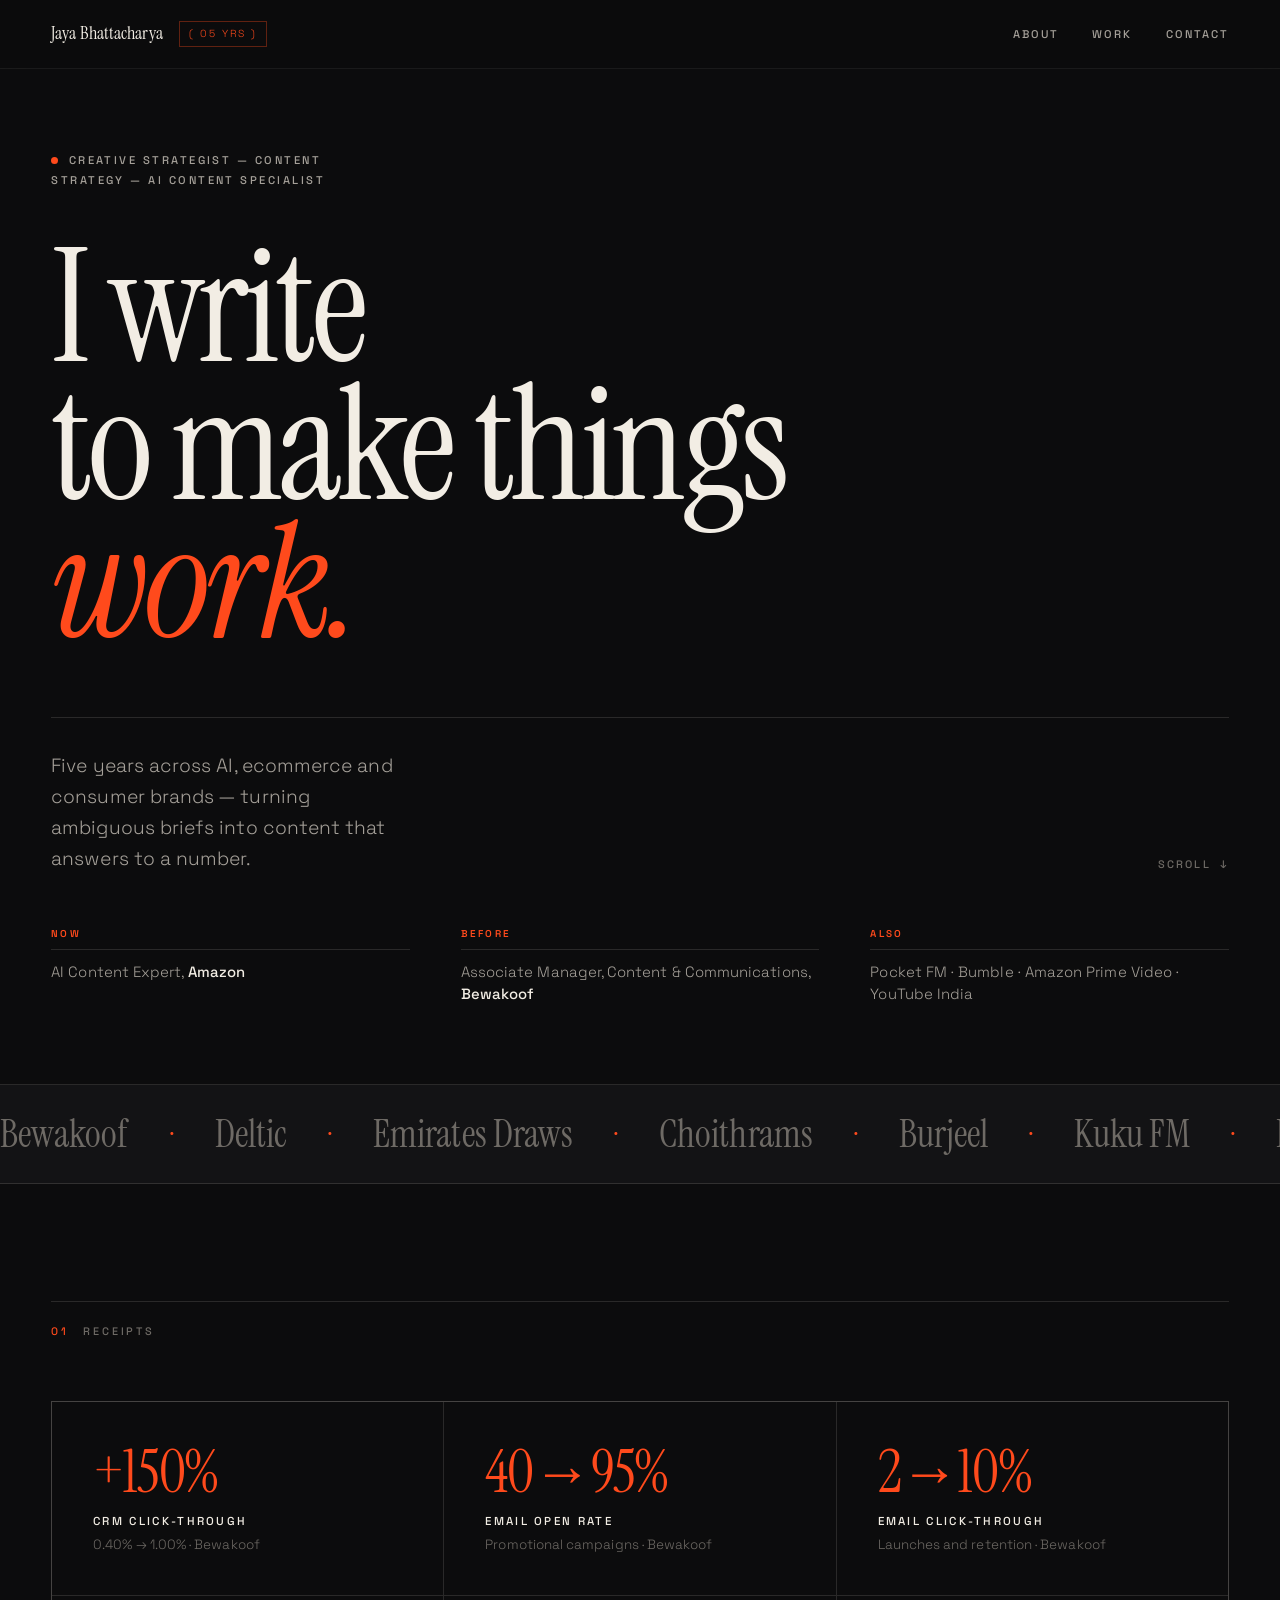
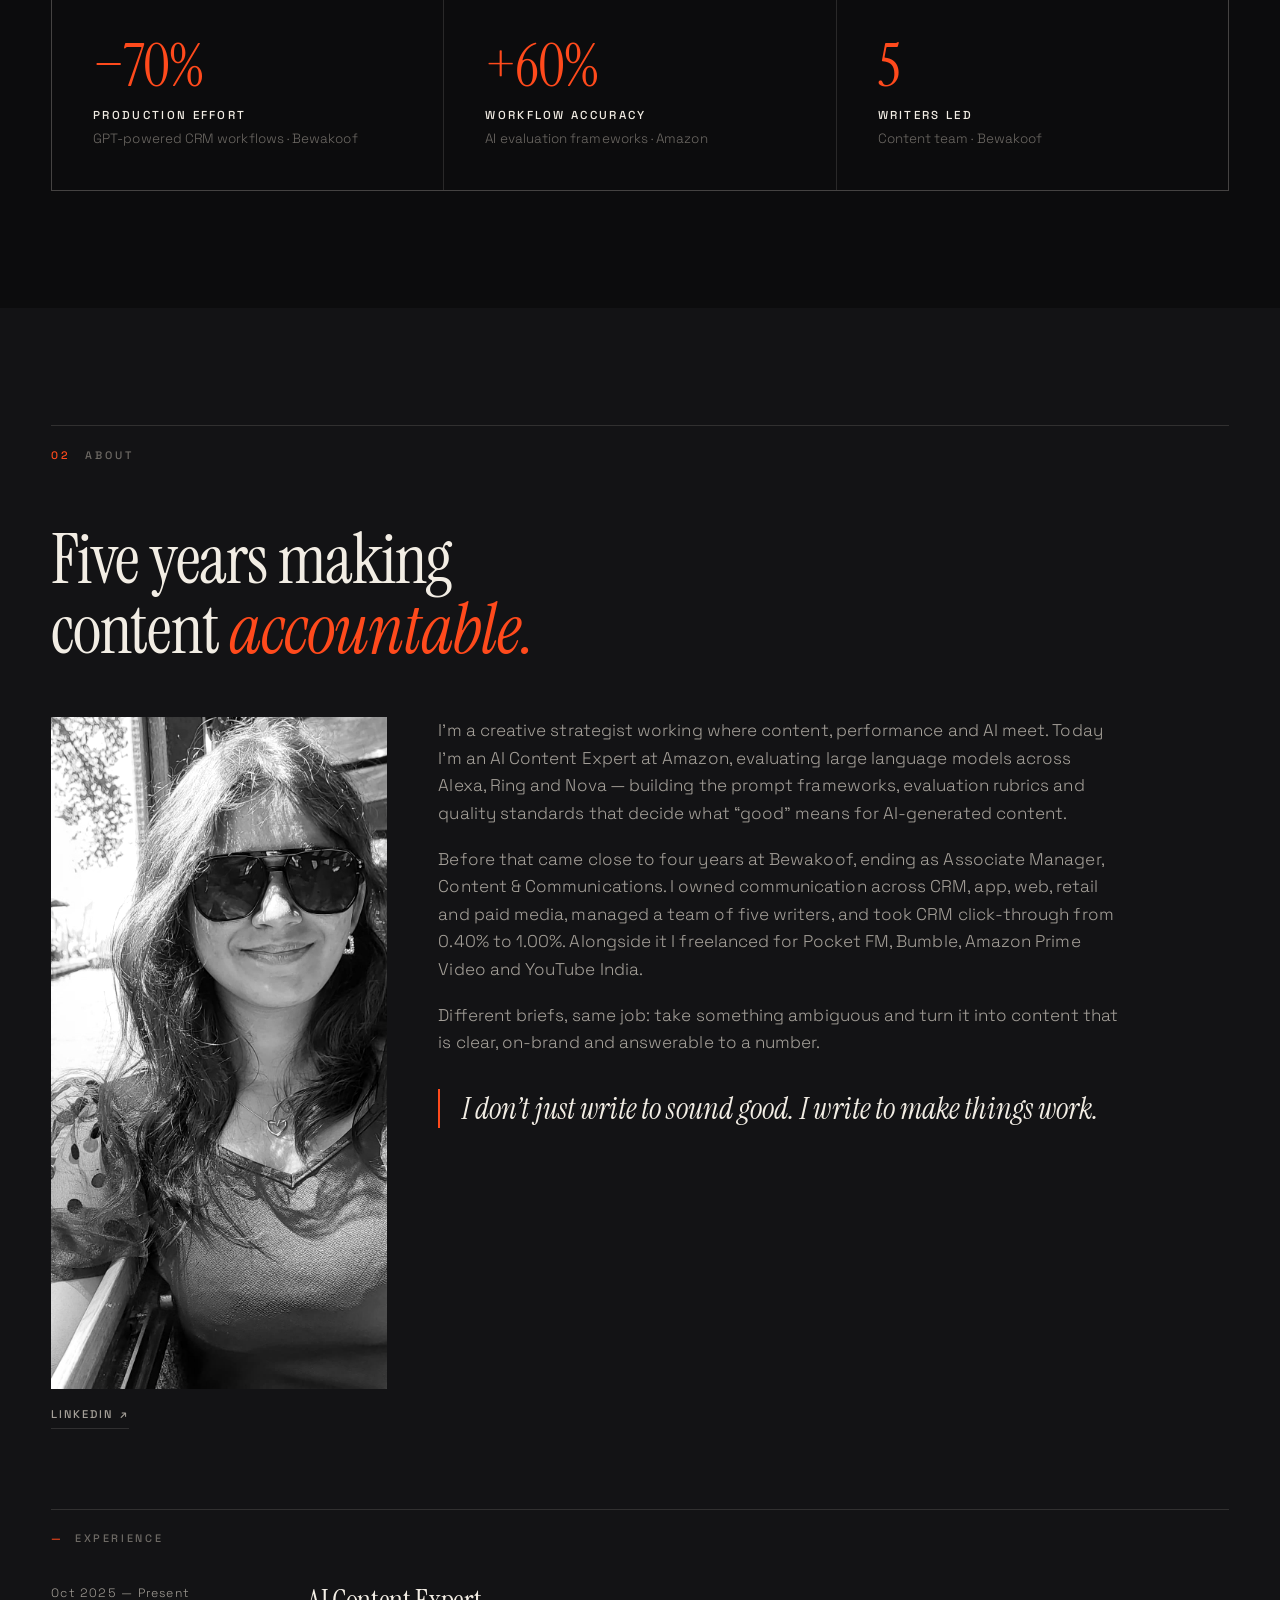
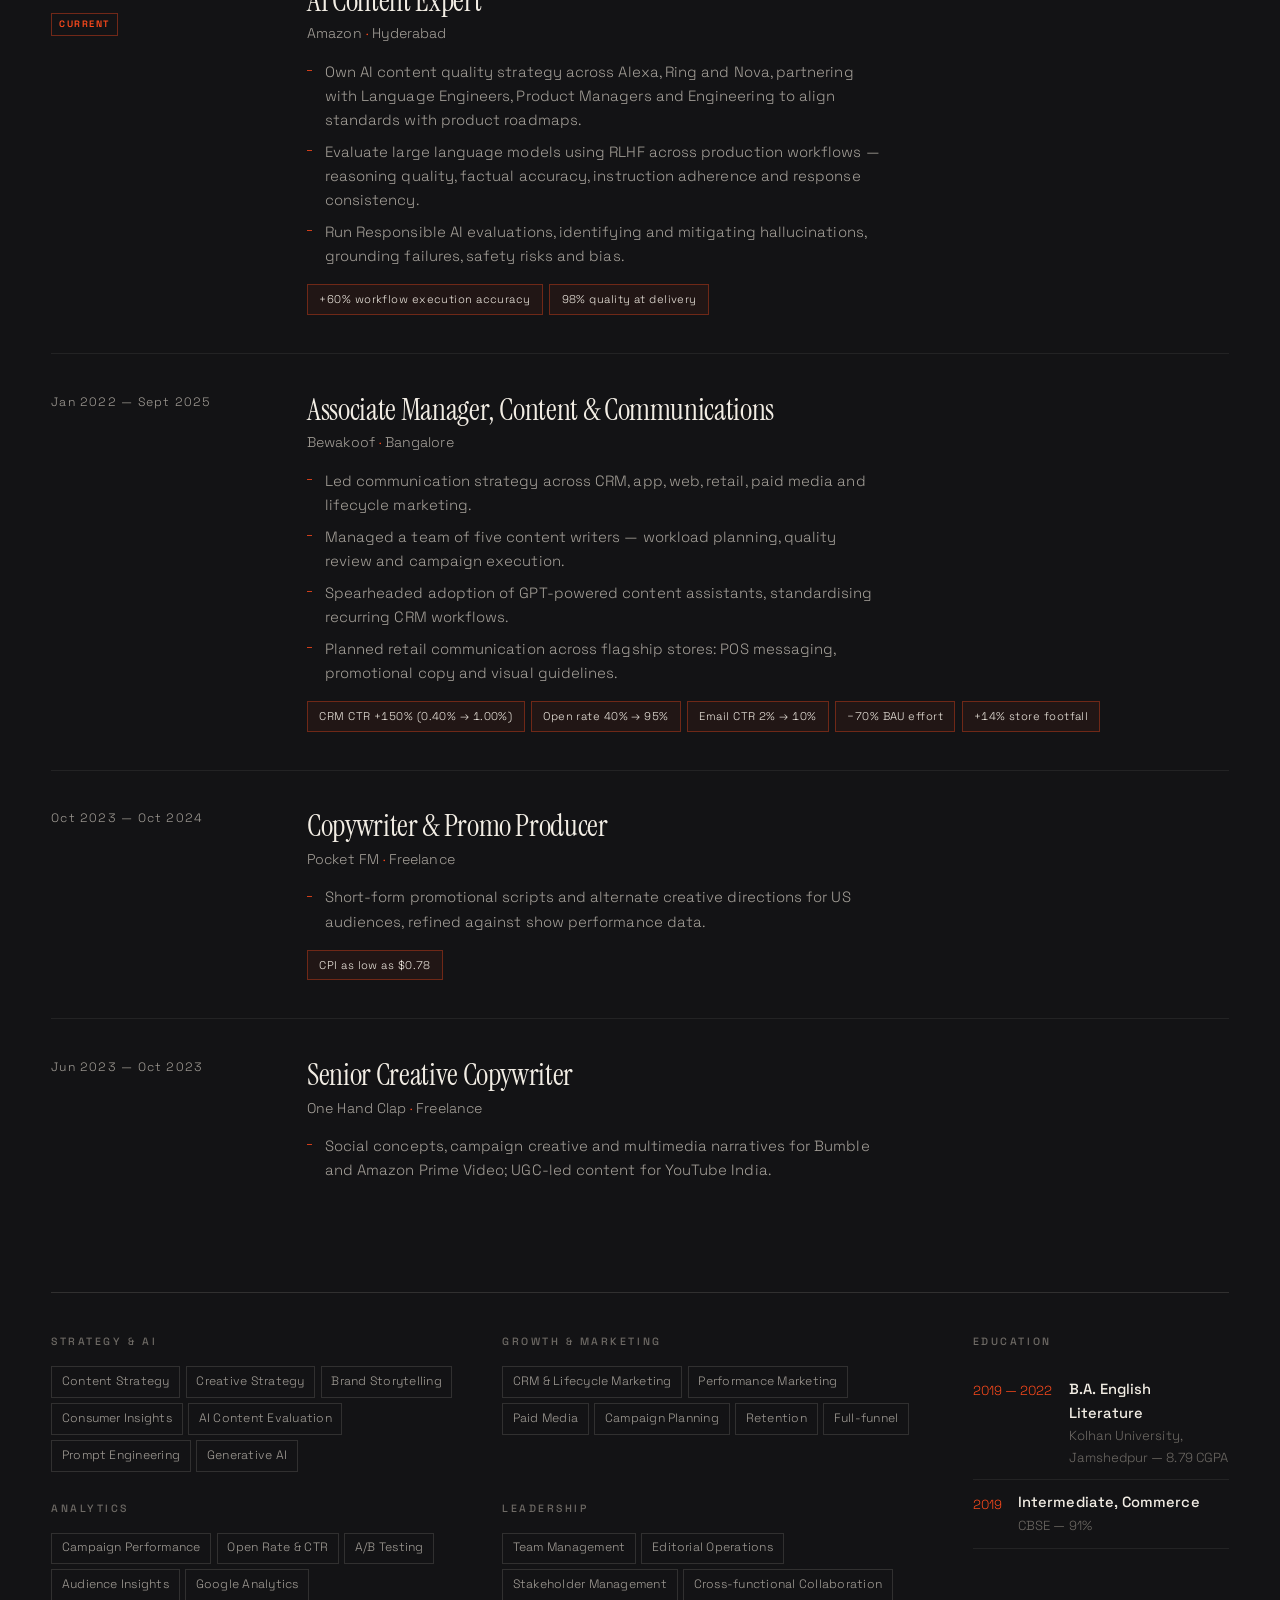
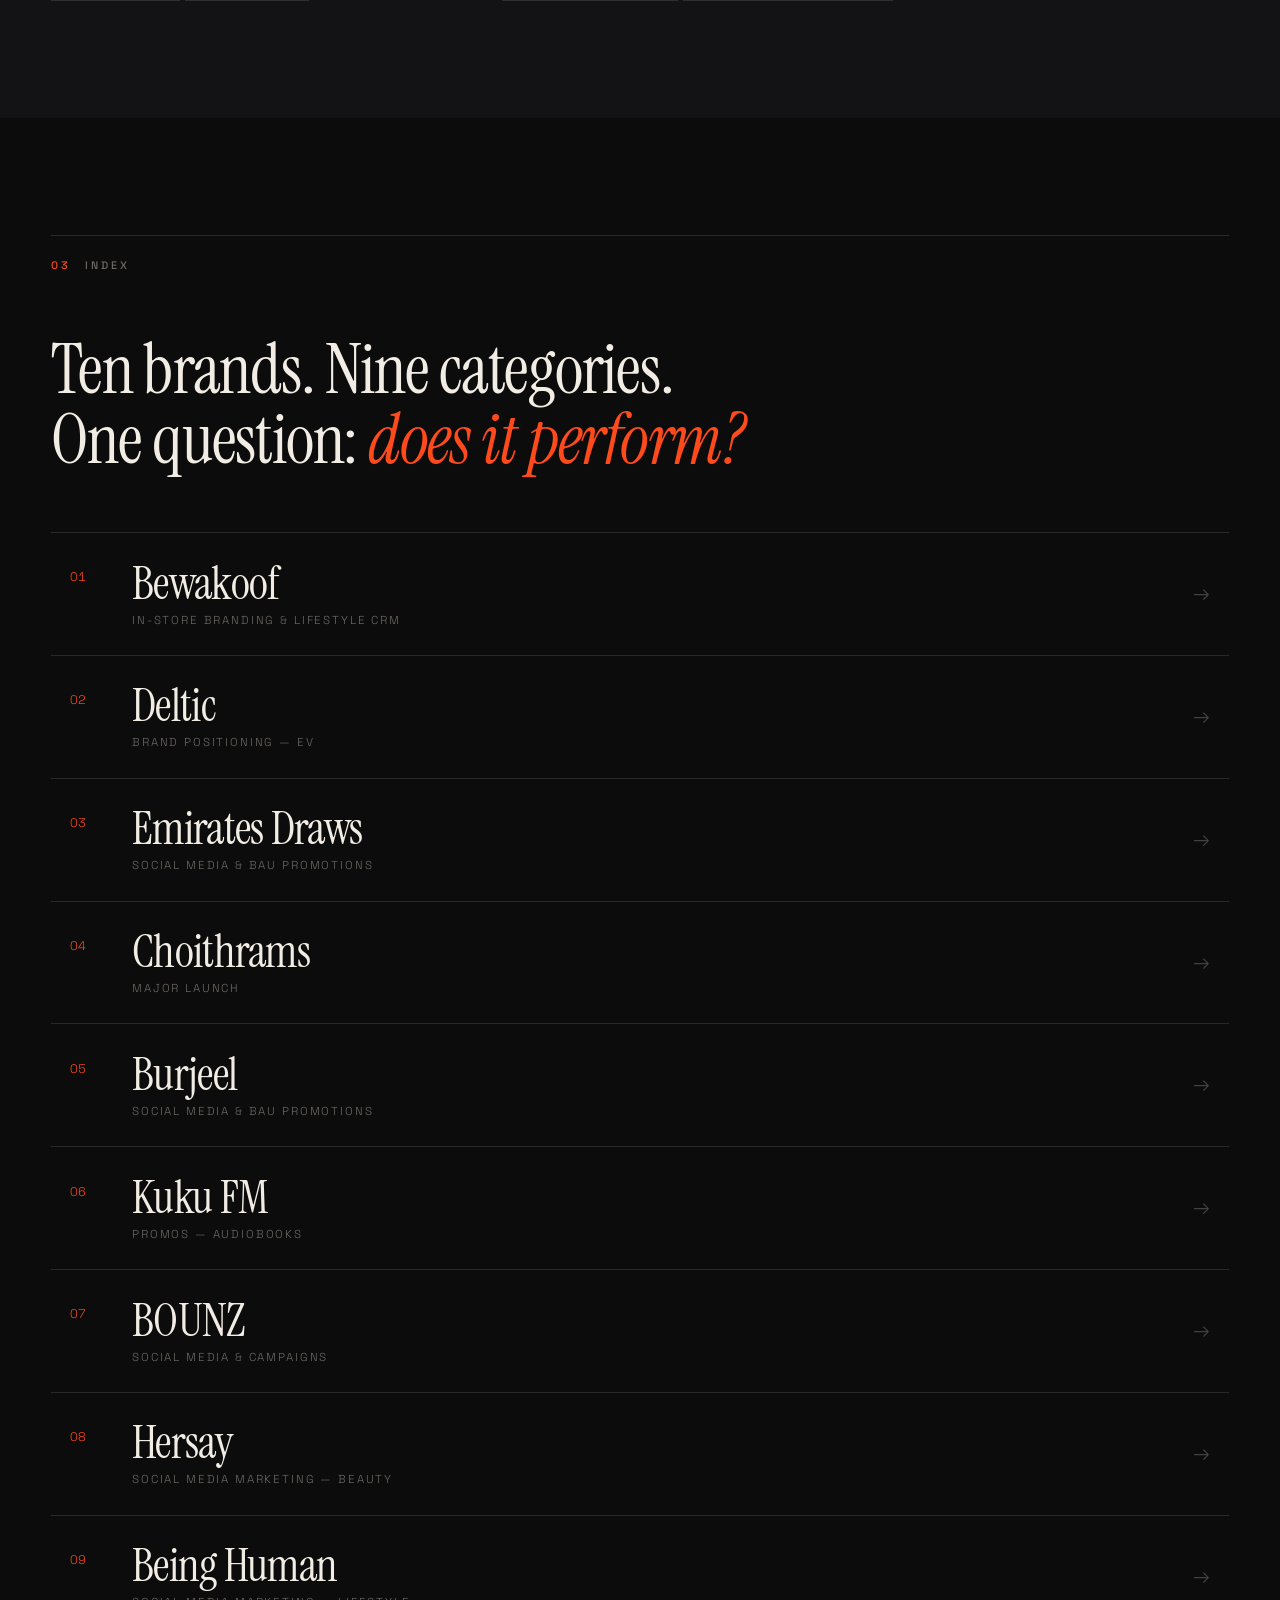
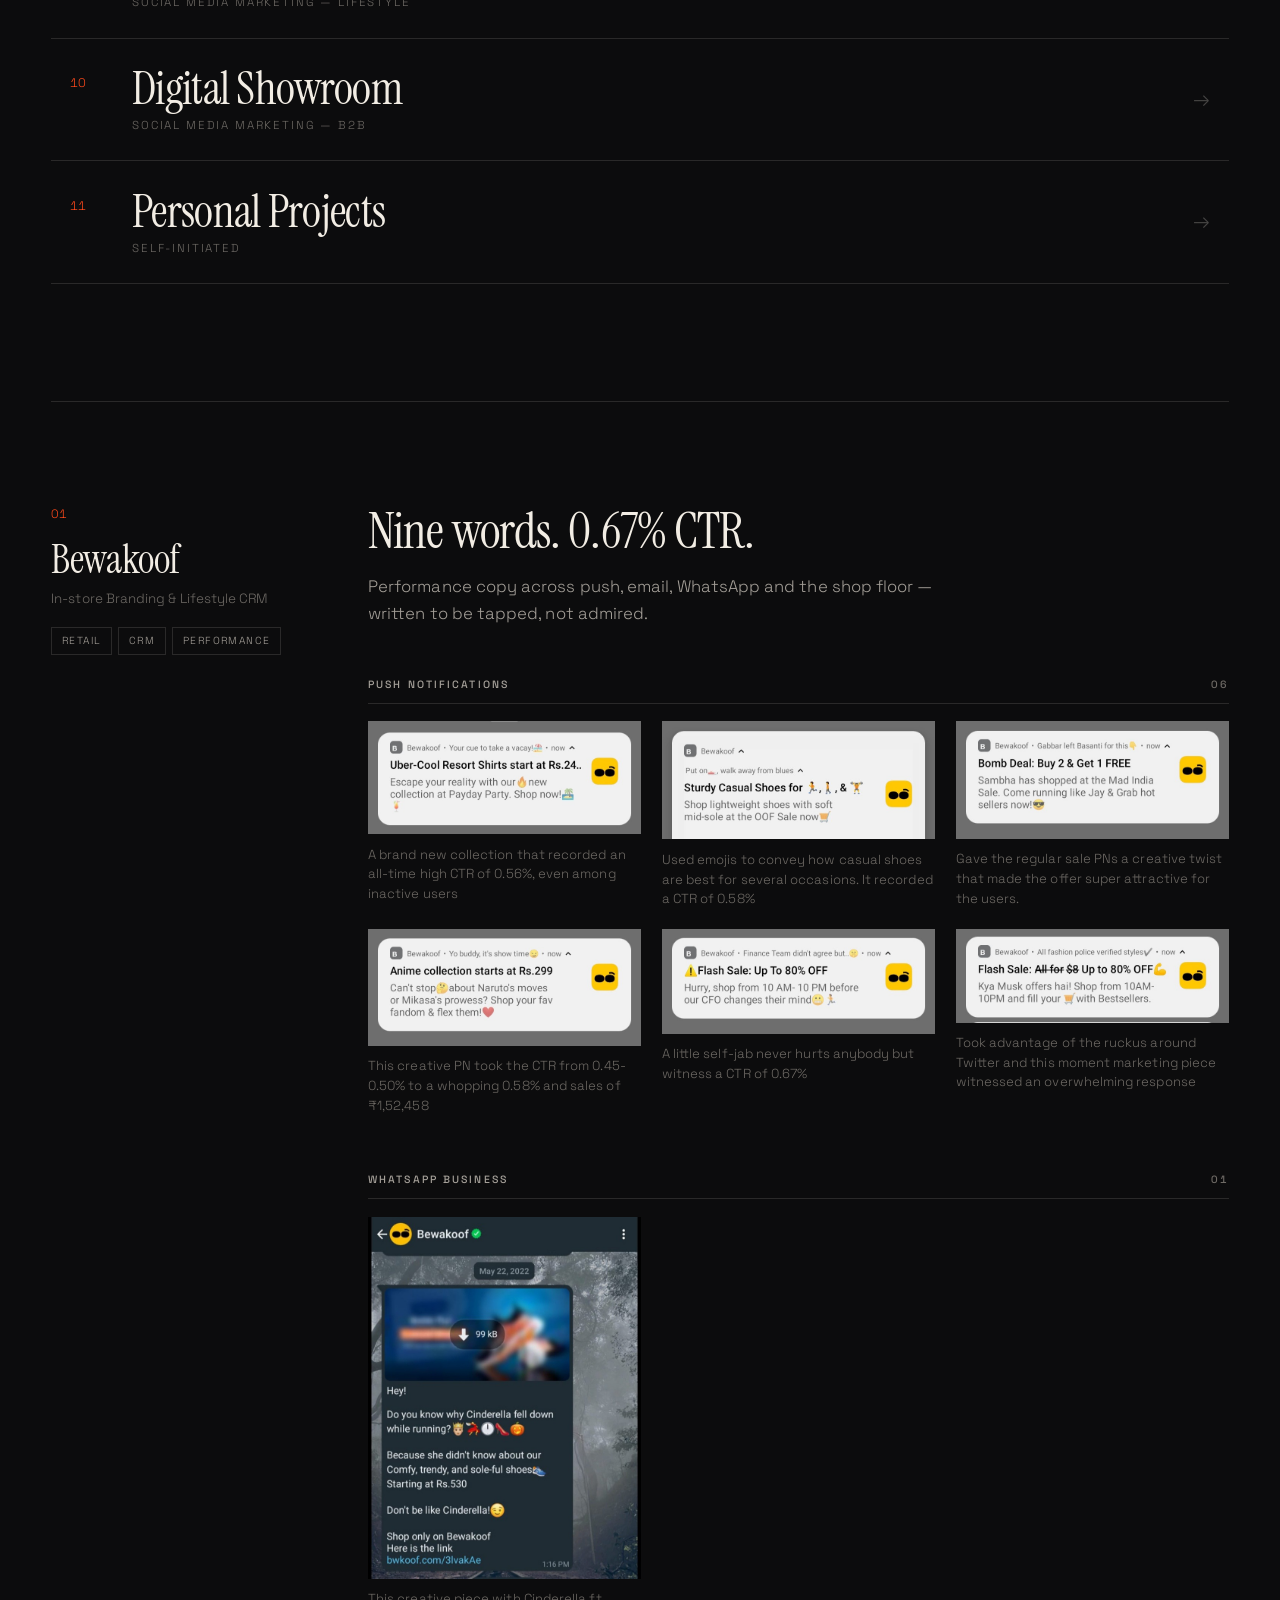
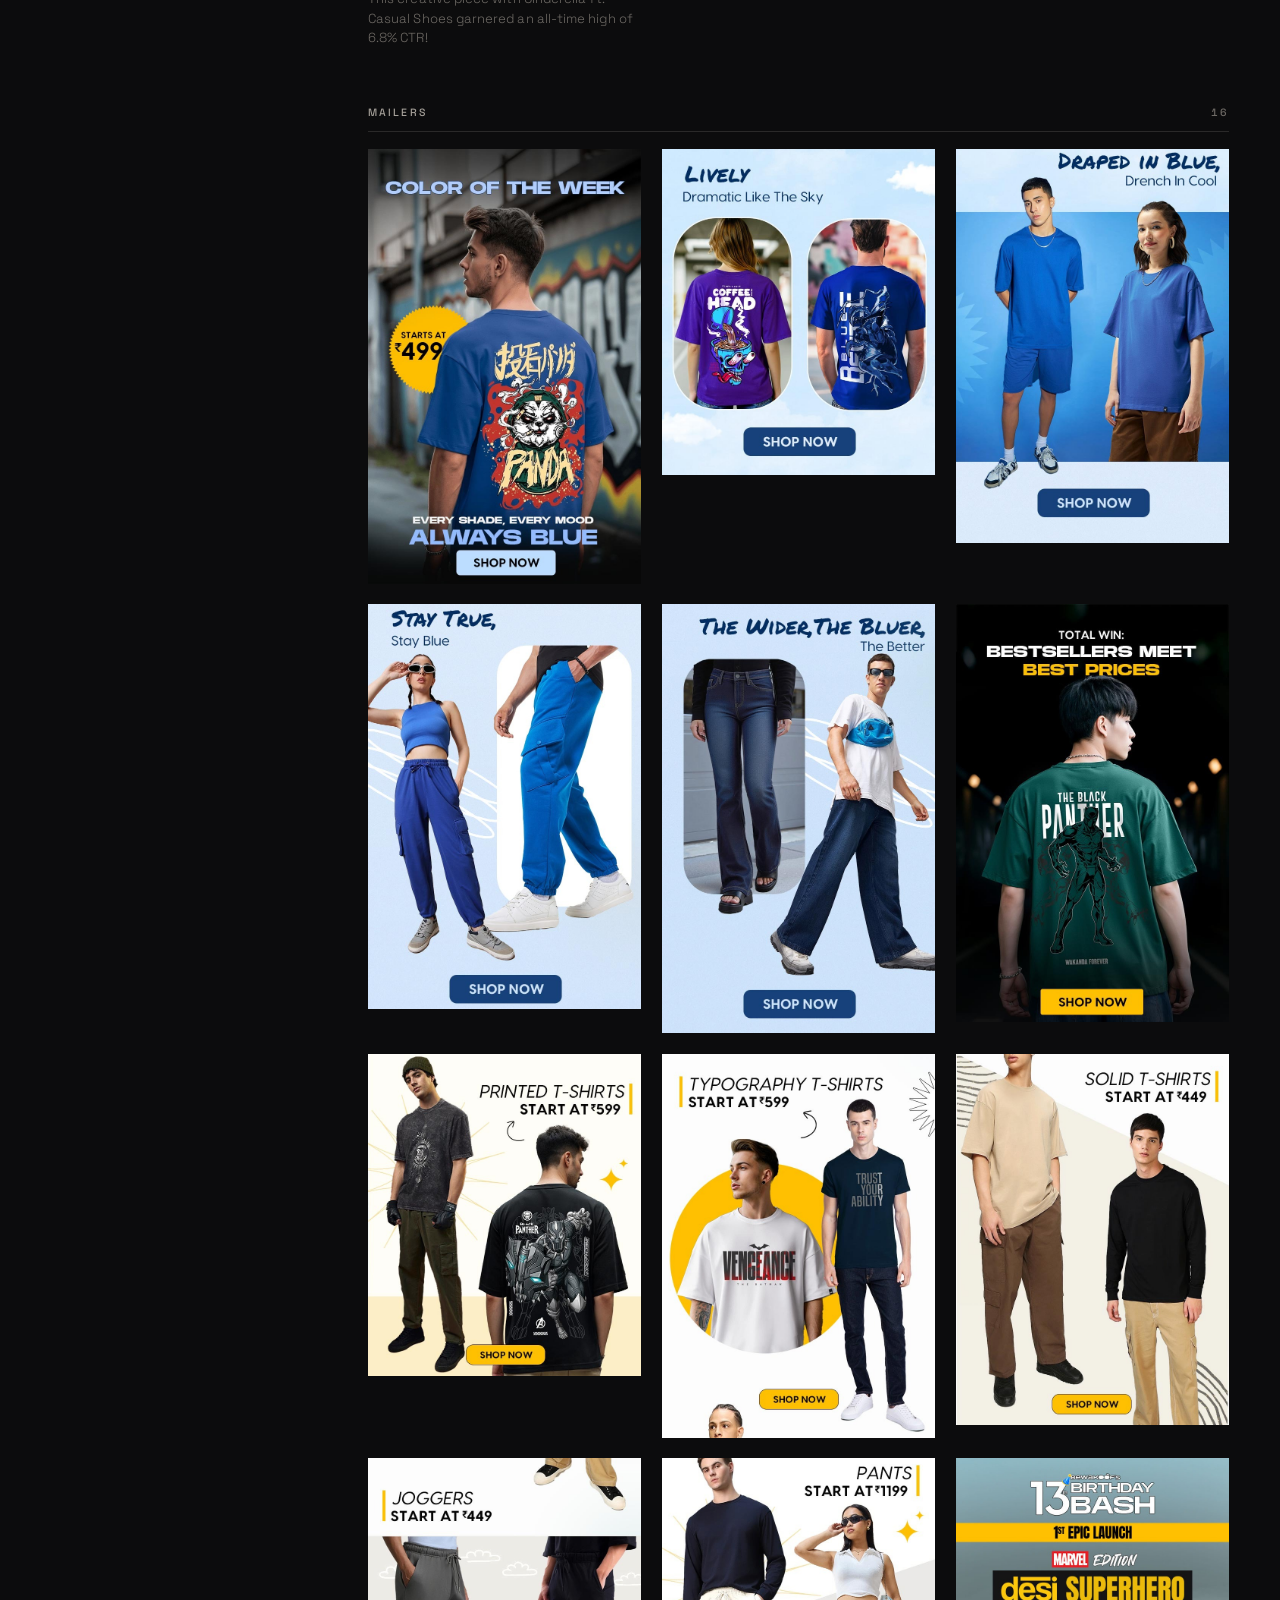
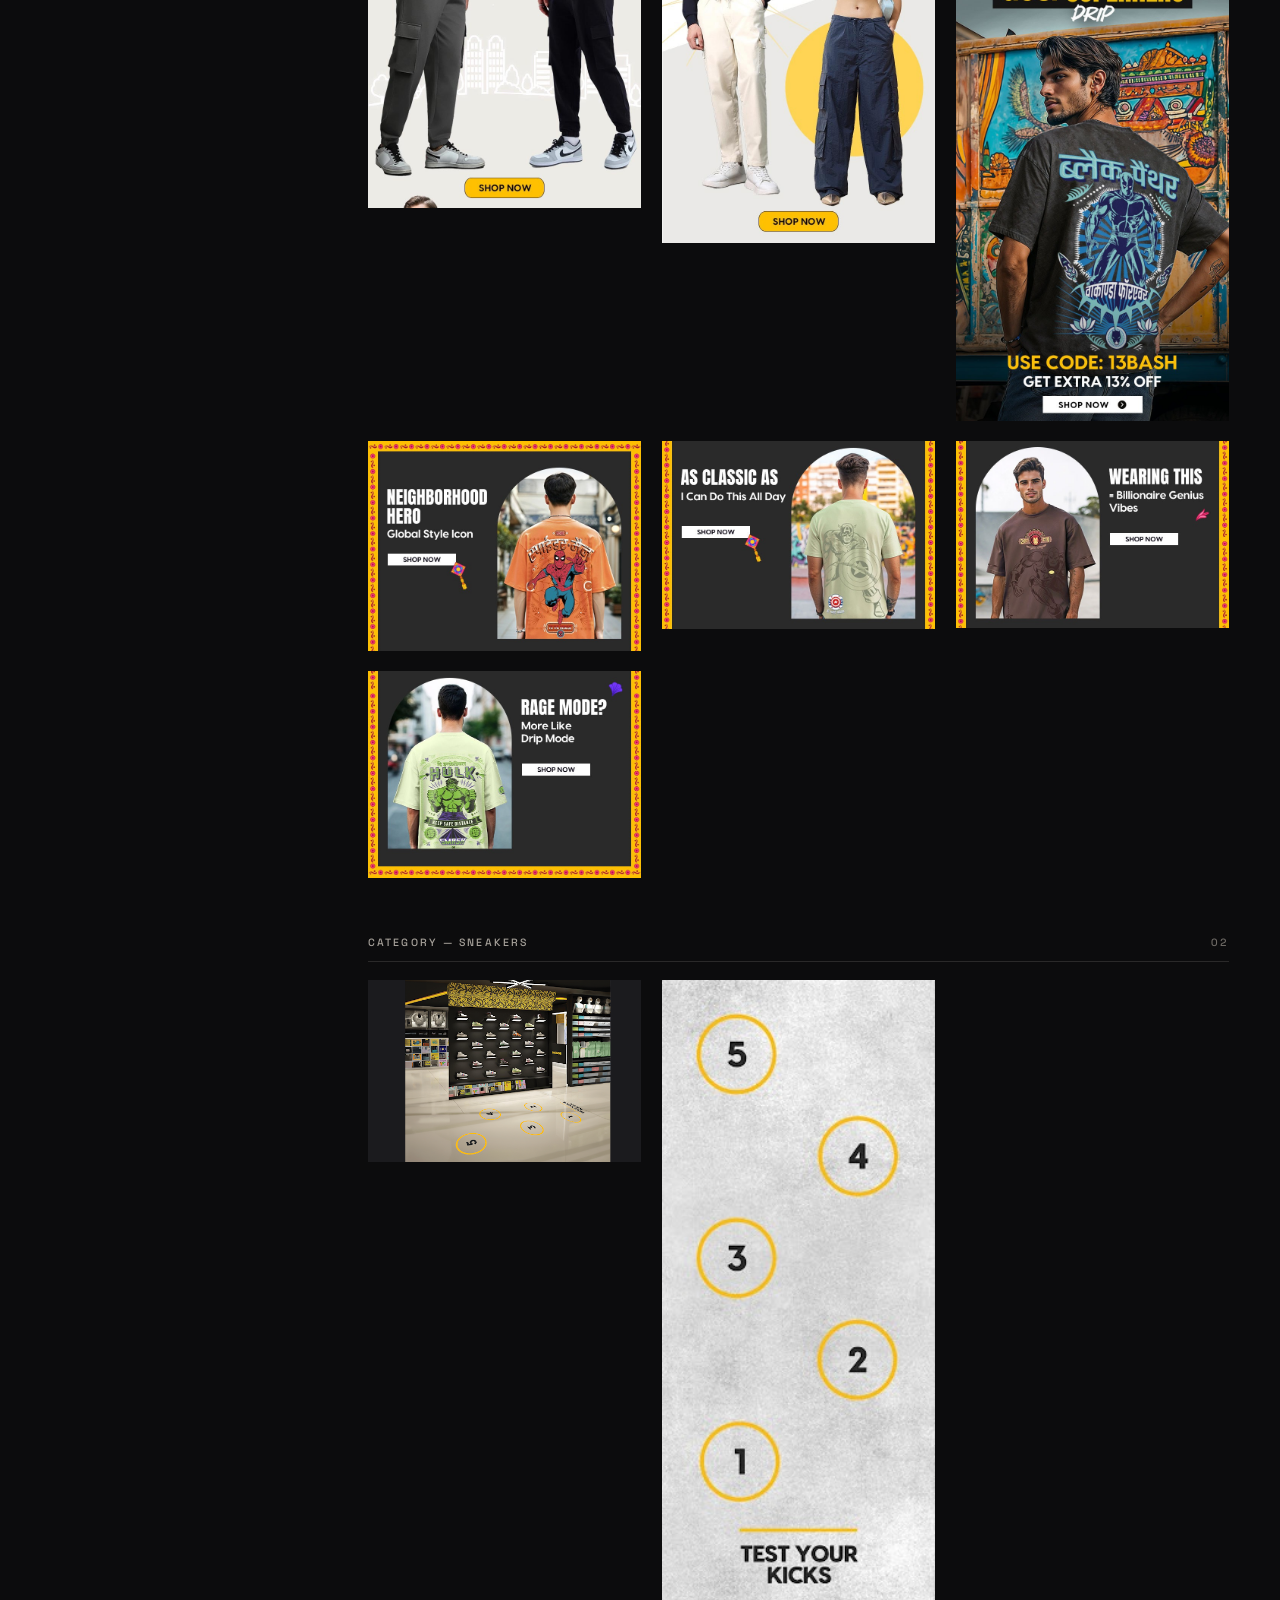
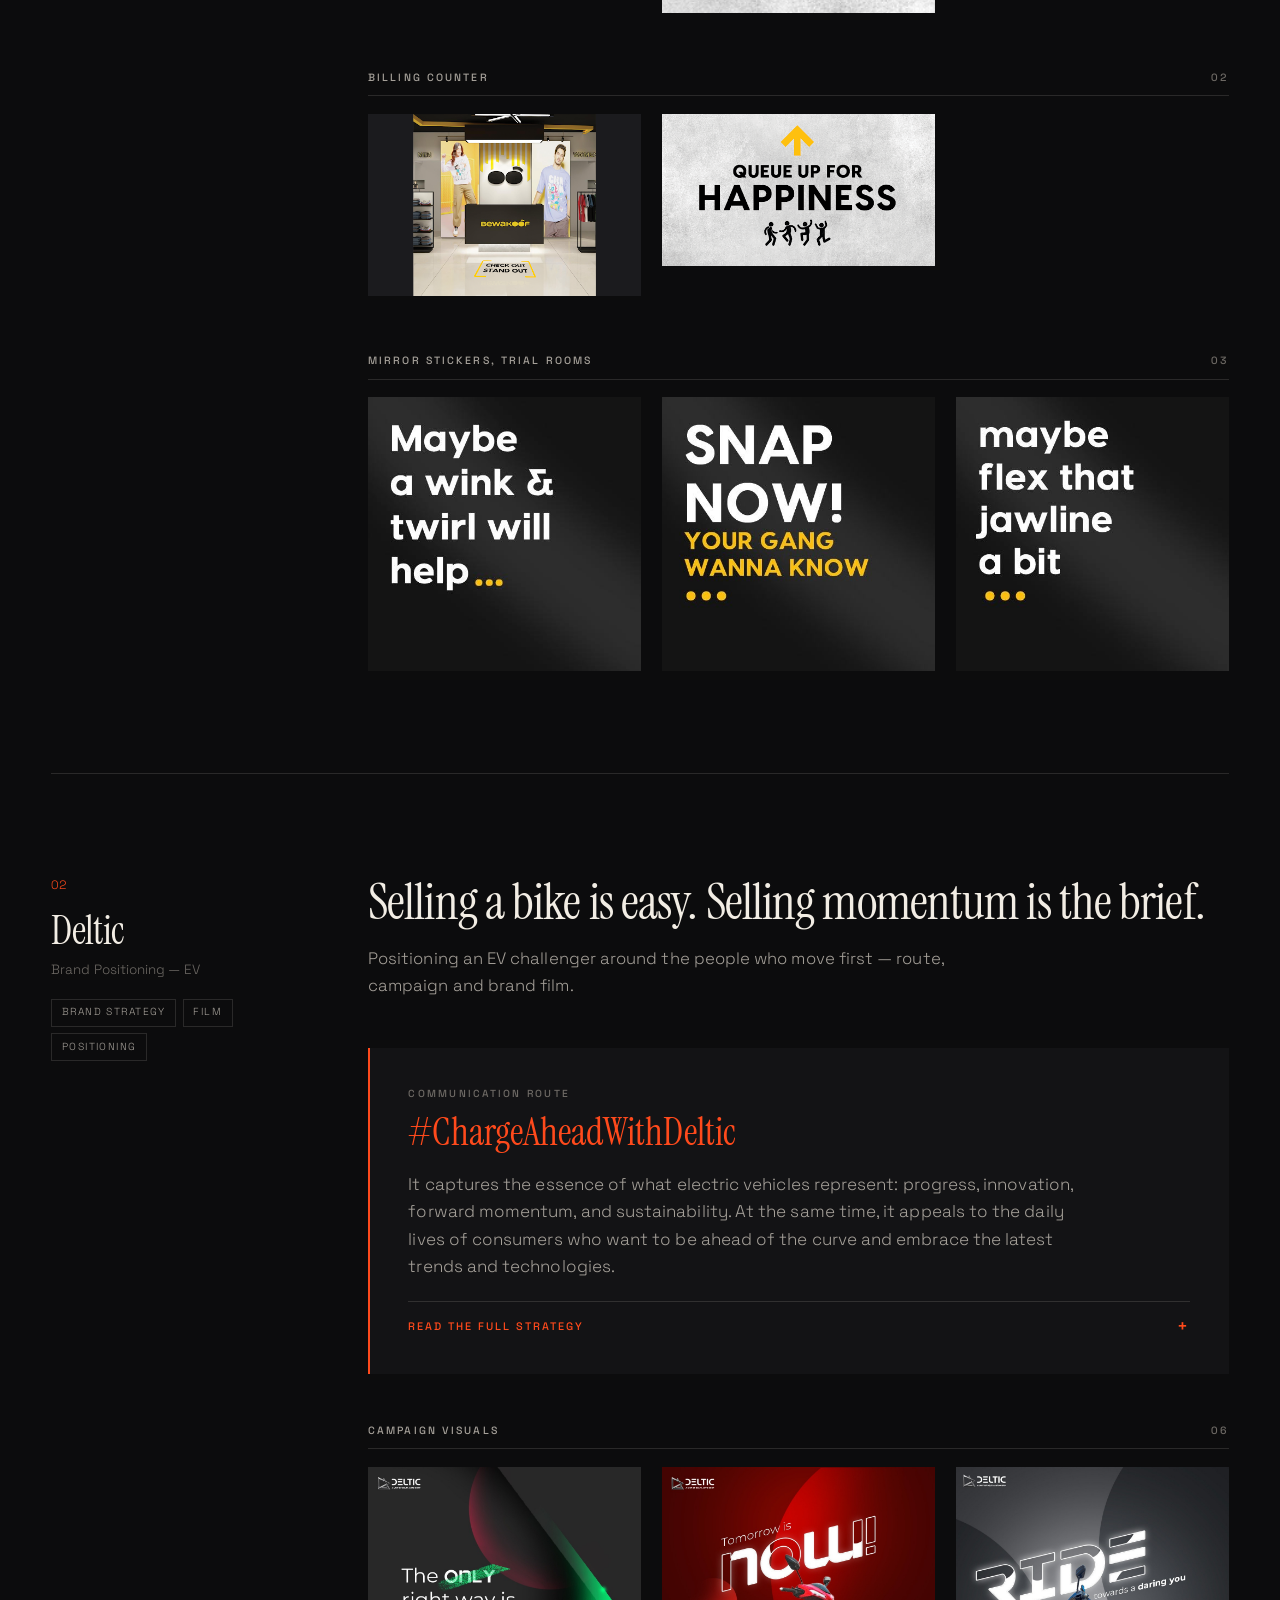
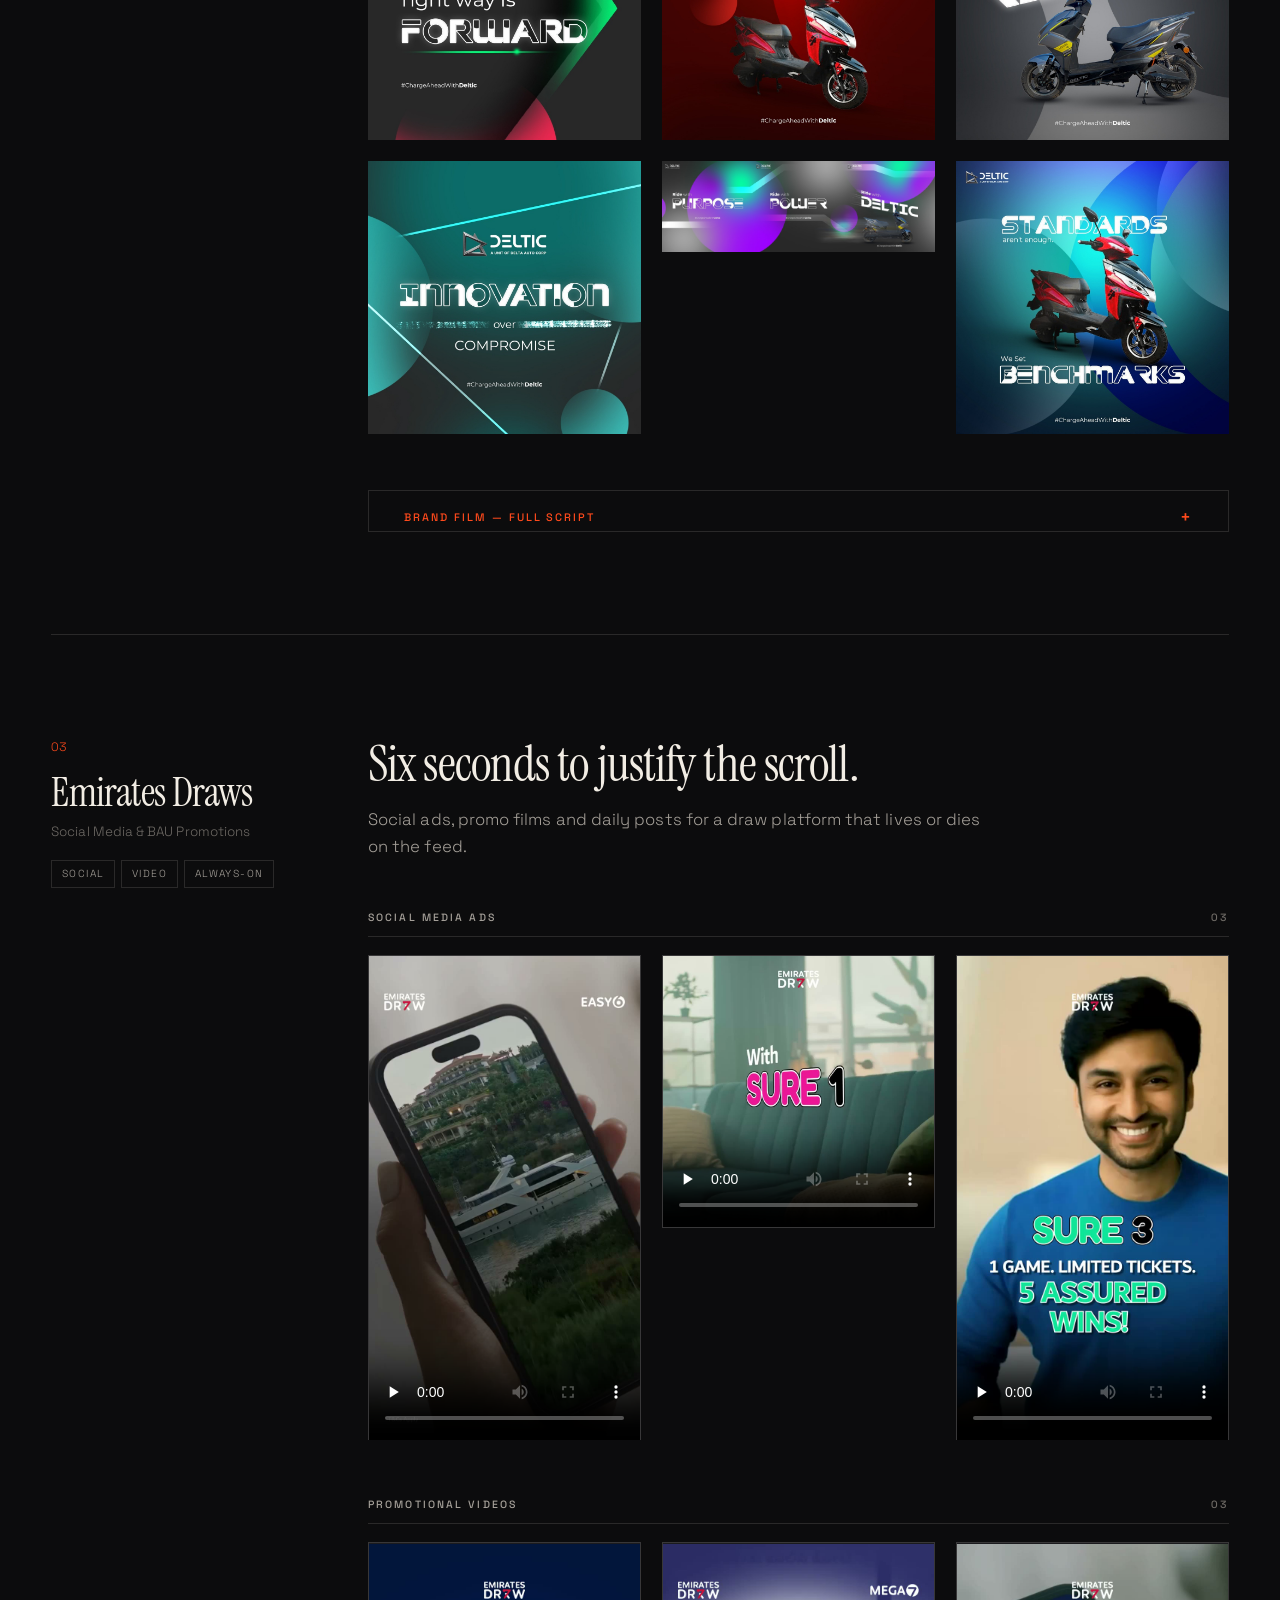
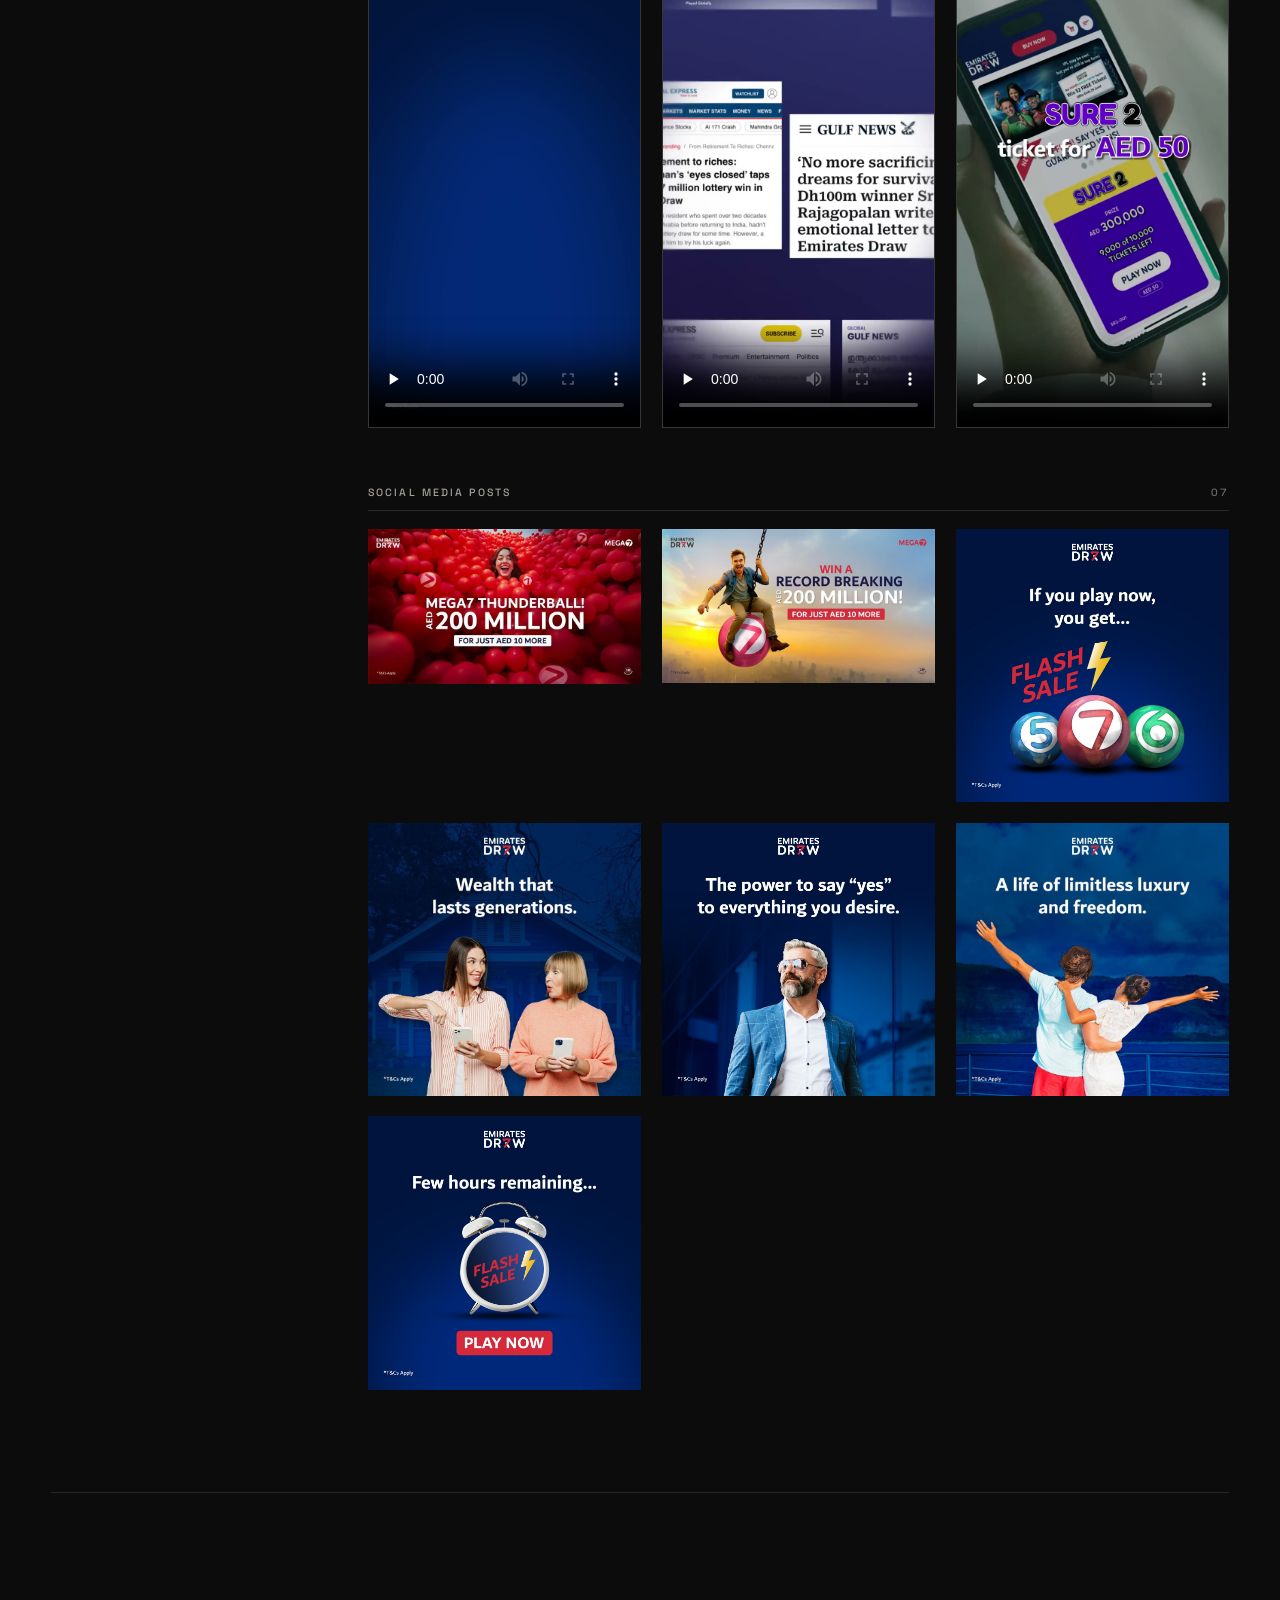
==== index.html @ 38e4e0e8 "Reposition for seniority; résumé-grade metrics; restore schooling Hero now leads with the actual tit" ====
<!DOCTYPE html>
<html lang="en">
<head>
<meta charset="utf-8">
<meta name="viewport" content="width=device-width, initial-scale=1">
<title>Jaya Bhattacharya — Creative Strategist &amp; AI Content Specialist</title>
<meta name="description" content="Creative strategist with five years across AI, ecommerce and consumer brands. AI Content Expert at Amazon; previously Associate Manager, Content &amp; Communications at Bewakoof, where CRM click-through rose 150%.">
<meta name="author" content="Jaya Bhattacharya">
<meta name="theme-color" content="#0C0C0D">
<meta property="og:title" content="Jaya Bhattacharya — Creative Strategist &amp; AI Content Specialist">
<meta property="og:description" content="I write to make things work. Five years across AI, ecommerce and consumer brands — content that answers to a number.">
<meta property="og:type" content="website">
<meta property="og:url" content="https://jayabht.github.io/">
<meta property="og:image" content="https://jayabht.github.io/assets/img/jaya-portrait.jpg">
<meta name="twitter:card" content="summary_large_image">
<link rel="icon" href="data:image/svg+xml,&lt;svg xmlns=%22http://www.w3.org/2000/svg%22 viewBox=%220 0 100 100%22&gt;&lt;rect width=%22100%22 height=%22100%22 fill=%22%230C0C0D%22/&gt;&lt;text y=%22.78em%22 x=%2250%22 text-anchor=%22middle%22 font-size=%2276%22 font-family=%22Georgia,serif%22 font-style=%22italic%22 fill=%22%23FF4A1C%22&gt;J&lt;/text&gt;&lt;/svg&gt;">
<link rel="preconnect" href="https://fonts.googleapis.com">
<link rel="preconnect" href="https://fonts.gstatic.com" crossorigin>
<link href="https://fonts.googleapis.com/css2?family=Instrument+Serif:ital@0;1&family=Space+Grotesk:wght@300;400;500;600;700&display=swap" rel="stylesheet">
<link rel="stylesheet" href="style.css">
</head>
<body>
<a class="skip" href="#work">Skip to work</a>

<header class="bar">
  <div class="bar__in">
    <a class="bar__name" href="#top">Jaya&nbsp;Bhattacharya</a>
    <span class="bar__yrs">( 05&nbsp;YRS )</span>
    <nav class="bar__nav">
      <a href="#about">About</a>
      <a href="#work">Work</a>
      <a href="#contact">Contact</a>
    </nav>
  </div>
</header>

<main id="top">

  <section class="hero">
    <div class="shell">
      <p class="hero__eyebrow"><span class="pulse" aria-hidden="true"></span>Creative Strategist &mdash; Content Strategy &mdash; AI Content Specialist</p>
      <h1 class="hero__h1">I write<br>to make things<br><em>work.</em></h1>
      <div class="hero__foot">
        <p class="hero__sub">Five years across AI, ecommerce and consumer brands &mdash; turning ambiguous briefs into content that answers to a number.</p>
        <a class="hero__cue" href="#stats"><span>Scroll</span><span aria-hidden="true">&darr;</span></a>
      </div>
      <dl class="creds">
        <div>
          <dt>Now</dt>
          <dd>AI Content Expert, <strong>Amazon</strong></dd>
        </div>
        <div>
          <dt>Before</dt>
          <dd>Associate Manager, Content &amp; Communications, <strong>Bewakoof</strong></dd>
        </div>
        <div>
          <dt>Also</dt>
          <dd>Pocket FM &middot; Bumble &middot; Amazon Prime Video &middot; YouTube India</dd>
        </div>
      </dl>
    </div>
  </section>

  <div class="marquee" aria-hidden="true">
    <div class="marquee__track"><span>Bewakoof</span><span class="dot" aria-hidden="true">&bull;</span><span>Deltic</span><span class="dot" aria-hidden="true">&bull;</span><span>Emirates Draws</span><span class="dot" aria-hidden="true">&bull;</span><span>Choithrams</span><span class="dot" aria-hidden="true">&bull;</span><span>Burjeel</span><span class="dot" aria-hidden="true">&bull;</span><span>Kuku FM</span><span class="dot" aria-hidden="true">&bull;</span><span>BOUNZ</span><span class="dot" aria-hidden="true">&bull;</span><span>Hersay</span><span class="dot" aria-hidden="true">&bull;</span><span>Being Human</span><span class="dot" aria-hidden="true">&bull;</span><span>Digital Showroom</span><span class="dot" aria-hidden="true">&bull;</span><span>Bewakoof</span><span class="dot" aria-hidden="true">&bull;</span><span>Deltic</span><span class="dot" aria-hidden="true">&bull;</span><span>Emirates Draws</span><span class="dot" aria-hidden="true">&bull;</span><span>Choithrams</span><span class="dot" aria-hidden="true">&bull;</span><span>Burjeel</span><span class="dot" aria-hidden="true">&bull;</span><span>Kuku FM</span><span class="dot" aria-hidden="true">&bull;</span><span>BOUNZ</span><span class="dot" aria-hidden="true">&bull;</span><span>Hersay</span><span class="dot" aria-hidden="true">&bull;</span><span>Being Human</span><span class="dot" aria-hidden="true">&bull;</span><span>Digital Showroom</span><span class="dot" aria-hidden="true">&bull;</span></div>
  </div>

  <section class="stats" id="stats">
    <div class="shell">
      <p class="rule-label"><span>01</span> Receipts</p>
      <div class="stats__grid">
          <div class="stat reveal">
            <p class="stat__fig">+150%</p>
            <p class="stat__label">CRM click-through</p>
            <p class="stat__note">0.40% → 1.00% · Bewakoof</p>
          </div>
          <div class="stat reveal">
            <p class="stat__fig">40→95%</p>
            <p class="stat__label">Email open rate</p>
            <p class="stat__note">Promotional campaigns · Bewakoof</p>
          </div>
          <div class="stat reveal">
            <p class="stat__fig">2→10%</p>
            <p class="stat__label">Email click-through</p>
            <p class="stat__note">Launches and retention · Bewakoof</p>
          </div>
          <div class="stat reveal">
            <p class="stat__fig">−70%</p>
            <p class="stat__label">Production effort</p>
            <p class="stat__note">GPT-powered CRM workflows · Bewakoof</p>
          </div>
          <div class="stat reveal">
            <p class="stat__fig">+60%</p>
            <p class="stat__label">Workflow accuracy</p>
            <p class="stat__note">AI evaluation frameworks · Amazon</p>
          </div>
          <div class="stat reveal">
            <p class="stat__fig">5</p>
            <p class="stat__label">Writers led</p>
            <p class="stat__note">Content team · Bewakoof</p>
          </div>
      </div>
    </div>
  </section>

  <section class="about" id="about">
    <div class="shell">
      <p class="rule-label"><span>02</span> About</p>
      <div class="about__grid">
        <div class="about__lead">
          <h2 class="h-display reveal">Five years making<br>content <em>accountable.</em></h2>
        </div>
        <div class="about__media reveal">
          <img src="assets/img/jaya-portrait.jpg" alt="Jaya Bhattacharya" loading="lazy" decoding="async">
          <a class="about__li" href="https://linkedin.com/in/jaya-bhattacharya/" target="_blank" rel="noopener">
            LinkedIn <span aria-hidden="true">&#8599;</span>
          </a>
        </div>
        <div class="about__text reveal">
          <p>I&rsquo;m a creative strategist working where content, performance and AI meet. Today I&rsquo;m an AI Content Expert at Amazon, evaluating large language models across Alexa, Ring and Nova &mdash; building the prompt frameworks, evaluation rubrics and quality standards that decide what &ldquo;good&rdquo; means for AI-generated content.</p>
          <p>Before that came close to four years at Bewakoof, ending as Associate Manager, Content &amp; Communications. I owned communication across CRM, app, web, retail and paid media, managed a team of five writers, and took CRM click-through from 0.40% to 1.00%. Alongside it I freelanced for Pocket FM, Bumble, Amazon Prime Video and YouTube India.</p>
          <p>Different briefs, same job: take something ambiguous and turn it into content that is clear, on-brand and answerable to a number.</p>
          <p class="about__kicker">I don&rsquo;t just write to sound good. I write to make things work.</p>
        </div>
      </div>

      <h3 class="sub-label"><span>&mdash;</span> Experience</h3>
      <ol class="xplist">
        <li class="xp reveal">
          <div class="xp__when">
            <span class="xp__dates">Oct 2025 — Present</span>
            <span class="xp__now">Current</span>
          </div>
          <div class="xp__what">
            <h4 class="xp__role">AI Content Expert</h4>
            <p class="xp__org">Amazon <span>&middot;</span> Hyderabad</p>
            <ul class="xp__points">
              <li>Own AI content quality strategy across Alexa, Ring and Nova, partnering with Language Engineers, Product Managers and Engineering to align standards with product roadmaps.</li>
              <li>Evaluate large language models using RLHF across production workflows — reasoning quality, factual accuracy, instruction adherence and response consistency.</li>
              <li>Run Responsible AI evaluations, identifying and mitigating hallucinations, grounding failures, safety risks and bias.</li>
            </ul>
            <ul class="xp__metrics"><li>+60% workflow execution accuracy</li><li>98% quality at delivery</li></ul>
          </div>
        </li>
        <li class="xp reveal">
          <div class="xp__when">
            <span class="xp__dates">Jan 2022 — Sept 2025</span>
            
          </div>
          <div class="xp__what">
            <h4 class="xp__role">Associate Manager, Content &amp; Communications</h4>
            <p class="xp__org">Bewakoof <span>&middot;</span> Bangalore</p>
            <ul class="xp__points">
              <li>Led communication strategy across CRM, app, web, retail, paid media and lifecycle marketing.</li>
              <li>Managed a team of five content writers — workload planning, quality review and campaign execution.</li>
              <li>Spearheaded adoption of GPT-powered content assistants, standardising recurring CRM workflows.</li>
              <li>Planned retail communication across flagship stores: POS messaging, promotional copy and visual guidelines.</li>
            </ul>
            <ul class="xp__metrics"><li>CRM CTR +150% (0.40% → 1.00%)</li><li>Open rate 40% → 95%</li><li>Email CTR 2% → 10%</li><li>−70% BAU effort</li><li>+14% store footfall</li></ul>
          </div>
        </li>
        <li class="xp reveal">
          <div class="xp__when">
            <span class="xp__dates">Oct 2023 — Oct 2024</span>
            
          </div>
          <div class="xp__what">
            <h4 class="xp__role">Copywriter &amp; Promo Producer</h4>
            <p class="xp__org">Pocket FM <span>&middot;</span> Freelance</p>
            <ul class="xp__points">
              <li>Short-form promotional scripts and alternate creative directions for US audiences, refined against show performance data.</li>
            </ul>
            <ul class="xp__metrics"><li>CPI as low as $0.78</li></ul>
          </div>
        </li>
        <li class="xp reveal">
          <div class="xp__when">
            <span class="xp__dates">Jun 2023 — Oct 2023</span>
            
          </div>
          <div class="xp__what">
            <h4 class="xp__role">Senior Creative Copywriter</h4>
            <p class="xp__org">One Hand Clap <span>&middot;</span> Freelance</p>
            <ul class="xp__points">
              <li>Social concepts, campaign creative and multimedia narratives for Bumble and Amazon Prime Video; UGC-led content for YouTube India.</li>
            </ul>
            
          </div>
        </li>
      </ol>

      <div class="about__foot">
        <div class="complist">
          <div class="comp">
            <h4 class="mini">Strategy &amp; AI</h4>
            <ul><li>Content Strategy</li><li>Creative Strategy</li><li>Brand Storytelling</li><li>Consumer Insights</li><li>AI Content Evaluation</li><li>Prompt Engineering</li><li>Generative AI</li></ul>
          </div>
          <div class="comp">
            <h4 class="mini">Growth &amp; Marketing</h4>
            <ul><li>CRM &amp; Lifecycle Marketing</li><li>Performance Marketing</li><li>Paid Media</li><li>Campaign Planning</li><li>Retention</li><li>Full-funnel</li></ul>
          </div>
          <div class="comp">
            <h4 class="mini">Analytics</h4>
            <ul><li>Campaign Performance</li><li>Open Rate &amp; CTR</li><li>A/B Testing</li><li>Audience Insights</li><li>Google Analytics</li></ul>
          </div>
          <div class="comp">
            <h4 class="mini">Leadership</h4>
            <ul><li>Team Management</li><li>Editorial Operations</li><li>Stakeholder Management</li><li>Cross-functional Collaboration</li></ul>
          </div>
        </div>
        <div class="edublock">
          <h4 class="mini">Education</h4>
          <ul class="edu">
            <li>
              <span class="edu__year">2019 — 2022</span>
              <span class="edu__what"><strong>B.A. English Literature</strong><em>Kolhan University, Jamshedpur — 8.79 CGPA</em></span>
            </li>
            <li>
              <span class="edu__year">2019</span>
              <span class="edu__what"><strong>Intermediate, Commerce</strong><em>CBSE — 91%</em></span>
            </li>
          </ul>
        </div>
      </div>
    </div>
  </section>

  <section class="index" id="work">
    <div class="shell">
      <p class="rule-label"><span>03</span> Index</p>
      <h2 class="h-display reveal">Ten brands. Nine categories.<br>One question: <em>does it perform?</em></h2>
      <nav class="idxlist">
        <a class="idx" href="#bewakoof">
          <span class="idx__num">01</span>
          <span class="idx__client">Bewakoof</span>
          <span class="idx__scope">In-store Branding &amp; Lifestyle CRM</span>
          <span class="idx__go" aria-hidden="true">&rarr;</span>
        </a>
        <a class="idx" href="#deltic">
          <span class="idx__num">02</span>
          <span class="idx__client">Deltic</span>
          <span class="idx__scope">Brand Positioning — EV</span>
          <span class="idx__go" aria-hidden="true">&rarr;</span>
        </a>
        <a class="idx" href="#emirates-draws">
          <span class="idx__num">03</span>
          <span class="idx__client">Emirates Draws</span>
          <span class="idx__scope">Social Media &amp; BAU Promotions</span>
          <span class="idx__go" aria-hidden="true">&rarr;</span>
        </a>
        <a class="idx" href="#choithrams">
          <span class="idx__num">04</span>
          <span class="idx__client">Choithrams</span>
          <span class="idx__scope">Major Launch</span>
          <span class="idx__go" aria-hidden="true">&rarr;</span>
        </a>
        <a class="idx" href="#burjeel">
          <span class="idx__num">05</span>
          <span class="idx__client">Burjeel</span>
          <span class="idx__scope">Social Media &amp; BAU Promotions</span>
          <span class="idx__go" aria-hidden="true">&rarr;</span>
        </a>
        <a class="idx" href="#kuku-fm">
          <span class="idx__num">06</span>
          <span class="idx__client">Kuku FM</span>
          <span class="idx__scope">Promos — Audiobooks</span>
          <span class="idx__go" aria-hidden="true">&rarr;</span>
        </a>
        <a class="idx" href="#bounz">
          <span class="idx__num">07</span>
          <span class="idx__client">BOUNZ</span>
          <span class="idx__scope">Social Media &amp; Campaigns</span>
          <span class="idx__go" aria-hidden="true">&rarr;</span>
        </a>
        <a class="idx" href="#hersay">
          <span class="idx__num">08</span>
          <span class="idx__client">Hersay</span>
          <span class="idx__scope">Social Media Marketing — Beauty</span>
          <span class="idx__go" aria-hidden="true">&rarr;</span>
        </a>
        <a class="idx" href="#being-human">
          <span class="idx__num">09</span>
          <span class="idx__client">Being Human</span>
          <span class="idx__scope">Social Media Marketing — Lifestyle</span>
          <span class="idx__go" aria-hidden="true">&rarr;</span>
        </a>
        <a class="idx" href="#digital-showroom">
          <span class="idx__num">10</span>
          <span class="idx__client">Digital Showroom</span>
          <span class="idx__scope">Social Media Marketing — B2B</span>
          <span class="idx__go" aria-hidden="true">&rarr;</span>
        </a>
        <a class="idx" href="#personal">
          <span class="idx__num">11</span>
          <span class="idx__client">Personal Projects</span>
          <span class="idx__scope">Self-initiated</span>
          <span class="idx__go" aria-hidden="true">&rarr;</span>
        </a>
      </nav>
    </div>
  </section>

  <section class="work">
    <div class="shell">

  <article class="project" id="bewakoof">
    <div class="project__meta">
      <span class="project__num">01</span>
      <h3 class="project__client">Bewakoof</h3>
      <p class="project__scope">In-store Branding &amp; Lifestyle CRM</p>
      <ul class="taglist"><li>Retail</li><li>CRM</li><li>Performance</li></ul>
    </div>
    <div class="project__body">
      <h2 class="project__headline reveal">Nine words. 0.67% CTR.</h2>
      <p class="project__sub reveal">Performance copy across push, email, WhatsApp and the shop floor — written to be tapped, not admired.</p>
      <div class="block">
        <h4 class="block__label"><span>Push Notifications</span><span class="block__count">06</span></h4>
        <div class="grid">
        <figure class="tile reveal">
          <button class="tile__btn" type="button" data-full="assets/img/58d0db9386009faa02a0d352a8b1f387.jpg">
            <img src="assets/img/58d0db9386009faa02a0d352a8b1f387.jpg" alt="Bewakoof — Push Notifications" loading="lazy" decoding="async" style="aspect-ratio:720/297">
          </button>
          <figcaption>A brand new collection that recorded an all-time high CTR of 0.56%, even among inactive users</figcaption>
        </figure>
        <figure class="tile reveal">
          <button class="tile__btn" type="button" data-full="assets/img/e93f6045145274ce2dd7b686d6b3ae6c.jpg">
            <img src="assets/img/e93f6045145274ce2dd7b686d6b3ae6c.jpg" alt="Bewakoof — Push Notifications" loading="lazy" decoding="async" style="aspect-ratio:720/311">
          </button>
          <figcaption>Used emojis to convey how casual shoes are best for several occasions. It recorded a CTR of 0.58%</figcaption>
        </figure>
        <figure class="tile reveal">
          <button class="tile__btn" type="button" data-full="assets/img/ea45c13f7957bdb225a169721e536285.jpg">
            <img src="assets/img/ea45c13f7957bdb225a169721e536285.jpg" alt="Bewakoof — Push Notifications" loading="lazy" decoding="async" style="aspect-ratio:720/310">
          </button>
          <figcaption>Gave the regular sale PNs a creative twist that made the offer super attractive for the users.</figcaption>
        </figure>
        <figure class="tile reveal">
          <button class="tile__btn" type="button" data-full="assets/img/c30b31b14a3ca5cabb938956149c0659.jpg">
            <img src="assets/img/c30b31b14a3ca5cabb938956149c0659.jpg" alt="Bewakoof — Push Notifications" loading="lazy" decoding="async" style="aspect-ratio:720/307">
          </button>
          <figcaption>This creative PN took the CTR from 0.45-0.50% to a whopping 0.58% and sales of ₹1,52,458</figcaption>
        </figure>
        <figure class="tile reveal">
          <button class="tile__btn" type="button" data-full="assets/img/81d19fe4a34dcac3f78adfca06a4153f.jpg">
            <img src="assets/img/81d19fe4a34dcac3f78adfca06a4153f.jpg" alt="Bewakoof — Push Notifications" loading="lazy" decoding="async" style="aspect-ratio:720/275">
          </button>
          <figcaption>A little self-jab never hurts anybody but witness a CTR of 0.67%</figcaption>
        </figure>
        <figure class="tile reveal">
          <button class="tile__btn" type="button" data-full="assets/img/291739852d945892a0418af734d50bf0.jpg">
            <img src="assets/img/291739852d945892a0418af734d50bf0.jpg" alt="Bewakoof — Push Notifications" loading="lazy" decoding="async" style="aspect-ratio:720/246">
          </button>
          <figcaption>Took advantage of the ruckus around Twitter and this moment marketing piece witnessed an overwhelming response</figcaption>
        </figure>
        </div>
      </div>
      <div class="block">
        <h4 class="block__label"><span>WhatsApp Business</span><span class="block__count">01</span></h4>
        <div class="grid">
        <figure class="tile reveal">
          <button class="tile__btn" type="button" data-full="assets/img/f32532ac72bde9e3da8265035a0c9eba.jpg">
            <img src="assets/img/f32532ac72bde9e3da8265035a0c9eba.jpg" alt="Bewakoof — WhatsApp Business" loading="lazy" decoding="async" style="aspect-ratio:720/954">
          </button>
          <figcaption>This creative piece with Cinderella ft. Casual Shoes  garnered an all-time high of 6.8% CTR!</figcaption>
        </figure>
        </div>
      </div>
      <div class="block">
        <h4 class="block__label"><span>Mailers</span><span class="block__count">16</span></h4>
        <div class="grid">
        <figure class="tile reveal">
          <button class="tile__btn" type="button" data-full="assets/img/09213d273dcb21d2d27fc2102676641a.jpg">
            <img src="assets/img/09213d273dcb21d2d27fc2102676641a.jpg" alt="Bewakoof — Mailers" loading="lazy" decoding="async" style="aspect-ratio:720/1144">
          </button>
        </figure>
        <figure class="tile reveal">
          <button class="tile__btn" type="button" data-full="assets/img/ea99169e7bb624a1095bdc211e4cc7e3.jpg">
            <img src="assets/img/ea99169e7bb624a1095bdc211e4cc7e3.jpg" alt="Bewakoof — Mailers" loading="lazy" decoding="async" style="aspect-ratio:720/857">
          </button>
        </figure>
        <figure class="tile reveal">
          <button class="tile__btn" type="button" data-full="assets/img/b23959ead4e6cd7cd4f4c0cb0110109a.jpg">
            <img src="assets/img/b23959ead4e6cd7cd4f4c0cb0110109a.jpg" alt="Bewakoof — Mailers" loading="lazy" decoding="async" style="aspect-ratio:720/1038">
          </button>
        </figure>
        <figure class="tile reveal">
          <button class="tile__btn" type="button" data-full="assets/img/57cf1d3ddbb9f4b70df7786bb6da79fc.jpg">
            <img src="assets/img/57cf1d3ddbb9f4b70df7786bb6da79fc.jpg" alt="Bewakoof — Mailers" loading="lazy" decoding="async" style="aspect-ratio:720/1067">
          </button>
        </figure>
        <figure class="tile reveal">
          <button class="tile__btn" type="button" data-full="assets/img/27831b2d4b9be8d2b1e0d9436f602b1c.jpg">
            <img src="assets/img/27831b2d4b9be8d2b1e0d9436f602b1c.jpg" alt="Bewakoof — Mailers" loading="lazy" decoding="async" style="aspect-ratio:720/1131">
          </button>
        </figure>
        <figure class="tile reveal">
          <button class="tile__btn" type="button" data-full="assets/img/2fef42deca1b3851a1ce91e9369497ea.jpg">
            <img src="assets/img/2fef42deca1b3851a1ce91e9369497ea.jpg" alt="Bewakoof — Mailers" loading="lazy" decoding="async" style="aspect-ratio:720/1101">
          </button>
        </figure>
        <figure class="tile reveal">
          <button class="tile__btn" type="button" data-full="assets/img/ca45850cc2a073d3b3c060081c4adb5b.jpg">
            <img src="assets/img/ca45850cc2a073d3b3c060081c4adb5b.jpg" alt="Bewakoof — Mailers" loading="lazy" decoding="async" style="aspect-ratio:720/849">
          </button>
        </figure>
        <figure class="tile reveal">
          <button class="tile__btn" type="button" data-full="assets/img/d5a40f3f4734459ac56f18e79a658090.jpg">
            <img src="assets/img/d5a40f3f4734459ac56f18e79a658090.jpg" alt="Bewakoof — Mailers" loading="lazy" decoding="async" style="aspect-ratio:720/1012">
          </button>
        </figure>
        <figure class="tile reveal">
          <button class="tile__btn" type="button" data-full="assets/img/986bd70720b05b6fe228db5c0239b2f4.jpg">
            <img src="assets/img/986bd70720b05b6fe228db5c0239b2f4.jpg" alt="Bewakoof — Mailers" loading="lazy" decoding="async" style="aspect-ratio:720/978">
          </button>
        </figure>
        <figure class="tile reveal">
          <button class="tile__btn" type="button" data-full="assets/img/0140ecca022482e240c4a130942eb941.jpg">
            <img src="assets/img/0140ecca022482e240c4a130942eb941.jpg" alt="Bewakoof — Mailers" loading="lazy" decoding="async" style="aspect-ratio:720/921">
          </button>
        </figure>
        <figure class="tile reveal">
          <button class="tile__btn" type="button" data-full="assets/img/ca36cda1c00a1243e963ad992b19f8a0.jpg">
            <img src="assets/img/ca36cda1c00a1243e963ad992b19f8a0.jpg" alt="Bewakoof — Mailers" loading="lazy" decoding="async" style="aspect-ratio:720/1013">
          </button>
        </figure>
        <figure class="tile reveal">
          <button class="tile__btn" type="button" data-full="assets/img/9319d9a8dd2ee7e2b15572cd9e42bb2f.jpg">
            <img src="assets/img/9319d9a8dd2ee7e2b15572cd9e42bb2f.jpg" alt="Bewakoof — Mailers" loading="lazy" decoding="async" style="aspect-ratio:720/1482">
          </button>
        </figure>
        <figure class="tile reveal">
          <button class="tile__btn" type="button" data-full="assets/img/f5eb0ba72cb6b43c2af1a3f1841c3132.jpg">
            <img src="assets/img/f5eb0ba72cb6b43c2af1a3f1841c3132.jpg" alt="Bewakoof — Mailers" loading="lazy" decoding="async" style="aspect-ratio:720/552">
          </button>
        </figure>
        <figure class="tile reveal">
          <button class="tile__btn" type="button" data-full="assets/img/cd9a43d46676c0fd9f4571fbbbbd937d.jpg">
            <img src="assets/img/cd9a43d46676c0fd9f4571fbbbbd937d.jpg" alt="Bewakoof — Mailers" loading="lazy" decoding="async" style="aspect-ratio:720/495">
          </button>
        </figure>
        <figure class="tile reveal">
          <button class="tile__btn" type="button" data-full="assets/img/72d3c5209c6cee1a320e2d024210d255.jpg">
            <img src="assets/img/72d3c5209c6cee1a320e2d024210d255.jpg" alt="Bewakoof — Mailers" loading="lazy" decoding="async" style="aspect-ratio:720/491">
          </button>
        </figure>
        <figure class="tile reveal">
          <button class="tile__btn" type="button" data-full="assets/img/851691aa35d7c2168334c93779917b3b.jpg">
            <img src="assets/img/851691aa35d7c2168334c93779917b3b.jpg" alt="Bewakoof — Mailers" loading="lazy" decoding="async" style="aspect-ratio:720/545">
          </button>
        </figure>
        </div>
      </div>
      <div class="block">
        <h4 class="block__label"><span>Category — Sneakers</span><span class="block__count">02</span></h4>
        <div class="grid">
        <figure class="tile reveal">
          <button class="tile__btn" type="button" data-full="assets/img/cd5b27e37f6134f6bef740bbacf8a5c2.png">
            <img src="assets/img/cd5b27e37f6134f6bef740bbacf8a5c2.png" alt="Bewakoof — Category — Sneakers" loading="lazy" decoding="async" style="aspect-ratio:512/341">
          </button>
        </figure>
        <figure class="tile reveal">
          <button class="tile__btn" type="button" data-full="assets/img/3b505e35a3e1383772e07d25d894df66.jpg">
            <img src="assets/img/3b505e35a3e1383772e07d25d894df66.jpg" alt="Bewakoof — Category — Sneakers" loading="lazy" decoding="async" style="aspect-ratio:221/512">
          </button>
        </figure>
        </div>
      </div>
      <div class="block">
        <h4 class="block__label"><span>Billing Counter</span><span class="block__count">02</span></h4>
        <div class="grid">
        <figure class="tile reveal">
          <button class="tile__btn" type="button" data-full="assets/img/a9ebd0912c63559134e4240d47d79021.png">
            <img src="assets/img/a9ebd0912c63559134e4240d47d79021.png" alt="Bewakoof — Billing Counter" loading="lazy" decoding="async" style="aspect-ratio:512/341">
          </button>
        </figure>
        <figure class="tile reveal">
          <button class="tile__btn" type="button" data-full="assets/img/bede381b20508c0dfc12c5d5ef0586d9.png">
            <img src="assets/img/bede381b20508c0dfc12c5d5ef0586d9.png" alt="Bewakoof — Billing Counter" loading="lazy" decoding="async" style="aspect-ratio:512/284">
          </button>
        </figure>
        </div>
      </div>
      <div class="block">
        <h4 class="block__label"><span>Mirror Stickers, Trial Rooms</span><span class="block__count">03</span></h4>
        <div class="grid">
        <figure class="tile reveal">
          <button class="tile__btn" type="button" data-full="assets/img/01890e6405b1caa53b5594d5efe5fa62.jpg">
            <img src="assets/img/01890e6405b1caa53b5594d5efe5fa62.jpg" alt="Bewakoof — Mirror Stickers, Trial Rooms" loading="lazy" decoding="async" style="aspect-ratio:500/500">
          </button>
        </figure>
        <figure class="tile reveal">
          <button class="tile__btn" type="button" data-full="assets/img/e73cd4a341a1387f8b5b4c41d0642c3f.jpg">
            <img src="assets/img/e73cd4a341a1387f8b5b4c41d0642c3f.jpg" alt="Bewakoof — Mirror Stickers, Trial Rooms" loading="lazy" decoding="async" style="aspect-ratio:500/500">
          </button>
        </figure>
        <figure class="tile reveal">
          <button class="tile__btn" type="button" data-full="assets/img/5261a2e1582c8eac35c86a997c997a97.jpg">
            <img src="assets/img/5261a2e1582c8eac35c86a997c997a97.jpg" alt="Bewakoof — Mirror Stickers, Trial Rooms" loading="lazy" decoding="async" style="aspect-ratio:500/500">
          </button>
        </figure>
        </div>
      </div>
    </div>
  </article>

  <article class="project" id="deltic">
    <div class="project__meta">
      <span class="project__num">02</span>
      <h3 class="project__client">Deltic</h3>
      <p class="project__scope">Brand Positioning — EV</p>
      <ul class="taglist"><li>Brand Strategy</li><li>Film</li><li>Positioning</li></ul>
    </div>
    <div class="project__body">
      <h2 class="project__headline reveal">Selling a bike is easy. Selling momentum is the brief.</h2>
      <p class="project__sub reveal">Positioning an EV challenger around the people who move first — route, campaign and brand film.</p>
      <div class="callout reveal">
        <p class="callout__kicker">Communication Route</p>
        <p class="callout__hook">#ChargeAheadWithDeltic</p>
        <p>It captures the essence of what electric vehicles represent: progress, innovation, forward momentum, and sustainability. At the same time, it appeals to the daily lives of consumers who want to be ahead of the curve and embrace the latest trends and technologies.</p>
        <details class="disclose">
          <summary>Read the full strategy</summary>
          <div class="disclose__body">
        <p>Who are we talking to when we say “charge ahead”?</p>
        <p>It can be applied to a variety of situations, from personal growth and development to professional success and achievement. People who embody this spirit are often seen as go-getters, innovators, and leaders. They are the ones who are willing to take risks, push boundaries, and explore new horizons. By aligning ourselves with this mentality, we can position Deltic as a brand that is not just about selling electric vehicles but also about empowering people to charge ahead in their lives.</p>
        <p>Moreover, the hashtag&#x27;s relevance to daily life is clear: electric vehicles are no longer a niche product for early adopters. By using the &quot;#ChargeAheadWithDeltic&quot; hashtag, the brand is positioning itself as the top choice for consumers who want to be part of this transition and reap the rewards of driving an electric vehicle.</p>
          </div>
        </details>
      </div>
      <div class="block">
        <h4 class="block__label"><span>Campaign Visuals</span><span class="block__count">06</span></h4>
        <div class="grid">
        <figure class="tile reveal">
          <button class="tile__btn" type="button" data-full="assets/img/1c6747ed98481f865385ff1f7e919c5d.jpg">
            <img src="assets/img/1c6747ed98481f865385ff1f7e919c5d.jpg" alt="Deltic — Campaign Visuals" loading="lazy" decoding="async" style="aspect-ratio:1000/1000">
          </button>
        </figure>
        <figure class="tile reveal">
          <button class="tile__btn" type="button" data-full="assets/img/e85dd5ca4aa4a41e28c2ac0e19cf3539.jpg">
            <img src="assets/img/e85dd5ca4aa4a41e28c2ac0e19cf3539.jpg" alt="Deltic — Campaign Visuals" loading="lazy" decoding="async" style="aspect-ratio:1000/1000">
          </button>
        </figure>
        <figure class="tile reveal">
          <button class="tile__btn" type="button" data-full="assets/img/ce5d8cacc4447026c98ae79f0ae3b418.jpg">
            <img src="assets/img/ce5d8cacc4447026c98ae79f0ae3b418.jpg" alt="Deltic — Campaign Visuals" loading="lazy" decoding="async" style="aspect-ratio:1000/1000">
          </button>
        </figure>
        <figure class="tile reveal">
          <button class="tile__btn" type="button" data-full="assets/img/2d66e73fb0953cefb30b62b99606ce11.jpg">
            <img src="assets/img/2d66e73fb0953cefb30b62b99606ce11.jpg" alt="Deltic — Campaign Visuals" loading="lazy" decoding="async" style="aspect-ratio:1000/1000">
          </button>
        </figure>
        <figure class="tile reveal">
          <button class="tile__btn" type="button" data-full="assets/img/c584c743ed2010b208277d29a8393565.jpg">
            <img src="assets/img/c584c743ed2010b208277d29a8393565.jpg" alt="Deltic — Campaign Visuals" loading="lazy" decoding="async" style="aspect-ratio:1600/533">
          </button>
        </figure>
        <figure class="tile reveal">
          <button class="tile__btn" type="button" data-full="assets/img/1552fcfd60ced85a4e295b19b03f6244.jpg">
            <img src="assets/img/1552fcfd60ced85a4e295b19b03f6244.jpg" alt="Deltic — Campaign Visuals" loading="lazy" decoding="async" style="aspect-ratio:1000/1000">
          </button>
        </figure>
        </div>
      </div>
      <details class="disclose disclose--framed reveal">
        <summary>Brand Film — full script</summary>
        <div class="disclose__body script">
        <p>Insight: It’s a known belief that children learn from their parents. Therefore, it’s the parent’s responsibility to set the ideal example for their kids.</p>
        <p>The screen opens with a kid learning about “change” in his online class.</p>
        <p>The teacher shares with the students a famous quote from Gandhiji.</p>
        <p>The screen zooms out &amp; the background faded. His father comes to focus, talking on his phone.</p>
        <p>Father: Sir, jo steps liya hai usse change hojaega pattern.</p>
        <p>Boss (distant voice from phone): Itna confidently keh rahe ho, test ke time mein it didn’t work the way you imagined.</p>
        <p>Father: Sir, meri baat toh suniye…</p>
        <p>&lt;call gets disconnected&gt;</p>
        <p>Cut to a shot of the father going out of the house in an urgent manner.</p>
        <p>The kid follows him with inquisitiveness in his eyes &amp; asks if he can join him. Dad shrugs &amp; says “Hop on”</p>
        <p>&lt;Show montages of the dad going to a far-off beach to clean the surroundings while the kid observes him intently&gt;</p>
        <p>&lt;Shots of him driving to his mother’s house to feed her medicine while the kid watches him&gt;</p>
        <p>&lt;Finally, he drives to his office to fix the coding issue while the kid waits while sipping juice.&gt;</p>
        <p>Dad: Hey, buddy, chalein kya?</p>
        <p>Kid &lt;nods eagerly, he’s in full awe of his dad&gt;</p>
        <p>&lt;Shot of home&gt;</p>
        <p>We can see the kid appearing for his public speaking assessment- Who’s the ideal changemaker?</p>
        <p>Kid- For me, the ideal changemaker is the one who charges ahead despite the things that hold him back. I’m lucky to know someone like that, my dad!</p>
        <p>&lt;Cut to a shot of his dad preparing his Deltic bike again for a ride&gt;</p>
        <p>Outro copy:</p>
        <p>Deltic</p>
        <p>Ride that Powers you</p>
        <p>And inspires the next gen.</p>
        <p>#ChargeAheadWithDeltic</p>
        </div>
      </details>
    </div>
  </article>

  <article class="project" id="emirates-draws">
    <div class="project__meta">
      <span class="project__num">03</span>
      <h3 class="project__client">Emirates Draws</h3>
      <p class="project__scope">Social Media &amp; BAU Promotions</p>
      <ul class="taglist"><li>Social</li><li>Video</li><li>Always-on</li></ul>
    </div>
    <div class="project__body">
      <h2 class="project__headline reveal">Six seconds to justify the scroll.</h2>
      <p class="project__sub reveal">Social ads, promo films and daily posts for a draw platform that lives or dies on the feed.</p>
      <div class="block">
        <h4 class="block__label"><span>Social Media Ads</span><span class="block__count">03</span></h4>
        <div class="grid">
        <figure class="tile tile--video reveal">
          <video controls preload="none" playsinline poster="assets/video/52de0cf0ba5cbcf75faf46efb002420a.jpg" style="aspect-ratio:720/1280">
            <source src="assets/video/52de0cf0ba5cbcf75faf46efb002420a.mp4" type="video/mp4">
          </video>
        </figure>
        <figure class="tile tile--video reveal">
          <video controls preload="none" playsinline poster="assets/video/00c5b9040153ccaf971c1fd24c286513.jpg" style="aspect-ratio:1080/1080">
            <source src="assets/video/00c5b9040153ccaf971c1fd24c286513.mp4" type="video/mp4">
          </video>
        </figure>
        <figure class="tile tile--video reveal">
          <video controls preload="none" playsinline poster="assets/video/ea008b475f80032aaaea233e62212246.jpg" style="aspect-ratio:720/1280">
            <source src="assets/video/ea008b475f80032aaaea233e62212246.mp4" type="video/mp4">
          </video>
        </figure>
        </div>
      </div>
      <div class="block">
        <h4 class="block__label"><span>Promotional Videos</span><span class="block__count">03</span></h4>
        <div class="grid">
        <figure class="tile tile--video reveal">
          <video controls preload="none" playsinline poster="assets/video/6b12e357556a6dfeb910f95bc44eaeee.jpg" style="aspect-ratio:720/1280">
            <source src="assets/video/6b12e357556a6dfeb910f95bc44eaeee.mp4" type="video/mp4">
          </video>
        </figure>
        <figure class="tile tile--video reveal">
          <video controls preload="none" playsinline poster="assets/video/76985e334dc7735d50fbc002f43b748e.jpg" style="aspect-ratio:720/1280">
            <source src="assets/video/76985e334dc7735d50fbc002f43b748e.mp4" type="video/mp4">
          </video>
        </figure>
        <figure class="tile tile--video reveal">
          <video controls preload="none" playsinline poster="assets/video/a03f97c99a470541baecb58f30c64742.jpg" style="aspect-ratio:720/1280">
            <source src="assets/video/a03f97c99a470541baecb58f30c64742.mp4" type="video/mp4">
          </video>
        </figure>
        </div>
      </div>
      <div class="block">
        <h4 class="block__label"><span>Social Media Posts</span><span class="block__count">07</span></h4>
        <div class="grid">
        <figure class="tile reveal">
          <button class="tile__btn" type="button" data-full="assets/img/a31d745b144e44f8c25e3e13dc81ac34.jpg">
            <img src="assets/img/a31d745b144e44f8c25e3e13dc81ac34.jpg" alt="Emirates Draws — Social Media Posts" loading="lazy" decoding="async" style="aspect-ratio:800/453">
          </button>
        </figure>
        <figure class="tile reveal">
          <button class="tile__btn" type="button" data-full="assets/img/6b54eb95178a234aeab7dcac50d9cf94.jpg">
            <img src="assets/img/6b54eb95178a234aeab7dcac50d9cf94.jpg" alt="Emirates Draws — Social Media Posts" loading="lazy" decoding="async" style="aspect-ratio:800/450">
          </button>
        </figure>
        <figure class="tile reveal">
          <button class="tile__btn" type="button" data-full="assets/img/7d085eb98987a83c719bcca955f879a5.jpg">
            <img src="assets/img/7d085eb98987a83c719bcca955f879a5.jpg" alt="Emirates Draws — Social Media Posts" loading="lazy" decoding="async" style="aspect-ratio:1080/1080">
          </button>
        </figure>
        <figure class="tile reveal">
          <button class="tile__btn" type="button" data-full="assets/img/a9b82752f01bedd360f304288127202f.jpg">
            <img src="assets/img/a9b82752f01bedd360f304288127202f.jpg" alt="Emirates Draws — Social Media Posts" loading="lazy" decoding="async" style="aspect-ratio:800/800">
          </button>
        </figure>
        <figure class="tile reveal">
          <button class="tile__btn" type="button" data-full="assets/img/eaed3bd7e9df90692d87c0078ad776f9.jpg">
            <img src="assets/img/eaed3bd7e9df90692d87c0078ad776f9.jpg" alt="Emirates Draws — Social Media Posts" loading="lazy" decoding="async" style="aspect-ratio:1080/1080">
          </button>
        </figure>
        <figure class="tile reveal">
          <button class="tile__btn" type="button" data-full="assets/img/25f3f2a50d958562124009b0f86742c4.jpg">
            <img src="assets/img/25f3f2a50d958562124009b0f86742c4.jpg" alt="Emirates Draws — Social Media Posts" loading="lazy" decoding="async" style="aspect-ratio:800/800">
          </button>
        </figure>
        <figure class="tile reveal">
          <button class="tile__btn" type="button" data-full="assets/img/5cebe57e20c0425d762c27772070b278.jpg">
            <img src="assets/img/5cebe57e20c0425d762c27772070b278.jpg" alt="Emirates Draws — Social Media Posts" loading="lazy" decoding="async" style="aspect-ratio:1080/1080">
          </button>
        </figure>
        </div>
      </div>
    </div>
  </article>

  <article class="project" id="choithrams">
    <div class="project__meta">
      <span class="project__num">04</span>
      <h3 class="project__client">Choithrams</h3>
      <p class="project__scope">Major Launch</p>
      <ul class="taglist"><li>Retail</li><li>Film</li><li>In-store</li></ul>
    </div>
    <div class="project__body">
      <h2 class="project__headline reveal">A flagship launch, told on screen.</h2>
      <p class="project__sub reveal">Corporate film and in-store video for a supermarket opening — script to shelf.</p>
      <div class="block">
        <h4 class="block__label"><span>Corporate Video</span><span class="block__count">01</span></h4>
        <div class="grid">
        <figure class="tile tile--video reveal">
          <video controls preload="none" playsinline poster="assets/video/fc555657031e6a9fbfb700cca513748b.jpg" style="aspect-ratio:1280/720">
            <source src="assets/video/fc555657031e6a9fbfb700cca513748b.mp4" type="video/mp4">
          </video>
        </figure>
        </div>
      </div>
      <div class="block">
        <h4 class="block__label"><span>In-store Videos</span><span class="block__count">03</span></h4>
        <div class="grid">
        <figure class="tile tile--video reveal">
          <video controls preload="none" playsinline poster="assets/video/ec3ba624727c2e04169c5c208c0a07fb.jpg" style="aspect-ratio:1280/720">
            <source src="assets/video/ec3ba624727c2e04169c5c208c0a07fb.mp4" type="video/mp4">
          </video>
        </figure>
        <figure class="tile tile--video reveal">
          <video controls preload="none" playsinline poster="assets/video/c35942ddaecc7d5a9492af455f0be1cf.jpg" style="aspect-ratio:1280/640">
            <source src="assets/video/c35942ddaecc7d5a9492af455f0be1cf.mp4" type="video/mp4">
          </video>
        </figure>
        <figure class="tile tile--video reveal">
          <video controls preload="none" playsinline poster="assets/video/49e4fa27998a94724ee08cf064cb9109.jpg" style="aspect-ratio:1280/196">
            <source src="assets/video/49e4fa27998a94724ee08cf064cb9109.mp4" type="video/mp4">
          </video>
        </figure>
        </div>
      </div>
    </div>
  </article>

  <article class="project" id="burjeel">
    <div class="project__meta">
      <span class="project__num">05</span>
      <h3 class="project__client">Burjeel</h3>
      <p class="project__scope">Social Media &amp; BAU Promotions</p>
      <ul class="taglist"><li>Healthcare</li><li>Social</li></ul>
    </div>
    <div class="project__body">
      <h2 class="project__headline reveal">Healthcare that sounds human.</h2>
      <p class="project__sub reveal">Daily social for a hospital group — clinical accuracy without the clinical tone.</p>
      <div class="block">
        <h4 class="block__label"><span>Social Media Posts</span><span class="block__count">05</span></h4>
        <div class="grid">
        <figure class="tile reveal">
          <button class="tile__btn" type="button" data-full="assets/img/35c8fb76182d070fcde92300bb2ba6ab.png">
            <img src="assets/img/35c8fb76182d070fcde92300bb2ba6ab.png" alt="Burjeel — Social Media Posts" loading="lazy" decoding="async" style="aspect-ratio:1080/1080">
          </button>
        </figure>
        <figure class="tile reveal">
          <button class="tile__btn" type="button" data-full="assets/img/81ee0408afbc84e7c9a7b4312445655e.png">
            <img src="assets/img/81ee0408afbc84e7c9a7b4312445655e.png" alt="Burjeel — Social Media Posts" loading="lazy" decoding="async" style="aspect-ratio:1080/1080">
          </button>
        </figure>
        <figure class="tile reveal">
          <button class="tile__btn" type="button" data-full="assets/img/df6cb9f442342ee3cf4dd77078babcbc.jpg">
            <img src="assets/img/df6cb9f442342ee3cf4dd77078babcbc.jpg" alt="Burjeel — Social Media Posts" loading="lazy" decoding="async" style="aspect-ratio:800/800">
          </button>
        </figure>
        <figure class="tile reveal">
          <button class="tile__btn" type="button" data-full="assets/img/446dbed1c6ac933b02220cc6d431a562.png">
            <img src="assets/img/446dbed1c6ac933b02220cc6d431a562.png" alt="Burjeel — Social Media Posts" loading="lazy" decoding="async" style="aspect-ratio:1617/936">
          </button>
        </figure>
        <figure class="tile reveal">
          <button class="tile__btn" type="button" data-full="assets/img/3f549ef3dff7e6018a732ee707766157.jpg">
            <img src="assets/img/3f549ef3dff7e6018a732ee707766157.jpg" alt="Burjeel — Social Media Posts" loading="lazy" decoding="async" style="aspect-ratio:800/347">
          </button>
        </figure>
        </div>
      </div>
    </div>
  </article>

  <article class="project" id="kuku-fm">
    <div class="project__meta">
      <span class="project__num">06</span>
      <h3 class="project__client">Kuku FM</h3>
      <p class="project__scope">Promos — Audiobooks</p>
      <ul class="taglist"><li>Audio</li><li>Promo</li><li>Film</li></ul>
    </div>
    <div class="project__body">
      <h2 class="project__headline reveal">Making audio visible in a silent scroll.</h2>
      <p class="project__sub reveal">Promo films for an audiobook platform, written for people watching with the sound off.</p>
      <div class="block">
        <h4 class="block__label"><span>Promo Films</span><span class="block__count">02</span></h4>
        <div class="grid">
        <figure class="tile tile--video reveal">
          <video controls preload="none" playsinline poster="assets/video/1901f487ec25c66565706fb6433761d6.jpg" style="aspect-ratio:1080/1080">
            <source src="assets/video/1901f487ec25c66565706fb6433761d6.mp4" type="video/mp4">
          </video>
        </figure>
        <figure class="tile tile--video reveal">
          <video controls preload="none" playsinline poster="assets/video/3004f1247b7eba40c3a7166d5ab7703e.jpg" style="aspect-ratio:1080/1080">
            <source src="assets/video/3004f1247b7eba40c3a7166d5ab7703e.mp4" type="video/mp4">
          </video>
        </figure>
        </div>
      </div>
    </div>
  </article>

  <article class="project" id="bounz">
    <div class="project__meta">
      <span class="project__num">07</span>
      <h3 class="project__client">BOUNZ</h3>
      <p class="project__scope">Social Media &amp; Campaigns</p>
      <ul class="taglist"><li>Loyalty</li><li>CRM</li><li>Email</li></ul>
    </div>
    <div class="project__body">
      <h2 class="project__headline reveal">In-app and inbox, working the same room.</h2>
      <p class="project__sub reveal">Loyalty communication built to earn the tap, not just the impression.</p>
      <div class="block">
        <h4 class="block__label"><span>In-App Messaging</span><span class="block__count">01</span></h4>
        <div class="grid">
        <figure class="tile reveal">
          <button class="tile__btn" type="button" data-full="assets/img/914a22e71a37e1312a694e60221c3d29.jpg">
            <img src="assets/img/914a22e71a37e1312a694e60221c3d29.jpg" alt="BOUNZ — In-App Messaging" loading="lazy" decoding="async" style="aspect-ratio:800/405">
          </button>
        </figure>
        </div>
      </div>
      <div class="block">
        <h4 class="block__label"><span>Topical Emailer</span><span class="block__count">04</span></h4>
        <div class="grid">
        <figure class="tile reveal">
          <button class="tile__btn" type="button" data-full="assets/img/5f94c3a8e6c81609b298fe7de322836c.jpg">
            <img src="assets/img/5f94c3a8e6c81609b298fe7de322836c.jpg" alt="BOUNZ — Topical Emailer" loading="lazy" decoding="async" style="aspect-ratio:640/800">
          </button>
        </figure>
        <figure class="tile reveal">
          <button class="tile__btn" type="button" data-full="assets/img/0ddba9487a5d58e8225cbabed1cae70a.jpg">
            <img src="assets/img/0ddba9487a5d58e8225cbabed1cae70a.jpg" alt="BOUNZ — Topical Emailer" loading="lazy" decoding="async" style="aspect-ratio:640/800">
          </button>
        </figure>
        <figure class="tile reveal">
          <button class="tile__btn" type="button" data-full="assets/img/ef879d7178722cbc66557f13c52edca3.jpg">
            <img src="assets/img/ef879d7178722cbc66557f13c52edca3.jpg" alt="BOUNZ — Topical Emailer" loading="lazy" decoding="async" style="aspect-ratio:640/800">
          </button>
        </figure>
        <figure class="tile reveal">
          <button class="tile__btn" type="button" data-full="assets/img/99407b7142b3cdb97980555fd2fecadc.jpg">
            <img src="assets/img/99407b7142b3cdb97980555fd2fecadc.jpg" alt="BOUNZ — Topical Emailer" loading="lazy" decoding="async" style="aspect-ratio:640/800">
          </button>
        </figure>
        </div>
      </div>
    </div>
  </article>

  <article class="project" id="hersay">
    <div class="project__meta">
      <span class="project__num">08</span>
      <h3 class="project__client">Hersay</h3>
      <p class="project__scope">Social Media Marketing — Beauty</p>
      <ul class="taglist"><li>Beauty</li><li>Social</li><li>Launch</li></ul>
    </div>
    <div class="project__body">
      <h2 class="project__headline reveal">Beauty copy without the beauty clichés.</h2>
      <p class="project__sub reveal">Launch grids and campaign creative for a brand talking to women who&#x27;ve heard it all.</p>
      <div class="block">
        <h4 class="block__label"><span>Social Media Creatives</span><span class="block__count">03</span></h4>
        <div class="grid">
        <figure class="tile tile--video reveal">
          <video controls preload="none" playsinline poster="assets/video/de3dc3401a1fb54fc7201dd71b1c4376.jpg" style="aspect-ratio:720/1280">
            <source src="assets/video/de3dc3401a1fb54fc7201dd71b1c4376.mp4" type="video/mp4">
          </video>
        </figure>
        <figure class="tile reveal">
          <button class="tile__btn" type="button" data-full="assets/img/9d9050727738c0a67f61a4087481b3d0.jpg">
            <img src="assets/img/9d9050727738c0a67f61a4087481b3d0.jpg" alt="Hersay — Social Media Creatives" loading="lazy" decoding="async" style="aspect-ratio:1080/1080">
          </button>
        </figure>
        <figure class="tile tile--video reveal">
          <video controls preload="none" playsinline poster="assets/video/e1763685fab27f52bd749cd759ad5fe9.jpg" style="aspect-ratio:1080/1080">
            <source src="assets/video/e1763685fab27f52bd749cd759ad5fe9.mp4" type="video/mp4">
          </video>
        </figure>
        </div>
      </div>
      <div class="block">
        <h4 class="block__label"><span>Product Launch — Grid Post</span><span class="block__count">06</span></h4>
        <div class="grid">
        <figure class="tile reveal">
          <button class="tile__btn" type="button" data-full="assets/img/d68ceabffc3247b044c5c5f78496a2b2.jpg">
            <img src="assets/img/d68ceabffc3247b044c5c5f78496a2b2.jpg" alt="Hersay — Product Launch — Grid Post" loading="lazy" decoding="async" style="aspect-ratio:1080/1080">
          </button>
        </figure>
        <figure class="tile reveal">
          <button class="tile__btn" type="button" data-full="assets/img/4d65f685ceed77c5bd832516131bfa6e.jpg">
            <img src="assets/img/4d65f685ceed77c5bd832516131bfa6e.jpg" alt="Hersay — Product Launch — Grid Post" loading="lazy" decoding="async" style="aspect-ratio:1080/1080">
          </button>
        </figure>
        <figure class="tile reveal">
          <button class="tile__btn" type="button" data-full="assets/img/47b89e05fa07b07be0b6e604ca22118c.jpg">
            <img src="assets/img/47b89e05fa07b07be0b6e604ca22118c.jpg" alt="Hersay — Product Launch — Grid Post" loading="lazy" decoding="async" style="aspect-ratio:1080/1080">
          </button>
        </figure>
        <figure class="tile reveal">
          <button class="tile__btn" type="button" data-full="assets/img/3012cb40446634335921c633a99d79bb.jpg">
            <img src="assets/img/3012cb40446634335921c633a99d79bb.jpg" alt="Hersay — Product Launch — Grid Post" loading="lazy" decoding="async" style="aspect-ratio:1080/1080">
          </button>
        </figure>
        <figure class="tile reveal">
          <button class="tile__btn" type="button" data-full="assets/img/7bac77f69361819305e24922188f1299.jpg">
            <img src="assets/img/7bac77f69361819305e24922188f1299.jpg" alt="Hersay — Product Launch — Grid Post" loading="lazy" decoding="async" style="aspect-ratio:1080/1080">
          </button>
        </figure>
        <figure class="tile reveal">
          <button class="tile__btn" type="button" data-full="assets/img/994161eaa5d27f10e73ebf2e3007b9cf.jpg">
            <img src="assets/img/994161eaa5d27f10e73ebf2e3007b9cf.jpg" alt="Hersay — Product Launch — Grid Post" loading="lazy" decoding="async" style="aspect-ratio:1080/1080">
          </button>
        </figure>
        </div>
      </div>
      <div class="block">
        <h4 class="block__label"><span>Campaign — Women&#x27;s Day</span><span class="block__count">01</span></h4>
        <div class="grid">
        <figure class="tile tile--video reveal">
          <video controls preload="none" playsinline poster="assets/video/1cb2391866a95c13f5180578dc3ca717.jpg" style="aspect-ratio:1280/720">
            <source src="assets/video/1cb2391866a95c13f5180578dc3ca717.mp4" type="video/mp4">
          </video>
        </figure>
        </div>
      </div>
    </div>
  </article>

  <article class="project" id="being-human">
    <div class="project__meta">
      <span class="project__num">09</span>
      <h3 class="project__client">Being Human</h3>
      <p class="project__scope">Social Media Marketing — Lifestyle</p>
      <ul class="taglist"><li>Lifestyle</li><li>Campaigns</li></ul>
    </div>
    <div class="project__body">
      <h2 class="project__headline reveal">Occasion marketing that isn&#x27;t wallpaper.</h2>
      <p class="project__sub reveal">Campaign grids for Friendship Day and Father&#x27;s Day — the calendar dates every brand crowds into.</p>
      <div class="block">
        <h4 class="block__label"><span>Campaign — Friendship Day</span><span class="block__count">06</span></h4>
        <div class="grid">
        <figure class="tile reveal">
          <button class="tile__btn" type="button" data-full="assets/img/f75ed86c090199f6303b073a1a91b206.jpg">
            <img src="assets/img/f75ed86c090199f6303b073a1a91b206.jpg" alt="Being Human — Campaign — Friendship Day" loading="lazy" decoding="async" style="aspect-ratio:1080/1080">
          </button>
        </figure>
        <figure class="tile reveal">
          <button class="tile__btn" type="button" data-full="assets/img/e4ca4d16d1b5aedbe6c3476ca4f15f03.jpg">
            <img src="assets/img/e4ca4d16d1b5aedbe6c3476ca4f15f03.jpg" alt="Being Human — Campaign — Friendship Day" loading="lazy" decoding="async" style="aspect-ratio:1080/1080">
          </button>
        </figure>
        <figure class="tile reveal">
          <button class="tile__btn" type="button" data-full="assets/img/20683a9a2d96a1920241a21e7f762a25.jpg">
            <img src="assets/img/20683a9a2d96a1920241a21e7f762a25.jpg" alt="Being Human — Campaign — Friendship Day" loading="lazy" decoding="async" style="aspect-ratio:1080/1080">
          </button>
        </figure>
        <figure class="tile tile--video reveal">
          <video controls preload="none" playsinline poster="assets/video/b8dddb23ed57ab34047d2f887d4a46c8.jpg" style="aspect-ratio:720/1280">
            <source src="assets/video/b8dddb23ed57ab34047d2f887d4a46c8.mp4" type="video/mp4">
          </video>
        </figure>
        <figure class="tile reveal">
          <button class="tile__btn" type="button" data-full="assets/img/67b35cff7b781f0c3371ac0a386ebaec.jpg">
            <img src="assets/img/67b35cff7b781f0c3371ac0a386ebaec.jpg" alt="Being Human — Campaign — Friendship Day" loading="lazy" decoding="async" style="aspect-ratio:1080/1080">
          </button>
        </figure>
        <figure class="tile reveal">
          <button class="tile__btn" type="button" data-full="assets/img/a6dcbd8650dfbf9892b1cb214688bbbe.jpg">
            <img src="assets/img/a6dcbd8650dfbf9892b1cb214688bbbe.jpg" alt="Being Human — Campaign — Friendship Day" loading="lazy" decoding="async" style="aspect-ratio:1080/1080">
          </button>
        </figure>
        </div>
      </div>
      <div class="block">
        <h4 class="block__label"><span>Campaign — Father&#x27;s Day</span><span class="block__count">09</span></h4>
        <div class="grid">
        <figure class="tile reveal">
          <button class="tile__btn" type="button" data-full="assets/img/4933c4bacf9dc95de0b2c4318a46a9ee.jpg">
            <img src="assets/img/4933c4bacf9dc95de0b2c4318a46a9ee.jpg" alt="Being Human — Campaign — Father&#x27;s Day" loading="lazy" decoding="async" style="aspect-ratio:1080/1080">
          </button>
        </figure>
        <figure class="tile reveal">
          <button class="tile__btn" type="button" data-full="assets/img/fbc1ff71a98effa86c60bcd32169e396.jpg">
            <img src="assets/img/fbc1ff71a98effa86c60bcd32169e396.jpg" alt="Being Human — Campaign — Father&#x27;s Day" loading="lazy" decoding="async" style="aspect-ratio:1080/1080">
          </button>
        </figure>
        <figure class="tile reveal">
          <button class="tile__btn" type="button" data-full="assets/img/038f5d285c4c49ab6ce7e64156bc658a.jpg">
            <img src="assets/img/038f5d285c4c49ab6ce7e64156bc658a.jpg" alt="Being Human — Campaign — Father&#x27;s Day" loading="lazy" decoding="async" style="aspect-ratio:1080/1080">
          </button>
        </figure>
        <figure class="tile reveal">
          <button class="tile__btn" type="button" data-full="assets/img/8a09674b3121702c2322553fce77f6cc.jpg">
            <img src="assets/img/8a09674b3121702c2322553fce77f6cc.jpg" alt="Being Human — Campaign — Father&#x27;s Day" loading="lazy" decoding="async" style="aspect-ratio:1080/1080">
          </button>
        </figure>
        <figure class="tile reveal">
          <button class="tile__btn" type="button" data-full="assets/img/0b198c2e8f1b7531138cd83d5681548c.jpg">
            <img src="assets/img/0b198c2e8f1b7531138cd83d5681548c.jpg" alt="Being Human — Campaign — Father&#x27;s Day" loading="lazy" decoding="async" style="aspect-ratio:1080/1080">
          </button>
        </figure>
        <figure class="tile reveal">
          <button class="tile__btn" type="button" data-full="assets/img/77e4a03cce48bb654fb32472bc5e58f1.jpg">
            <img src="assets/img/77e4a03cce48bb654fb32472bc5e58f1.jpg" alt="Being Human — Campaign — Father&#x27;s Day" loading="lazy" decoding="async" style="aspect-ratio:1080/1080">
          </button>
        </figure>
        <figure class="tile reveal">
          <button class="tile__btn" type="button" data-full="assets/img/395a9216261ba4462e290f27c7dc8a1e.jpg">
            <img src="assets/img/395a9216261ba4462e290f27c7dc8a1e.jpg" alt="Being Human — Campaign — Father&#x27;s Day" loading="lazy" decoding="async" style="aspect-ratio:1080/1080">
          </button>
        </figure>
        <figure class="tile reveal">
          <button class="tile__btn" type="button" data-full="assets/img/296b9b8f663db6959fc25ac30161d93a.jpg">
            <img src="assets/img/296b9b8f663db6959fc25ac30161d93a.jpg" alt="Being Human — Campaign — Father&#x27;s Day" loading="lazy" decoding="async" style="aspect-ratio:1080/1080">
          </button>
        </figure>
        <figure class="tile reveal">
          <button class="tile__btn" type="button" data-full="assets/img/257be69211a37491c9d8aae4123dc99e.jpg">
            <img src="assets/img/257be69211a37491c9d8aae4123dc99e.jpg" alt="Being Human — Campaign — Father&#x27;s Day" loading="lazy" decoding="async" style="aspect-ratio:1080/1080">
          </button>
        </figure>
        </div>
      </div>
    </div>
  </article>

  <article class="project" id="digital-showroom">
    <div class="project__meta">
      <span class="project__num">10</span>
      <h3 class="project__client">Digital Showroom</h3>
      <p class="project__scope">Social Media Marketing — B2B</p>
      <ul class="taglist"><li>B2B</li><li>Campaigns</li><li>Topicals</li></ul>
    </div>
    <div class="project__body">
      <h2 class="project__headline reveal">B2B, minus the boredom tax.</h2>
      <p class="project__sub reveal">Festival campaigns and topicals for a seller platform — including a Diwali film built on one image.</p>
      <div class="block">
        <h4 class="block__label"><span>Campaign — Children&#x27;s Day</span><span class="block__count">02</span></h4>
        <div class="grid">
        <figure class="tile reveal">
          <button class="tile__btn" type="button" data-full="assets/img/f2da95fe2723f671ac5824898696b46a.png">
            <img src="assets/img/f2da95fe2723f671ac5824898696b46a.png" alt="Digital Showroom — Campaign — Children&#x27;s Day" loading="lazy" decoding="async" style="aspect-ratio:1080/1080">
          </button>
        </figure>
        <figure class="tile reveal">
          <button class="tile__btn" type="button" data-full="assets/img/80bfb9f13587727c412f3f1baaf53b44.png">
            <img src="assets/img/80bfb9f13587727c412f3f1baaf53b44.png" alt="Digital Showroom — Campaign — Children&#x27;s Day" loading="lazy" decoding="async" style="aspect-ratio:1080/1080">
          </button>
        </figure>
        </div>
      </div>
      <div class="block">
        <h4 class="block__label"><span>Campaign — Diwali</span><span class="block__count">01</span></h4>
        <div class="grid">
        <figure class="tile reveal">
          <button class="tile__btn" type="button" data-full="assets/img/13299d0f847a38f7e43b093eace609d7.png">
            <img src="assets/img/13299d0f847a38f7e43b093eace609d7.png" alt="Digital Showroom — Campaign — Diwali" loading="lazy" decoding="async" style="aspect-ratio:1080/1080">
          </button>
          <figcaption>Spark In The Dark
A small diya seller was thrased by a big candle and diya store owner and he had to sit down in a darkly lit street waiting for customers. No body comes through the street, the poor man looks at the business owner smiling while getting order updates on his phone. His interest is piqued and he&#x27;s hopeful of the &quot;spark in the dark&quot;,</figcaption>
        </figure>
        </div>
      </div>
      <div class="block">
        <h4 class="block__label"><span>Topicals</span><span class="block__count">03</span></h4>
        <div class="grid">
        <figure class="tile reveal">
          <button class="tile__btn" type="button" data-full="assets/img/deacdf85edd6e4b285b8a4f7a2bb45e0.png">
            <img src="assets/img/deacdf85edd6e4b285b8a4f7a2bb45e0.png" alt="Digital Showroom — Topicals" loading="lazy" decoding="async" style="aspect-ratio:1080/1080">
          </button>
        </figure>
        <figure class="tile reveal">
          <button class="tile__btn" type="button" data-full="assets/img/6d96e72980af00dc0778a5830c127f38.jpg">
            <img src="assets/img/6d96e72980af00dc0778a5830c127f38.jpg" alt="Digital Showroom — Topicals" loading="lazy" decoding="async" style="aspect-ratio:1080/1080">
          </button>
        </figure>
        <figure class="tile reveal">
          <button class="tile__btn" type="button" data-full="assets/img/d5ea71bdb8f05a574a6a80f8f198ea88.jpg">
            <img src="assets/img/d5ea71bdb8f05a574a6a80f8f198ea88.jpg" alt="Digital Showroom — Topicals" loading="lazy" decoding="async" style="aspect-ratio:1080/1080">
          </button>
        </figure>
        </div>
      </div>
    </div>
  </article>

  <article class="project" id="personal">
    <div class="project__meta">
      <span class="project__num">11</span>
      <h3 class="project__client">Personal Projects</h3>
      <p class="project__scope">Self-initiated</p>
      <ul class="taglist"><li>Spec</li><li>Concepts</li></ul>
    </div>
    <div class="project__body">
      <h2 class="project__headline reveal">Written because I wanted to.</h2>
      <p class="project__sub reveal">Self-initiated concepts, spec work and the ideas that didn&#x27;t wait for a brief.</p>
      <div class="block">
        <h4 class="block__label"><span>Selected Pieces</span><span class="block__count">08</span></h4>
        <div class="grid">
        <figure class="tile reveal">
          <button class="tile__btn" type="button" data-full="assets/img/098032004c09a7e293b6868cc828d12f.png">
            <img src="assets/img/098032004c09a7e293b6868cc828d12f.png" alt="Personal Projects — Selected Pieces" loading="lazy" decoding="async" style="aspect-ratio:1080/1080">
          </button>
        </figure>
        <figure class="tile reveal">
          <button class="tile__btn" type="button" data-full="assets/img/498af3ad5d0657b8b103bdea78d48e9f.png">
            <img src="assets/img/498af3ad5d0657b8b103bdea78d48e9f.png" alt="Personal Projects — Selected Pieces" loading="lazy" decoding="async" style="aspect-ratio:1080/1080">
          </button>
        </figure>
        <figure class="tile reveal">
          <button class="tile__btn" type="button" data-full="assets/img/3508731ab574f3434b73b368cfb5124e.png">
            <img src="assets/img/3508731ab574f3434b73b368cfb5124e.png" alt="Personal Projects — Selected Pieces" loading="lazy" decoding="async" style="aspect-ratio:1080/1080">
          </button>
        </figure>
        <figure class="tile reveal">
          <button class="tile__btn" type="button" data-full="assets/img/72e2a6a29a7fc9518f0231936232ab9e.png">
            <img src="assets/img/72e2a6a29a7fc9518f0231936232ab9e.png" alt="Personal Projects — Selected Pieces" loading="lazy" decoding="async" style="aspect-ratio:1080/1080">
          </button>
        </figure>
        <figure class="tile reveal">
          <button class="tile__btn" type="button" data-full="assets/img/78e9546d0cb44e13400f79135367e101.png">
            <img src="assets/img/78e9546d0cb44e13400f79135367e101.png" alt="Personal Projects — Selected Pieces" loading="lazy" decoding="async" style="aspect-ratio:1080/1080">
          </button>
        </figure>
        <figure class="tile reveal">
          <button class="tile__btn" type="button" data-full="assets/img/928d3162da2bfe6caae573f04ffd64d1.png">
            <img src="assets/img/928d3162da2bfe6caae573f04ffd64d1.png" alt="Personal Projects — Selected Pieces" loading="lazy" decoding="async" style="aspect-ratio:1080/1080">
          </button>
        </figure>
        <figure class="tile reveal">
          <button class="tile__btn" type="button" data-full="assets/img/28787ae534fb16ae2a7cf6973811a627.png">
            <img src="assets/img/28787ae534fb16ae2a7cf6973811a627.png" alt="Personal Projects — Selected Pieces" loading="lazy" decoding="async" style="aspect-ratio:1130/1600">
          </button>
        </figure>
        <figure class="tile reveal">
          <button class="tile__btn" type="button" data-full="assets/img/0eb32a74e26995b5b4ffd76a36f55a08.png">
            <img src="assets/img/0eb32a74e26995b5b4ffd76a36f55a08.png" alt="Personal Projects — Selected Pieces" loading="lazy" decoding="async" style="aspect-ratio:1080/1080">
          </button>
        </figure>
        </div>
      </div>
    </div>
  </article>

    </div>
  </section>

  <section class="contact" id="contact">
    <div class="shell">
      <p class="rule-label"><span>04</span> Contact</p>
      <h2 class="contact__h">Let&rsquo;s put this<br><em>to work.</em></h2>
      <p class="contact__sub">Freelance, contract or full-time. Tell me what needs to move.</p>
      <div class="contact__links">
        <a class="clink" href="mailto:jayab002@gmail.com">
          <span class="clink__label">Email</span>
          <span class="clink__val">jayab002@gmail.com</span>
        </a>
        <a class="clink" href="tel:+916201156885">
          <span class="clink__label">Call / Text</span>
          <span class="clink__val">+91 62011 56885</span>
        </a>
        <a class="clink" href="https://linkedin.com/in/jaya-bhattacharya/" target="_blank" rel="noopener">
          <span class="clink__label">LinkedIn</span>
          <span class="clink__val">/in/jaya-bhattacharya</span>
        </a>
      </div>
    </div>
  </section>

</main>

<footer class="foot">
  <div class="shell foot__in">
    <span>&copy; <span id="year">2026</span> Jaya Bhattacharya</span>
    <span>Creative Strategist &mdash; AI Content Specialist</span>
    <a href="#top">Back to top &uarr;</a>
  </div>
</footer>

<div class="lb" id="lightbox" hidden>
  <button class="lb__x" type="button" aria-label="Close">&times;</button>
  <img id="lightboxImg" src="" alt="">
</div>

<script src="script.js"></script>
</body>
</html>
---- style.css ----
/* =================================================================
   Jaya Bhattacharya — editorial noir
   ================================================================= */

:root {
  --ink:       #0C0C0D;
  --ink-2:     #131315;
  --ink-3:     #1B1B1E;
  --bone:      #F2EDE4;
  --bone-dim:  #A5A099;
  --bone-faint:#6E6A65;
  --signal:    #FF4A1C;
  --line:      rgba(242, 237, 228, .13);
  --line-2:    rgba(242, 237, 228, .07);

  --serif: "Instrument Serif", Georgia, "Times New Roman", serif;
  --sans:  "Space Grotesk", -apple-system, BlinkMacSystemFont, "Segoe UI", Helvetica, Arial, sans-serif;

  --shell: 1440px;
  --gut: clamp(1.15rem, 4vw, 4.5rem);
  --sect: clamp(5rem, 13vh, 11rem);
}

*, *::before, *::after { box-sizing: border-box; }

html {
  scroll-behavior: smooth;
  scroll-padding-top: 4.5rem;
  -webkit-text-size-adjust: 100%;
}

body {
  margin: 0;
  background: var(--ink);
  color: var(--bone);
  font-family: var(--sans);
  font-size: clamp(15px, .55vw + 13px, 17px);
  font-weight: 300;
  line-height: 1.62;
  letter-spacing: .004em;
  -webkit-font-smoothing: antialiased;
  -moz-osx-font-smoothing: grayscale;
  overflow-x: hidden;
}

img, video { display: block; max-width: 100%; }
a { color: inherit; }
::selection { background: var(--signal); color: #fff; }

.shell { width: min(100% - 2 * var(--gut), var(--shell)); margin-inline: auto; }

.skip {
  position: absolute; left: -9999px; top: 0; z-index: 200;
  background: var(--signal); color: #fff; padding: .8rem 1.4rem;
  font-size: .8rem; letter-spacing: .1em; text-transform: uppercase;
}
.skip:focus { left: 0; }
:focus-visible { outline: 2px solid var(--signal); outline-offset: 4px; }

/* ---------------------------------------------------------- display type */
.h-display {
  font-family: var(--serif);
  font-weight: 400;
  font-size: clamp(2.1rem, 5.4vw, 5rem);
  line-height: 1.02;
  letter-spacing: -.018em;
  margin: 0 0 clamp(2rem, 5vw, 3.5rem);
}
.h-display em { font-style: italic; color: var(--signal); }

/* section rule label:  ── 01 · ABOUT ─────────────────── */
.rule-label {
  display: flex; align-items: center; gap: .9rem;
  margin: 0 0 clamp(2.25rem, 5vw, 3.75rem);
  padding-top: 1.35rem;
  border-top: 1px solid var(--line);
  font-size: .68rem; font-weight: 500;
  text-transform: uppercase; letter-spacing: .26em;
  color: var(--bone-faint);
}
.rule-label span:first-child { color: var(--signal); }

.mini {
  margin: 0 0 1rem;
  font-size: .66rem; font-weight: 500;
  text-transform: uppercase; letter-spacing: .24em;
  color: var(--bone-faint);
}

/* ---------------------------------------------------------------- topbar */
.bar {
  position: sticky; top: 0; z-index: 90;
  background: rgba(12, 12, 13, .72);
  backdrop-filter: saturate(160%) blur(14px);
  -webkit-backdrop-filter: saturate(160%) blur(14px);
  border-bottom: 1px solid var(--line-2);
}
.bar__in {
  width: min(100% - 2 * var(--gut), var(--shell));
  margin-inline: auto;
  display: flex; align-items: center; gap: 1rem;
  min-height: 4.25rem;
}
.bar__name {
  font-family: var(--serif); font-size: 1.15rem; letter-spacing: .005em;
  text-decoration: none;
}
.bar__yrs {
  font-size: .64rem; letter-spacing: .2em; color: var(--signal);
  padding: .25rem .55rem; border: 1px solid rgba(255, 74, 28, .35);
}
.bar__nav { margin-left: auto; display: flex; gap: clamp(1rem, 2.6vw, 2.4rem); }
.bar__nav a {
  text-decoration: none; font-size: .7rem; font-weight: 500;
  text-transform: uppercase; letter-spacing: .18em; color: var(--bone-dim);
  padding-block: .3rem; position: relative;
}
.bar__nav a::after {
  content: ""; position: absolute; left: 0; right: 100%; bottom: 0;
  height: 1px; background: var(--signal); transition: right .35s cubic-bezier(.22,1,.36,1);
}
.bar__nav a:hover { color: var(--bone); }
.bar__nav a:hover::after { right: 0; }
@media (max-width: 620px) {
  .bar__yrs { display: none; }
  .bar__name { font-size: 1rem; }
  .bar__nav { gap: .95rem; }
  .bar__nav a { font-size: .62rem; letter-spacing: .1em; }
}
@media (max-width: 380px) { .bar__name { font-size: .92rem; } .bar__nav { gap: .75rem; } }

/* ------------------------------------------------------------------ hero */
.hero {
  min-height: clamp(34rem, 92svh, 60rem);
  display: flex; align-items: center;
  padding-block: clamp(3rem, 9vh, 6rem);
  position: relative;
}
.hero::after {
  content: ""; position: absolute; inset: auto 0 0 0; height: 1px;
  background: var(--line);
}
.hero__eyebrow {
  margin: 0 0 clamp(1.75rem, 4vw, 3rem);
  font-size: .7rem; font-weight: 500; line-height: 1.8;
  text-transform: uppercase; letter-spacing: .22em; color: var(--bone-dim);
  max-width: 46ch;
}
@media (max-width: 620px) {
  .hero__eyebrow { font-size: .63rem; letter-spacing: .14em; }
}
.pulse {
  display: inline-block; vertical-align: middle;
  width: 7px; height: 7px; border-radius: 50%;
  margin-right: .65rem; margin-bottom: .12em;
  background: var(--signal);
  box-shadow: 0 0 0 0 rgba(255, 74, 28, .6);
  animation: pulse 2.6s infinite;
}
@keyframes pulse {
  0%   { box-shadow: 0 0 0 0 rgba(255, 74, 28, .55); }
  70%  { box-shadow: 0 0 0 11px rgba(255, 74, 28, 0); }
  100% { box-shadow: 0 0 0 0 rgba(255, 74, 28, 0); }
}
.hero__h1 {
  font-family: var(--serif); font-weight: 400;
  font-size: clamp(3.1rem, 12.4vw, 12rem);
  line-height: .87;
  letter-spacing: -.028em;
  margin: 0 0 clamp(2.25rem, 6vw, 4rem);
  text-wrap: balance;
}
.hero__h1 em { font-style: italic; color: var(--signal); }
.hero__foot {
  display: flex; flex-wrap: wrap; align-items: flex-end;
  justify-content: space-between; gap: 1.5rem;
  padding-top: clamp(1.25rem, 3vw, 2rem);
  border-top: 1px solid var(--line);
}
.hero__sub {
  margin: 0; max-width: 30ch;
  font-size: clamp(1rem, 1.5vw, 1.28rem); color: var(--bone-dim);
}
.hero__cue {
  display: inline-flex; align-items: center; gap: .55rem;
  text-decoration: none; font-size: .68rem; font-weight: 500;
  text-transform: uppercase; letter-spacing: .2em; color: var(--bone-faint);
}
.hero__cue span:last-child { animation: bob 2.2s ease-in-out infinite; }
@keyframes bob { 0%,100% { transform: translateY(0); } 50% { transform: translateY(5px); } }
.hero__cue:hover { color: var(--signal); }

/* credentials strip */
.creds {
  display: grid; gap: 1.25rem clamp(1.5rem, 4vw, 3.5rem);
  margin: clamp(2rem, 4.5vw, 3.25rem) 0 0; padding: 0;
}
@media (min-width: 780px) { .creds { grid-template-columns: repeat(3, minmax(0, 1fr)); } }
.creds dt {
  font-size: .62rem; font-weight: 600;
  text-transform: uppercase; letter-spacing: .22em; color: var(--signal);
  margin-bottom: .45rem;
}
.creds dd {
  margin: 0; font-size: .93rem; line-height: 1.45; color: var(--bone-dim);
  padding-top: .7rem; border-top: 1px solid var(--line);
}
.creds dd strong { color: var(--bone); font-weight: 500; }

/* --------------------------------------------------------------- marquee */
.marquee {
  overflow: hidden; border-bottom: 1px solid var(--line);
  padding-block: 1.1rem; background: var(--ink-2);
}
.marquee__track {
  display: flex; align-items: center; gap: 2.5rem; width: max-content;
  animation: slide 42s linear infinite;
  font-family: var(--serif); font-size: clamp(1.4rem, 3.2vw, 2.4rem);
  color: var(--bone-faint); white-space: nowrap;
}
.marquee__track .dot { color: var(--signal); font-size: .5em; }
@keyframes slide { to { transform: translateX(-50%); } }

/* ----------------------------------------------------------------- stats */
.stats { padding-block: var(--sect); }
.stats__grid {
  display: grid; gap: 1px; background: var(--line);
  border: 1px solid var(--line);
  grid-template-columns: minmax(0, 1fr);
}
@media (min-width: 600px) { .stats__grid { grid-template-columns: repeat(2, minmax(0, 1fr)); } }
@media (min-width: 1000px) { .stats__grid { grid-template-columns: repeat(3, minmax(0, 1fr)); } }
.stat { background: var(--ink); padding: clamp(1.5rem, 3.2vw, 2.6rem); }
.stat__fig {
  font-family: var(--serif); font-size: clamp(2.2rem, 4.6vw, 3.7rem);
  line-height: 1; letter-spacing: -.02em; margin: 0 0 .6rem; color: var(--signal);
  font-variant-numeric: tabular-nums;
}
.stat__label {
  margin: 0 0 .3rem; font-size: .72rem; font-weight: 500;
  text-transform: uppercase; letter-spacing: .2em;
}
.stat__note { margin: 0; font-size: .84rem; color: var(--bone-faint); line-height: 1.45; }

/* ----------------------------------------------------------------- about */
.about { padding-block: var(--sect); background: var(--ink-2); }
.about__grid { display: grid; gap: clamp(2rem, 4vw, 3.5rem); }
@media (min-width: 900px) {
  .about__grid { grid-template-columns: minmax(0, 21rem) minmax(0, 1fr); align-items: start; }
  .about__lead { grid-column: 1 / -1; }
  .about__media { position: sticky; top: 6rem; }
}
.about__lead .h-display { margin-bottom: 0; }
.about__media img { width: 100%; filter: grayscale(1) contrast(1.06); transition: filter .5s; }
.about__media:hover img { filter: grayscale(0) contrast(1); }
.about__text p { margin: 0 0 1.15rem; max-width: 62ch; color: var(--bone-dim); }
.about__kicker {
  font-family: var(--serif); font-style: italic;
  font-size: clamp(1.3rem, 2.5vw, 1.9rem); line-height: 1.3;
  color: var(--bone) !important;
  border-left: 2px solid var(--signal);
  padding-left: 1.35rem; margin: 2rem 0 2.75rem !important;
}
.about__li {
  display: inline-flex; align-items: center; gap: .4rem; margin-top: 1rem;
  text-decoration: none; font-size: .7rem; font-weight: 500;
  text-transform: uppercase; letter-spacing: .18em; color: var(--bone-dim);
  border-bottom: 1px solid var(--line); padding-bottom: .3rem;
  transition: color .25s, border-color .25s;
}
.about__li:hover { color: var(--signal); border-color: var(--signal); }

/* sub-heading inside a section */
.sub-label {
  display: flex; align-items: center; gap: .7rem;
  margin: clamp(3rem, 7vw, 5rem) 0 clamp(1.5rem, 3vw, 2.25rem);
  padding-top: 1.25rem; border-top: 1px solid var(--line);
  font-size: .68rem; font-weight: 500;
  text-transform: uppercase; letter-spacing: .24em; color: var(--bone-faint);
}
.sub-label span { color: var(--signal); }

/* experience timeline */
.xplist { list-style: none; margin: 0; padding: 0; }
.xp {
  display: grid; gap: .6rem clamp(1.5rem, 4vw, 3rem);
  padding: clamp(1.6rem, 3.5vw, 2.4rem) 0;
  border-top: 1px solid var(--line-2);
}
.xp:first-child { border-top: 0; padding-top: 0; }
@media (min-width: 860px) {
  .xp { grid-template-columns: minmax(0, 13rem) minmax(0, 1fr); }
}
.xp__when {
  display: flex; flex-wrap: wrap; align-items: baseline; align-content: flex-start;
  align-self: start; gap: .6rem;
}
.xp__dates {
  font-size: .76rem; letter-spacing: .1em; color: var(--bone-dim);
  font-variant-numeric: tabular-nums; white-space: nowrap;
}
.xp__now {
  font-size: .58rem; font-weight: 600; letter-spacing: .16em; text-transform: uppercase;
  color: var(--signal); border: 1px solid rgba(255, 74, 28, .4); padding: .18rem .45rem;
}
.xp__role {
  font-family: var(--serif); font-weight: 400;
  font-size: clamp(1.25rem, 2.6vw, 1.85rem); line-height: 1.15;
  letter-spacing: -.012em; margin: 0 0 .3rem;
}
.xp__org { margin: 0 0 .9rem; font-size: .88rem; color: var(--bone-dim); }
.xp__org span { color: var(--signal); }
.xp__points { list-style: none; margin: 0; padding: 0; }
.xp__points li {
  position: relative; padding-left: 1.1rem; margin-bottom: .5rem;
  font-size: .93rem; color: var(--bone-dim); max-width: 64ch;
}
.xp__points li::before {
  content: ""; position: absolute; left: 0; top: .68em;
  width: 5px; height: 1px; background: var(--signal); opacity: .8;
}
.xp__metrics {
  list-style: none; display: flex; flex-wrap: wrap; gap: .4rem;
  margin: 1rem 0 0; padding: 0;
}
.xp__metrics li {
  font-size: .7rem; letter-spacing: .04em; font-variant-numeric: tabular-nums;
  padding: .32rem .7rem; color: var(--bone);
  border: 1px solid rgba(255, 74, 28, .35); background: rgba(255, 74, 28, .06);
}

/* competencies + education */
.about__foot {
  display: grid; gap: clamp(2rem, 4vw, 3rem);
  margin-top: clamp(2.5rem, 6vw, 4rem);
  padding-top: clamp(1.75rem, 4vw, 2.5rem);
  border-top: 1px solid var(--line);
}
@media (min-width: 900px) { .about__foot { grid-template-columns: minmax(0, 1fr) minmax(0, 16rem); } }
.complist { display: grid; gap: 1.75rem; }
@media (min-width: 640px) { .complist { grid-template-columns: 1fr 1fr; } }
.comp ul { list-style: none; margin: 0; padding: 0; display: flex; flex-wrap: wrap; gap: .35rem; }
.comp li {
  font-size: .76rem; letter-spacing: .02em; color: var(--bone-dim);
  border: 1px solid var(--line); padding: .3rem .6rem;
}
.edu { list-style: none; margin: 0; padding: 0; }
.edu li { display: flex; gap: 1rem; padding: .7rem 0; border-bottom: 1px solid var(--line-2); }
.edu__year { color: var(--signal); font-size: .82rem; padding-top: .15rem; flex: none; }
.edu__what { display: flex; flex-direction: column; }
.edu__what strong { font-weight: 500; font-size: .92rem; }
.edu__what em { font-style: normal; font-size: .82rem; color: var(--bone-faint); }

/* ----------------------------------------------------------------- index */
.index { padding-block: var(--sect); }
.idxlist { border-top: 1px solid var(--line); }
.idx {
  display: grid; align-items: center; gap: .2rem 1.25rem;
  grid-template-columns: 2.6rem minmax(0, 1fr) auto;
  padding: clamp(1rem, 2.2vw, 1.6rem) clamp(.5rem, 1.5vw, 1.25rem);
  border-bottom: 1px solid var(--line);
  text-decoration: none; position: relative; isolation: isolate;
  transition: color .3s, padding-left .35s cubic-bezier(.22,1,.36,1);
}
.idx::before {
  content: ""; position: absolute; inset: 0; z-index: -1;
  background: var(--signal); transform: scaleY(0); transform-origin: bottom;
  transition: transform .38s cubic-bezier(.22,1,.36,1);
}
.idx:hover::before, .idx:focus-visible::before { transform: scaleY(1); transform-origin: top; }
.idx:hover, .idx:focus-visible { color: #fff; padding-left: clamp(1.1rem, 2.6vw, 2.1rem); }
.idx__num {
  grid-column: 1; grid-row: 1; align-self: start; padding-top: .55rem;
  font-size: .78rem; color: var(--signal); font-variant-numeric: tabular-nums;
}
.idx:hover .idx__num { color: #fff; }
.idx__client {
  grid-column: 2; grid-row: 1;
  font-family: var(--serif); font-size: clamp(1.5rem, 3.6vw, 2.9rem);
  line-height: 1.06; letter-spacing: -.015em;
}
.idx__scope {
  grid-column: 2; grid-row: 2;
  font-size: .72rem; letter-spacing: .16em;
  text-transform: uppercase; color: var(--bone-faint);
}
.idx:hover .idx__scope { color: rgba(255, 255, 255, .82); }
.idx__go {
  grid-column: 3; grid-row: 1 / span 2; justify-self: end;
  font-size: 1.3rem; opacity: .25; transition: opacity .3s, transform .3s;
}
.idx:hover .idx__go { opacity: 1; transform: translateX(5px); }

/* ------------------------------------------------------------------ work */
.work { padding-bottom: var(--sect); }
.project {
  display: grid; gap: clamp(1.75rem, 3.5vw, 3.5rem);
  padding-block: clamp(3.5rem, 8vw, 7rem);
  border-top: 1px solid var(--line);
  scroll-margin-top: 5rem;
}
@media (min-width: 1000px) {
  .project { grid-template-columns: minmax(0, 17rem) minmax(0, 1fr); align-items: start; }
  .project__meta { position: sticky; top: 6.5rem; }
}
.project__num {
  display: block; font-size: .76rem; color: var(--signal);
  margin-bottom: .9rem; font-variant-numeric: tabular-nums;
}
.project__client {
  font-family: var(--serif); font-weight: 400;
  font-size: clamp(1.7rem, 3.4vw, 2.5rem); line-height: 1.04;
  letter-spacing: -.015em; margin: 0 0 .45rem;
}
.project__scope { margin: 0 0 1.1rem; font-size: .84rem; color: var(--bone-faint); }
.taglist { list-style: none; margin: 0; padding: 0; display: flex; flex-wrap: wrap; gap: .4rem; }
.taglist li {
  font-size: .64rem; text-transform: uppercase; letter-spacing: .14em;
  padding: .3rem .6rem; border: 1px solid var(--line); color: var(--bone-dim);
}
.project__headline {
  font-family: var(--serif); font-weight: 400;
  font-size: clamp(1.65rem, 3.9vw, 3.1rem); line-height: 1.08;
  letter-spacing: -.018em; margin: 0 0 1rem; text-wrap: balance;
}
.project__sub {
  margin: 0 0 clamp(2rem, 4vw, 3rem); max-width: 56ch;
  font-size: clamp(.98rem, 1.3vw, 1.12rem); color: var(--bone-dim);
}

.block { margin-bottom: clamp(2.25rem, 4.5vw, 3.5rem); }
.block:last-child { margin-bottom: 0; }
.block__label {
  display: flex; align-items: center; justify-content: space-between; gap: 1rem;
  margin: 0 0 1.1rem; padding-bottom: .6rem;
  border-bottom: 1px solid var(--line);
  font-size: .66rem; font-weight: 500;
  text-transform: uppercase; letter-spacing: .2em; color: var(--bone-dim);
}
.block__count { color: var(--bone-faint); font-variant-numeric: tabular-nums; }

.grid {
  display: grid; gap: clamp(.7rem, 1.6vw, 1.35rem);
  grid-template-columns: repeat(auto-fill, minmax(min(100%, 15.5rem), 1fr));
}
.tile { margin: 0; }
.tile__btn {
  display: block; width: 100%; padding: 0; border: 0; cursor: zoom-in;
  background: var(--ink-3); overflow: hidden; line-height: 0;
}
.tile img, .tile video { width: 100%; height: auto; background: var(--ink-3); }
.tile img { transition: transform .55s cubic-bezier(.22,1,.36,1), opacity .3s; }
.tile__btn:hover img { transform: scale(1.04); opacity: .88; }
.tile--video video { border: 1px solid var(--line); }
.tile figcaption {
  margin-top: .65rem; font-size: .82rem; line-height: 1.5; color: var(--bone-faint);
}

/* callout / disclosures */
.callout {
  background: var(--ink-2); border-left: 2px solid var(--signal);
  padding: clamp(1.4rem, 3.2vw, 2.4rem);
  margin-bottom: clamp(2rem, 4vw, 3rem);
}
.callout__kicker {
  margin: 0 0 .5rem; font-size: .64rem; font-weight: 500;
  text-transform: uppercase; letter-spacing: .22em; color: var(--bone-faint);
}
.callout__hook {
  font-family: var(--serif); font-size: clamp(1.5rem, 3.4vw, 2.4rem);
  line-height: 1.1; margin: 0 0 1.1rem; color: var(--signal);
}
.callout p:not([class]) { margin: 0 0 1rem; max-width: 62ch; color: var(--bone-dim); }

.disclose { margin-top: 1.25rem; border-top: 1px solid var(--line); padding-top: 1rem; }
.disclose--framed {
  margin-top: clamp(2rem, 4vw, 3rem); border: 1px solid var(--line); border-top: 1px solid var(--line);
  padding: 1.1rem clamp(1.2rem, 3vw, 2.2rem) .3rem;
}
.disclose summary {
  cursor: pointer; list-style: none;
  font-size: .68rem; font-weight: 500;
  text-transform: uppercase; letter-spacing: .18em; color: var(--signal);
  display: flex; align-items: center; gap: .6rem;
}
.disclose summary::-webkit-details-marker { display: none; }
.disclose summary::after {
  content: "+"; margin-left: auto; font-size: 1.1rem; line-height: 1;
  transition: transform .3s;
}
.disclose[open] summary::after { content: "\2013"; }
.disclose summary:hover { color: var(--bone); }
.disclose__body { padding: 1.4rem 0 .8rem; }
.disclose__body p { margin: 0 0 1rem; max-width: 62ch; color: var(--bone-dim); }
.script p { font-size: .94rem; }
.script p:first-child {
  font-family: var(--serif); font-size: 1.18rem; color: var(--bone); line-height: 1.4;
}

/* --------------------------------------------------------------- contact */
.contact {
  padding-block: clamp(5rem, 15vh, 12rem);
  border-top: 1px solid var(--line); background: var(--ink-2);
}
.contact__h {
  font-family: var(--serif); font-weight: 400;
  font-size: clamp(3rem, 12vw, 11rem); line-height: .88;
  letter-spacing: -.028em; margin: 0 0 1.75rem;
}
.contact__h em { font-style: italic; color: var(--signal); }
.contact__sub {
  margin: 0 0 clamp(2.5rem, 6vw, 4rem); max-width: 40ch;
  font-size: clamp(1rem, 1.5vw, 1.2rem); color: var(--bone-dim);
}
.contact__links { display: grid; gap: 1px; background: var(--line); border: 1px solid var(--line); }
@media (min-width: 700px) { .contact__links { grid-template-columns: 1fr 1fr; } }
.clink {
  background: var(--ink-2); padding: clamp(1.4rem, 3vw, 2.2rem);
  text-decoration: none; display: block; transition: background .3s, color .3s;
}
.clink:hover { background: var(--signal); color: #fff; }
.clink__label {
  display: block; font-size: .64rem; font-weight: 500;
  text-transform: uppercase; letter-spacing: .22em; color: var(--bone-faint);
  margin-bottom: .5rem;
}
.clink:hover .clink__label { color: rgba(255, 255, 255, .8); }
.clink__val {
  display: block; font-family: var(--serif);
  font-size: clamp(1.15rem, 2.6vw, 1.9rem); line-height: 1.2; word-break: break-word;
}

/* ---------------------------------------------------------------- footer */
.foot { border-top: 1px solid var(--line); }
.foot__in {
  display: flex; flex-wrap: wrap; gap: .75rem 2rem;
  justify-content: space-between; padding-block: 1.85rem;
  font-size: .74rem; letter-spacing: .08em; color: var(--bone-faint);
}
.foot__in a { text-decoration: none; }
.foot__in a:hover { color: var(--signal); }

/* -------------------------------------------------------------- lightbox */
.lb {
  position: fixed; inset: 0; z-index: 200;
  background: rgba(8, 8, 9, .95);
  display: flex; align-items: center; justify-content: center;
  padding: clamp(1rem, 4vw, 3.5rem); cursor: zoom-out;
  animation: fade .22s ease;
}
@keyframes fade { from { opacity: 0; } }
.lb[hidden] { display: none; }
.lb img { max-width: 100%; max-height: 100%; width: auto; height: auto; object-fit: contain; }
.lb__x {
  position: absolute; top: .75rem; right: 1.1rem;
  background: none; border: 0; color: var(--bone);
  font-size: 2.6rem; line-height: 1; cursor: pointer; padding: .2rem .5rem;
}
.lb__x:hover { color: var(--signal); }

/* ---------------------------------------------------------- scroll reveal */
.reveal {
  opacity: 0; transform: translateY(22px);
  transition: opacity .75s cubic-bezier(.22,1,.36,1), transform .75s cubic-bezier(.22,1,.36,1);
}
.reveal.in { opacity: 1; transform: none; }

@media (prefers-reduced-motion: reduce) {
  html { scroll-behavior: auto; }
  *, *::before, *::after {
    animation-duration: .01ms !important; animation-iteration-count: 1 !important;
    transition-duration: .01ms !important;
  }
  .reveal { opacity: 1; transform: none; }
  .marquee__track { animation: none; }
}
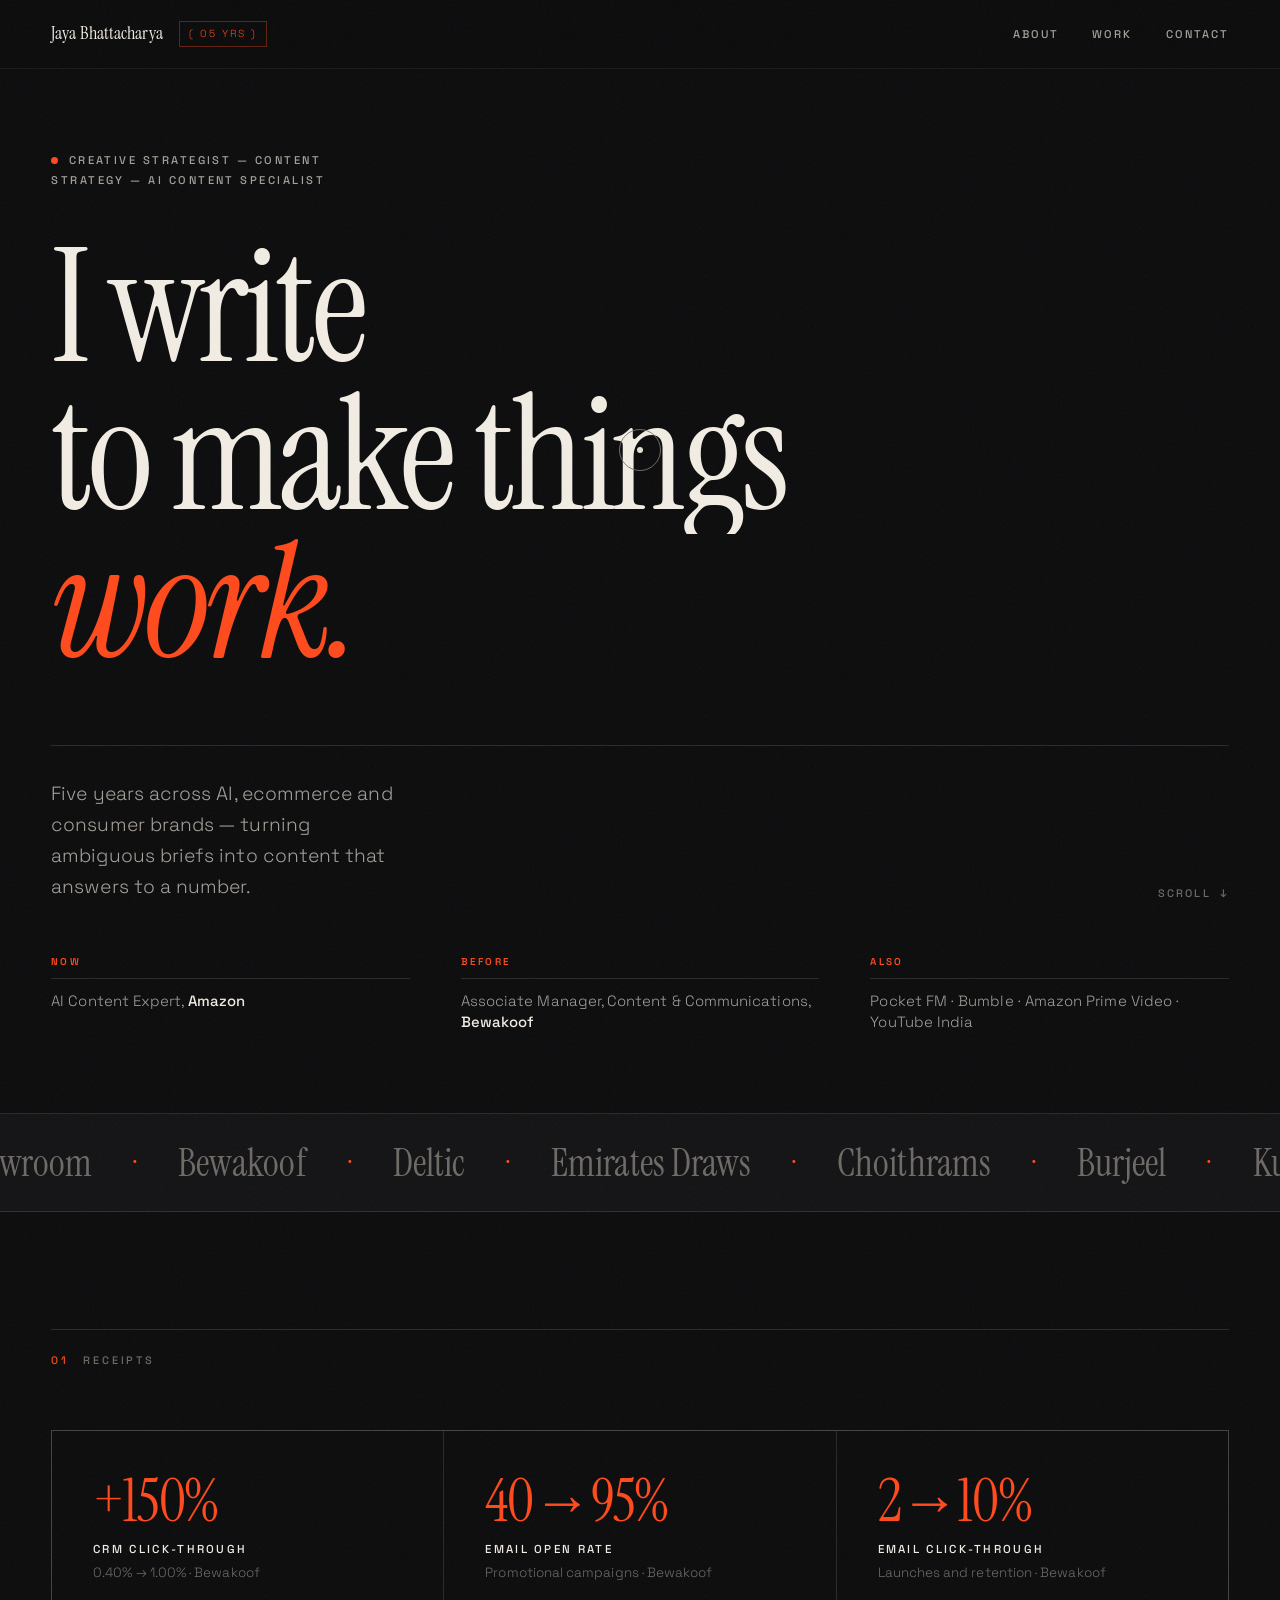
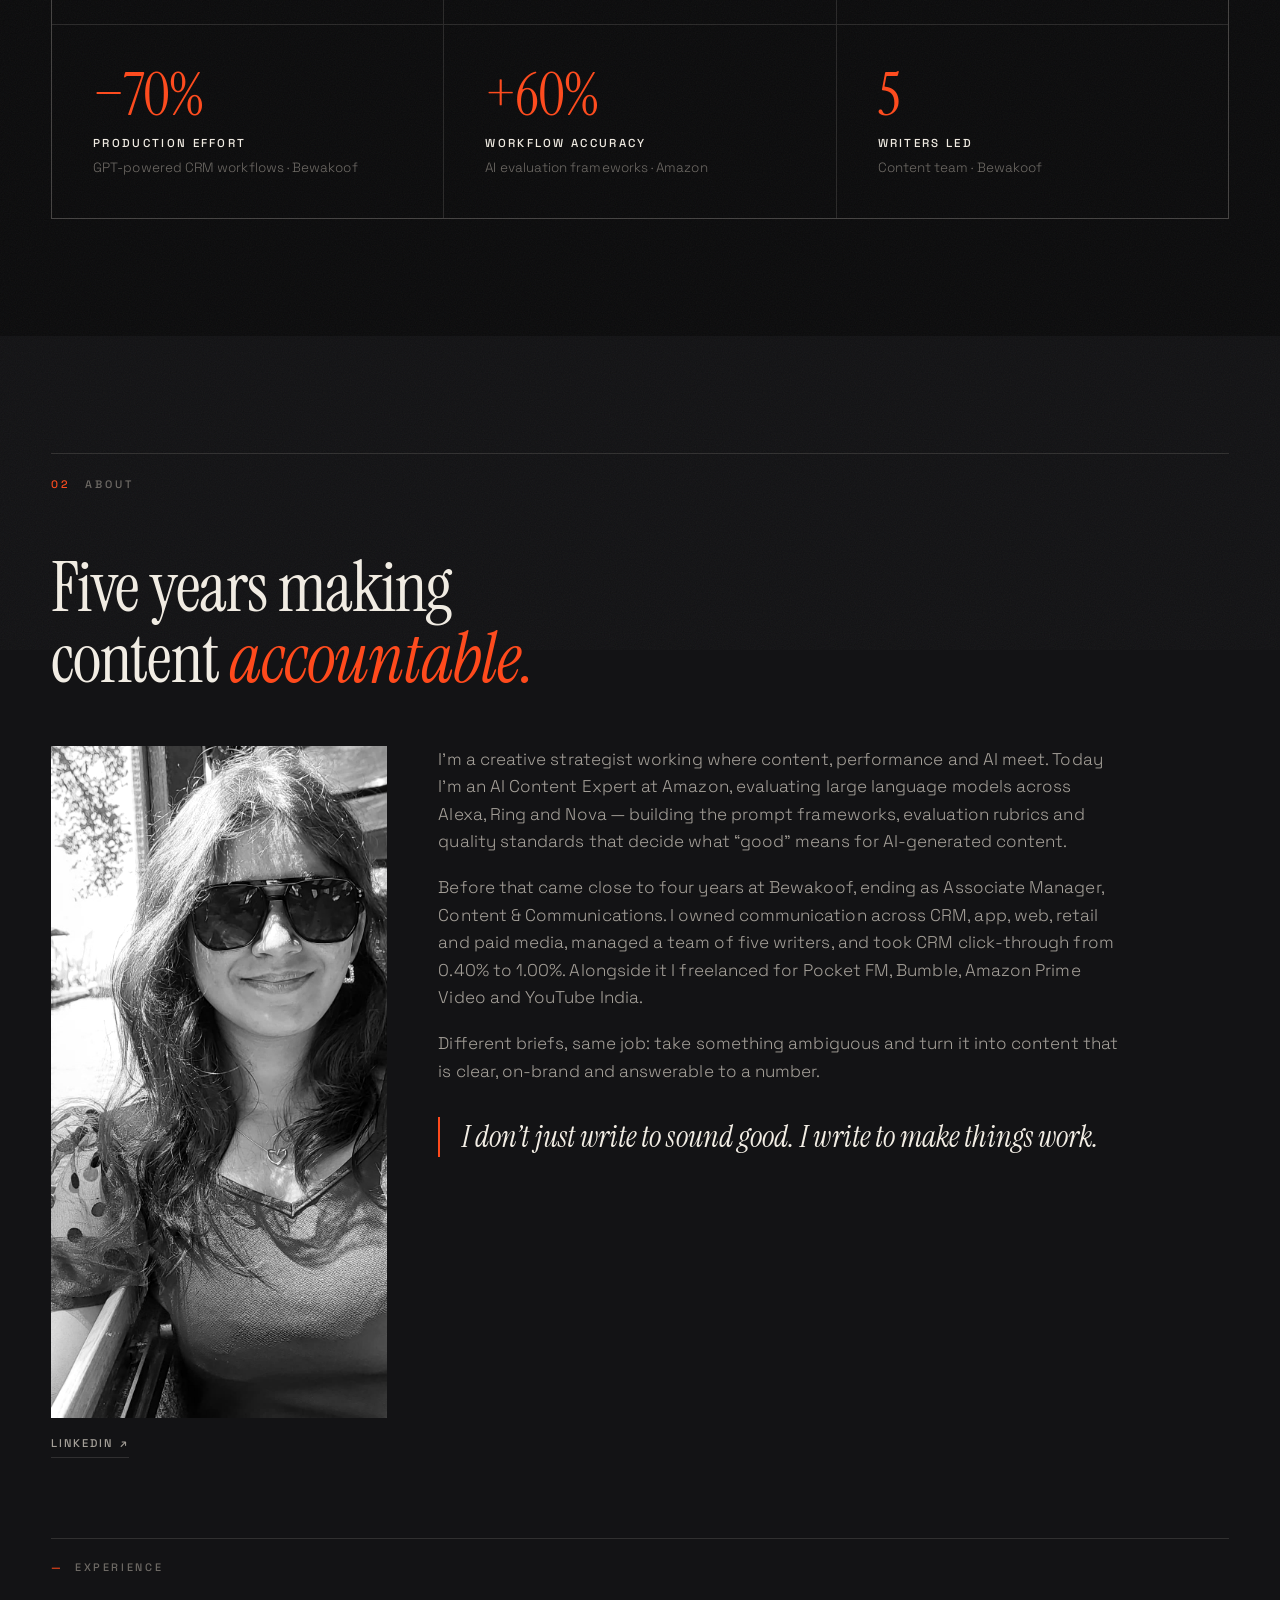
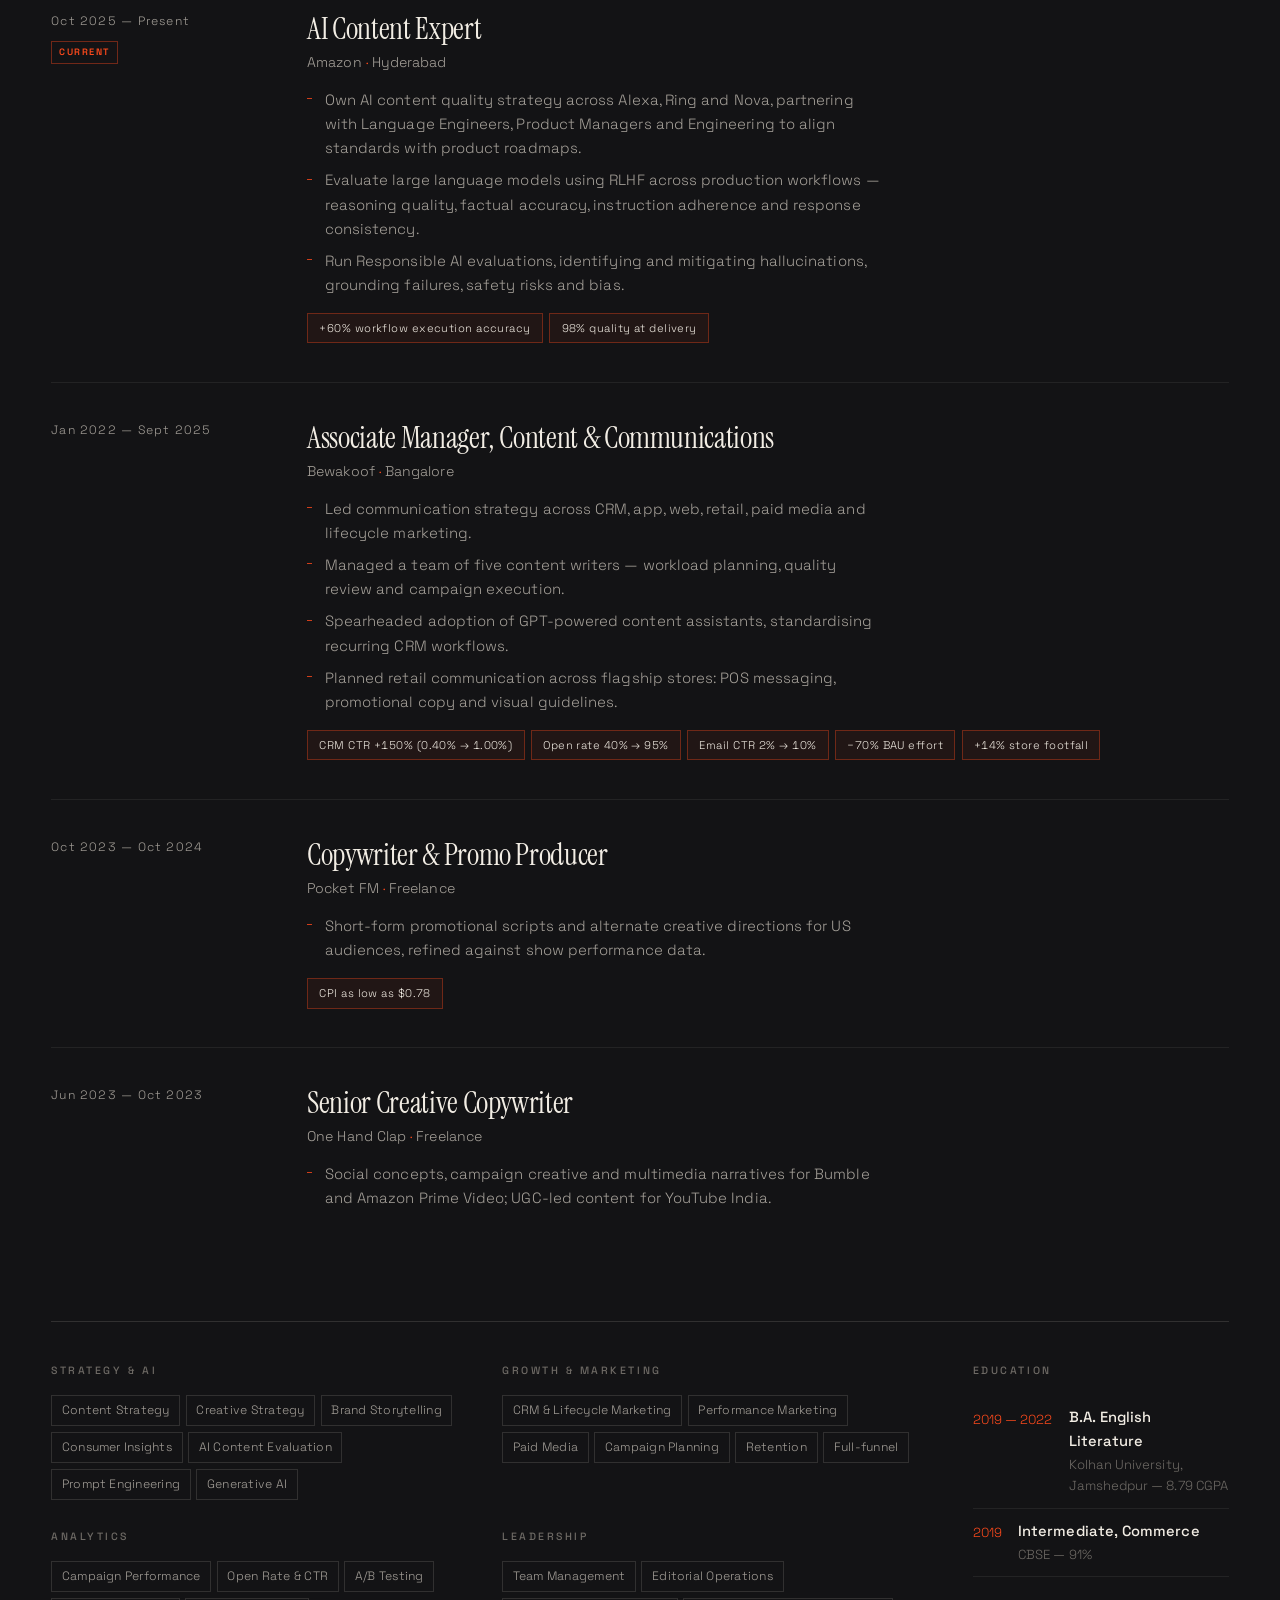
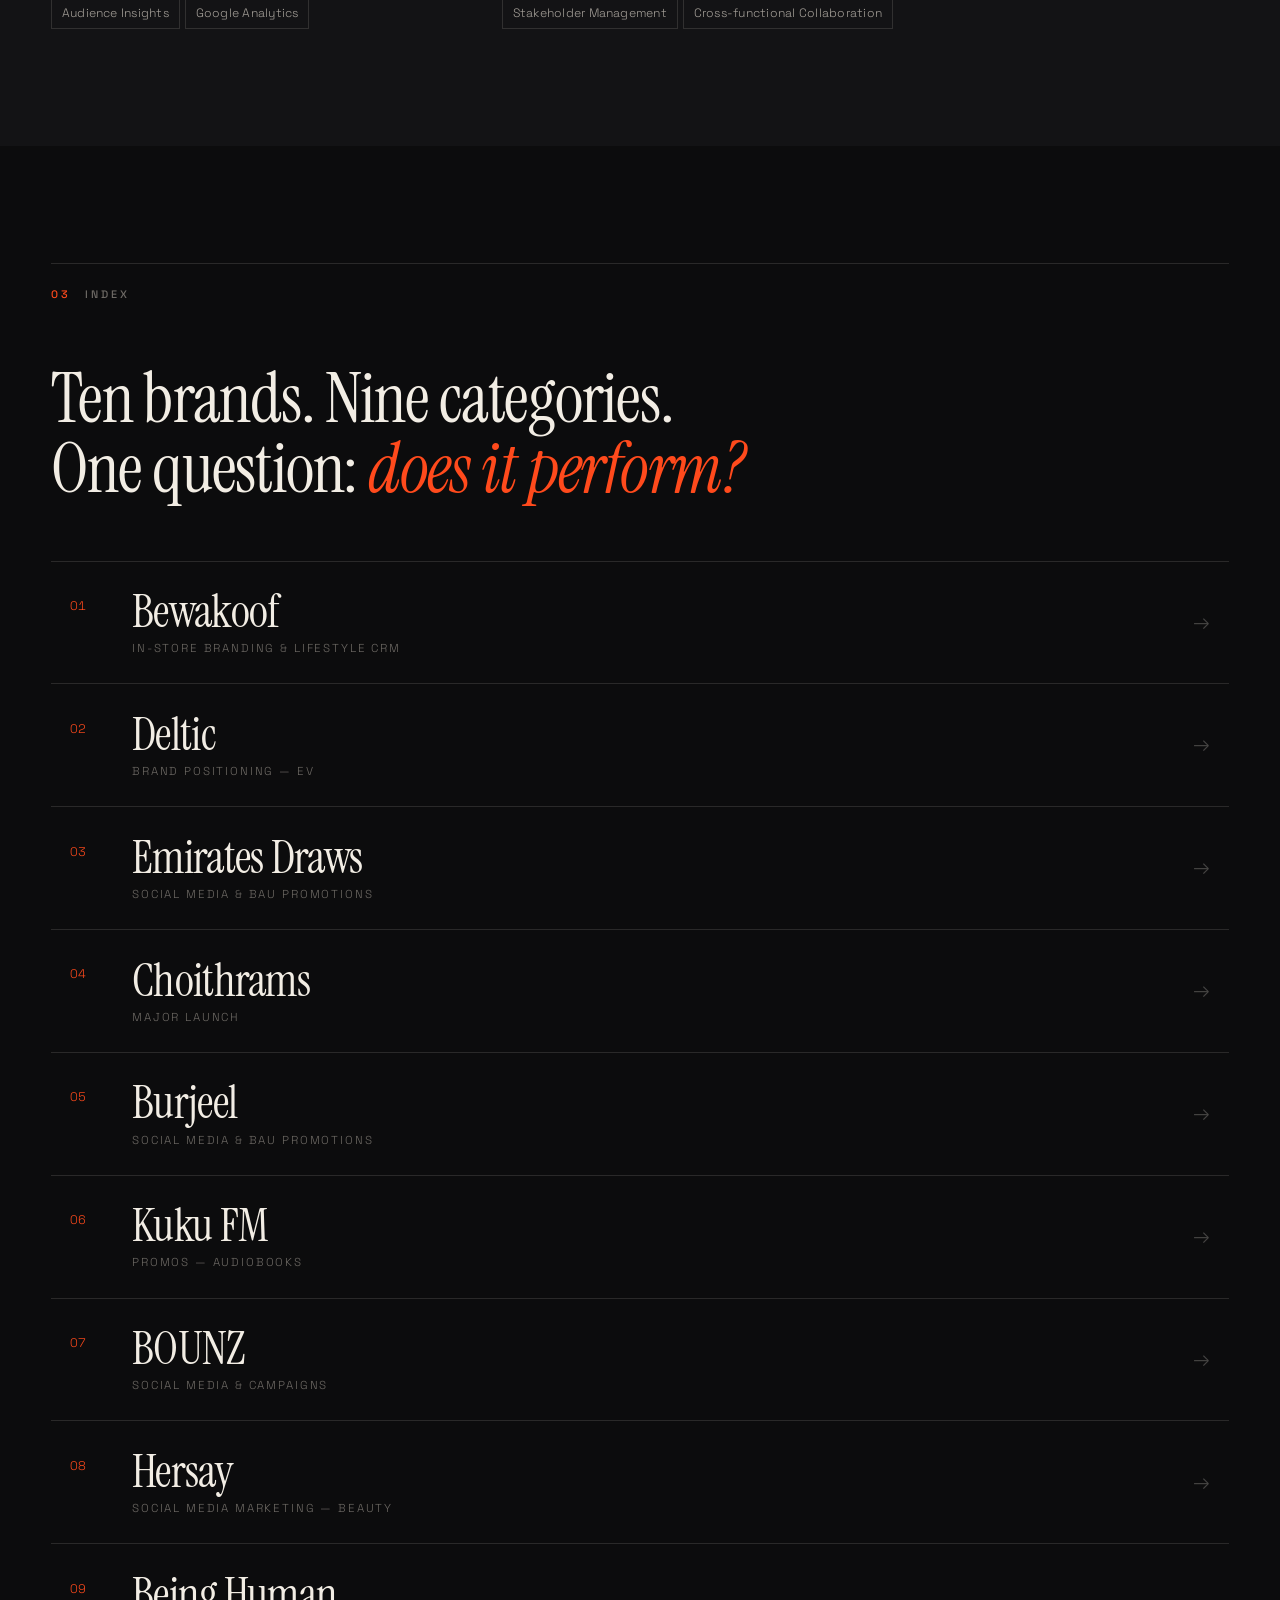
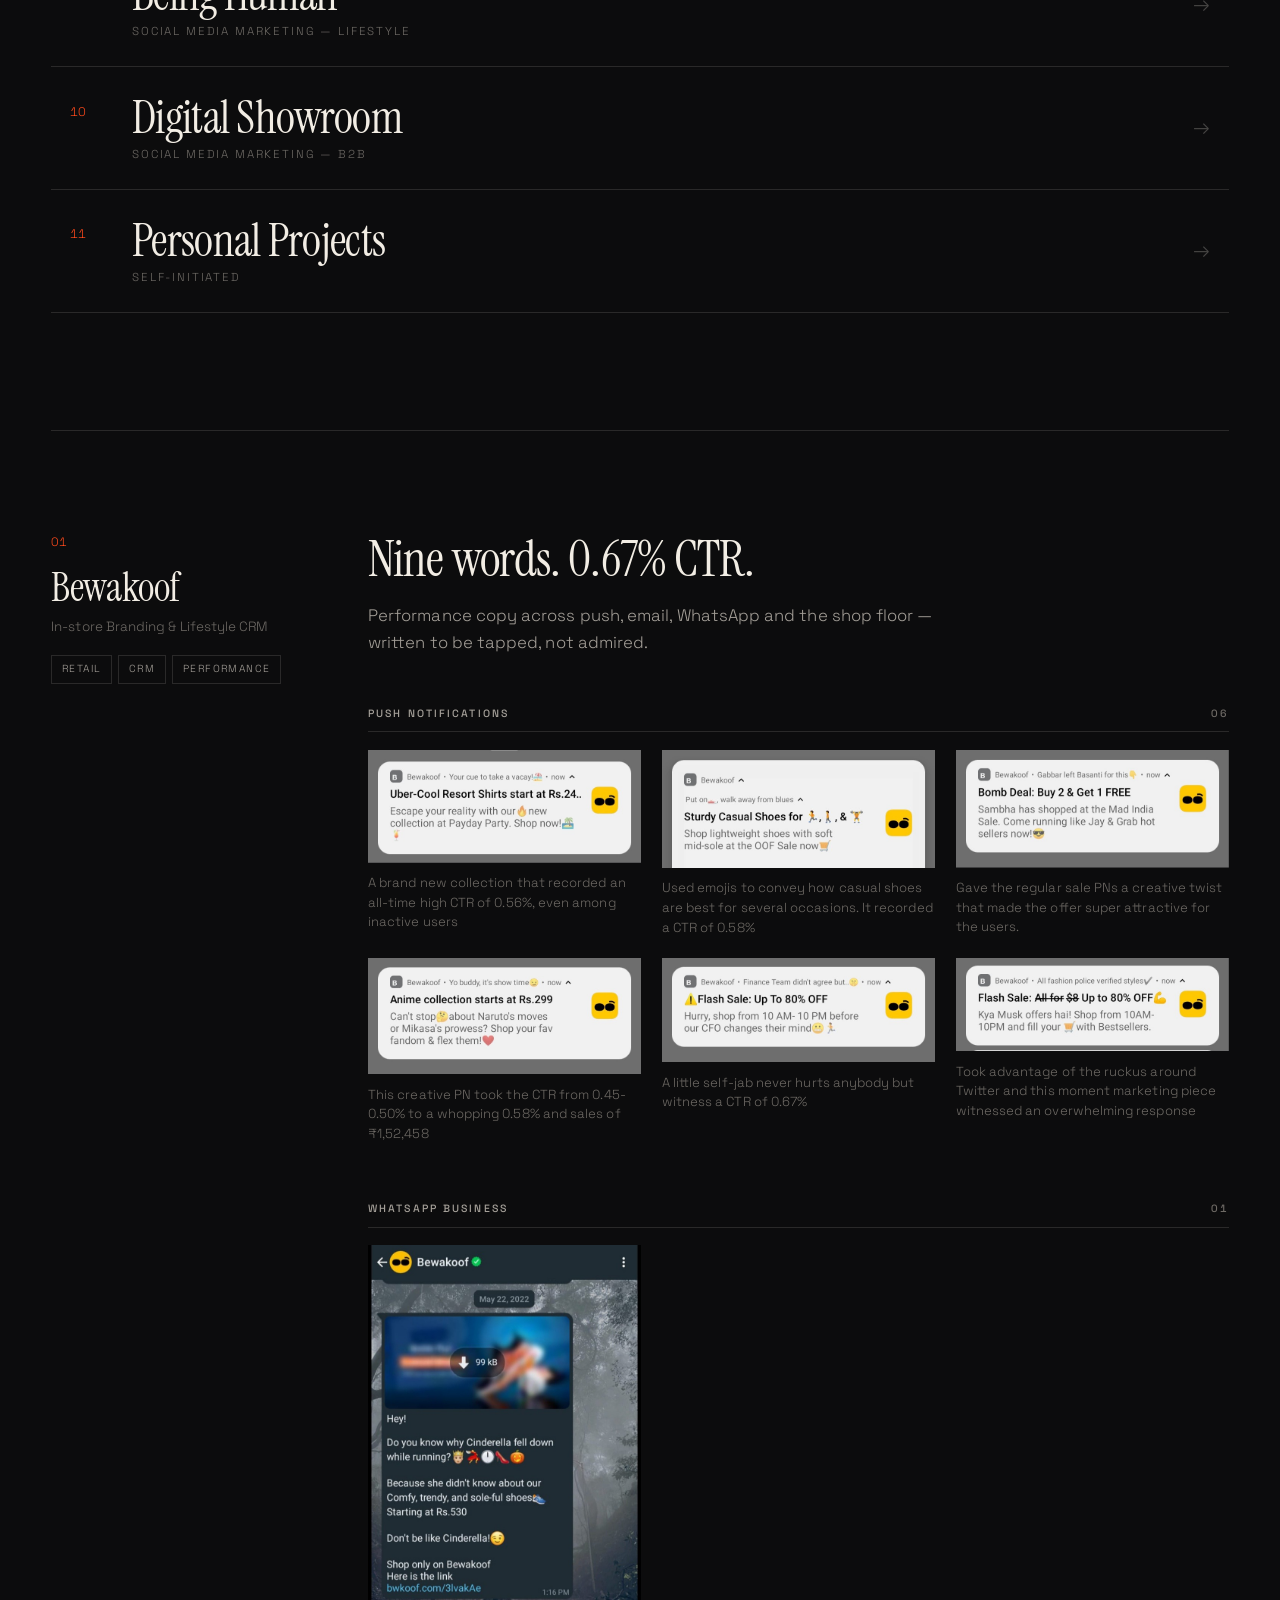
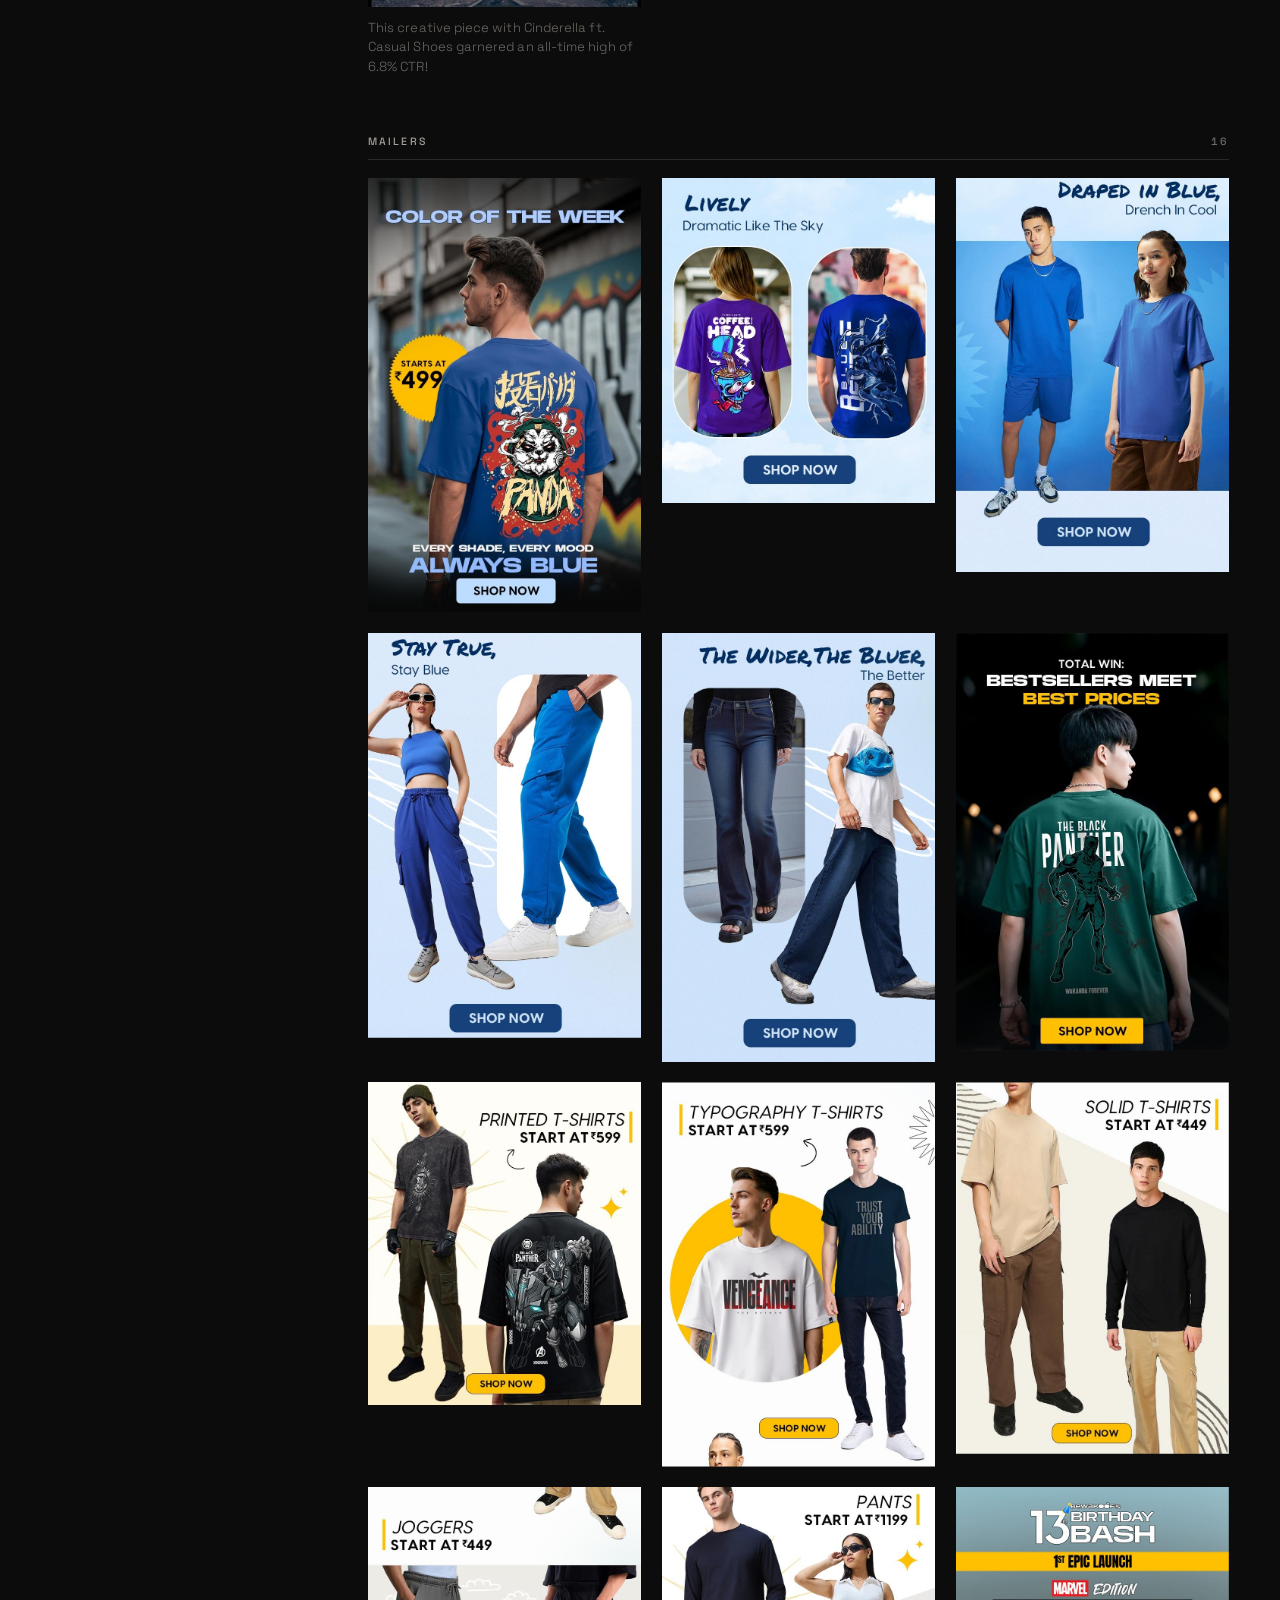
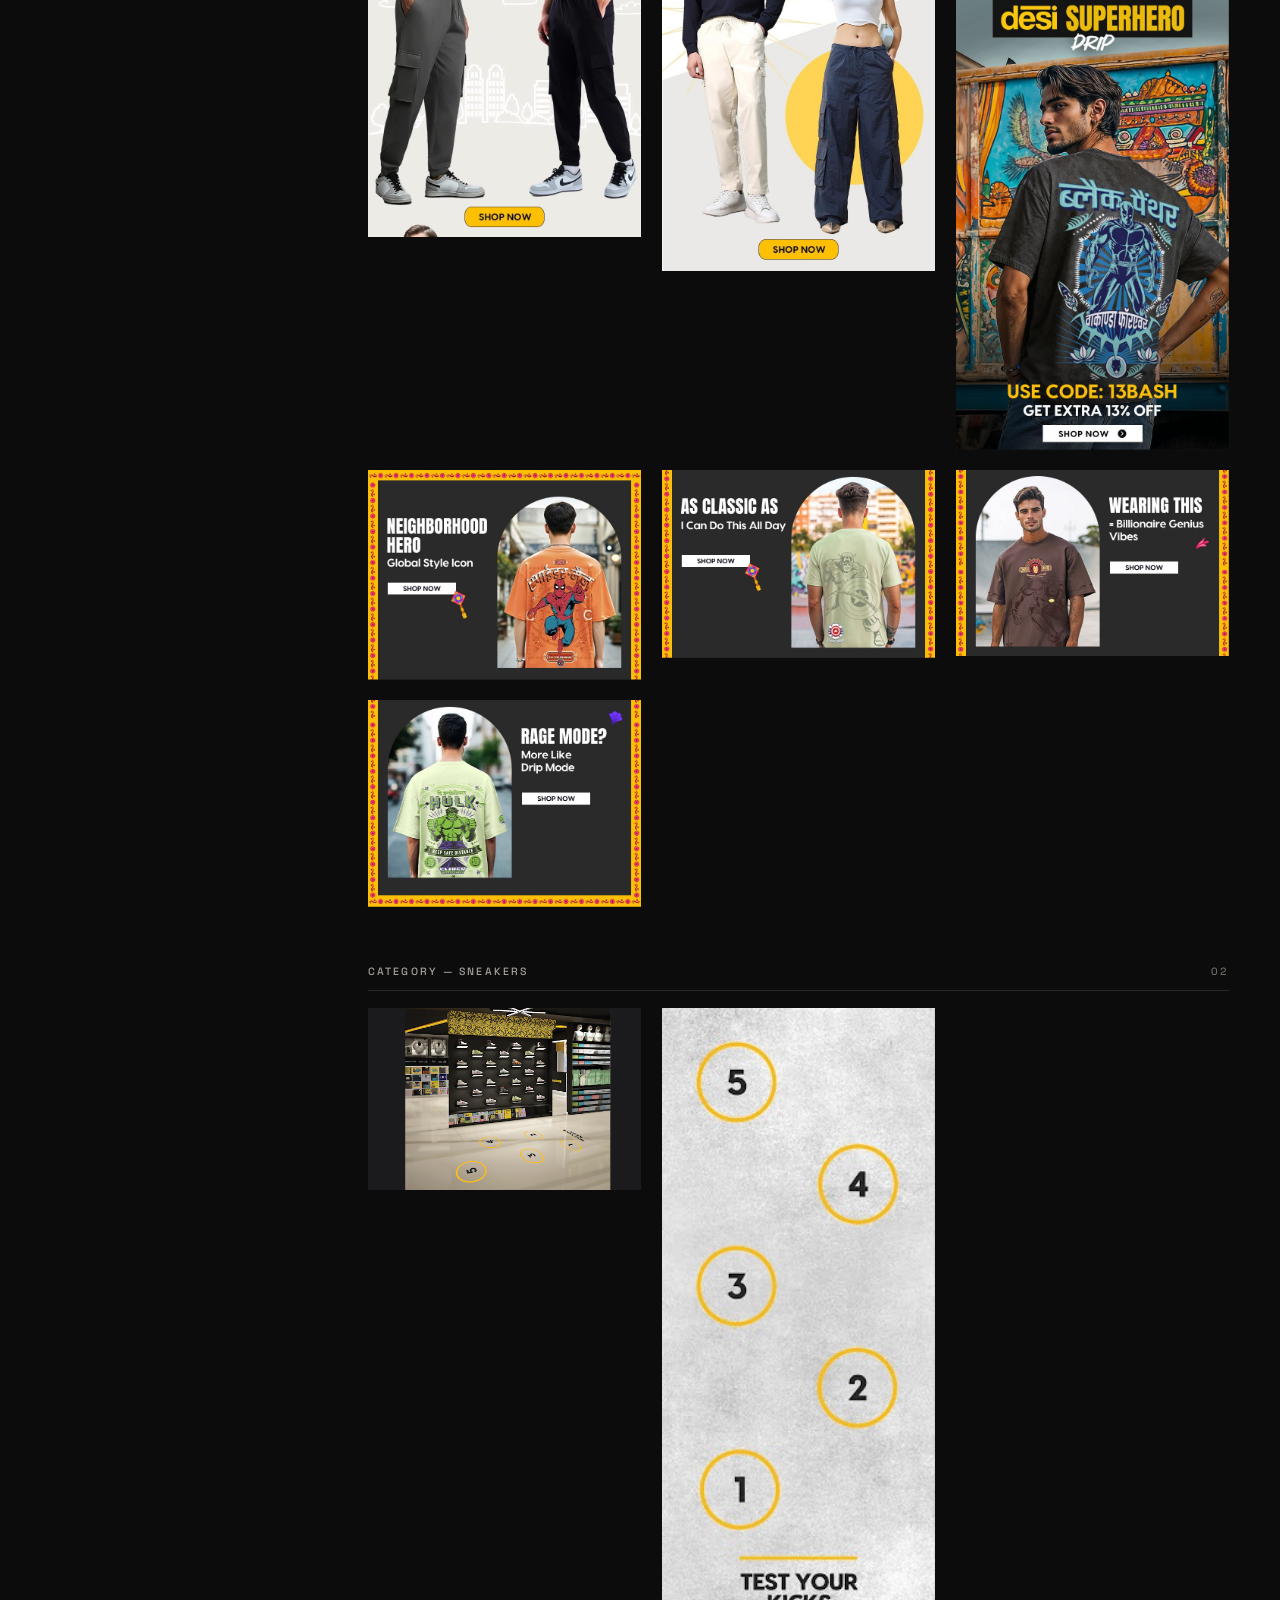
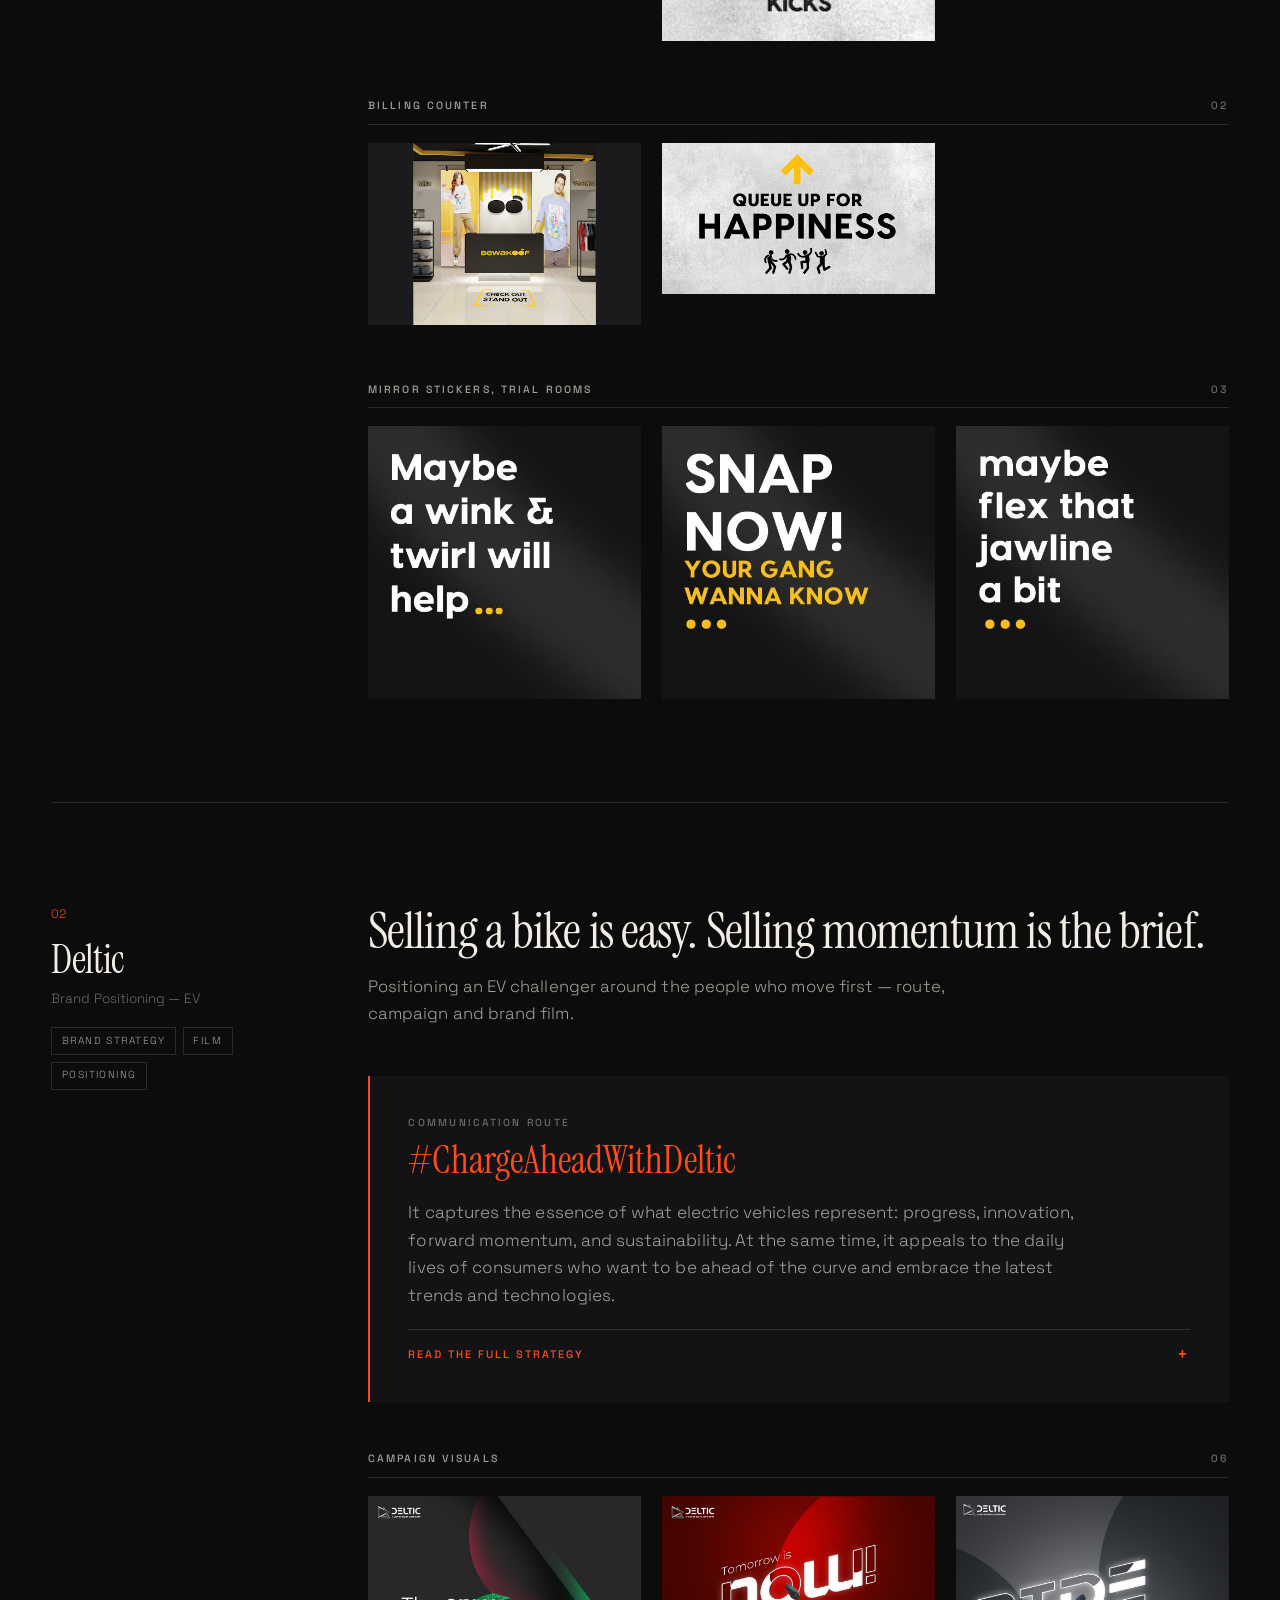
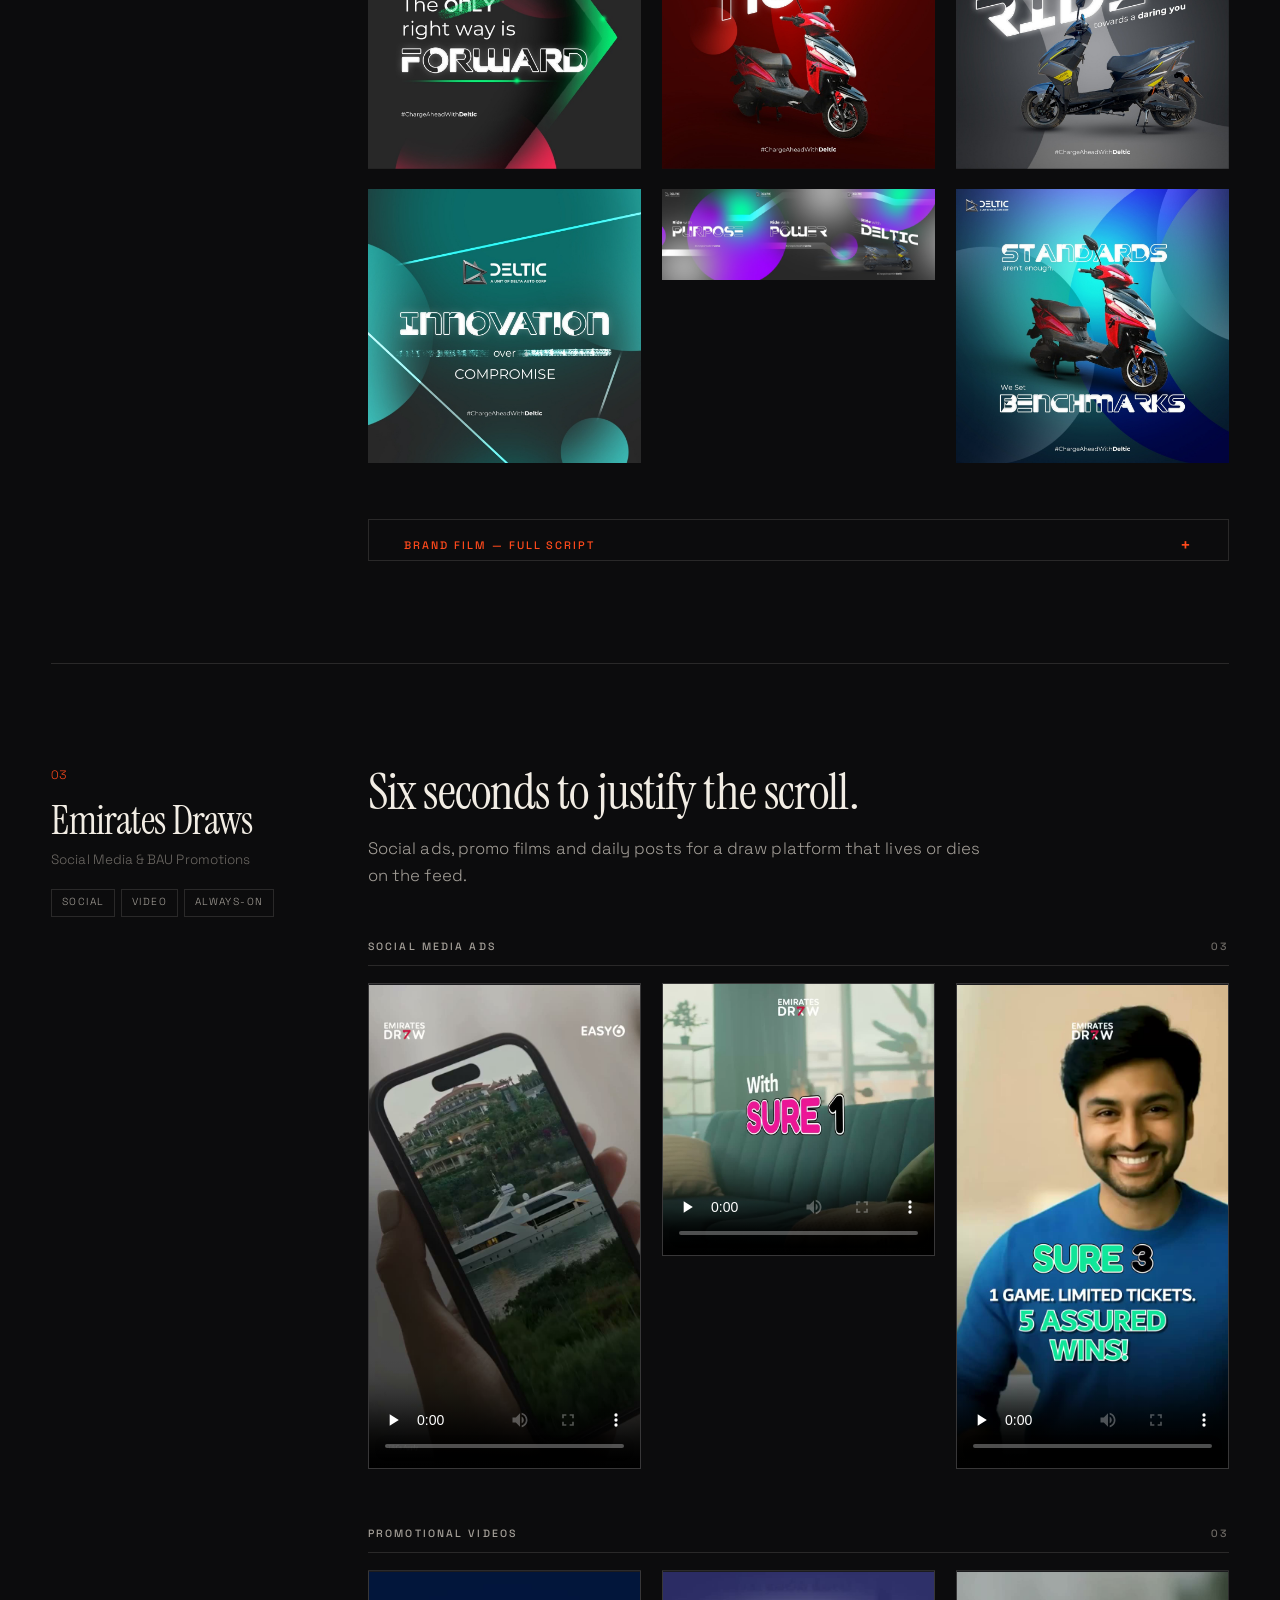
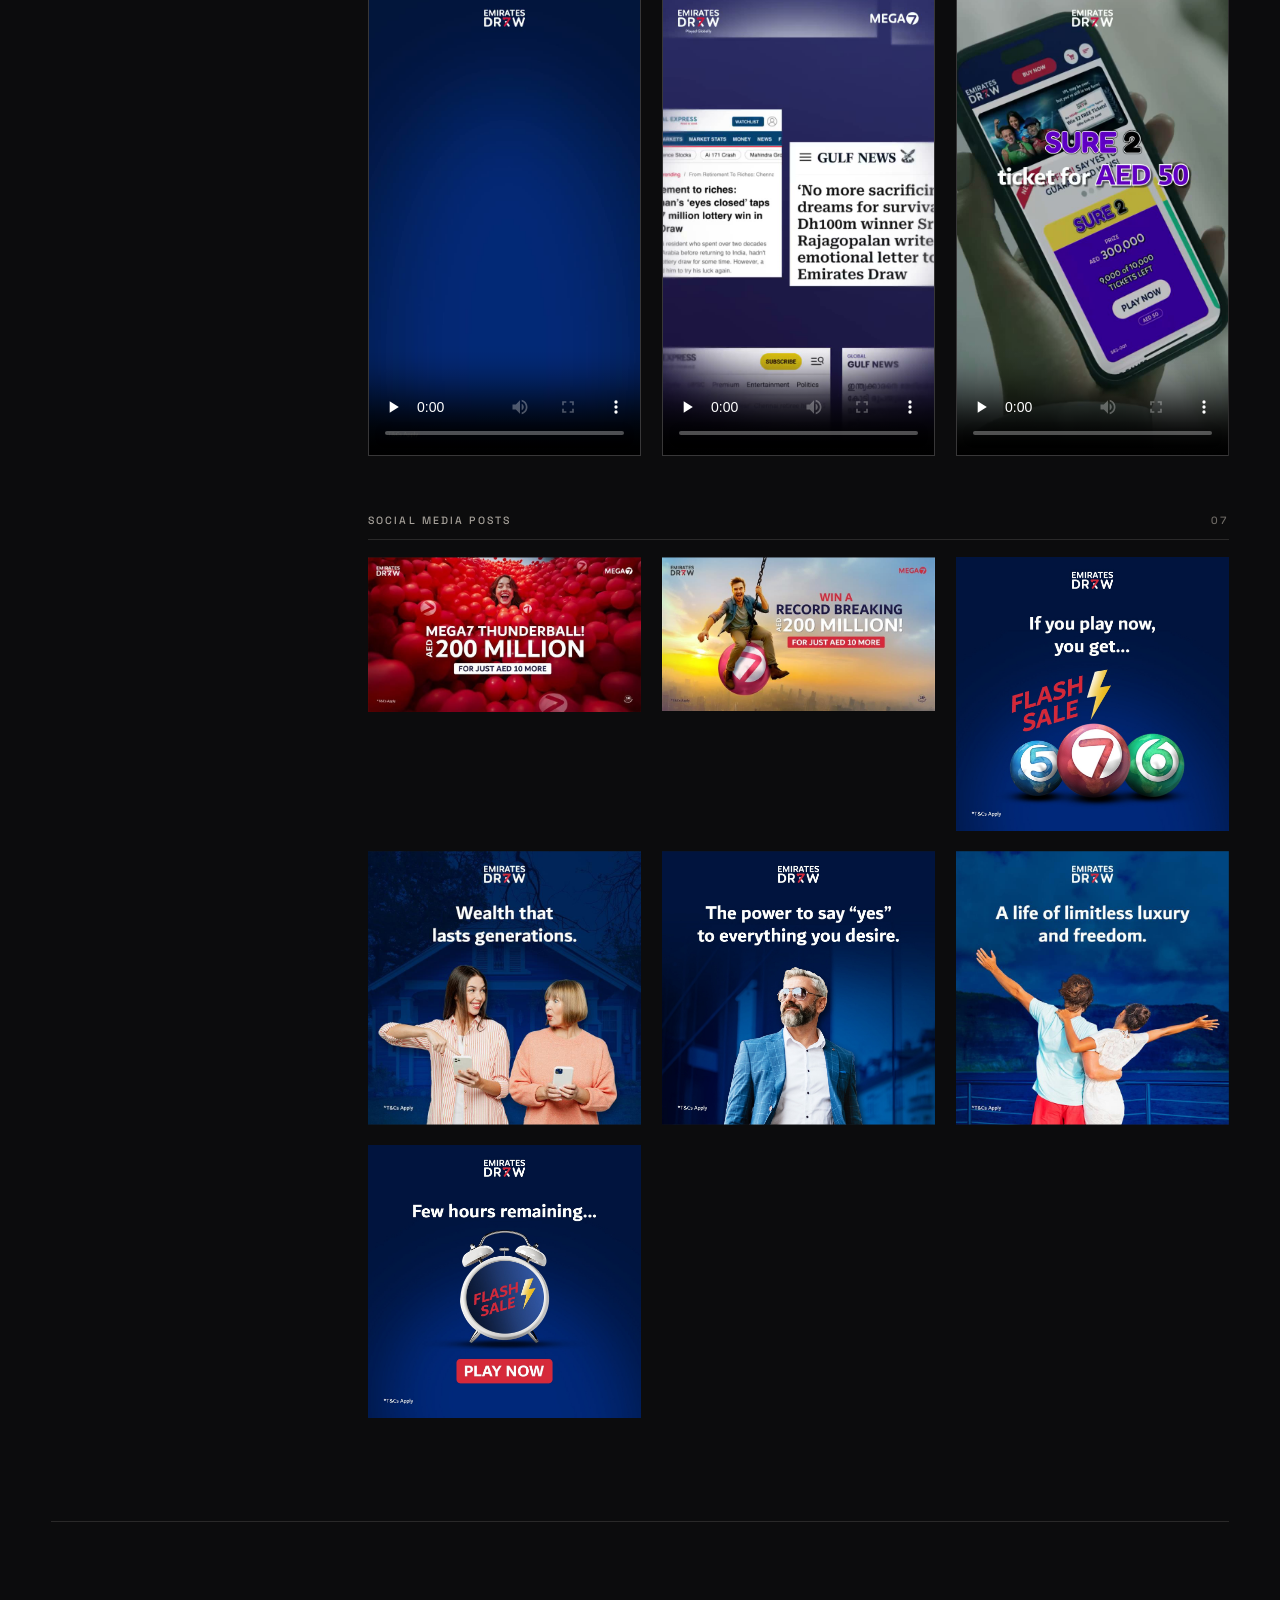
==== commit 0db5922a: "Make it move: cursor, previews, kinetic type, count-ups The site read like a well-set document rathe" ====
--- a/index.html
+++ b/index.html
@@ -22,6 +22,14 @@
 <body>
 <a class="skip" href="#work">Skip to work</a>
 
+<div class="grain" aria-hidden="true"></div>
+<div class="progress" aria-hidden="true"><span></span></div>
+<div class="cursor" aria-hidden="true">
+  <div class="cursor__ring"><span class="cursor__label"></span></div>
+  <div class="cursor__dot"></div>
+</div>
+<div class="peek" aria-hidden="true"><img src="" alt=""></div>
+
 <header class="bar">
   <div class="bar__in">
     <a class="bar__name" href="#top">Jaya&nbsp;Bhattacharya</a>
@@ -36,10 +44,15 @@
 
 <main id="top">
 
-  <section class="hero">
+  <section class="hero" id="hero">
+    <div class="hero__glow" aria-hidden="true"></div>
     <div class="shell">
       <p class="hero__eyebrow"><span class="pulse" aria-hidden="true"></span>Creative Strategist &mdash; Content Strategy &mdash; AI Content Specialist</p>
-      <h1 class="hero__h1">I write<br>to make things<br><em>work.</em></h1>
+      <h1 class="hero__h1">
+        <span class="ln"><span>I write</span></span>
+        <span class="ln"><span>to make things</span></span>
+        <span class="ln"><span><em>work.</em></span></span>
+      </h1>
       <div class="hero__foot">
         <p class="hero__sub">Five years across AI, ecommerce and consumer brands &mdash; turning ambiguous briefs into content that answers to a number.</p>
         <a class="hero__cue" href="#stats"><span>Scroll</span><span aria-hidden="true">&darr;</span></a>
@@ -70,32 +83,32 @@
       <p class="rule-label"><span>01</span> Receipts</p>
       <div class="stats__grid">
           <div class="stat reveal">
-            <p class="stat__fig">+150%</p>
+            <p class="stat__fig" data-count="+150%">+150%</p>
             <p class="stat__label">CRM click-through</p>
             <p class="stat__note">0.40% → 1.00% · Bewakoof</p>
           </div>
           <div class="stat reveal">
-            <p class="stat__fig">40→95%</p>
+            <p class="stat__fig" data-count="40→95%">40→95%</p>
             <p class="stat__label">Email open rate</p>
             <p class="stat__note">Promotional campaigns · Bewakoof</p>
           </div>
           <div class="stat reveal">
-            <p class="stat__fig">2→10%</p>
+            <p class="stat__fig" data-count="2→10%">2→10%</p>
             <p class="stat__label">Email click-through</p>
             <p class="stat__note">Launches and retention · Bewakoof</p>
           </div>
           <div class="stat reveal">
-            <p class="stat__fig">−70%</p>
+            <p class="stat__fig" data-count="−70%">−70%</p>
             <p class="stat__label">Production effort</p>
             <p class="stat__note">GPT-powered CRM workflows · Bewakoof</p>
           </div>
           <div class="stat reveal">
-            <p class="stat__fig">+60%</p>
+            <p class="stat__fig" data-count="+60%">+60%</p>
             <p class="stat__label">Workflow accuracy</p>
             <p class="stat__note">AI evaluation frameworks · Amazon</p>
           </div>
           <div class="stat reveal">
-            <p class="stat__fig">5</p>
+            <p class="stat__fig" data-count="5">5</p>
             <p class="stat__label">Writers led</p>
             <p class="stat__note">Content team · Bewakoof</p>
           </div>
@@ -230,69 +243,69 @@
       <p class="rule-label"><span>03</span> Index</p>
       <h2 class="h-display reveal">Ten brands. Nine categories.<br>One question: <em>does it perform?</em></h2>
       <nav class="idxlist">
-        <a class="idx" href="#bewakoof">
+        <a class="idx" href="#bewakoof" data-thumb="assets/img/58d0db9386009faa02a0d352a8b1f387.jpg" data-cursor="Open">
           <span class="idx__num">01</span>
-          <span class="idx__client">Bewakoof</span>
+          <span class="idx__client" data-text="Bewakoof">Bewakoof</span>
           <span class="idx__scope">In-store Branding &amp; Lifestyle CRM</span>
           <span class="idx__go" aria-hidden="true">&rarr;</span>
         </a>
-        <a class="idx" href="#deltic">
+        <a class="idx" href="#deltic" data-thumb="assets/img/1c6747ed98481f865385ff1f7e919c5d.jpg" data-cursor="Open">
           <span class="idx__num">02</span>
-          <span class="idx__client">Deltic</span>
+          <span class="idx__client" data-text="Deltic">Deltic</span>
           <span class="idx__scope">Brand Positioning — EV</span>
           <span class="idx__go" aria-hidden="true">&rarr;</span>
         </a>
-        <a class="idx" href="#emirates-draws">
+        <a class="idx" href="#emirates-draws" data-thumb="assets/video/52de0cf0ba5cbcf75faf46efb002420a.jpg" data-cursor="Open">
           <span class="idx__num">03</span>
-          <span class="idx__client">Emirates Draws</span>
+          <span class="idx__client" data-text="Emirates Draws">Emirates Draws</span>
           <span class="idx__scope">Social Media &amp; BAU Promotions</span>
           <span class="idx__go" aria-hidden="true">&rarr;</span>
         </a>
-        <a class="idx" href="#choithrams">
+        <a class="idx" href="#choithrams" data-thumb="assets/video/fc555657031e6a9fbfb700cca513748b.jpg" data-cursor="Open">
           <span class="idx__num">04</span>
-          <span class="idx__client">Choithrams</span>
+          <span class="idx__client" data-text="Choithrams">Choithrams</span>
           <span class="idx__scope">Major Launch</span>
           <span class="idx__go" aria-hidden="true">&rarr;</span>
         </a>
-        <a class="idx" href="#burjeel">
+        <a class="idx" href="#burjeel" data-thumb="assets/img/35c8fb76182d070fcde92300bb2ba6ab.png" data-cursor="Open">
           <span class="idx__num">05</span>
-          <span class="idx__client">Burjeel</span>
+          <span class="idx__client" data-text="Burjeel">Burjeel</span>
           <span class="idx__scope">Social Media &amp; BAU Promotions</span>
           <span class="idx__go" aria-hidden="true">&rarr;</span>
         </a>
-        <a class="idx" href="#kuku-fm">
+        <a class="idx" href="#kuku-fm" data-thumb="assets/video/1901f487ec25c66565706fb6433761d6.jpg" data-cursor="Open">
           <span class="idx__num">06</span>
-          <span class="idx__client">Kuku FM</span>
+          <span class="idx__client" data-text="Kuku FM">Kuku FM</span>
           <span class="idx__scope">Promos — Audiobooks</span>
           <span class="idx__go" aria-hidden="true">&rarr;</span>
         </a>
-        <a class="idx" href="#bounz">
+        <a class="idx" href="#bounz" data-thumb="assets/img/914a22e71a37e1312a694e60221c3d29.jpg" data-cursor="Open">
           <span class="idx__num">07</span>
-          <span class="idx__client">BOUNZ</span>
+          <span class="idx__client" data-text="BOUNZ">BOUNZ</span>
           <span class="idx__scope">Social Media &amp; Campaigns</span>
           <span class="idx__go" aria-hidden="true">&rarr;</span>
         </a>
-        <a class="idx" href="#hersay">
+        <a class="idx" href="#hersay" data-thumb="assets/video/de3dc3401a1fb54fc7201dd71b1c4376.jpg" data-cursor="Open">
           <span class="idx__num">08</span>
-          <span class="idx__client">Hersay</span>
+          <span class="idx__client" data-text="Hersay">Hersay</span>
           <span class="idx__scope">Social Media Marketing — Beauty</span>
           <span class="idx__go" aria-hidden="true">&rarr;</span>
         </a>
-        <a class="idx" href="#being-human">
+        <a class="idx" href="#being-human" data-thumb="assets/img/f75ed86c090199f6303b073a1a91b206.jpg" data-cursor="Open">
           <span class="idx__num">09</span>
-          <span class="idx__client">Being Human</span>
+          <span class="idx__client" data-text="Being Human">Being Human</span>
           <span class="idx__scope">Social Media Marketing — Lifestyle</span>
           <span class="idx__go" aria-hidden="true">&rarr;</span>
         </a>
-        <a class="idx" href="#digital-showroom">
+        <a class="idx" href="#digital-showroom" data-thumb="assets/img/f2da95fe2723f671ac5824898696b46a.png" data-cursor="Open">
           <span class="idx__num">10</span>
-          <span class="idx__client">Digital Showroom</span>
+          <span class="idx__client" data-text="Digital Showroom">Digital Showroom</span>
           <span class="idx__scope">Social Media Marketing — B2B</span>
           <span class="idx__go" aria-hidden="true">&rarr;</span>
         </a>
-        <a class="idx" href="#personal">
+        <a class="idx" href="#personal" data-thumb="assets/img/098032004c09a7e293b6868cc828d12f.png" data-cursor="Open">
           <span class="idx__num">11</span>
-          <span class="idx__client">Personal Projects</span>
+          <span class="idx__client" data-text="Personal Projects">Personal Projects</span>
           <span class="idx__scope">Self-initiated</span>
           <span class="idx__go" aria-hidden="true">&rarr;</span>
         </a>
@@ -317,37 +330,37 @@
         <h4 class="block__label"><span>Push Notifications</span><span class="block__count">06</span></h4>
         <div class="grid">
         <figure class="tile reveal">
-          <button class="tile__btn" type="button" data-full="assets/img/58d0db9386009faa02a0d352a8b1f387.jpg">
+          <button class="tile__btn" type="button" data-full="assets/img/58d0db9386009faa02a0d352a8b1f387.jpg" data-cursor="View">
             <img src="assets/img/58d0db9386009faa02a0d352a8b1f387.jpg" alt="Bewakoof — Push Notifications" loading="lazy" decoding="async" style="aspect-ratio:720/297">
           </button>
           <figcaption>A brand new collection that recorded an all-time high CTR of 0.56%, even among inactive users</figcaption>
         </figure>
         <figure class="tile reveal">
-          <button class="tile__btn" type="button" data-full="assets/img/e93f6045145274ce2dd7b686d6b3ae6c.jpg">
+          <button class="tile__btn" type="button" data-full="assets/img/e93f6045145274ce2dd7b686d6b3ae6c.jpg" data-cursor="View">
             <img src="assets/img/e93f6045145274ce2dd7b686d6b3ae6c.jpg" alt="Bewakoof — Push Notifications" loading="lazy" decoding="async" style="aspect-ratio:720/311">
           </button>
           <figcaption>Used emojis to convey how casual shoes are best for several occasions. It recorded a CTR of 0.58%</figcaption>
         </figure>
         <figure class="tile reveal">
-          <button class="tile__btn" type="button" data-full="assets/img/ea45c13f7957bdb225a169721e536285.jpg">
+          <button class="tile__btn" type="button" data-full="assets/img/ea45c13f7957bdb225a169721e536285.jpg" data-cursor="View">
             <img src="assets/img/ea45c13f7957bdb225a169721e536285.jpg" alt="Bewakoof — Push Notifications" loading="lazy" decoding="async" style="aspect-ratio:720/310">
           </button>
           <figcaption>Gave the regular sale PNs a creative twist that made the offer super attractive for the users.</figcaption>
         </figure>
         <figure class="tile reveal">
-          <button class="tile__btn" type="button" data-full="assets/img/c30b31b14a3ca5cabb938956149c0659.jpg">
+          <button class="tile__btn" type="button" data-full="assets/img/c30b31b14a3ca5cabb938956149c0659.jpg" data-cursor="View">
             <img src="assets/img/c30b31b14a3ca5cabb938956149c0659.jpg" alt="Bewakoof — Push Notifications" loading="lazy" decoding="async" style="aspect-ratio:720/307">
           </button>
           <figcaption>This creative PN took the CTR from 0.45-0.50% to a whopping 0.58% and sales of ₹1,52,458</figcaption>
         </figure>
         <figure class="tile reveal">
-          <button class="tile__btn" type="button" data-full="assets/img/81d19fe4a34dcac3f78adfca06a4153f.jpg">
+          <button class="tile__btn" type="button" data-full="assets/img/81d19fe4a34dcac3f78adfca06a4153f.jpg" data-cursor="View">
             <img src="assets/img/81d19fe4a34dcac3f78adfca06a4153f.jpg" alt="Bewakoof — Push Notifications" loading="lazy" decoding="async" style="aspect-ratio:720/275">
           </button>
           <figcaption>A little self-jab never hurts anybody but witness a CTR of 0.67%</figcaption>
         </figure>
         <figure class="tile reveal">
-          <button class="tile__btn" type="button" data-full="assets/img/291739852d945892a0418af734d50bf0.jpg">
+          <button class="tile__btn" type="button" data-full="assets/img/291739852d945892a0418af734d50bf0.jpg" data-cursor="View">
             <img src="assets/img/291739852d945892a0418af734d50bf0.jpg" alt="Bewakoof — Push Notifications" loading="lazy" decoding="async" style="aspect-ratio:720/246">
           </button>
           <figcaption>Took advantage of the ruckus around Twitter and this moment marketing piece witnessed an overwhelming response</figcaption>
@@ -358,7 +371,7 @@
         <h4 class="block__label"><span>WhatsApp Business</span><span class="block__count">01</span></h4>
         <div class="grid">
         <figure class="tile reveal">
-          <button class="tile__btn" type="button" data-full="assets/img/f32532ac72bde9e3da8265035a0c9eba.jpg">
+          <button class="tile__btn" type="button" data-full="assets/img/f32532ac72bde9e3da8265035a0c9eba.jpg" data-cursor="View">
             <img src="assets/img/f32532ac72bde9e3da8265035a0c9eba.jpg" alt="Bewakoof — WhatsApp Business" loading="lazy" decoding="async" style="aspect-ratio:720/954">
           </button>
           <figcaption>This creative piece with Cinderella ft. Casual Shoes  garnered an all-time high of 6.8% CTR!</figcaption>
@@ -369,82 +382,82 @@
         <h4 class="block__label"><span>Mailers</span><span class="block__count">16</span></h4>
         <div class="grid">
         <figure class="tile reveal">
-          <button class="tile__btn" type="button" data-full="assets/img/09213d273dcb21d2d27fc2102676641a.jpg">
+          <button class="tile__btn" type="button" data-full="assets/img/09213d273dcb21d2d27fc2102676641a.jpg" data-cursor="View">
             <img src="assets/img/09213d273dcb21d2d27fc2102676641a.jpg" alt="Bewakoof — Mailers" loading="lazy" decoding="async" style="aspect-ratio:720/1144">
           </button>
         </figure>
         <figure class="tile reveal">
-          <button class="tile__btn" type="button" data-full="assets/img/ea99169e7bb624a1095bdc211e4cc7e3.jpg">
+          <button class="tile__btn" type="button" data-full="assets/img/ea99169e7bb624a1095bdc211e4cc7e3.jpg" data-cursor="View">
             <img src="assets/img/ea99169e7bb624a1095bdc211e4cc7e3.jpg" alt="Bewakoof — Mailers" loading="lazy" decoding="async" style="aspect-ratio:720/857">
           </button>
         </figure>
         <figure class="tile reveal">
-          <button class="tile__btn" type="button" data-full="assets/img/b23959ead4e6cd7cd4f4c0cb0110109a.jpg">
+          <button class="tile__btn" type="button" data-full="assets/img/b23959ead4e6cd7cd4f4c0cb0110109a.jpg" data-cursor="View">
             <img src="assets/img/b23959ead4e6cd7cd4f4c0cb0110109a.jpg" alt="Bewakoof — Mailers" loading="lazy" decoding="async" style="aspect-ratio:720/1038">
           </button>
         </figure>
         <figure class="tile reveal">
-          <button class="tile__btn" type="button" data-full="assets/img/57cf1d3ddbb9f4b70df7786bb6da79fc.jpg">
+          <button class="tile__btn" type="button" data-full="assets/img/57cf1d3ddbb9f4b70df7786bb6da79fc.jpg" data-cursor="View">
             <img src="assets/img/57cf1d3ddbb9f4b70df7786bb6da79fc.jpg" alt="Bewakoof — Mailers" loading="lazy" decoding="async" style="aspect-ratio:720/1067">
           </button>
         </figure>
         <figure class="tile reveal">
-          <button class="tile__btn" type="button" data-full="assets/img/27831b2d4b9be8d2b1e0d9436f602b1c.jpg">
+          <button class="tile__btn" type="button" data-full="assets/img/27831b2d4b9be8d2b1e0d9436f602b1c.jpg" data-cursor="View">
             <img src="assets/img/27831b2d4b9be8d2b1e0d9436f602b1c.jpg" alt="Bewakoof — Mailers" loading="lazy" decoding="async" style="aspect-ratio:720/1131">
           </button>
         </figure>
         <figure class="tile reveal">
-          <button class="tile__btn" type="button" data-full="assets/img/2fef42deca1b3851a1ce91e9369497ea.jpg">
+          <button class="tile__btn" type="button" data-full="assets/img/2fef42deca1b3851a1ce91e9369497ea.jpg" data-cursor="View">
             <img src="assets/img/2fef42deca1b3851a1ce91e9369497ea.jpg" alt="Bewakoof — Mailers" loading="lazy" decoding="async" style="aspect-ratio:720/1101">
           </button>
         </figure>
         <figure class="tile reveal">
-          <button class="tile__btn" type="button" data-full="assets/img/ca45850cc2a073d3b3c060081c4adb5b.jpg">
+          <button class="tile__btn" type="button" data-full="assets/img/ca45850cc2a073d3b3c060081c4adb5b.jpg" data-cursor="View">
             <img src="assets/img/ca45850cc2a073d3b3c060081c4adb5b.jpg" alt="Bewakoof — Mailers" loading="lazy" decoding="async" style="aspect-ratio:720/849">
           </button>
         </figure>
         <figure class="tile reveal">
-          <button class="tile__btn" type="button" data-full="assets/img/d5a40f3f4734459ac56f18e79a658090.jpg">
+          <button class="tile__btn" type="button" data-full="assets/img/d5a40f3f4734459ac56f18e79a658090.jpg" data-cursor="View">
             <img src="assets/img/d5a40f3f4734459ac56f18e79a658090.jpg" alt="Bewakoof — Mailers" loading="lazy" decoding="async" style="aspect-ratio:720/1012">
           </button>
         </figure>
         <figure class="tile reveal">
-          <button class="tile__btn" type="button" data-full="assets/img/986bd70720b05b6fe228db5c0239b2f4.jpg">
+          <button class="tile__btn" type="button" data-full="assets/img/986bd70720b05b6fe228db5c0239b2f4.jpg" data-cursor="View">
             <img src="assets/img/986bd70720b05b6fe228db5c0239b2f4.jpg" alt="Bewakoof — Mailers" loading="lazy" decoding="async" style="aspect-ratio:720/978">
           </button>
         </figure>
         <figure class="tile reveal">
-          <button class="tile__btn" type="button" data-full="assets/img/0140ecca022482e240c4a130942eb941.jpg">
+          <button class="tile__btn" type="button" data-full="assets/img/0140ecca022482e240c4a130942eb941.jpg" data-cursor="View">
             <img src="assets/img/0140ecca022482e240c4a130942eb941.jpg" alt="Bewakoof — Mailers" loading="lazy" decoding="async" style="aspect-ratio:720/921">
           </button>
         </figure>
         <figure class="tile reveal">
-          <button class="tile__btn" type="button" data-full="assets/img/ca36cda1c00a1243e963ad992b19f8a0.jpg">
+          <button class="tile__btn" type="button" data-full="assets/img/ca36cda1c00a1243e963ad992b19f8a0.jpg" data-cursor="View">
             <img src="assets/img/ca36cda1c00a1243e963ad992b19f8a0.jpg" alt="Bewakoof — Mailers" loading="lazy" decoding="async" style="aspect-ratio:720/1013">
           </button>
         </figure>
         <figure class="tile reveal">
-          <button class="tile__btn" type="button" data-full="assets/img/9319d9a8dd2ee7e2b15572cd9e42bb2f.jpg">
+          <button class="tile__btn" type="button" data-full="assets/img/9319d9a8dd2ee7e2b15572cd9e42bb2f.jpg" data-cursor="View">
             <img src="assets/img/9319d9a8dd2ee7e2b15572cd9e42bb2f.jpg" alt="Bewakoof — Mailers" loading="lazy" decoding="async" style="aspect-ratio:720/1482">
           </button>
         </figure>
         <figure class="tile reveal">
-          <button class="tile__btn" type="button" data-full="assets/img/f5eb0ba72cb6b43c2af1a3f1841c3132.jpg">
+          <button class="tile__btn" type="button" data-full="assets/img/f5eb0ba72cb6b43c2af1a3f1841c3132.jpg" data-cursor="View">
             <img src="assets/img/f5eb0ba72cb6b43c2af1a3f1841c3132.jpg" alt="Bewakoof — Mailers" loading="lazy" decoding="async" style="aspect-ratio:720/552">
           </button>
         </figure>
         <figure class="tile reveal">
-          <button class="tile__btn" type="button" data-full="assets/img/cd9a43d46676c0fd9f4571fbbbbd937d.jpg">
+          <button class="tile__btn" type="button" data-full="assets/img/cd9a43d46676c0fd9f4571fbbbbd937d.jpg" data-cursor="View">
             <img src="assets/img/cd9a43d46676c0fd9f4571fbbbbd937d.jpg" alt="Bewakoof — Mailers" loading="lazy" decoding="async" style="aspect-ratio:720/495">
           </button>
         </figure>
         <figure class="tile reveal">
-          <button class="tile__btn" type="button" data-full="assets/img/72d3c5209c6cee1a320e2d024210d255.jpg">
+          <button class="tile__btn" type="button" data-full="assets/img/72d3c5209c6cee1a320e2d024210d255.jpg" data-cursor="View">
             <img src="assets/img/72d3c5209c6cee1a320e2d024210d255.jpg" alt="Bewakoof — Mailers" loading="lazy" decoding="async" style="aspect-ratio:720/491">
           </button>
         </figure>
         <figure class="tile reveal">
-          <button class="tile__btn" type="button" data-full="assets/img/851691aa35d7c2168334c93779917b3b.jpg">
+          <button class="tile__btn" type="button" data-full="assets/img/851691aa35d7c2168334c93779917b3b.jpg" data-cursor="View">
             <img src="assets/img/851691aa35d7c2168334c93779917b3b.jpg" alt="Bewakoof — Mailers" loading="lazy" decoding="async" style="aspect-ratio:720/545">
           </button>
         </figure>
@@ -454,12 +467,12 @@
         <h4 class="block__label"><span>Category — Sneakers</span><span class="block__count">02</span></h4>
         <div class="grid">
         <figure class="tile reveal">
-          <button class="tile__btn" type="button" data-full="assets/img/cd5b27e37f6134f6bef740bbacf8a5c2.png">
+          <button class="tile__btn" type="button" data-full="assets/img/cd5b27e37f6134f6bef740bbacf8a5c2.png" data-cursor="View">
             <img src="assets/img/cd5b27e37f6134f6bef740bbacf8a5c2.png" alt="Bewakoof — Category — Sneakers" loading="lazy" decoding="async" style="aspect-ratio:512/341">
           </button>
         </figure>
         <figure class="tile reveal">
-          <button class="tile__btn" type="button" data-full="assets/img/3b505e35a3e1383772e07d25d894df66.jpg">
+          <button class="tile__btn" type="button" data-full="assets/img/3b505e35a3e1383772e07d25d894df66.jpg" data-cursor="View">
             <img src="assets/img/3b505e35a3e1383772e07d25d894df66.jpg" alt="Bewakoof — Category — Sneakers" loading="lazy" decoding="async" style="aspect-ratio:221/512">
           </button>
         </figure>
@@ -469,12 +482,12 @@
         <h4 class="block__label"><span>Billing Counter</span><span class="block__count">02</span></h4>
         <div class="grid">
         <figure class="tile reveal">
-          <button class="tile__btn" type="button" data-full="assets/img/a9ebd0912c63559134e4240d47d79021.png">
+          <button class="tile__btn" type="button" data-full="assets/img/a9ebd0912c63559134e4240d47d79021.png" data-cursor="View">
             <img src="assets/img/a9ebd0912c63559134e4240d47d79021.png" alt="Bewakoof — Billing Counter" loading="lazy" decoding="async" style="aspect-ratio:512/341">
           </button>
         </figure>
         <figure class="tile reveal">
-          <button class="tile__btn" type="button" data-full="assets/img/bede381b20508c0dfc12c5d5ef0586d9.png">
+          <button class="tile__btn" type="button" data-full="assets/img/bede381b20508c0dfc12c5d5ef0586d9.png" data-cursor="View">
             <img src="assets/img/bede381b20508c0dfc12c5d5ef0586d9.png" alt="Bewakoof — Billing Counter" loading="lazy" decoding="async" style="aspect-ratio:512/284">
           </button>
         </figure>
@@ -484,17 +497,17 @@
         <h4 class="block__label"><span>Mirror Stickers, Trial Rooms</span><span class="block__count">03</span></h4>
         <div class="grid">
         <figure class="tile reveal">
-          <button class="tile__btn" type="button" data-full="assets/img/01890e6405b1caa53b5594d5efe5fa62.jpg">
+          <button class="tile__btn" type="button" data-full="assets/img/01890e6405b1caa53b5594d5efe5fa62.jpg" data-cursor="View">
             <img src="assets/img/01890e6405b1caa53b5594d5efe5fa62.jpg" alt="Bewakoof — Mirror Stickers, Trial Rooms" loading="lazy" decoding="async" style="aspect-ratio:500/500">
           </button>
         </figure>
         <figure class="tile reveal">
-          <button class="tile__btn" type="button" data-full="assets/img/e73cd4a341a1387f8b5b4c41d0642c3f.jpg">
+          <button class="tile__btn" type="button" data-full="assets/img/e73cd4a341a1387f8b5b4c41d0642c3f.jpg" data-cursor="View">
             <img src="assets/img/e73cd4a341a1387f8b5b4c41d0642c3f.jpg" alt="Bewakoof — Mirror Stickers, Trial Rooms" loading="lazy" decoding="async" style="aspect-ratio:500/500">
           </button>
         </figure>
         <figure class="tile reveal">
-          <button class="tile__btn" type="button" data-full="assets/img/5261a2e1582c8eac35c86a997c997a97.jpg">
+          <button class="tile__btn" type="button" data-full="assets/img/5261a2e1582c8eac35c86a997c997a97.jpg" data-cursor="View">
             <img src="assets/img/5261a2e1582c8eac35c86a997c997a97.jpg" alt="Bewakoof — Mirror Stickers, Trial Rooms" loading="lazy" decoding="async" style="aspect-ratio:500/500">
           </button>
         </figure>
@@ -530,32 +543,32 @@
         <h4 class="block__label"><span>Campaign Visuals</span><span class="block__count">06</span></h4>
         <div class="grid">
         <figure class="tile reveal">
-          <button class="tile__btn" type="button" data-full="assets/img/1c6747ed98481f865385ff1f7e919c5d.jpg">
+          <button class="tile__btn" type="button" data-full="assets/img/1c6747ed98481f865385ff1f7e919c5d.jpg" data-cursor="View">
             <img src="assets/img/1c6747ed98481f865385ff1f7e919c5d.jpg" alt="Deltic — Campaign Visuals" loading="lazy" decoding="async" style="aspect-ratio:1000/1000">
           </button>
         </figure>
         <figure class="tile reveal">
-          <button class="tile__btn" type="button" data-full="assets/img/e85dd5ca4aa4a41e28c2ac0e19cf3539.jpg">
+          <button class="tile__btn" type="button" data-full="assets/img/e85dd5ca4aa4a41e28c2ac0e19cf3539.jpg" data-cursor="View">
             <img src="assets/img/e85dd5ca4aa4a41e28c2ac0e19cf3539.jpg" alt="Deltic — Campaign Visuals" loading="lazy" decoding="async" style="aspect-ratio:1000/1000">
           </button>
         </figure>
         <figure class="tile reveal">
-          <button class="tile__btn" type="button" data-full="assets/img/ce5d8cacc4447026c98ae79f0ae3b418.jpg">
+          <button class="tile__btn" type="button" data-full="assets/img/ce5d8cacc4447026c98ae79f0ae3b418.jpg" data-cursor="View">
             <img src="assets/img/ce5d8cacc4447026c98ae79f0ae3b418.jpg" alt="Deltic — Campaign Visuals" loading="lazy" decoding="async" style="aspect-ratio:1000/1000">
           </button>
         </figure>
         <figure class="tile reveal">
-          <button class="tile__btn" type="button" data-full="assets/img/2d66e73fb0953cefb30b62b99606ce11.jpg">
+          <button class="tile__btn" type="button" data-full="assets/img/2d66e73fb0953cefb30b62b99606ce11.jpg" data-cursor="View">
             <img src="assets/img/2d66e73fb0953cefb30b62b99606ce11.jpg" alt="Deltic — Campaign Visuals" loading="lazy" decoding="async" style="aspect-ratio:1000/1000">
           </button>
         </figure>
         <figure class="tile reveal">
-          <button class="tile__btn" type="button" data-full="assets/img/c584c743ed2010b208277d29a8393565.jpg">
+          <button class="tile__btn" type="button" data-full="assets/img/c584c743ed2010b208277d29a8393565.jpg" data-cursor="View">
             <img src="assets/img/c584c743ed2010b208277d29a8393565.jpg" alt="Deltic — Campaign Visuals" loading="lazy" decoding="async" style="aspect-ratio:1600/533">
           </button>
         </figure>
         <figure class="tile reveal">
-          <button class="tile__btn" type="button" data-full="assets/img/1552fcfd60ced85a4e295b19b03f6244.jpg">
+          <button class="tile__btn" type="button" data-full="assets/img/1552fcfd60ced85a4e295b19b03f6244.jpg" data-cursor="View">
             <img src="assets/img/1552fcfd60ced85a4e295b19b03f6244.jpg" alt="Deltic — Campaign Visuals" loading="lazy" decoding="async" style="aspect-ratio:1000/1000">
           </button>
         </figure>
@@ -606,17 +619,17 @@
       <div class="block">
         <h4 class="block__label"><span>Social Media Ads</span><span class="block__count">03</span></h4>
         <div class="grid">
-        <figure class="tile tile--video reveal">
+        <figure class="tile tile--video reveal" data-cursor="Play">
           <video controls preload="none" playsinline poster="assets/video/52de0cf0ba5cbcf75faf46efb002420a.jpg" style="aspect-ratio:720/1280">
             <source src="assets/video/52de0cf0ba5cbcf75faf46efb002420a.mp4" type="video/mp4">
           </video>
         </figure>
-        <figure class="tile tile--video reveal">
+        <figure class="tile tile--video reveal" data-cursor="Play">
           <video controls preload="none" playsinline poster="assets/video/00c5b9040153ccaf971c1fd24c286513.jpg" style="aspect-ratio:1080/1080">
             <source src="assets/video/00c5b9040153ccaf971c1fd24c286513.mp4" type="video/mp4">
           </video>
         </figure>
-        <figure class="tile tile--video reveal">
+        <figure class="tile tile--video reveal" data-cursor="Play">
           <video controls preload="none" playsinline poster="assets/video/ea008b475f80032aaaea233e62212246.jpg" style="aspect-ratio:720/1280">
             <source src="assets/video/ea008b475f80032aaaea233e62212246.mp4" type="video/mp4">
           </video>
@@ -626,17 +639,17 @@
       <div class="block">
         <h4 class="block__label"><span>Promotional Videos</span><span class="block__count">03</span></h4>
         <div class="grid">
-        <figure class="tile tile--video reveal">
+        <figure class="tile tile--video reveal" data-cursor="Play">
           <video controls preload="none" playsinline poster="assets/video/6b12e357556a6dfeb910f95bc44eaeee.jpg" style="aspect-ratio:720/1280">
             <source src="assets/video/6b12e357556a6dfeb910f95bc44eaeee.mp4" type="video/mp4">
           </video>
         </figure>
-        <figure class="tile tile--video reveal">
+        <figure class="tile tile--video reveal" data-cursor="Play">
           <video controls preload="none" playsinline poster="assets/video/76985e334dc7735d50fbc002f43b748e.jpg" style="aspect-ratio:720/1280">
             <source src="assets/video/76985e334dc7735d50fbc002f43b748e.mp4" type="video/mp4">
           </video>
         </figure>
-        <figure class="tile tile--video reveal">
+        <figure class="tile tile--video reveal" data-cursor="Play">
           <video controls preload="none" playsinline poster="assets/video/a03f97c99a470541baecb58f30c64742.jpg" style="aspect-ratio:720/1280">
             <source src="assets/video/a03f97c99a470541baecb58f30c64742.mp4" type="video/mp4">
           </video>
@@ -647,37 +660,37 @@
         <h4 class="block__label"><span>Social Media Posts</span><span class="block__count">07</span></h4>
         <div class="grid">
         <figure class="tile reveal">
-          <button class="tile__btn" type="button" data-full="assets/img/a31d745b144e44f8c25e3e13dc81ac34.jpg">
+          <button class="tile__btn" type="button" data-full="assets/img/a31d745b144e44f8c25e3e13dc81ac34.jpg" data-cursor="View">
             <img src="assets/img/a31d745b144e44f8c25e3e13dc81ac34.jpg" alt="Emirates Draws — Social Media Posts" loading="lazy" decoding="async" style="aspect-ratio:800/453">
           </button>
         </figure>
         <figure class="tile reveal">
-          <button class="tile__btn" type="button" data-full="assets/img/6b54eb95178a234aeab7dcac50d9cf94.jpg">
+          <button class="tile__btn" type="button" data-full="assets/img/6b54eb95178a234aeab7dcac50d9cf94.jpg" data-cursor="View">
             <img src="assets/img/6b54eb95178a234aeab7dcac50d9cf94.jpg" alt="Emirates Draws — Social Media Posts" loading="lazy" decoding="async" style="aspect-ratio:800/450">
           </button>
         </figure>
         <figure class="tile reveal">
-          <button class="tile__btn" type="button" data-full="assets/img/7d085eb98987a83c719bcca955f879a5.jpg">
+          <button class="tile__btn" type="button" data-full="assets/img/7d085eb98987a83c719bcca955f879a5.jpg" data-cursor="View">
             <img src="assets/img/7d085eb98987a83c719bcca955f879a5.jpg" alt="Emirates Draws — Social Media Posts" loading="lazy" decoding="async" style="aspect-ratio:1080/1080">
           </button>
         </figure>
         <figure class="tile reveal">
-          <button class="tile__btn" type="button" data-full="assets/img/a9b82752f01bedd360f304288127202f.jpg">
+          <button class="tile__btn" type="button" data-full="assets/img/a9b82752f01bedd360f304288127202f.jpg" data-cursor="View">
             <img src="assets/img/a9b82752f01bedd360f304288127202f.jpg" alt="Emirates Draws — Social Media Posts" loading="lazy" decoding="async" style="aspect-ratio:800/800">
           </button>
         </figure>
         <figure class="tile reveal">
-          <button class="tile__btn" type="button" data-full="assets/img/eaed3bd7e9df90692d87c0078ad776f9.jpg">
+          <button class="tile__btn" type="button" data-full="assets/img/eaed3bd7e9df90692d87c0078ad776f9.jpg" data-cursor="View">
             <img src="assets/img/eaed3bd7e9df90692d87c0078ad776f9.jpg" alt="Emirates Draws — Social Media Posts" loading="lazy" decoding="async" style="aspect-ratio:1080/1080">
           </button>
         </figure>
         <figure class="tile reveal">
-          <button class="tile__btn" type="button" data-full="assets/img/25f3f2a50d958562124009b0f86742c4.jpg">
+          <button class="tile__btn" type="button" data-full="assets/img/25f3f2a50d958562124009b0f86742c4.jpg" data-cursor="View">
             <img src="assets/img/25f3f2a50d958562124009b0f86742c4.jpg" alt="Emirates Draws — Social Media Posts" loading="lazy" decoding="async" style="aspect-ratio:800/800">
           </button>
         </figure>
         <figure class="tile reveal">
-          <button class="tile__btn" type="button" data-full="assets/img/5cebe57e20c0425d762c27772070b278.jpg">
+          <button class="tile__btn" type="button" data-full="assets/img/5cebe57e20c0425d762c27772070b278.jpg" data-cursor="View">
             <img src="assets/img/5cebe57e20c0425d762c27772070b278.jpg" alt="Emirates Draws — Social Media Posts" loading="lazy" decoding="async" style="aspect-ratio:1080/1080">
           </button>
         </figure>
@@ -699,7 +712,7 @@
       <div class="block">
         <h4 class="block__label"><span>Corporate Video</span><span class="block__count">01</span></h4>
         <div class="grid">
-        <figure class="tile tile--video reveal">
+        <figure class="tile tile--video reveal" data-cursor="Play">
           <video controls preload="none" playsinline poster="assets/video/fc555657031e6a9fbfb700cca513748b.jpg" style="aspect-ratio:1280/720">
             <source src="assets/video/fc555657031e6a9fbfb700cca513748b.mp4" type="video/mp4">
           </video>
@@ -709,17 +722,17 @@
       <div class="block">
         <h4 class="block__label"><span>In-store Videos</span><span class="block__count">03</span></h4>
         <div class="grid">
-        <figure class="tile tile--video reveal">
+        <figure class="tile tile--video reveal" data-cursor="Play">
           <video controls preload="none" playsinline poster="assets/video/ec3ba624727c2e04169c5c208c0a07fb.jpg" style="aspect-ratio:1280/720">
             <source src="assets/video/ec3ba624727c2e04169c5c208c0a07fb.mp4" type="video/mp4">
           </video>
         </figure>
-        <figure class="tile tile--video reveal">
+        <figure class="tile tile--video reveal" data-cursor="Play">
           <video controls preload="none" playsinline poster="assets/video/c35942ddaecc7d5a9492af455f0be1cf.jpg" style="aspect-ratio:1280/640">
             <source src="assets/video/c35942ddaecc7d5a9492af455f0be1cf.mp4" type="video/mp4">
           </video>
         </figure>
-        <figure class="tile tile--video reveal">
+        <figure class="tile tile--video reveal" data-cursor="Play">
           <video controls preload="none" playsinline poster="assets/video/49e4fa27998a94724ee08cf064cb9109.jpg" style="aspect-ratio:1280/196">
             <source src="assets/video/49e4fa27998a94724ee08cf064cb9109.mp4" type="video/mp4">
           </video>
@@ -743,27 +756,27 @@
         <h4 class="block__label"><span>Social Media Posts</span><span class="block__count">05</span></h4>
         <div class="grid">
         <figure class="tile reveal">
-          <button class="tile__btn" type="button" data-full="assets/img/35c8fb76182d070fcde92300bb2ba6ab.png">
+          <button class="tile__btn" type="button" data-full="assets/img/35c8fb76182d070fcde92300bb2ba6ab.png" data-cursor="View">
             <img src="assets/img/35c8fb76182d070fcde92300bb2ba6ab.png" alt="Burjeel — Social Media Posts" loading="lazy" decoding="async" style="aspect-ratio:1080/1080">
           </button>
         </figure>
         <figure class="tile reveal">
-          <button class="tile__btn" type="button" data-full="assets/img/81ee0408afbc84e7c9a7b4312445655e.png">
+          <button class="tile__btn" type="button" data-full="assets/img/81ee0408afbc84e7c9a7b4312445655e.png" data-cursor="View">
             <img src="assets/img/81ee0408afbc84e7c9a7b4312445655e.png" alt="Burjeel — Social Media Posts" loading="lazy" decoding="async" style="aspect-ratio:1080/1080">
           </button>
         </figure>
         <figure class="tile reveal">
-          <button class="tile__btn" type="button" data-full="assets/img/df6cb9f442342ee3cf4dd77078babcbc.jpg">
+          <button class="tile__btn" type="button" data-full="assets/img/df6cb9f442342ee3cf4dd77078babcbc.jpg" data-cursor="View">
             <img src="assets/img/df6cb9f442342ee3cf4dd77078babcbc.jpg" alt="Burjeel — Social Media Posts" loading="lazy" decoding="async" style="aspect-ratio:800/800">
           </button>
         </figure>
         <figure class="tile reveal">
-          <button class="tile__btn" type="button" data-full="assets/img/446dbed1c6ac933b02220cc6d431a562.png">
+          <button class="tile__btn" type="button" data-full="assets/img/446dbed1c6ac933b02220cc6d431a562.png" data-cursor="View">
             <img src="assets/img/446dbed1c6ac933b02220cc6d431a562.png" alt="Burjeel — Social Media Posts" loading="lazy" decoding="async" style="aspect-ratio:1617/936">
           </button>
         </figure>
         <figure class="tile reveal">
-          <button class="tile__btn" type="button" data-full="assets/img/3f549ef3dff7e6018a732ee707766157.jpg">
+          <button class="tile__btn" type="button" data-full="assets/img/3f549ef3dff7e6018a732ee707766157.jpg" data-cursor="View">
             <img src="assets/img/3f549ef3dff7e6018a732ee707766157.jpg" alt="Burjeel — Social Media Posts" loading="lazy" decoding="async" style="aspect-ratio:800/347">
           </button>
         </figure>
@@ -785,12 +798,12 @@
       <div class="block">
         <h4 class="block__label"><span>Promo Films</span><span class="block__count">02</span></h4>
         <div class="grid">
-        <figure class="tile tile--video reveal">
+        <figure class="tile tile--video reveal" data-cursor="Play">
           <video controls preload="none" playsinline poster="assets/video/1901f487ec25c66565706fb6433761d6.jpg" style="aspect-ratio:1080/1080">
             <source src="assets/video/1901f487ec25c66565706fb6433761d6.mp4" type="video/mp4">
           </video>
         </figure>
-        <figure class="tile tile--video reveal">
+        <figure class="tile tile--video reveal" data-cursor="Play">
           <video controls preload="none" playsinline poster="assets/video/3004f1247b7eba40c3a7166d5ab7703e.jpg" style="aspect-ratio:1080/1080">
             <source src="assets/video/3004f1247b7eba40c3a7166d5ab7703e.mp4" type="video/mp4">
           </video>
@@ -814,7 +827,7 @@
         <h4 class="block__label"><span>In-App Messaging</span><span class="block__count">01</span></h4>
         <div class="grid">
         <figure class="tile reveal">
-          <button class="tile__btn" type="button" data-full="assets/img/914a22e71a37e1312a694e60221c3d29.jpg">
+          <button class="tile__btn" type="button" data-full="assets/img/914a22e71a37e1312a694e60221c3d29.jpg" data-cursor="View">
             <img src="assets/img/914a22e71a37e1312a694e60221c3d29.jpg" alt="BOUNZ — In-App Messaging" loading="lazy" decoding="async" style="aspect-ratio:800/405">
           </button>
         </figure>
@@ -824,22 +837,22 @@
         <h4 class="block__label"><span>Topical Emailer</span><span class="block__count">04</span></h4>
         <div class="grid">
         <figure class="tile reveal">
-          <button class="tile__btn" type="button" data-full="assets/img/5f94c3a8e6c81609b298fe7de322836c.jpg">
+          <button class="tile__btn" type="button" data-full="assets/img/5f94c3a8e6c81609b298fe7de322836c.jpg" data-cursor="View">
             <img src="assets/img/5f94c3a8e6c81609b298fe7de322836c.jpg" alt="BOUNZ — Topical Emailer" loading="lazy" decoding="async" style="aspect-ratio:640/800">
           </button>
         </figure>
         <figure class="tile reveal">
-          <button class="tile__btn" type="button" data-full="assets/img/0ddba9487a5d58e8225cbabed1cae70a.jpg">
+          <button class="tile__btn" type="button" data-full="assets/img/0ddba9487a5d58e8225cbabed1cae70a.jpg" data-cursor="View">
             <img src="assets/img/0ddba9487a5d58e8225cbabed1cae70a.jpg" alt="BOUNZ — Topical Emailer" loading="lazy" decoding="async" style="aspect-ratio:640/800">
           </button>
         </figure>
         <figure class="tile reveal">
-          <button class="tile__btn" type="button" data-full="assets/img/ef879d7178722cbc66557f13c52edca3.jpg">
+          <button class="tile__btn" type="button" data-full="assets/img/ef879d7178722cbc66557f13c52edca3.jpg" data-cursor="View">
             <img src="assets/img/ef879d7178722cbc66557f13c52edca3.jpg" alt="BOUNZ — Topical Emailer" loading="lazy" decoding="async" style="aspect-ratio:640/800">
           </button>
         </figure>
         <figure class="tile reveal">
-          <button class="tile__btn" type="button" data-full="assets/img/99407b7142b3cdb97980555fd2fecadc.jpg">
+          <button class="tile__btn" type="button" data-full="assets/img/99407b7142b3cdb97980555fd2fecadc.jpg" data-cursor="View">
             <img src="assets/img/99407b7142b3cdb97980555fd2fecadc.jpg" alt="BOUNZ — Topical Emailer" loading="lazy" decoding="async" style="aspect-ratio:640/800">
           </button>
         </figure>
@@ -861,17 +874,17 @@
       <div class="block">
         <h4 class="block__label"><span>Social Media Creatives</span><span class="block__count">03</span></h4>
         <div class="grid">
-        <figure class="tile tile--video reveal">
+        <figure class="tile tile--video reveal" data-cursor="Play">
           <video controls preload="none" playsinline poster="assets/video/de3dc3401a1fb54fc7201dd71b1c4376.jpg" style="aspect-ratio:720/1280">
             <source src="assets/video/de3dc3401a1fb54fc7201dd71b1c4376.mp4" type="video/mp4">
           </video>
         </figure>
         <figure class="tile reveal">
-          <button class="tile__btn" type="button" data-full="assets/img/9d9050727738c0a67f61a4087481b3d0.jpg">
+          <button class="tile__btn" type="button" data-full="assets/img/9d9050727738c0a67f61a4087481b3d0.jpg" data-cursor="View">
             <img src="assets/img/9d9050727738c0a67f61a4087481b3d0.jpg" alt="Hersay — Social Media Creatives" loading="lazy" decoding="async" style="aspect-ratio:1080/1080">
           </button>
         </figure>
-        <figure class="tile tile--video reveal">
+        <figure class="tile tile--video reveal" data-cursor="Play">
           <video controls preload="none" playsinline poster="assets/video/e1763685fab27f52bd749cd759ad5fe9.jpg" style="aspect-ratio:1080/1080">
             <source src="assets/video/e1763685fab27f52bd749cd759ad5fe9.mp4" type="video/mp4">
           </video>
@@ -882,32 +895,32 @@
         <h4 class="block__label"><span>Product Launch — Grid Post</span><span class="block__count">06</span></h4>
         <div class="grid">
         <figure class="tile reveal">
-          <button class="tile__btn" type="button" data-full="assets/img/d68ceabffc3247b044c5c5f78496a2b2.jpg">
+          <button class="tile__btn" type="button" data-full="assets/img/d68ceabffc3247b044c5c5f78496a2b2.jpg" data-cursor="View">
             <img src="assets/img/d68ceabffc3247b044c5c5f78496a2b2.jpg" alt="Hersay — Product Launch — Grid Post" loading="lazy" decoding="async" style="aspect-ratio:1080/1080">
           </button>
         </figure>
         <figure class="tile reveal">
-          <button class="tile__btn" type="button" data-full="assets/img/4d65f685ceed77c5bd832516131bfa6e.jpg">
+          <button class="tile__btn" type="button" data-full="assets/img/4d65f685ceed77c5bd832516131bfa6e.jpg" data-cursor="View">
             <img src="assets/img/4d65f685ceed77c5bd832516131bfa6e.jpg" alt="Hersay — Product Launch — Grid Post" loading="lazy" decoding="async" style="aspect-ratio:1080/1080">
           </button>
         </figure>
         <figure class="tile reveal">
-          <button class="tile__btn" type="button" data-full="assets/img/47b89e05fa07b07be0b6e604ca22118c.jpg">
+          <button class="tile__btn" type="button" data-full="assets/img/47b89e05fa07b07be0b6e604ca22118c.jpg" data-cursor="View">
             <img src="assets/img/47b89e05fa07b07be0b6e604ca22118c.jpg" alt="Hersay — Product Launch — Grid Post" loading="lazy" decoding="async" style="aspect-ratio:1080/1080">
           </button>
         </figure>
         <figure class="tile reveal">
-          <button class="tile__btn" type="button" data-full="assets/img/3012cb40446634335921c633a99d79bb.jpg">
+          <button class="tile__btn" type="button" data-full="assets/img/3012cb40446634335921c633a99d79bb.jpg" data-cursor="View">
             <img src="assets/img/3012cb40446634335921c633a99d79bb.jpg" alt="Hersay — Product Launch — Grid Post" loading="lazy" decoding="async" style="aspect-ratio:1080/1080">
           </button>
         </figure>
         <figure class="tile reveal">
-          <button class="tile__btn" type="button" data-full="assets/img/7bac77f69361819305e24922188f1299.jpg">
+          <button class="tile__btn" type="button" data-full="assets/img/7bac77f69361819305e24922188f1299.jpg" data-cursor="View">
             <img src="assets/img/7bac77f69361819305e24922188f1299.jpg" alt="Hersay — Product Launch — Grid Post" loading="lazy" decoding="async" style="aspect-ratio:1080/1080">
           </button>
         </figure>
         <figure class="tile reveal">
-          <button class="tile__btn" type="button" data-full="assets/img/994161eaa5d27f10e73ebf2e3007b9cf.jpg">
+          <button class="tile__btn" type="button" data-full="assets/img/994161eaa5d27f10e73ebf2e3007b9cf.jpg" data-cursor="View">
             <img src="assets/img/994161eaa5d27f10e73ebf2e3007b9cf.jpg" alt="Hersay — Product Launch — Grid Post" loading="lazy" decoding="async" style="aspect-ratio:1080/1080">
           </button>
         </figure>
@@ -916,7 +929,7 @@
       <div class="block">
         <h4 class="block__label"><span>Campaign — Women&#x27;s Day</span><span class="block__count">01</span></h4>
         <div class="grid">
-        <figure class="tile tile--video reveal">
+        <figure class="tile tile--video reveal" data-cursor="Play">
           <video controls preload="none" playsinline poster="assets/video/1cb2391866a95c13f5180578dc3ca717.jpg" style="aspect-ratio:1280/720">
             <source src="assets/video/1cb2391866a95c13f5180578dc3ca717.mp4" type="video/mp4">
           </video>
@@ -940,32 +953,32 @@
         <h4 class="block__label"><span>Campaign — Friendship Day</span><span class="block__count">06</span></h4>
         <div class="grid">
         <figure class="tile reveal">
-          <button class="tile__btn" type="button" data-full="assets/img/f75ed86c090199f6303b073a1a91b206.jpg">
+          <button class="tile__btn" type="button" data-full="assets/img/f75ed86c090199f6303b073a1a91b206.jpg" data-cursor="View">
             <img src="assets/img/f75ed86c090199f6303b073a1a91b206.jpg" alt="Being Human — Campaign — Friendship Day" loading="lazy" decoding="async" style="aspect-ratio:1080/1080">
           </button>
         </figure>
         <figure class="tile reveal">
-          <button class="tile__btn" type="button" data-full="assets/img/e4ca4d16d1b5aedbe6c3476ca4f15f03.jpg">
+          <button class="tile__btn" type="button" data-full="assets/img/e4ca4d16d1b5aedbe6c3476ca4f15f03.jpg" data-cursor="View">
             <img src="assets/img/e4ca4d16d1b5aedbe6c3476ca4f15f03.jpg" alt="Being Human — Campaign — Friendship Day" loading="lazy" decoding="async" style="aspect-ratio:1080/1080">
           </button>
         </figure>
         <figure class="tile reveal">
-          <button class="tile__btn" type="button" data-full="assets/img/20683a9a2d96a1920241a21e7f762a25.jpg">
+          <button class="tile__btn" type="button" data-full="assets/img/20683a9a2d96a1920241a21e7f762a25.jpg" data-cursor="View">
             <img src="assets/img/20683a9a2d96a1920241a21e7f762a25.jpg" alt="Being Human — Campaign — Friendship Day" loading="lazy" decoding="async" style="aspect-ratio:1080/1080">
           </button>
         </figure>
-        <figure class="tile tile--video reveal">
+        <figure class="tile tile--video reveal" data-cursor="Play">
           <video controls preload="none" playsinline poster="assets/video/b8dddb23ed57ab34047d2f887d4a46c8.jpg" style="aspect-ratio:720/1280">
             <source src="assets/video/b8dddb23ed57ab34047d2f887d4a46c8.mp4" type="video/mp4">
           </video>
         </figure>
         <figure class="tile reveal">
-          <button class="tile__btn" type="button" data-full="assets/img/67b35cff7b781f0c3371ac0a386ebaec.jpg">
+          <button class="tile__btn" type="button" data-full="assets/img/67b35cff7b781f0c3371ac0a386ebaec.jpg" data-cursor="View">
             <img src="assets/img/67b35cff7b781f0c3371ac0a386ebaec.jpg" alt="Being Human — Campaign — Friendship Day" loading="lazy" decoding="async" style="aspect-ratio:1080/1080">
           </button>
         </figure>
         <figure class="tile reveal">
-          <button class="tile__btn" type="button" data-full="assets/img/a6dcbd8650dfbf9892b1cb214688bbbe.jpg">
+          <button class="tile__btn" type="button" data-full="assets/img/a6dcbd8650dfbf9892b1cb214688bbbe.jpg" data-cursor="View">
             <img src="assets/img/a6dcbd8650dfbf9892b1cb214688bbbe.jpg" alt="Being Human — Campaign — Friendship Day" loading="lazy" decoding="async" style="aspect-ratio:1080/1080">
           </button>
         </figure>
@@ -975,47 +988,47 @@
         <h4 class="block__label"><span>Campaign — Father&#x27;s Day</span><span class="block__count">09</span></h4>
         <div class="grid">
         <figure class="tile reveal">
-          <button class="tile__btn" type="button" data-full="assets/img/4933c4bacf9dc95de0b2c4318a46a9ee.jpg">
+          <button class="tile__btn" type="button" data-full="assets/img/4933c4bacf9dc95de0b2c4318a46a9ee.jpg" data-cursor="View">
             <img src="assets/img/4933c4bacf9dc95de0b2c4318a46a9ee.jpg" alt="Being Human — Campaign — Father&#x27;s Day" loading="lazy" decoding="async" style="aspect-ratio:1080/1080">
           </button>
         </figure>
         <figure class="tile reveal">
-          <button class="tile__btn" type="button" data-full="assets/img/fbc1ff71a98effa86c60bcd32169e396.jpg">
+          <button class="tile__btn" type="button" data-full="assets/img/fbc1ff71a98effa86c60bcd32169e396.jpg" data-cursor="View">
             <img src="assets/img/fbc1ff71a98effa86c60bcd32169e396.jpg" alt="Being Human — Campaign — Father&#x27;s Day" loading="lazy" decoding="async" style="aspect-ratio:1080/1080">
           </button>
         </figure>
         <figure class="tile reveal">
-          <button class="tile__btn" type="button" data-full="assets/img/038f5d285c4c49ab6ce7e64156bc658a.jpg">
+          <button class="tile__btn" type="button" data-full="assets/img/038f5d285c4c49ab6ce7e64156bc658a.jpg" data-cursor="View">
             <img src="assets/img/038f5d285c4c49ab6ce7e64156bc658a.jpg" alt="Being Human — Campaign — Father&#x27;s Day" loading="lazy" decoding="async" style="aspect-ratio:1080/1080">
           </button>
         </figure>
         <figure class="tile reveal">
-          <button class="tile__btn" type="button" data-full="assets/img/8a09674b3121702c2322553fce77f6cc.jpg">
+          <button class="tile__btn" type="button" data-full="assets/img/8a09674b3121702c2322553fce77f6cc.jpg" data-cursor="View">
             <img src="assets/img/8a09674b3121702c2322553fce77f6cc.jpg" alt="Being Human — Campaign — Father&#x27;s Day" loading="lazy" decoding="async" style="aspect-ratio:1080/1080">
           </button>
         </figure>
         <figure class="tile reveal">
-          <button class="tile__btn" type="button" data-full="assets/img/0b198c2e8f1b7531138cd83d5681548c.jpg">
+          <button class="tile__btn" type="button" data-full="assets/img/0b198c2e8f1b7531138cd83d5681548c.jpg" data-cursor="View">
             <img src="assets/img/0b198c2e8f1b7531138cd83d5681548c.jpg" alt="Being Human — Campaign — Father&#x27;s Day" loading="lazy" decoding="async" style="aspect-ratio:1080/1080">
           </button>
         </figure>
         <figure class="tile reveal">
-          <button class="tile__btn" type="button" data-full="assets/img/77e4a03cce48bb654fb32472bc5e58f1.jpg">
+          <button class="tile__btn" type="button" data-full="assets/img/77e4a03cce48bb654fb32472bc5e58f1.jpg" data-cursor="View">
             <img src="assets/img/77e4a03cce48bb654fb32472bc5e58f1.jpg" alt="Being Human — Campaign — Father&#x27;s Day" loading="lazy" decoding="async" style="aspect-ratio:1080/1080">
           </button>
         </figure>
         <figure class="tile reveal">
-          <button class="tile__btn" type="button" data-full="assets/img/395a9216261ba4462e290f27c7dc8a1e.jpg">
+          <button class="tile__btn" type="button" data-full="assets/img/395a9216261ba4462e290f27c7dc8a1e.jpg" data-cursor="View">
             <img src="assets/img/395a9216261ba4462e290f27c7dc8a1e.jpg" alt="Being Human — Campaign — Father&#x27;s Day" loading="lazy" decoding="async" style="aspect-ratio:1080/1080">
           </button>
         </figure>
         <figure class="tile reveal">
-          <button class="tile__btn" type="button" data-full="assets/img/296b9b8f663db6959fc25ac30161d93a.jpg">
+          <button class="tile__btn" type="button" data-full="assets/img/296b9b8f663db6959fc25ac30161d93a.jpg" data-cursor="View">
             <img src="assets/img/296b9b8f663db6959fc25ac30161d93a.jpg" alt="Being Human — Campaign — Father&#x27;s Day" loading="lazy" decoding="async" style="aspect-ratio:1080/1080">
           </button>
         </figure>
         <figure class="tile reveal">
-          <button class="tile__btn" type="button" data-full="assets/img/257be69211a37491c9d8aae4123dc99e.jpg">
+          <button class="tile__btn" type="button" data-full="assets/img/257be69211a37491c9d8aae4123dc99e.jpg" data-cursor="View">
             <img src="assets/img/257be69211a37491c9d8aae4123dc99e.jpg" alt="Being Human — Campaign — Father&#x27;s Day" loading="lazy" decoding="async" style="aspect-ratio:1080/1080">
           </button>
         </figure>
@@ -1038,12 +1051,12 @@
         <h4 class="block__label"><span>Campaign — Children&#x27;s Day</span><span class="block__count">02</span></h4>
         <div class="grid">
         <figure class="tile reveal">
-          <button class="tile__btn" type="button" data-full="assets/img/f2da95fe2723f671ac5824898696b46a.png">
+          <button class="tile__btn" type="button" data-full="assets/img/f2da95fe2723f671ac5824898696b46a.png" data-cursor="View">
             <img src="assets/img/f2da95fe2723f671ac5824898696b46a.png" alt="Digital Showroom — Campaign — Children&#x27;s Day" loading="lazy" decoding="async" style="aspect-ratio:1080/1080">
           </button>
         </figure>
         <figure class="tile reveal">
-          <button class="tile__btn" type="button" data-full="assets/img/80bfb9f13587727c412f3f1baaf53b44.png">
+          <button class="tile__btn" type="button" data-full="assets/img/80bfb9f13587727c412f3f1baaf53b44.png" data-cursor="View">
             <img src="assets/img/80bfb9f13587727c412f3f1baaf53b44.png" alt="Digital Showroom — Campaign — Children&#x27;s Day" loading="lazy" decoding="async" style="aspect-ratio:1080/1080">
           </button>
         </figure>
@@ -1053,7 +1066,7 @@
         <h4 class="block__label"><span>Campaign — Diwali</span><span class="block__count">01</span></h4>
         <div class="grid">
         <figure class="tile reveal">
-          <button class="tile__btn" type="button" data-full="assets/img/13299d0f847a38f7e43b093eace609d7.png">
+          <button class="tile__btn" type="button" data-full="assets/img/13299d0f847a38f7e43b093eace609d7.png" data-cursor="View">
             <img src="assets/img/13299d0f847a38f7e43b093eace609d7.png" alt="Digital Showroom — Campaign — Diwali" loading="lazy" decoding="async" style="aspect-ratio:1080/1080">
           </button>
           <figcaption>Spark In The Dark
@@ -1065,17 +1078,17 @@
         <h4 class="block__label"><span>Topicals</span><span class="block__count">03</span></h4>
         <div class="grid">
         <figure class="tile reveal">
-          <button class="tile__btn" type="button" data-full="assets/img/deacdf85edd6e4b285b8a4f7a2bb45e0.png">
+          <button class="tile__btn" type="button" data-full="assets/img/deacdf85edd6e4b285b8a4f7a2bb45e0.png" data-cursor="View">
             <img src="assets/img/deacdf85edd6e4b285b8a4f7a2bb45e0.png" alt="Digital Showroom — Topicals" loading="lazy" decoding="async" style="aspect-ratio:1080/1080">
           </button>
         </figure>
         <figure class="tile reveal">
-          <button class="tile__btn" type="button" data-full="assets/img/6d96e72980af00dc0778a5830c127f38.jpg">
+          <button class="tile__btn" type="button" data-full="assets/img/6d96e72980af00dc0778a5830c127f38.jpg" data-cursor="View">
             <img src="assets/img/6d96e72980af00dc0778a5830c127f38.jpg" alt="Digital Showroom — Topicals" loading="lazy" decoding="async" style="aspect-ratio:1080/1080">
           </button>
         </figure>
         <figure class="tile reveal">
-          <button class="tile__btn" type="button" data-full="assets/img/d5ea71bdb8f05a574a6a80f8f198ea88.jpg">
+          <button class="tile__btn" type="button" data-full="assets/img/d5ea71bdb8f05a574a6a80f8f198ea88.jpg" data-cursor="View">
             <img src="assets/img/d5ea71bdb8f05a574a6a80f8f198ea88.jpg" alt="Digital Showroom — Topicals" loading="lazy" decoding="async" style="aspect-ratio:1080/1080">
           </button>
         </figure>
@@ -1098,42 +1111,42 @@
         <h4 class="block__label"><span>Selected Pieces</span><span class="block__count">08</span></h4>
         <div class="grid">
         <figure class="tile reveal">
-          <button class="tile__btn" type="button" data-full="assets/img/098032004c09a7e293b6868cc828d12f.png">
+          <button class="tile__btn" type="button" data-full="assets/img/098032004c09a7e293b6868cc828d12f.png" data-cursor="View">
             <img src="assets/img/098032004c09a7e293b6868cc828d12f.png" alt="Personal Projects — Selected Pieces" loading="lazy" decoding="async" style="aspect-ratio:1080/1080">
           </button>
         </figure>
         <figure class="tile reveal">
-          <button class="tile__btn" type="button" data-full="assets/img/498af3ad5d0657b8b103bdea78d48e9f.png">
+          <button class="tile__btn" type="button" data-full="assets/img/498af3ad5d0657b8b103bdea78d48e9f.png" data-cursor="View">
             <img src="assets/img/498af3ad5d0657b8b103bdea78d48e9f.png" alt="Personal Projects — Selected Pieces" loading="lazy" decoding="async" style="aspect-ratio:1080/1080">
           </button>
         </figure>
         <figure class="tile reveal">
-          <button class="tile__btn" type="button" data-full="assets/img/3508731ab574f3434b73b368cfb5124e.png">
+          <button class="tile__btn" type="button" data-full="assets/img/3508731ab574f3434b73b368cfb5124e.png" data-cursor="View">
             <img src="assets/img/3508731ab574f3434b73b368cfb5124e.png" alt="Personal Projects — Selected Pieces" loading="lazy" decoding="async" style="aspect-ratio:1080/1080">
           </button>
         </figure>
         <figure class="tile reveal">
-          <button class="tile__btn" type="button" data-full="assets/img/72e2a6a29a7fc9518f0231936232ab9e.png">
+          <button class="tile__btn" type="button" data-full="assets/img/72e2a6a29a7fc9518f0231936232ab9e.png" data-cursor="View">
             <img src="assets/img/72e2a6a29a7fc9518f0231936232ab9e.png" alt="Personal Projects — Selected Pieces" loading="lazy" decoding="async" style="aspect-ratio:1080/1080">
           </button>
         </figure>
         <figure class="tile reveal">
-          <button class="tile__btn" type="button" data-full="assets/img/78e9546d0cb44e13400f79135367e101.png">
+          <button class="tile__btn" type="button" data-full="assets/img/78e9546d0cb44e13400f79135367e101.png" data-cursor="View">
             <img src="assets/img/78e9546d0cb44e13400f79135367e101.png" alt="Personal Projects — Selected Pieces" loading="lazy" decoding="async" style="aspect-ratio:1080/1080">
           </button>
         </figure>
         <figure class="tile reveal">
-          <button class="tile__btn" type="button" data-full="assets/img/928d3162da2bfe6caae573f04ffd64d1.png">
+          <button class="tile__btn" type="button" data-full="assets/img/928d3162da2bfe6caae573f04ffd64d1.png" data-cursor="View">
             <img src="assets/img/928d3162da2bfe6caae573f04ffd64d1.png" alt="Personal Projects — Selected Pieces" loading="lazy" decoding="async" style="aspect-ratio:1080/1080">
           </button>
         </figure>
         <figure class="tile reveal">
-          <button class="tile__btn" type="button" data-full="assets/img/28787ae534fb16ae2a7cf6973811a627.png">
+          <button class="tile__btn" type="button" data-full="assets/img/28787ae534fb16ae2a7cf6973811a627.png" data-cursor="View">
             <img src="assets/img/28787ae534fb16ae2a7cf6973811a627.png" alt="Personal Projects — Selected Pieces" loading="lazy" decoding="async" style="aspect-ratio:1130/1600">
           </button>
         </figure>
         <figure class="tile reveal">
-          <button class="tile__btn" type="button" data-full="assets/img/0eb32a74e26995b5b4ffd76a36f55a08.png">
+          <button class="tile__btn" type="button" data-full="assets/img/0eb32a74e26995b5b4ffd76a36f55a08.png" data-cursor="View">
             <img src="assets/img/0eb32a74e26995b5b4ffd76a36f55a08.png" alt="Personal Projects — Selected Pieces" loading="lazy" decoding="async" style="aspect-ratio:1080/1080">
           </button>
         </figure>
@@ -1179,7 +1192,12 @@
 
 <div class="lb" id="lightbox" hidden>
   <button class="lb__x" type="button" aria-label="Close">&times;</button>
-  <img id="lightboxImg" src="" alt="">
+  <button class="lb__nav lb__nav--prev" type="button" aria-label="Previous">&larr;</button>
+  <figure class="lb__stage">
+    <img id="lightboxImg" src="" alt="">
+    <figcaption class="lb__cap"><span class="lb__count"></span><span class="lb__text"></span></figcaption>
+  </figure>
+  <button class="lb__nav lb__nav--next" type="button" aria-label="Next">&rarr;</button>
 </div>
 
 <script src="script.js"></script>
--- a/style.css
+++ b/style.css
@@ -49,8 +49,84 @@
 
 .shell { width: min(100% - 2 * var(--gut), var(--shell)); margin-inline: auto; }
 
+/* ============================================================ atmosphere */
+
+/* film grain — gives the flat black a printed texture */
+.grain {
+  position: fixed; inset: -150%; z-index: 300; pointer-events: none;
+  opacity: .045; will-change: transform;
+  background-image: url("data:image/svg+xml,%3Csvg xmlns='http://www.w3.org/2000/svg' width='220' height='220'%3E%3Cfilter id='n'%3E%3CfeTurbulence type='fractalNoise' baseFrequency='.85' numOctaves='3'/%3E%3C/filter%3E%3Crect width='100%25' height='100%25' filter='url(%23n)'/%3E%3C/svg%3E");
+  animation: grain 900ms steps(4) infinite;
+}
+@keyframes grain {
+  0%   { transform: translate(0, 0); }
+  25%  { transform: translate(-3%, 2%); }
+  50%  { transform: translate(2%, -3%); }
+  75%  { transform: translate(-2%, -2%); }
+  100% { transform: translate(3%, 3%); }
+}
+
+/* scroll progress */
+.progress {
+  position: fixed; top: 0; left: 0; right: 0; height: 2px; z-index: 120;
+  pointer-events: none; background: transparent;
+}
+.progress span {
+  display: block; height: 100%; width: 100%; background: var(--signal);
+  transform: scaleX(0); transform-origin: 0 50%;
+}
+
+/* custom cursor — desktop pointers only */
+.cursor { display: none; }
+@media (hover: hover) and (pointer: fine) {
+  .cursor {
+    display: block; position: fixed; top: 0; left: 0; z-index: 310;
+    pointer-events: none; mix-blend-mode: difference;
+  }
+  .cursor__dot, .cursor__ring {
+    position: absolute; top: 0; left: 0; border-radius: 50%;
+    transform: translate(-50%, -50%);
+  }
+  .cursor__dot { width: 6px; height: 6px; background: var(--bone); }
+  .cursor__ring {
+    width: 42px; height: 42px; border: 1px solid rgba(242, 237, 228, .45);
+    display: grid; place-items: center;
+    transition: width .3s cubic-bezier(.22,1,.36,1), height .3s cubic-bezier(.22,1,.36,1),
+                background .3s, border-color .3s;
+  }
+  .cursor__label {
+    font-size: .58rem; font-weight: 600; letter-spacing: .14em;
+    text-transform: uppercase; color: var(--bone); opacity: 0;
+    transition: opacity .25s; white-space: nowrap;
+  }
+  .cursor.is-active .cursor__ring {
+    width: 78px; height: 78px; background: rgba(242, 237, 228, .1);
+    border-color: rgba(242, 237, 228, .8);
+  }
+  .cursor.is-active .cursor__label { opacity: 1; }
+  .cursor.is-active .cursor__dot { opacity: 0; }
+  .cursor.is-hidden { opacity: 0; }
+  /* hide the native pointer where our own stands in */
+  body.has-cursor, body.has-cursor a, body.has-cursor button { cursor: none; }
+}
+
+/* index hover preview that trails the pointer */
+.peek { display: none; }
+@media (hover: hover) and (pointer: fine) {
+  .peek {
+    display: block; position: fixed; top: 0; left: 0; z-index: 305;
+    width: clamp(11rem, 17vw, 17rem); aspect-ratio: 4 / 3;
+    pointer-events: none; opacity: 0; overflow: hidden;
+    transform: translate(-50%, -50%) scale(.9) rotate(-3deg);
+    transition: opacity .32s cubic-bezier(.22,1,.36,1), transform .32s cubic-bezier(.22,1,.36,1);
+    box-shadow: 0 30px 60px -30px rgba(0, 0, 0, .9);
+  }
+  .peek.is-on { opacity: 1; transform: translate(-50%, -50%) scale(1) rotate(-2deg); }
+  .peek img { width: 100%; height: 100%; object-fit: cover; }
+}
+
 .skip {
-  position: absolute; left: -9999px; top: 0; z-index: 200;
+  position: absolute; left: -9999px; top: 0; z-index: 320;
   background: var(--signal); color: #fff; padding: .8rem 1.4rem;
   font-size: .8rem; letter-spacing: .1em; text-transform: uppercase;
 }
@@ -168,9 +244,42 @@
   line-height: .87;
   letter-spacing: -.028em;
   margin: 0 0 clamp(2.25rem, 6vw, 4rem);
-  text-wrap: balance;
 }
 .hero__h1 em { font-style: italic; color: var(--signal); }
+/* each line masked, then wiped upward on load */
+.hero__h1 .ln { display: block; overflow: hidden; padding-bottom: .06em; }
+.hero__h1 .ln > span { display: block; }
+html.js .hero__h1 .ln > span {
+  transform: translateY(105%);
+  transition: transform 1.05s cubic-bezier(.16, 1, .3, 1);
+}
+html.js .is-ready .hero__h1 .ln > span { transform: translateY(0); }
+.hero__h1 .ln:nth-child(2) > span { transition-delay: .11s; }
+.hero__h1 .ln:nth-child(3) > span { transition-delay: .22s; }
+
+/* soft spotlight that follows the pointer across the hero */
+.hero__glow {
+  position: absolute; inset: 0; pointer-events: none; z-index: 0;
+  opacity: 0; transition: opacity .6s;
+  background: radial-gradient(38rem 38rem at var(--mx, 50%) var(--my, 40%),
+              rgba(255, 74, 28, .13), transparent 62%);
+}
+.hero:hover .hero__glow { opacity: 1; }
+.hero .shell { position: relative; z-index: 1; }
+
+/* stagger the rest of the hero in behind the headline */
+html.js .hero__eyebrow, html.js .hero__foot, html.js .creds {
+  opacity: 0; transform: translateY(14px);
+  transition: opacity .85s cubic-bezier(.22,1,.36,1), transform .85s cubic-bezier(.22,1,.36,1);
+}
+html.js .is-ready .hero__eyebrow,
+html.js .is-ready .hero__foot,
+html.js .is-ready .creds {
+  opacity: 1; transform: none;
+}
+.hero__eyebrow { transition-delay: .05s; }
+.hero__foot { transition-delay: .42s; }
+.creds { transition-delay: .54s; }
 .hero__foot {
   display: flex; flex-wrap: wrap; align-items: flex-end;
   justify-content: space-between; gap: 1.5rem;
@@ -542,28 +651,72 @@
 
 /* -------------------------------------------------------------- lightbox */
 .lb {
-  position: fixed; inset: 0; z-index: 200;
-  background: rgba(8, 8, 9, .95);
-  display: flex; align-items: center; justify-content: center;
-  padding: clamp(1rem, 4vw, 3.5rem); cursor: zoom-out;
-  animation: fade .22s ease;
+  position: fixed; inset: 0; z-index: 250;
+  background: rgba(8, 8, 9, .96);
+  display: grid; grid-template-columns: auto minmax(0, 1fr) auto;
+  align-items: center; gap: clamp(.5rem, 2vw, 2rem);
+  padding: clamp(1rem, 4vw, 3.5rem);
+  animation: fade .25s ease;
 }
 @keyframes fade { from { opacity: 0; } }
 .lb[hidden] { display: none; }
-.lb img { max-width: 100%; max-height: 100%; width: auto; height: auto; object-fit: contain; }
+.lb__stage {
+  margin: 0; display: flex; flex-direction: column; align-items: center;
+  gap: 1rem; min-width: 0; max-height: 100%;
+}
+.lb img {
+  max-width: 100%; max-height: min(76vh, 100%);
+  width: auto; height: auto; object-fit: contain;
+  animation: pop .4s cubic-bezier(.22,1,.36,1);
+}
+@keyframes pop { from { opacity: 0; transform: scale(.97); } }
+.lb__cap {
+  display: flex; flex-wrap: wrap; align-items: baseline; gap: .9rem;
+  justify-content: center; text-align: center;
+  font-size: .84rem; color: var(--bone-faint); max-width: 60ch;
+}
+.lb__count { color: var(--signal); font-variant-numeric: tabular-nums; letter-spacing: .1em; }
+.lb__x, .lb__nav {
+  background: none; border: 1px solid var(--line); color: var(--bone);
+  cursor: pointer; transition: background .25s, border-color .25s, color .25s;
+}
 .lb__x {
-  position: absolute; top: .75rem; right: 1.1rem;
-  background: none; border: 0; color: var(--bone);
-  font-size: 2.6rem; line-height: 1; cursor: pointer; padding: .2rem .5rem;
-}
-.lb__x:hover { color: var(--signal); }
+  position: absolute; top: 1rem; right: 1.15rem; z-index: 2;
+  width: 2.6rem; height: 2.6rem; font-size: 1.5rem; line-height: 1; border-radius: 50%;
+}
+.lb__nav { width: 3.1rem; height: 3.1rem; border-radius: 50%; font-size: 1.1rem; }
+.lb__x:hover, .lb__nav:hover { background: var(--signal); border-color: var(--signal); color: #fff; }
+.lb__nav[disabled] { opacity: .25; cursor: default; }
+.lb__nav[disabled]:hover { background: none; border-color: var(--line); color: var(--bone); }
+@media (max-width: 640px) {
+  .lb { grid-template-columns: minmax(0, 1fr); }
+  .lb__nav { position: absolute; bottom: 1.2rem; }
+  .lb__nav--prev { left: 25%; }
+  .lb__nav--next { right: 25%; }
+}
 
 /* ---------------------------------------------------------- scroll reveal */
-.reveal {
-  opacity: 0; transform: translateY(22px);
-  transition: opacity .75s cubic-bezier(.22,1,.36,1), transform .75s cubic-bezier(.22,1,.36,1);
-}
-.reveal.in { opacity: 1; transform: none; }
+html.js .reveal {
+  opacity: 0; transform: translateY(24px);
+  transition: opacity .8s cubic-bezier(.22,1,.36,1), transform .8s cubic-bezier(.22,1,.36,1);
+}
+html.js .reveal.in { opacity: 1; transform: none; }
+
+/* image tiles wipe open instead of simply fading */
+html.js .tile.reveal { transform: none; opacity: 1; }
+html.js .tile.reveal .tile__btn, html.js .tile.reveal video {
+  clip-path: inset(0 0 100% 0);
+  transition: clip-path 1s cubic-bezier(.16, 1, .3, 1);
+}
+html.js .tile.reveal img { transform: scale(1.14); }
+html.js .tile.reveal.in .tile__btn, html.js .tile.reveal.in video { clip-path: inset(0 0 0 0); }
+html.js .tile.reveal.in img { transform: scale(1); }
+html.js .tile.reveal figcaption { opacity: 0; transition: opacity .6s .25s; }
+html.js .tile.reveal.in figcaption { opacity: 1; }
+
+/* topbar retracts on scroll-down, returns on scroll-up */
+.bar { transition: transform .45s cubic-bezier(.22,1,.36,1); }
+.bar.is-tucked { transform: translateY(-102%); }
 
 @media (prefers-reduced-motion: reduce) {
   html { scroll-behavior: auto; }
@@ -573,4 +726,11 @@
   }
   .reveal { opacity: 1; transform: none; }
   .marquee__track { animation: none; }
-}
+  .grain { display: none; }
+  .hero__h1 .ln > span { transform: none; }
+  .hero__eyebrow, .hero__foot, .creds { opacity: 1; transform: none; }
+  .tile.reveal .tile__btn, .tile.reveal video { clip-path: none; }
+  .tile.reveal img { transform: none; }
+  .tile.reveal figcaption { opacity: 1; }
+  .bar.is-tucked { transform: none; }
+}
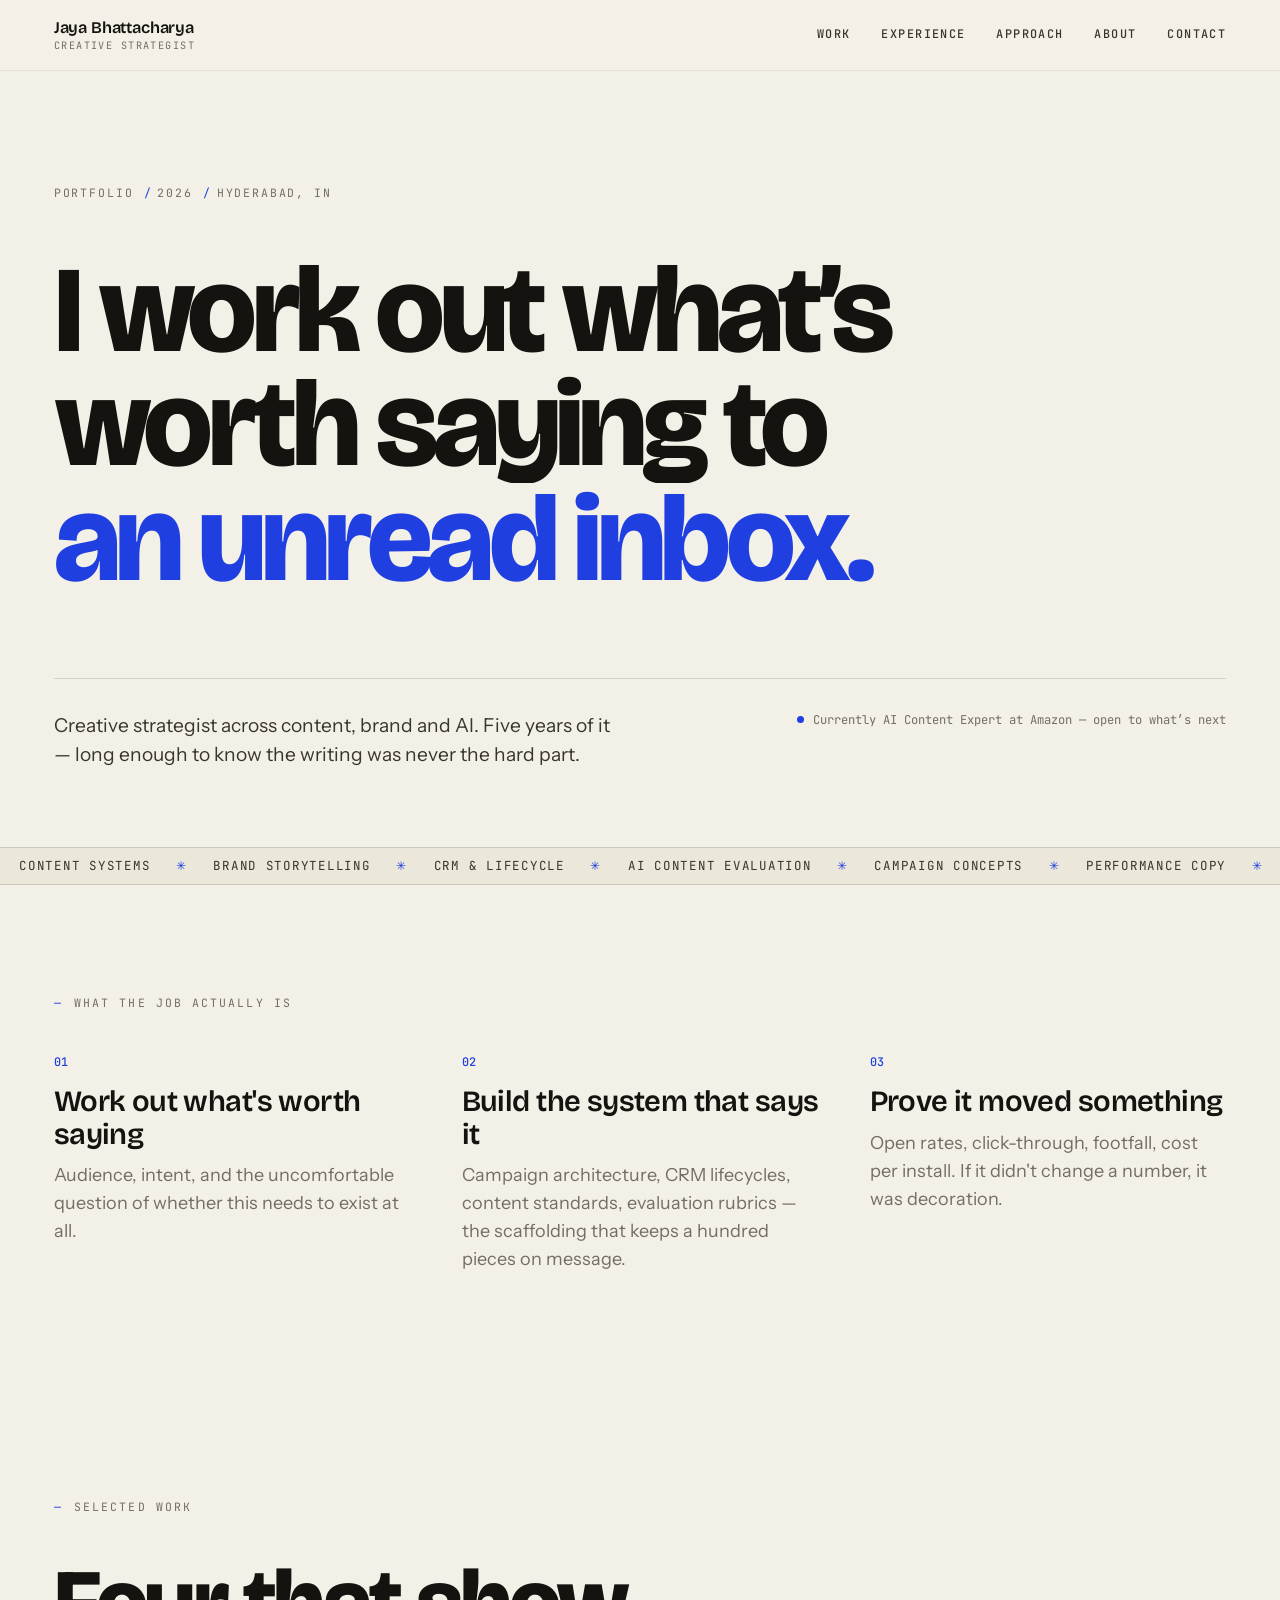
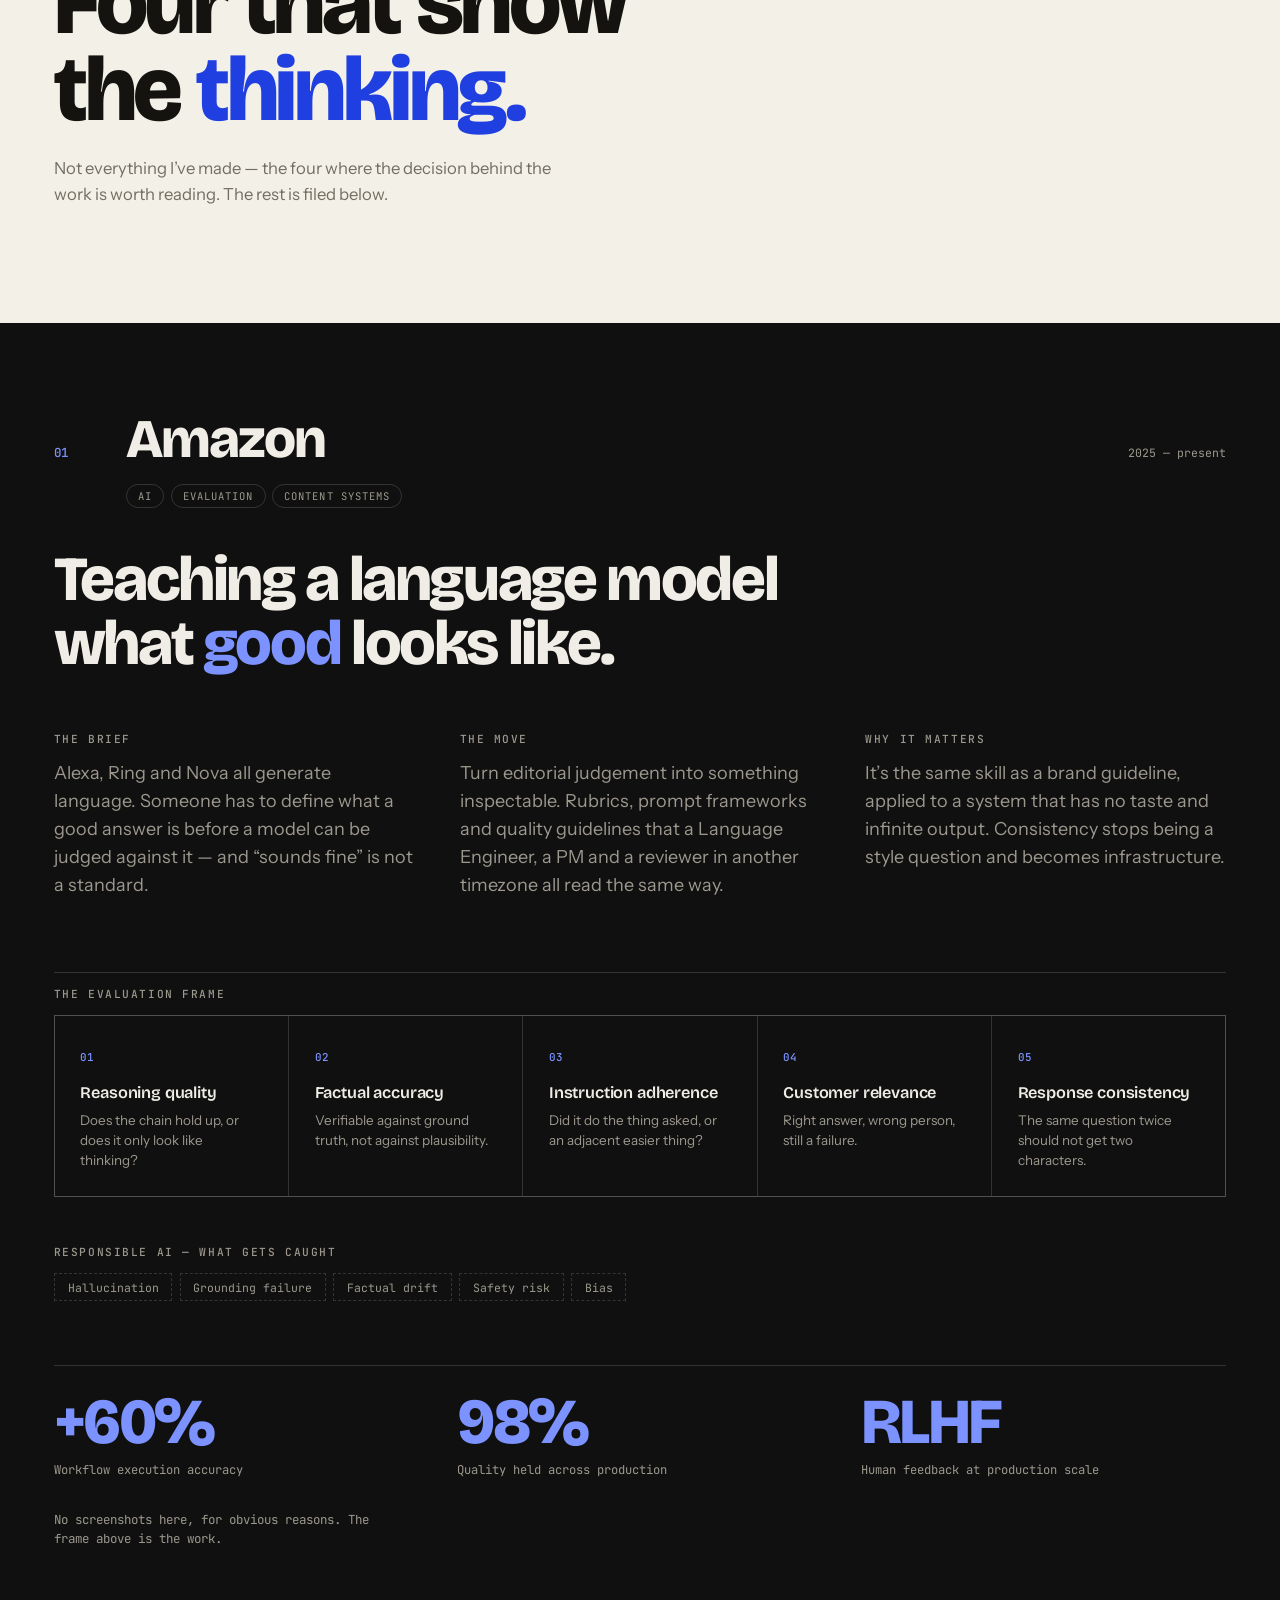
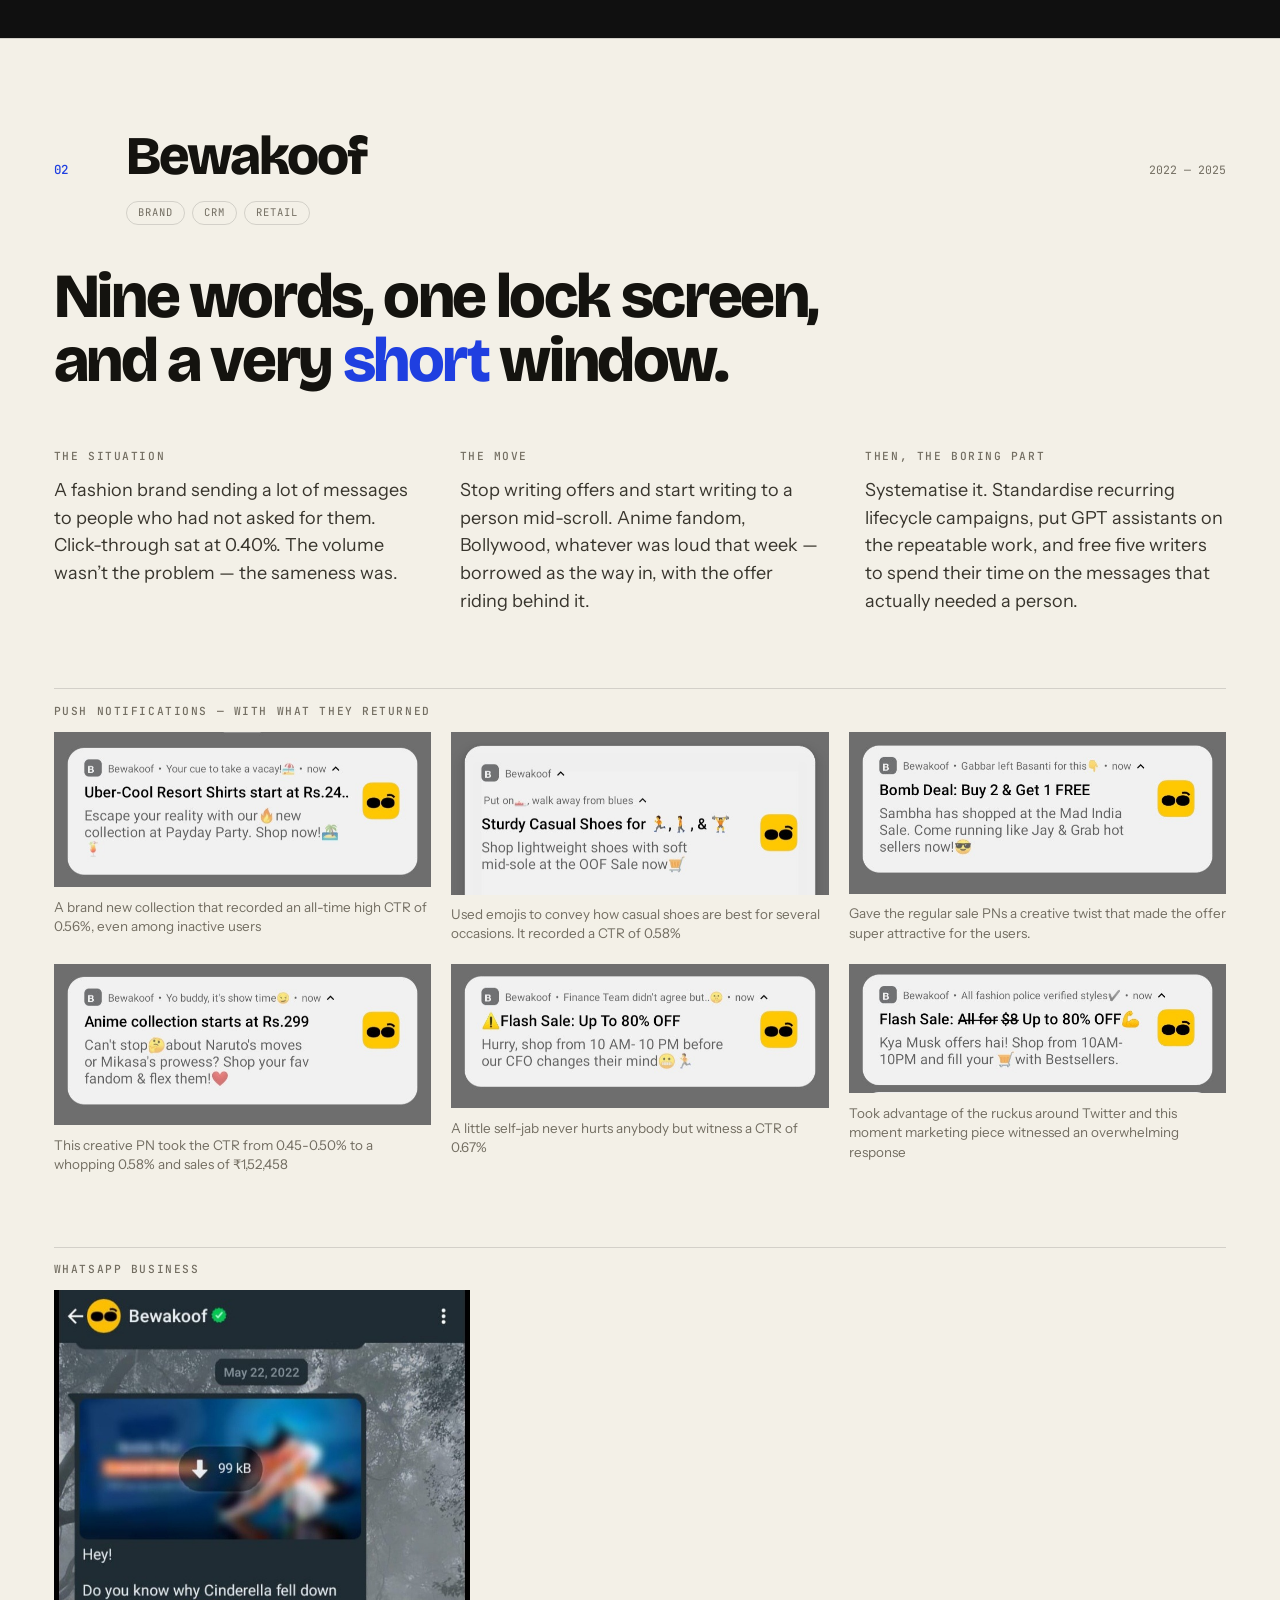
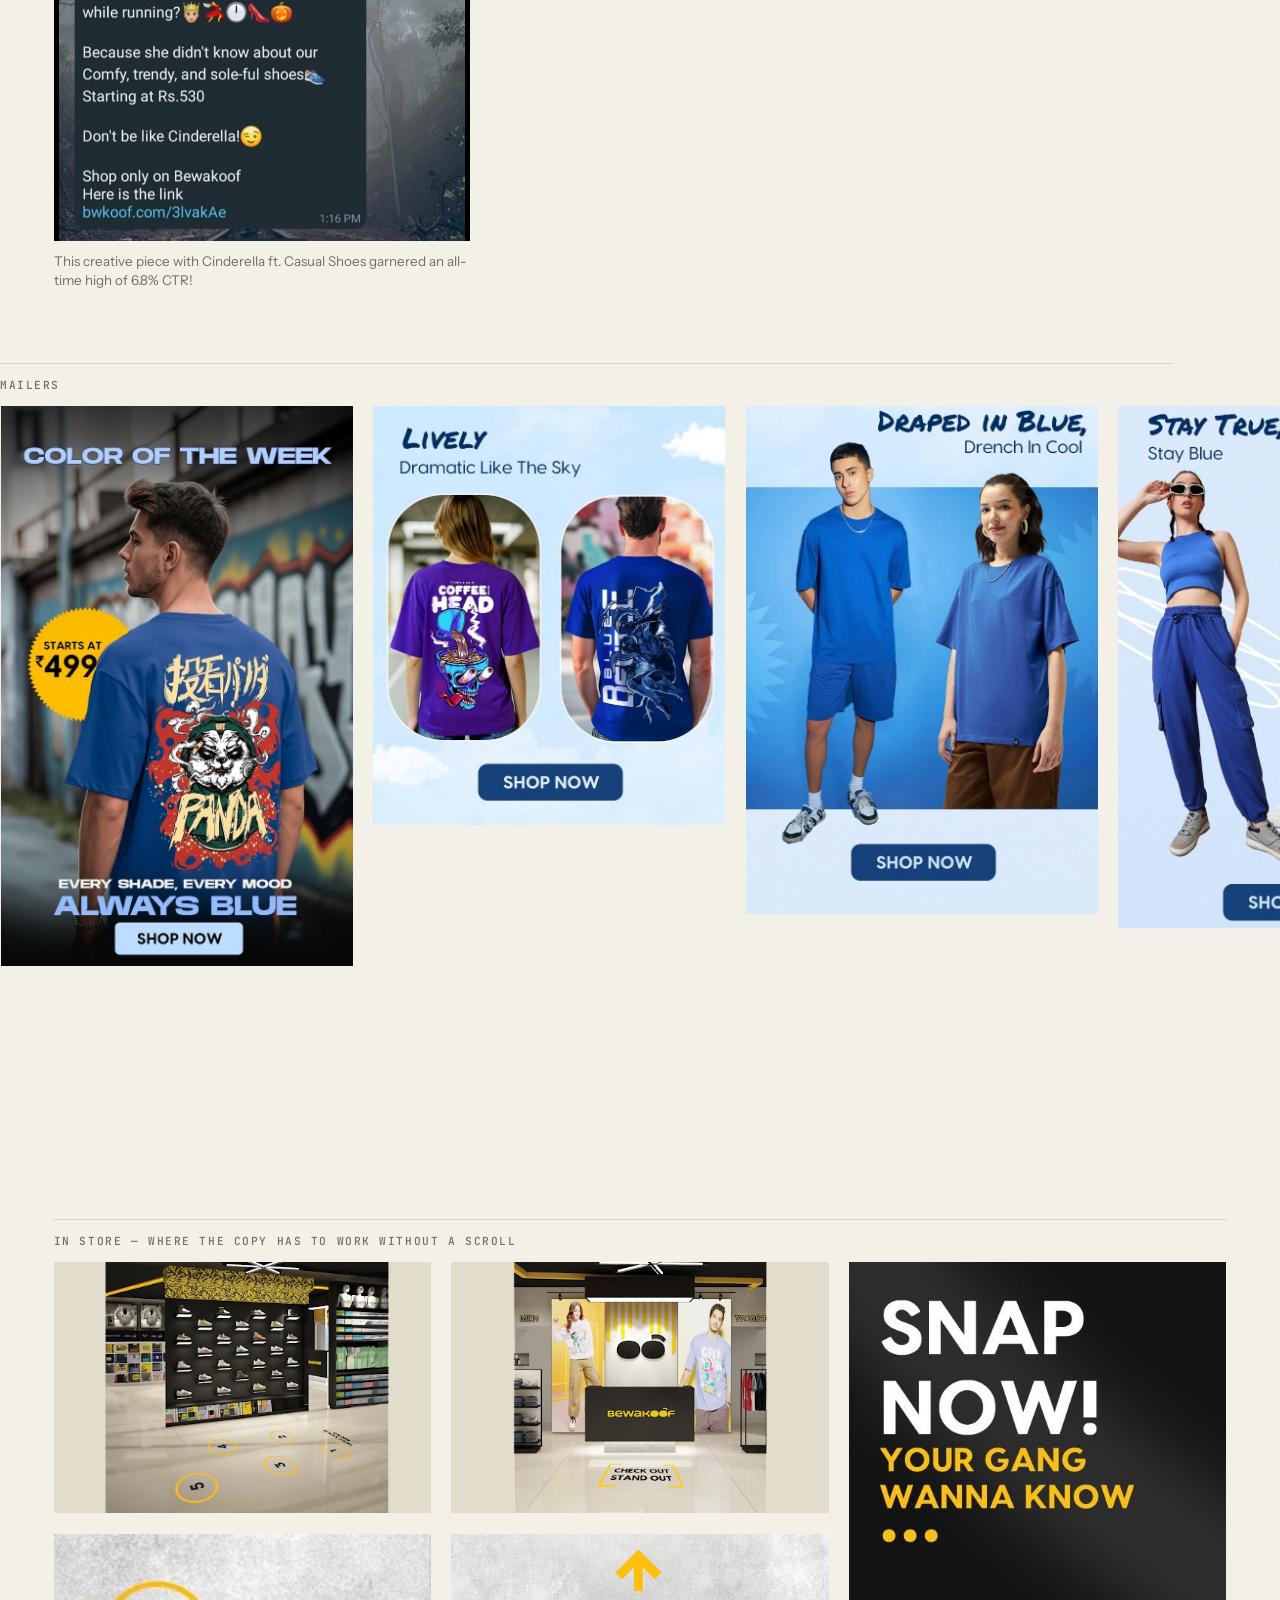
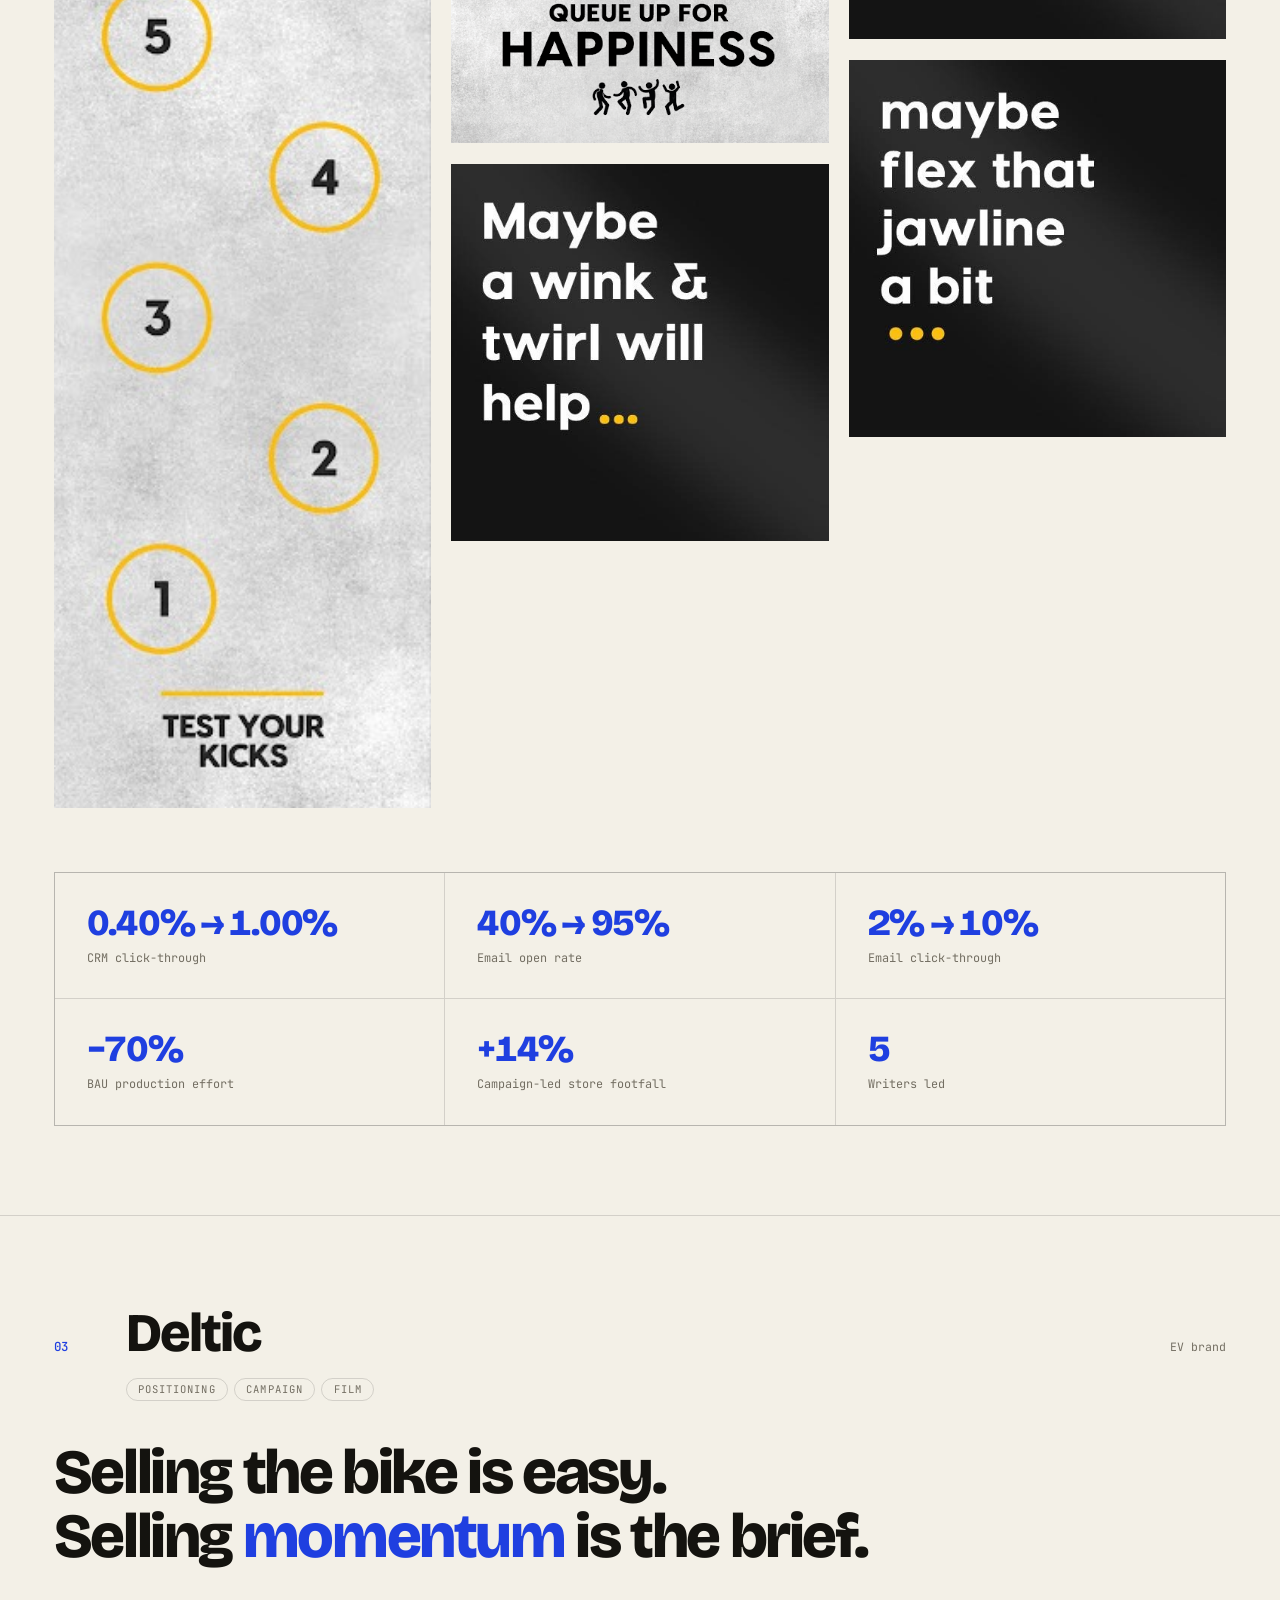
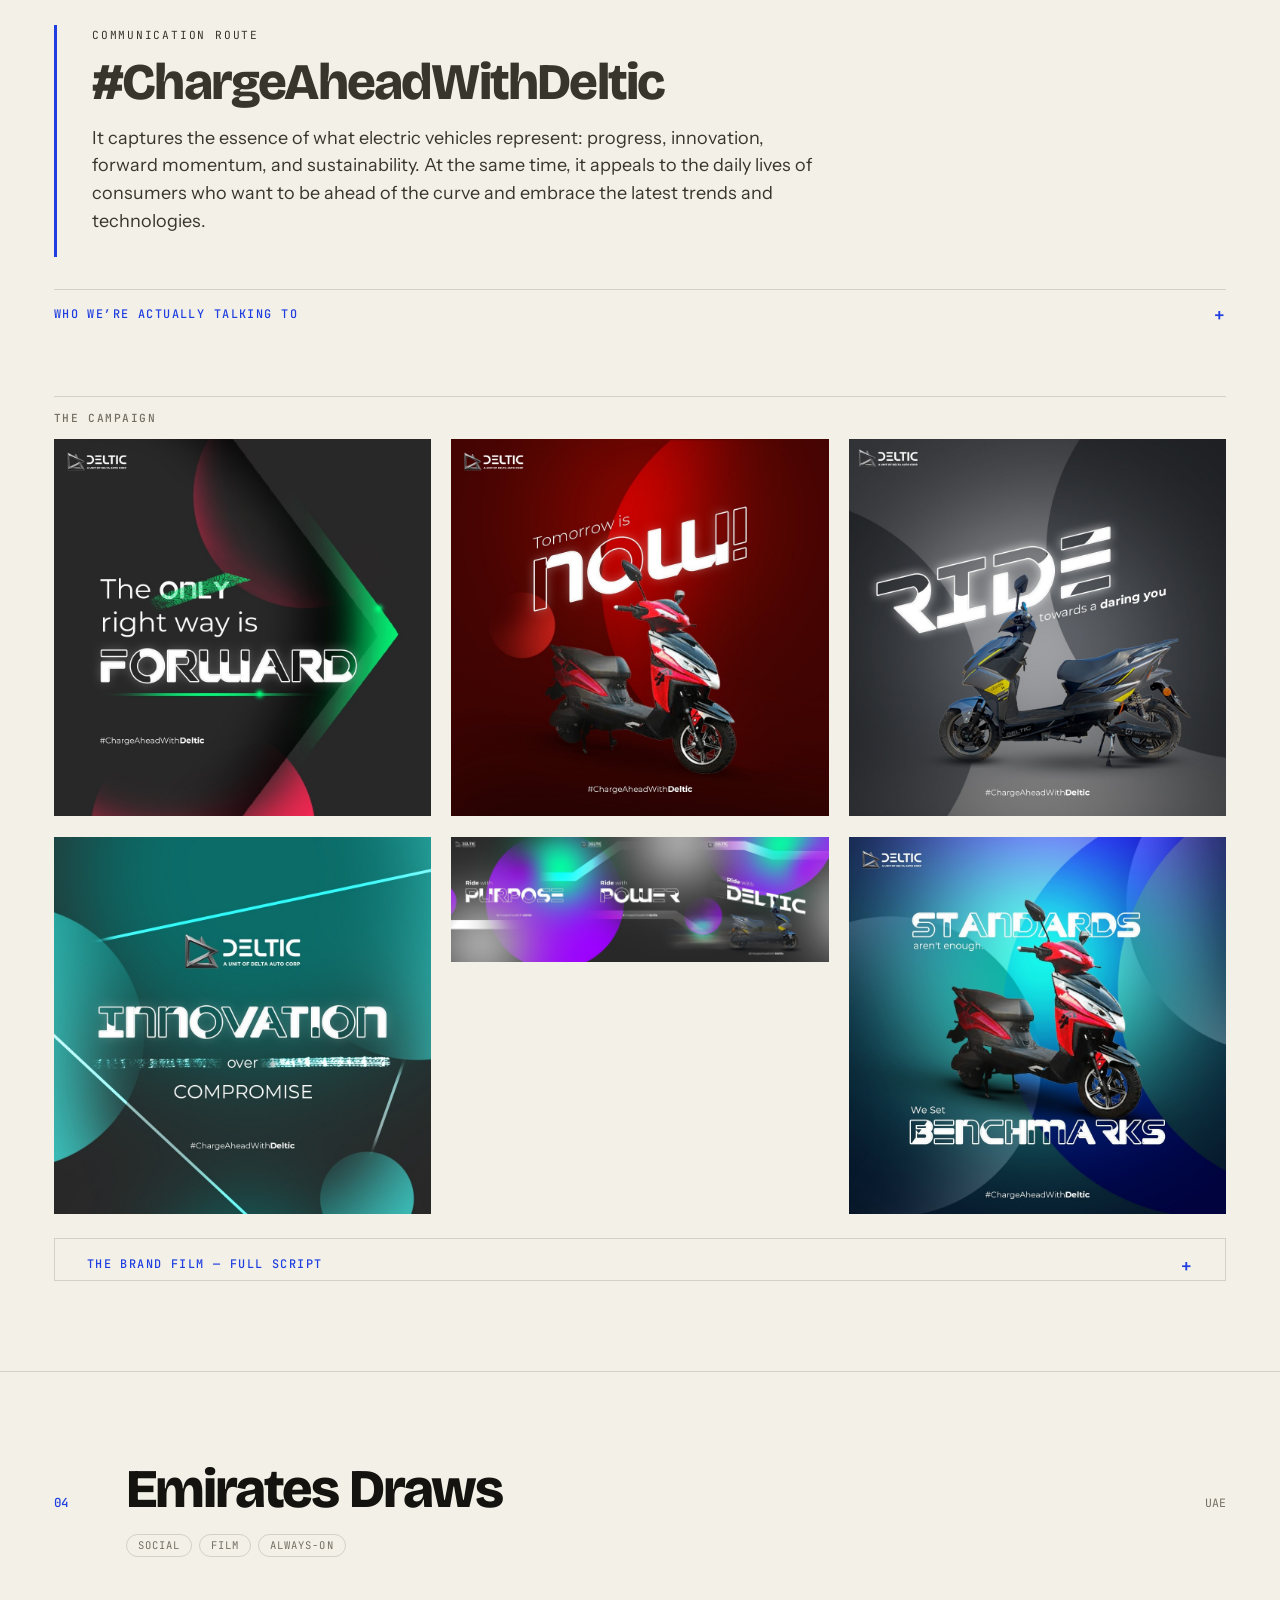
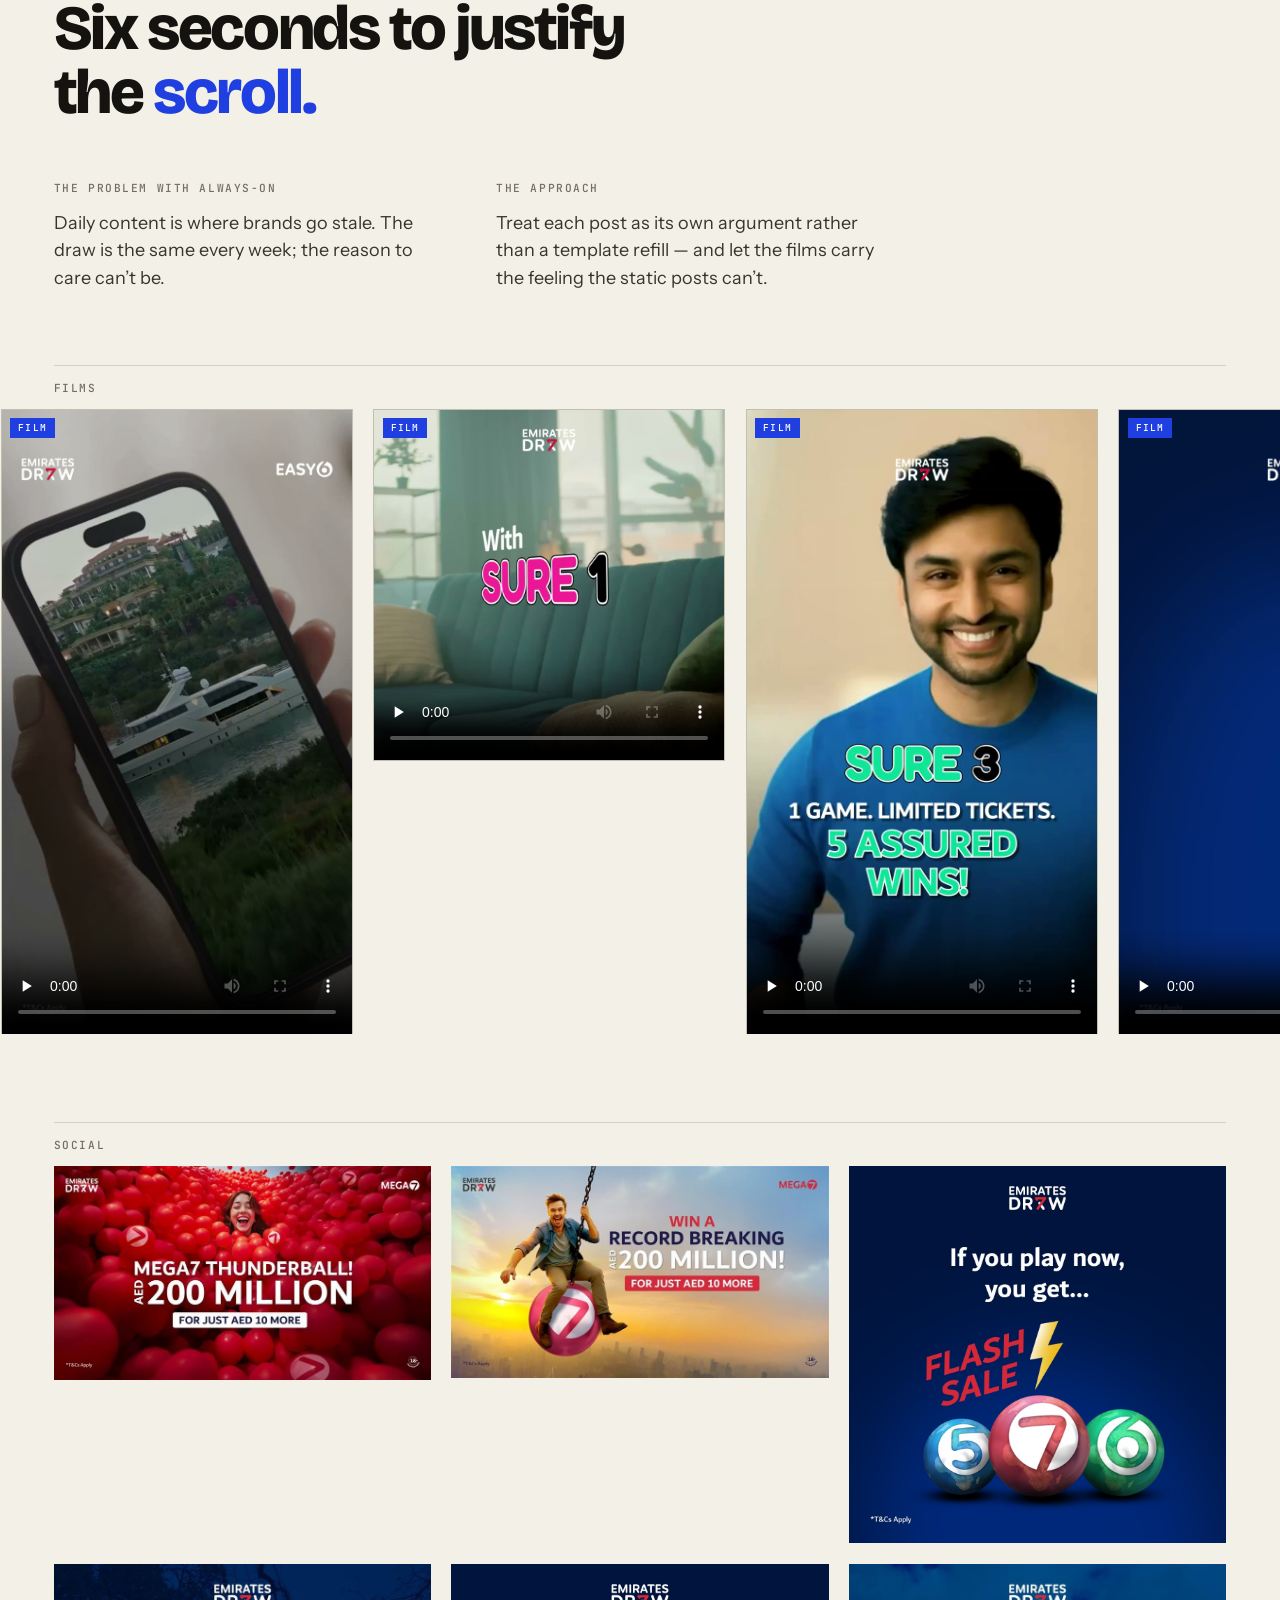
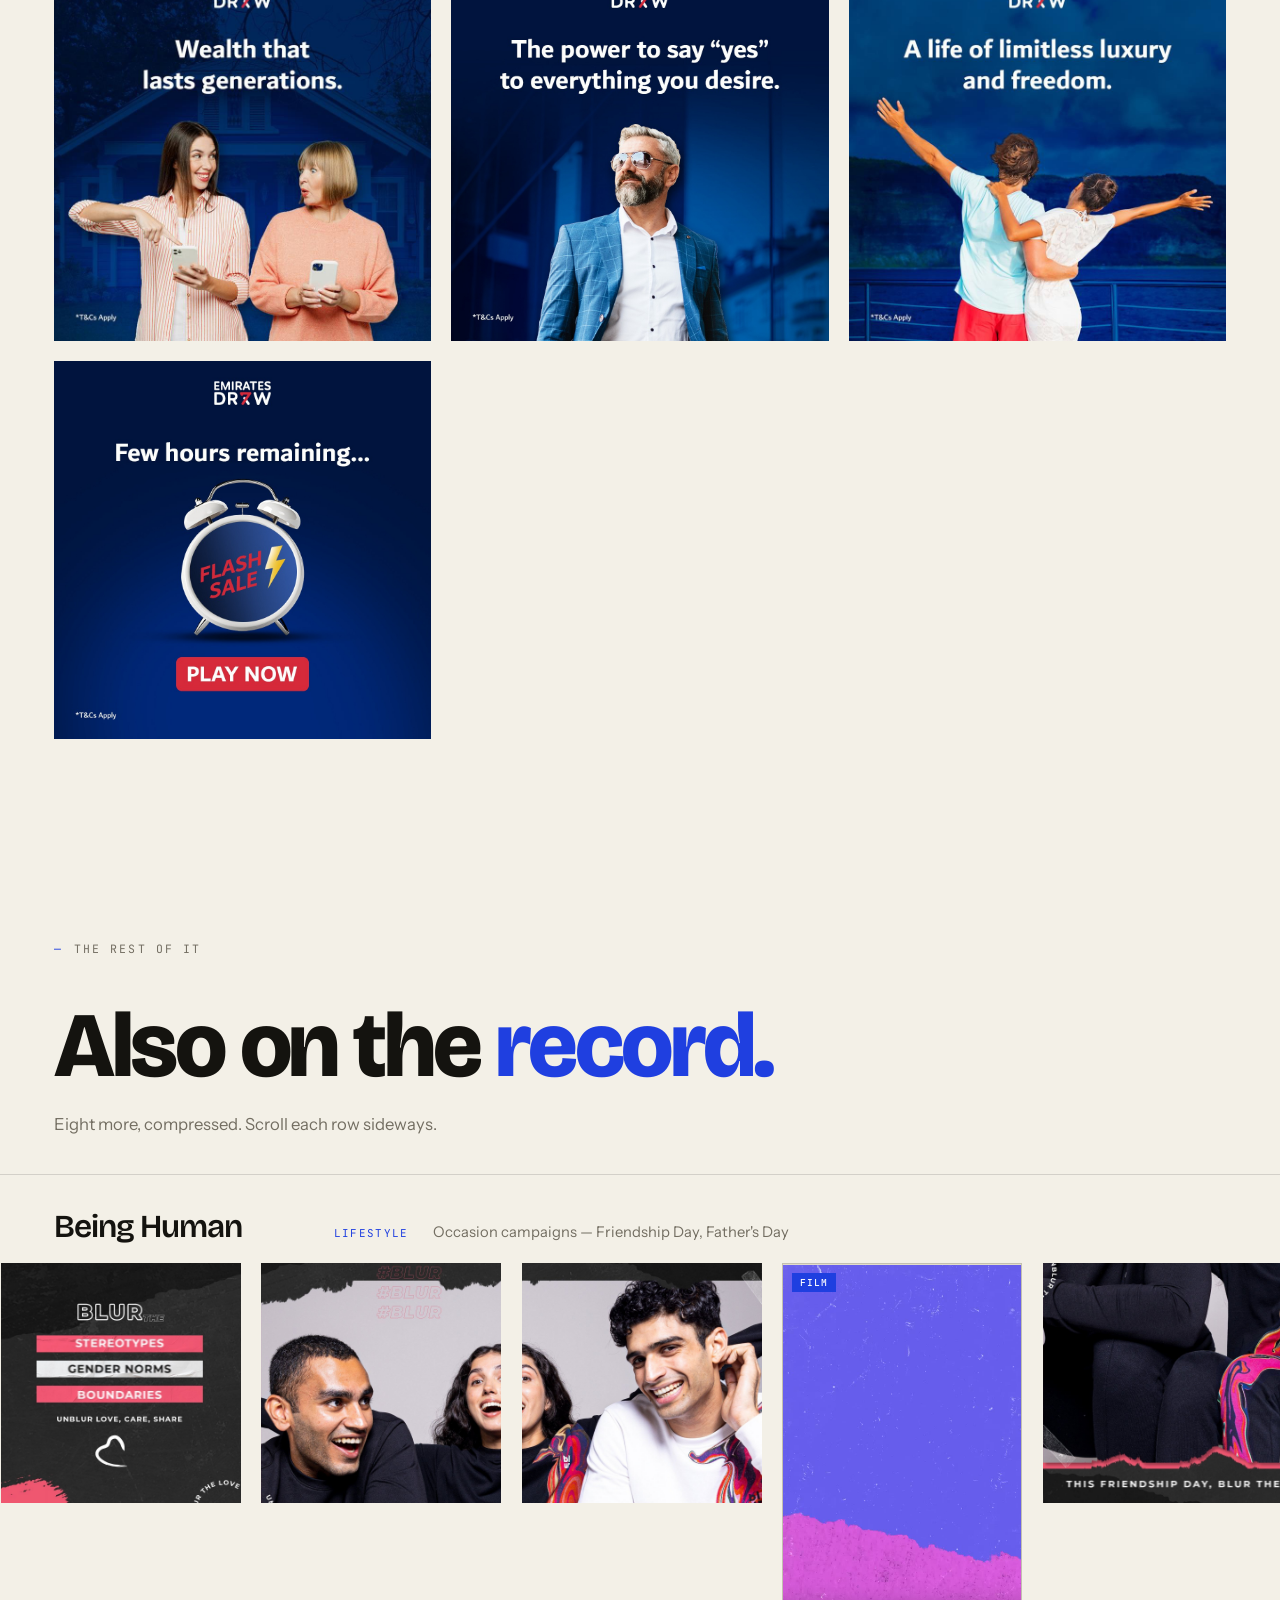
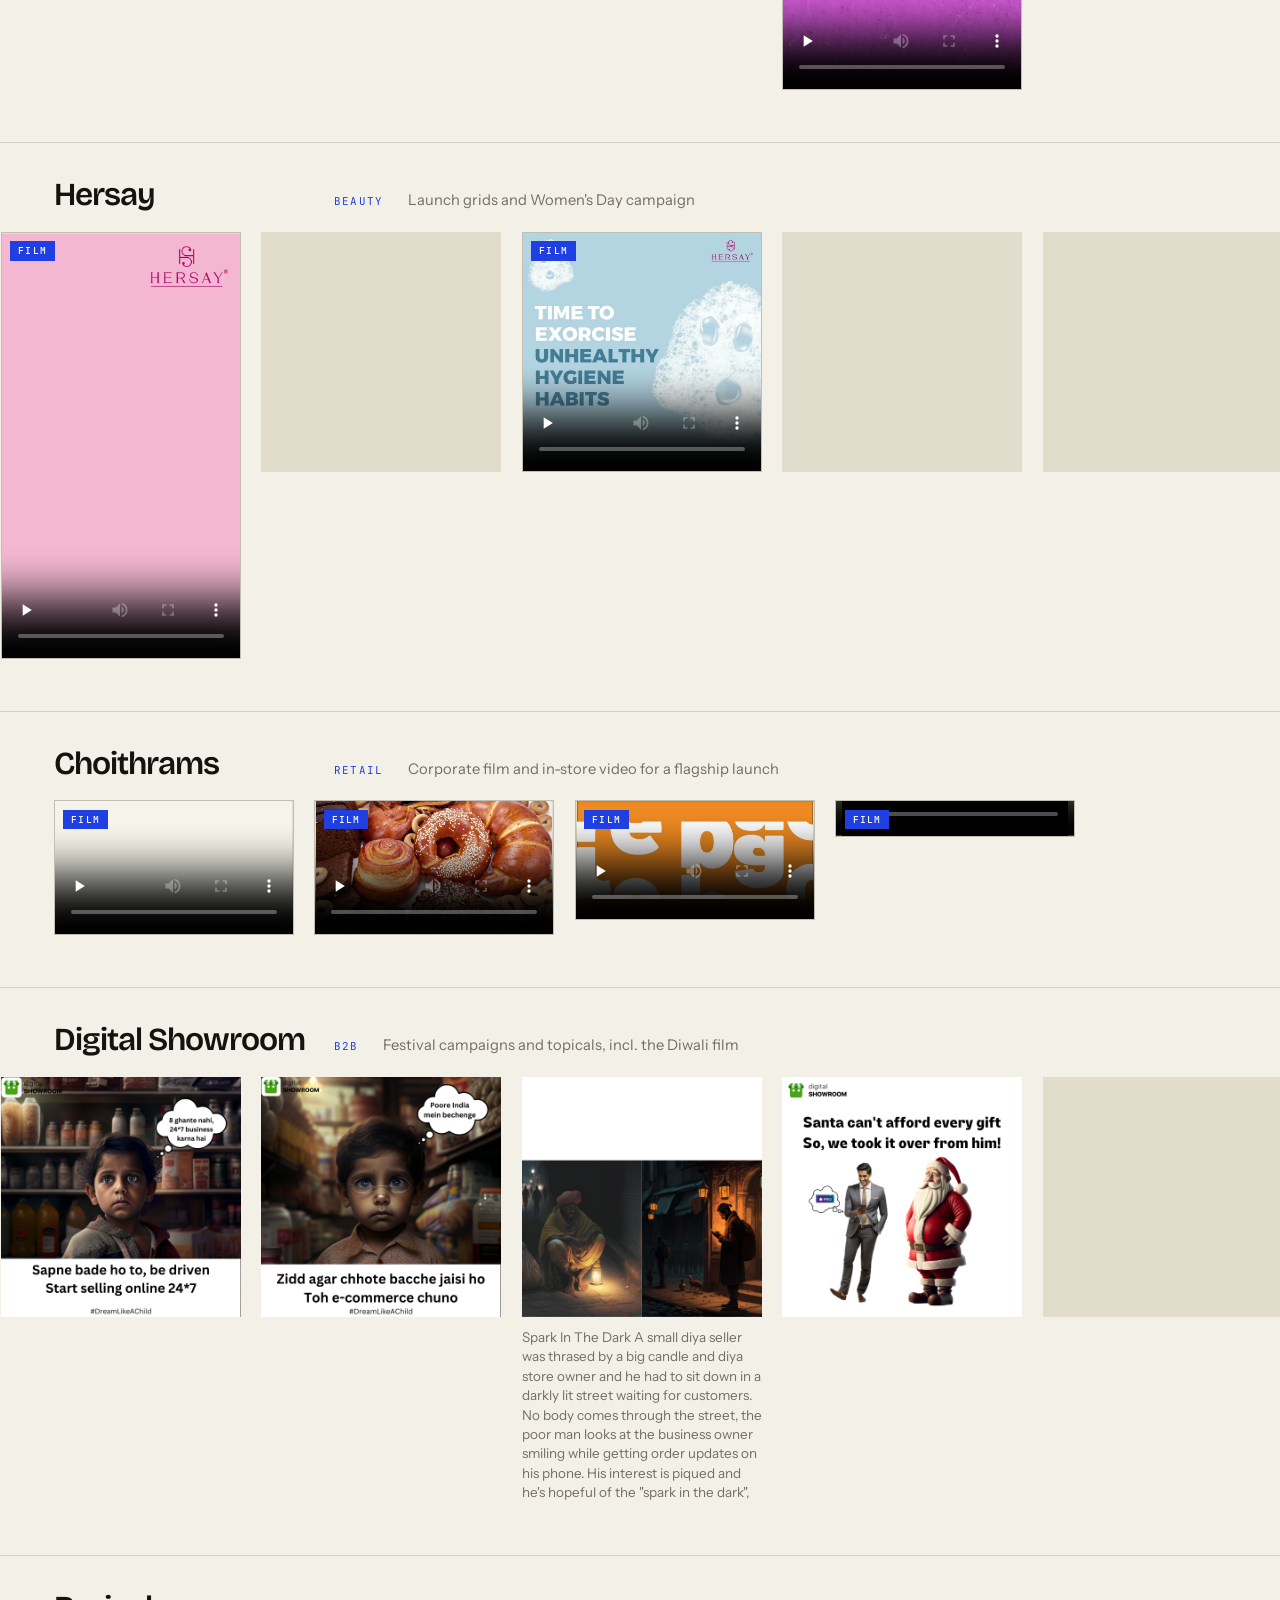
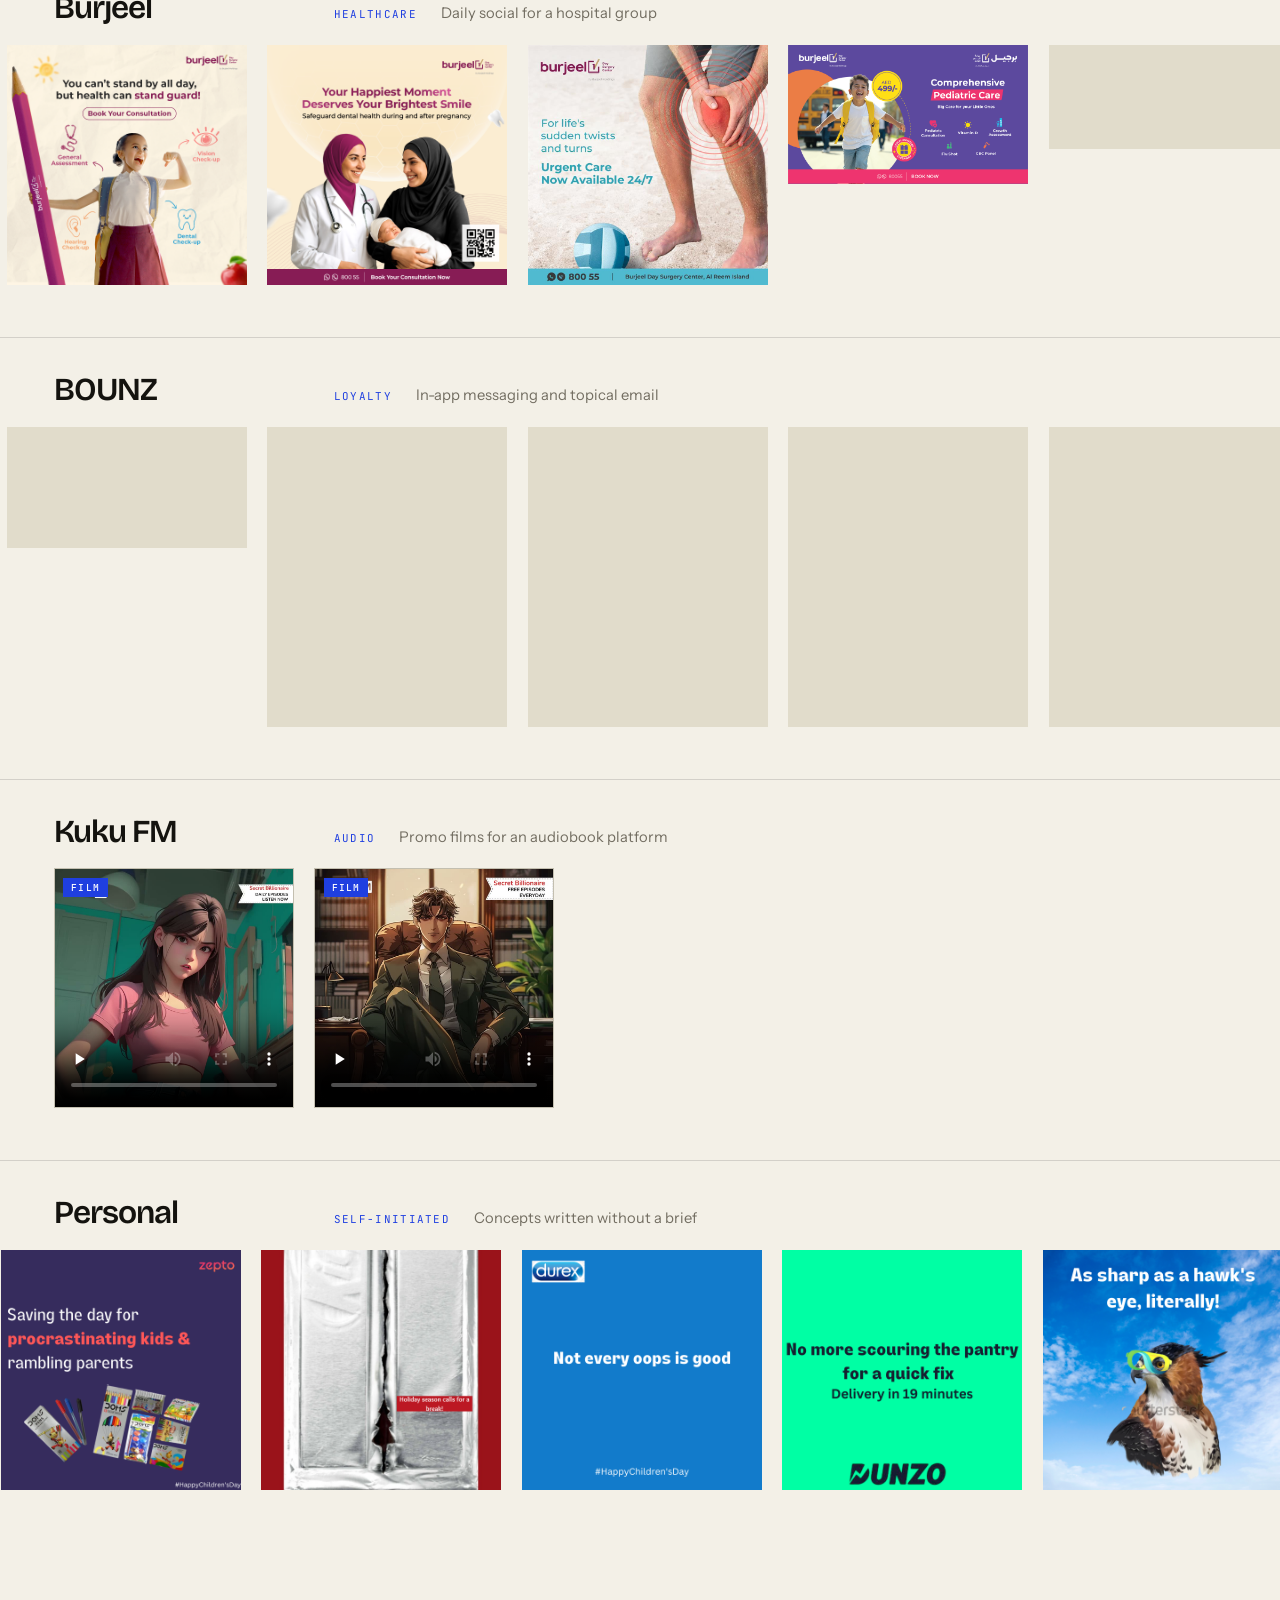
==== commit 8660c304: "Rebuild for 2026: curated, editorial, paper and one blue Full redesign, not a reskin. The previous s" ====
--- a/index.html
+++ b/index.html
@@ -3,580 +3,492 @@
 <head>
 <meta charset="utf-8">
 <meta name="viewport" content="width=device-width, initial-scale=1">
-<title>Jaya Bhattacharya — Creative Strategist &amp; AI Content Specialist</title>
-<meta name="description" content="Creative strategist with five years across AI, ecommerce and consumer brands. AI Content Expert at Amazon; previously Associate Manager, Content &amp; Communications at Bewakoof, where CRM click-through rose 150%.">
+<title>Jaya Bhattacharya — Creative Strategist</title>
+<meta name="description" content="Creative strategist working across content, brand and AI. Currently setting content quality standards for language models at Amazon; previously ran content and communications at Bewakoof, where CRM click-through went from 0.40% to 1.00%.">
 <meta name="author" content="Jaya Bhattacharya">
-<meta name="theme-color" content="#0C0C0D">
-<meta property="og:title" content="Jaya Bhattacharya — Creative Strategist &amp; AI Content Specialist">
-<meta property="og:description" content="I write to make things work. Five years across AI, ecommerce and consumer brands — content that answers to a number.">
+<meta name="theme-color" content="#F3F0E7">
+<link rel="canonical" href="https://jayabht.github.io/">
 <meta property="og:type" content="website">
 <meta property="og:url" content="https://jayabht.github.io/">
+<meta property="og:title" content="Jaya Bhattacharya — Creative Strategist">
+<meta property="og:description" content="I work out what's worth saying — to a lock screen, a shop window, or a language model.">
 <meta property="og:image" content="https://jayabht.github.io/assets/img/jaya-portrait.jpg">
 <meta name="twitter:card" content="summary_large_image">
-<link rel="icon" href="data:image/svg+xml,&lt;svg xmlns=%22http://www.w3.org/2000/svg%22 viewBox=%220 0 100 100%22&gt;&lt;rect width=%22100%22 height=%22100%22 fill=%22%230C0C0D%22/&gt;&lt;text y=%22.78em%22 x=%2250%22 text-anchor=%22middle%22 font-size=%2276%22 font-family=%22Georgia,serif%22 font-style=%22italic%22 fill=%22%23FF4A1C%22&gt;J&lt;/text&gt;&lt;/svg&gt;">
+<link rel="icon" href="data:image/svg+xml,&lt;svg xmlns=%22http://www.w3.org/2000/svg%22 viewBox=%220 0 100 100%22&gt;&lt;rect width=%22100%22 height=%22100%22 fill=%22%23F3F0E7%22/&gt;&lt;text y=%22.82em%22 x=%2250%22 text-anchor=%22middle%22 font-size=%2286%22 font-family=%22Georgia,serif%22 font-weight=%22700%22 fill=%22%231F3FE0%22&gt;J&lt;/text&gt;&lt;/svg&gt;">
 <link rel="preconnect" href="https://fonts.googleapis.com">
 <link rel="preconnect" href="https://fonts.gstatic.com" crossorigin>
-<link href="https://fonts.googleapis.com/css2?family=Instrument+Serif:ital@0;1&family=Space+Grotesk:wght@300;400;500;600;700&display=swap" rel="stylesheet">
+<link href="https://fonts.googleapis.com/css2?family=Bricolage+Grotesque:opsz,wght@12..96,400;12..96,600;12..96,800&family=Instrument+Sans:ital,wght@0,400;0,500;0,600;1,400&family=JetBrains+Mono:wght@400;500&display=swap" rel="stylesheet">
 <link rel="stylesheet" href="style.css">
+<script type="application/ld+json">{"@context": "https://schema.org", "@type": "Person", "name": "Jaya Bhattacharya", "jobTitle": "Creative Strategist", "email": "mailto:jayab002@gmail.com", "url": "https://jayabht.github.io/", "image": "https://jayabht.github.io/assets/img/jaya-portrait.jpg", "sameAs": ["https://linkedin.com/in/jaya-bhattacharya/"], "worksFor": {"@type": "Organization", "name": "Amazon"}, "alumniOf": {"@type": "CollegeOrUniversity", "name": "Kolhan University"}, "knowsAbout": ["Creative Strategy", "Content Strategy", "Brand Storytelling", "AI Content Evaluation", "Content Systems", "CRM Marketing"]}</script>
 </head>
 <body>
 <a class="skip" href="#work">Skip to work</a>
 
-<div class="grain" aria-hidden="true"></div>
-<div class="progress" aria-hidden="true"><span></span></div>
-<div class="cursor" aria-hidden="true">
-  <div class="cursor__ring"><span class="cursor__label"></span></div>
-  <div class="cursor__dot"></div>
+<header class="nav">
+  <div class="nav__in">
+    <a class="nav__me" href="#top">
+      <span class="nav__nm">Jaya Bhattacharya</span>
+      <span class="nav__rl">Creative Strategist</span>
+    </a>
+    <nav class="nav__links" aria-label="Primary">
+        <a href="#work">Work</a>
+        <a href="#experience">Experience</a>
+        <a href="#approach">Approach</a>
+        <a href="#about">About</a>
+        <a href="#contact">Contact</a>
+    </nav>
+    <button class="nav__btn" type="button" aria-expanded="false" aria-controls="menu">
+      <span class="nav__btn-t" data-open="Menu" data-close="Close">Menu</span>
+    </button>
+  </div>
+</header>
+
+<div class="menu" id="menu" hidden>
+  <nav aria-label="Mobile">
+    <ul>
+      <li><a href="#work"><span class="menu__n">01</span>Work</a></li>
+      <li><a href="#experience"><span class="menu__n">02</span>Experience</a></li>
+      <li><a href="#approach"><span class="menu__n">03</span>Approach</a></li>
+      <li><a href="#about"><span class="menu__n">04</span>About</a></li>
+      <li><a href="#contact"><span class="menu__n">05</span>Contact</a></li>
+    </ul>
+  </nav>
+  <div class="menu__foot">
+    <a href="mailto:jayab002@gmail.com">jayab002@gmail.com</a>
+    <a href="https://linkedin.com/in/jaya-bhattacharya/" target="_blank" rel="noopener">LinkedIn</a>
+  </div>
 </div>
-<div class="peek" aria-hidden="true"><img src="" alt=""></div>
-
-<header class="bar">
-  <div class="bar__in">
-    <a class="bar__name" href="#top">Jaya&nbsp;Bhattacharya</a>
-    <span class="bar__yrs">( 05&nbsp;YRS )</span>
-    <nav class="bar__nav">
-      <a href="#about">About</a>
-      <a href="#work">Work</a>
-      <a href="#contact">Contact</a>
-    </nav>
-  </div>
-</header>
 
 <main id="top">
 
-  <section class="hero" id="hero">
-    <div class="hero__glow" aria-hidden="true"></div>
-    <div class="shell">
-      <p class="hero__eyebrow"><span class="pulse" aria-hidden="true"></span>Creative Strategist &mdash; Content Strategy &mdash; AI Content Specialist</p>
+  <!-- ============================================================ hero -->
+  <section class="hero">
+    <div class="wrap">
+      <p class="hero__meta">
+        <span>Portfolio</span><span>2026</span><span>Hyderabad, IN</span>
+      </p>
       <h1 class="hero__h1">
-        <span class="ln"><span>I write</span></span>
-        <span class="ln"><span>to make things</span></span>
-        <span class="ln"><span><em>work.</em></span></span>
+        <span class="vh">I work out what&rsquo;s worth saying to a lock screen, an unread inbox, a shop window, a language model, or an endless scroll.</span>
+        <span aria-hidden="true">
+          <span class="hero__l">I work out what&rsquo;s</span>
+          <span class="hero__l">worth saying to</span>
+          <span class="hero__l rot">
+          <span class="rot__i is-on">a lock screen.</span>
+          <span class="rot__i">an unread inbox.</span>
+          <span class="rot__i">a shop window.</span>
+          <span class="rot__i">a language model.</span>
+          <span class="rot__i">an endless scroll.</span>
+          </span>
+        </span>
       </h1>
-      <div class="hero__foot">
-        <p class="hero__sub">Five years across AI, ecommerce and consumer brands &mdash; turning ambiguous briefs into content that answers to a number.</p>
-        <a class="hero__cue" href="#stats"><span>Scroll</span><span aria-hidden="true">&darr;</span></a>
-      </div>
-      <dl class="creds">
-        <div>
-          <dt>Now</dt>
-          <dd>AI Content Expert, <strong>Amazon</strong></dd>
-        </div>
-        <div>
-          <dt>Before</dt>
-          <dd>Associate Manager, Content &amp; Communications, <strong>Bewakoof</strong></dd>
-        </div>
-        <div>
-          <dt>Also</dt>
-          <dd>Pocket FM &middot; Bumble &middot; Amazon Prime Video &middot; YouTube India</dd>
-        </div>
-      </dl>
+      <div class="hero__base">
+        <p class="hero__sub">Creative strategist across content, brand and AI. Five years of it &mdash; long enough to know the writing was never the hard part.</p>
+        <p class="hero__now"><span class="dot" aria-hidden="true"></span>Currently AI Content Expert at Amazon &mdash; open to what&rsquo;s next</p>
+      </div>
     </div>
   </section>
 
-  <div class="marquee" aria-hidden="true">
-    <div class="marquee__track"><span>Bewakoof</span><span class="dot" aria-hidden="true">&bull;</span><span>Deltic</span><span class="dot" aria-hidden="true">&bull;</span><span>Emirates Draws</span><span class="dot" aria-hidden="true">&bull;</span><span>Choithrams</span><span class="dot" aria-hidden="true">&bull;</span><span>Burjeel</span><span class="dot" aria-hidden="true">&bull;</span><span>Kuku FM</span><span class="dot" aria-hidden="true">&bull;</span><span>BOUNZ</span><span class="dot" aria-hidden="true">&bull;</span><span>Hersay</span><span class="dot" aria-hidden="true">&bull;</span><span>Being Human</span><span class="dot" aria-hidden="true">&bull;</span><span>Digital Showroom</span><span class="dot" aria-hidden="true">&bull;</span><span>Bewakoof</span><span class="dot" aria-hidden="true">&bull;</span><span>Deltic</span><span class="dot" aria-hidden="true">&bull;</span><span>Emirates Draws</span><span class="dot" aria-hidden="true">&bull;</span><span>Choithrams</span><span class="dot" aria-hidden="true">&bull;</span><span>Burjeel</span><span class="dot" aria-hidden="true">&bull;</span><span>Kuku FM</span><span class="dot" aria-hidden="true">&bull;</span><span>BOUNZ</span><span class="dot" aria-hidden="true">&bull;</span><span>Hersay</span><span class="dot" aria-hidden="true">&bull;</span><span>Being Human</span><span class="dot" aria-hidden="true">&bull;</span><span>Digital Showroom</span><span class="dot" aria-hidden="true">&bull;</span></div>
-  </div>
-
-  <section class="stats" id="stats">
-    <div class="shell">
-      <p class="rule-label"><span>01</span> Receipts</p>
-      <div class="stats__grid">
-          <div class="stat reveal">
-            <p class="stat__fig" data-count="+150%">+150%</p>
-            <p class="stat__label">CRM click-through</p>
-            <p class="stat__note">0.40% → 1.00% · Bewakoof</p>
-          </div>
-          <div class="stat reveal">
-            <p class="stat__fig" data-count="40→95%">40→95%</p>
-            <p class="stat__label">Email open rate</p>
-            <p class="stat__note">Promotional campaigns · Bewakoof</p>
-          </div>
-          <div class="stat reveal">
-            <p class="stat__fig" data-count="2→10%">2→10%</p>
-            <p class="stat__label">Email click-through</p>
-            <p class="stat__note">Launches and retention · Bewakoof</p>
-          </div>
-          <div class="stat reveal">
-            <p class="stat__fig" data-count="−70%">−70%</p>
-            <p class="stat__label">Production effort</p>
-            <p class="stat__note">GPT-powered CRM workflows · Bewakoof</p>
-          </div>
-          <div class="stat reveal">
-            <p class="stat__fig" data-count="+60%">+60%</p>
-            <p class="stat__label">Workflow accuracy</p>
-            <p class="stat__note">AI evaluation frameworks · Amazon</p>
-          </div>
-          <div class="stat reveal">
-            <p class="stat__fig" data-count="5">5</p>
-            <p class="stat__label">Writers led</p>
-            <p class="stat__note">Content team · Bewakoof</p>
-          </div>
+  <div class="tick" aria-hidden="true"><div class="tick__t"><span>Creative strategy</span><span class="tick__d">✳</span><span>Content systems</span><span class="tick__d">✳</span><span>Brand storytelling</span><span class="tick__d">✳</span><span>CRM &amp; lifecycle</span><span class="tick__d">✳</span><span>AI content evaluation</span><span class="tick__d">✳</span><span>Campaign concepts</span><span class="tick__d">✳</span><span>Performance copy</span><span class="tick__d">✳</span><span>Prompt frameworks</span><span class="tick__d">✳</span><span>Creative strategy</span><span class="tick__d">✳</span><span>Content systems</span><span class="tick__d">✳</span><span>Brand storytelling</span><span class="tick__d">✳</span><span>CRM &amp; lifecycle</span><span class="tick__d">✳</span><span>AI content evaluation</span><span class="tick__d">✳</span><span>Campaign concepts</span><span class="tick__d">✳</span><span>Performance copy</span><span class="tick__d">✳</span><span>Prompt frameworks</span><span class="tick__d">✳</span></div></div>
+
+  <!-- ============================================================ does -->
+  <section class="does">
+    <div class="wrap">
+      <p class="lab"><span>&#8212;</span> What the job actually is</p>
+      <div class="does__grid">
+      <div class="does__item reveal">
+        <span class="num">01</span>
+        <h3>Work out what&#x27;s worth saying</h3>
+        <p>Audience, intent, and the uncomfortable question of whether this needs to exist at all.</p>
+      </div>
+      <div class="does__item reveal">
+        <span class="num">02</span>
+        <h3>Build the system that says it</h3>
+        <p>Campaign architecture, CRM lifecycles, content standards, evaluation rubrics — the scaffolding that keeps a hundred pieces on message.</p>
+      </div>
+      <div class="does__item reveal">
+        <span class="num">03</span>
+        <h3>Prove it moved something</h3>
+        <p>Open rates, click-through, footfall, cost per install. If it didn&#x27;t change a number, it was decoration.</p>
+      </div>
       </div>
     </div>
   </section>
 
-  <section class="about" id="about">
-    <div class="shell">
-      <p class="rule-label"><span>02</span> About</p>
-      <div class="about__grid">
-        <div class="about__lead">
-          <h2 class="h-display reveal">Five years making<br>content <em>accountable.</em></h2>
-        </div>
-        <div class="about__media reveal">
-          <img src="assets/img/jaya-portrait.jpg" alt="Jaya Bhattacharya" loading="lazy" decoding="async">
-          <a class="about__li" href="https://linkedin.com/in/jaya-bhattacharya/" target="_blank" rel="noopener">
-            LinkedIn <span aria-hidden="true">&#8599;</span>
-          </a>
-        </div>
-        <div class="about__text reveal">
-          <p>I&rsquo;m a creative strategist working where content, performance and AI meet. Today I&rsquo;m an AI Content Expert at Amazon, evaluating large language models across Alexa, Ring and Nova &mdash; building the prompt frameworks, evaluation rubrics and quality standards that decide what &ldquo;good&rdquo; means for AI-generated content.</p>
-          <p>Before that came close to four years at Bewakoof, ending as Associate Manager, Content &amp; Communications. I owned communication across CRM, app, web, retail and paid media, managed a team of five writers, and took CRM click-through from 0.40% to 1.00%. Alongside it I freelanced for Pocket FM, Bumble, Amazon Prime Video and YouTube India.</p>
-          <p>Different briefs, same job: take something ambiguous and turn it into content that is clear, on-brand and answerable to a number.</p>
-          <p class="about__kicker">I don&rsquo;t just write to sound good. I write to make things work.</p>
-        </div>
-      </div>
-
-      <h3 class="sub-label"><span>&mdash;</span> Experience</h3>
-      <ol class="xplist">
-        <li class="xp reveal">
-          <div class="xp__when">
-            <span class="xp__dates">Oct 2025 — Present</span>
-            <span class="xp__now">Current</span>
-          </div>
-          <div class="xp__what">
-            <h4 class="xp__role">AI Content Expert</h4>
-            <p class="xp__org">Amazon <span>&middot;</span> Hyderabad</p>
-            <ul class="xp__points">
-              <li>Own AI content quality strategy across Alexa, Ring and Nova, partnering with Language Engineers, Product Managers and Engineering to align standards with product roadmaps.</li>
-              <li>Evaluate large language models using RLHF across production workflows — reasoning quality, factual accuracy, instruction adherence and response consistency.</li>
-              <li>Run Responsible AI evaluations, identifying and mitigating hallucinations, grounding failures, safety risks and bias.</li>
-            </ul>
-            <ul class="xp__metrics"><li>+60% workflow execution accuracy</li><li>98% quality at delivery</li></ul>
-          </div>
-        </li>
-        <li class="xp reveal">
-          <div class="xp__when">
-            <span class="xp__dates">Jan 2022 — Sept 2025</span>
-            
-          </div>
-          <div class="xp__what">
-            <h4 class="xp__role">Associate Manager, Content &amp; Communications</h4>
-            <p class="xp__org">Bewakoof <span>&middot;</span> Bangalore</p>
-            <ul class="xp__points">
-              <li>Led communication strategy across CRM, app, web, retail, paid media and lifecycle marketing.</li>
-              <li>Managed a team of five content writers — workload planning, quality review and campaign execution.</li>
-              <li>Spearheaded adoption of GPT-powered content assistants, standardising recurring CRM workflows.</li>
-              <li>Planned retail communication across flagship stores: POS messaging, promotional copy and visual guidelines.</li>
-            </ul>
-            <ul class="xp__metrics"><li>CRM CTR +150% (0.40% → 1.00%)</li><li>Open rate 40% → 95%</li><li>Email CTR 2% → 10%</li><li>−70% BAU effort</li><li>+14% store footfall</li></ul>
-          </div>
-        </li>
-        <li class="xp reveal">
-          <div class="xp__when">
-            <span class="xp__dates">Oct 2023 — Oct 2024</span>
-            
-          </div>
-          <div class="xp__what">
-            <h4 class="xp__role">Copywriter &amp; Promo Producer</h4>
-            <p class="xp__org">Pocket FM <span>&middot;</span> Freelance</p>
-            <ul class="xp__points">
-              <li>Short-form promotional scripts and alternate creative directions for US audiences, refined against show performance data.</li>
-            </ul>
-            <ul class="xp__metrics"><li>CPI as low as $0.78</li></ul>
-          </div>
-        </li>
-        <li class="xp reveal">
-          <div class="xp__when">
-            <span class="xp__dates">Jun 2023 — Oct 2023</span>
-            
-          </div>
-          <div class="xp__what">
-            <h4 class="xp__role">Senior Creative Copywriter</h4>
-            <p class="xp__org">One Hand Clap <span>&middot;</span> Freelance</p>
-            <ul class="xp__points">
-              <li>Social concepts, campaign creative and multimedia narratives for Bumble and Amazon Prime Video; UGC-led content for YouTube India.</li>
-            </ul>
-            
-          </div>
-        </li>
-      </ol>
-
-      <div class="about__foot">
-        <div class="complist">
-          <div class="comp">
-            <h4 class="mini">Strategy &amp; AI</h4>
-            <ul><li>Content Strategy</li><li>Creative Strategy</li><li>Brand Storytelling</li><li>Consumer Insights</li><li>AI Content Evaluation</li><li>Prompt Engineering</li><li>Generative AI</li></ul>
-          </div>
-          <div class="comp">
-            <h4 class="mini">Growth &amp; Marketing</h4>
-            <ul><li>CRM &amp; Lifecycle Marketing</li><li>Performance Marketing</li><li>Paid Media</li><li>Campaign Planning</li><li>Retention</li><li>Full-funnel</li></ul>
-          </div>
-          <div class="comp">
-            <h4 class="mini">Analytics</h4>
-            <ul><li>Campaign Performance</li><li>Open Rate &amp; CTR</li><li>A/B Testing</li><li>Audience Insights</li><li>Google Analytics</li></ul>
-          </div>
-          <div class="comp">
-            <h4 class="mini">Leadership</h4>
-            <ul><li>Team Management</li><li>Editorial Operations</li><li>Stakeholder Management</li><li>Cross-functional Collaboration</li></ul>
-          </div>
-        </div>
-        <div class="edublock">
-          <h4 class="mini">Education</h4>
-          <ul class="edu">
-            <li>
-              <span class="edu__year">2019 — 2022</span>
-              <span class="edu__what"><strong>B.A. English Literature</strong><em>Kolhan University, Jamshedpur — 8.79 CGPA</em></span>
-            </li>
-            <li>
-              <span class="edu__year">2019</span>
-              <span class="edu__what"><strong>Intermediate, Commerce</strong><em>CBSE — 91%</em></span>
-            </li>
-          </ul>
-        </div>
-      </div>
+  <!-- ============================================================ work -->
+  <section class="sec" id="work">
+    <div class="wrap">
+      <p class="lab"><span>&#8212;</span> Selected work</p>
+      <h2 class="big reveal">Four that show<br>the <em>thinking.</em></h2>
+      <p class="dek reveal">Not everything I&rsquo;ve made &mdash; the four where the decision behind the work is worth reading. The rest is filed below.</p>
     </div>
   </section>
 
-  <section class="index" id="work">
-    <div class="shell">
-      <p class="rule-label"><span>03</span> Index</p>
-      <h2 class="h-display reveal">Ten brands. Nine categories.<br>One question: <em>does it perform?</em></h2>
-      <nav class="idxlist">
-        <a class="idx" href="#bewakoof" data-thumb="assets/img/58d0db9386009faa02a0d352a8b1f387.jpg" data-cursor="Open">
-          <span class="idx__num">01</span>
-          <span class="idx__client" data-text="Bewakoof">Bewakoof</span>
-          <span class="idx__scope">In-store Branding &amp; Lifestyle CRM</span>
-          <span class="idx__go" aria-hidden="true">&rarr;</span>
-        </a>
-        <a class="idx" href="#deltic" data-thumb="assets/img/1c6747ed98481f865385ff1f7e919c5d.jpg" data-cursor="Open">
-          <span class="idx__num">02</span>
-          <span class="idx__client" data-text="Deltic">Deltic</span>
-          <span class="idx__scope">Brand Positioning — EV</span>
-          <span class="idx__go" aria-hidden="true">&rarr;</span>
-        </a>
-        <a class="idx" href="#emirates-draws" data-thumb="assets/video/52de0cf0ba5cbcf75faf46efb002420a.jpg" data-cursor="Open">
-          <span class="idx__num">03</span>
-          <span class="idx__client" data-text="Emirates Draws">Emirates Draws</span>
-          <span class="idx__scope">Social Media &amp; BAU Promotions</span>
-          <span class="idx__go" aria-hidden="true">&rarr;</span>
-        </a>
-        <a class="idx" href="#choithrams" data-thumb="assets/video/fc555657031e6a9fbfb700cca513748b.jpg" data-cursor="Open">
-          <span class="idx__num">04</span>
-          <span class="idx__client" data-text="Choithrams">Choithrams</span>
-          <span class="idx__scope">Major Launch</span>
-          <span class="idx__go" aria-hidden="true">&rarr;</span>
-        </a>
-        <a class="idx" href="#burjeel" data-thumb="assets/img/35c8fb76182d070fcde92300bb2ba6ab.png" data-cursor="Open">
-          <span class="idx__num">05</span>
-          <span class="idx__client" data-text="Burjeel">Burjeel</span>
-          <span class="idx__scope">Social Media &amp; BAU Promotions</span>
-          <span class="idx__go" aria-hidden="true">&rarr;</span>
-        </a>
-        <a class="idx" href="#kuku-fm" data-thumb="assets/video/1901f487ec25c66565706fb6433761d6.jpg" data-cursor="Open">
-          <span class="idx__num">06</span>
-          <span class="idx__client" data-text="Kuku FM">Kuku FM</span>
-          <span class="idx__scope">Promos — Audiobooks</span>
-          <span class="idx__go" aria-hidden="true">&rarr;</span>
-        </a>
-        <a class="idx" href="#bounz" data-thumb="assets/img/914a22e71a37e1312a694e60221c3d29.jpg" data-cursor="Open">
-          <span class="idx__num">07</span>
-          <span class="idx__client" data-text="BOUNZ">BOUNZ</span>
-          <span class="idx__scope">Social Media &amp; Campaigns</span>
-          <span class="idx__go" aria-hidden="true">&rarr;</span>
-        </a>
-        <a class="idx" href="#hersay" data-thumb="assets/video/de3dc3401a1fb54fc7201dd71b1c4376.jpg" data-cursor="Open">
-          <span class="idx__num">08</span>
-          <span class="idx__client" data-text="Hersay">Hersay</span>
-          <span class="idx__scope">Social Media Marketing — Beauty</span>
-          <span class="idx__go" aria-hidden="true">&rarr;</span>
-        </a>
-        <a class="idx" href="#being-human" data-thumb="assets/img/f75ed86c090199f6303b073a1a91b206.jpg" data-cursor="Open">
-          <span class="idx__num">09</span>
-          <span class="idx__client" data-text="Being Human">Being Human</span>
-          <span class="idx__scope">Social Media Marketing — Lifestyle</span>
-          <span class="idx__go" aria-hidden="true">&rarr;</span>
-        </a>
-        <a class="idx" href="#digital-showroom" data-thumb="assets/img/f2da95fe2723f671ac5824898696b46a.png" data-cursor="Open">
-          <span class="idx__num">10</span>
-          <span class="idx__client" data-text="Digital Showroom">Digital Showroom</span>
-          <span class="idx__scope">Social Media Marketing — B2B</span>
-          <span class="idx__go" aria-hidden="true">&rarr;</span>
-        </a>
-        <a class="idx" href="#personal" data-thumb="assets/img/098032004c09a7e293b6868cc828d12f.png" data-cursor="Open">
-          <span class="idx__num">11</span>
-          <span class="idx__client" data-text="Personal Projects">Personal Projects</span>
-          <span class="idx__scope">Self-initiated</span>
-          <span class="idx__go" aria-hidden="true">&rarr;</span>
-        </a>
-      </nav>
-    </div>
-  </section>
-
-  <section class="work">
-    <div class="shell">
-
-  <article class="project" id="bewakoof">
-    <div class="project__meta">
-      <span class="project__num">01</span>
-      <h3 class="project__client">Bewakoof</h3>
-      <p class="project__scope">In-store Branding &amp; Lifestyle CRM</p>
-      <ul class="taglist"><li>Retail</li><li>CRM</li><li>Performance</li></ul>
-    </div>
-    <div class="project__body">
-      <h2 class="project__headline reveal">Nine words. 0.67% CTR.</h2>
-      <p class="project__sub reveal">Performance copy across push, email, WhatsApp and the shop floor — written to be tapped, not admired.</p>
-      <div class="block">
-        <h4 class="block__label"><span>Push Notifications</span><span class="block__count">06</span></h4>
-        <div class="grid">
-        <figure class="tile reveal">
-          <button class="tile__btn" type="button" data-full="assets/img/58d0db9386009faa02a0d352a8b1f387.jpg" data-cursor="View">
-            <img src="assets/img/58d0db9386009faa02a0d352a8b1f387.jpg" alt="Bewakoof — Push Notifications" loading="lazy" decoding="async" style="aspect-ratio:720/297">
-          </button>
-          <figcaption>A brand new collection that recorded an all-time high CTR of 0.56%, even among inactive users</figcaption>
-        </figure>
-        <figure class="tile reveal">
-          <button class="tile__btn" type="button" data-full="assets/img/e93f6045145274ce2dd7b686d6b3ae6c.jpg" data-cursor="View">
-            <img src="assets/img/e93f6045145274ce2dd7b686d6b3ae6c.jpg" alt="Bewakoof — Push Notifications" loading="lazy" decoding="async" style="aspect-ratio:720/311">
-          </button>
-          <figcaption>Used emojis to convey how casual shoes are best for several occasions. It recorded a CTR of 0.58%</figcaption>
-        </figure>
-        <figure class="tile reveal">
-          <button class="tile__btn" type="button" data-full="assets/img/ea45c13f7957bdb225a169721e536285.jpg" data-cursor="View">
-            <img src="assets/img/ea45c13f7957bdb225a169721e536285.jpg" alt="Bewakoof — Push Notifications" loading="lazy" decoding="async" style="aspect-ratio:720/310">
-          </button>
-          <figcaption>Gave the regular sale PNs a creative twist that made the offer super attractive for the users.</figcaption>
-        </figure>
-        <figure class="tile reveal">
-          <button class="tile__btn" type="button" data-full="assets/img/c30b31b14a3ca5cabb938956149c0659.jpg" data-cursor="View">
-            <img src="assets/img/c30b31b14a3ca5cabb938956149c0659.jpg" alt="Bewakoof — Push Notifications" loading="lazy" decoding="async" style="aspect-ratio:720/307">
-          </button>
-          <figcaption>This creative PN took the CTR from 0.45-0.50% to a whopping 0.58% and sales of ₹1,52,458</figcaption>
-        </figure>
-        <figure class="tile reveal">
-          <button class="tile__btn" type="button" data-full="assets/img/81d19fe4a34dcac3f78adfca06a4153f.jpg" data-cursor="View">
-            <img src="assets/img/81d19fe4a34dcac3f78adfca06a4153f.jpg" alt="Bewakoof — Push Notifications" loading="lazy" decoding="async" style="aspect-ratio:720/275">
-          </button>
-          <figcaption>A little self-jab never hurts anybody but witness a CTR of 0.67%</figcaption>
-        </figure>
-        <figure class="tile reveal">
-          <button class="tile__btn" type="button" data-full="assets/img/291739852d945892a0418af734d50bf0.jpg" data-cursor="View">
-            <img src="assets/img/291739852d945892a0418af734d50bf0.jpg" alt="Bewakoof — Push Notifications" loading="lazy" decoding="async" style="aspect-ratio:720/246">
-          </button>
-          <figcaption>Took advantage of the ruckus around Twitter and this moment marketing piece witnessed an overwhelming response</figcaption>
-        </figure>
-        </div>
-      </div>
-      <div class="block">
-        <h4 class="block__label"><span>WhatsApp Business</span><span class="block__count">01</span></h4>
-        <div class="grid">
-        <figure class="tile reveal">
-          <button class="tile__btn" type="button" data-full="assets/img/f32532ac72bde9e3da8265035a0c9eba.jpg" data-cursor="View">
-            <img src="assets/img/f32532ac72bde9e3da8265035a0c9eba.jpg" alt="Bewakoof — WhatsApp Business" loading="lazy" decoding="async" style="aspect-ratio:720/954">
-          </button>
-          <figcaption>This creative piece with Cinderella ft. Casual Shoes  garnered an all-time high of 6.8% CTR!</figcaption>
-        </figure>
-        </div>
-      </div>
-      <div class="block">
-        <h4 class="block__label"><span>Mailers</span><span class="block__count">16</span></h4>
-        <div class="grid">
-        <figure class="tile reveal">
-          <button class="tile__btn" type="button" data-full="assets/img/09213d273dcb21d2d27fc2102676641a.jpg" data-cursor="View">
-            <img src="assets/img/09213d273dcb21d2d27fc2102676641a.jpg" alt="Bewakoof — Mailers" loading="lazy" decoding="async" style="aspect-ratio:720/1144">
-          </button>
-        </figure>
-        <figure class="tile reveal">
-          <button class="tile__btn" type="button" data-full="assets/img/ea99169e7bb624a1095bdc211e4cc7e3.jpg" data-cursor="View">
-            <img src="assets/img/ea99169e7bb624a1095bdc211e4cc7e3.jpg" alt="Bewakoof — Mailers" loading="lazy" decoding="async" style="aspect-ratio:720/857">
-          </button>
-        </figure>
-        <figure class="tile reveal">
-          <button class="tile__btn" type="button" data-full="assets/img/b23959ead4e6cd7cd4f4c0cb0110109a.jpg" data-cursor="View">
-            <img src="assets/img/b23959ead4e6cd7cd4f4c0cb0110109a.jpg" alt="Bewakoof — Mailers" loading="lazy" decoding="async" style="aspect-ratio:720/1038">
-          </button>
-        </figure>
-        <figure class="tile reveal">
-          <button class="tile__btn" type="button" data-full="assets/img/57cf1d3ddbb9f4b70df7786bb6da79fc.jpg" data-cursor="View">
-            <img src="assets/img/57cf1d3ddbb9f4b70df7786bb6da79fc.jpg" alt="Bewakoof — Mailers" loading="lazy" decoding="async" style="aspect-ratio:720/1067">
-          </button>
-        </figure>
-        <figure class="tile reveal">
-          <button class="tile__btn" type="button" data-full="assets/img/27831b2d4b9be8d2b1e0d9436f602b1c.jpg" data-cursor="View">
-            <img src="assets/img/27831b2d4b9be8d2b1e0d9436f602b1c.jpg" alt="Bewakoof — Mailers" loading="lazy" decoding="async" style="aspect-ratio:720/1131">
-          </button>
-        </figure>
-        <figure class="tile reveal">
-          <button class="tile__btn" type="button" data-full="assets/img/2fef42deca1b3851a1ce91e9369497ea.jpg" data-cursor="View">
-            <img src="assets/img/2fef42deca1b3851a1ce91e9369497ea.jpg" alt="Bewakoof — Mailers" loading="lazy" decoding="async" style="aspect-ratio:720/1101">
-          </button>
-        </figure>
-        <figure class="tile reveal">
-          <button class="tile__btn" type="button" data-full="assets/img/ca45850cc2a073d3b3c060081c4adb5b.jpg" data-cursor="View">
-            <img src="assets/img/ca45850cc2a073d3b3c060081c4adb5b.jpg" alt="Bewakoof — Mailers" loading="lazy" decoding="async" style="aspect-ratio:720/849">
-          </button>
-        </figure>
-        <figure class="tile reveal">
-          <button class="tile__btn" type="button" data-full="assets/img/d5a40f3f4734459ac56f18e79a658090.jpg" data-cursor="View">
-            <img src="assets/img/d5a40f3f4734459ac56f18e79a658090.jpg" alt="Bewakoof — Mailers" loading="lazy" decoding="async" style="aspect-ratio:720/1012">
-          </button>
-        </figure>
-        <figure class="tile reveal">
-          <button class="tile__btn" type="button" data-full="assets/img/986bd70720b05b6fe228db5c0239b2f4.jpg" data-cursor="View">
-            <img src="assets/img/986bd70720b05b6fe228db5c0239b2f4.jpg" alt="Bewakoof — Mailers" loading="lazy" decoding="async" style="aspect-ratio:720/978">
-          </button>
-        </figure>
-        <figure class="tile reveal">
-          <button class="tile__btn" type="button" data-full="assets/img/0140ecca022482e240c4a130942eb941.jpg" data-cursor="View">
-            <img src="assets/img/0140ecca022482e240c4a130942eb941.jpg" alt="Bewakoof — Mailers" loading="lazy" decoding="async" style="aspect-ratio:720/921">
-          </button>
-        </figure>
-        <figure class="tile reveal">
-          <button class="tile__btn" type="button" data-full="assets/img/ca36cda1c00a1243e963ad992b19f8a0.jpg" data-cursor="View">
-            <img src="assets/img/ca36cda1c00a1243e963ad992b19f8a0.jpg" alt="Bewakoof — Mailers" loading="lazy" decoding="async" style="aspect-ratio:720/1013">
-          </button>
-        </figure>
-        <figure class="tile reveal">
-          <button class="tile__btn" type="button" data-full="assets/img/9319d9a8dd2ee7e2b15572cd9e42bb2f.jpg" data-cursor="View">
-            <img src="assets/img/9319d9a8dd2ee7e2b15572cd9e42bb2f.jpg" alt="Bewakoof — Mailers" loading="lazy" decoding="async" style="aspect-ratio:720/1482">
-          </button>
-        </figure>
-        <figure class="tile reveal">
-          <button class="tile__btn" type="button" data-full="assets/img/f5eb0ba72cb6b43c2af1a3f1841c3132.jpg" data-cursor="View">
-            <img src="assets/img/f5eb0ba72cb6b43c2af1a3f1841c3132.jpg" alt="Bewakoof — Mailers" loading="lazy" decoding="async" style="aspect-ratio:720/552">
-          </button>
-        </figure>
-        <figure class="tile reveal">
-          <button class="tile__btn" type="button" data-full="assets/img/cd9a43d46676c0fd9f4571fbbbbd937d.jpg" data-cursor="View">
-            <img src="assets/img/cd9a43d46676c0fd9f4571fbbbbd937d.jpg" alt="Bewakoof — Mailers" loading="lazy" decoding="async" style="aspect-ratio:720/495">
-          </button>
-        </figure>
-        <figure class="tile reveal">
-          <button class="tile__btn" type="button" data-full="assets/img/72d3c5209c6cee1a320e2d024210d255.jpg" data-cursor="View">
-            <img src="assets/img/72d3c5209c6cee1a320e2d024210d255.jpg" alt="Bewakoof — Mailers" loading="lazy" decoding="async" style="aspect-ratio:720/491">
-          </button>
-        </figure>
-        <figure class="tile reveal">
-          <button class="tile__btn" type="button" data-full="assets/img/851691aa35d7c2168334c93779917b3b.jpg" data-cursor="View">
-            <img src="assets/img/851691aa35d7c2168334c93779917b3b.jpg" alt="Bewakoof — Mailers" loading="lazy" decoding="async" style="aspect-ratio:720/545">
-          </button>
-        </figure>
-        </div>
-      </div>
-      <div class="block">
-        <h4 class="block__label"><span>Category — Sneakers</span><span class="block__count">02</span></h4>
-        <div class="grid">
-        <figure class="tile reveal">
-          <button class="tile__btn" type="button" data-full="assets/img/cd5b27e37f6134f6bef740bbacf8a5c2.png" data-cursor="View">
-            <img src="assets/img/cd5b27e37f6134f6bef740bbacf8a5c2.png" alt="Bewakoof — Category — Sneakers" loading="lazy" decoding="async" style="aspect-ratio:512/341">
-          </button>
-        </figure>
-        <figure class="tile reveal">
-          <button class="tile__btn" type="button" data-full="assets/img/3b505e35a3e1383772e07d25d894df66.jpg" data-cursor="View">
-            <img src="assets/img/3b505e35a3e1383772e07d25d894df66.jpg" alt="Bewakoof — Category — Sneakers" loading="lazy" decoding="async" style="aspect-ratio:221/512">
-          </button>
-        </figure>
-        </div>
-      </div>
-      <div class="block">
-        <h4 class="block__label"><span>Billing Counter</span><span class="block__count">02</span></h4>
-        <div class="grid">
-        <figure class="tile reveal">
-          <button class="tile__btn" type="button" data-full="assets/img/a9ebd0912c63559134e4240d47d79021.png" data-cursor="View">
-            <img src="assets/img/a9ebd0912c63559134e4240d47d79021.png" alt="Bewakoof — Billing Counter" loading="lazy" decoding="async" style="aspect-ratio:512/341">
-          </button>
-        </figure>
-        <figure class="tile reveal">
-          <button class="tile__btn" type="button" data-full="assets/img/bede381b20508c0dfc12c5d5ef0586d9.png" data-cursor="View">
-            <img src="assets/img/bede381b20508c0dfc12c5d5ef0586d9.png" alt="Bewakoof — Billing Counter" loading="lazy" decoding="async" style="aspect-ratio:512/284">
-          </button>
-        </figure>
-        </div>
-      </div>
-      <div class="block">
-        <h4 class="block__label"><span>Mirror Stickers, Trial Rooms</span><span class="block__count">03</span></h4>
-        <div class="grid">
-        <figure class="tile reveal">
-          <button class="tile__btn" type="button" data-full="assets/img/01890e6405b1caa53b5594d5efe5fa62.jpg" data-cursor="View">
-            <img src="assets/img/01890e6405b1caa53b5594d5efe5fa62.jpg" alt="Bewakoof — Mirror Stickers, Trial Rooms" loading="lazy" decoding="async" style="aspect-ratio:500/500">
-          </button>
-        </figure>
-        <figure class="tile reveal">
-          <button class="tile__btn" type="button" data-full="assets/img/e73cd4a341a1387f8b5b4c41d0642c3f.jpg" data-cursor="View">
-            <img src="assets/img/e73cd4a341a1387f8b5b4c41d0642c3f.jpg" alt="Bewakoof — Mirror Stickers, Trial Rooms" loading="lazy" decoding="async" style="aspect-ratio:500/500">
-          </button>
-        </figure>
-        <figure class="tile reveal">
-          <button class="tile__btn" type="button" data-full="assets/img/5261a2e1582c8eac35c86a997c997a97.jpg" data-cursor="View">
-            <img src="assets/img/5261a2e1582c8eac35c86a997c997a97.jpg" alt="Bewakoof — Mirror Stickers, Trial Rooms" loading="lazy" decoding="async" style="aspect-ratio:500/500">
-          </button>
-        </figure>
-        </div>
-      </div>
+  <!-- ---------------------------------------------------------- Amazon -->
+  <article class="case case--dark" id="amazon">
+    <div class="wrap">
+      <header class="case__head">
+        <span class="case__n">01</span>
+        <h3 class="case__cl">Amazon</h3>
+        <ul class="case__tags"><li>AI</li><li>Evaluation</li><li>Content systems</li></ul>
+        <p class="case__yr">2025 &mdash; present</p>
+      </header>
+      <p class="case__hook reveal">Teaching a language model<br>what <em>good</em> looks like.</p>
+
+      <div class="case__cols">
+        <div class="reveal">
+          <h4 class="mini">The brief</h4>
+          <p>Alexa, Ring and Nova all generate language. Someone has to define what a good answer is before a model can be judged against it &mdash; and &ldquo;sounds fine&rdquo; is not a standard.</p>
+        </div>
+        <div class="reveal">
+          <h4 class="mini">The move</h4>
+          <p>Turn editorial judgement into something inspectable. Rubrics, prompt frameworks and quality guidelines that a Language Engineer, a PM and a reviewer in another timezone all read the same way.</p>
+        </div>
+        <div class="reveal">
+          <h4 class="mini">Why it matters</h4>
+          <p>It&rsquo;s the same skill as a brand guideline, applied to a system that has no taste and infinite output. Consistency stops being a style question and becomes infrastructure.</p>
+        </div>
+      </div>
+
+      <h4 class="mini mini--rule">The evaluation frame</h4>
+      <div class="rubric">
+        <div class="rub reveal">
+          <span class="rub__n">01</span>
+          <h4>Reasoning quality</h4>
+          <p>Does the chain hold up, or does it only look like thinking?</p>
+        </div>
+        <div class="rub reveal">
+          <span class="rub__n">02</span>
+          <h4>Factual accuracy</h4>
+          <p>Verifiable against ground truth, not against plausibility.</p>
+        </div>
+        <div class="rub reveal">
+          <span class="rub__n">03</span>
+          <h4>Instruction adherence</h4>
+          <p>Did it do the thing asked, or an adjacent easier thing?</p>
+        </div>
+        <div class="rub reveal">
+          <span class="rub__n">04</span>
+          <h4>Customer relevance</h4>
+          <p>Right answer, wrong person, still a failure.</p>
+        </div>
+        <div class="rub reveal">
+          <span class="rub__n">05</span>
+          <h4>Response consistency</h4>
+          <p>The same question twice should not get two characters.</p>
+        </div>
+      </div>
+
+      <div class="rai reveal">
+        <h4 class="mini">Responsible AI &mdash; what gets caught</h4>
+        <ul class="rai__list"><li>Hallucination</li><li>Grounding failure</li><li>Factual drift</li><li>Safety risk</li><li>Bias</li></ul>
+      </div>
+
+      <div class="case__res">
+        <div class="reveal"><p class="res__f" data-count="+60%">+60%</p><p class="res__l">Workflow execution accuracy</p></div>
+        <div class="reveal"><p class="res__f" data-count="98%">98%</p><p class="res__l">Quality held across production</p></div>
+        <div class="reveal"><p class="res__f">RLHF</p><p class="res__l">Human feedback at production scale</p></div>
+      </div>
+      <p class="case__note reveal">No screenshots here, for obvious reasons. The frame above is the work.</p>
     </div>
   </article>
 
-  <article class="project" id="deltic">
-    <div class="project__meta">
-      <span class="project__num">02</span>
-      <h3 class="project__client">Deltic</h3>
-      <p class="project__scope">Brand Positioning — EV</p>
-      <ul class="taglist"><li>Brand Strategy</li><li>Film</li><li>Positioning</li></ul>
-    </div>
-    <div class="project__body">
-      <h2 class="project__headline reveal">Selling a bike is easy. Selling momentum is the brief.</h2>
-      <p class="project__sub reveal">Positioning an EV challenger around the people who move first — route, campaign and brand film.</p>
-      <div class="callout reveal">
-        <p class="callout__kicker">Communication Route</p>
-        <p class="callout__hook">#ChargeAheadWithDeltic</p>
+  <!-- -------------------------------------------------------- Bewakoof -->
+  <article class="case" id="bewakoof">
+    <div class="wrap">
+      <header class="case__head">
+        <span class="case__n">02</span>
+        <h3 class="case__cl">Bewakoof</h3>
+        <ul class="case__tags"><li>Brand</li><li>CRM</li><li>Retail</li></ul>
+        <p class="case__yr">2022 &mdash; 2025</p>
+      </header>
+      <p class="case__hook reveal">Nine words, one lock screen,<br>and a very <em>short</em> window.</p>
+
+      <div class="case__cols">
+        <div class="reveal">
+          <h4 class="mini">The situation</h4>
+          <p>A fashion brand sending a lot of messages to people who had not asked for them. Click-through sat at 0.40%. The volume wasn&rsquo;t the problem &mdash; the sameness was.</p>
+        </div>
+        <div class="reveal">
+          <h4 class="mini">The move</h4>
+          <p>Stop writing offers and start writing to a person mid-scroll. Anime fandom, Bollywood, whatever was loud that week &mdash; borrowed as the way in, with the offer riding behind it.</p>
+        </div>
+        <div class="reveal">
+          <h4 class="mini">Then, the boring part</h4>
+          <p>Systematise it. Standardise recurring lifecycle campaigns, put GPT assistants on the repeatable work, and free five writers to spend their time on the messages that actually needed a person.</p>
+        </div>
+      </div>
+    </div>
+
+    <div class="wrap">
+      <h4 class="mini mini--rule">Push notifications &mdash; with what they returned</h4>
+      <div class="grid grid--3">
+    <figure class="shot">
+      <button type="button" class="shot__btn" data-full="assets/img/58d0db9386009faa02a0d352a8b1f387.jpg">
+        <img src="assets/img/58d0db9386009faa02a0d352a8b1f387.jpg" alt="Bewakoof push notification" loading="lazy" decoding="async" style="aspect-ratio:720/297">
+      </button>
+      <figcaption>A brand new collection that recorded an all-time high CTR of 0.56%, even among inactive users</figcaption>
+    </figure>
+    <figure class="shot">
+      <button type="button" class="shot__btn" data-full="assets/img/e93f6045145274ce2dd7b686d6b3ae6c.jpg">
+        <img src="assets/img/e93f6045145274ce2dd7b686d6b3ae6c.jpg" alt="Bewakoof push notification" loading="lazy" decoding="async" style="aspect-ratio:720/311">
+      </button>
+      <figcaption>Used emojis to convey how casual shoes are best for several occasions. It recorded a CTR of 0.58%</figcaption>
+    </figure>
+    <figure class="shot">
+      <button type="button" class="shot__btn" data-full="assets/img/ea45c13f7957bdb225a169721e536285.jpg">
+        <img src="assets/img/ea45c13f7957bdb225a169721e536285.jpg" alt="Bewakoof push notification" loading="lazy" decoding="async" style="aspect-ratio:720/310">
+      </button>
+      <figcaption>Gave the regular sale PNs a creative twist that made the offer super attractive for the users.</figcaption>
+    </figure>
+    <figure class="shot">
+      <button type="button" class="shot__btn" data-full="assets/img/c30b31b14a3ca5cabb938956149c0659.jpg">
+        <img src="assets/img/c30b31b14a3ca5cabb938956149c0659.jpg" alt="Bewakoof push notification" loading="lazy" decoding="async" style="aspect-ratio:720/307">
+      </button>
+      <figcaption>This creative PN took the CTR from 0.45-0.50% to a whopping 0.58% and sales of ₹1,52,458</figcaption>
+    </figure>
+    <figure class="shot">
+      <button type="button" class="shot__btn" data-full="assets/img/81d19fe4a34dcac3f78adfca06a4153f.jpg">
+        <img src="assets/img/81d19fe4a34dcac3f78adfca06a4153f.jpg" alt="Bewakoof push notification" loading="lazy" decoding="async" style="aspect-ratio:720/275">
+      </button>
+      <figcaption>A little self-jab never hurts anybody but witness a CTR of 0.67%</figcaption>
+    </figure>
+    <figure class="shot">
+      <button type="button" class="shot__btn" data-full="assets/img/291739852d945892a0418af734d50bf0.jpg">
+        <img src="assets/img/291739852d945892a0418af734d50bf0.jpg" alt="Bewakoof push notification" loading="lazy" decoding="async" style="aspect-ratio:720/246">
+      </button>
+      <figcaption>Took advantage of the ruckus around Twitter and this moment marketing piece witnessed an overwhelming response</figcaption>
+    </figure>
+      </div>
+
+      <h4 class="mini mini--rule">WhatsApp Business</h4>
+      <div class="grid grid--3 grid--lead">
+    <figure class="shot">
+      <button type="button" class="shot__btn" data-full="assets/img/f32532ac72bde9e3da8265035a0c9eba.jpg">
+        <img src="assets/img/f32532ac72bde9e3da8265035a0c9eba.jpg" alt="Bewakoof WhatsApp Business message" loading="lazy" decoding="async" style="aspect-ratio:720/954">
+      </button>
+      <figcaption>This creative piece with Cinderella ft. Casual Shoes  garnered an all-time high of 6.8% CTR!</figcaption>
+    </figure>
+      </div>
+    </div>
+
+    <h4 class="mini mini--rule wrap">Mailers</h4>
+  <div class="row" data-drag>
+    <figure class="shot">
+      <button type="button" class="shot__btn" data-full="assets/img/09213d273dcb21d2d27fc2102676641a.jpg">
+        <img src="assets/img/09213d273dcb21d2d27fc2102676641a.jpg" alt="Bewakoof mailer" loading="lazy" decoding="async" style="aspect-ratio:720/1144">
+      </button>
+    </figure>
+    <figure class="shot">
+      <button type="button" class="shot__btn" data-full="assets/img/ea99169e7bb624a1095bdc211e4cc7e3.jpg">
+        <img src="assets/img/ea99169e7bb624a1095bdc211e4cc7e3.jpg" alt="Bewakoof mailer" loading="lazy" decoding="async" style="aspect-ratio:720/857">
+      </button>
+    </figure>
+    <figure class="shot">
+      <button type="button" class="shot__btn" data-full="assets/img/b23959ead4e6cd7cd4f4c0cb0110109a.jpg">
+        <img src="assets/img/b23959ead4e6cd7cd4f4c0cb0110109a.jpg" alt="Bewakoof mailer" loading="lazy" decoding="async" style="aspect-ratio:720/1038">
+      </button>
+    </figure>
+    <figure class="shot">
+      <button type="button" class="shot__btn" data-full="assets/img/57cf1d3ddbb9f4b70df7786bb6da79fc.jpg">
+        <img src="assets/img/57cf1d3ddbb9f4b70df7786bb6da79fc.jpg" alt="Bewakoof mailer" loading="lazy" decoding="async" style="aspect-ratio:720/1067">
+      </button>
+    </figure>
+    <figure class="shot">
+      <button type="button" class="shot__btn" data-full="assets/img/27831b2d4b9be8d2b1e0d9436f602b1c.jpg">
+        <img src="assets/img/27831b2d4b9be8d2b1e0d9436f602b1c.jpg" alt="Bewakoof mailer" loading="lazy" decoding="async" style="aspect-ratio:720/1131">
+      </button>
+    </figure>
+    <figure class="shot">
+      <button type="button" class="shot__btn" data-full="assets/img/2fef42deca1b3851a1ce91e9369497ea.jpg">
+        <img src="assets/img/2fef42deca1b3851a1ce91e9369497ea.jpg" alt="Bewakoof mailer" loading="lazy" decoding="async" style="aspect-ratio:720/1101">
+      </button>
+    </figure>
+    <figure class="shot">
+      <button type="button" class="shot__btn" data-full="assets/img/ca45850cc2a073d3b3c060081c4adb5b.jpg">
+        <img src="assets/img/ca45850cc2a073d3b3c060081c4adb5b.jpg" alt="Bewakoof mailer" loading="lazy" decoding="async" style="aspect-ratio:720/849">
+      </button>
+    </figure>
+    <figure class="shot">
+      <button type="button" class="shot__btn" data-full="assets/img/d5a40f3f4734459ac56f18e79a658090.jpg">
+        <img src="assets/img/d5a40f3f4734459ac56f18e79a658090.jpg" alt="Bewakoof mailer" loading="lazy" decoding="async" style="aspect-ratio:720/1012">
+      </button>
+    </figure>
+    <figure class="shot">
+      <button type="button" class="shot__btn" data-full="assets/img/986bd70720b05b6fe228db5c0239b2f4.jpg">
+        <img src="assets/img/986bd70720b05b6fe228db5c0239b2f4.jpg" alt="Bewakoof mailer" loading="lazy" decoding="async" style="aspect-ratio:720/978">
+      </button>
+    </figure>
+    <figure class="shot">
+      <button type="button" class="shot__btn" data-full="assets/img/0140ecca022482e240c4a130942eb941.jpg">
+        <img src="assets/img/0140ecca022482e240c4a130942eb941.jpg" alt="Bewakoof mailer" loading="lazy" decoding="async" style="aspect-ratio:720/921">
+      </button>
+    </figure>
+    <figure class="shot">
+      <button type="button" class="shot__btn" data-full="assets/img/ca36cda1c00a1243e963ad992b19f8a0.jpg">
+        <img src="assets/img/ca36cda1c00a1243e963ad992b19f8a0.jpg" alt="Bewakoof mailer" loading="lazy" decoding="async" style="aspect-ratio:720/1013">
+      </button>
+    </figure>
+    <figure class="shot">
+      <button type="button" class="shot__btn" data-full="assets/img/9319d9a8dd2ee7e2b15572cd9e42bb2f.jpg">
+        <img src="assets/img/9319d9a8dd2ee7e2b15572cd9e42bb2f.jpg" alt="Bewakoof mailer" loading="lazy" decoding="async" style="aspect-ratio:720/1482">
+      </button>
+    </figure>
+    <figure class="shot">
+      <button type="button" class="shot__btn" data-full="assets/img/f5eb0ba72cb6b43c2af1a3f1841c3132.jpg">
+        <img src="assets/img/f5eb0ba72cb6b43c2af1a3f1841c3132.jpg" alt="Bewakoof mailer" loading="lazy" decoding="async" style="aspect-ratio:720/552">
+      </button>
+    </figure>
+    <figure class="shot">
+      <button type="button" class="shot__btn" data-full="assets/img/cd9a43d46676c0fd9f4571fbbbbd937d.jpg">
+        <img src="assets/img/cd9a43d46676c0fd9f4571fbbbbd937d.jpg" alt="Bewakoof mailer" loading="lazy" decoding="async" style="aspect-ratio:720/495">
+      </button>
+    </figure>
+    <figure class="shot">
+      <button type="button" class="shot__btn" data-full="assets/img/72d3c5209c6cee1a320e2d024210d255.jpg">
+        <img src="assets/img/72d3c5209c6cee1a320e2d024210d255.jpg" alt="Bewakoof mailer" loading="lazy" decoding="async" style="aspect-ratio:720/491">
+      </button>
+    </figure>
+    <figure class="shot">
+      <button type="button" class="shot__btn" data-full="assets/img/851691aa35d7c2168334c93779917b3b.jpg">
+        <img src="assets/img/851691aa35d7c2168334c93779917b3b.jpg" alt="Bewakoof mailer" loading="lazy" decoding="async" style="aspect-ratio:720/545">
+      </button>
+    </figure>
+  </div>
+
+    <div class="wrap">
+      <h4 class="mini mini--rule">In store &mdash; where the copy has to work without a scroll</h4>
+  <div class="grid grid--pack">
+    <figure class="shot">
+      <button type="button" class="shot__btn" data-full="assets/img/cd5b27e37f6134f6bef740bbacf8a5c2.png">
+        <img src="assets/img/cd5b27e37f6134f6bef740bbacf8a5c2.png" alt="Bewakoof in-store branding" loading="lazy" decoding="async" style="aspect-ratio:512/341">
+      </button>
+    </figure>
+    <figure class="shot">
+      <button type="button" class="shot__btn" data-full="assets/img/3b505e35a3e1383772e07d25d894df66.jpg">
+        <img src="assets/img/3b505e35a3e1383772e07d25d894df66.jpg" alt="Bewakoof in-store branding" loading="lazy" decoding="async" style="aspect-ratio:221/512">
+      </button>
+    </figure>
+    <figure class="shot">
+      <button type="button" class="shot__btn" data-full="assets/img/a9ebd0912c63559134e4240d47d79021.png">
+        <img src="assets/img/a9ebd0912c63559134e4240d47d79021.png" alt="Bewakoof in-store branding" loading="lazy" decoding="async" style="aspect-ratio:512/341">
+      </button>
+    </figure>
+    <figure class="shot">
+      <button type="button" class="shot__btn" data-full="assets/img/bede381b20508c0dfc12c5d5ef0586d9.png">
+        <img src="assets/img/bede381b20508c0dfc12c5d5ef0586d9.png" alt="Bewakoof in-store branding" loading="lazy" decoding="async" style="aspect-ratio:512/284">
+      </button>
+    </figure>
+    <figure class="shot">
+      <button type="button" class="shot__btn" data-full="assets/img/01890e6405b1caa53b5594d5efe5fa62.jpg">
+        <img src="assets/img/01890e6405b1caa53b5594d5efe5fa62.jpg" alt="Bewakoof in-store branding" loading="lazy" decoding="async" style="aspect-ratio:500/500">
+      </button>
+    </figure>
+    <figure class="shot">
+      <button type="button" class="shot__btn" data-full="assets/img/e73cd4a341a1387f8b5b4c41d0642c3f.jpg">
+        <img src="assets/img/e73cd4a341a1387f8b5b4c41d0642c3f.jpg" alt="Bewakoof in-store branding" loading="lazy" decoding="async" style="aspect-ratio:500/500">
+      </button>
+    </figure>
+    <figure class="shot">
+      <button type="button" class="shot__btn" data-full="assets/img/5261a2e1582c8eac35c86a997c997a97.jpg">
+        <img src="assets/img/5261a2e1582c8eac35c86a997c997a97.jpg" alt="Bewakoof in-store branding" loading="lazy" decoding="async" style="aspect-ratio:500/500">
+      </button>
+    </figure>
+  </div>
+
+      <div class="mets">
+        <div class="met reveal">
+          <p class="met__fig" data-count="0.40% → 1.00%">0.40% → 1.00%</p>
+          <p class="met__lab">CRM click-through</p>
+        </div>
+        <div class="met reveal">
+          <p class="met__fig" data-count="40% → 95%">40% → 95%</p>
+          <p class="met__lab">Email open rate</p>
+        </div>
+        <div class="met reveal">
+          <p class="met__fig" data-count="2% → 10%">2% → 10%</p>
+          <p class="met__lab">Email click-through</p>
+        </div>
+        <div class="met reveal">
+          <p class="met__fig" data-count="−70%">−70%</p>
+          <p class="met__lab">BAU production effort</p>
+        </div>
+        <div class="met reveal">
+          <p class="met__fig" data-count="+14%">+14%</p>
+          <p class="met__lab">Campaign-led store footfall</p>
+        </div>
+        <div class="met reveal">
+          <p class="met__fig" data-count="5">5</p>
+          <p class="met__lab">Writers led</p>
+        </div>
+      </div>
+    </div>
+  </article>
+
+  <!-- ---------------------------------------------------------- Deltic -->
+  <article class="case case--type" id="deltic">
+    <div class="wrap">
+      <header class="case__head">
+        <span class="case__n">03</span>
+        <h3 class="case__cl">Deltic</h3>
+        <ul class="case__tags"><li>Positioning</li><li>Campaign</li><li>Film</li></ul>
+        <p class="case__yr">EV brand</p>
+      </header>
+      <p class="case__hook reveal">Selling the bike is easy.<br>Selling <em>momentum</em> is the brief.</p>
+
+      <div class="route reveal">
+        <p class="route__lab">Communication route</p>
+        <p class="route__tag">#ChargeAheadWithDeltic</p>
         <p>It captures the essence of what electric vehicles represent: progress, innovation, forward momentum, and sustainability. At the same time, it appeals to the daily lives of consumers who want to be ahead of the curve and embrace the latest trends and technologies.</p>
-        <details class="disclose">
-          <summary>Read the full strategy</summary>
-          <div class="disclose__body">
+      </div>
+
+      <details class="disc reveal">
+        <summary>Who we&rsquo;re actually talking to</summary>
+        <div class="disc__b">
         <p>Who are we talking to when we say “charge ahead”?</p>
         <p>It can be applied to a variety of situations, from personal growth and development to professional success and achievement. People who embody this spirit are often seen as go-getters, innovators, and leaders. They are the ones who are willing to take risks, push boundaries, and explore new horizons. By aligning ourselves with this mentality, we can position Deltic as a brand that is not just about selling electric vehicles but also about empowering people to charge ahead in their lives.</p>
         <p>Moreover, the hashtag&#x27;s relevance to daily life is clear: electric vehicles are no longer a niche product for early adopters. By using the &quot;#ChargeAheadWithDeltic&quot; hashtag, the brand is positioning itself as the top choice for consumers who want to be part of this transition and reap the rewards of driving an electric vehicle.</p>
-          </div>
-        </details>
-      </div>
-      <div class="block">
-        <h4 class="block__label"><span>Campaign Visuals</span><span class="block__count">06</span></h4>
-        <div class="grid">
-        <figure class="tile reveal">
-          <button class="tile__btn" type="button" data-full="assets/img/1c6747ed98481f865385ff1f7e919c5d.jpg" data-cursor="View">
-            <img src="assets/img/1c6747ed98481f865385ff1f7e919c5d.jpg" alt="Deltic — Campaign Visuals" loading="lazy" decoding="async" style="aspect-ratio:1000/1000">
-          </button>
-        </figure>
-        <figure class="tile reveal">
-          <button class="tile__btn" type="button" data-full="assets/img/e85dd5ca4aa4a41e28c2ac0e19cf3539.jpg" data-cursor="View">
-            <img src="assets/img/e85dd5ca4aa4a41e28c2ac0e19cf3539.jpg" alt="Deltic — Campaign Visuals" loading="lazy" decoding="async" style="aspect-ratio:1000/1000">
-          </button>
-        </figure>
-        <figure class="tile reveal">
-          <button class="tile__btn" type="button" data-full="assets/img/ce5d8cacc4447026c98ae79f0ae3b418.jpg" data-cursor="View">
-            <img src="assets/img/ce5d8cacc4447026c98ae79f0ae3b418.jpg" alt="Deltic — Campaign Visuals" loading="lazy" decoding="async" style="aspect-ratio:1000/1000">
-          </button>
-        </figure>
-        <figure class="tile reveal">
-          <button class="tile__btn" type="button" data-full="assets/img/2d66e73fb0953cefb30b62b99606ce11.jpg" data-cursor="View">
-            <img src="assets/img/2d66e73fb0953cefb30b62b99606ce11.jpg" alt="Deltic — Campaign Visuals" loading="lazy" decoding="async" style="aspect-ratio:1000/1000">
-          </button>
-        </figure>
-        <figure class="tile reveal">
-          <button class="tile__btn" type="button" data-full="assets/img/c584c743ed2010b208277d29a8393565.jpg" data-cursor="View">
-            <img src="assets/img/c584c743ed2010b208277d29a8393565.jpg" alt="Deltic — Campaign Visuals" loading="lazy" decoding="async" style="aspect-ratio:1600/533">
-          </button>
-        </figure>
-        <figure class="tile reveal">
-          <button class="tile__btn" type="button" data-full="assets/img/1552fcfd60ced85a4e295b19b03f6244.jpg" data-cursor="View">
-            <img src="assets/img/1552fcfd60ced85a4e295b19b03f6244.jpg" alt="Deltic — Campaign Visuals" loading="lazy" decoding="async" style="aspect-ratio:1000/1000">
-          </button>
-        </figure>
-        </div>
-      </div>
-      <details class="disclose disclose--framed reveal">
-        <summary>Brand Film — full script</summary>
-        <div class="disclose__body script">
+        </div>
+      </details>
+    </div>
+
+    <div class="wrap">
+      <h4 class="mini mini--rule">The campaign</h4>
+  <div class="grid grid--2">
+    <figure class="shot">
+      <button type="button" class="shot__btn" data-full="assets/img/1c6747ed98481f865385ff1f7e919c5d.jpg">
+        <img src="assets/img/1c6747ed98481f865385ff1f7e919c5d.jpg" alt="Deltic campaign visual" loading="lazy" decoding="async" style="aspect-ratio:1000/1000">
+      </button>
+    </figure>
+    <figure class="shot">
+      <button type="button" class="shot__btn" data-full="assets/img/e85dd5ca4aa4a41e28c2ac0e19cf3539.jpg">
+        <img src="assets/img/e85dd5ca4aa4a41e28c2ac0e19cf3539.jpg" alt="Deltic campaign visual" loading="lazy" decoding="async" style="aspect-ratio:1000/1000">
+      </button>
+    </figure>
+    <figure class="shot">
+      <button type="button" class="shot__btn" data-full="assets/img/ce5d8cacc4447026c98ae79f0ae3b418.jpg">
+        <img src="assets/img/ce5d8cacc4447026c98ae79f0ae3b418.jpg" alt="Deltic campaign visual" loading="lazy" decoding="async" style="aspect-ratio:1000/1000">
+      </button>
+    </figure>
+    <figure class="shot">
+      <button type="button" class="shot__btn" data-full="assets/img/2d66e73fb0953cefb30b62b99606ce11.jpg">
+        <img src="assets/img/2d66e73fb0953cefb30b62b99606ce11.jpg" alt="Deltic campaign visual" loading="lazy" decoding="async" style="aspect-ratio:1000/1000">
+      </button>
+    </figure>
+    <figure class="shot">
+      <button type="button" class="shot__btn" data-full="assets/img/c584c743ed2010b208277d29a8393565.jpg">
+        <img src="assets/img/c584c743ed2010b208277d29a8393565.jpg" alt="Deltic campaign visual" loading="lazy" decoding="async" style="aspect-ratio:1600/533">
+      </button>
+    </figure>
+    <figure class="shot">
+      <button type="button" class="shot__btn" data-full="assets/img/1552fcfd60ced85a4e295b19b03f6244.jpg">
+        <img src="assets/img/1552fcfd60ced85a4e295b19b03f6244.jpg" alt="Deltic campaign visual" loading="lazy" decoding="async" style="aspect-ratio:1000/1000">
+      </button>
+    </figure>
+  </div>
+
+      <details class="disc disc--box reveal">
+        <summary>The brand film &mdash; full script</summary>
+        <div class="disc__b script">
         <p>Insight: It’s a known belief that children learn from their parents. Therefore, it’s the parent’s responsibility to set the ideal example for their kids.</p>
         <p>The screen opens with a kid learning about “change” in his online class.</p>
         <p>The teacher shares with the students a famous quote from Gandhiji.</p>
@@ -606,600 +518,617 @@
     </div>
   </article>
 
-  <article class="project" id="emirates-draws">
-    <div class="project__meta">
-      <span class="project__num">03</span>
-      <h3 class="project__client">Emirates Draws</h3>
-      <p class="project__scope">Social Media &amp; BAU Promotions</p>
-      <ul class="taglist"><li>Social</li><li>Video</li><li>Always-on</li></ul>
-    </div>
-    <div class="project__body">
-      <h2 class="project__headline reveal">Six seconds to justify the scroll.</h2>
-      <p class="project__sub reveal">Social ads, promo films and daily posts for a draw platform that lives or dies on the feed.</p>
-      <div class="block">
-        <h4 class="block__label"><span>Social Media Ads</span><span class="block__count">03</span></h4>
-        <div class="grid">
-        <figure class="tile tile--video reveal" data-cursor="Play">
-          <video controls preload="none" playsinline poster="assets/video/52de0cf0ba5cbcf75faf46efb002420a.jpg" style="aspect-ratio:720/1280">
-            <source src="assets/video/52de0cf0ba5cbcf75faf46efb002420a.mp4" type="video/mp4">
-          </video>
-        </figure>
-        <figure class="tile tile--video reveal" data-cursor="Play">
-          <video controls preload="none" playsinline poster="assets/video/00c5b9040153ccaf971c1fd24c286513.jpg" style="aspect-ratio:1080/1080">
-            <source src="assets/video/00c5b9040153ccaf971c1fd24c286513.mp4" type="video/mp4">
-          </video>
-        </figure>
-        <figure class="tile tile--video reveal" data-cursor="Play">
-          <video controls preload="none" playsinline poster="assets/video/ea008b475f80032aaaea233e62212246.jpg" style="aspect-ratio:720/1280">
-            <source src="assets/video/ea008b475f80032aaaea233e62212246.mp4" type="video/mp4">
-          </video>
-        </figure>
-        </div>
-      </div>
-      <div class="block">
-        <h4 class="block__label"><span>Promotional Videos</span><span class="block__count">03</span></h4>
-        <div class="grid">
-        <figure class="tile tile--video reveal" data-cursor="Play">
-          <video controls preload="none" playsinline poster="assets/video/6b12e357556a6dfeb910f95bc44eaeee.jpg" style="aspect-ratio:720/1280">
-            <source src="assets/video/6b12e357556a6dfeb910f95bc44eaeee.mp4" type="video/mp4">
-          </video>
-        </figure>
-        <figure class="tile tile--video reveal" data-cursor="Play">
-          <video controls preload="none" playsinline poster="assets/video/76985e334dc7735d50fbc002f43b748e.jpg" style="aspect-ratio:720/1280">
-            <source src="assets/video/76985e334dc7735d50fbc002f43b748e.mp4" type="video/mp4">
-          </video>
-        </figure>
-        <figure class="tile tile--video reveal" data-cursor="Play">
-          <video controls preload="none" playsinline poster="assets/video/a03f97c99a470541baecb58f30c64742.jpg" style="aspect-ratio:720/1280">
-            <source src="assets/video/a03f97c99a470541baecb58f30c64742.mp4" type="video/mp4">
-          </video>
-        </figure>
-        </div>
-      </div>
-      <div class="block">
-        <h4 class="block__label"><span>Social Media Posts</span><span class="block__count">07</span></h4>
-        <div class="grid">
-        <figure class="tile reveal">
-          <button class="tile__btn" type="button" data-full="assets/img/a31d745b144e44f8c25e3e13dc81ac34.jpg" data-cursor="View">
-            <img src="assets/img/a31d745b144e44f8c25e3e13dc81ac34.jpg" alt="Emirates Draws — Social Media Posts" loading="lazy" decoding="async" style="aspect-ratio:800/453">
-          </button>
-        </figure>
-        <figure class="tile reveal">
-          <button class="tile__btn" type="button" data-full="assets/img/6b54eb95178a234aeab7dcac50d9cf94.jpg" data-cursor="View">
-            <img src="assets/img/6b54eb95178a234aeab7dcac50d9cf94.jpg" alt="Emirates Draws — Social Media Posts" loading="lazy" decoding="async" style="aspect-ratio:800/450">
-          </button>
-        </figure>
-        <figure class="tile reveal">
-          <button class="tile__btn" type="button" data-full="assets/img/7d085eb98987a83c719bcca955f879a5.jpg" data-cursor="View">
-            <img src="assets/img/7d085eb98987a83c719bcca955f879a5.jpg" alt="Emirates Draws — Social Media Posts" loading="lazy" decoding="async" style="aspect-ratio:1080/1080">
-          </button>
-        </figure>
-        <figure class="tile reveal">
-          <button class="tile__btn" type="button" data-full="assets/img/a9b82752f01bedd360f304288127202f.jpg" data-cursor="View">
-            <img src="assets/img/a9b82752f01bedd360f304288127202f.jpg" alt="Emirates Draws — Social Media Posts" loading="lazy" decoding="async" style="aspect-ratio:800/800">
-          </button>
-        </figure>
-        <figure class="tile reveal">
-          <button class="tile__btn" type="button" data-full="assets/img/eaed3bd7e9df90692d87c0078ad776f9.jpg" data-cursor="View">
-            <img src="assets/img/eaed3bd7e9df90692d87c0078ad776f9.jpg" alt="Emirates Draws — Social Media Posts" loading="lazy" decoding="async" style="aspect-ratio:1080/1080">
-          </button>
-        </figure>
-        <figure class="tile reveal">
-          <button class="tile__btn" type="button" data-full="assets/img/25f3f2a50d958562124009b0f86742c4.jpg" data-cursor="View">
-            <img src="assets/img/25f3f2a50d958562124009b0f86742c4.jpg" alt="Emirates Draws — Social Media Posts" loading="lazy" decoding="async" style="aspect-ratio:800/800">
-          </button>
-        </figure>
-        <figure class="tile reveal">
-          <button class="tile__btn" type="button" data-full="assets/img/5cebe57e20c0425d762c27772070b278.jpg" data-cursor="View">
-            <img src="assets/img/5cebe57e20c0425d762c27772070b278.jpg" alt="Emirates Draws — Social Media Posts" loading="lazy" decoding="async" style="aspect-ratio:1080/1080">
-          </button>
-        </figure>
-        </div>
-      </div>
+  <!-- -------------------------------------------------- Emirates Draws -->
+  <article class="case" id="emirates">
+    <div class="wrap">
+      <header class="case__head">
+        <span class="case__n">04</span>
+        <h3 class="case__cl">Emirates Draws</h3>
+        <ul class="case__tags"><li>Social</li><li>Film</li><li>Always-on</li></ul>
+        <p class="case__yr">UAE</p>
+      </header>
+      <p class="case__hook reveal">Six seconds to justify<br>the <em>scroll.</em></p>
+      <div class="case__cols case__cols--2">
+        <div class="reveal">
+          <h4 class="mini">The problem with always-on</h4>
+          <p>Daily content is where brands go stale. The draw is the same every week; the reason to care can&rsquo;t be.</p>
+        </div>
+        <div class="reveal">
+          <h4 class="mini">The approach</h4>
+          <p>Treat each post as its own argument rather than a template refill &mdash; and let the films carry the feeling the static posts can&rsquo;t.</p>
+        </div>
+      </div>
+      <h4 class="mini mini--rule">Films</h4>
+    </div>
+  <div class="row" data-drag>
+    <figure class="shot shot--film">
+      <video controls preload="none" playsinline poster="assets/video/52de0cf0ba5cbcf75faf46efb002420a.jpg" style="aspect-ratio:720/1280">
+        <source src="assets/video/52de0cf0ba5cbcf75faf46efb002420a.mp4" type="video/mp4">
+      </video>
+      <span class="shot__tag">Film</span>
+    </figure>
+    <figure class="shot shot--film">
+      <video controls preload="none" playsinline poster="assets/video/00c5b9040153ccaf971c1fd24c286513.jpg" style="aspect-ratio:1080/1080">
+        <source src="assets/video/00c5b9040153ccaf971c1fd24c286513.mp4" type="video/mp4">
+      </video>
+      <span class="shot__tag">Film</span>
+    </figure>
+    <figure class="shot shot--film">
+      <video controls preload="none" playsinline poster="assets/video/ea008b475f80032aaaea233e62212246.jpg" style="aspect-ratio:720/1280">
+        <source src="assets/video/ea008b475f80032aaaea233e62212246.mp4" type="video/mp4">
+      </video>
+      <span class="shot__tag">Film</span>
+    </figure>
+    <figure class="shot shot--film">
+      <video controls preload="none" playsinline poster="assets/video/6b12e357556a6dfeb910f95bc44eaeee.jpg" style="aspect-ratio:720/1280">
+        <source src="assets/video/6b12e357556a6dfeb910f95bc44eaeee.mp4" type="video/mp4">
+      </video>
+      <span class="shot__tag">Film</span>
+    </figure>
+    <figure class="shot shot--film">
+      <video controls preload="none" playsinline poster="assets/video/76985e334dc7735d50fbc002f43b748e.jpg" style="aspect-ratio:720/1280">
+        <source src="assets/video/76985e334dc7735d50fbc002f43b748e.mp4" type="video/mp4">
+      </video>
+      <span class="shot__tag">Film</span>
+    </figure>
+    <figure class="shot shot--film">
+      <video controls preload="none" playsinline poster="assets/video/a03f97c99a470541baecb58f30c64742.jpg" style="aspect-ratio:720/1280">
+        <source src="assets/video/a03f97c99a470541baecb58f30c64742.mp4" type="video/mp4">
+      </video>
+      <span class="shot__tag">Film</span>
+    </figure>
+  </div>
+    <div class="wrap">
+      <h4 class="mini mini--rule">Social</h4>
+  <div class="grid grid--3">
+    <figure class="shot">
+      <button type="button" class="shot__btn" data-full="assets/img/a31d745b144e44f8c25e3e13dc81ac34.jpg">
+        <img src="assets/img/a31d745b144e44f8c25e3e13dc81ac34.jpg" alt="Emirates Draws social post" loading="lazy" decoding="async" style="aspect-ratio:800/453">
+      </button>
+    </figure>
+    <figure class="shot">
+      <button type="button" class="shot__btn" data-full="assets/img/6b54eb95178a234aeab7dcac50d9cf94.jpg">
+        <img src="assets/img/6b54eb95178a234aeab7dcac50d9cf94.jpg" alt="Emirates Draws social post" loading="lazy" decoding="async" style="aspect-ratio:800/450">
+      </button>
+    </figure>
+    <figure class="shot">
+      <button type="button" class="shot__btn" data-full="assets/img/7d085eb98987a83c719bcca955f879a5.jpg">
+        <img src="assets/img/7d085eb98987a83c719bcca955f879a5.jpg" alt="Emirates Draws social post" loading="lazy" decoding="async" style="aspect-ratio:1080/1080">
+      </button>
+    </figure>
+    <figure class="shot">
+      <button type="button" class="shot__btn" data-full="assets/img/a9b82752f01bedd360f304288127202f.jpg">
+        <img src="assets/img/a9b82752f01bedd360f304288127202f.jpg" alt="Emirates Draws social post" loading="lazy" decoding="async" style="aspect-ratio:800/800">
+      </button>
+    </figure>
+    <figure class="shot">
+      <button type="button" class="shot__btn" data-full="assets/img/eaed3bd7e9df90692d87c0078ad776f9.jpg">
+        <img src="assets/img/eaed3bd7e9df90692d87c0078ad776f9.jpg" alt="Emirates Draws social post" loading="lazy" decoding="async" style="aspect-ratio:1080/1080">
+      </button>
+    </figure>
+    <figure class="shot">
+      <button type="button" class="shot__btn" data-full="assets/img/25f3f2a50d958562124009b0f86742c4.jpg">
+        <img src="assets/img/25f3f2a50d958562124009b0f86742c4.jpg" alt="Emirates Draws social post" loading="lazy" decoding="async" style="aspect-ratio:800/800">
+      </button>
+    </figure>
+    <figure class="shot">
+      <button type="button" class="shot__btn" data-full="assets/img/5cebe57e20c0425d762c27772070b278.jpg">
+        <img src="assets/img/5cebe57e20c0425d762c27772070b278.jpg" alt="Emirates Draws social post" loading="lazy" decoding="async" style="aspect-ratio:1080/1080">
+      </button>
+    </figure>
+  </div>
     </div>
   </article>
 
-  <article class="project" id="choithrams">
-    <div class="project__meta">
-      <span class="project__num">04</span>
-      <h3 class="project__client">Choithrams</h3>
-      <p class="project__scope">Major Launch</p>
-      <ul class="taglist"><li>Retail</li><li>Film</li><li>In-store</li></ul>
-    </div>
-    <div class="project__body">
-      <h2 class="project__headline reveal">A flagship launch, told on screen.</h2>
-      <p class="project__sub reveal">Corporate film and in-store video for a supermarket opening — script to shelf.</p>
-      <div class="block">
-        <h4 class="block__label"><span>Corporate Video</span><span class="block__count">01</span></h4>
-        <div class="grid">
-        <figure class="tile tile--video reveal" data-cursor="Play">
-          <video controls preload="none" playsinline poster="assets/video/fc555657031e6a9fbfb700cca513748b.jpg" style="aspect-ratio:1280/720">
-            <source src="assets/video/fc555657031e6a9fbfb700cca513748b.mp4" type="video/mp4">
-          </video>
-        </figure>
-        </div>
-      </div>
-      <div class="block">
-        <h4 class="block__label"><span>In-store Videos</span><span class="block__count">03</span></h4>
-        <div class="grid">
-        <figure class="tile tile--video reveal" data-cursor="Play">
-          <video controls preload="none" playsinline poster="assets/video/ec3ba624727c2e04169c5c208c0a07fb.jpg" style="aspect-ratio:1280/720">
-            <source src="assets/video/ec3ba624727c2e04169c5c208c0a07fb.mp4" type="video/mp4">
-          </video>
-        </figure>
-        <figure class="tile tile--video reveal" data-cursor="Play">
-          <video controls preload="none" playsinline poster="assets/video/c35942ddaecc7d5a9492af455f0be1cf.jpg" style="aspect-ratio:1280/640">
-            <source src="assets/video/c35942ddaecc7d5a9492af455f0be1cf.mp4" type="video/mp4">
-          </video>
-        </figure>
-        <figure class="tile tile--video reveal" data-cursor="Play">
-          <video controls preload="none" playsinline poster="assets/video/49e4fa27998a94724ee08cf064cb9109.jpg" style="aspect-ratio:1280/196">
-            <source src="assets/video/49e4fa27998a94724ee08cf064cb9109.mp4" type="video/mp4">
-          </video>
-        </figure>
-        </div>
-      </div>
-    </div>
-  </article>
-
-  <article class="project" id="burjeel">
-    <div class="project__meta">
-      <span class="project__num">05</span>
-      <h3 class="project__client">Burjeel</h3>
-      <p class="project__scope">Social Media &amp; BAU Promotions</p>
-      <ul class="taglist"><li>Healthcare</li><li>Social</li></ul>
-    </div>
-    <div class="project__body">
-      <h2 class="project__headline reveal">Healthcare that sounds human.</h2>
-      <p class="project__sub reveal">Daily social for a hospital group — clinical accuracy without the clinical tone.</p>
-      <div class="block">
-        <h4 class="block__label"><span>Social Media Posts</span><span class="block__count">05</span></h4>
-        <div class="grid">
-        <figure class="tile reveal">
-          <button class="tile__btn" type="button" data-full="assets/img/35c8fb76182d070fcde92300bb2ba6ab.png" data-cursor="View">
-            <img src="assets/img/35c8fb76182d070fcde92300bb2ba6ab.png" alt="Burjeel — Social Media Posts" loading="lazy" decoding="async" style="aspect-ratio:1080/1080">
-          </button>
-        </figure>
-        <figure class="tile reveal">
-          <button class="tile__btn" type="button" data-full="assets/img/81ee0408afbc84e7c9a7b4312445655e.png" data-cursor="View">
-            <img src="assets/img/81ee0408afbc84e7c9a7b4312445655e.png" alt="Burjeel — Social Media Posts" loading="lazy" decoding="async" style="aspect-ratio:1080/1080">
-          </button>
-        </figure>
-        <figure class="tile reveal">
-          <button class="tile__btn" type="button" data-full="assets/img/df6cb9f442342ee3cf4dd77078babcbc.jpg" data-cursor="View">
-            <img src="assets/img/df6cb9f442342ee3cf4dd77078babcbc.jpg" alt="Burjeel — Social Media Posts" loading="lazy" decoding="async" style="aspect-ratio:800/800">
-          </button>
-        </figure>
-        <figure class="tile reveal">
-          <button class="tile__btn" type="button" data-full="assets/img/446dbed1c6ac933b02220cc6d431a562.png" data-cursor="View">
-            <img src="assets/img/446dbed1c6ac933b02220cc6d431a562.png" alt="Burjeel — Social Media Posts" loading="lazy" decoding="async" style="aspect-ratio:1617/936">
-          </button>
-        </figure>
-        <figure class="tile reveal">
-          <button class="tile__btn" type="button" data-full="assets/img/3f549ef3dff7e6018a732ee707766157.jpg" data-cursor="View">
-            <img src="assets/img/3f549ef3dff7e6018a732ee707766157.jpg" alt="Burjeel — Social Media Posts" loading="lazy" decoding="async" style="aspect-ratio:800/347">
-          </button>
-        </figure>
-        </div>
-      </div>
-    </div>
-  </article>
-
-  <article class="project" id="kuku-fm">
-    <div class="project__meta">
-      <span class="project__num">06</span>
-      <h3 class="project__client">Kuku FM</h3>
-      <p class="project__scope">Promos — Audiobooks</p>
-      <ul class="taglist"><li>Audio</li><li>Promo</li><li>Film</li></ul>
-    </div>
-    <div class="project__body">
-      <h2 class="project__headline reveal">Making audio visible in a silent scroll.</h2>
-      <p class="project__sub reveal">Promo films for an audiobook platform, written for people watching with the sound off.</p>
-      <div class="block">
-        <h4 class="block__label"><span>Promo Films</span><span class="block__count">02</span></h4>
-        <div class="grid">
-        <figure class="tile tile--video reveal" data-cursor="Play">
-          <video controls preload="none" playsinline poster="assets/video/1901f487ec25c66565706fb6433761d6.jpg" style="aspect-ratio:1080/1080">
-            <source src="assets/video/1901f487ec25c66565706fb6433761d6.mp4" type="video/mp4">
-          </video>
-        </figure>
-        <figure class="tile tile--video reveal" data-cursor="Play">
-          <video controls preload="none" playsinline poster="assets/video/3004f1247b7eba40c3a7166d5ab7703e.jpg" style="aspect-ratio:1080/1080">
-            <source src="assets/video/3004f1247b7eba40c3a7166d5ab7703e.mp4" type="video/mp4">
-          </video>
-        </figure>
-        </div>
-      </div>
-    </div>
-  </article>
-
-  <article class="project" id="bounz">
-    <div class="project__meta">
-      <span class="project__num">07</span>
-      <h3 class="project__client">BOUNZ</h3>
-      <p class="project__scope">Social Media &amp; Campaigns</p>
-      <ul class="taglist"><li>Loyalty</li><li>CRM</li><li>Email</li></ul>
-    </div>
-    <div class="project__body">
-      <h2 class="project__headline reveal">In-app and inbox, working the same room.</h2>
-      <p class="project__sub reveal">Loyalty communication built to earn the tap, not just the impression.</p>
-      <div class="block">
-        <h4 class="block__label"><span>In-App Messaging</span><span class="block__count">01</span></h4>
-        <div class="grid">
-        <figure class="tile reveal">
-          <button class="tile__btn" type="button" data-full="assets/img/914a22e71a37e1312a694e60221c3d29.jpg" data-cursor="View">
-            <img src="assets/img/914a22e71a37e1312a694e60221c3d29.jpg" alt="BOUNZ — In-App Messaging" loading="lazy" decoding="async" style="aspect-ratio:800/405">
-          </button>
-        </figure>
-        </div>
-      </div>
-      <div class="block">
-        <h4 class="block__label"><span>Topical Emailer</span><span class="block__count">04</span></h4>
-        <div class="grid">
-        <figure class="tile reveal">
-          <button class="tile__btn" type="button" data-full="assets/img/5f94c3a8e6c81609b298fe7de322836c.jpg" data-cursor="View">
-            <img src="assets/img/5f94c3a8e6c81609b298fe7de322836c.jpg" alt="BOUNZ — Topical Emailer" loading="lazy" decoding="async" style="aspect-ratio:640/800">
-          </button>
-        </figure>
-        <figure class="tile reveal">
-          <button class="tile__btn" type="button" data-full="assets/img/0ddba9487a5d58e8225cbabed1cae70a.jpg" data-cursor="View">
-            <img src="assets/img/0ddba9487a5d58e8225cbabed1cae70a.jpg" alt="BOUNZ — Topical Emailer" loading="lazy" decoding="async" style="aspect-ratio:640/800">
-          </button>
-        </figure>
-        <figure class="tile reveal">
-          <button class="tile__btn" type="button" data-full="assets/img/ef879d7178722cbc66557f13c52edca3.jpg" data-cursor="View">
-            <img src="assets/img/ef879d7178722cbc66557f13c52edca3.jpg" alt="BOUNZ — Topical Emailer" loading="lazy" decoding="async" style="aspect-ratio:640/800">
-          </button>
-        </figure>
-        <figure class="tile reveal">
-          <button class="tile__btn" type="button" data-full="assets/img/99407b7142b3cdb97980555fd2fecadc.jpg" data-cursor="View">
-            <img src="assets/img/99407b7142b3cdb97980555fd2fecadc.jpg" alt="BOUNZ — Topical Emailer" loading="lazy" decoding="async" style="aspect-ratio:640/800">
-          </button>
-        </figure>
-        </div>
-      </div>
-    </div>
-  </article>
-
-  <article class="project" id="hersay">
-    <div class="project__meta">
-      <span class="project__num">08</span>
-      <h3 class="project__client">Hersay</h3>
-      <p class="project__scope">Social Media Marketing — Beauty</p>
-      <ul class="taglist"><li>Beauty</li><li>Social</li><li>Launch</li></ul>
-    </div>
-    <div class="project__body">
-      <h2 class="project__headline reveal">Beauty copy without the beauty clichés.</h2>
-      <p class="project__sub reveal">Launch grids and campaign creative for a brand talking to women who&#x27;ve heard it all.</p>
-      <div class="block">
-        <h4 class="block__label"><span>Social Media Creatives</span><span class="block__count">03</span></h4>
-        <div class="grid">
-        <figure class="tile tile--video reveal" data-cursor="Play">
-          <video controls preload="none" playsinline poster="assets/video/de3dc3401a1fb54fc7201dd71b1c4376.jpg" style="aspect-ratio:720/1280">
-            <source src="assets/video/de3dc3401a1fb54fc7201dd71b1c4376.mp4" type="video/mp4">
-          </video>
-        </figure>
-        <figure class="tile reveal">
-          <button class="tile__btn" type="button" data-full="assets/img/9d9050727738c0a67f61a4087481b3d0.jpg" data-cursor="View">
-            <img src="assets/img/9d9050727738c0a67f61a4087481b3d0.jpg" alt="Hersay — Social Media Creatives" loading="lazy" decoding="async" style="aspect-ratio:1080/1080">
-          </button>
-        </figure>
-        <figure class="tile tile--video reveal" data-cursor="Play">
-          <video controls preload="none" playsinline poster="assets/video/e1763685fab27f52bd749cd759ad5fe9.jpg" style="aspect-ratio:1080/1080">
-            <source src="assets/video/e1763685fab27f52bd749cd759ad5fe9.mp4" type="video/mp4">
-          </video>
-        </figure>
-        </div>
-      </div>
-      <div class="block">
-        <h4 class="block__label"><span>Product Launch — Grid Post</span><span class="block__count">06</span></h4>
-        <div class="grid">
-        <figure class="tile reveal">
-          <button class="tile__btn" type="button" data-full="assets/img/d68ceabffc3247b044c5c5f78496a2b2.jpg" data-cursor="View">
-            <img src="assets/img/d68ceabffc3247b044c5c5f78496a2b2.jpg" alt="Hersay — Product Launch — Grid Post" loading="lazy" decoding="async" style="aspect-ratio:1080/1080">
-          </button>
-        </figure>
-        <figure class="tile reveal">
-          <button class="tile__btn" type="button" data-full="assets/img/4d65f685ceed77c5bd832516131bfa6e.jpg" data-cursor="View">
-            <img src="assets/img/4d65f685ceed77c5bd832516131bfa6e.jpg" alt="Hersay — Product Launch — Grid Post" loading="lazy" decoding="async" style="aspect-ratio:1080/1080">
-          </button>
-        </figure>
-        <figure class="tile reveal">
-          <button class="tile__btn" type="button" data-full="assets/img/47b89e05fa07b07be0b6e604ca22118c.jpg" data-cursor="View">
-            <img src="assets/img/47b89e05fa07b07be0b6e604ca22118c.jpg" alt="Hersay — Product Launch — Grid Post" loading="lazy" decoding="async" style="aspect-ratio:1080/1080">
-          </button>
-        </figure>
-        <figure class="tile reveal">
-          <button class="tile__btn" type="button" data-full="assets/img/3012cb40446634335921c633a99d79bb.jpg" data-cursor="View">
-            <img src="assets/img/3012cb40446634335921c633a99d79bb.jpg" alt="Hersay — Product Launch — Grid Post" loading="lazy" decoding="async" style="aspect-ratio:1080/1080">
-          </button>
-        </figure>
-        <figure class="tile reveal">
-          <button class="tile__btn" type="button" data-full="assets/img/7bac77f69361819305e24922188f1299.jpg" data-cursor="View">
-            <img src="assets/img/7bac77f69361819305e24922188f1299.jpg" alt="Hersay — Product Launch — Grid Post" loading="lazy" decoding="async" style="aspect-ratio:1080/1080">
-          </button>
-        </figure>
-        <figure class="tile reveal">
-          <button class="tile__btn" type="button" data-full="assets/img/994161eaa5d27f10e73ebf2e3007b9cf.jpg" data-cursor="View">
-            <img src="assets/img/994161eaa5d27f10e73ebf2e3007b9cf.jpg" alt="Hersay — Product Launch — Grid Post" loading="lazy" decoding="async" style="aspect-ratio:1080/1080">
-          </button>
-        </figure>
-        </div>
-      </div>
-      <div class="block">
-        <h4 class="block__label"><span>Campaign — Women&#x27;s Day</span><span class="block__count">01</span></h4>
-        <div class="grid">
-        <figure class="tile tile--video reveal" data-cursor="Play">
-          <video controls preload="none" playsinline poster="assets/video/1cb2391866a95c13f5180578dc3ca717.jpg" style="aspect-ratio:1280/720">
-            <source src="assets/video/1cb2391866a95c13f5180578dc3ca717.mp4" type="video/mp4">
-          </video>
-        </figure>
-        </div>
-      </div>
-    </div>
-  </article>
-
-  <article class="project" id="being-human">
-    <div class="project__meta">
-      <span class="project__num">09</span>
-      <h3 class="project__client">Being Human</h3>
-      <p class="project__scope">Social Media Marketing — Lifestyle</p>
-      <ul class="taglist"><li>Lifestyle</li><li>Campaigns</li></ul>
-    </div>
-    <div class="project__body">
-      <h2 class="project__headline reveal">Occasion marketing that isn&#x27;t wallpaper.</h2>
-      <p class="project__sub reveal">Campaign grids for Friendship Day and Father&#x27;s Day — the calendar dates every brand crowds into.</p>
-      <div class="block">
-        <h4 class="block__label"><span>Campaign — Friendship Day</span><span class="block__count">06</span></h4>
-        <div class="grid">
-        <figure class="tile reveal">
-          <button class="tile__btn" type="button" data-full="assets/img/f75ed86c090199f6303b073a1a91b206.jpg" data-cursor="View">
-            <img src="assets/img/f75ed86c090199f6303b073a1a91b206.jpg" alt="Being Human — Campaign — Friendship Day" loading="lazy" decoding="async" style="aspect-ratio:1080/1080">
-          </button>
-        </figure>
-        <figure class="tile reveal">
-          <button class="tile__btn" type="button" data-full="assets/img/e4ca4d16d1b5aedbe6c3476ca4f15f03.jpg" data-cursor="View">
-            <img src="assets/img/e4ca4d16d1b5aedbe6c3476ca4f15f03.jpg" alt="Being Human — Campaign — Friendship Day" loading="lazy" decoding="async" style="aspect-ratio:1080/1080">
-          </button>
-        </figure>
-        <figure class="tile reveal">
-          <button class="tile__btn" type="button" data-full="assets/img/20683a9a2d96a1920241a21e7f762a25.jpg" data-cursor="View">
-            <img src="assets/img/20683a9a2d96a1920241a21e7f762a25.jpg" alt="Being Human — Campaign — Friendship Day" loading="lazy" decoding="async" style="aspect-ratio:1080/1080">
-          </button>
-        </figure>
-        <figure class="tile tile--video reveal" data-cursor="Play">
-          <video controls preload="none" playsinline poster="assets/video/b8dddb23ed57ab34047d2f887d4a46c8.jpg" style="aspect-ratio:720/1280">
-            <source src="assets/video/b8dddb23ed57ab34047d2f887d4a46c8.mp4" type="video/mp4">
-          </video>
-        </figure>
-        <figure class="tile reveal">
-          <button class="tile__btn" type="button" data-full="assets/img/67b35cff7b781f0c3371ac0a386ebaec.jpg" data-cursor="View">
-            <img src="assets/img/67b35cff7b781f0c3371ac0a386ebaec.jpg" alt="Being Human — Campaign — Friendship Day" loading="lazy" decoding="async" style="aspect-ratio:1080/1080">
-          </button>
-        </figure>
-        <figure class="tile reveal">
-          <button class="tile__btn" type="button" data-full="assets/img/a6dcbd8650dfbf9892b1cb214688bbbe.jpg" data-cursor="View">
-            <img src="assets/img/a6dcbd8650dfbf9892b1cb214688bbbe.jpg" alt="Being Human — Campaign — Friendship Day" loading="lazy" decoding="async" style="aspect-ratio:1080/1080">
-          </button>
-        </figure>
-        </div>
-      </div>
-      <div class="block">
-        <h4 class="block__label"><span>Campaign — Father&#x27;s Day</span><span class="block__count">09</span></h4>
-        <div class="grid">
-        <figure class="tile reveal">
-          <button class="tile__btn" type="button" data-full="assets/img/4933c4bacf9dc95de0b2c4318a46a9ee.jpg" data-cursor="View">
-            <img src="assets/img/4933c4bacf9dc95de0b2c4318a46a9ee.jpg" alt="Being Human — Campaign — Father&#x27;s Day" loading="lazy" decoding="async" style="aspect-ratio:1080/1080">
-          </button>
-        </figure>
-        <figure class="tile reveal">
-          <button class="tile__btn" type="button" data-full="assets/img/fbc1ff71a98effa86c60bcd32169e396.jpg" data-cursor="View">
-            <img src="assets/img/fbc1ff71a98effa86c60bcd32169e396.jpg" alt="Being Human — Campaign — Father&#x27;s Day" loading="lazy" decoding="async" style="aspect-ratio:1080/1080">
-          </button>
-        </figure>
-        <figure class="tile reveal">
-          <button class="tile__btn" type="button" data-full="assets/img/038f5d285c4c49ab6ce7e64156bc658a.jpg" data-cursor="View">
-            <img src="assets/img/038f5d285c4c49ab6ce7e64156bc658a.jpg" alt="Being Human — Campaign — Father&#x27;s Day" loading="lazy" decoding="async" style="aspect-ratio:1080/1080">
-          </button>
-        </figure>
-        <figure class="tile reveal">
-          <button class="tile__btn" type="button" data-full="assets/img/8a09674b3121702c2322553fce77f6cc.jpg" data-cursor="View">
-            <img src="assets/img/8a09674b3121702c2322553fce77f6cc.jpg" alt="Being Human — Campaign — Father&#x27;s Day" loading="lazy" decoding="async" style="aspect-ratio:1080/1080">
-          </button>
-        </figure>
-        <figure class="tile reveal">
-          <button class="tile__btn" type="button" data-full="assets/img/0b198c2e8f1b7531138cd83d5681548c.jpg" data-cursor="View">
-            <img src="assets/img/0b198c2e8f1b7531138cd83d5681548c.jpg" alt="Being Human — Campaign — Father&#x27;s Day" loading="lazy" decoding="async" style="aspect-ratio:1080/1080">
-          </button>
-        </figure>
-        <figure class="tile reveal">
-          <button class="tile__btn" type="button" data-full="assets/img/77e4a03cce48bb654fb32472bc5e58f1.jpg" data-cursor="View">
-            <img src="assets/img/77e4a03cce48bb654fb32472bc5e58f1.jpg" alt="Being Human — Campaign — Father&#x27;s Day" loading="lazy" decoding="async" style="aspect-ratio:1080/1080">
-          </button>
-        </figure>
-        <figure class="tile reveal">
-          <button class="tile__btn" type="button" data-full="assets/img/395a9216261ba4462e290f27c7dc8a1e.jpg" data-cursor="View">
-            <img src="assets/img/395a9216261ba4462e290f27c7dc8a1e.jpg" alt="Being Human — Campaign — Father&#x27;s Day" loading="lazy" decoding="async" style="aspect-ratio:1080/1080">
-          </button>
-        </figure>
-        <figure class="tile reveal">
-          <button class="tile__btn" type="button" data-full="assets/img/296b9b8f663db6959fc25ac30161d93a.jpg" data-cursor="View">
-            <img src="assets/img/296b9b8f663db6959fc25ac30161d93a.jpg" alt="Being Human — Campaign — Father&#x27;s Day" loading="lazy" decoding="async" style="aspect-ratio:1080/1080">
-          </button>
-        </figure>
-        <figure class="tile reveal">
-          <button class="tile__btn" type="button" data-full="assets/img/257be69211a37491c9d8aae4123dc99e.jpg" data-cursor="View">
-            <img src="assets/img/257be69211a37491c9d8aae4123dc99e.jpg" alt="Being Human — Campaign — Father&#x27;s Day" loading="lazy" decoding="async" style="aspect-ratio:1080/1080">
-          </button>
-        </figure>
-        </div>
-      </div>
-    </div>
-  </article>
-
-  <article class="project" id="digital-showroom">
-    <div class="project__meta">
-      <span class="project__num">10</span>
-      <h3 class="project__client">Digital Showroom</h3>
-      <p class="project__scope">Social Media Marketing — B2B</p>
-      <ul class="taglist"><li>B2B</li><li>Campaigns</li><li>Topicals</li></ul>
-    </div>
-    <div class="project__body">
-      <h2 class="project__headline reveal">B2B, minus the boredom tax.</h2>
-      <p class="project__sub reveal">Festival campaigns and topicals for a seller platform — including a Diwali film built on one image.</p>
-      <div class="block">
-        <h4 class="block__label"><span>Campaign — Children&#x27;s Day</span><span class="block__count">02</span></h4>
-        <div class="grid">
-        <figure class="tile reveal">
-          <button class="tile__btn" type="button" data-full="assets/img/f2da95fe2723f671ac5824898696b46a.png" data-cursor="View">
-            <img src="assets/img/f2da95fe2723f671ac5824898696b46a.png" alt="Digital Showroom — Campaign — Children&#x27;s Day" loading="lazy" decoding="async" style="aspect-ratio:1080/1080">
-          </button>
-        </figure>
-        <figure class="tile reveal">
-          <button class="tile__btn" type="button" data-full="assets/img/80bfb9f13587727c412f3f1baaf53b44.png" data-cursor="View">
-            <img src="assets/img/80bfb9f13587727c412f3f1baaf53b44.png" alt="Digital Showroom — Campaign — Children&#x27;s Day" loading="lazy" decoding="async" style="aspect-ratio:1080/1080">
-          </button>
-        </figure>
-        </div>
-      </div>
-      <div class="block">
-        <h4 class="block__label"><span>Campaign — Diwali</span><span class="block__count">01</span></h4>
-        <div class="grid">
-        <figure class="tile reveal">
-          <button class="tile__btn" type="button" data-full="assets/img/13299d0f847a38f7e43b093eace609d7.png" data-cursor="View">
-            <img src="assets/img/13299d0f847a38f7e43b093eace609d7.png" alt="Digital Showroom — Campaign — Diwali" loading="lazy" decoding="async" style="aspect-ratio:1080/1080">
-          </button>
-          <figcaption>Spark In The Dark
+  <!-- --------------------------------------------------------- archive -->
+  <section class="sec arcs" id="archive">
+    <div class="wrap">
+      <p class="lab"><span>&#8212;</span> The rest of it</p>
+      <h2 class="big reveal">Also on the <em>record.</em></h2>
+      <p class="dek reveal">Eight more, compressed. Scroll each row sideways.</p>
+    </div>
+      <article class="arc reveal">
+        <header class="arc__head">
+          <h3>Being Human</h3>
+          <span class="arc__cat">Lifestyle</span>
+          <p class="arc__note">Occasion campaigns — Friendship Day, Father&#x27;s Day</p>
+        </header>
+  <div class="row row--sm" data-drag>
+    <figure class="shot">
+      <button type="button" class="shot__btn" data-full="assets/img/f75ed86c090199f6303b073a1a91b206.jpg">
+        <img src="assets/img/f75ed86c090199f6303b073a1a91b206.jpg" alt="Being Human work" loading="lazy" decoding="async" style="aspect-ratio:1080/1080">
+      </button>
+    </figure>
+    <figure class="shot">
+      <button type="button" class="shot__btn" data-full="assets/img/e4ca4d16d1b5aedbe6c3476ca4f15f03.jpg">
+        <img src="assets/img/e4ca4d16d1b5aedbe6c3476ca4f15f03.jpg" alt="Being Human work" loading="lazy" decoding="async" style="aspect-ratio:1080/1080">
+      </button>
+    </figure>
+    <figure class="shot">
+      <button type="button" class="shot__btn" data-full="assets/img/20683a9a2d96a1920241a21e7f762a25.jpg">
+        <img src="assets/img/20683a9a2d96a1920241a21e7f762a25.jpg" alt="Being Human work" loading="lazy" decoding="async" style="aspect-ratio:1080/1080">
+      </button>
+    </figure>
+    <figure class="shot shot--film">
+      <video controls preload="none" playsinline poster="assets/video/b8dddb23ed57ab34047d2f887d4a46c8.jpg" style="aspect-ratio:720/1280">
+        <source src="assets/video/b8dddb23ed57ab34047d2f887d4a46c8.mp4" type="video/mp4">
+      </video>
+      <span class="shot__tag">Film</span>
+    </figure>
+    <figure class="shot">
+      <button type="button" class="shot__btn" data-full="assets/img/67b35cff7b781f0c3371ac0a386ebaec.jpg">
+        <img src="assets/img/67b35cff7b781f0c3371ac0a386ebaec.jpg" alt="Being Human work" loading="lazy" decoding="async" style="aspect-ratio:1080/1080">
+      </button>
+    </figure>
+    <figure class="shot">
+      <button type="button" class="shot__btn" data-full="assets/img/a6dcbd8650dfbf9892b1cb214688bbbe.jpg">
+        <img src="assets/img/a6dcbd8650dfbf9892b1cb214688bbbe.jpg" alt="Being Human work" loading="lazy" decoding="async" style="aspect-ratio:1080/1080">
+      </button>
+    </figure>
+    <figure class="shot">
+      <button type="button" class="shot__btn" data-full="assets/img/4933c4bacf9dc95de0b2c4318a46a9ee.jpg">
+        <img src="assets/img/4933c4bacf9dc95de0b2c4318a46a9ee.jpg" alt="Being Human work" loading="lazy" decoding="async" style="aspect-ratio:1080/1080">
+      </button>
+    </figure>
+    <figure class="shot">
+      <button type="button" class="shot__btn" data-full="assets/img/fbc1ff71a98effa86c60bcd32169e396.jpg">
+        <img src="assets/img/fbc1ff71a98effa86c60bcd32169e396.jpg" alt="Being Human work" loading="lazy" decoding="async" style="aspect-ratio:1080/1080">
+      </button>
+    </figure>
+    <figure class="shot">
+      <button type="button" class="shot__btn" data-full="assets/img/038f5d285c4c49ab6ce7e64156bc658a.jpg">
+        <img src="assets/img/038f5d285c4c49ab6ce7e64156bc658a.jpg" alt="Being Human work" loading="lazy" decoding="async" style="aspect-ratio:1080/1080">
+      </button>
+    </figure>
+    <figure class="shot">
+      <button type="button" class="shot__btn" data-full="assets/img/8a09674b3121702c2322553fce77f6cc.jpg">
+        <img src="assets/img/8a09674b3121702c2322553fce77f6cc.jpg" alt="Being Human work" loading="lazy" decoding="async" style="aspect-ratio:1080/1080">
+      </button>
+    </figure>
+    <figure class="shot">
+      <button type="button" class="shot__btn" data-full="assets/img/0b198c2e8f1b7531138cd83d5681548c.jpg">
+        <img src="assets/img/0b198c2e8f1b7531138cd83d5681548c.jpg" alt="Being Human work" loading="lazy" decoding="async" style="aspect-ratio:1080/1080">
+      </button>
+    </figure>
+    <figure class="shot">
+      <button type="button" class="shot__btn" data-full="assets/img/77e4a03cce48bb654fb32472bc5e58f1.jpg">
+        <img src="assets/img/77e4a03cce48bb654fb32472bc5e58f1.jpg" alt="Being Human work" loading="lazy" decoding="async" style="aspect-ratio:1080/1080">
+      </button>
+    </figure>
+    <figure class="shot">
+      <button type="button" class="shot__btn" data-full="assets/img/395a9216261ba4462e290f27c7dc8a1e.jpg">
+        <img src="assets/img/395a9216261ba4462e290f27c7dc8a1e.jpg" alt="Being Human work" loading="lazy" decoding="async" style="aspect-ratio:1080/1080">
+      </button>
+    </figure>
+    <figure class="shot">
+      <button type="button" class="shot__btn" data-full="assets/img/296b9b8f663db6959fc25ac30161d93a.jpg">
+        <img src="assets/img/296b9b8f663db6959fc25ac30161d93a.jpg" alt="Being Human work" loading="lazy" decoding="async" style="aspect-ratio:1080/1080">
+      </button>
+    </figure>
+    <figure class="shot">
+      <button type="button" class="shot__btn" data-full="assets/img/257be69211a37491c9d8aae4123dc99e.jpg">
+        <img src="assets/img/257be69211a37491c9d8aae4123dc99e.jpg" alt="Being Human work" loading="lazy" decoding="async" style="aspect-ratio:1080/1080">
+      </button>
+    </figure>
+  </div>
+      </article>
+      <article class="arc reveal">
+        <header class="arc__head">
+          <h3>Hersay</h3>
+          <span class="arc__cat">Beauty</span>
+          <p class="arc__note">Launch grids and Women&#x27;s Day campaign</p>
+        </header>
+  <div class="row row--sm" data-drag>
+    <figure class="shot shot--film">
+      <video controls preload="none" playsinline poster="assets/video/de3dc3401a1fb54fc7201dd71b1c4376.jpg" style="aspect-ratio:720/1280">
+        <source src="assets/video/de3dc3401a1fb54fc7201dd71b1c4376.mp4" type="video/mp4">
+      </video>
+      <span class="shot__tag">Film</span>
+    </figure>
+    <figure class="shot">
+      <button type="button" class="shot__btn" data-full="assets/img/9d9050727738c0a67f61a4087481b3d0.jpg">
+        <img src="assets/img/9d9050727738c0a67f61a4087481b3d0.jpg" alt="Hersay work" loading="lazy" decoding="async" style="aspect-ratio:1080/1080">
+      </button>
+    </figure>
+    <figure class="shot shot--film">
+      <video controls preload="none" playsinline poster="assets/video/e1763685fab27f52bd749cd759ad5fe9.jpg" style="aspect-ratio:1080/1080">
+        <source src="assets/video/e1763685fab27f52bd749cd759ad5fe9.mp4" type="video/mp4">
+      </video>
+      <span class="shot__tag">Film</span>
+    </figure>
+    <figure class="shot">
+      <button type="button" class="shot__btn" data-full="assets/img/d68ceabffc3247b044c5c5f78496a2b2.jpg">
+        <img src="assets/img/d68ceabffc3247b044c5c5f78496a2b2.jpg" alt="Hersay work" loading="lazy" decoding="async" style="aspect-ratio:1080/1080">
+      </button>
+    </figure>
+    <figure class="shot">
+      <button type="button" class="shot__btn" data-full="assets/img/4d65f685ceed77c5bd832516131bfa6e.jpg">
+        <img src="assets/img/4d65f685ceed77c5bd832516131bfa6e.jpg" alt="Hersay work" loading="lazy" decoding="async" style="aspect-ratio:1080/1080">
+      </button>
+    </figure>
+    <figure class="shot">
+      <button type="button" class="shot__btn" data-full="assets/img/47b89e05fa07b07be0b6e604ca22118c.jpg">
+        <img src="assets/img/47b89e05fa07b07be0b6e604ca22118c.jpg" alt="Hersay work" loading="lazy" decoding="async" style="aspect-ratio:1080/1080">
+      </button>
+    </figure>
+    <figure class="shot">
+      <button type="button" class="shot__btn" data-full="assets/img/3012cb40446634335921c633a99d79bb.jpg">
+        <img src="assets/img/3012cb40446634335921c633a99d79bb.jpg" alt="Hersay work" loading="lazy" decoding="async" style="aspect-ratio:1080/1080">
+      </button>
+    </figure>
+    <figure class="shot">
+      <button type="button" class="shot__btn" data-full="assets/img/7bac77f69361819305e24922188f1299.jpg">
+        <img src="assets/img/7bac77f69361819305e24922188f1299.jpg" alt="Hersay work" loading="lazy" decoding="async" style="aspect-ratio:1080/1080">
+      </button>
+    </figure>
+    <figure class="shot">
+      <button type="button" class="shot__btn" data-full="assets/img/994161eaa5d27f10e73ebf2e3007b9cf.jpg">
+        <img src="assets/img/994161eaa5d27f10e73ebf2e3007b9cf.jpg" alt="Hersay work" loading="lazy" decoding="async" style="aspect-ratio:1080/1080">
+      </button>
+    </figure>
+    <figure class="shot shot--film">
+      <video controls preload="none" playsinline poster="assets/video/1cb2391866a95c13f5180578dc3ca717.jpg" style="aspect-ratio:1280/720">
+        <source src="assets/video/1cb2391866a95c13f5180578dc3ca717.mp4" type="video/mp4">
+      </video>
+      <span class="shot__tag">Film</span>
+    </figure>
+  </div>
+      </article>
+      <article class="arc reveal">
+        <header class="arc__head">
+          <h3>Choithrams</h3>
+          <span class="arc__cat">Retail</span>
+          <p class="arc__note">Corporate film and in-store video for a flagship launch</p>
+        </header>
+  <div class="row row--sm" data-drag>
+    <figure class="shot shot--film">
+      <video controls preload="none" playsinline poster="assets/video/fc555657031e6a9fbfb700cca513748b.jpg" style="aspect-ratio:1280/720">
+        <source src="assets/video/fc555657031e6a9fbfb700cca513748b.mp4" type="video/mp4">
+      </video>
+      <span class="shot__tag">Film</span>
+    </figure>
+    <figure class="shot shot--film">
+      <video controls preload="none" playsinline poster="assets/video/ec3ba624727c2e04169c5c208c0a07fb.jpg" style="aspect-ratio:1280/720">
+        <source src="assets/video/ec3ba624727c2e04169c5c208c0a07fb.mp4" type="video/mp4">
+      </video>
+      <span class="shot__tag">Film</span>
+    </figure>
+    <figure class="shot shot--film">
+      <video controls preload="none" playsinline poster="assets/video/c35942ddaecc7d5a9492af455f0be1cf.jpg" style="aspect-ratio:1280/640">
+        <source src="assets/video/c35942ddaecc7d5a9492af455f0be1cf.mp4" type="video/mp4">
+      </video>
+      <span class="shot__tag">Film</span>
+    </figure>
+    <figure class="shot shot--film">
+      <video controls preload="none" playsinline poster="assets/video/49e4fa27998a94724ee08cf064cb9109.jpg" style="aspect-ratio:1280/196">
+        <source src="assets/video/49e4fa27998a94724ee08cf064cb9109.mp4" type="video/mp4">
+      </video>
+      <span class="shot__tag">Film</span>
+    </figure>
+  </div>
+      </article>
+      <article class="arc reveal">
+        <header class="arc__head">
+          <h3>Digital Showroom</h3>
+          <span class="arc__cat">B2B</span>
+          <p class="arc__note">Festival campaigns and topicals, incl. the Diwali film</p>
+        </header>
+  <div class="row row--sm" data-drag>
+    <figure class="shot">
+      <button type="button" class="shot__btn" data-full="assets/img/f2da95fe2723f671ac5824898696b46a.png">
+        <img src="assets/img/f2da95fe2723f671ac5824898696b46a.png" alt="Digital Showroom work" loading="lazy" decoding="async" style="aspect-ratio:1080/1080">
+      </button>
+    </figure>
+    <figure class="shot">
+      <button type="button" class="shot__btn" data-full="assets/img/80bfb9f13587727c412f3f1baaf53b44.png">
+        <img src="assets/img/80bfb9f13587727c412f3f1baaf53b44.png" alt="Digital Showroom work" loading="lazy" decoding="async" style="aspect-ratio:1080/1080">
+      </button>
+    </figure>
+    <figure class="shot">
+      <button type="button" class="shot__btn" data-full="assets/img/13299d0f847a38f7e43b093eace609d7.png">
+        <img src="assets/img/13299d0f847a38f7e43b093eace609d7.png" alt="Digital Showroom work" loading="lazy" decoding="async" style="aspect-ratio:1080/1080">
+      </button>
+      <figcaption>Spark In The Dark
 A small diya seller was thrased by a big candle and diya store owner and he had to sit down in a darkly lit street waiting for customers. No body comes through the street, the poor man looks at the business owner smiling while getting order updates on his phone. His interest is piqued and he&#x27;s hopeful of the &quot;spark in the dark&quot;,</figcaption>
-        </figure>
-        </div>
-      </div>
-      <div class="block">
-        <h4 class="block__label"><span>Topicals</span><span class="block__count">03</span></h4>
-        <div class="grid">
-        <figure class="tile reveal">
-          <button class="tile__btn" type="button" data-full="assets/img/deacdf85edd6e4b285b8a4f7a2bb45e0.png" data-cursor="View">
-            <img src="assets/img/deacdf85edd6e4b285b8a4f7a2bb45e0.png" alt="Digital Showroom — Topicals" loading="lazy" decoding="async" style="aspect-ratio:1080/1080">
-          </button>
-        </figure>
-        <figure class="tile reveal">
-          <button class="tile__btn" type="button" data-full="assets/img/6d96e72980af00dc0778a5830c127f38.jpg" data-cursor="View">
-            <img src="assets/img/6d96e72980af00dc0778a5830c127f38.jpg" alt="Digital Showroom — Topicals" loading="lazy" decoding="async" style="aspect-ratio:1080/1080">
-          </button>
-        </figure>
-        <figure class="tile reveal">
-          <button class="tile__btn" type="button" data-full="assets/img/d5ea71bdb8f05a574a6a80f8f198ea88.jpg" data-cursor="View">
-            <img src="assets/img/d5ea71bdb8f05a574a6a80f8f198ea88.jpg" alt="Digital Showroom — Topicals" loading="lazy" decoding="async" style="aspect-ratio:1080/1080">
-          </button>
-        </figure>
-        </div>
-      </div>
-    </div>
-  </article>
-
-  <article class="project" id="personal">
-    <div class="project__meta">
-      <span class="project__num">11</span>
-      <h3 class="project__client">Personal Projects</h3>
-      <p class="project__scope">Self-initiated</p>
-      <ul class="taglist"><li>Spec</li><li>Concepts</li></ul>
-    </div>
-    <div class="project__body">
-      <h2 class="project__headline reveal">Written because I wanted to.</h2>
-      <p class="project__sub reveal">Self-initiated concepts, spec work and the ideas that didn&#x27;t wait for a brief.</p>
-      <div class="block">
-        <h4 class="block__label"><span>Selected Pieces</span><span class="block__count">08</span></h4>
-        <div class="grid">
-        <figure class="tile reveal">
-          <button class="tile__btn" type="button" data-full="assets/img/098032004c09a7e293b6868cc828d12f.png" data-cursor="View">
-            <img src="assets/img/098032004c09a7e293b6868cc828d12f.png" alt="Personal Projects — Selected Pieces" loading="lazy" decoding="async" style="aspect-ratio:1080/1080">
-          </button>
-        </figure>
-        <figure class="tile reveal">
-          <button class="tile__btn" type="button" data-full="assets/img/498af3ad5d0657b8b103bdea78d48e9f.png" data-cursor="View">
-            <img src="assets/img/498af3ad5d0657b8b103bdea78d48e9f.png" alt="Personal Projects — Selected Pieces" loading="lazy" decoding="async" style="aspect-ratio:1080/1080">
-          </button>
-        </figure>
-        <figure class="tile reveal">
-          <button class="tile__btn" type="button" data-full="assets/img/3508731ab574f3434b73b368cfb5124e.png" data-cursor="View">
-            <img src="assets/img/3508731ab574f3434b73b368cfb5124e.png" alt="Personal Projects — Selected Pieces" loading="lazy" decoding="async" style="aspect-ratio:1080/1080">
-          </button>
-        </figure>
-        <figure class="tile reveal">
-          <button class="tile__btn" type="button" data-full="assets/img/72e2a6a29a7fc9518f0231936232ab9e.png" data-cursor="View">
-            <img src="assets/img/72e2a6a29a7fc9518f0231936232ab9e.png" alt="Personal Projects — Selected Pieces" loading="lazy" decoding="async" style="aspect-ratio:1080/1080">
-          </button>
-        </figure>
-        <figure class="tile reveal">
-          <button class="tile__btn" type="button" data-full="assets/img/78e9546d0cb44e13400f79135367e101.png" data-cursor="View">
-            <img src="assets/img/78e9546d0cb44e13400f79135367e101.png" alt="Personal Projects — Selected Pieces" loading="lazy" decoding="async" style="aspect-ratio:1080/1080">
-          </button>
-        </figure>
-        <figure class="tile reveal">
-          <button class="tile__btn" type="button" data-full="assets/img/928d3162da2bfe6caae573f04ffd64d1.png" data-cursor="View">
-            <img src="assets/img/928d3162da2bfe6caae573f04ffd64d1.png" alt="Personal Projects — Selected Pieces" loading="lazy" decoding="async" style="aspect-ratio:1080/1080">
-          </button>
-        </figure>
-        <figure class="tile reveal">
-          <button class="tile__btn" type="button" data-full="assets/img/28787ae534fb16ae2a7cf6973811a627.png" data-cursor="View">
-            <img src="assets/img/28787ae534fb16ae2a7cf6973811a627.png" alt="Personal Projects — Selected Pieces" loading="lazy" decoding="async" style="aspect-ratio:1130/1600">
-          </button>
-        </figure>
-        <figure class="tile reveal">
-          <button class="tile__btn" type="button" data-full="assets/img/0eb32a74e26995b5b4ffd76a36f55a08.png" data-cursor="View">
-            <img src="assets/img/0eb32a74e26995b5b4ffd76a36f55a08.png" alt="Personal Projects — Selected Pieces" loading="lazy" decoding="async" style="aspect-ratio:1080/1080">
-          </button>
-        </figure>
-        </div>
-      </div>
-    </div>
-  </article>
-
-    </div>
+    </figure>
+    <figure class="shot">
+      <button type="button" class="shot__btn" data-full="assets/img/deacdf85edd6e4b285b8a4f7a2bb45e0.png">
+        <img src="assets/img/deacdf85edd6e4b285b8a4f7a2bb45e0.png" alt="Digital Showroom work" loading="lazy" decoding="async" style="aspect-ratio:1080/1080">
+      </button>
+    </figure>
+    <figure class="shot">
+      <button type="button" class="shot__btn" data-full="assets/img/6d96e72980af00dc0778a5830c127f38.jpg">
+        <img src="assets/img/6d96e72980af00dc0778a5830c127f38.jpg" alt="Digital Showroom work" loading="lazy" decoding="async" style="aspect-ratio:1080/1080">
+      </button>
+    </figure>
+    <figure class="shot">
+      <button type="button" class="shot__btn" data-full="assets/img/d5ea71bdb8f05a574a6a80f8f198ea88.jpg">
+        <img src="assets/img/d5ea71bdb8f05a574a6a80f8f198ea88.jpg" alt="Digital Showroom work" loading="lazy" decoding="async" style="aspect-ratio:1080/1080">
+      </button>
+    </figure>
+  </div>
+      </article>
+      <article class="arc reveal">
+        <header class="arc__head">
+          <h3>Burjeel</h3>
+          <span class="arc__cat">Healthcare</span>
+          <p class="arc__note">Daily social for a hospital group</p>
+        </header>
+  <div class="row row--sm" data-drag>
+    <figure class="shot">
+      <button type="button" class="shot__btn" data-full="assets/img/35c8fb76182d070fcde92300bb2ba6ab.png">
+        <img src="assets/img/35c8fb76182d070fcde92300bb2ba6ab.png" alt="Burjeel work" loading="lazy" decoding="async" style="aspect-ratio:1080/1080">
+      </button>
+    </figure>
+    <figure class="shot">
+      <button type="button" class="shot__btn" data-full="assets/img/81ee0408afbc84e7c9a7b4312445655e.png">
+        <img src="assets/img/81ee0408afbc84e7c9a7b4312445655e.png" alt="Burjeel work" loading="lazy" decoding="async" style="aspect-ratio:1080/1080">
+      </button>
+    </figure>
+    <figure class="shot">
+      <button type="button" class="shot__btn" data-full="assets/img/df6cb9f442342ee3cf4dd77078babcbc.jpg">
+        <img src="assets/img/df6cb9f442342ee3cf4dd77078babcbc.jpg" alt="Burjeel work" loading="lazy" decoding="async" style="aspect-ratio:800/800">
+      </button>
+    </figure>
+    <figure class="shot">
+      <button type="button" class="shot__btn" data-full="assets/img/446dbed1c6ac933b02220cc6d431a562.png">
+        <img src="assets/img/446dbed1c6ac933b02220cc6d431a562.png" alt="Burjeel work" loading="lazy" decoding="async" style="aspect-ratio:1617/936">
+      </button>
+    </figure>
+    <figure class="shot">
+      <button type="button" class="shot__btn" data-full="assets/img/3f549ef3dff7e6018a732ee707766157.jpg">
+        <img src="assets/img/3f549ef3dff7e6018a732ee707766157.jpg" alt="Burjeel work" loading="lazy" decoding="async" style="aspect-ratio:800/347">
+      </button>
+    </figure>
+  </div>
+      </article>
+      <article class="arc reveal">
+        <header class="arc__head">
+          <h3>BOUNZ</h3>
+          <span class="arc__cat">Loyalty</span>
+          <p class="arc__note">In-app messaging and topical email</p>
+        </header>
+  <div class="row row--sm" data-drag>
+    <figure class="shot">
+      <button type="button" class="shot__btn" data-full="assets/img/914a22e71a37e1312a694e60221c3d29.jpg">
+        <img src="assets/img/914a22e71a37e1312a694e60221c3d29.jpg" alt="BOUNZ work" loading="lazy" decoding="async" style="aspect-ratio:800/405">
+      </button>
+    </figure>
+    <figure class="shot">
+      <button type="button" class="shot__btn" data-full="assets/img/5f94c3a8e6c81609b298fe7de322836c.jpg">
+        <img src="assets/img/5f94c3a8e6c81609b298fe7de322836c.jpg" alt="BOUNZ work" loading="lazy" decoding="async" style="aspect-ratio:640/800">
+      </button>
+    </figure>
+    <figure class="shot">
+      <button type="button" class="shot__btn" data-full="assets/img/0ddba9487a5d58e8225cbabed1cae70a.jpg">
+        <img src="assets/img/0ddba9487a5d58e8225cbabed1cae70a.jpg" alt="BOUNZ work" loading="lazy" decoding="async" style="aspect-ratio:640/800">
+      </button>
+    </figure>
+    <figure class="shot">
+      <button type="button" class="shot__btn" data-full="assets/img/ef879d7178722cbc66557f13c52edca3.jpg">
+        <img src="assets/img/ef879d7178722cbc66557f13c52edca3.jpg" alt="BOUNZ work" loading="lazy" decoding="async" style="aspect-ratio:640/800">
+      </button>
+    </figure>
+    <figure class="shot">
+      <button type="button" class="shot__btn" data-full="assets/img/99407b7142b3cdb97980555fd2fecadc.jpg">
+        <img src="assets/img/99407b7142b3cdb97980555fd2fecadc.jpg" alt="BOUNZ work" loading="lazy" decoding="async" style="aspect-ratio:640/800">
+      </button>
+    </figure>
+  </div>
+      </article>
+      <article class="arc reveal">
+        <header class="arc__head">
+          <h3>Kuku FM</h3>
+          <span class="arc__cat">Audio</span>
+          <p class="arc__note">Promo films for an audiobook platform</p>
+        </header>
+  <div class="row row--sm" data-drag>
+    <figure class="shot shot--film">
+      <video controls preload="none" playsinline poster="assets/video/1901f487ec25c66565706fb6433761d6.jpg" style="aspect-ratio:1080/1080">
+        <source src="assets/video/1901f487ec25c66565706fb6433761d6.mp4" type="video/mp4">
+      </video>
+      <span class="shot__tag">Film</span>
+    </figure>
+    <figure class="shot shot--film">
+      <video controls preload="none" playsinline poster="assets/video/3004f1247b7eba40c3a7166d5ab7703e.jpg" style="aspect-ratio:1080/1080">
+        <source src="assets/video/3004f1247b7eba40c3a7166d5ab7703e.mp4" type="video/mp4">
+      </video>
+      <span class="shot__tag">Film</span>
+    </figure>
+  </div>
+      </article>
+      <article class="arc reveal">
+        <header class="arc__head">
+          <h3>Personal</h3>
+          <span class="arc__cat">Self-initiated</span>
+          <p class="arc__note">Concepts written without a brief</p>
+        </header>
+  <div class="row row--sm" data-drag>
+    <figure class="shot">
+      <button type="button" class="shot__btn" data-full="assets/img/098032004c09a7e293b6868cc828d12f.png">
+        <img src="assets/img/098032004c09a7e293b6868cc828d12f.png" alt="Personal work" loading="lazy" decoding="async" style="aspect-ratio:1080/1080">
+      </button>
+    </figure>
+    <figure class="shot">
+      <button type="button" class="shot__btn" data-full="assets/img/498af3ad5d0657b8b103bdea78d48e9f.png">
+        <img src="assets/img/498af3ad5d0657b8b103bdea78d48e9f.png" alt="Personal work" loading="lazy" decoding="async" style="aspect-ratio:1080/1080">
+      </button>
+    </figure>
+    <figure class="shot">
+      <button type="button" class="shot__btn" data-full="assets/img/3508731ab574f3434b73b368cfb5124e.png">
+        <img src="assets/img/3508731ab574f3434b73b368cfb5124e.png" alt="Personal work" loading="lazy" decoding="async" style="aspect-ratio:1080/1080">
+      </button>
+    </figure>
+    <figure class="shot">
+      <button type="button" class="shot__btn" data-full="assets/img/72e2a6a29a7fc9518f0231936232ab9e.png">
+        <img src="assets/img/72e2a6a29a7fc9518f0231936232ab9e.png" alt="Personal work" loading="lazy" decoding="async" style="aspect-ratio:1080/1080">
+      </button>
+    </figure>
+    <figure class="shot">
+      <button type="button" class="shot__btn" data-full="assets/img/78e9546d0cb44e13400f79135367e101.png">
+        <img src="assets/img/78e9546d0cb44e13400f79135367e101.png" alt="Personal work" loading="lazy" decoding="async" style="aspect-ratio:1080/1080">
+      </button>
+    </figure>
+    <figure class="shot">
+      <button type="button" class="shot__btn" data-full="assets/img/928d3162da2bfe6caae573f04ffd64d1.png">
+        <img src="assets/img/928d3162da2bfe6caae573f04ffd64d1.png" alt="Personal work" loading="lazy" decoding="async" style="aspect-ratio:1080/1080">
+      </button>
+    </figure>
+    <figure class="shot">
+      <button type="button" class="shot__btn" data-full="assets/img/28787ae534fb16ae2a7cf6973811a627.png">
+        <img src="assets/img/28787ae534fb16ae2a7cf6973811a627.png" alt="Personal work" loading="lazy" decoding="async" style="aspect-ratio:1130/1600">
+      </button>
+    </figure>
+    <figure class="shot">
+      <button type="button" class="shot__btn" data-full="assets/img/0eb32a74e26995b5b4ffd76a36f55a08.png">
+        <img src="assets/img/0eb32a74e26995b5b4ffd76a36f55a08.png" alt="Personal work" loading="lazy" decoding="async" style="aspect-ratio:1080/1080">
+      </button>
+    </figure>
+  </div>
+      </article>
   </section>
 
-  <section class="contact" id="contact">
-    <div class="shell">
-      <p class="rule-label"><span>04</span> Contact</p>
-      <h2 class="contact__h">Let&rsquo;s put this<br><em>to work.</em></h2>
-      <p class="contact__sub">Freelance, contract or full-time. Tell me what needs to move.</p>
-      <div class="contact__links">
-        <a class="clink" href="mailto:jayab002@gmail.com">
-          <span class="clink__label">Email</span>
-          <span class="clink__val">jayab002@gmail.com</span>
+  <!-- ------------------------------------------------------ experience -->
+  <section class="sec" id="experience">
+    <div class="wrap">
+      <p class="lab"><span>&#8212;</span> Experience</p>
+      <h2 class="big reveal">Where I&rsquo;ve been,<br>and what <em>changed.</em></h2>
+      <ol class="xps">
+      <li class="xp reveal">
+        <span class="xp__yr">2025 —</span>
+        <div class="xp__body">
+          <h3 class="xp__org">Amazon <span class="xp__now">Now</span></h3>
+          <p class="xp__role">AI Content Expert <span class="xp__loc">— Hyderabad</span></p>
+          <p class="xp__did">Sets the quality bar for AI-generated content across Alexa, Ring and Nova.</p>
+          <p class="xp__chg"><span>What changed</span> Evaluation rubrics and prompt frameworks now used across production workflows.</p>
+          <ul class="xp__met"><li>+60% workflow accuracy</li><li>98% quality</li></ul>
+        </div>
+      </li>
+      <li class="xp reveal">
+        <span class="xp__yr">2022 — 25</span>
+        <div class="xp__body">
+          <h3 class="xp__org">Bewakoof</h3>
+          <p class="xp__role">Associate Manager, Content &amp; Communications <span class="xp__loc">— Bangalore</span></p>
+          <p class="xp__did">Owned everything a customer read — CRM, app, web, retail, paid.</p>
+          <p class="xp__chg"><span>What changed</span> Click-through more than doubled; a team of five where there had been ad hoc briefs.</p>
+          <ul class="xp__met"><li>CRM CTR +150%</li><li>−70% BAU effort</li></ul>
+        </div>
+      </li>
+      <li class="xp reveal">
+        <span class="xp__yr">2023 — 24</span>
+        <div class="xp__body">
+          <h3 class="xp__org">Pocket FM</h3>
+          <p class="xp__role">Copywriter &amp; Promo Producer <span>· freelance</span> <span class="xp__loc">— Remote</span></p>
+          <p class="xp__did">Short-form promo scripts for US audiences, rewritten against show performance.</p>
+          <p class="xp__chg"><span>What changed</span> Drove cost per install down to $0.78 at its best.</p>
+          <ul class="xp__met"><li>CPI $0.78</li></ul>
+        </div>
+      </li>
+      <li class="xp reveal">
+        <span class="xp__yr">2023</span>
+        <div class="xp__body">
+          <h3 class="xp__org">One Hand Clap</h3>
+          <p class="xp__role">Senior Creative Copywriter <span>· freelance</span> <span class="xp__loc">— Remote</span></p>
+          <p class="xp__did">Social and multimedia concepts for Bumble and Amazon Prime Video.</p>
+          <p class="xp__chg"><span>What changed</span> UGC-led work for YouTube India.</p>
+          
+        </div>
+      </li>
+      </ol>
+    </div>
+  </section>
+
+  <!-- -------------------------------------------------------- approach -->
+  <section class="sec sec--tint" id="approach">
+    <div class="wrap">
+      <p class="lab"><span>&#8212;</span> Approach</p>
+      <h2 class="big reveal">Three things I&rsquo;d<br>argue <em>about.</em></h2>
+      <div class="prs">
+      <div class="pr reveal">
+        <span class="num">01</span>
+        <h3>Most content problems are decision problems.</h3>
+        <p>By the time everyone&#x27;s arguing about a word, someone upstream failed to decide who it&#x27;s for. I&#x27;d rather fix it there — it&#x27;s cheaper and it works.</p>
+      </div>
+      <div class="pr reveal">
+        <span class="num">02</span>
+        <h3>A brief is a hypothesis.</h3>
+        <p>If nothing could prove it wrong, it isn&#x27;t a strategy. It&#x27;s a preference with a deck around it.</p>
+      </div>
+      <div class="pr reveal">
+        <span class="num">03</span>
+        <h3>AI raised the floor, not the ceiling.</h3>
+        <p>Anything can produce competent copy now. What&#x27;s scarce is knowing which competent thing is the right one — and being able to say why.</p>
+      </div>
+      </div>
+    </div>
+  </section>
+
+  <!-- ----------------------------------------------------------- about -->
+  <section class="sec" id="about">
+    <div class="wrap">
+      <p class="lab"><span>&#8212;</span> About</p>
+      <div class="ab">
+        <div class="ab__txt">
+        <p class="reveal">I studied English Literature, which taught me to read very closely, and then spent five years in marketing learning that almost nobody else does. Both turned out to be useful.</p>
+        <p class="reveal">The part of the job I actually like is the bit most people skip: the twenty minutes before anything gets written, working out who&#x27;s on the other end and what would genuinely make them stop.</p>
+        <p class="reveal">At Bewakoof I wrote for someone half-distracted, mid-scroll, looking at a lock screen at nine at night. At Amazon I write standards for a model that reads everything and understands none of it. The discipline is the same — be precise, or don&#x27;t say it.</p>
+        <p class="reveal">Currently curious about where judgement sits now that drafting is free.</p>
+        </div>
+        <div class="ab__side">
+          <figure class="ab__pic reveal">
+            <img src="assets/img/jaya-portrait.jpg" alt="Jaya Bhattacharya" loading="lazy" decoding="async" width="900" height="1800">
+          </figure>
+          <dl class="facts reveal">
+          <div><dt>Based</dt><dd>Hyderabad, India</dd></div>
+          <div><dt>Working</dt><dd>Full-time · open to freelance</dd></div>
+          <div><dt>Studied</dt><dd>B.A. English Literature, Kolhan University</dd></div>
+          <div><dt>Tools</dt><dd>Figma, GA, Meta &amp; Google Ads, ChatGPT, Claude, Gemini</dd></div>
+          </dl>
+        </div>
+      </div>
+    </div>
+  </section>
+
+  <!-- --------------------------------------------------------- contact -->
+  <section class="sec cta" id="contact">
+    <div class="wrap">
+      <p class="lab"><span>&#8212;</span> Contact</p>
+      <h2 class="cta__h reveal">Got something<br>that needs <em>figuring out?</em></h2>
+      <div class="cta__links">
+        <a class="cta__l" href="mailto:jayab002@gmail.com">
+          <span class="cta__k">Email</span><span class="cta__v">jayab002@gmail.com</span>
         </a>
-        <a class="clink" href="tel:+916201156885">
-          <span class="clink__label">Call / Text</span>
-          <span class="clink__val">+91 62011 56885</span>
+        <a class="cta__l" href="tel:+916201156885">
+          <span class="cta__k">Phone</span><span class="cta__v">+91 62011 56885</span>
         </a>
-        <a class="clink" href="https://linkedin.com/in/jaya-bhattacharya/" target="_blank" rel="noopener">
-          <span class="clink__label">LinkedIn</span>
-          <span class="clink__val">/in/jaya-bhattacharya</span>
+        <a class="cta__l" href="https://linkedin.com/in/jaya-bhattacharya/" target="_blank" rel="noopener">
+          <span class="cta__k">LinkedIn</span><span class="cta__v">/in/jaya-bhattacharya</span>
         </a>
       </div>
     </div>
   </section>
-
 </main>
 
 <footer class="foot">
-  <div class="shell foot__in">
-    <span>&copy; <span id="year">2026</span> Jaya Bhattacharya</span>
-    <span>Creative Strategist &mdash; AI Content Specialist</span>
-    <a href="#top">Back to top &uarr;</a>
+  <div class="wrap foot__in">
+    <p>&copy; <span id="yr">2026</span> Jaya Bhattacharya</p>
+    <p class="foot__col">Set in Bricolage Grotesque &amp; Instrument Sans. Static site, no framework, no tracking.</p>
+    <a href="#top">Top &uarr;</a>
   </div>
 </footer>
 
-<div class="lb" id="lightbox" hidden>
-  <button class="lb__x" type="button" aria-label="Close">&times;</button>
-  <button class="lb__nav lb__nav--prev" type="button" aria-label="Previous">&larr;</button>
-  <figure class="lb__stage">
-    <img id="lightboxImg" src="" alt="">
-    <figcaption class="lb__cap"><span class="lb__count"></span><span class="lb__text"></span></figcaption>
+<div class="peek" aria-hidden="true"><img src="" alt=""></div>
+
+<div class="lb" id="lb" hidden role="dialog" aria-modal="true" aria-label="Image viewer">
+  <button class="lb__x" type="button" aria-label="Close viewer">&times;</button>
+  <button class="lb__p" type="button" aria-label="Previous image">&larr;</button>
+  <figure class="lb__st">
+    <img id="lbImg" src="" alt="">
+    <figcaption><span class="lb__c"></span><span class="lb__t"></span></figcaption>
   </figure>
-  <button class="lb__nav lb__nav--next" type="button" aria-label="Next">&rarr;</button>
+  <button class="lb__n" type="button" aria-label="Next image">&rarr;</button>
 </div>
 
-<script src="script.js"></script>
+<script src="script.js" defer></script>
 </body>
 </html>
--- a/style.css
+++ b/style.css
@@ -1,43 +1,49 @@
-/* =================================================================
-   Jaya Bhattacharya — editorial noir
-   ================================================================= */
+/* ============================================================================
+   Jaya Bhattacharya — 2026
+   Paper, ink, one blue. Editorial grid, restrained motion.
+   ========================================================================== */
 
 :root {
-  --ink:       #0C0C0D;
-  --ink-2:     #131315;
-  --ink-3:     #1B1B1E;
-  --bone:      #F2EDE4;
-  --bone-dim:  #A5A099;
-  --bone-faint:#6E6A65;
-  --signal:    #FF4A1C;
-  --line:      rgba(242, 237, 228, .13);
-  --line-2:    rgba(242, 237, 228, .07);
-
-  --serif: "Instrument Serif", Georgia, "Times New Roman", serif;
-  --sans:  "Space Grotesk", -apple-system, BlinkMacSystemFont, "Segoe UI", Helvetica, Arial, sans-serif;
-
-  --shell: 1440px;
-  --gut: clamp(1.15rem, 4vw, 4.5rem);
-  --sect: clamp(5rem, 13vh, 11rem);
+  /* ---- colour: warm neutral ground, one accent ------------------------- */
+  --paper:   #F3F0E7;
+  --paper-2: #EBE7DA;
+  --paper-3: #E1DCCB;
+  --ink:     #14130F;
+  --ink-2:   #38352D;
+  --mute:    #736E62;
+  --line:    rgba(20, 19, 15, .14);
+  --line-2:  rgba(20, 19, 15, .07);
+  --blue:    #1F3FE0;
+
+  /* ---- dark inversion (used once, for the Amazon case) ----------------- */
+  --night:   #101010;
+  --night-2: #191919;
+  --chalk:   #EFEDE6;
+  --chalk-2: #9C988E;
+  --nline:   rgba(239, 237, 230, .16);
+
+  /* ---- type ------------------------------------------------------------ */
+  --disp: "Bricolage Grotesque", "Helvetica Neue", Helvetica, Arial, sans-serif;
+  --sans: "Instrument Sans", -apple-system, BlinkMacSystemFont, "Segoe UI", Helvetica, Arial, sans-serif;
+  --mono: "JetBrains Mono", ui-monospace, SFMono-Regular, Menlo, monospace;
+
+  /* ---- rhythm ---------------------------------------------------------- */
+  --wrap: 1400px;
+  --gut: clamp(1.15rem, 4.2vw, 4.5rem);
+  --ease: cubic-bezier(.16, 1, .3, 1);
 }
 
 *, *::before, *::after { box-sizing: border-box; }
 
-html {
-  scroll-behavior: smooth;
-  scroll-padding-top: 4.5rem;
-  -webkit-text-size-adjust: 100%;
-}
+html { -webkit-text-size-adjust: 100%; scroll-behavior: smooth; scroll-padding-top: 5rem; }
 
 body {
   margin: 0;
-  background: var(--ink);
-  color: var(--bone);
+  background: var(--paper);
+  color: var(--ink);
   font-family: var(--sans);
-  font-size: clamp(15px, .55vw + 13px, 17px);
-  font-weight: 300;
-  line-height: 1.62;
-  letter-spacing: .004em;
+  font-size: clamp(15.5px, .5vw + 14px, 18px);
+  line-height: 1.55;
   -webkit-font-smoothing: antialiased;
   -moz-osx-font-smoothing: grayscale;
   overflow-x: hidden;
@@ -45,678 +51,531 @@
 
 img, video { display: block; max-width: 100%; }
 a { color: inherit; }
-::selection { background: var(--signal); color: #fff; }
-
-.shell { width: min(100% - 2 * var(--gut), var(--shell)); margin-inline: auto; }
-
-/* ============================================================ atmosphere */
-
-/* film grain — gives the flat black a printed texture */
-.grain {
-  position: fixed; inset: -150%; z-index: 300; pointer-events: none;
-  opacity: .045; will-change: transform;
-  background-image: url("data:image/svg+xml,%3Csvg xmlns='http://www.w3.org/2000/svg' width='220' height='220'%3E%3Cfilter id='n'%3E%3CfeTurbulence type='fractalNoise' baseFrequency='.85' numOctaves='3'/%3E%3C/filter%3E%3Crect width='100%25' height='100%25' filter='url(%23n)'/%3E%3C/svg%3E");
-  animation: grain 900ms steps(4) infinite;
-}
-@keyframes grain {
-  0%   { transform: translate(0, 0); }
-  25%  { transform: translate(-3%, 2%); }
-  50%  { transform: translate(2%, -3%); }
-  75%  { transform: translate(-2%, -2%); }
-  100% { transform: translate(3%, 3%); }
-}
-
-/* scroll progress */
-.progress {
-  position: fixed; top: 0; left: 0; right: 0; height: 2px; z-index: 120;
-  pointer-events: none; background: transparent;
-}
-.progress span {
-  display: block; height: 100%; width: 100%; background: var(--signal);
-  transform: scaleX(0); transform-origin: 0 50%;
-}
-
-/* custom cursor — desktop pointers only */
-.cursor { display: none; }
-@media (hover: hover) and (pointer: fine) {
-  .cursor {
-    display: block; position: fixed; top: 0; left: 0; z-index: 310;
-    pointer-events: none; mix-blend-mode: difference;
-  }
-  .cursor__dot, .cursor__ring {
-    position: absolute; top: 0; left: 0; border-radius: 50%;
-    transform: translate(-50%, -50%);
-  }
-  .cursor__dot { width: 6px; height: 6px; background: var(--bone); }
-  .cursor__ring {
-    width: 42px; height: 42px; border: 1px solid rgba(242, 237, 228, .45);
-    display: grid; place-items: center;
-    transition: width .3s cubic-bezier(.22,1,.36,1), height .3s cubic-bezier(.22,1,.36,1),
-                background .3s, border-color .3s;
-  }
-  .cursor__label {
-    font-size: .58rem; font-weight: 600; letter-spacing: .14em;
-    text-transform: uppercase; color: var(--bone); opacity: 0;
-    transition: opacity .25s; white-space: nowrap;
-  }
-  .cursor.is-active .cursor__ring {
-    width: 78px; height: 78px; background: rgba(242, 237, 228, .1);
-    border-color: rgba(242, 237, 228, .8);
-  }
-  .cursor.is-active .cursor__label { opacity: 1; }
-  .cursor.is-active .cursor__dot { opacity: 0; }
-  .cursor.is-hidden { opacity: 0; }
-  /* hide the native pointer where our own stands in */
-  body.has-cursor, body.has-cursor a, body.has-cursor button { cursor: none; }
-}
-
-/* index hover preview that trails the pointer */
+::selection { background: var(--blue); color: #fff; }
+
+.wrap { width: min(100% - 2 * var(--gut), var(--wrap)); margin-inline: auto; }
+
+.vh {
+  position: absolute; width: 1px; height: 1px; overflow: hidden;
+  clip: rect(0 0 0 0); clip-path: inset(50%); white-space: nowrap;
+}
+.skip {
+  position: absolute; left: -9999px; top: 0; z-index: 400;
+  background: var(--blue); color: #fff; padding: .85rem 1.4rem;
+  font: 500 .78rem/1 var(--mono); letter-spacing: .08em;
+}
+.skip:focus { left: 0; }
+:focus-visible { outline: 2px solid var(--blue); outline-offset: 3px; }
+
+/* ---------------------------------------------------------------- type -- */
+.lab {
+  display: flex; align-items: center; gap: .7rem;
+  margin: 0 0 clamp(1.75rem, 4vw, 3rem);
+  font: 400 .72rem/1 var(--mono);
+  text-transform: uppercase; letter-spacing: .18em; color: var(--mute);
+}
+.lab span { color: var(--blue); }
+
+.mini {
+  margin: 0 0 .85rem;
+  font: 500 .7rem/1.3 var(--mono);
+  text-transform: uppercase; letter-spacing: .14em; color: var(--mute);
+}
+.mini--rule {
+  margin-top: clamp(2.5rem, 6vw, 4.5rem); padding-top: .9rem;
+  border-top: 1px solid var(--line);
+  display: flex; justify-content: space-between;
+}
+
+.big {
+  font-family: var(--disp); font-weight: 800;
+  font-size: clamp(2.5rem, 7.2vw, 6.5rem);
+  line-height: .94; letter-spacing: -.035em;
+  margin: 0 0 1.4rem;
+}
+.big em, .cta__h em, .case__hook em { font-style: normal; color: var(--blue); }
+
+.dek {
+  max-width: 46ch; margin: 0; color: var(--mute);
+  font-size: clamp(1rem, 1.3vw, 1.18rem);
+}
+
+.num {
+  display: block; font: 500 .74rem/1 var(--mono);
+  color: var(--blue); margin-bottom: 1.1rem;
+}
+
+/* ----------------------------------------------------------------- nav -- */
+.nav {
+  position: sticky; top: 0; z-index: 90;
+  background: color-mix(in srgb, var(--paper) 84%, transparent);
+  backdrop-filter: blur(12px) saturate(150%);
+  -webkit-backdrop-filter: blur(12px) saturate(150%);
+  border-bottom: 1px solid var(--line-2);
+  transition: transform .4s var(--ease);
+}
+.nav.tuck { transform: translateY(-101%); }
+.nav__in {
+  width: min(100% - 2 * var(--gut), var(--wrap)); margin-inline: auto;
+  display: flex; align-items: center; gap: 1rem; min-height: 4.4rem;
+}
+.nav__me { text-decoration: none; display: flex; flex-direction: column; line-height: 1.15; }
+.nav__nm { font-family: var(--disp); font-weight: 600; font-size: 1.02rem; letter-spacing: -.01em; }
+.nav__rl { font: 400 .64rem/1 var(--mono); text-transform: uppercase; letter-spacing: .14em; color: var(--mute); margin-top: .22rem; }
+.nav__links { margin-left: auto; display: flex; gap: clamp(1.1rem, 2.4vw, 2.2rem); }
+.nav__links a {
+  text-decoration: none; font: 500 .74rem/1 var(--mono);
+  text-transform: uppercase; letter-spacing: .12em; color: var(--ink-2);
+  position: relative; padding-block: .35rem;
+}
+.nav__links a::after {
+  content: ""; position: absolute; left: 0; bottom: 0; height: 1px; width: 100%;
+  background: var(--blue); transform: scaleX(0); transform-origin: 100% 50%;
+  transition: transform .4s var(--ease);
+}
+.nav__links a:hover::after, .nav__links a.on::after { transform: scaleX(1); transform-origin: 0 50%; }
+.nav__links a.on { color: var(--blue); }
+.nav__btn {
+  margin-left: auto; display: none; background: none; border: 1px solid var(--line);
+  border-radius: 100px; padding: .5rem 1.1rem; cursor: pointer;
+  font: 500 .72rem/1 var(--mono); text-transform: uppercase; letter-spacing: .12em;
+  color: var(--ink);
+}
+@media (max-width: 860px) {
+  .nav__links { display: none; }
+  .nav__btn { display: block; }
+}
+
+/* full-screen menu (not a hamburger drawer) */
+.menu {
+  position: fixed; inset: 0; z-index: 95;
+  background: var(--paper);
+  display: flex; flex-direction: column; justify-content: center;
+  padding: 6rem var(--gut) 2.5rem;
+}
+.menu[hidden] { display: none; }
+.menu ul { list-style: none; margin: 0; padding: 0; }
+.menu li { overflow: hidden; }
+.menu a {
+  display: flex; align-items: baseline; gap: 1rem; text-decoration: none;
+  font-family: var(--disp); font-weight: 800;
+  font-size: clamp(2.4rem, 13vw, 4.5rem); line-height: 1.06; letter-spacing: -.035em;
+  padding-block: .18em; border-bottom: 1px solid var(--line-2);
+  transform: translateY(105%); transition: transform .6s var(--ease), color .25s;
+}
+.menu.in a { transform: translateY(0); }
+.menu li:nth-child(2) a { transition-delay: .05s; }
+.menu li:nth-child(3) a { transition-delay: .1s; }
+.menu li:nth-child(4) a { transition-delay: .15s; }
+.menu li:nth-child(5) a { transition-delay: .2s; }
+.menu a:active { color: var(--blue); }
+.menu__n { font: 400 .7rem/1 var(--mono); color: var(--blue); }
+.menu__foot {
+  margin-top: 2.5rem; padding-top: 1.25rem; border-top: 1px solid var(--line);
+  display: flex; flex-wrap: wrap; gap: 1.5rem;
+  font: 400 .8rem/1 var(--mono); color: var(--mute);
+}
+
+/* ---------------------------------------------------------------- hero -- */
+.hero { padding: clamp(3.5rem, 9vw, 8rem) 0 clamp(2.5rem, 6vw, 5rem); }
+.hero__meta {
+  display: flex; flex-wrap: wrap; gap: .55rem 1.5rem; margin: 0 0 clamp(2rem, 5vw, 3.5rem);
+  font: 400 .72rem/1 var(--mono); text-transform: uppercase; letter-spacing: .16em; color: var(--mute);
+}
+.hero__meta span { position: relative; }
+.hero__meta span + span::before {
+  content: "/"; position: absolute; left: -.85rem; color: var(--blue);
+}
+.hero__h1 {
+  font-family: var(--disp); font-weight: 800;
+  font-size: clamp(2.6rem, 9.6vw, 9rem);
+  line-height: .93; letter-spacing: -.045em;
+  margin: 0 0 clamp(2.5rem, 6vw, 4.5rem);
+}
+.hero__l { display: block; overflow: hidden; }
+html.js .hero__l > span:not(.rot__i) { display: block; }
+
+/* the rotating object of the sentence */
+.rot { position: relative; display: block; height: 1em; color: var(--blue); }
+.rot__i {
+  position: absolute; inset: 0; white-space: nowrap;
+  opacity: 0; transform: translateY(.32em);
+  transition: opacity .5s var(--ease), transform .5s var(--ease);
+}
+.rot__i.is-on { opacity: 1; transform: none; }
+.rot__i.is-out { opacity: 0; transform: translateY(-.32em); }
+
+.hero__base {
+  display: grid; gap: 1.5rem clamp(2rem, 5vw, 5rem);
+  padding-top: clamp(1.25rem, 3vw, 2rem); border-top: 1px solid var(--line);
+}
+@media (min-width: 800px) { .hero__base { grid-template-columns: minmax(0, 1fr) auto; align-items: start; } }
+.hero__sub { margin: 0; max-width: 44ch; font-size: clamp(1.02rem, 1.5vw, 1.32rem); color: var(--ink-2); }
+.hero__now {
+  margin: 0; display: flex; align-items: center; gap: .55rem;
+  font: 400 .76rem/1.5 var(--mono); color: var(--mute); text-align: right;
+}
+@media (max-width: 800px) { .hero__now { text-align: left; } }
+.dot {
+  width: 7px; height: 7px; border-radius: 50%; background: var(--blue); flex: none;
+  animation: blip 2.4s infinite;
+}
+@keyframes blip { 0%, 100% { opacity: 1; } 50% { opacity: .25; } }
+
+/* -------------------------------------------------------------- ticker -- */
+.tick {
+  overflow: hidden; border-block: 1px solid var(--line);
+  background: var(--paper-2); padding-block: .75rem;
+}
+.tick__t {
+  display: flex; width: max-content; gap: 1.6rem; white-space: nowrap;
+  font: 400 .78rem/1 var(--mono); text-transform: uppercase; letter-spacing: .14em;
+  color: var(--ink-2);
+}
+.tick__d { color: var(--blue); }
+
+/* ---------------------------------------------------------------- does -- */
+.does { padding: clamp(3.5rem, 9vw, 7rem) 0; }
+.does__grid { display: grid; gap: clamp(2rem, 4vw, 3.5rem); }
+@media (min-width: 760px) { .does__grid { grid-template-columns: repeat(3, 1fr); } }
+.does__item h3 {
+  font-family: var(--disp); font-weight: 600;
+  font-size: clamp(1.3rem, 2.3vw, 1.85rem); line-height: 1.1; letter-spacing: -.02em;
+  margin: 0 0 .7rem;
+}
+.does__item p { margin: 0; color: var(--mute); max-width: 40ch; }
+
+/* -------------------------------------------------------------- blocks -- */
+.sec { padding: clamp(3.5rem, 9vw, 7.5rem) 0; }
+.sec--tint { background: var(--paper-2); }
+
+/* ---------------------------------------------------------------- case -- */
+.case { padding: clamp(3rem, 7vw, 6rem) 0; border-top: 1px solid var(--line); }
+.case__head {
+  display: grid; gap: .4rem 1.5rem; align-items: baseline;
+  grid-template-columns: auto 1fr; margin-bottom: clamp(1.5rem, 4vw, 2.5rem);
+}
+.case__n { font: 500 .78rem/1 var(--mono); color: var(--blue); }
+.case__cl {
+  font-family: var(--disp); font-weight: 800;
+  font-size: clamp(1.9rem, 5vw, 3.4rem); line-height: 1; letter-spacing: -.035em;
+  margin: 0; grid-column: 2;
+}
+.case__tags { grid-column: 2; list-style: none; display: flex; flex-wrap: wrap; gap: .4rem; margin: .5rem 0 0; padding: 0; }
+.case__tags li {
+  font: 400 .66rem/1 var(--mono); text-transform: uppercase; letter-spacing: .1em;
+  border: 1px solid var(--line); border-radius: 100px; padding: .35rem .7rem; color: var(--mute);
+}
+.case__yr { grid-column: 2; margin: .6rem 0 0; font: 400 .72rem/1 var(--mono); color: var(--mute); }
+@media (min-width: 900px) {
+  .case__head { grid-template-columns: 3rem minmax(0, 1fr) auto; }
+  .case__tags { grid-column: 2; margin-top: .7rem; }
+  .case__yr { grid-column: 3; grid-row: 1; margin: 0; text-align: right; }
+}
+
+.case__hook {
+  font-family: var(--disp); font-weight: 800;
+  font-size: clamp(1.7rem, 4.9vw, 4rem); line-height: 1.02; letter-spacing: -.038em;
+  margin: 0 0 clamp(2rem, 5vw, 3.5rem); max-width: 32ch; text-wrap: pretty;
+}
+
+.case__cols { display: grid; gap: clamp(1.6rem, 3.5vw, 3rem); }
+@media (min-width: 820px) { .case__cols { grid-template-columns: repeat(3, 1fr); } }
+@media (min-width: 820px) { .case__cols--2 { grid-template-columns: repeat(2, 1fr); max-width: 70ch; } }
+.case__cols p { margin: 0; color: var(--ink-2); }
+.case__note {
+  margin: 2rem 0 0; font: 400 .78rem/1.5 var(--mono); color: var(--chalk-2); max-width: 48ch;
+}
+
+/* dark inversion — used once */
+.case--dark { background: var(--night); color: var(--chalk); border-top: 0; }
+.case--dark .mini { color: var(--chalk-2); }
+.case--dark .mini--rule { border-color: var(--nline); }
+.case--dark .case__cols p { color: var(--chalk-2); }
+.case--dark .case__tags li { border-color: var(--nline); color: var(--chalk-2); }
+.case--dark .case__yr { color: var(--chalk-2); }
+.case--dark .case__hook em, .case--dark .case__n { color: #7C93FF; }
+
+.rubric { display: grid; gap: 1px; background: var(--nline); border: 1px solid var(--nline); }
+@media (min-width: 700px) { .rubric { grid-template-columns: repeat(2, 1fr); } }
+@media (min-width: 1050px) { .rubric { grid-template-columns: repeat(5, 1fr); } }
+.rub { background: var(--night); padding: clamp(1.1rem, 2vw, 1.6rem); }
+.rub__n { font: 500 .68rem/1 var(--mono); color: #7C93FF; }
+.rub h4 {
+  font-family: var(--disp); font-weight: 600; font-size: 1.02rem; line-height: 1.2;
+  margin: .8rem 0 .5rem; letter-spacing: -.01em;
+}
+.rub p { margin: 0; font-size: .84rem; line-height: 1.5; color: var(--chalk-2); }
+
+.rai { margin-top: clamp(2rem, 4vw, 3rem); }
+.rai__list { list-style: none; display: flex; flex-wrap: wrap; gap: .45rem; margin: 0; padding: 0; }
+.rai__list li {
+  font: 400 .72rem/1 var(--mono); padding: .45rem .8rem;
+  border: 1px dashed var(--nline); color: var(--chalk-2);
+}
+
+.case__res {
+  display: grid; gap: clamp(1.5rem, 3vw, 2.5rem);
+  margin-top: clamp(2.5rem, 5vw, 4rem); padding-top: 1.5rem; border-top: 1px solid var(--nline);
+}
+@media (min-width: 700px) { .case__res { grid-template-columns: repeat(3, 1fr); } }
+.res__f {
+  font-family: var(--disp); font-weight: 800; font-size: clamp(2.4rem, 5.5vw, 4rem);
+  line-height: 1; letter-spacing: -.04em; margin: 0 0 .5rem; color: #7C93FF;
+  font-variant-numeric: tabular-nums;
+}
+.res__l { margin: 0; font: 400 .76rem/1.4 var(--mono); color: var(--chalk-2); }
+
+/* typographic case (Deltic) */
+.route {
+  border-left: 3px solid var(--blue); padding: .3rem 0 .3rem clamp(1.1rem, 3vw, 2.2rem);
+  margin-bottom: 2rem;
+}
+.route__lab { margin: 0 0 .5rem; font: 400 .7rem/1 var(--mono); text-transform: uppercase; letter-spacing: .16em; color: var(--mute); }
+.route__tag {
+  font-family: var(--disp); font-weight: 800;
+  font-size: clamp(1.6rem, 4.4vw, 3.2rem); line-height: 1; letter-spacing: -.035em;
+  margin: 0 0 1.2rem; color: var(--blue);
+}
+.route p { margin: 0 0 1rem; max-width: 60ch; color: var(--ink-2); }
+
+.disc { border-top: 1px solid var(--line); padding-top: 1rem; margin-top: 1.5rem; }
+.disc--box { border: 1px solid var(--line); padding: 1.1rem clamp(1.1rem, 3vw, 2rem) .4rem; }
+.disc summary {
+  cursor: pointer; list-style: none; display: flex; align-items: center; gap: .6rem;
+  font: 500 .74rem/1 var(--mono); text-transform: uppercase; letter-spacing: .12em; color: var(--blue);
+}
+.disc summary::-webkit-details-marker { display: none; }
+.disc summary::after { content: "+"; margin-left: auto; font-size: 1.1rem; }
+.disc[open] summary::after { content: "\2013"; }
+.disc__b { padding: 1.3rem 0 .8rem; }
+.disc__b p { margin: 0 0 1rem; max-width: 62ch; color: var(--ink-2); }
+.script p { font-size: .93rem; }
+.script p:first-child { font-family: var(--disp); font-size: 1.1rem; font-weight: 600; }
+
+/* ---------------------------------------------------------------- work -- */
+.grid { display: grid; gap: clamp(.7rem, 1.6vw, 1.4rem); align-items: start; }
+.grid--2 { grid-template-columns: repeat(auto-fill, minmax(min(100%, 22rem), 1fr)); }
+.grid--3 { grid-template-columns: minmax(0, 1fr); }
+@media (min-width: 580px) { .grid--3 { grid-template-columns: repeat(2, minmax(0, 1fr)); } }
+@media (min-width: 900px) { .grid--3 { grid-template-columns: repeat(3, minmax(0, 1fr)); } }
+.grid--lead { grid-template-columns: minmax(0, 1fr); }
+@media (min-width: 700px) { .grid--lead { grid-template-columns: minmax(0, 26rem); } }
+
+/* mixed-aspect sets pack into columns instead of leaving holes in a grid */
+.grid--pack {
+  display: block; column-count: 1; column-gap: clamp(.7rem, 1.6vw, 1.4rem);
+}
+@media (min-width: 620px) { .grid--pack { column-count: 2; } }
+@media (min-width: 1000px) { .grid--pack { column-count: 3; } }
+.grid--pack .shot { break-inside: avoid; margin-bottom: clamp(.7rem, 1.6vw, 1.4rem); }
+
+.row {
+  display: flex; gap: clamp(.7rem, 1.6vw, 1.4rem);
+  overflow-x: auto; scroll-snap-type: x proximity;
+  padding: 0 var(--gut) 1rem;
+  scrollbar-width: thin;
+}
+.row > .shot { flex: 0 0 min(78vw, 22rem); scroll-snap-align: start; }
+.row--sm > .shot { flex: 0 0 min(58vw, 15rem); }
+.row::-webkit-scrollbar { height: 4px; }
+.row::-webkit-scrollbar-thumb { background: var(--line); }
+.row[data-drag] { cursor: grab; }
+.row[data-drag].grabbing { cursor: grabbing; scroll-snap-type: none; }
+
+.shot { margin: 0; }
+.shot__btn {
+  display: block; width: 100%; padding: 0; border: 0; cursor: zoom-in;
+  background: var(--paper-3); overflow: hidden; line-height: 0;
+}
+.shot img, .shot video { width: 100%; height: auto; background: var(--paper-3); }
+.shot img { transition: transform .7s var(--ease); }
+.shot__btn:hover img { transform: scale(1.035); }
+.shot--film { position: relative; }
+.shot--film video { border: 1px solid var(--line); }
+.shot__tag {
+  position: absolute; top: .6rem; left: .6rem; z-index: 1;
+  font: 500 .6rem/1 var(--mono); text-transform: uppercase; letter-spacing: .12em;
+  background: var(--blue); color: #fff; padding: .3rem .5rem;
+}
+.shot figcaption {
+  margin-top: .65rem; font-size: .84rem; line-height: 1.45; color: var(--mute);
+}
+
+.mets {
+  display: grid; gap: 1px; background: var(--line);
+  border: 1px solid var(--line); margin-top: clamp(2.5rem, 5vw, 4rem);
+}
+@media (min-width: 620px) { .mets { grid-template-columns: repeat(3, 1fr); } }
+.met { background: var(--paper); padding: clamp(1.2rem, 2.5vw, 2rem); }
+.met__fig {
+  font-family: var(--disp); font-weight: 800; font-size: clamp(1.5rem, 3vw, 2.3rem);
+  line-height: 1; letter-spacing: -.035em; margin: 0 0 .5rem; color: var(--blue);
+  font-variant-numeric: tabular-nums;
+}
+.met__lab { margin: 0; font: 400 .74rem/1.4 var(--mono); color: var(--mute); }
+
+/* ------------------------------------------------------------- archive -- */
+.arcs .arc { border-top: 1px solid var(--line); padding-top: clamp(1.5rem, 3vw, 2.25rem); margin-top: clamp(1.5rem, 3vw, 2.25rem); }
+.arc__head {
+  width: min(100% - 2 * var(--gut), var(--wrap)); margin: 0 auto 1.25rem;
+  display: grid; gap: .3rem 1.5rem; align-items: baseline;
+}
+@media (min-width: 800px) { .arc__head { grid-template-columns: minmax(0, 16rem) auto minmax(0, 1fr); } }
+.arc__head h3 {
+  font-family: var(--disp); font-weight: 600; font-size: clamp(1.3rem, 2.6vw, 2rem);
+  line-height: 1; letter-spacing: -.03em; margin: 0;
+}
+.arc__cat { font: 400 .68rem/1 var(--mono); text-transform: uppercase; letter-spacing: .12em; color: var(--blue); }
+.arc__note { margin: 0; color: var(--mute); font-size: .92rem; }
+
+/* ---------------------------------------------------------- experience -- */
+.xps { list-style: none; margin: 0; padding: 0; }
+.xp {
+  display: grid; gap: .5rem clamp(1.5rem, 4vw, 3.5rem);
+  padding: clamp(1.6rem, 3.5vw, 2.6rem) 0; border-top: 1px solid var(--line);
+}
+@media (min-width: 820px) { .xp { grid-template-columns: minmax(0, 9rem) minmax(0, 1fr); } }
+.xp__yr { font: 500 .8rem/1.6 var(--mono); color: var(--mute); }
+.xp__org {
+  font-family: var(--disp); font-weight: 800; font-size: clamp(1.6rem, 3.6vw, 2.6rem);
+  line-height: 1; letter-spacing: -.035em; margin: 0 0 .4rem;
+  display: flex; align-items: center; gap: .7rem; flex-wrap: wrap;
+}
+.xp__now {
+  font: 500 .58rem/1 var(--mono); text-transform: uppercase; letter-spacing: .14em;
+  background: var(--blue); color: #fff; padding: .3rem .5rem;
+}
+.xp__role { margin: 0 0 .9rem; font-size: .96rem; color: var(--ink-2); }
+.xp__role span { color: var(--mute); }
+.xp__loc { color: var(--mute); }
+.xp__did { margin: 0 0 .5rem; color: var(--ink-2); max-width: 58ch; }
+.xp__chg { margin: 0; color: var(--mute); max-width: 58ch; font-size: .95rem; }
+.xp__chg span {
+  font: 500 .66rem/1 var(--mono); text-transform: uppercase; letter-spacing: .12em;
+  color: var(--blue); margin-right: .5rem;
+}
+.xp__met { list-style: none; display: flex; flex-wrap: wrap; gap: .4rem; margin: 1rem 0 0; padding: 0; }
+.xp__met li {
+  font: 400 .7rem/1 var(--mono); padding: .38rem .7rem;
+  border: 1px solid var(--line); color: var(--ink-2); font-variant-numeric: tabular-nums;
+}
+
+/* -------------------------------------------------------------- approach */
+.prs { display: grid; gap: clamp(2rem, 4vw, 3.5rem); }
+@media (min-width: 800px) { .prs { grid-template-columns: repeat(3, 1fr); } }
+.pr h3 {
+  font-family: var(--disp); font-weight: 600; font-size: clamp(1.25rem, 2.2vw, 1.7rem);
+  line-height: 1.12; letter-spacing: -.022em; margin: 0 0 .7rem;
+}
+.pr p { margin: 0; color: var(--mute); max-width: 42ch; }
+
+/* ----------------------------------------------------------------- about */
+.ab { display: grid; gap: clamp(2rem, 5vw, 4rem); }
+@media (min-width: 900px) { .ab { grid-template-columns: minmax(0, 1fr) minmax(0, 22rem); } }
+.ab__txt p {
+  margin: 0 0 1.4rem; max-width: 54ch;
+  font-size: clamp(1.05rem, 1.5vw, 1.35rem); line-height: 1.5; color: var(--ink-2);
+}
+.ab__txt p:first-child { font-family: var(--disp); font-weight: 600; font-size: clamp(1.3rem, 2.4vw, 1.9rem); line-height: 1.22; letter-spacing: -.02em; color: var(--ink); }
+.ab__txt p:last-child { color: var(--blue); }
+.ab__pic { margin: 0 0 1.75rem; overflow: hidden; }
+.ab__pic img { width: 100%; height: auto; filter: grayscale(1) contrast(1.05); transition: filter .6s; }
+.ab__pic:hover img { filter: none; }
+.facts { margin: 0; }
+.facts > div { display: grid; grid-template-columns: 5.5rem 1fr; gap: 1rem; padding: .6rem 0; border-top: 1px solid var(--line-2); }
+.facts dt { font: 400 .7rem/1.6 var(--mono); text-transform: uppercase; letter-spacing: .1em; color: var(--mute); }
+.facts dd { margin: 0; font-size: .9rem; }
+
+/* --------------------------------------------------------------- contact */
+.cta { border-top: 1px solid var(--line); }
+.cta__h {
+  font-family: var(--disp); font-weight: 800;
+  font-size: clamp(2.4rem, 8.4vw, 7.5rem); line-height: .95; letter-spacing: -.045em;
+  margin: 0 0 clamp(2.5rem, 6vw, 4rem);
+}
+.cta__links { display: grid; border-top: 1px solid var(--line); }
+.cta__l {
+  display: grid; grid-template-columns: 7rem minmax(0, 1fr); gap: 1rem; align-items: baseline;
+  padding: clamp(1.1rem, 2.6vw, 1.9rem) 0; border-bottom: 1px solid var(--line);
+  text-decoration: none; transition: padding-left .4s var(--ease), color .3s;
+}
+.cta__l:hover { padding-left: clamp(.6rem, 2vw, 1.6rem); color: var(--blue); }
+.cta__k { font: 400 .72rem/1 var(--mono); text-transform: uppercase; letter-spacing: .14em; color: var(--mute); }
+.cta__l:hover .cta__k { color: var(--blue); }
+.cta__v {
+  font-family: var(--disp); font-weight: 600;
+  font-size: clamp(1.2rem, 3.2vw, 2.2rem); line-height: 1.1; letter-spacing: -.03em;
+  word-break: break-word;
+}
+
+/* ---------------------------------------------------------------- footer */
+.foot { border-top: 1px solid var(--line); background: var(--paper-2); }
+.foot__in {
+  display: flex; flex-wrap: wrap; gap: .6rem 2rem; justify-content: space-between;
+  padding-block: 1.9rem; font: 400 .74rem/1.5 var(--mono); color: var(--mute);
+}
+.foot__in p { margin: 0; }
+.foot__col { max-width: 40ch; }
+.foot a { text-decoration: none; }
+.foot a:hover { color: var(--blue); }
+
+/* ------------------------------------------------------ pointer preview -- */
 .peek { display: none; }
 @media (hover: hover) and (pointer: fine) {
   .peek {
-    display: block; position: fixed; top: 0; left: 0; z-index: 305;
-    width: clamp(11rem, 17vw, 17rem); aspect-ratio: 4 / 3;
+    display: block; position: fixed; top: 0; left: 0; z-index: 80;
+    width: clamp(10rem, 15vw, 15rem); aspect-ratio: 4 / 5;
     pointer-events: none; opacity: 0; overflow: hidden;
-    transform: translate(-50%, -50%) scale(.9) rotate(-3deg);
-    transition: opacity .32s cubic-bezier(.22,1,.36,1), transform .32s cubic-bezier(.22,1,.36,1);
-    box-shadow: 0 30px 60px -30px rgba(0, 0, 0, .9);
+    transform: translate(-50%, -50%) scale(.94);
+    transition: opacity .3s var(--ease), transform .3s var(--ease);
   }
-  .peek.is-on { opacity: 1; transform: translate(-50%, -50%) scale(1) rotate(-2deg); }
+  .peek.on { opacity: 1; transform: translate(-50%, -50%) scale(1); }
   .peek img { width: 100%; height: 100%; object-fit: cover; }
 }
-
-.skip {
-  position: absolute; left: -9999px; top: 0; z-index: 320;
-  background: var(--signal); color: #fff; padding: .8rem 1.4rem;
-  font-size: .8rem; letter-spacing: .1em; text-transform: uppercase;
-}
-.skip:focus { left: 0; }
-:focus-visible { outline: 2px solid var(--signal); outline-offset: 4px; }
-
-/* ---------------------------------------------------------- display type */
-.h-display {
-  font-family: var(--serif);
-  font-weight: 400;
-  font-size: clamp(2.1rem, 5.4vw, 5rem);
-  line-height: 1.02;
-  letter-spacing: -.018em;
-  margin: 0 0 clamp(2rem, 5vw, 3.5rem);
-}
-.h-display em { font-style: italic; color: var(--signal); }
-
-/* section rule label:  ── 01 · ABOUT ─────────────────── */
-.rule-label {
-  display: flex; align-items: center; gap: .9rem;
-  margin: 0 0 clamp(2.25rem, 5vw, 3.75rem);
-  padding-top: 1.35rem;
-  border-top: 1px solid var(--line);
-  font-size: .68rem; font-weight: 500;
-  text-transform: uppercase; letter-spacing: .26em;
-  color: var(--bone-faint);
-}
-.rule-label span:first-child { color: var(--signal); }
-
-.mini {
-  margin: 0 0 1rem;
-  font-size: .66rem; font-weight: 500;
-  text-transform: uppercase; letter-spacing: .24em;
-  color: var(--bone-faint);
-}
-
-/* ---------------------------------------------------------------- topbar */
-.bar {
-  position: sticky; top: 0; z-index: 90;
-  background: rgba(12, 12, 13, .72);
-  backdrop-filter: saturate(160%) blur(14px);
-  -webkit-backdrop-filter: saturate(160%) blur(14px);
-  border-bottom: 1px solid var(--line-2);
-}
-.bar__in {
-  width: min(100% - 2 * var(--gut), var(--shell));
-  margin-inline: auto;
-  display: flex; align-items: center; gap: 1rem;
-  min-height: 4.25rem;
-}
-.bar__name {
-  font-family: var(--serif); font-size: 1.15rem; letter-spacing: .005em;
-  text-decoration: none;
-}
-.bar__yrs {
-  font-size: .64rem; letter-spacing: .2em; color: var(--signal);
-  padding: .25rem .55rem; border: 1px solid rgba(255, 74, 28, .35);
-}
-.bar__nav { margin-left: auto; display: flex; gap: clamp(1rem, 2.6vw, 2.4rem); }
-.bar__nav a {
-  text-decoration: none; font-size: .7rem; font-weight: 500;
-  text-transform: uppercase; letter-spacing: .18em; color: var(--bone-dim);
-  padding-block: .3rem; position: relative;
-}
-.bar__nav a::after {
-  content: ""; position: absolute; left: 0; right: 100%; bottom: 0;
-  height: 1px; background: var(--signal); transition: right .35s cubic-bezier(.22,1,.36,1);
-}
-.bar__nav a:hover { color: var(--bone); }
-.bar__nav a:hover::after { right: 0; }
-@media (max-width: 620px) {
-  .bar__yrs { display: none; }
-  .bar__name { font-size: 1rem; }
-  .bar__nav { gap: .95rem; }
-  .bar__nav a { font-size: .62rem; letter-spacing: .1em; }
-}
-@media (max-width: 380px) { .bar__name { font-size: .92rem; } .bar__nav { gap: .75rem; } }
-
-/* ------------------------------------------------------------------ hero */
-.hero {
-  min-height: clamp(34rem, 92svh, 60rem);
-  display: flex; align-items: center;
-  padding-block: clamp(3rem, 9vh, 6rem);
-  position: relative;
-}
-.hero::after {
-  content: ""; position: absolute; inset: auto 0 0 0; height: 1px;
-  background: var(--line);
-}
-.hero__eyebrow {
-  margin: 0 0 clamp(1.75rem, 4vw, 3rem);
-  font-size: .7rem; font-weight: 500; line-height: 1.8;
-  text-transform: uppercase; letter-spacing: .22em; color: var(--bone-dim);
-  max-width: 46ch;
-}
-@media (max-width: 620px) {
-  .hero__eyebrow { font-size: .63rem; letter-spacing: .14em; }
-}
-.pulse {
-  display: inline-block; vertical-align: middle;
-  width: 7px; height: 7px; border-radius: 50%;
-  margin-right: .65rem; margin-bottom: .12em;
-  background: var(--signal);
-  box-shadow: 0 0 0 0 rgba(255, 74, 28, .6);
-  animation: pulse 2.6s infinite;
-}
-@keyframes pulse {
-  0%   { box-shadow: 0 0 0 0 rgba(255, 74, 28, .55); }
-  70%  { box-shadow: 0 0 0 11px rgba(255, 74, 28, 0); }
-  100% { box-shadow: 0 0 0 0 rgba(255, 74, 28, 0); }
-}
-.hero__h1 {
-  font-family: var(--serif); font-weight: 400;
-  font-size: clamp(3.1rem, 12.4vw, 12rem);
-  line-height: .87;
-  letter-spacing: -.028em;
-  margin: 0 0 clamp(2.25rem, 6vw, 4rem);
-}
-.hero__h1 em { font-style: italic; color: var(--signal); }
-/* each line masked, then wiped upward on load */
-.hero__h1 .ln { display: block; overflow: hidden; padding-bottom: .06em; }
-.hero__h1 .ln > span { display: block; }
-html.js .hero__h1 .ln > span {
-  transform: translateY(105%);
-  transition: transform 1.05s cubic-bezier(.16, 1, .3, 1);
-}
-html.js .is-ready .hero__h1 .ln > span { transform: translateY(0); }
-.hero__h1 .ln:nth-child(2) > span { transition-delay: .11s; }
-.hero__h1 .ln:nth-child(3) > span { transition-delay: .22s; }
-
-/* soft spotlight that follows the pointer across the hero */
-.hero__glow {
-  position: absolute; inset: 0; pointer-events: none; z-index: 0;
-  opacity: 0; transition: opacity .6s;
-  background: radial-gradient(38rem 38rem at var(--mx, 50%) var(--my, 40%),
-              rgba(255, 74, 28, .13), transparent 62%);
-}
-.hero:hover .hero__glow { opacity: 1; }
-.hero .shell { position: relative; z-index: 1; }
-
-/* stagger the rest of the hero in behind the headline */
-html.js .hero__eyebrow, html.js .hero__foot, html.js .creds {
-  opacity: 0; transform: translateY(14px);
-  transition: opacity .85s cubic-bezier(.22,1,.36,1), transform .85s cubic-bezier(.22,1,.36,1);
-}
-html.js .is-ready .hero__eyebrow,
-html.js .is-ready .hero__foot,
-html.js .is-ready .creds {
-  opacity: 1; transform: none;
-}
-.hero__eyebrow { transition-delay: .05s; }
-.hero__foot { transition-delay: .42s; }
-.creds { transition-delay: .54s; }
-.hero__foot {
-  display: flex; flex-wrap: wrap; align-items: flex-end;
-  justify-content: space-between; gap: 1.5rem;
-  padding-top: clamp(1.25rem, 3vw, 2rem);
-  border-top: 1px solid var(--line);
-}
-.hero__sub {
-  margin: 0; max-width: 30ch;
-  font-size: clamp(1rem, 1.5vw, 1.28rem); color: var(--bone-dim);
-}
-.hero__cue {
-  display: inline-flex; align-items: center; gap: .55rem;
-  text-decoration: none; font-size: .68rem; font-weight: 500;
-  text-transform: uppercase; letter-spacing: .2em; color: var(--bone-faint);
-}
-.hero__cue span:last-child { animation: bob 2.2s ease-in-out infinite; }
-@keyframes bob { 0%,100% { transform: translateY(0); } 50% { transform: translateY(5px); } }
-.hero__cue:hover { color: var(--signal); }
-
-/* credentials strip */
-.creds {
-  display: grid; gap: 1.25rem clamp(1.5rem, 4vw, 3.5rem);
-  margin: clamp(2rem, 4.5vw, 3.25rem) 0 0; padding: 0;
-}
-@media (min-width: 780px) { .creds { grid-template-columns: repeat(3, minmax(0, 1fr)); } }
-.creds dt {
-  font-size: .62rem; font-weight: 600;
-  text-transform: uppercase; letter-spacing: .22em; color: var(--signal);
-  margin-bottom: .45rem;
-}
-.creds dd {
-  margin: 0; font-size: .93rem; line-height: 1.45; color: var(--bone-dim);
-  padding-top: .7rem; border-top: 1px solid var(--line);
-}
-.creds dd strong { color: var(--bone); font-weight: 500; }
-
-/* --------------------------------------------------------------- marquee */
-.marquee {
-  overflow: hidden; border-bottom: 1px solid var(--line);
-  padding-block: 1.1rem; background: var(--ink-2);
-}
-.marquee__track {
-  display: flex; align-items: center; gap: 2.5rem; width: max-content;
-  animation: slide 42s linear infinite;
-  font-family: var(--serif); font-size: clamp(1.4rem, 3.2vw, 2.4rem);
-  color: var(--bone-faint); white-space: nowrap;
-}
-.marquee__track .dot { color: var(--signal); font-size: .5em; }
-@keyframes slide { to { transform: translateX(-50%); } }
-
-/* ----------------------------------------------------------------- stats */
-.stats { padding-block: var(--sect); }
-.stats__grid {
-  display: grid; gap: 1px; background: var(--line);
-  border: 1px solid var(--line);
-  grid-template-columns: minmax(0, 1fr);
-}
-@media (min-width: 600px) { .stats__grid { grid-template-columns: repeat(2, minmax(0, 1fr)); } }
-@media (min-width: 1000px) { .stats__grid { grid-template-columns: repeat(3, minmax(0, 1fr)); } }
-.stat { background: var(--ink); padding: clamp(1.5rem, 3.2vw, 2.6rem); }
-.stat__fig {
-  font-family: var(--serif); font-size: clamp(2.2rem, 4.6vw, 3.7rem);
-  line-height: 1; letter-spacing: -.02em; margin: 0 0 .6rem; color: var(--signal);
-  font-variant-numeric: tabular-nums;
-}
-.stat__label {
-  margin: 0 0 .3rem; font-size: .72rem; font-weight: 500;
-  text-transform: uppercase; letter-spacing: .2em;
-}
-.stat__note { margin: 0; font-size: .84rem; color: var(--bone-faint); line-height: 1.45; }
-
-/* ----------------------------------------------------------------- about */
-.about { padding-block: var(--sect); background: var(--ink-2); }
-.about__grid { display: grid; gap: clamp(2rem, 4vw, 3.5rem); }
-@media (min-width: 900px) {
-  .about__grid { grid-template-columns: minmax(0, 21rem) minmax(0, 1fr); align-items: start; }
-  .about__lead { grid-column: 1 / -1; }
-  .about__media { position: sticky; top: 6rem; }
-}
-.about__lead .h-display { margin-bottom: 0; }
-.about__media img { width: 100%; filter: grayscale(1) contrast(1.06); transition: filter .5s; }
-.about__media:hover img { filter: grayscale(0) contrast(1); }
-.about__text p { margin: 0 0 1.15rem; max-width: 62ch; color: var(--bone-dim); }
-.about__kicker {
-  font-family: var(--serif); font-style: italic;
-  font-size: clamp(1.3rem, 2.5vw, 1.9rem); line-height: 1.3;
-  color: var(--bone) !important;
-  border-left: 2px solid var(--signal);
-  padding-left: 1.35rem; margin: 2rem 0 2.75rem !important;
-}
-.about__li {
-  display: inline-flex; align-items: center; gap: .4rem; margin-top: 1rem;
-  text-decoration: none; font-size: .7rem; font-weight: 500;
-  text-transform: uppercase; letter-spacing: .18em; color: var(--bone-dim);
-  border-bottom: 1px solid var(--line); padding-bottom: .3rem;
-  transition: color .25s, border-color .25s;
-}
-.about__li:hover { color: var(--signal); border-color: var(--signal); }
-
-/* sub-heading inside a section */
-.sub-label {
-  display: flex; align-items: center; gap: .7rem;
-  margin: clamp(3rem, 7vw, 5rem) 0 clamp(1.5rem, 3vw, 2.25rem);
-  padding-top: 1.25rem; border-top: 1px solid var(--line);
-  font-size: .68rem; font-weight: 500;
-  text-transform: uppercase; letter-spacing: .24em; color: var(--bone-faint);
-}
-.sub-label span { color: var(--signal); }
-
-/* experience timeline */
-.xplist { list-style: none; margin: 0; padding: 0; }
-.xp {
-  display: grid; gap: .6rem clamp(1.5rem, 4vw, 3rem);
-  padding: clamp(1.6rem, 3.5vw, 2.4rem) 0;
-  border-top: 1px solid var(--line-2);
-}
-.xp:first-child { border-top: 0; padding-top: 0; }
-@media (min-width: 860px) {
-  .xp { grid-template-columns: minmax(0, 13rem) minmax(0, 1fr); }
-}
-.xp__when {
-  display: flex; flex-wrap: wrap; align-items: baseline; align-content: flex-start;
-  align-self: start; gap: .6rem;
-}
-.xp__dates {
-  font-size: .76rem; letter-spacing: .1em; color: var(--bone-dim);
-  font-variant-numeric: tabular-nums; white-space: nowrap;
-}
-.xp__now {
-  font-size: .58rem; font-weight: 600; letter-spacing: .16em; text-transform: uppercase;
-  color: var(--signal); border: 1px solid rgba(255, 74, 28, .4); padding: .18rem .45rem;
-}
-.xp__role {
-  font-family: var(--serif); font-weight: 400;
-  font-size: clamp(1.25rem, 2.6vw, 1.85rem); line-height: 1.15;
-  letter-spacing: -.012em; margin: 0 0 .3rem;
-}
-.xp__org { margin: 0 0 .9rem; font-size: .88rem; color: var(--bone-dim); }
-.xp__org span { color: var(--signal); }
-.xp__points { list-style: none; margin: 0; padding: 0; }
-.xp__points li {
-  position: relative; padding-left: 1.1rem; margin-bottom: .5rem;
-  font-size: .93rem; color: var(--bone-dim); max-width: 64ch;
-}
-.xp__points li::before {
-  content: ""; position: absolute; left: 0; top: .68em;
-  width: 5px; height: 1px; background: var(--signal); opacity: .8;
-}
-.xp__metrics {
-  list-style: none; display: flex; flex-wrap: wrap; gap: .4rem;
-  margin: 1rem 0 0; padding: 0;
-}
-.xp__metrics li {
-  font-size: .7rem; letter-spacing: .04em; font-variant-numeric: tabular-nums;
-  padding: .32rem .7rem; color: var(--bone);
-  border: 1px solid rgba(255, 74, 28, .35); background: rgba(255, 74, 28, .06);
-}
-
-/* competencies + education */
-.about__foot {
-  display: grid; gap: clamp(2rem, 4vw, 3rem);
-  margin-top: clamp(2.5rem, 6vw, 4rem);
-  padding-top: clamp(1.75rem, 4vw, 2.5rem);
-  border-top: 1px solid var(--line);
-}
-@media (min-width: 900px) { .about__foot { grid-template-columns: minmax(0, 1fr) minmax(0, 16rem); } }
-.complist { display: grid; gap: 1.75rem; }
-@media (min-width: 640px) { .complist { grid-template-columns: 1fr 1fr; } }
-.comp ul { list-style: none; margin: 0; padding: 0; display: flex; flex-wrap: wrap; gap: .35rem; }
-.comp li {
-  font-size: .76rem; letter-spacing: .02em; color: var(--bone-dim);
-  border: 1px solid var(--line); padding: .3rem .6rem;
-}
-.edu { list-style: none; margin: 0; padding: 0; }
-.edu li { display: flex; gap: 1rem; padding: .7rem 0; border-bottom: 1px solid var(--line-2); }
-.edu__year { color: var(--signal); font-size: .82rem; padding-top: .15rem; flex: none; }
-.edu__what { display: flex; flex-direction: column; }
-.edu__what strong { font-weight: 500; font-size: .92rem; }
-.edu__what em { font-style: normal; font-size: .82rem; color: var(--bone-faint); }
-
-/* ----------------------------------------------------------------- index */
-.index { padding-block: var(--sect); }
-.idxlist { border-top: 1px solid var(--line); }
-.idx {
-  display: grid; align-items: center; gap: .2rem 1.25rem;
-  grid-template-columns: 2.6rem minmax(0, 1fr) auto;
-  padding: clamp(1rem, 2.2vw, 1.6rem) clamp(.5rem, 1.5vw, 1.25rem);
-  border-bottom: 1px solid var(--line);
-  text-decoration: none; position: relative; isolation: isolate;
-  transition: color .3s, padding-left .35s cubic-bezier(.22,1,.36,1);
-}
-.idx::before {
-  content: ""; position: absolute; inset: 0; z-index: -1;
-  background: var(--signal); transform: scaleY(0); transform-origin: bottom;
-  transition: transform .38s cubic-bezier(.22,1,.36,1);
-}
-.idx:hover::before, .idx:focus-visible::before { transform: scaleY(1); transform-origin: top; }
-.idx:hover, .idx:focus-visible { color: #fff; padding-left: clamp(1.1rem, 2.6vw, 2.1rem); }
-.idx__num {
-  grid-column: 1; grid-row: 1; align-self: start; padding-top: .55rem;
-  font-size: .78rem; color: var(--signal); font-variant-numeric: tabular-nums;
-}
-.idx:hover .idx__num { color: #fff; }
-.idx__client {
-  grid-column: 2; grid-row: 1;
-  font-family: var(--serif); font-size: clamp(1.5rem, 3.6vw, 2.9rem);
-  line-height: 1.06; letter-spacing: -.015em;
-}
-.idx__scope {
-  grid-column: 2; grid-row: 2;
-  font-size: .72rem; letter-spacing: .16em;
-  text-transform: uppercase; color: var(--bone-faint);
-}
-.idx:hover .idx__scope { color: rgba(255, 255, 255, .82); }
-.idx__go {
-  grid-column: 3; grid-row: 1 / span 2; justify-self: end;
-  font-size: 1.3rem; opacity: .25; transition: opacity .3s, transform .3s;
-}
-.idx:hover .idx__go { opacity: 1; transform: translateX(5px); }
-
-/* ------------------------------------------------------------------ work */
-.work { padding-bottom: var(--sect); }
-.project {
-  display: grid; gap: clamp(1.75rem, 3.5vw, 3.5rem);
-  padding-block: clamp(3.5rem, 8vw, 7rem);
-  border-top: 1px solid var(--line);
-  scroll-margin-top: 5rem;
-}
-@media (min-width: 1000px) {
-  .project { grid-template-columns: minmax(0, 17rem) minmax(0, 1fr); align-items: start; }
-  .project__meta { position: sticky; top: 6.5rem; }
-}
-.project__num {
-  display: block; font-size: .76rem; color: var(--signal);
-  margin-bottom: .9rem; font-variant-numeric: tabular-nums;
-}
-.project__client {
-  font-family: var(--serif); font-weight: 400;
-  font-size: clamp(1.7rem, 3.4vw, 2.5rem); line-height: 1.04;
-  letter-spacing: -.015em; margin: 0 0 .45rem;
-}
-.project__scope { margin: 0 0 1.1rem; font-size: .84rem; color: var(--bone-faint); }
-.taglist { list-style: none; margin: 0; padding: 0; display: flex; flex-wrap: wrap; gap: .4rem; }
-.taglist li {
-  font-size: .64rem; text-transform: uppercase; letter-spacing: .14em;
-  padding: .3rem .6rem; border: 1px solid var(--line); color: var(--bone-dim);
-}
-.project__headline {
-  font-family: var(--serif); font-weight: 400;
-  font-size: clamp(1.65rem, 3.9vw, 3.1rem); line-height: 1.08;
-  letter-spacing: -.018em; margin: 0 0 1rem; text-wrap: balance;
-}
-.project__sub {
-  margin: 0 0 clamp(2rem, 4vw, 3rem); max-width: 56ch;
-  font-size: clamp(.98rem, 1.3vw, 1.12rem); color: var(--bone-dim);
-}
-
-.block { margin-bottom: clamp(2.25rem, 4.5vw, 3.5rem); }
-.block:last-child { margin-bottom: 0; }
-.block__label {
-  display: flex; align-items: center; justify-content: space-between; gap: 1rem;
-  margin: 0 0 1.1rem; padding-bottom: .6rem;
-  border-bottom: 1px solid var(--line);
-  font-size: .66rem; font-weight: 500;
-  text-transform: uppercase; letter-spacing: .2em; color: var(--bone-dim);
-}
-.block__count { color: var(--bone-faint); font-variant-numeric: tabular-nums; }
-
-.grid {
-  display: grid; gap: clamp(.7rem, 1.6vw, 1.35rem);
-  grid-template-columns: repeat(auto-fill, minmax(min(100%, 15.5rem), 1fr));
-}
-.tile { margin: 0; }
-.tile__btn {
-  display: block; width: 100%; padding: 0; border: 0; cursor: zoom-in;
-  background: var(--ink-3); overflow: hidden; line-height: 0;
-}
-.tile img, .tile video { width: 100%; height: auto; background: var(--ink-3); }
-.tile img { transition: transform .55s cubic-bezier(.22,1,.36,1), opacity .3s; }
-.tile__btn:hover img { transform: scale(1.04); opacity: .88; }
-.tile--video video { border: 1px solid var(--line); }
-.tile figcaption {
-  margin-top: .65rem; font-size: .82rem; line-height: 1.5; color: var(--bone-faint);
-}
-
-/* callout / disclosures */
-.callout {
-  background: var(--ink-2); border-left: 2px solid var(--signal);
-  padding: clamp(1.4rem, 3.2vw, 2.4rem);
-  margin-bottom: clamp(2rem, 4vw, 3rem);
-}
-.callout__kicker {
-  margin: 0 0 .5rem; font-size: .64rem; font-weight: 500;
-  text-transform: uppercase; letter-spacing: .22em; color: var(--bone-faint);
-}
-.callout__hook {
-  font-family: var(--serif); font-size: clamp(1.5rem, 3.4vw, 2.4rem);
-  line-height: 1.1; margin: 0 0 1.1rem; color: var(--signal);
-}
-.callout p:not([class]) { margin: 0 0 1rem; max-width: 62ch; color: var(--bone-dim); }
-
-.disclose { margin-top: 1.25rem; border-top: 1px solid var(--line); padding-top: 1rem; }
-.disclose--framed {
-  margin-top: clamp(2rem, 4vw, 3rem); border: 1px solid var(--line); border-top: 1px solid var(--line);
-  padding: 1.1rem clamp(1.2rem, 3vw, 2.2rem) .3rem;
-}
-.disclose summary {
-  cursor: pointer; list-style: none;
-  font-size: .68rem; font-weight: 500;
-  text-transform: uppercase; letter-spacing: .18em; color: var(--signal);
-  display: flex; align-items: center; gap: .6rem;
-}
-.disclose summary::-webkit-details-marker { display: none; }
-.disclose summary::after {
-  content: "+"; margin-left: auto; font-size: 1.1rem; line-height: 1;
-  transition: transform .3s;
-}
-.disclose[open] summary::after { content: "\2013"; }
-.disclose summary:hover { color: var(--bone); }
-.disclose__body { padding: 1.4rem 0 .8rem; }
-.disclose__body p { margin: 0 0 1rem; max-width: 62ch; color: var(--bone-dim); }
-.script p { font-size: .94rem; }
-.script p:first-child {
-  font-family: var(--serif); font-size: 1.18rem; color: var(--bone); line-height: 1.4;
-}
-
-/* --------------------------------------------------------------- contact */
-.contact {
-  padding-block: clamp(5rem, 15vh, 12rem);
-  border-top: 1px solid var(--line); background: var(--ink-2);
-}
-.contact__h {
-  font-family: var(--serif); font-weight: 400;
-  font-size: clamp(3rem, 12vw, 11rem); line-height: .88;
-  letter-spacing: -.028em; margin: 0 0 1.75rem;
-}
-.contact__h em { font-style: italic; color: var(--signal); }
-.contact__sub {
-  margin: 0 0 clamp(2.5rem, 6vw, 4rem); max-width: 40ch;
-  font-size: clamp(1rem, 1.5vw, 1.2rem); color: var(--bone-dim);
-}
-.contact__links { display: grid; gap: 1px; background: var(--line); border: 1px solid var(--line); }
-@media (min-width: 700px) { .contact__links { grid-template-columns: 1fr 1fr; } }
-.clink {
-  background: var(--ink-2); padding: clamp(1.4rem, 3vw, 2.2rem);
-  text-decoration: none; display: block; transition: background .3s, color .3s;
-}
-.clink:hover { background: var(--signal); color: #fff; }
-.clink__label {
-  display: block; font-size: .64rem; font-weight: 500;
-  text-transform: uppercase; letter-spacing: .22em; color: var(--bone-faint);
-  margin-bottom: .5rem;
-}
-.clink:hover .clink__label { color: rgba(255, 255, 255, .8); }
-.clink__val {
-  display: block; font-family: var(--serif);
-  font-size: clamp(1.15rem, 2.6vw, 1.9rem); line-height: 1.2; word-break: break-word;
-}
-
-/* ---------------------------------------------------------------- footer */
-.foot { border-top: 1px solid var(--line); }
-.foot__in {
-  display: flex; flex-wrap: wrap; gap: .75rem 2rem;
-  justify-content: space-between; padding-block: 1.85rem;
-  font-size: .74rem; letter-spacing: .08em; color: var(--bone-faint);
-}
-.foot__in a { text-decoration: none; }
-.foot__in a:hover { color: var(--signal); }
 
 /* -------------------------------------------------------------- lightbox */
 .lb {
-  position: fixed; inset: 0; z-index: 250;
-  background: rgba(8, 8, 9, .96);
+  position: fixed; inset: 0; z-index: 250; background: rgba(243, 240, 231, .97);
   display: grid; grid-template-columns: auto minmax(0, 1fr) auto;
-  align-items: center; gap: clamp(.5rem, 2vw, 2rem);
-  padding: clamp(1rem, 4vw, 3.5rem);
-  animation: fade .25s ease;
+  align-items: center; gap: clamp(.5rem, 2vw, 2rem); padding: clamp(1rem, 4vw, 3.5rem);
+  animation: fade .22s ease;
 }
 @keyframes fade { from { opacity: 0; } }
 .lb[hidden] { display: none; }
-.lb__stage {
-  margin: 0; display: flex; flex-direction: column; align-items: center;
-  gap: 1rem; min-width: 0; max-height: 100%;
-}
-.lb img {
-  max-width: 100%; max-height: min(76vh, 100%);
-  width: auto; height: auto; object-fit: contain;
-  animation: pop .4s cubic-bezier(.22,1,.36,1);
-}
-@keyframes pop { from { opacity: 0; transform: scale(.97); } }
-.lb__cap {
-  display: flex; flex-wrap: wrap; align-items: baseline; gap: .9rem;
-  justify-content: center; text-align: center;
-  font-size: .84rem; color: var(--bone-faint); max-width: 60ch;
-}
-.lb__count { color: var(--signal); font-variant-numeric: tabular-nums; letter-spacing: .1em; }
-.lb__x, .lb__nav {
-  background: none; border: 1px solid var(--line); color: var(--bone);
-  cursor: pointer; transition: background .25s, border-color .25s, color .25s;
-}
-.lb__x {
-  position: absolute; top: 1rem; right: 1.15rem; z-index: 2;
-  width: 2.6rem; height: 2.6rem; font-size: 1.5rem; line-height: 1; border-radius: 50%;
-}
-.lb__nav { width: 3.1rem; height: 3.1rem; border-radius: 50%; font-size: 1.1rem; }
-.lb__x:hover, .lb__nav:hover { background: var(--signal); border-color: var(--signal); color: #fff; }
-.lb__nav[disabled] { opacity: .25; cursor: default; }
-.lb__nav[disabled]:hover { background: none; border-color: var(--line); color: var(--bone); }
+.lb__st { margin: 0; display: flex; flex-direction: column; align-items: center; gap: 1rem; min-width: 0; }
+.lb img { max-width: 100%; max-height: min(76vh, 100%); width: auto; height: auto; object-fit: contain; }
+.lb figcaption {
+  display: flex; flex-wrap: wrap; gap: .9rem; justify-content: center; text-align: center;
+  font-size: .84rem; color: var(--mute); max-width: 60ch;
+}
+.lb__c { font-family: var(--mono); color: var(--blue); }
+.lb__x, .lb__p, .lb__n {
+  background: none; border: 1px solid var(--line); color: var(--ink);
+  cursor: pointer; border-radius: 50%; transition: background .25s, color .25s, border-color .25s;
+}
+.lb__x { position: absolute; top: 1rem; right: 1.15rem; width: 2.7rem; height: 2.7rem; font-size: 1.5rem; }
+.lb__p, .lb__n { width: 3.1rem; height: 3.1rem; font-size: 1.1rem; }
+.lb__x:hover, .lb__p:hover, .lb__n:hover { background: var(--blue); border-color: var(--blue); color: #fff; }
+.lb__p[disabled], .lb__n[disabled] { opacity: .3; cursor: default; }
 @media (max-width: 640px) {
   .lb { grid-template-columns: minmax(0, 1fr); }
-  .lb__nav { position: absolute; bottom: 1.2rem; }
-  .lb__nav--prev { left: 25%; }
-  .lb__nav--next { right: 25%; }
-}
-
-/* ---------------------------------------------------------- scroll reveal */
-html.js .reveal {
-  opacity: 0; transform: translateY(24px);
-  transition: opacity .8s cubic-bezier(.22,1,.36,1), transform .8s cubic-bezier(.22,1,.36,1);
-}
-html.js .reveal.in { opacity: 1; transform: none; }
-
-/* image tiles wipe open instead of simply fading */
-html.js .tile.reveal { transform: none; opacity: 1; }
-html.js .tile.reveal .tile__btn, html.js .tile.reveal video {
-  clip-path: inset(0 0 100% 0);
-  transition: clip-path 1s cubic-bezier(.16, 1, .3, 1);
-}
-html.js .tile.reveal img { transform: scale(1.14); }
-html.js .tile.reveal.in .tile__btn, html.js .tile.reveal.in video { clip-path: inset(0 0 0 0); }
-html.js .tile.reveal.in img { transform: scale(1); }
-html.js .tile.reveal figcaption { opacity: 0; transition: opacity .6s .25s; }
-html.js .tile.reveal.in figcaption { opacity: 1; }
-
-/* topbar retracts on scroll-down, returns on scroll-up */
-.bar { transition: transform .45s cubic-bezier(.22,1,.36,1); }
-.bar.is-tucked { transform: translateY(-102%); }
+  .lb__p, .lb__n { position: absolute; bottom: 1.2rem; }
+  .lb__p { left: 26%; } .lb__n { right: 26%; }
+}
+
+/* ---------------------------------------------------------------- motion */
+html.js .reveal { opacity: 0; transform: translateY(18px); }
+html.js .reveal.in {
+  opacity: 1; transform: none;
+  transition: opacity .7s var(--ease), transform .7s var(--ease);
+}
+html.js .hero__l > span:not(.rot__i) { transform: translateY(105%); transition: transform .9s var(--ease); }
+html.js body.go .hero__l > span:not(.rot__i) { transform: none; }
+html.js .hero__l:nth-of-type(2) > span { transition-delay: .07s; }
+html.js .hero__l:nth-of-type(3) > span { transition-delay: .14s; }
+html.js .hero__meta, html.js .hero__base { opacity: 0; transition: opacity .8s .3s var(--ease); }
+html.js body.go .hero__meta, html.js body.go .hero__base { opacity: 1; }
 
 @media (prefers-reduced-motion: reduce) {
   html { scroll-behavior: auto; }
@@ -724,13 +583,8 @@
     animation-duration: .01ms !important; animation-iteration-count: 1 !important;
     transition-duration: .01ms !important;
   }
-  .reveal { opacity: 1; transform: none; }
-  .marquee__track { animation: none; }
-  .grain { display: none; }
-  .hero__h1 .ln > span { transform: none; }
-  .hero__eyebrow, .hero__foot, .creds { opacity: 1; transform: none; }
-  .tile.reveal .tile__btn, .tile.reveal video { clip-path: none; }
-  .tile.reveal img { transform: none; }
-  .tile.reveal figcaption { opacity: 1; }
-  .bar.is-tucked { transform: none; }
-}
+  html.js .reveal { opacity: 1; transform: none; }
+  html.js .hero__l > span:not(.rot__i) { transform: none; }
+  html.js .hero__meta, html.js .hero__base { opacity: 1; }
+  .menu a { transform: none; }
+}
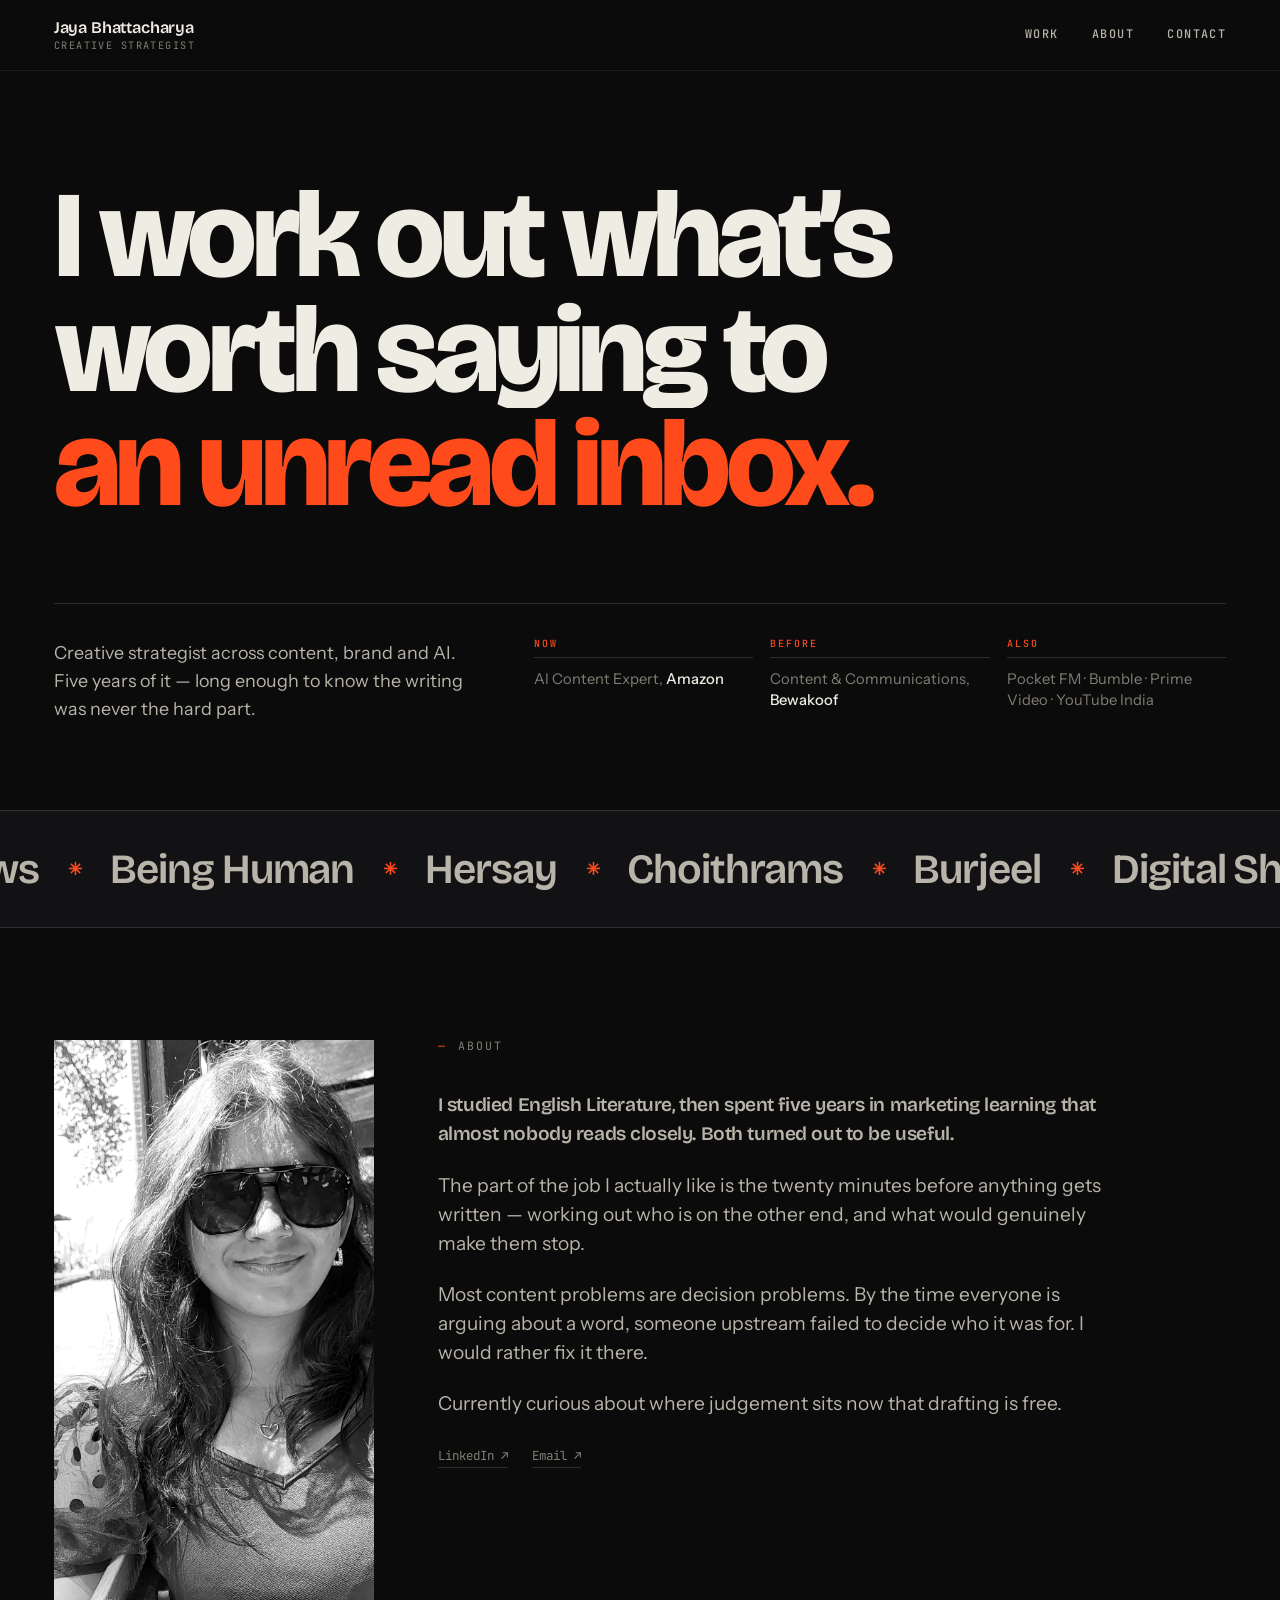
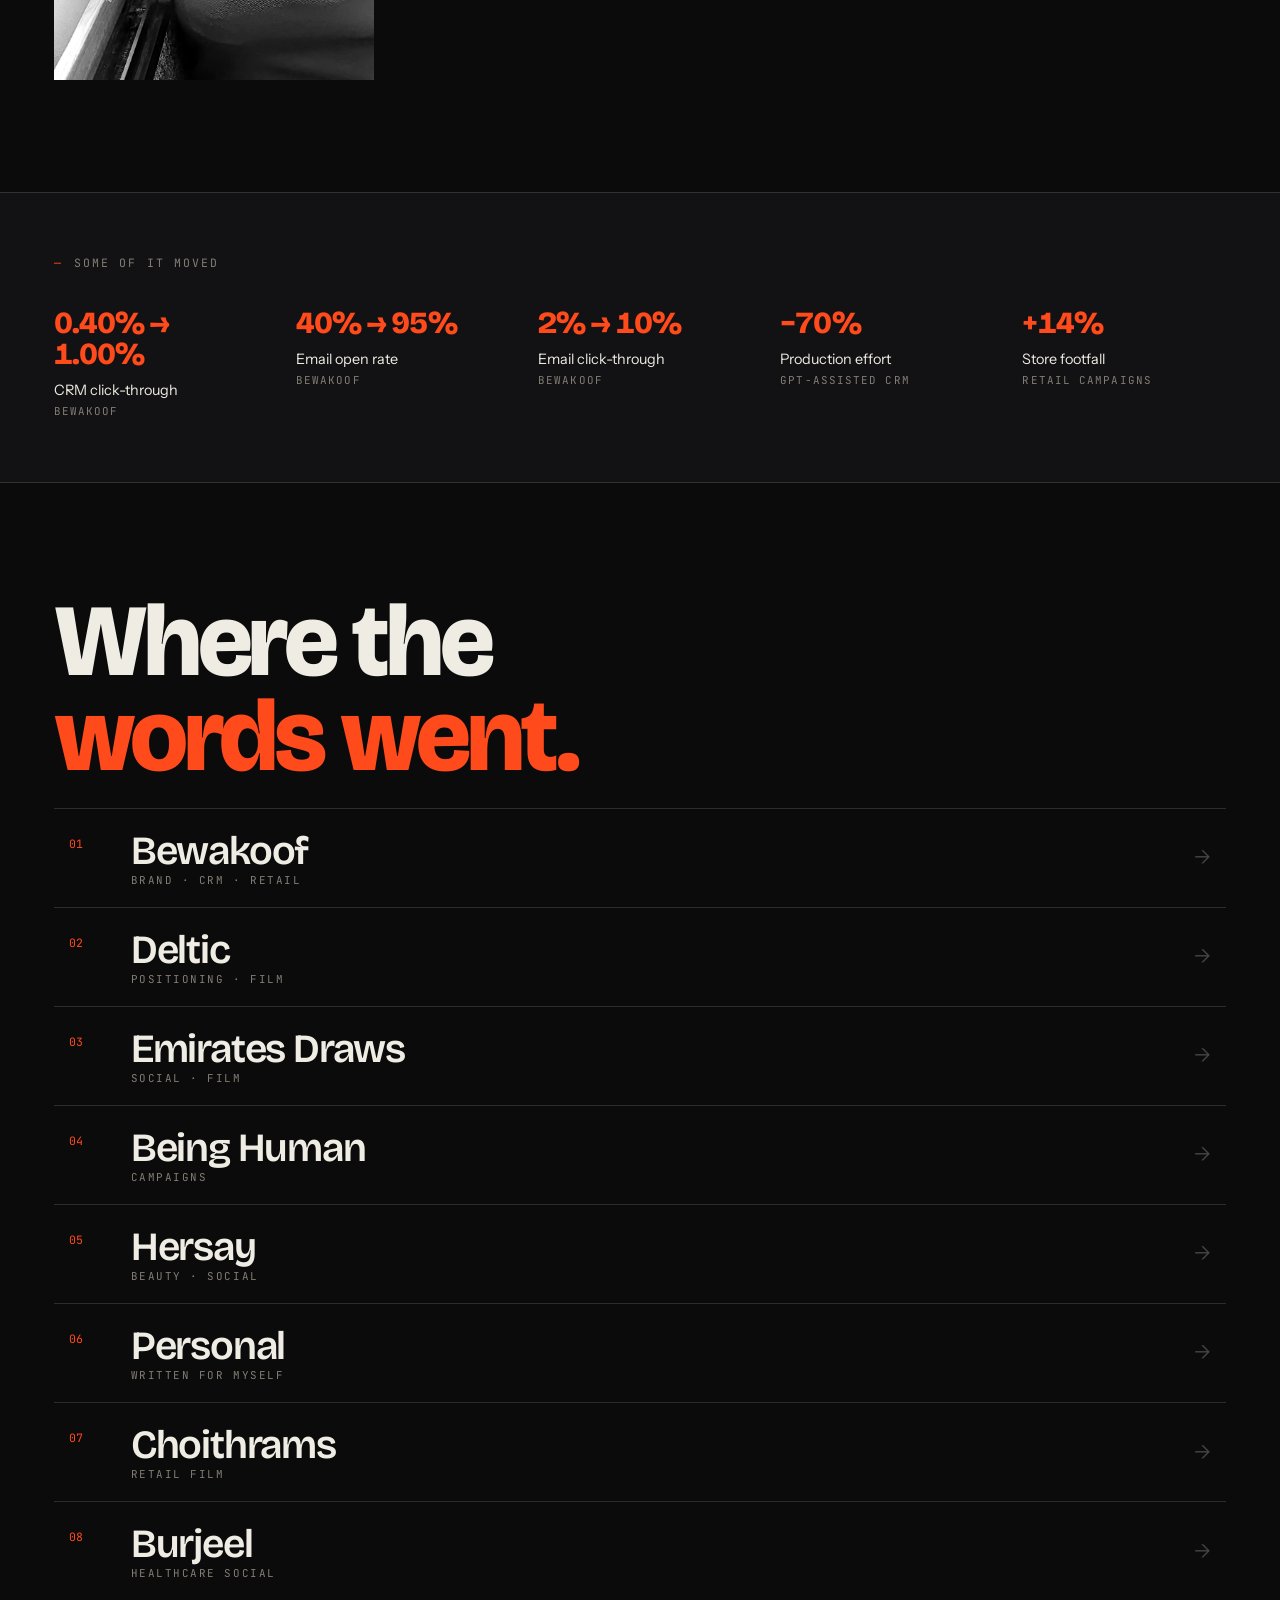
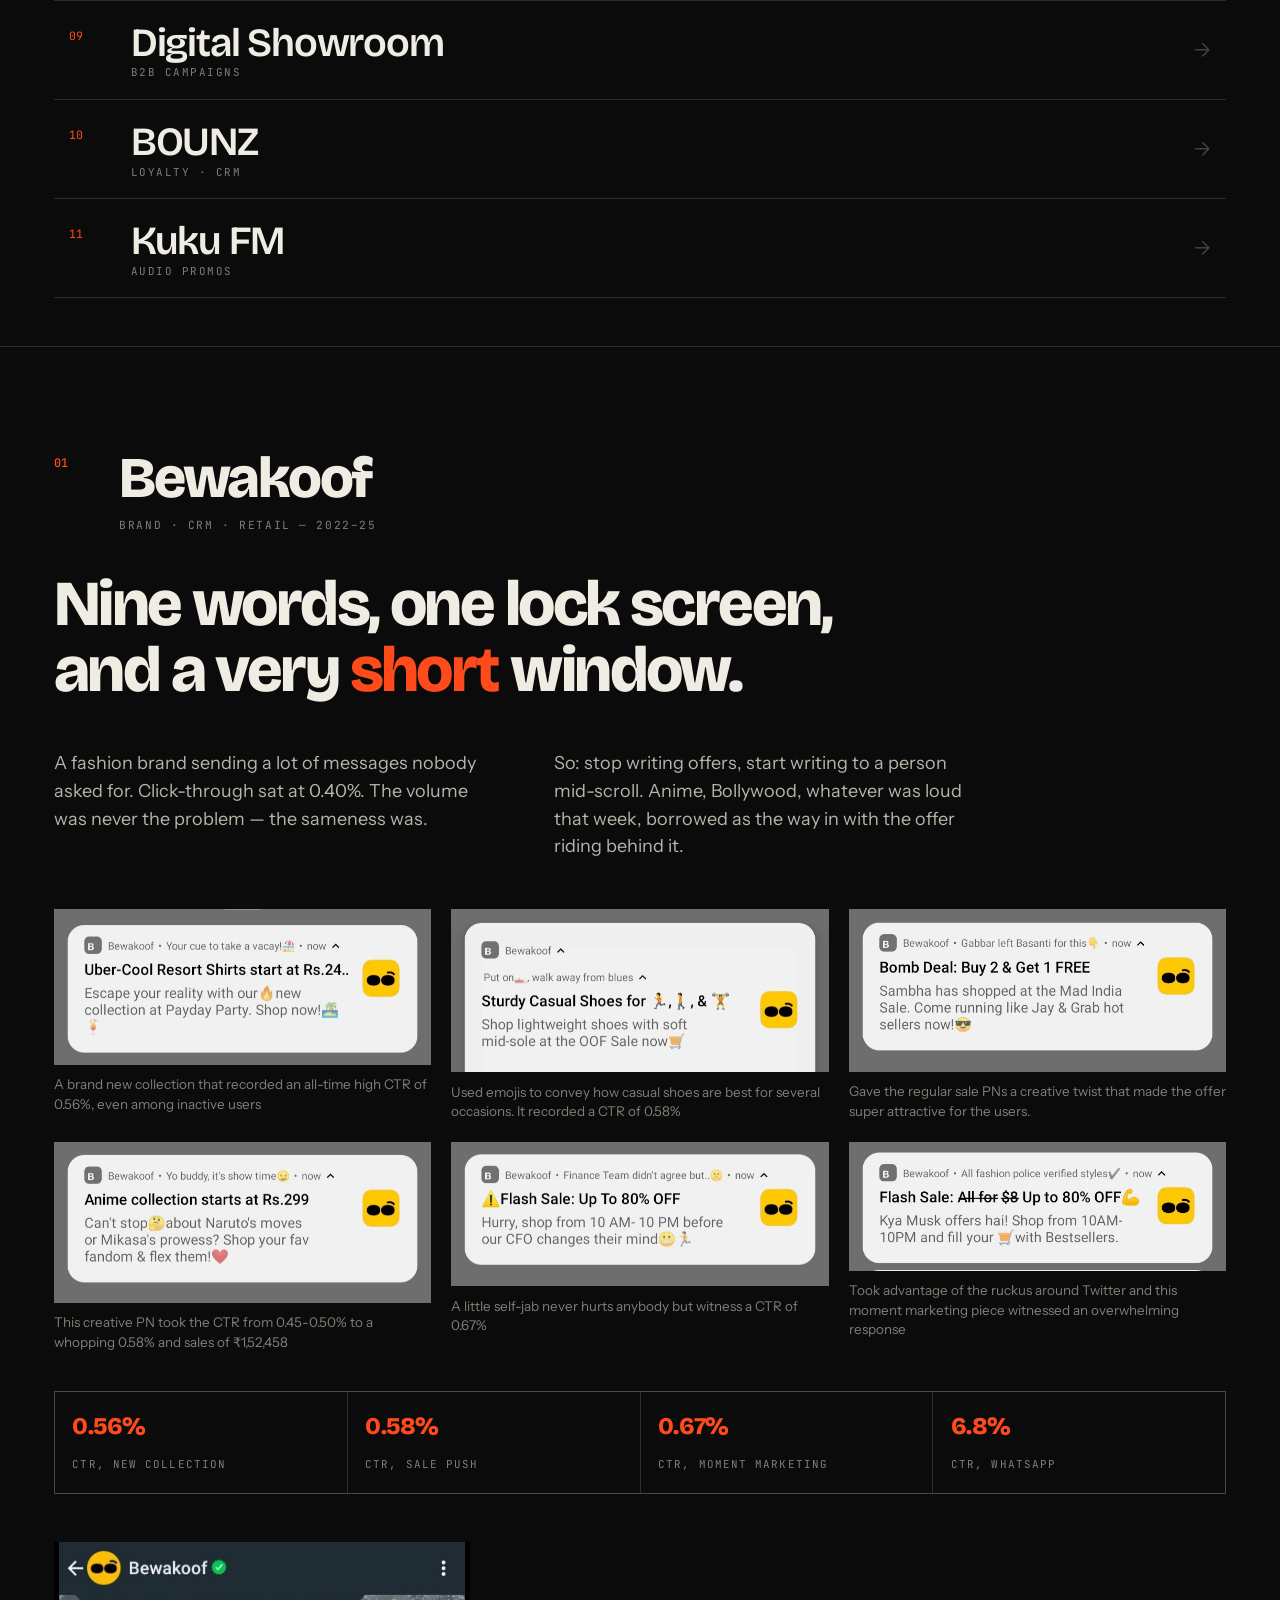
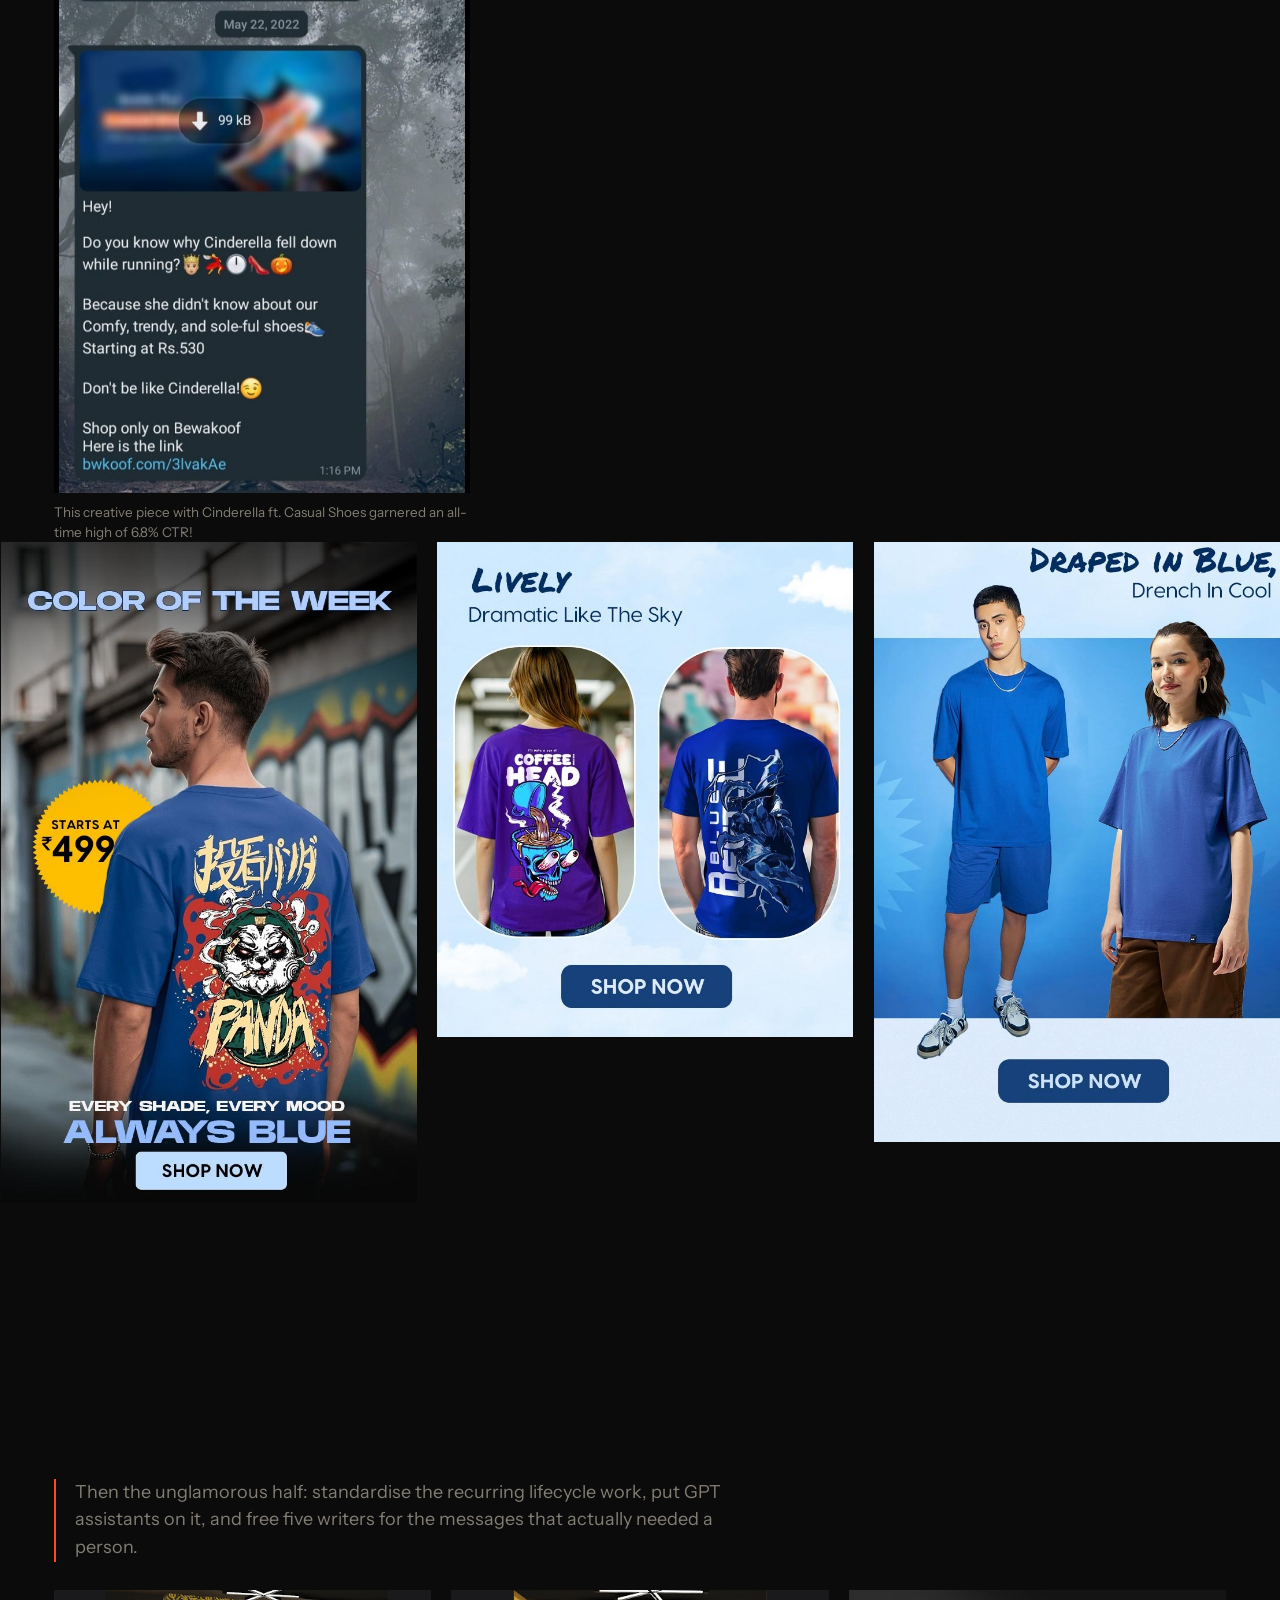
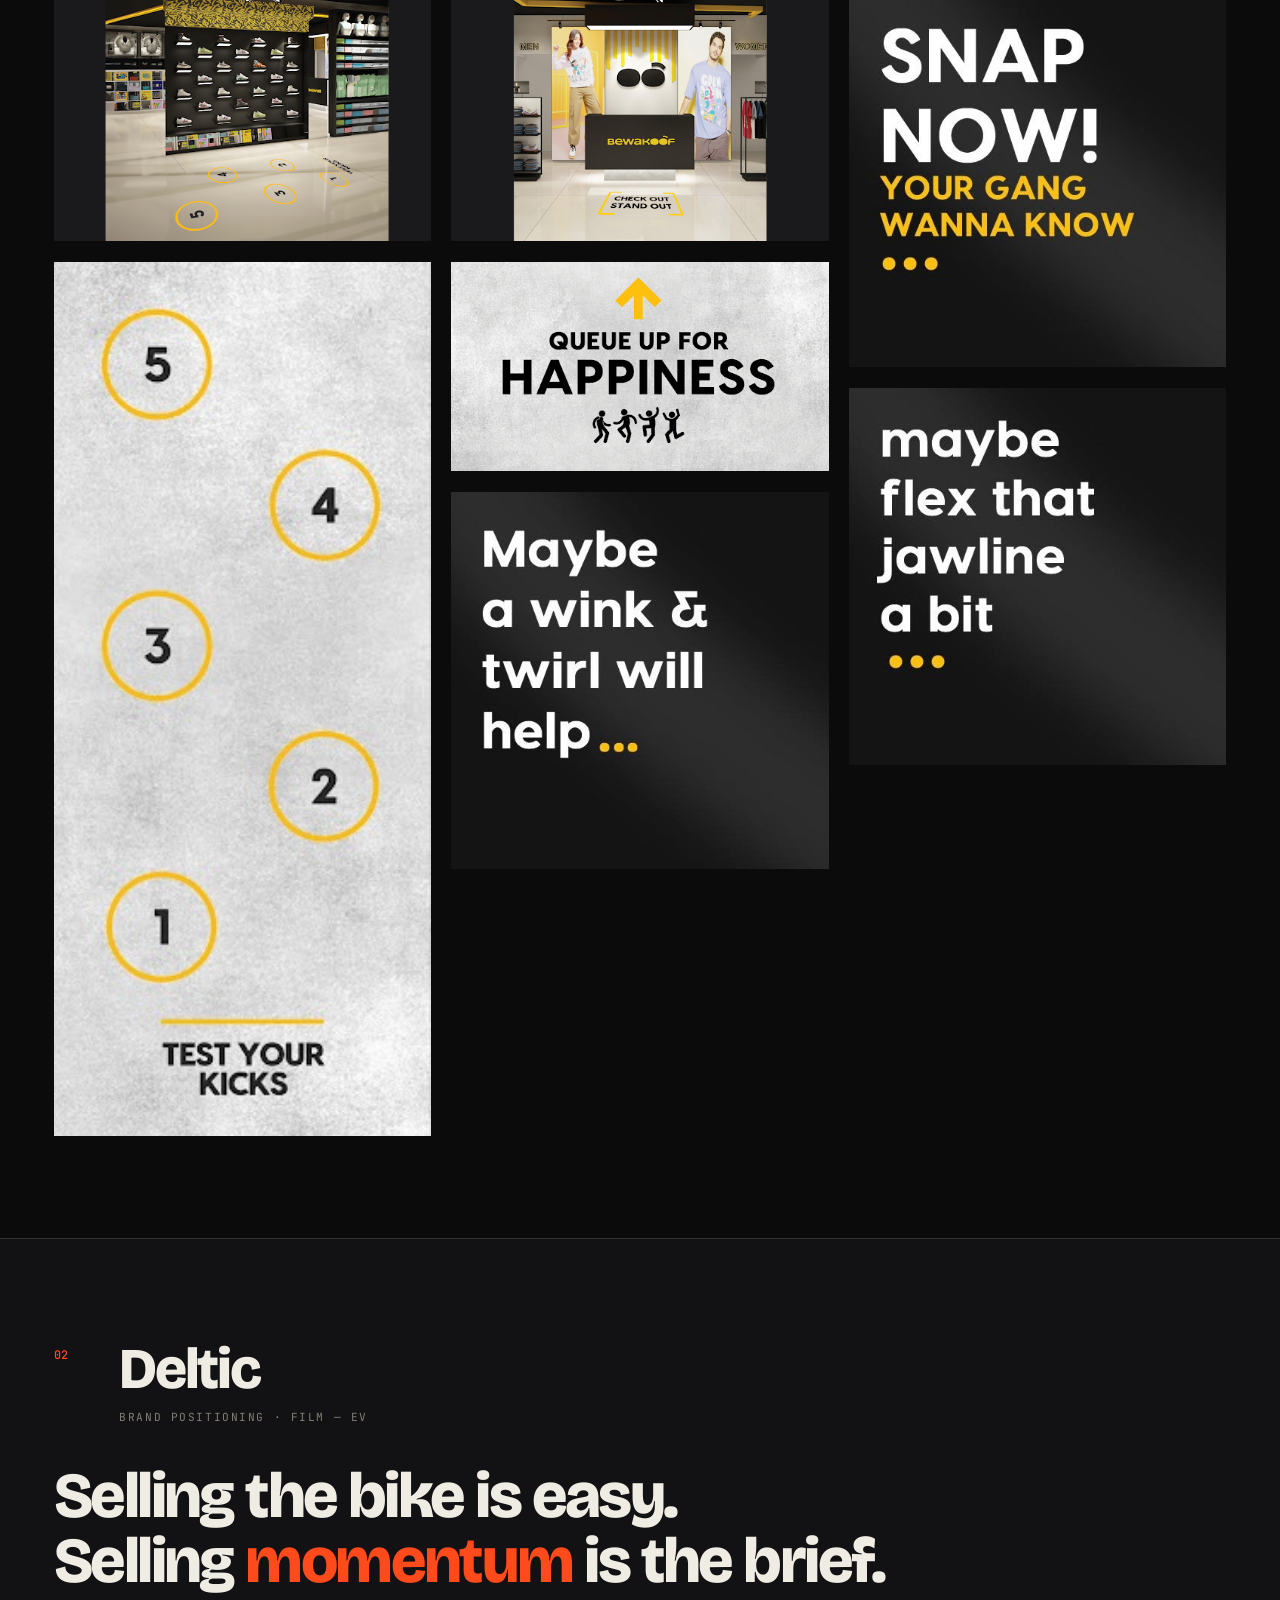
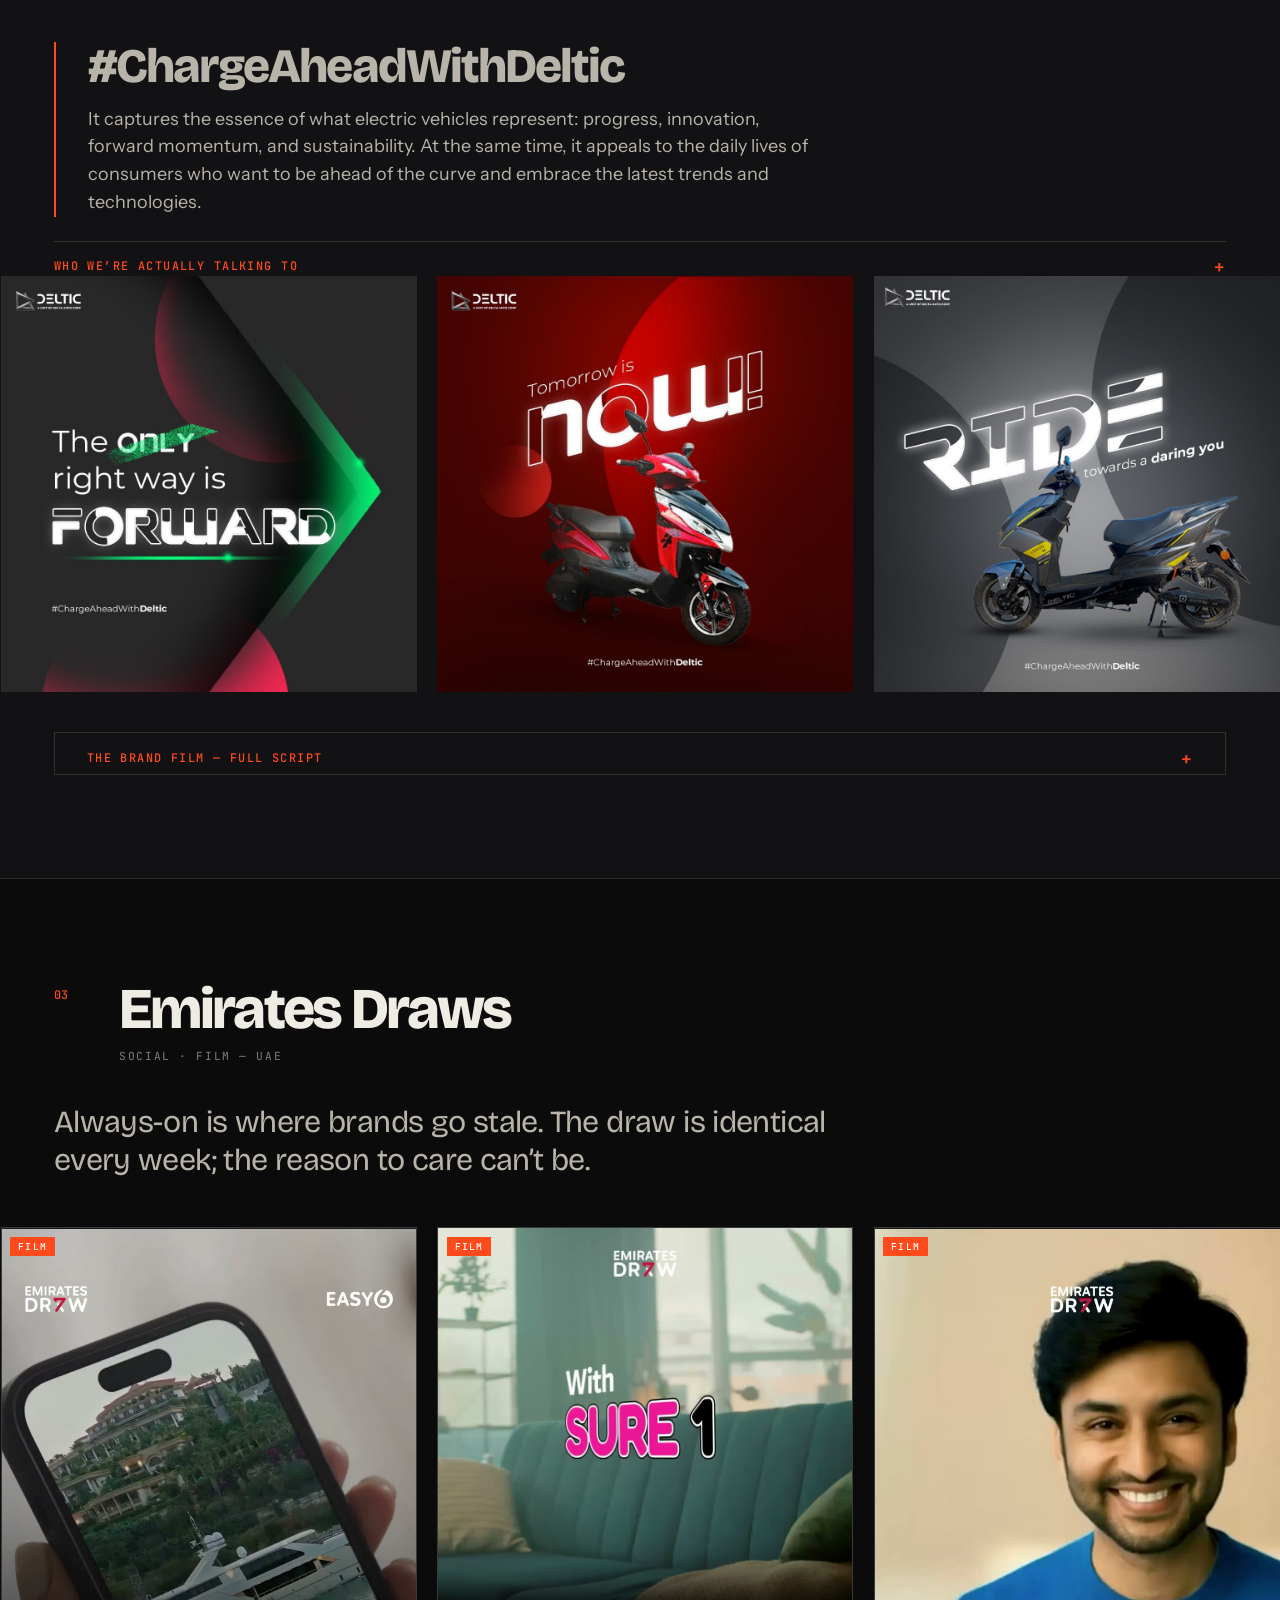
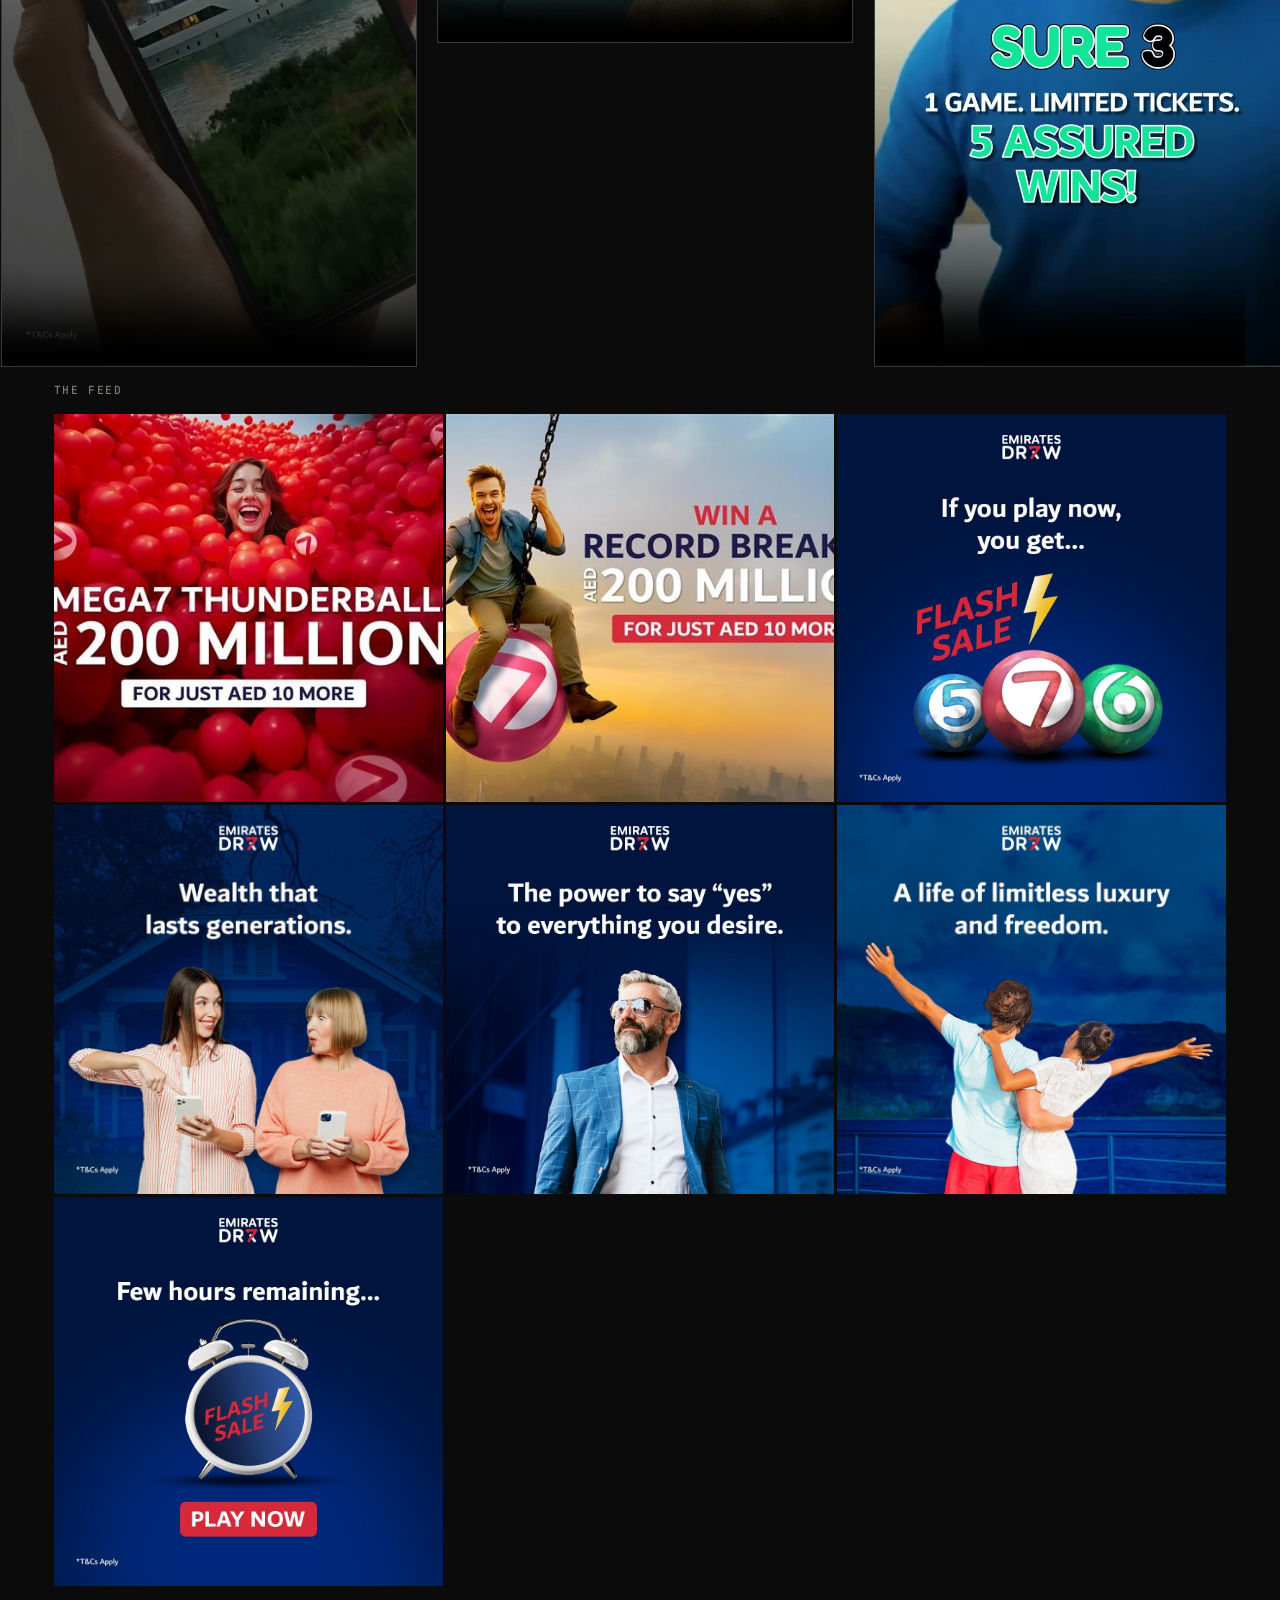
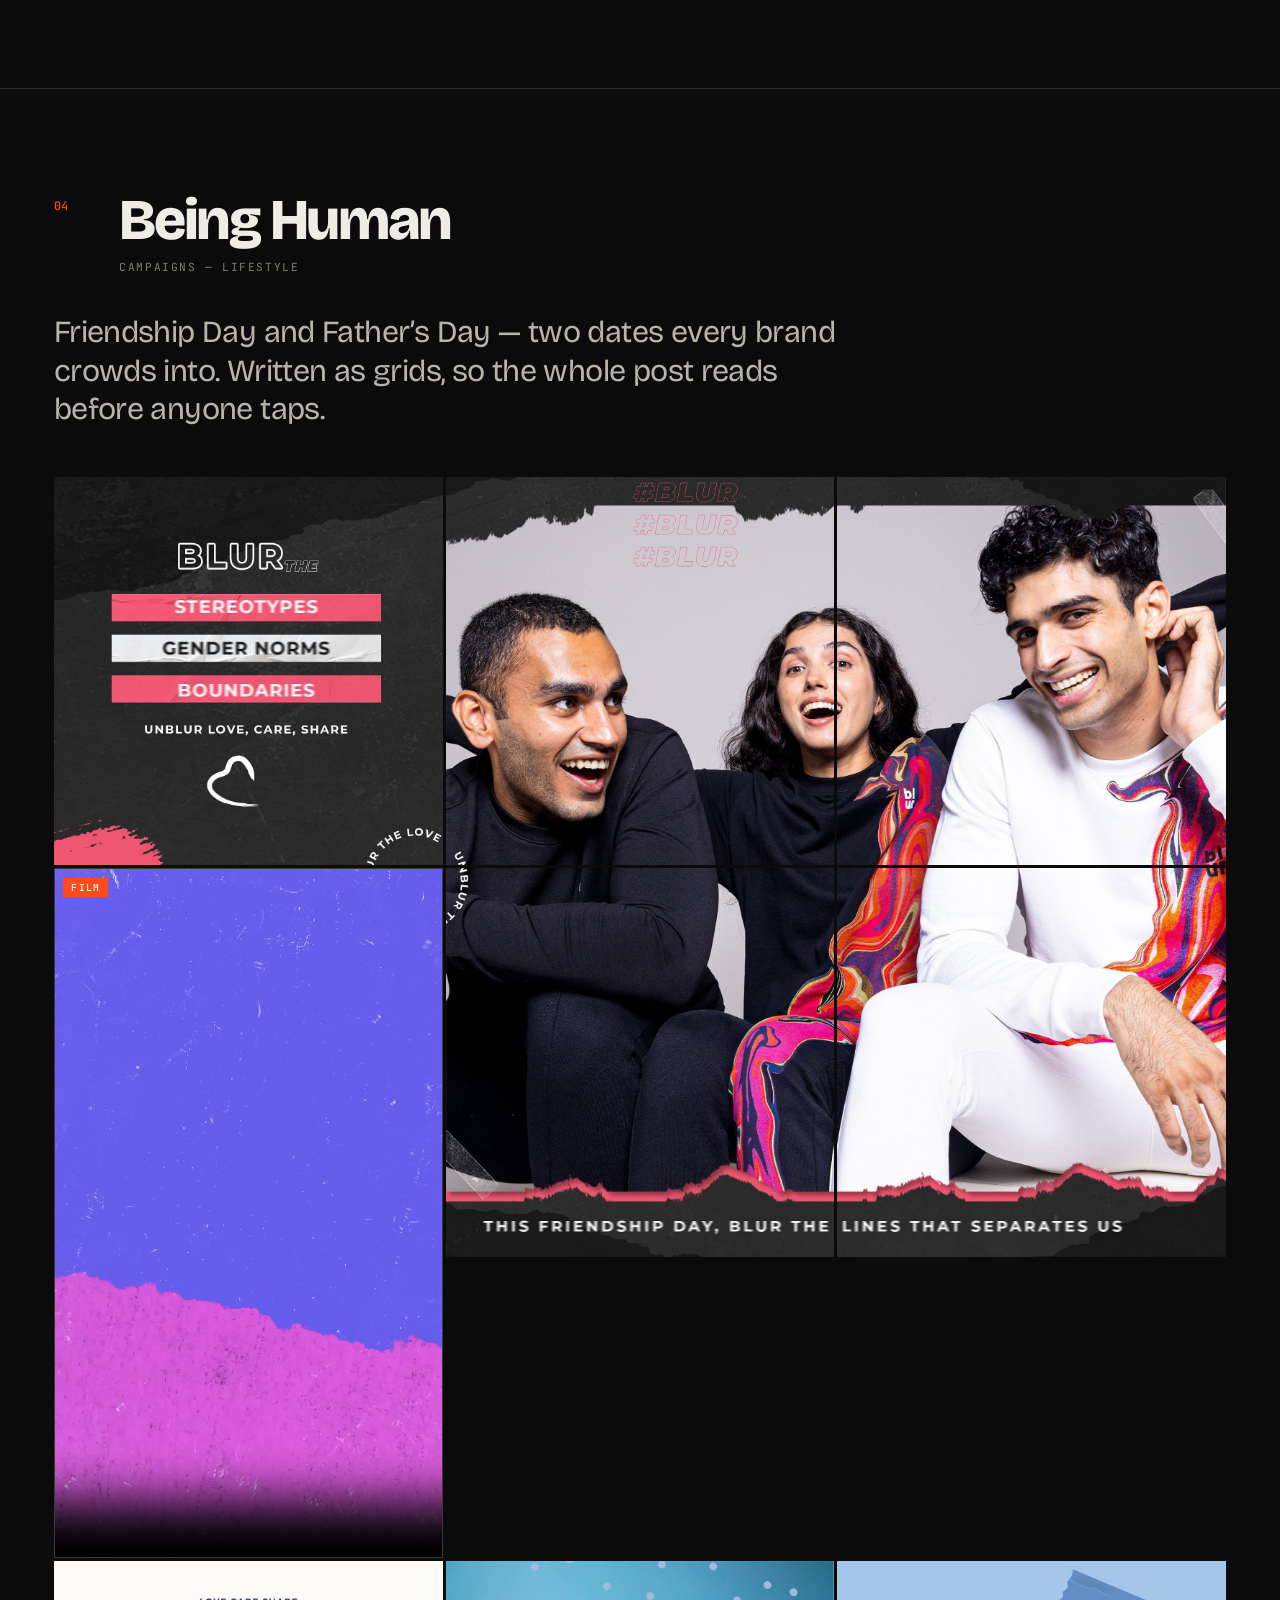
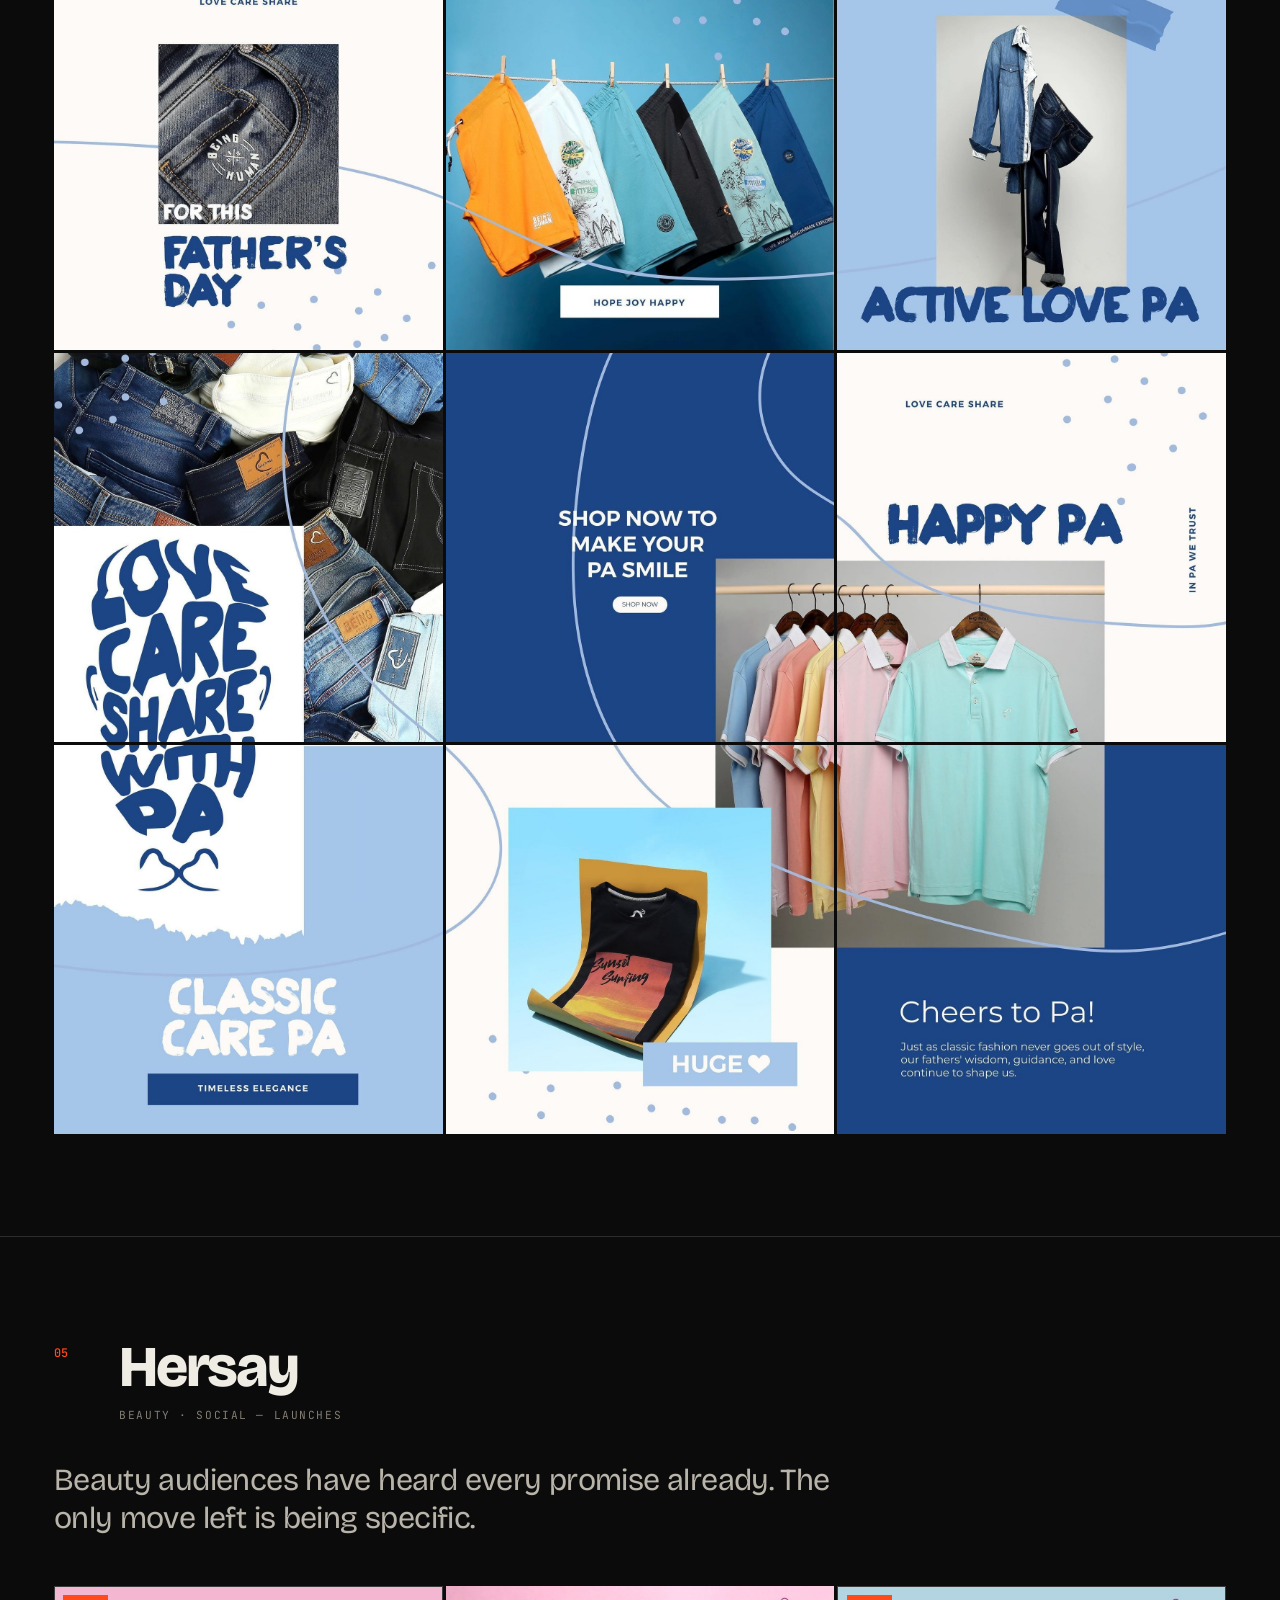
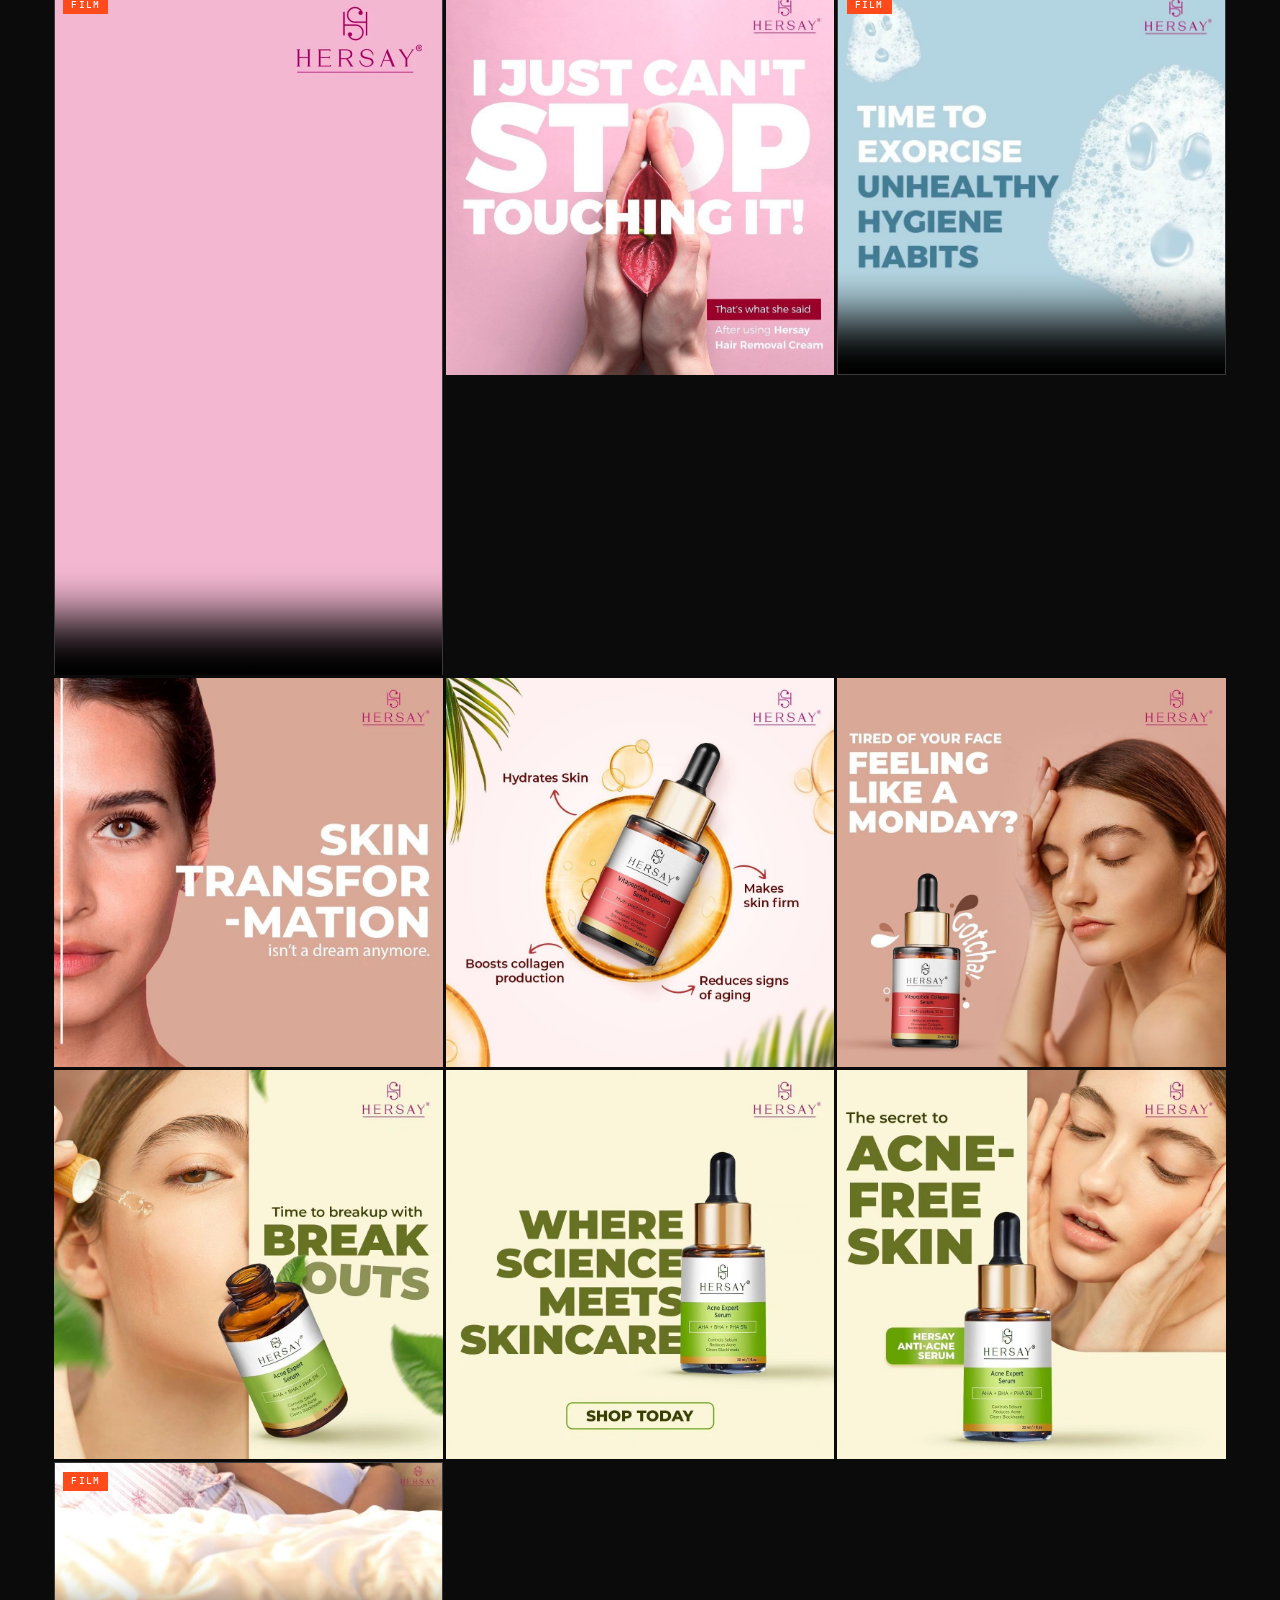
==== commit f7967d05: "Revision: dark ground back, curated work, feed-native social Reverts the paper ground to ink — the d" ====
--- a/index.html
+++ b/index.html
@@ -4,9 +4,9 @@
 <meta charset="utf-8">
 <meta name="viewport" content="width=device-width, initial-scale=1">
 <title>Jaya Bhattacharya — Creative Strategist</title>
-<meta name="description" content="Creative strategist working across content, brand and AI. Currently setting content quality standards for language models at Amazon; previously ran content and communications at Bewakoof, where CRM click-through went from 0.40% to 1.00%.">
+<meta name="description" content="Creative strategist working across content, brand and AI. Brand and CRM work for Bewakoof, Deltic, Emirates Draws, Being Human and Hersay.">
 <meta name="author" content="Jaya Bhattacharya">
-<meta name="theme-color" content="#F3F0E7">
+<meta name="theme-color" content="#0B0B0C">
 <link rel="canonical" href="https://jayabht.github.io/">
 <meta property="og:type" content="website">
 <meta property="og:url" content="https://jayabht.github.io/">
@@ -14,12 +14,12 @@
 <meta property="og:description" content="I work out what's worth saying — to a lock screen, a shop window, or a language model.">
 <meta property="og:image" content="https://jayabht.github.io/assets/img/jaya-portrait.jpg">
 <meta name="twitter:card" content="summary_large_image">
-<link rel="icon" href="data:image/svg+xml,&lt;svg xmlns=%22http://www.w3.org/2000/svg%22 viewBox=%220 0 100 100%22&gt;&lt;rect width=%22100%22 height=%22100%22 fill=%22%23F3F0E7%22/&gt;&lt;text y=%22.82em%22 x=%2250%22 text-anchor=%22middle%22 font-size=%2286%22 font-family=%22Georgia,serif%22 font-weight=%22700%22 fill=%22%231F3FE0%22&gt;J&lt;/text&gt;&lt;/svg&gt;">
+<link rel="icon" href="data:image/svg+xml,&lt;svg xmlns=%22http://www.w3.org/2000/svg%22 viewBox=%220 0 100 100%22&gt;&lt;rect width=%22100%22 height=%22100%22 fill=%22%230B0B0C%22/&gt;&lt;text y=%22.82em%22 x=%2250%22 text-anchor=%22middle%22 font-size=%2286%22 font-family=%22Georgia,serif%22 font-weight=%22700%22 fill=%22%23FF4A1C%22&gt;J&lt;/text&gt;&lt;/svg&gt;">
 <link rel="preconnect" href="https://fonts.googleapis.com">
 <link rel="preconnect" href="https://fonts.gstatic.com" crossorigin>
-<link href="https://fonts.googleapis.com/css2?family=Bricolage+Grotesque:opsz,wght@12..96,400;12..96,600;12..96,800&family=Instrument+Sans:ital,wght@0,400;0,500;0,600;1,400&family=JetBrains+Mono:wght@400;500&display=swap" rel="stylesheet">
+<link href="https://fonts.googleapis.com/css2?family=Bricolage+Grotesque:opsz,wght@12..96,400;12..96,600;12..96,800&family=Instrument+Sans:ital,wght@0,400;0,500;1,400&family=JetBrains+Mono:wght@400;500&display=swap" rel="stylesheet">
 <link rel="stylesheet" href="style.css">
-<script type="application/ld+json">{"@context": "https://schema.org", "@type": "Person", "name": "Jaya Bhattacharya", "jobTitle": "Creative Strategist", "email": "mailto:jayab002@gmail.com", "url": "https://jayabht.github.io/", "image": "https://jayabht.github.io/assets/img/jaya-portrait.jpg", "sameAs": ["https://linkedin.com/in/jaya-bhattacharya/"], "worksFor": {"@type": "Organization", "name": "Amazon"}, "alumniOf": {"@type": "CollegeOrUniversity", "name": "Kolhan University"}, "knowsAbout": ["Creative Strategy", "Content Strategy", "Brand Storytelling", "AI Content Evaluation", "Content Systems", "CRM Marketing"]}</script>
+<script type="application/ld+json">{"@context": "https://schema.org", "@type": "Person", "name": "Jaya Bhattacharya", "jobTitle": "Creative Strategist", "email": "mailto:jayab002@gmail.com", "url": "https://jayabht.github.io/", "image": "https://jayabht.github.io/assets/img/jaya-portrait.jpg", "sameAs": ["https://linkedin.com/in/jaya-bhattacharya/"], "knowsAbout": ["Creative Strategy", "Content Strategy", "Brand Storytelling", "CRM Marketing", "AI Content Evaluation"]}</script>
 </head>
 <body>
 <a class="skip" href="#work">Skip to work</a>
@@ -31,11 +31,9 @@
       <span class="nav__rl">Creative Strategist</span>
     </a>
     <nav class="nav__links" aria-label="Primary">
-        <a href="#work">Work</a>
-        <a href="#experience">Experience</a>
-        <a href="#approach">Approach</a>
-        <a href="#about">About</a>
-        <a href="#contact">Contact</a>
+      <a href="#work">Work</a>
+      <a href="#about">About</a>
+      <a href="#contact">Contact</a>
     </nav>
     <button class="nav__btn" type="button" aria-expanded="false" aria-controls="menu">
       <span class="nav__btn-t" data-open="Menu" data-close="Close">Menu</span>
@@ -44,15 +42,11 @@
 </header>
 
 <div class="menu" id="menu" hidden>
-  <nav aria-label="Mobile">
-    <ul>
-      <li><a href="#work"><span class="menu__n">01</span>Work</a></li>
-      <li><a href="#experience"><span class="menu__n">02</span>Experience</a></li>
-      <li><a href="#approach"><span class="menu__n">03</span>Approach</a></li>
-      <li><a href="#about"><span class="menu__n">04</span>About</a></li>
-      <li><a href="#contact"><span class="menu__n">05</span>Contact</a></li>
-    </ul>
-  </nav>
+  <nav aria-label="Mobile"><ul>
+    <li><a href="#work"><span class="menu__n">01</span>Work</a></li>
+    <li><a href="#about"><span class="menu__n">02</span>About</a></li>
+    <li><a href="#contact"><span class="menu__n">03</span>Contact</a></li>
+  </ul></nav>
   <div class="menu__foot">
     <a href="mailto:jayab002@gmail.com">jayab002@gmail.com</a>
     <a href="https://linkedin.com/in/jaya-bhattacharya/" target="_blank" rel="noopener">LinkedIn</a>
@@ -61,17 +55,14 @@
 
 <main id="top">
 
-  <!-- ============================================================ hero -->
+  <!-- ---------------------------------------------------------- 01 hero -->
   <section class="hero">
     <div class="wrap">
-      <p class="hero__meta">
-        <span>Portfolio</span><span>2026</span><span>Hyderabad, IN</span>
-      </p>
       <h1 class="hero__h1">
         <span class="vh">I work out what&rsquo;s worth saying to a lock screen, an unread inbox, a shop window, a language model, or an endless scroll.</span>
         <span aria-hidden="true">
-          <span class="hero__l">I work out what&rsquo;s</span>
-          <span class="hero__l">worth saying to</span>
+          <span class="hero__l"><span>I work out what&rsquo;s</span></span>
+          <span class="hero__l"><span>worth saying to</span></span>
           <span class="hero__l rot">
           <span class="rot__i is-on">a lock screen.</span>
           <span class="rot__i">an unread inbox.</span>
@@ -83,145 +74,164 @@
       </h1>
       <div class="hero__base">
         <p class="hero__sub">Creative strategist across content, brand and AI. Five years of it &mdash; long enough to know the writing was never the hard part.</p>
-        <p class="hero__now"><span class="dot" aria-hidden="true"></span>Currently AI Content Expert at Amazon &mdash; open to what&rsquo;s next</p>
+        <dl class="creds">
+          <div><dt>Now</dt><dd>AI Content Expert, <b>Amazon</b></dd></div>
+          <div><dt>Before</dt><dd>Content &amp; Communications, <b>Bewakoof</b></dd></div>
+          <div><dt>Also</dt><dd>Pocket FM &middot; Bumble &middot; Prime Video &middot; YouTube India</dd></div>
+        </dl>
       </div>
     </div>
   </section>
 
-  <div class="tick" aria-hidden="true"><div class="tick__t"><span>Creative strategy</span><span class="tick__d">✳</span><span>Content systems</span><span class="tick__d">✳</span><span>Brand storytelling</span><span class="tick__d">✳</span><span>CRM &amp; lifecycle</span><span class="tick__d">✳</span><span>AI content evaluation</span><span class="tick__d">✳</span><span>Campaign concepts</span><span class="tick__d">✳</span><span>Performance copy</span><span class="tick__d">✳</span><span>Prompt frameworks</span><span class="tick__d">✳</span><span>Creative strategy</span><span class="tick__d">✳</span><span>Content systems</span><span class="tick__d">✳</span><span>Brand storytelling</span><span class="tick__d">✳</span><span>CRM &amp; lifecycle</span><span class="tick__d">✳</span><span>AI content evaluation</span><span class="tick__d">✳</span><span>Campaign concepts</span><span class="tick__d">✳</span><span>Performance copy</span><span class="tick__d">✳</span><span>Prompt frameworks</span><span class="tick__d">✳</span></div></div>
-
-  <!-- ============================================================ does -->
-  <section class="does">
-    <div class="wrap">
-      <p class="lab"><span>&#8212;</span> What the job actually is</p>
-      <div class="does__grid">
-      <div class="does__item reveal">
-        <span class="num">01</span>
-        <h3>Work out what&#x27;s worth saying</h3>
-        <p>Audience, intent, and the uncomfortable question of whether this needs to exist at all.</p>
+  <div class="tick" aria-hidden="true"><div class="tick__t"><span>Bewakoof</span><span class="tick__d">✳</span><span>Deltic</span><span class="tick__d">✳</span><span>Emirates Draws</span><span class="tick__d">✳</span><span>Being Human</span><span class="tick__d">✳</span><span>Hersay</span><span class="tick__d">✳</span><span>Choithrams</span><span class="tick__d">✳</span><span>Burjeel</span><span class="tick__d">✳</span><span>Digital Showroom</span><span class="tick__d">✳</span><span>BOUNZ</span><span class="tick__d">✳</span><span>Kuku FM</span><span class="tick__d">✳</span><span>Pocket FM</span><span class="tick__d">✳</span><span>Bumble</span><span class="tick__d">✳</span><span>Amazon Prime Video</span><span class="tick__d">✳</span><span>YouTube India</span><span class="tick__d">✳</span><span>Bewakoof</span><span class="tick__d">✳</span><span>Deltic</span><span class="tick__d">✳</span><span>Emirates Draws</span><span class="tick__d">✳</span><span>Being Human</span><span class="tick__d">✳</span><span>Hersay</span><span class="tick__d">✳</span><span>Choithrams</span><span class="tick__d">✳</span><span>Burjeel</span><span class="tick__d">✳</span><span>Digital Showroom</span><span class="tick__d">✳</span><span>BOUNZ</span><span class="tick__d">✳</span><span>Kuku FM</span><span class="tick__d">✳</span><span>Pocket FM</span><span class="tick__d">✳</span><span>Bumble</span><span class="tick__d">✳</span><span>Amazon Prime Video</span><span class="tick__d">✳</span><span>YouTube India</span><span class="tick__d">✳</span></div></div>
+
+  <!-- --------------------------------------------------------- 02 about -->
+  <section class="sec about" id="about">
+    <div class="wrap ab">
+      <figure class="ab__pic reveal">
+        <img src="assets/img/jaya-portrait.jpg" alt="Jaya Bhattacharya" loading="lazy" decoding="async" width="900" height="1800">
+      </figure>
+      <div class="ab__txt">
+        <p class="lab"><span>&#8212;</span> About</p>
+          <p class="reveal">I studied English Literature, then spent five years in marketing learning that almost nobody reads closely. Both turned out to be useful.</p>
+          <p class="reveal">The part of the job I actually like is the twenty minutes before anything gets written — working out who is on the other end, and what would genuinely make them stop.</p>
+          <p class="reveal">Most content problems are decision problems. By the time everyone is arguing about a word, someone upstream failed to decide who it was for. I would rather fix it there.</p>
+          <p class="reveal">Currently curious about where judgement sits now that drafting is free.</p>
+        <p class="ab__links reveal">
+          <a href="https://linkedin.com/in/jaya-bhattacharya/" target="_blank" rel="noopener">LinkedIn &#8599;</a>
+          <a href="mailto:jayab002@gmail.com">Email &#8599;</a>
+        </p>
       </div>
-      <div class="does__item reveal">
-        <span class="num">02</span>
-        <h3>Build the system that says it</h3>
-        <p>Campaign architecture, CRM lifecycles, content standards, evaluation rubrics — the scaffolding that keeps a hundred pieces on message.</p>
-      </div>
-      <div class="does__item reveal">
-        <span class="num">03</span>
-        <h3>Prove it moved something</h3>
-        <p>Open rates, click-through, footfall, cost per install. If it didn&#x27;t change a number, it was decoration.</p>
-      </div>
-      </div>
     </div>
   </section>
 
-  <!-- ============================================================ work -->
-  <section class="sec" id="work">
-    <div class="wrap">
-      <p class="lab"><span>&#8212;</span> Selected work</p>
-      <h2 class="big reveal">Four that show<br>the <em>thinking.</em></h2>
-      <p class="dek reveal">Not everything I&rsquo;ve made &mdash; the four where the decision behind the work is worth reading. The rest is filed below.</p>
-    </div>
-  </section>
-
-  <!-- ---------------------------------------------------------- Amazon -->
-  <article class="case case--dark" id="amazon">
-    <div class="wrap">
-      <header class="case__head">
-        <span class="case__n">01</span>
-        <h3 class="case__cl">Amazon</h3>
-        <ul class="case__tags"><li>AI</li><li>Evaluation</li><li>Content systems</li></ul>
-        <p class="case__yr">2025 &mdash; present</p>
-      </header>
-      <p class="case__hook reveal">Teaching a language model<br>what <em>good</em> looks like.</p>
-
-      <div class="case__cols">
-        <div class="reveal">
-          <h4 class="mini">The brief</h4>
-          <p>Alexa, Ring and Nova all generate language. Someone has to define what a good answer is before a model can be judged against it &mdash; and &ldquo;sounds fine&rdquo; is not a standard.</p>
+  <!-- --------------------------------------------------------- 03 proof -->
+  <section class="proof">
+    <div class="wrap">
+      <p class="lab"><span>&#8212;</span> Some of it moved</p>
+      <div class="proof__row">
+        <div class="pf reveal">
+          <p class="pf__f" data-count="0.40% → 1.00%">0.40% → 1.00%</p>
+          <p class="pf__l">CRM click-through</p>
+          <p class="pf__s">Bewakoof</p>
         </div>
-        <div class="reveal">
-          <h4 class="mini">The move</h4>
-          <p>Turn editorial judgement into something inspectable. Rubrics, prompt frameworks and quality guidelines that a Language Engineer, a PM and a reviewer in another timezone all read the same way.</p>
+        <div class="pf reveal">
+          <p class="pf__f" data-count="40% → 95%">40% → 95%</p>
+          <p class="pf__l">Email open rate</p>
+          <p class="pf__s">Bewakoof</p>
         </div>
-        <div class="reveal">
-          <h4 class="mini">Why it matters</h4>
-          <p>It&rsquo;s the same skill as a brand guideline, applied to a system that has no taste and infinite output. Consistency stops being a style question and becomes infrastructure.</p>
+        <div class="pf reveal">
+          <p class="pf__f" data-count="2% → 10%">2% → 10%</p>
+          <p class="pf__l">Email click-through</p>
+          <p class="pf__s">Bewakoof</p>
+        </div>
+        <div class="pf reveal">
+          <p class="pf__f" data-count="−70%">−70%</p>
+          <p class="pf__l">Production effort</p>
+          <p class="pf__s">GPT-assisted CRM</p>
+        </div>
+        <div class="pf reveal">
+          <p class="pf__f" data-count="+14%">+14%</p>
+          <p class="pf__l">Store footfall</p>
+          <p class="pf__s">Retail campaigns</p>
         </div>
       </div>
-
-      <h4 class="mini mini--rule">The evaluation frame</h4>
-      <div class="rubric">
-        <div class="rub reveal">
-          <span class="rub__n">01</span>
-          <h4>Reasoning quality</h4>
-          <p>Does the chain hold up, or does it only look like thinking?</p>
-        </div>
-        <div class="rub reveal">
-          <span class="rub__n">02</span>
-          <h4>Factual accuracy</h4>
-          <p>Verifiable against ground truth, not against plausibility.</p>
-        </div>
-        <div class="rub reveal">
-          <span class="rub__n">03</span>
-          <h4>Instruction adherence</h4>
-          <p>Did it do the thing asked, or an adjacent easier thing?</p>
-        </div>
-        <div class="rub reveal">
-          <span class="rub__n">04</span>
-          <h4>Customer relevance</h4>
-          <p>Right answer, wrong person, still a failure.</p>
-        </div>
-        <div class="rub reveal">
-          <span class="rub__n">05</span>
-          <h4>Response consistency</h4>
-          <p>The same question twice should not get two characters.</p>
-        </div>
+    </div>
+  </section>
+
+  <!-- --------------------------------------------------------- 04 index -->
+  <section class="sec idxs" id="work">
+    <div class="wrap">
+      <h2 class="big reveal">Where the<br><em>words went.</em></h2>
+      <nav class="idxl" aria-label="Work index">
+        <a class="idx" href="#bewakoof" data-thumb="assets/img/58d0db9386009faa02a0d352a8b1f387.jpg">
+          <span class="idx__n">01</span>
+          <span class="idx__b">Bewakoof</span>
+          <span class="idx__c">Brand · CRM · Retail</span>
+          <span class="idx__a" aria-hidden="true">&rarr;</span>
+        </a>
+        <a class="idx" href="#deltic" data-thumb="assets/img/1c6747ed98481f865385ff1f7e919c5d.jpg">
+          <span class="idx__n">02</span>
+          <span class="idx__b">Deltic</span>
+          <span class="idx__c">Positioning · Film</span>
+          <span class="idx__a" aria-hidden="true">&rarr;</span>
+        </a>
+        <a class="idx" href="#emirates" data-thumb="assets/img/a31d745b144e44f8c25e3e13dc81ac34.jpg">
+          <span class="idx__n">03</span>
+          <span class="idx__b">Emirates Draws</span>
+          <span class="idx__c">Social · Film</span>
+          <span class="idx__a" aria-hidden="true">&rarr;</span>
+        </a>
+        <a class="idx" href="#beinghuman" data-thumb="assets/img/f75ed86c090199f6303b073a1a91b206.jpg">
+          <span class="idx__n">04</span>
+          <span class="idx__b">Being Human</span>
+          <span class="idx__c">Campaigns</span>
+          <span class="idx__a" aria-hidden="true">&rarr;</span>
+        </a>
+        <a class="idx" href="#hersay" data-thumb="assets/img/d68ceabffc3247b044c5c5f78496a2b2.jpg">
+          <span class="idx__n">05</span>
+          <span class="idx__b">Hersay</span>
+          <span class="idx__c">Beauty · Social</span>
+          <span class="idx__a" aria-hidden="true">&rarr;</span>
+        </a>
+        <a class="idx" href="#personal" data-thumb="assets/img/098032004c09a7e293b6868cc828d12f.png">
+          <span class="idx__n">06</span>
+          <span class="idx__b">Personal</span>
+          <span class="idx__c">Written for myself</span>
+          <span class="idx__a" aria-hidden="true">&rarr;</span>
+        </a>
+        <a class="idx" href="#more" data-thumb="assets/video/fc555657031e6a9fbfb700cca513748b.jpg">
+          <span class="idx__n">07</span>
+          <span class="idx__b">Choithrams</span>
+          <span class="idx__c">Retail film</span>
+          <span class="idx__a" aria-hidden="true">&rarr;</span>
+        </a>
+        <a class="idx" href="#more" data-thumb="assets/img/35c8fb76182d070fcde92300bb2ba6ab.png">
+          <span class="idx__n">08</span>
+          <span class="idx__b">Burjeel</span>
+          <span class="idx__c">Healthcare social</span>
+          <span class="idx__a" aria-hidden="true">&rarr;</span>
+        </a>
+        <a class="idx" href="#more" data-thumb="assets/img/f2da95fe2723f671ac5824898696b46a.png">
+          <span class="idx__n">09</span>
+          <span class="idx__b">Digital Showroom</span>
+          <span class="idx__c">B2B campaigns</span>
+          <span class="idx__a" aria-hidden="true">&rarr;</span>
+        </a>
+        <a class="idx" href="#more" data-thumb="assets/img/914a22e71a37e1312a694e60221c3d29.jpg">
+          <span class="idx__n">10</span>
+          <span class="idx__b">BOUNZ</span>
+          <span class="idx__c">Loyalty · CRM</span>
+          <span class="idx__a" aria-hidden="true">&rarr;</span>
+        </a>
+        <a class="idx" href="#more" data-thumb="assets/video/1901f487ec25c66565706fb6433761d6.jpg">
+          <span class="idx__n">11</span>
+          <span class="idx__b">Kuku FM</span>
+          <span class="idx__c">Audio promos</span>
+          <span class="idx__a" aria-hidden="true">&rarr;</span>
+        </a>
+      </nav>
+    </div>
+  </section>
+
+  <!-- ================================================== selected work == -->
+
+  <!-- Bewakoof — the big one: punchline, evidence, numbers -->
+  <article class="cs" id="bewakoof">
+    <div class="wrap">
+      <header class="cs__h">
+        <span class="cs__n">01</span>
+        <h3 class="cs__b">Bewakoof</h3>
+        <p class="cs__c">Brand &middot; CRM &middot; Retail &mdash; 2022&ndash;25</p>
+      </header>
+      <p class="cs__hook reveal">Nine words, one lock screen,<br>and a very <em>short</em> window.</p>
+      <div class="cs__two">
+        <p class="reveal">A fashion brand sending a lot of messages nobody asked for. Click-through sat at 0.40%. The volume was never the problem &mdash; the sameness was.</p>
+        <p class="reveal">So: stop writing offers, start writing to a person mid-scroll. Anime, Bollywood, whatever was loud that week, borrowed as the way in with the offer riding behind it.</p>
       </div>
-
-      <div class="rai reveal">
-        <h4 class="mini">Responsible AI &mdash; what gets caught</h4>
-        <ul class="rai__list"><li>Hallucination</li><li>Grounding failure</li><li>Factual drift</li><li>Safety risk</li><li>Bias</li></ul>
-      </div>
-
-      <div class="case__res">
-        <div class="reveal"><p class="res__f" data-count="+60%">+60%</p><p class="res__l">Workflow execution accuracy</p></div>
-        <div class="reveal"><p class="res__f" data-count="98%">98%</p><p class="res__l">Quality held across production</p></div>
-        <div class="reveal"><p class="res__f">RLHF</p><p class="res__l">Human feedback at production scale</p></div>
-      </div>
-      <p class="case__note reveal">No screenshots here, for obvious reasons. The frame above is the work.</p>
-    </div>
-  </article>
-
-  <!-- -------------------------------------------------------- Bewakoof -->
-  <article class="case" id="bewakoof">
-    <div class="wrap">
-      <header class="case__head">
-        <span class="case__n">02</span>
-        <h3 class="case__cl">Bewakoof</h3>
-        <ul class="case__tags"><li>Brand</li><li>CRM</li><li>Retail</li></ul>
-        <p class="case__yr">2022 &mdash; 2025</p>
-      </header>
-      <p class="case__hook reveal">Nine words, one lock screen,<br>and a very <em>short</em> window.</p>
-
-      <div class="case__cols">
-        <div class="reveal">
-          <h4 class="mini">The situation</h4>
-          <p>A fashion brand sending a lot of messages to people who had not asked for them. Click-through sat at 0.40%. The volume wasn&rsquo;t the problem &mdash; the sameness was.</p>
-        </div>
-        <div class="reveal">
-          <h4 class="mini">The move</h4>
-          <p>Stop writing offers and start writing to a person mid-scroll. Anime fandom, Bollywood, whatever was loud that week &mdash; borrowed as the way in, with the offer riding behind it.</p>
-        </div>
-        <div class="reveal">
-          <h4 class="mini">Then, the boring part</h4>
-          <p>Systematise it. Standardise recurring lifecycle campaigns, put GPT assistants on the repeatable work, and free five writers to spend their time on the messages that actually needed a person.</p>
-        </div>
-      </div>
-    </div>
-
-    <div class="wrap">
-      <h4 class="mini mini--rule">Push notifications &mdash; with what they returned</h4>
-      <div class="grid grid--3">
+    </div>
+    <div class="wrap">
+  <div class="grid grid--3">
     <figure class="shot">
       <button type="button" class="shot__btn" data-full="assets/img/58d0db9386009faa02a0d352a8b1f387.jpg">
         <img src="assets/img/58d0db9386009faa02a0d352a8b1f387.jpg" alt="Bewakoof push notification" loading="lazy" decoding="async" style="aspect-ratio:720/297">
@@ -258,21 +268,23 @@
       </button>
       <figcaption>Took advantage of the ruckus around Twitter and this moment marketing piece witnessed an overwhelming response</figcaption>
     </figure>
-      </div>
-
-      <h4 class="mini mini--rule">WhatsApp Business</h4>
-      <div class="grid grid--3 grid--lead">
+  </div>
+      <ul class="tally reveal"><li><b>0.56%</b><span>CTR, new collection</span></li>
+<li><b>0.58%</b><span>CTR, sale push</span></li>
+<li><b>0.67%</b><span>CTR, moment marketing</span></li>
+<li><b>6.8%</b><span>CTR, WhatsApp</span></li></ul>
+    </div>
+    <div class="wrap cs__lead">
+  <div class="grid grid--one">
     <figure class="shot">
       <button type="button" class="shot__btn" data-full="assets/img/f32532ac72bde9e3da8265035a0c9eba.jpg">
         <img src="assets/img/f32532ac72bde9e3da8265035a0c9eba.jpg" alt="Bewakoof WhatsApp Business message" loading="lazy" decoding="async" style="aspect-ratio:720/954">
       </button>
       <figcaption>This creative piece with Cinderella ft. Casual Shoes  garnered an all-time high of 6.8% CTR!</figcaption>
     </figure>
-      </div>
-    </div>
-
-    <h4 class="mini mini--rule wrap">Mailers</h4>
-  <div class="row" data-drag>
+  </div>
+    </div>
+  <div class="band" data-drag>
     <figure class="shot">
       <button type="button" class="shot__btn" data-full="assets/img/09213d273dcb21d2d27fc2102676641a.jpg">
         <img src="assets/img/09213d273dcb21d2d27fc2102676641a.jpg" alt="Bewakoof mailer" loading="lazy" decoding="async" style="aspect-ratio:720/1144">
@@ -354,9 +366,8 @@
       </button>
     </figure>
   </div>
-
-    <div class="wrap">
-      <h4 class="mini mini--rule">In store &mdash; where the copy has to work without a scroll</h4>
+    <div class="wrap">
+      <p class="cs__note reveal">Then the unglamorous half: standardise the recurring lifecycle work, put GPT assistants on it, and free five writers for the messages that actually needed a person.</p>
   <div class="grid grid--pack">
     <figure class="shot">
       <button type="button" class="shot__btn" data-full="assets/img/cd5b27e37f6134f6bef740bbacf8a5c2.png">
@@ -394,53 +405,22 @@
       </button>
     </figure>
   </div>
-
-      <div class="mets">
-        <div class="met reveal">
-          <p class="met__fig" data-count="0.40% → 1.00%">0.40% → 1.00%</p>
-          <p class="met__lab">CRM click-through</p>
-        </div>
-        <div class="met reveal">
-          <p class="met__fig" data-count="40% → 95%">40% → 95%</p>
-          <p class="met__lab">Email open rate</p>
-        </div>
-        <div class="met reveal">
-          <p class="met__fig" data-count="2% → 10%">2% → 10%</p>
-          <p class="met__lab">Email click-through</p>
-        </div>
-        <div class="met reveal">
-          <p class="met__fig" data-count="−70%">−70%</p>
-          <p class="met__lab">BAU production effort</p>
-        </div>
-        <div class="met reveal">
-          <p class="met__fig" data-count="+14%">+14%</p>
-          <p class="met__lab">Campaign-led store footfall</p>
-        </div>
-        <div class="met reveal">
-          <p class="met__fig" data-count="5">5</p>
-          <p class="met__lab">Writers led</p>
-        </div>
-      </div>
     </div>
   </article>
 
-  <!-- ---------------------------------------------------------- Deltic -->
-  <article class="case case--type" id="deltic">
-    <div class="wrap">
-      <header class="case__head">
-        <span class="case__n">03</span>
-        <h3 class="case__cl">Deltic</h3>
-        <ul class="case__tags"><li>Positioning</li><li>Campaign</li><li>Film</li></ul>
-        <p class="case__yr">EV brand</p>
+  <!-- Deltic — typographic, strategy-led -->
+  <article class="cs cs--type" id="deltic">
+    <div class="wrap">
+      <header class="cs__h">
+        <span class="cs__n">02</span>
+        <h3 class="cs__b">Deltic</h3>
+        <p class="cs__c">Brand positioning &middot; Film &mdash; EV</p>
       </header>
-      <p class="case__hook reveal">Selling the bike is easy.<br>Selling <em>momentum</em> is the brief.</p>
-
+      <p class="cs__hook reveal">Selling the bike is easy.<br>Selling <em>momentum</em> is the brief.</p>
       <div class="route reveal">
-        <p class="route__lab">Communication route</p>
         <p class="route__tag">#ChargeAheadWithDeltic</p>
         <p>It captures the essence of what electric vehicles represent: progress, innovation, forward momentum, and sustainability. At the same time, it appeals to the daily lives of consumers who want to be ahead of the curve and embrace the latest trends and technologies.</p>
       </div>
-
       <details class="disc reveal">
         <summary>Who we&rsquo;re actually talking to</summary>
         <div class="disc__b">
@@ -450,10 +430,7 @@
         </div>
       </details>
     </div>
-
-    <div class="wrap">
-      <h4 class="mini mini--rule">The campaign</h4>
-  <div class="grid grid--2">
+  <div class="band" data-drag>
     <figure class="shot">
       <button type="button" class="shot__btn" data-full="assets/img/1c6747ed98481f865385ff1f7e919c5d.jpg">
         <img src="assets/img/1c6747ed98481f865385ff1f7e919c5d.jpg" alt="Deltic campaign visual" loading="lazy" decoding="async" style="aspect-ratio:1000/1000">
@@ -485,7 +462,7 @@
       </button>
     </figure>
   </div>
-
+    <div class="wrap">
       <details class="disc disc--box reveal">
         <summary>The brand film &mdash; full script</summary>
         <div class="disc__b script">
@@ -518,29 +495,17 @@
     </div>
   </article>
 
-  <!-- -------------------------------------------------- Emirates Draws -->
-  <article class="case" id="emirates">
-    <div class="wrap">
-      <header class="case__head">
-        <span class="case__n">04</span>
-        <h3 class="case__cl">Emirates Draws</h3>
-        <ul class="case__tags"><li>Social</li><li>Film</li><li>Always-on</li></ul>
-        <p class="case__yr">UAE</p>
+  <!-- Emirates Draws — image-led, feed as it ran -->
+  <article class="cs" id="emirates">
+    <div class="wrap">
+      <header class="cs__h">
+        <span class="cs__n">03</span>
+        <h3 class="cs__b">Emirates Draws</h3>
+        <p class="cs__c">Social &middot; Film &mdash; UAE</p>
       </header>
-      <p class="case__hook reveal">Six seconds to justify<br>the <em>scroll.</em></p>
-      <div class="case__cols case__cols--2">
-        <div class="reveal">
-          <h4 class="mini">The problem with always-on</h4>
-          <p>Daily content is where brands go stale. The draw is the same every week; the reason to care can&rsquo;t be.</p>
-        </div>
-        <div class="reveal">
-          <h4 class="mini">The approach</h4>
-          <p>Treat each post as its own argument rather than a template refill &mdash; and let the films carry the feeling the static posts can&rsquo;t.</p>
-        </div>
-      </div>
-      <h4 class="mini mini--rule">Films</h4>
-    </div>
-  <div class="row" data-drag>
+      <p class="cs__state reveal">Always-on is where brands go stale. The draw is identical every week; the reason to care can&rsquo;t be.</p>
+    </div>
+  <div class="band" data-drag>
     <figure class="shot shot--film">
       <video controls preload="none" playsinline poster="assets/video/52de0cf0ba5cbcf75faf46efb002420a.jpg" style="aspect-ratio:720/1280">
         <source src="assets/video/52de0cf0ba5cbcf75faf46efb002420a.mp4" type="video/mp4">
@@ -579,208 +544,269 @@
     </figure>
   </div>
     <div class="wrap">
-      <h4 class="mini mini--rule">Social</h4>
-  <div class="grid grid--3">
+      <p class="mini">The feed</p>
+  <div class="feed">
     <figure class="shot">
       <button type="button" class="shot__btn" data-full="assets/img/a31d745b144e44f8c25e3e13dc81ac34.jpg">
-        <img src="assets/img/a31d745b144e44f8c25e3e13dc81ac34.jpg" alt="Emirates Draws social post" loading="lazy" decoding="async" style="aspect-ratio:800/453">
+        <img src="assets/img/a31d745b144e44f8c25e3e13dc81ac34.jpg" alt="Emirates Draws social post" loading="lazy" decoding="async">
       </button>
     </figure>
     <figure class="shot">
       <button type="button" class="shot__btn" data-full="assets/img/6b54eb95178a234aeab7dcac50d9cf94.jpg">
-        <img src="assets/img/6b54eb95178a234aeab7dcac50d9cf94.jpg" alt="Emirates Draws social post" loading="lazy" decoding="async" style="aspect-ratio:800/450">
+        <img src="assets/img/6b54eb95178a234aeab7dcac50d9cf94.jpg" alt="Emirates Draws social post" loading="lazy" decoding="async">
       </button>
     </figure>
     <figure class="shot">
       <button type="button" class="shot__btn" data-full="assets/img/7d085eb98987a83c719bcca955f879a5.jpg">
-        <img src="assets/img/7d085eb98987a83c719bcca955f879a5.jpg" alt="Emirates Draws social post" loading="lazy" decoding="async" style="aspect-ratio:1080/1080">
+        <img src="assets/img/7d085eb98987a83c719bcca955f879a5.jpg" alt="Emirates Draws social post" loading="lazy" decoding="async">
       </button>
     </figure>
     <figure class="shot">
       <button type="button" class="shot__btn" data-full="assets/img/a9b82752f01bedd360f304288127202f.jpg">
-        <img src="assets/img/a9b82752f01bedd360f304288127202f.jpg" alt="Emirates Draws social post" loading="lazy" decoding="async" style="aspect-ratio:800/800">
+        <img src="assets/img/a9b82752f01bedd360f304288127202f.jpg" alt="Emirates Draws social post" loading="lazy" decoding="async">
       </button>
     </figure>
     <figure class="shot">
       <button type="button" class="shot__btn" data-full="assets/img/eaed3bd7e9df90692d87c0078ad776f9.jpg">
-        <img src="assets/img/eaed3bd7e9df90692d87c0078ad776f9.jpg" alt="Emirates Draws social post" loading="lazy" decoding="async" style="aspect-ratio:1080/1080">
+        <img src="assets/img/eaed3bd7e9df90692d87c0078ad776f9.jpg" alt="Emirates Draws social post" loading="lazy" decoding="async">
       </button>
     </figure>
     <figure class="shot">
       <button type="button" class="shot__btn" data-full="assets/img/25f3f2a50d958562124009b0f86742c4.jpg">
-        <img src="assets/img/25f3f2a50d958562124009b0f86742c4.jpg" alt="Emirates Draws social post" loading="lazy" decoding="async" style="aspect-ratio:800/800">
+        <img src="assets/img/25f3f2a50d958562124009b0f86742c4.jpg" alt="Emirates Draws social post" loading="lazy" decoding="async">
       </button>
     </figure>
     <figure class="shot">
       <button type="button" class="shot__btn" data-full="assets/img/5cebe57e20c0425d762c27772070b278.jpg">
-        <img src="assets/img/5cebe57e20c0425d762c27772070b278.jpg" alt="Emirates Draws social post" loading="lazy" decoding="async" style="aspect-ratio:1080/1080">
+        <img src="assets/img/5cebe57e20c0425d762c27772070b278.jpg" alt="Emirates Draws social post" loading="lazy" decoding="async">
       </button>
     </figure>
   </div>
     </div>
   </article>
 
-  <!-- --------------------------------------------------------- archive -->
-  <section class="sec arcs" id="archive">
-    <div class="wrap">
-      <p class="lab"><span>&#8212;</span> The rest of it</p>
-      <h2 class="big reveal">Also on the <em>record.</em></h2>
-      <p class="dek reveal">Eight more, compressed. Scroll each row sideways.</p>
-    </div>
-      <article class="arc reveal">
-        <header class="arc__head">
-          <h3>Being Human</h3>
-          <span class="arc__cat">Lifestyle</span>
-          <p class="arc__note">Occasion campaigns — Friendship Day, Father&#x27;s Day</p>
+  <!-- Being Human — name + category, image-led, no punchline -->
+  <article class="cs cs--quiet" id="beinghuman">
+    <div class="wrap">
+      <header class="cs__h">
+        <span class="cs__n">04</span>
+        <h3 class="cs__b">Being Human</h3>
+        <p class="cs__c">Campaigns &mdash; Lifestyle</p>
+      </header>
+      <p class="cs__state reveal">Friendship Day and Father&rsquo;s Day &mdash; two dates every brand crowds into. Written as grids, so the whole post reads before anyone taps.</p>
+    </div>
+    <div class="wrap">
+  <div class="feed">
+    <figure class="shot">
+      <button type="button" class="shot__btn" data-full="assets/img/f75ed86c090199f6303b073a1a91b206.jpg">
+        <img src="assets/img/f75ed86c090199f6303b073a1a91b206.jpg" alt="Being Human campaign grid" loading="lazy" decoding="async">
+      </button>
+    </figure>
+    <figure class="shot">
+      <button type="button" class="shot__btn" data-full="assets/img/e4ca4d16d1b5aedbe6c3476ca4f15f03.jpg">
+        <img src="assets/img/e4ca4d16d1b5aedbe6c3476ca4f15f03.jpg" alt="Being Human campaign grid" loading="lazy" decoding="async">
+      </button>
+    </figure>
+    <figure class="shot">
+      <button type="button" class="shot__btn" data-full="assets/img/20683a9a2d96a1920241a21e7f762a25.jpg">
+        <img src="assets/img/20683a9a2d96a1920241a21e7f762a25.jpg" alt="Being Human campaign grid" loading="lazy" decoding="async">
+      </button>
+    </figure>
+    <figure class="shot shot--film">
+      <video controls preload="none" playsinline poster="assets/video/b8dddb23ed57ab34047d2f887d4a46c8.jpg">
+        <source src="assets/video/b8dddb23ed57ab34047d2f887d4a46c8.mp4" type="video/mp4">
+      </video>
+      <span class="shot__tag">Film</span>
+    </figure>
+    <figure class="shot">
+      <button type="button" class="shot__btn" data-full="assets/img/67b35cff7b781f0c3371ac0a386ebaec.jpg">
+        <img src="assets/img/67b35cff7b781f0c3371ac0a386ebaec.jpg" alt="Being Human campaign grid" loading="lazy" decoding="async">
+      </button>
+    </figure>
+    <figure class="shot">
+      <button type="button" class="shot__btn" data-full="assets/img/a6dcbd8650dfbf9892b1cb214688bbbe.jpg">
+        <img src="assets/img/a6dcbd8650dfbf9892b1cb214688bbbe.jpg" alt="Being Human campaign grid" loading="lazy" decoding="async">
+      </button>
+    </figure>
+    <figure class="shot">
+      <button type="button" class="shot__btn" data-full="assets/img/4933c4bacf9dc95de0b2c4318a46a9ee.jpg">
+        <img src="assets/img/4933c4bacf9dc95de0b2c4318a46a9ee.jpg" alt="Being Human campaign grid" loading="lazy" decoding="async">
+      </button>
+    </figure>
+    <figure class="shot">
+      <button type="button" class="shot__btn" data-full="assets/img/fbc1ff71a98effa86c60bcd32169e396.jpg">
+        <img src="assets/img/fbc1ff71a98effa86c60bcd32169e396.jpg" alt="Being Human campaign grid" loading="lazy" decoding="async">
+      </button>
+    </figure>
+    <figure class="shot">
+      <button type="button" class="shot__btn" data-full="assets/img/038f5d285c4c49ab6ce7e64156bc658a.jpg">
+        <img src="assets/img/038f5d285c4c49ab6ce7e64156bc658a.jpg" alt="Being Human campaign grid" loading="lazy" decoding="async">
+      </button>
+    </figure>
+    <figure class="shot">
+      <button type="button" class="shot__btn" data-full="assets/img/8a09674b3121702c2322553fce77f6cc.jpg">
+        <img src="assets/img/8a09674b3121702c2322553fce77f6cc.jpg" alt="Being Human campaign grid" loading="lazy" decoding="async">
+      </button>
+    </figure>
+    <figure class="shot">
+      <button type="button" class="shot__btn" data-full="assets/img/0b198c2e8f1b7531138cd83d5681548c.jpg">
+        <img src="assets/img/0b198c2e8f1b7531138cd83d5681548c.jpg" alt="Being Human campaign grid" loading="lazy" decoding="async">
+      </button>
+    </figure>
+    <figure class="shot">
+      <button type="button" class="shot__btn" data-full="assets/img/77e4a03cce48bb654fb32472bc5e58f1.jpg">
+        <img src="assets/img/77e4a03cce48bb654fb32472bc5e58f1.jpg" alt="Being Human campaign grid" loading="lazy" decoding="async">
+      </button>
+    </figure>
+    <figure class="shot">
+      <button type="button" class="shot__btn" data-full="assets/img/395a9216261ba4462e290f27c7dc8a1e.jpg">
+        <img src="assets/img/395a9216261ba4462e290f27c7dc8a1e.jpg" alt="Being Human campaign grid" loading="lazy" decoding="async">
+      </button>
+    </figure>
+    <figure class="shot">
+      <button type="button" class="shot__btn" data-full="assets/img/296b9b8f663db6959fc25ac30161d93a.jpg">
+        <img src="assets/img/296b9b8f663db6959fc25ac30161d93a.jpg" alt="Being Human campaign grid" loading="lazy" decoding="async">
+      </button>
+    </figure>
+    <figure class="shot">
+      <button type="button" class="shot__btn" data-full="assets/img/257be69211a37491c9d8aae4123dc99e.jpg">
+        <img src="assets/img/257be69211a37491c9d8aae4123dc99e.jpg" alt="Being Human campaign grid" loading="lazy" decoding="async">
+      </button>
+    </figure>
+  </div>
+    </div>
+  </article>
+
+  <!-- Hersay — leads with the strategic statement -->
+  <article class="cs" id="hersay">
+    <div class="wrap">
+      <header class="cs__h">
+        <span class="cs__n">05</span>
+        <h3 class="cs__b">Hersay</h3>
+        <p class="cs__c">Beauty &middot; Social &mdash; Launches</p>
+      </header>
+      <p class="cs__state reveal">Beauty audiences have heard every promise already. The only move left is being specific.</p>
+    </div>
+    <div class="wrap">
+  <div class="feed">
+    <figure class="shot shot--film">
+      <video controls preload="none" playsinline poster="assets/video/de3dc3401a1fb54fc7201dd71b1c4376.jpg">
+        <source src="assets/video/de3dc3401a1fb54fc7201dd71b1c4376.mp4" type="video/mp4">
+      </video>
+      <span class="shot__tag">Film</span>
+    </figure>
+    <figure class="shot">
+      <button type="button" class="shot__btn" data-full="assets/img/9d9050727738c0a67f61a4087481b3d0.jpg">
+        <img src="assets/img/9d9050727738c0a67f61a4087481b3d0.jpg" alt="Hersay social and launch creative" loading="lazy" decoding="async">
+      </button>
+    </figure>
+    <figure class="shot shot--film">
+      <video controls preload="none" playsinline poster="assets/video/e1763685fab27f52bd749cd759ad5fe9.jpg">
+        <source src="assets/video/e1763685fab27f52bd749cd759ad5fe9.mp4" type="video/mp4">
+      </video>
+      <span class="shot__tag">Film</span>
+    </figure>
+    <figure class="shot">
+      <button type="button" class="shot__btn" data-full="assets/img/d68ceabffc3247b044c5c5f78496a2b2.jpg">
+        <img src="assets/img/d68ceabffc3247b044c5c5f78496a2b2.jpg" alt="Hersay social and launch creative" loading="lazy" decoding="async">
+      </button>
+    </figure>
+    <figure class="shot">
+      <button type="button" class="shot__btn" data-full="assets/img/4d65f685ceed77c5bd832516131bfa6e.jpg">
+        <img src="assets/img/4d65f685ceed77c5bd832516131bfa6e.jpg" alt="Hersay social and launch creative" loading="lazy" decoding="async">
+      </button>
+    </figure>
+    <figure class="shot">
+      <button type="button" class="shot__btn" data-full="assets/img/47b89e05fa07b07be0b6e604ca22118c.jpg">
+        <img src="assets/img/47b89e05fa07b07be0b6e604ca22118c.jpg" alt="Hersay social and launch creative" loading="lazy" decoding="async">
+      </button>
+    </figure>
+    <figure class="shot">
+      <button type="button" class="shot__btn" data-full="assets/img/3012cb40446634335921c633a99d79bb.jpg">
+        <img src="assets/img/3012cb40446634335921c633a99d79bb.jpg" alt="Hersay social and launch creative" loading="lazy" decoding="async">
+      </button>
+    </figure>
+    <figure class="shot">
+      <button type="button" class="shot__btn" data-full="assets/img/7bac77f69361819305e24922188f1299.jpg">
+        <img src="assets/img/7bac77f69361819305e24922188f1299.jpg" alt="Hersay social and launch creative" loading="lazy" decoding="async">
+      </button>
+    </figure>
+    <figure class="shot">
+      <button type="button" class="shot__btn" data-full="assets/img/994161eaa5d27f10e73ebf2e3007b9cf.jpg">
+        <img src="assets/img/994161eaa5d27f10e73ebf2e3007b9cf.jpg" alt="Hersay social and launch creative" loading="lazy" decoding="async">
+      </button>
+    </figure>
+    <figure class="shot shot--film">
+      <video controls preload="none" playsinline poster="assets/video/1cb2391866a95c13f5180578dc3ca717.jpg">
+        <source src="assets/video/1cb2391866a95c13f5180578dc3ca717.mp4" type="video/mp4">
+      </video>
+      <span class="shot__tag">Film</span>
+    </figure>
+  </div>
+    </div>
+  </article>
+
+  <!-- ------------------------------------------------------- 05 personal -->
+  <section class="pers" id="personal">
+    <div class="wrap">
+      <p class="lab"><span>&#8212;</span> Personal work</p>
+      <h2 class="big reveal">Written because<br><em>I wanted to.</em></h2>
+      <p class="dek reveal">No brief, no client, no approval round. Concepts I wrote to find out whether the idea held.</p>
+    </div>
+  <div class="band" data-drag>
+    <figure class="shot">
+      <button type="button" class="shot__btn" data-full="assets/img/098032004c09a7e293b6868cc828d12f.png">
+        <img src="assets/img/098032004c09a7e293b6868cc828d12f.png" alt="Personal project" loading="lazy" decoding="async" style="aspect-ratio:1080/1080">
+      </button>
+    </figure>
+    <figure class="shot">
+      <button type="button" class="shot__btn" data-full="assets/img/498af3ad5d0657b8b103bdea78d48e9f.png">
+        <img src="assets/img/498af3ad5d0657b8b103bdea78d48e9f.png" alt="Personal project" loading="lazy" decoding="async" style="aspect-ratio:1080/1080">
+      </button>
+    </figure>
+    <figure class="shot">
+      <button type="button" class="shot__btn" data-full="assets/img/3508731ab574f3434b73b368cfb5124e.png">
+        <img src="assets/img/3508731ab574f3434b73b368cfb5124e.png" alt="Personal project" loading="lazy" decoding="async" style="aspect-ratio:1080/1080">
+      </button>
+    </figure>
+    <figure class="shot">
+      <button type="button" class="shot__btn" data-full="assets/img/72e2a6a29a7fc9518f0231936232ab9e.png">
+        <img src="assets/img/72e2a6a29a7fc9518f0231936232ab9e.png" alt="Personal project" loading="lazy" decoding="async" style="aspect-ratio:1080/1080">
+      </button>
+    </figure>
+    <figure class="shot">
+      <button type="button" class="shot__btn" data-full="assets/img/78e9546d0cb44e13400f79135367e101.png">
+        <img src="assets/img/78e9546d0cb44e13400f79135367e101.png" alt="Personal project" loading="lazy" decoding="async" style="aspect-ratio:1080/1080">
+      </button>
+    </figure>
+    <figure class="shot">
+      <button type="button" class="shot__btn" data-full="assets/img/928d3162da2bfe6caae573f04ffd64d1.png">
+        <img src="assets/img/928d3162da2bfe6caae573f04ffd64d1.png" alt="Personal project" loading="lazy" decoding="async" style="aspect-ratio:1080/1080">
+      </button>
+    </figure>
+    <figure class="shot">
+      <button type="button" class="shot__btn" data-full="assets/img/28787ae534fb16ae2a7cf6973811a627.png">
+        <img src="assets/img/28787ae534fb16ae2a7cf6973811a627.png" alt="Personal project" loading="lazy" decoding="async" style="aspect-ratio:1130/1600">
+      </button>
+    </figure>
+    <figure class="shot">
+      <button type="button" class="shot__btn" data-full="assets/img/0eb32a74e26995b5b4ffd76a36f55a08.png">
+        <img src="assets/img/0eb32a74e26995b5b4ffd76a36f55a08.png" alt="Personal project" loading="lazy" decoding="async" style="aspect-ratio:1080/1080">
+      </button>
+    </figure>
+  </div>
+  </section>
+
+  <!-- ------------------------------------------------------ 06 more work -->
+  <section class="sec more" id="more">
+    <div class="wrap">
+      <p class="lab"><span>&#8212;</span> More work</p>
+    </div>
+      <article class="mw reveal">
+        <header class="mw__h">
+          <h3>Choithrams</h3><span class="mw__c">Retail · Film</span><p>Corporate and in-store film for a flagship launch</p>
         </header>
-  <div class="row row--sm" data-drag>
-    <figure class="shot">
-      <button type="button" class="shot__btn" data-full="assets/img/f75ed86c090199f6303b073a1a91b206.jpg">
-        <img src="assets/img/f75ed86c090199f6303b073a1a91b206.jpg" alt="Being Human work" loading="lazy" decoding="async" style="aspect-ratio:1080/1080">
-      </button>
-    </figure>
-    <figure class="shot">
-      <button type="button" class="shot__btn" data-full="assets/img/e4ca4d16d1b5aedbe6c3476ca4f15f03.jpg">
-        <img src="assets/img/e4ca4d16d1b5aedbe6c3476ca4f15f03.jpg" alt="Being Human work" loading="lazy" decoding="async" style="aspect-ratio:1080/1080">
-      </button>
-    </figure>
-    <figure class="shot">
-      <button type="button" class="shot__btn" data-full="assets/img/20683a9a2d96a1920241a21e7f762a25.jpg">
-        <img src="assets/img/20683a9a2d96a1920241a21e7f762a25.jpg" alt="Being Human work" loading="lazy" decoding="async" style="aspect-ratio:1080/1080">
-      </button>
-    </figure>
-    <figure class="shot shot--film">
-      <video controls preload="none" playsinline poster="assets/video/b8dddb23ed57ab34047d2f887d4a46c8.jpg" style="aspect-ratio:720/1280">
-        <source src="assets/video/b8dddb23ed57ab34047d2f887d4a46c8.mp4" type="video/mp4">
-      </video>
-      <span class="shot__tag">Film</span>
-    </figure>
-    <figure class="shot">
-      <button type="button" class="shot__btn" data-full="assets/img/67b35cff7b781f0c3371ac0a386ebaec.jpg">
-        <img src="assets/img/67b35cff7b781f0c3371ac0a386ebaec.jpg" alt="Being Human work" loading="lazy" decoding="async" style="aspect-ratio:1080/1080">
-      </button>
-    </figure>
-    <figure class="shot">
-      <button type="button" class="shot__btn" data-full="assets/img/a6dcbd8650dfbf9892b1cb214688bbbe.jpg">
-        <img src="assets/img/a6dcbd8650dfbf9892b1cb214688bbbe.jpg" alt="Being Human work" loading="lazy" decoding="async" style="aspect-ratio:1080/1080">
-      </button>
-    </figure>
-    <figure class="shot">
-      <button type="button" class="shot__btn" data-full="assets/img/4933c4bacf9dc95de0b2c4318a46a9ee.jpg">
-        <img src="assets/img/4933c4bacf9dc95de0b2c4318a46a9ee.jpg" alt="Being Human work" loading="lazy" decoding="async" style="aspect-ratio:1080/1080">
-      </button>
-    </figure>
-    <figure class="shot">
-      <button type="button" class="shot__btn" data-full="assets/img/fbc1ff71a98effa86c60bcd32169e396.jpg">
-        <img src="assets/img/fbc1ff71a98effa86c60bcd32169e396.jpg" alt="Being Human work" loading="lazy" decoding="async" style="aspect-ratio:1080/1080">
-      </button>
-    </figure>
-    <figure class="shot">
-      <button type="button" class="shot__btn" data-full="assets/img/038f5d285c4c49ab6ce7e64156bc658a.jpg">
-        <img src="assets/img/038f5d285c4c49ab6ce7e64156bc658a.jpg" alt="Being Human work" loading="lazy" decoding="async" style="aspect-ratio:1080/1080">
-      </button>
-    </figure>
-    <figure class="shot">
-      <button type="button" class="shot__btn" data-full="assets/img/8a09674b3121702c2322553fce77f6cc.jpg">
-        <img src="assets/img/8a09674b3121702c2322553fce77f6cc.jpg" alt="Being Human work" loading="lazy" decoding="async" style="aspect-ratio:1080/1080">
-      </button>
-    </figure>
-    <figure class="shot">
-      <button type="button" class="shot__btn" data-full="assets/img/0b198c2e8f1b7531138cd83d5681548c.jpg">
-        <img src="assets/img/0b198c2e8f1b7531138cd83d5681548c.jpg" alt="Being Human work" loading="lazy" decoding="async" style="aspect-ratio:1080/1080">
-      </button>
-    </figure>
-    <figure class="shot">
-      <button type="button" class="shot__btn" data-full="assets/img/77e4a03cce48bb654fb32472bc5e58f1.jpg">
-        <img src="assets/img/77e4a03cce48bb654fb32472bc5e58f1.jpg" alt="Being Human work" loading="lazy" decoding="async" style="aspect-ratio:1080/1080">
-      </button>
-    </figure>
-    <figure class="shot">
-      <button type="button" class="shot__btn" data-full="assets/img/395a9216261ba4462e290f27c7dc8a1e.jpg">
-        <img src="assets/img/395a9216261ba4462e290f27c7dc8a1e.jpg" alt="Being Human work" loading="lazy" decoding="async" style="aspect-ratio:1080/1080">
-      </button>
-    </figure>
-    <figure class="shot">
-      <button type="button" class="shot__btn" data-full="assets/img/296b9b8f663db6959fc25ac30161d93a.jpg">
-        <img src="assets/img/296b9b8f663db6959fc25ac30161d93a.jpg" alt="Being Human work" loading="lazy" decoding="async" style="aspect-ratio:1080/1080">
-      </button>
-    </figure>
-    <figure class="shot">
-      <button type="button" class="shot__btn" data-full="assets/img/257be69211a37491c9d8aae4123dc99e.jpg">
-        <img src="assets/img/257be69211a37491c9d8aae4123dc99e.jpg" alt="Being Human work" loading="lazy" decoding="async" style="aspect-ratio:1080/1080">
-      </button>
-    </figure>
-  </div>
-      </article>
-      <article class="arc reveal">
-        <header class="arc__head">
-          <h3>Hersay</h3>
-          <span class="arc__cat">Beauty</span>
-          <p class="arc__note">Launch grids and Women&#x27;s Day campaign</p>
-        </header>
-  <div class="row row--sm" data-drag>
-    <figure class="shot shot--film">
-      <video controls preload="none" playsinline poster="assets/video/de3dc3401a1fb54fc7201dd71b1c4376.jpg" style="aspect-ratio:720/1280">
-        <source src="assets/video/de3dc3401a1fb54fc7201dd71b1c4376.mp4" type="video/mp4">
-      </video>
-      <span class="shot__tag">Film</span>
-    </figure>
-    <figure class="shot">
-      <button type="button" class="shot__btn" data-full="assets/img/9d9050727738c0a67f61a4087481b3d0.jpg">
-        <img src="assets/img/9d9050727738c0a67f61a4087481b3d0.jpg" alt="Hersay work" loading="lazy" decoding="async" style="aspect-ratio:1080/1080">
-      </button>
-    </figure>
-    <figure class="shot shot--film">
-      <video controls preload="none" playsinline poster="assets/video/e1763685fab27f52bd749cd759ad5fe9.jpg" style="aspect-ratio:1080/1080">
-        <source src="assets/video/e1763685fab27f52bd749cd759ad5fe9.mp4" type="video/mp4">
-      </video>
-      <span class="shot__tag">Film</span>
-    </figure>
-    <figure class="shot">
-      <button type="button" class="shot__btn" data-full="assets/img/d68ceabffc3247b044c5c5f78496a2b2.jpg">
-        <img src="assets/img/d68ceabffc3247b044c5c5f78496a2b2.jpg" alt="Hersay work" loading="lazy" decoding="async" style="aspect-ratio:1080/1080">
-      </button>
-    </figure>
-    <figure class="shot">
-      <button type="button" class="shot__btn" data-full="assets/img/4d65f685ceed77c5bd832516131bfa6e.jpg">
-        <img src="assets/img/4d65f685ceed77c5bd832516131bfa6e.jpg" alt="Hersay work" loading="lazy" decoding="async" style="aspect-ratio:1080/1080">
-      </button>
-    </figure>
-    <figure class="shot">
-      <button type="button" class="shot__btn" data-full="assets/img/47b89e05fa07b07be0b6e604ca22118c.jpg">
-        <img src="assets/img/47b89e05fa07b07be0b6e604ca22118c.jpg" alt="Hersay work" loading="lazy" decoding="async" style="aspect-ratio:1080/1080">
-      </button>
-    </figure>
-    <figure class="shot">
-      <button type="button" class="shot__btn" data-full="assets/img/3012cb40446634335921c633a99d79bb.jpg">
-        <img src="assets/img/3012cb40446634335921c633a99d79bb.jpg" alt="Hersay work" loading="lazy" decoding="async" style="aspect-ratio:1080/1080">
-      </button>
-    </figure>
-    <figure class="shot">
-      <button type="button" class="shot__btn" data-full="assets/img/7bac77f69361819305e24922188f1299.jpg">
-        <img src="assets/img/7bac77f69361819305e24922188f1299.jpg" alt="Hersay work" loading="lazy" decoding="async" style="aspect-ratio:1080/1080">
-      </button>
-    </figure>
-    <figure class="shot">
-      <button type="button" class="shot__btn" data-full="assets/img/994161eaa5d27f10e73ebf2e3007b9cf.jpg">
-        <img src="assets/img/994161eaa5d27f10e73ebf2e3007b9cf.jpg" alt="Hersay work" loading="lazy" decoding="async" style="aspect-ratio:1080/1080">
-      </button>
-    </figure>
-    <figure class="shot shot--film">
-      <video controls preload="none" playsinline poster="assets/video/1cb2391866a95c13f5180578dc3ca717.jpg" style="aspect-ratio:1280/720">
-        <source src="assets/video/1cb2391866a95c13f5180578dc3ca717.mp4" type="video/mp4">
-      </video>
-      <span class="shot__tag">Film</span>
-    </figure>
-  </div>
-      </article>
-      <article class="arc reveal">
-        <header class="arc__head">
-          <h3>Choithrams</h3>
-          <span class="arc__cat">Retail</span>
-          <p class="arc__note">Corporate film and in-store video for a flagship launch</p>
-        </header>
-  <div class="row row--sm" data-drag>
+  <div class="band" data-drag>
     <figure class="shot shot--film">
       <video controls preload="none" playsinline poster="assets/video/fc555657031e6a9fbfb700cca513748b.jpg" style="aspect-ratio:1280/720">
         <source src="assets/video/fc555657031e6a9fbfb700cca513748b.mp4" type="video/mp4">
@@ -807,122 +833,114 @@
     </figure>
   </div>
       </article>
-      <article class="arc reveal">
-        <header class="arc__head">
-          <h3>Digital Showroom</h3>
-          <span class="arc__cat">B2B</span>
-          <p class="arc__note">Festival campaigns and topicals, incl. the Diwali film</p>
+      <article class="mw reveal">
+        <header class="mw__h">
+          <h3>Burjeel</h3><span class="mw__c">Healthcare · Social</span><p>Daily social for a hospital group</p>
         </header>
-  <div class="row row--sm" data-drag>
+  <div class="feed">
+    <figure class="shot">
+      <button type="button" class="shot__btn" data-full="assets/img/35c8fb76182d070fcde92300bb2ba6ab.png">
+        <img src="assets/img/35c8fb76182d070fcde92300bb2ba6ab.png" alt="Burjeel social work" loading="lazy" decoding="async">
+      </button>
+    </figure>
+    <figure class="shot">
+      <button type="button" class="shot__btn" data-full="assets/img/81ee0408afbc84e7c9a7b4312445655e.png">
+        <img src="assets/img/81ee0408afbc84e7c9a7b4312445655e.png" alt="Burjeel social work" loading="lazy" decoding="async">
+      </button>
+    </figure>
+    <figure class="shot">
+      <button type="button" class="shot__btn" data-full="assets/img/df6cb9f442342ee3cf4dd77078babcbc.jpg">
+        <img src="assets/img/df6cb9f442342ee3cf4dd77078babcbc.jpg" alt="Burjeel social work" loading="lazy" decoding="async">
+      </button>
+    </figure>
+    <figure class="shot">
+      <button type="button" class="shot__btn" data-full="assets/img/446dbed1c6ac933b02220cc6d431a562.png">
+        <img src="assets/img/446dbed1c6ac933b02220cc6d431a562.png" alt="Burjeel social work" loading="lazy" decoding="async">
+      </button>
+    </figure>
+    <figure class="shot">
+      <button type="button" class="shot__btn" data-full="assets/img/3f549ef3dff7e6018a732ee707766157.jpg">
+        <img src="assets/img/3f549ef3dff7e6018a732ee707766157.jpg" alt="Burjeel social work" loading="lazy" decoding="async">
+      </button>
+    </figure>
+  </div>
+      </article>
+      <article class="mw reveal">
+        <header class="mw__h">
+          <h3>Digital Showroom</h3><span class="mw__c">B2B · Campaigns</span><p>Festival campaigns and topicals</p>
+        </header>
+  <div class="feed">
     <figure class="shot">
       <button type="button" class="shot__btn" data-full="assets/img/f2da95fe2723f671ac5824898696b46a.png">
-        <img src="assets/img/f2da95fe2723f671ac5824898696b46a.png" alt="Digital Showroom work" loading="lazy" decoding="async" style="aspect-ratio:1080/1080">
+        <img src="assets/img/f2da95fe2723f671ac5824898696b46a.png" alt="Digital Showroom social work" loading="lazy" decoding="async">
       </button>
     </figure>
     <figure class="shot">
       <button type="button" class="shot__btn" data-full="assets/img/80bfb9f13587727c412f3f1baaf53b44.png">
-        <img src="assets/img/80bfb9f13587727c412f3f1baaf53b44.png" alt="Digital Showroom work" loading="lazy" decoding="async" style="aspect-ratio:1080/1080">
+        <img src="assets/img/80bfb9f13587727c412f3f1baaf53b44.png" alt="Digital Showroom social work" loading="lazy" decoding="async">
       </button>
     </figure>
     <figure class="shot">
       <button type="button" class="shot__btn" data-full="assets/img/13299d0f847a38f7e43b093eace609d7.png">
-        <img src="assets/img/13299d0f847a38f7e43b093eace609d7.png" alt="Digital Showroom work" loading="lazy" decoding="async" style="aspect-ratio:1080/1080">
+        <img src="assets/img/13299d0f847a38f7e43b093eace609d7.png" alt="Digital Showroom social work" loading="lazy" decoding="async">
       </button>
       <figcaption>Spark In The Dark
 A small diya seller was thrased by a big candle and diya store owner and he had to sit down in a darkly lit street waiting for customers. No body comes through the street, the poor man looks at the business owner smiling while getting order updates on his phone. His interest is piqued and he&#x27;s hopeful of the &quot;spark in the dark&quot;,</figcaption>
     </figure>
     <figure class="shot">
       <button type="button" class="shot__btn" data-full="assets/img/deacdf85edd6e4b285b8a4f7a2bb45e0.png">
-        <img src="assets/img/deacdf85edd6e4b285b8a4f7a2bb45e0.png" alt="Digital Showroom work" loading="lazy" decoding="async" style="aspect-ratio:1080/1080">
+        <img src="assets/img/deacdf85edd6e4b285b8a4f7a2bb45e0.png" alt="Digital Showroom social work" loading="lazy" decoding="async">
       </button>
     </figure>
     <figure class="shot">
       <button type="button" class="shot__btn" data-full="assets/img/6d96e72980af00dc0778a5830c127f38.jpg">
-        <img src="assets/img/6d96e72980af00dc0778a5830c127f38.jpg" alt="Digital Showroom work" loading="lazy" decoding="async" style="aspect-ratio:1080/1080">
+        <img src="assets/img/6d96e72980af00dc0778a5830c127f38.jpg" alt="Digital Showroom social work" loading="lazy" decoding="async">
       </button>
     </figure>
     <figure class="shot">
       <button type="button" class="shot__btn" data-full="assets/img/d5ea71bdb8f05a574a6a80f8f198ea88.jpg">
-        <img src="assets/img/d5ea71bdb8f05a574a6a80f8f198ea88.jpg" alt="Digital Showroom work" loading="lazy" decoding="async" style="aspect-ratio:1080/1080">
+        <img src="assets/img/d5ea71bdb8f05a574a6a80f8f198ea88.jpg" alt="Digital Showroom social work" loading="lazy" decoding="async">
       </button>
     </figure>
   </div>
       </article>
-      <article class="arc reveal">
-        <header class="arc__head">
-          <h3>Burjeel</h3>
-          <span class="arc__cat">Healthcare</span>
-          <p class="arc__note">Daily social for a hospital group</p>
+      <article class="mw reveal">
+        <header class="mw__h">
+          <h3>BOUNZ</h3><span class="mw__c">Loyalty · CRM</span><p>In-app messaging and topical email</p>
         </header>
-  <div class="row row--sm" data-drag>
-    <figure class="shot">
-      <button type="button" class="shot__btn" data-full="assets/img/35c8fb76182d070fcde92300bb2ba6ab.png">
-        <img src="assets/img/35c8fb76182d070fcde92300bb2ba6ab.png" alt="Burjeel work" loading="lazy" decoding="async" style="aspect-ratio:1080/1080">
-      </button>
-    </figure>
-    <figure class="shot">
-      <button type="button" class="shot__btn" data-full="assets/img/81ee0408afbc84e7c9a7b4312445655e.png">
-        <img src="assets/img/81ee0408afbc84e7c9a7b4312445655e.png" alt="Burjeel work" loading="lazy" decoding="async" style="aspect-ratio:1080/1080">
-      </button>
-    </figure>
-    <figure class="shot">
-      <button type="button" class="shot__btn" data-full="assets/img/df6cb9f442342ee3cf4dd77078babcbc.jpg">
-        <img src="assets/img/df6cb9f442342ee3cf4dd77078babcbc.jpg" alt="Burjeel work" loading="lazy" decoding="async" style="aspect-ratio:800/800">
-      </button>
-    </figure>
-    <figure class="shot">
-      <button type="button" class="shot__btn" data-full="assets/img/446dbed1c6ac933b02220cc6d431a562.png">
-        <img src="assets/img/446dbed1c6ac933b02220cc6d431a562.png" alt="Burjeel work" loading="lazy" decoding="async" style="aspect-ratio:1617/936">
-      </button>
-    </figure>
-    <figure class="shot">
-      <button type="button" class="shot__btn" data-full="assets/img/3f549ef3dff7e6018a732ee707766157.jpg">
-        <img src="assets/img/3f549ef3dff7e6018a732ee707766157.jpg" alt="Burjeel work" loading="lazy" decoding="async" style="aspect-ratio:800/347">
+  <div class="feed">
+    <figure class="shot">
+      <button type="button" class="shot__btn" data-full="assets/img/914a22e71a37e1312a694e60221c3d29.jpg">
+        <img src="assets/img/914a22e71a37e1312a694e60221c3d29.jpg" alt="BOUNZ social work" loading="lazy" decoding="async">
+      </button>
+    </figure>
+    <figure class="shot">
+      <button type="button" class="shot__btn" data-full="assets/img/5f94c3a8e6c81609b298fe7de322836c.jpg">
+        <img src="assets/img/5f94c3a8e6c81609b298fe7de322836c.jpg" alt="BOUNZ social work" loading="lazy" decoding="async">
+      </button>
+    </figure>
+    <figure class="shot">
+      <button type="button" class="shot__btn" data-full="assets/img/0ddba9487a5d58e8225cbabed1cae70a.jpg">
+        <img src="assets/img/0ddba9487a5d58e8225cbabed1cae70a.jpg" alt="BOUNZ social work" loading="lazy" decoding="async">
+      </button>
+    </figure>
+    <figure class="shot">
+      <button type="button" class="shot__btn" data-full="assets/img/ef879d7178722cbc66557f13c52edca3.jpg">
+        <img src="assets/img/ef879d7178722cbc66557f13c52edca3.jpg" alt="BOUNZ social work" loading="lazy" decoding="async">
+      </button>
+    </figure>
+    <figure class="shot">
+      <button type="button" class="shot__btn" data-full="assets/img/99407b7142b3cdb97980555fd2fecadc.jpg">
+        <img src="assets/img/99407b7142b3cdb97980555fd2fecadc.jpg" alt="BOUNZ social work" loading="lazy" decoding="async">
       </button>
     </figure>
   </div>
       </article>
-      <article class="arc reveal">
-        <header class="arc__head">
-          <h3>BOUNZ</h3>
-          <span class="arc__cat">Loyalty</span>
-          <p class="arc__note">In-app messaging and topical email</p>
+      <article class="mw reveal">
+        <header class="mw__h">
+          <h3>Kuku FM</h3><span class="mw__c">Audio · Promo</span><p>Promo films for an audiobook platform</p>
         </header>
-  <div class="row row--sm" data-drag>
-    <figure class="shot">
-      <button type="button" class="shot__btn" data-full="assets/img/914a22e71a37e1312a694e60221c3d29.jpg">
-        <img src="assets/img/914a22e71a37e1312a694e60221c3d29.jpg" alt="BOUNZ work" loading="lazy" decoding="async" style="aspect-ratio:800/405">
-      </button>
-    </figure>
-    <figure class="shot">
-      <button type="button" class="shot__btn" data-full="assets/img/5f94c3a8e6c81609b298fe7de322836c.jpg">
-        <img src="assets/img/5f94c3a8e6c81609b298fe7de322836c.jpg" alt="BOUNZ work" loading="lazy" decoding="async" style="aspect-ratio:640/800">
-      </button>
-    </figure>
-    <figure class="shot">
-      <button type="button" class="shot__btn" data-full="assets/img/0ddba9487a5d58e8225cbabed1cae70a.jpg">
-        <img src="assets/img/0ddba9487a5d58e8225cbabed1cae70a.jpg" alt="BOUNZ work" loading="lazy" decoding="async" style="aspect-ratio:640/800">
-      </button>
-    </figure>
-    <figure class="shot">
-      <button type="button" class="shot__btn" data-full="assets/img/ef879d7178722cbc66557f13c52edca3.jpg">
-        <img src="assets/img/ef879d7178722cbc66557f13c52edca3.jpg" alt="BOUNZ work" loading="lazy" decoding="async" style="aspect-ratio:640/800">
-      </button>
-    </figure>
-    <figure class="shot">
-      <button type="button" class="shot__btn" data-full="assets/img/99407b7142b3cdb97980555fd2fecadc.jpg">
-        <img src="assets/img/99407b7142b3cdb97980555fd2fecadc.jpg" alt="BOUNZ work" loading="lazy" decoding="async" style="aspect-ratio:640/800">
-      </button>
-    </figure>
-  </div>
-      </article>
-      <article class="arc reveal">
-        <header class="arc__head">
-          <h3>Kuku FM</h3>
-          <span class="arc__cat">Audio</span>
-          <p class="arc__note">Promo films for an audiobook platform</p>
-        </header>
-  <div class="row row--sm" data-drag>
+  <div class="band" data-drag>
     <figure class="shot shot--film">
       <video controls preload="none" playsinline poster="assets/video/1901f487ec25c66565706fb6433761d6.jpg" style="aspect-ratio:1080/1080">
         <source src="assets/video/1901f487ec25c66565706fb6433761d6.mp4" type="video/mp4">
@@ -937,173 +955,16 @@
     </figure>
   </div>
       </article>
-      <article class="arc reveal">
-        <header class="arc__head">
-          <h3>Personal</h3>
-          <span class="arc__cat">Self-initiated</span>
-          <p class="arc__note">Concepts written without a brief</p>
-        </header>
-  <div class="row row--sm" data-drag>
-    <figure class="shot">
-      <button type="button" class="shot__btn" data-full="assets/img/098032004c09a7e293b6868cc828d12f.png">
-        <img src="assets/img/098032004c09a7e293b6868cc828d12f.png" alt="Personal work" loading="lazy" decoding="async" style="aspect-ratio:1080/1080">
-      </button>
-    </figure>
-    <figure class="shot">
-      <button type="button" class="shot__btn" data-full="assets/img/498af3ad5d0657b8b103bdea78d48e9f.png">
-        <img src="assets/img/498af3ad5d0657b8b103bdea78d48e9f.png" alt="Personal work" loading="lazy" decoding="async" style="aspect-ratio:1080/1080">
-      </button>
-    </figure>
-    <figure class="shot">
-      <button type="button" class="shot__btn" data-full="assets/img/3508731ab574f3434b73b368cfb5124e.png">
-        <img src="assets/img/3508731ab574f3434b73b368cfb5124e.png" alt="Personal work" loading="lazy" decoding="async" style="aspect-ratio:1080/1080">
-      </button>
-    </figure>
-    <figure class="shot">
-      <button type="button" class="shot__btn" data-full="assets/img/72e2a6a29a7fc9518f0231936232ab9e.png">
-        <img src="assets/img/72e2a6a29a7fc9518f0231936232ab9e.png" alt="Personal work" loading="lazy" decoding="async" style="aspect-ratio:1080/1080">
-      </button>
-    </figure>
-    <figure class="shot">
-      <button type="button" class="shot__btn" data-full="assets/img/78e9546d0cb44e13400f79135367e101.png">
-        <img src="assets/img/78e9546d0cb44e13400f79135367e101.png" alt="Personal work" loading="lazy" decoding="async" style="aspect-ratio:1080/1080">
-      </button>
-    </figure>
-    <figure class="shot">
-      <button type="button" class="shot__btn" data-full="assets/img/928d3162da2bfe6caae573f04ffd64d1.png">
-        <img src="assets/img/928d3162da2bfe6caae573f04ffd64d1.png" alt="Personal work" loading="lazy" decoding="async" style="aspect-ratio:1080/1080">
-      </button>
-    </figure>
-    <figure class="shot">
-      <button type="button" class="shot__btn" data-full="assets/img/28787ae534fb16ae2a7cf6973811a627.png">
-        <img src="assets/img/28787ae534fb16ae2a7cf6973811a627.png" alt="Personal work" loading="lazy" decoding="async" style="aspect-ratio:1130/1600">
-      </button>
-    </figure>
-    <figure class="shot">
-      <button type="button" class="shot__btn" data-full="assets/img/0eb32a74e26995b5b4ffd76a36f55a08.png">
-        <img src="assets/img/0eb32a74e26995b5b4ffd76a36f55a08.png" alt="Personal work" loading="lazy" decoding="async" style="aspect-ratio:1080/1080">
-      </button>
-    </figure>
-  </div>
-      </article>
   </section>
 
-  <!-- ------------------------------------------------------ experience -->
-  <section class="sec" id="experience">
-    <div class="wrap">
-      <p class="lab"><span>&#8212;</span> Experience</p>
-      <h2 class="big reveal">Where I&rsquo;ve been,<br>and what <em>changed.</em></h2>
-      <ol class="xps">
-      <li class="xp reveal">
-        <span class="xp__yr">2025 —</span>
-        <div class="xp__body">
-          <h3 class="xp__org">Amazon <span class="xp__now">Now</span></h3>
-          <p class="xp__role">AI Content Expert <span class="xp__loc">— Hyderabad</span></p>
-          <p class="xp__did">Sets the quality bar for AI-generated content across Alexa, Ring and Nova.</p>
-          <p class="xp__chg"><span>What changed</span> Evaluation rubrics and prompt frameworks now used across production workflows.</p>
-          <ul class="xp__met"><li>+60% workflow accuracy</li><li>98% quality</li></ul>
-        </div>
-      </li>
-      <li class="xp reveal">
-        <span class="xp__yr">2022 — 25</span>
-        <div class="xp__body">
-          <h3 class="xp__org">Bewakoof</h3>
-          <p class="xp__role">Associate Manager, Content &amp; Communications <span class="xp__loc">— Bangalore</span></p>
-          <p class="xp__did">Owned everything a customer read — CRM, app, web, retail, paid.</p>
-          <p class="xp__chg"><span>What changed</span> Click-through more than doubled; a team of five where there had been ad hoc briefs.</p>
-          <ul class="xp__met"><li>CRM CTR +150%</li><li>−70% BAU effort</li></ul>
-        </div>
-      </li>
-      <li class="xp reveal">
-        <span class="xp__yr">2023 — 24</span>
-        <div class="xp__body">
-          <h3 class="xp__org">Pocket FM</h3>
-          <p class="xp__role">Copywriter &amp; Promo Producer <span>· freelance</span> <span class="xp__loc">— Remote</span></p>
-          <p class="xp__did">Short-form promo scripts for US audiences, rewritten against show performance.</p>
-          <p class="xp__chg"><span>What changed</span> Drove cost per install down to $0.78 at its best.</p>
-          <ul class="xp__met"><li>CPI $0.78</li></ul>
-        </div>
-      </li>
-      <li class="xp reveal">
-        <span class="xp__yr">2023</span>
-        <div class="xp__body">
-          <h3 class="xp__org">One Hand Clap</h3>
-          <p class="xp__role">Senior Creative Copywriter <span>· freelance</span> <span class="xp__loc">— Remote</span></p>
-          <p class="xp__did">Social and multimedia concepts for Bumble and Amazon Prime Video.</p>
-          <p class="xp__chg"><span>What changed</span> UGC-led work for YouTube India.</p>
-          
-        </div>
-      </li>
-      </ol>
-    </div>
-  </section>
-
-  <!-- -------------------------------------------------------- approach -->
-  <section class="sec sec--tint" id="approach">
-    <div class="wrap">
-      <p class="lab"><span>&#8212;</span> Approach</p>
-      <h2 class="big reveal">Three things I&rsquo;d<br>argue <em>about.</em></h2>
-      <div class="prs">
-      <div class="pr reveal">
-        <span class="num">01</span>
-        <h3>Most content problems are decision problems.</h3>
-        <p>By the time everyone&#x27;s arguing about a word, someone upstream failed to decide who it&#x27;s for. I&#x27;d rather fix it there — it&#x27;s cheaper and it works.</p>
-      </div>
-      <div class="pr reveal">
-        <span class="num">02</span>
-        <h3>A brief is a hypothesis.</h3>
-        <p>If nothing could prove it wrong, it isn&#x27;t a strategy. It&#x27;s a preference with a deck around it.</p>
-      </div>
-      <div class="pr reveal">
-        <span class="num">03</span>
-        <h3>AI raised the floor, not the ceiling.</h3>
-        <p>Anything can produce competent copy now. What&#x27;s scarce is knowing which competent thing is the right one — and being able to say why.</p>
-      </div>
-      </div>
-    </div>
-  </section>
-
-  <!-- ----------------------------------------------------------- about -->
-  <section class="sec" id="about">
-    <div class="wrap">
-      <p class="lab"><span>&#8212;</span> About</p>
-      <div class="ab">
-        <div class="ab__txt">
-        <p class="reveal">I studied English Literature, which taught me to read very closely, and then spent five years in marketing learning that almost nobody else does. Both turned out to be useful.</p>
-        <p class="reveal">The part of the job I actually like is the bit most people skip: the twenty minutes before anything gets written, working out who&#x27;s on the other end and what would genuinely make them stop.</p>
-        <p class="reveal">At Bewakoof I wrote for someone half-distracted, mid-scroll, looking at a lock screen at nine at night. At Amazon I write standards for a model that reads everything and understands none of it. The discipline is the same — be precise, or don&#x27;t say it.</p>
-        <p class="reveal">Currently curious about where judgement sits now that drafting is free.</p>
-        </div>
-        <div class="ab__side">
-          <figure class="ab__pic reveal">
-            <img src="assets/img/jaya-portrait.jpg" alt="Jaya Bhattacharya" loading="lazy" decoding="async" width="900" height="1800">
-          </figure>
-          <dl class="facts reveal">
-          <div><dt>Based</dt><dd>Hyderabad, India</dd></div>
-          <div><dt>Working</dt><dd>Full-time · open to freelance</dd></div>
-          <div><dt>Studied</dt><dd>B.A. English Literature, Kolhan University</dd></div>
-          <div><dt>Tools</dt><dd>Figma, GA, Meta &amp; Google Ads, ChatGPT, Claude, Gemini</dd></div>
-          </dl>
-        </div>
-      </div>
-    </div>
-  </section>
-
-  <!-- --------------------------------------------------------- contact -->
-  <section class="sec cta" id="contact">
-    <div class="wrap">
-      <p class="lab"><span>&#8212;</span> Contact</p>
-      <h2 class="cta__h reveal">Got something<br>that needs <em>figuring out?</em></h2>
+  <!-- -------------------------------------------------------- 07 contact -->
+  <section class="cta" id="contact">
+    <div class="wrap">
+      <h2 class="cta__h reveal">Let&rsquo;s put this<br><em>to work.</em></h2>
       <div class="cta__links">
-        <a class="cta__l" href="mailto:jayab002@gmail.com">
-          <span class="cta__k">Email</span><span class="cta__v">jayab002@gmail.com</span>
-        </a>
-        <a class="cta__l" href="tel:+916201156885">
-          <span class="cta__k">Phone</span><span class="cta__v">+91 62011 56885</span>
-        </a>
-        <a class="cta__l" href="https://linkedin.com/in/jaya-bhattacharya/" target="_blank" rel="noopener">
-          <span class="cta__k">LinkedIn</span><span class="cta__v">/in/jaya-bhattacharya</span>
-        </a>
+        <a class="cta__l" href="mailto:jayab002@gmail.com"><span class="cta__k">Email</span><span class="cta__v">jayab002@gmail.com</span></a>
+        <a class="cta__l" href="tel:+916201156885"><span class="cta__k">Phone</span><span class="cta__v">+91 62011 56885</span></a>
+        <a class="cta__l" href="https://linkedin.com/in/jaya-bhattacharya/" target="_blank" rel="noopener"><span class="cta__k">LinkedIn</span><span class="cta__v">/in/jaya-bhattacharya</span></a>
       </div>
     </div>
   </section>
@@ -1112,7 +973,6 @@
 <footer class="foot">
   <div class="wrap foot__in">
     <p>&copy; <span id="yr">2026</span> Jaya Bhattacharya</p>
-    <p class="foot__col">Set in Bricolage Grotesque &amp; Instrument Sans. Static site, no framework, no tracking.</p>
     <a href="#top">Top &uarr;</a>
   </div>
 </footer>
--- a/style.css
+++ b/style.css
@@ -1,116 +1,75 @@
 /* ============================================================================
-   Jaya Bhattacharya — 2026
-   Paper, ink, one blue. Editorial grid, restrained motion.
+   Jaya Bhattacharya — dark editorial
+   Ink ground, bone type, one vermillion. Grotesk display, mono metadata.
    ========================================================================== */
 
 :root {
-  /* ---- colour: warm neutral ground, one accent ------------------------- */
-  --paper:   #F3F0E7;
-  --paper-2: #EBE7DA;
-  --paper-3: #E1DCCB;
-  --ink:     #14130F;
-  --ink-2:   #38352D;
-  --mute:    #736E62;
-  --line:    rgba(20, 19, 15, .14);
-  --line-2:  rgba(20, 19, 15, .07);
-  --blue:    #1F3FE0;
-
-  /* ---- dark inversion (used once, for the Amazon case) ----------------- */
-  --night:   #101010;
-  --night-2: #191919;
-  --chalk:   #EFEDE6;
-  --chalk-2: #9C988E;
-  --nline:   rgba(239, 237, 230, .16);
-
-  /* ---- type ------------------------------------------------------------ */
+  --ink:    #0B0B0C;
+  --ink-2:  #121214;
+  --ink-3:  #1A1A1D;
+  --bone:   #EFECE3;
+  --bone-2: #B9B4A9;
+  --mute:   #837E74;
+  --acc:    #FF4A1C;
+  --line:   rgba(239, 236, 227, .15);
+  --line-2: rgba(239, 236, 227, .08);
+
   --disp: "Bricolage Grotesque", "Helvetica Neue", Helvetica, Arial, sans-serif;
   --sans: "Instrument Sans", -apple-system, BlinkMacSystemFont, "Segoe UI", Helvetica, Arial, sans-serif;
   --mono: "JetBrains Mono", ui-monospace, SFMono-Regular, Menlo, monospace;
 
-  /* ---- rhythm ---------------------------------------------------------- */
   --wrap: 1400px;
   --gut: clamp(1.15rem, 4.2vw, 4.5rem);
   --ease: cubic-bezier(.16, 1, .3, 1);
 }
 
 *, *::before, *::after { box-sizing: border-box; }
-
 html { -webkit-text-size-adjust: 100%; scroll-behavior: smooth; scroll-padding-top: 5rem; }
 
 body {
-  margin: 0;
-  background: var(--paper);
-  color: var(--ink);
-  font-family: var(--sans);
-  font-size: clamp(15.5px, .5vw + 14px, 18px);
-  line-height: 1.55;
-  -webkit-font-smoothing: antialiased;
-  -moz-osx-font-smoothing: grayscale;
-  overflow-x: hidden;
-}
-
+  margin: 0; background: var(--ink); color: var(--bone);
+  font-family: var(--sans); font-size: clamp(15.5px, .5vw + 14px, 18px);
+  line-height: 1.55; overflow-x: hidden;
+  -webkit-font-smoothing: antialiased; -moz-osx-font-smoothing: grayscale;
+}
 img, video { display: block; max-width: 100%; }
 a { color: inherit; }
-::selection { background: var(--blue); color: #fff; }
+::selection { background: var(--acc); color: #fff; }
 
 .wrap { width: min(100% - 2 * var(--gut), var(--wrap)); margin-inline: auto; }
-
-.vh {
-  position: absolute; width: 1px; height: 1px; overflow: hidden;
-  clip: rect(0 0 0 0); clip-path: inset(50%); white-space: nowrap;
-}
+.vh { position: absolute; width: 1px; height: 1px; overflow: hidden; clip-path: inset(50%); white-space: nowrap; }
 .skip {
   position: absolute; left: -9999px; top: 0; z-index: 400;
-  background: var(--blue); color: #fff; padding: .85rem 1.4rem;
-  font: 500 .78rem/1 var(--mono); letter-spacing: .08em;
+  background: var(--acc); color: #fff; padding: .85rem 1.4rem;
+  font: 500 .78rem/1 var(--mono);
 }
 .skip:focus { left: 0; }
-:focus-visible { outline: 2px solid var(--blue); outline-offset: 3px; }
-
-/* ---------------------------------------------------------------- type -- */
+:focus-visible { outline: 2px solid var(--acc); outline-offset: 3px; }
+
+/* ----------------------------------------------------------------- type -- */
 .lab {
-  display: flex; align-items: center; gap: .7rem;
-  margin: 0 0 clamp(1.75rem, 4vw, 3rem);
-  font: 400 .72rem/1 var(--mono);
-  text-transform: uppercase; letter-spacing: .18em; color: var(--mute);
-}
-.lab span { color: var(--blue); }
-
+  display: flex; align-items: center; gap: .7rem; margin: 0 0 clamp(1.6rem, 3.5vw, 2.5rem);
+  font: 400 .72rem/1 var(--mono); text-transform: uppercase; letter-spacing: .18em; color: var(--mute);
+}
+.lab span { color: var(--acc); }
 .mini {
-  margin: 0 0 .85rem;
-  font: 500 .7rem/1.3 var(--mono);
+  margin: 0 0 1rem; font: 500 .7rem/1.3 var(--mono);
   text-transform: uppercase; letter-spacing: .14em; color: var(--mute);
 }
-.mini--rule {
-  margin-top: clamp(2.5rem, 6vw, 4.5rem); padding-top: .9rem;
-  border-top: 1px solid var(--line);
-  display: flex; justify-content: space-between;
-}
-
 .big {
   font-family: var(--disp); font-weight: 800;
-  font-size: clamp(2.5rem, 7.2vw, 6.5rem);
-  line-height: .94; letter-spacing: -.035em;
-  margin: 0 0 1.4rem;
-}
-.big em, .cta__h em, .case__hook em { font-style: normal; color: var(--blue); }
-
-.dek {
-  max-width: 46ch; margin: 0; color: var(--mute);
-  font-size: clamp(1rem, 1.3vw, 1.18rem);
-}
-
-.num {
-  display: block; font: 500 .74rem/1 var(--mono);
-  color: var(--blue); margin-bottom: 1.1rem;
-}
-
-/* ----------------------------------------------------------------- nav -- */
+  font-size: clamp(2.6rem, 8vw, 7rem); line-height: .92; letter-spacing: -.04em;
+  margin: 0 0 1.5rem;
+}
+.big em, .cs__hook em, .cta__h em { font-style: normal; color: var(--acc); }
+.dek { max-width: 44ch; margin: 0; color: var(--mute); font-size: clamp(1rem, 1.3vw, 1.15rem); }
+
+/* ------------------------------------------------------------------ nav -- */
 .nav {
   position: sticky; top: 0; z-index: 90;
-  background: color-mix(in srgb, var(--paper) 84%, transparent);
-  backdrop-filter: blur(12px) saturate(150%);
-  -webkit-backdrop-filter: blur(12px) saturate(150%);
+  background: rgba(11, 11, 12, .82);
+  backdrop-filter: blur(14px) saturate(150%);
+  -webkit-backdrop-filter: blur(14px) saturate(150%);
   border-bottom: 1px solid var(--line-2);
   transition: transform .4s var(--ease);
 }
@@ -122,34 +81,28 @@
 .nav__me { text-decoration: none; display: flex; flex-direction: column; line-height: 1.15; }
 .nav__nm { font-family: var(--disp); font-weight: 600; font-size: 1.02rem; letter-spacing: -.01em; }
 .nav__rl { font: 400 .64rem/1 var(--mono); text-transform: uppercase; letter-spacing: .14em; color: var(--mute); margin-top: .22rem; }
-.nav__links { margin-left: auto; display: flex; gap: clamp(1.1rem, 2.4vw, 2.2rem); }
+.nav__links { margin-left: auto; display: flex; gap: clamp(1.2rem, 2.6vw, 2.4rem); }
 .nav__links a {
   text-decoration: none; font: 500 .74rem/1 var(--mono);
-  text-transform: uppercase; letter-spacing: .12em; color: var(--ink-2);
+  text-transform: uppercase; letter-spacing: .12em; color: var(--bone-2);
   position: relative; padding-block: .35rem;
 }
 .nav__links a::after {
   content: ""; position: absolute; left: 0; bottom: 0; height: 1px; width: 100%;
-  background: var(--blue); transform: scaleX(0); transform-origin: 100% 50%;
+  background: var(--acc); transform: scaleX(0); transform-origin: 100% 50%;
   transition: transform .4s var(--ease);
 }
 .nav__links a:hover::after, .nav__links a.on::after { transform: scaleX(1); transform-origin: 0 50%; }
-.nav__links a.on { color: var(--blue); }
+.nav__links a:hover, .nav__links a.on { color: var(--bone); }
 .nav__btn {
   margin-left: auto; display: none; background: none; border: 1px solid var(--line);
-  border-radius: 100px; padding: .5rem 1.1rem; cursor: pointer;
+  border-radius: 100px; padding: .5rem 1.1rem; cursor: pointer; color: var(--bone);
   font: 500 .72rem/1 var(--mono); text-transform: uppercase; letter-spacing: .12em;
-  color: var(--ink);
-}
-@media (max-width: 860px) {
-  .nav__links { display: none; }
-  .nav__btn { display: block; }
-}
-
-/* full-screen menu (not a hamburger drawer) */
+}
+@media (max-width: 760px) { .nav__links { display: none; } .nav__btn { display: block; } }
+
 .menu {
-  position: fixed; inset: 0; z-index: 95;
-  background: var(--paper);
+  position: fixed; inset: 0; z-index: 95; background: var(--ink);
   display: flex; flex-direction: column; justify-content: center;
   padding: 6rem var(--gut) 2.5rem;
 }
@@ -159,339 +112,259 @@
 .menu a {
   display: flex; align-items: baseline; gap: 1rem; text-decoration: none;
   font-family: var(--disp); font-weight: 800;
-  font-size: clamp(2.4rem, 13vw, 4.5rem); line-height: 1.06; letter-spacing: -.035em;
-  padding-block: .18em; border-bottom: 1px solid var(--line-2);
+  font-size: clamp(2.6rem, 15vw, 5rem); line-height: 1.06; letter-spacing: -.04em;
+  padding-block: .2em; border-bottom: 1px solid var(--line-2);
   transform: translateY(105%); transition: transform .6s var(--ease), color .25s;
 }
 .menu.in a { transform: translateY(0); }
-.menu li:nth-child(2) a { transition-delay: .05s; }
-.menu li:nth-child(3) a { transition-delay: .1s; }
-.menu li:nth-child(4) a { transition-delay: .15s; }
-.menu li:nth-child(5) a { transition-delay: .2s; }
-.menu a:active { color: var(--blue); }
-.menu__n { font: 400 .7rem/1 var(--mono); color: var(--blue); }
+.menu li:nth-child(2) a { transition-delay: .06s; }
+.menu li:nth-child(3) a { transition-delay: .12s; }
+.menu__n { font: 400 .7rem/1 var(--mono); color: var(--acc); }
 .menu__foot {
   margin-top: 2.5rem; padding-top: 1.25rem; border-top: 1px solid var(--line);
-  display: flex; flex-wrap: wrap; gap: 1.5rem;
-  font: 400 .8rem/1 var(--mono); color: var(--mute);
-}
-
-/* ---------------------------------------------------------------- hero -- */
-.hero { padding: clamp(3.5rem, 9vw, 8rem) 0 clamp(2.5rem, 6vw, 5rem); }
-.hero__meta {
-  display: flex; flex-wrap: wrap; gap: .55rem 1.5rem; margin: 0 0 clamp(2rem, 5vw, 3.5rem);
-  font: 400 .72rem/1 var(--mono); text-transform: uppercase; letter-spacing: .16em; color: var(--mute);
-}
-.hero__meta span { position: relative; }
-.hero__meta span + span::before {
-  content: "/"; position: absolute; left: -.85rem; color: var(--blue);
-}
+  display: flex; flex-wrap: wrap; gap: 1.5rem; font: 400 .8rem/1 var(--mono); color: var(--mute);
+}
+
+/* ----------------------------------------------------------------- hero -- */
+.hero { padding: clamp(4rem, 12vh, 9rem) 0 clamp(3rem, 7vw, 5.5rem); }
 .hero__h1 {
   font-family: var(--disp); font-weight: 800;
-  font-size: clamp(2.6rem, 9.6vw, 9rem);
-  line-height: .93; letter-spacing: -.045em;
+  font-size: clamp(2.6rem, 9.6vw, 9rem); line-height: .93; letter-spacing: -.045em;
   margin: 0 0 clamp(2.5rem, 6vw, 4.5rem);
 }
 .hero__l { display: block; overflow: hidden; }
-html.js .hero__l > span:not(.rot__i) { display: block; }
-
-/* the rotating object of the sentence */
-.rot { position: relative; display: block; height: 1em; color: var(--blue); }
+.hero__l > span:not(.rot__i) { display: block; }
+.rot { position: relative; display: block; height: 1em; color: var(--acc); }
 .rot__i {
   position: absolute; inset: 0; white-space: nowrap;
-  opacity: 0; transform: translateY(.32em);
+  opacity: 0; transform: translateY(.3em);
   transition: opacity .5s var(--ease), transform .5s var(--ease);
 }
 .rot__i.is-on { opacity: 1; transform: none; }
-.rot__i.is-out { opacity: 0; transform: translateY(-.32em); }
+.rot__i.is-out { opacity: 0; transform: translateY(-.3em); }
 
 .hero__base {
-  display: grid; gap: 1.5rem clamp(2rem, 5vw, 5rem);
-  padding-top: clamp(1.25rem, 3vw, 2rem); border-top: 1px solid var(--line);
-}
-@media (min-width: 800px) { .hero__base { grid-template-columns: minmax(0, 1fr) auto; align-items: start; } }
-.hero__sub { margin: 0; max-width: 44ch; font-size: clamp(1.02rem, 1.5vw, 1.32rem); color: var(--ink-2); }
-.hero__now {
-  margin: 0; display: flex; align-items: center; gap: .55rem;
-  font: 400 .76rem/1.5 var(--mono); color: var(--mute); text-align: right;
-}
-@media (max-width: 800px) { .hero__now { text-align: left; } }
-.dot {
-  width: 7px; height: 7px; border-radius: 50%; background: var(--blue); flex: none;
-  animation: blip 2.4s infinite;
-}
-@keyframes blip { 0%, 100% { opacity: 1; } 50% { opacity: .25; } }
-
-/* -------------------------------------------------------------- ticker -- */
+  display: grid; gap: 2rem clamp(2rem, 5vw, 5rem);
+  padding-top: clamp(1.4rem, 3vw, 2.2rem); border-top: 1px solid var(--line);
+}
+@media (min-width: 900px) { .hero__base { grid-template-columns: minmax(0, 26rem) minmax(0, 1fr); } }
+.hero__sub { margin: 0; font-size: clamp(1.02rem, 1.4vw, 1.28rem); color: var(--bone-2); }
+.creds { margin: 0; display: grid; gap: 1.1rem; }
+@media (min-width: 620px) { .creds { grid-template-columns: repeat(3, 1fr); } }
+.creds dt {
+  font: 500 .62rem/1 var(--mono); text-transform: uppercase; letter-spacing: .2em;
+  color: var(--acc); margin-bottom: .5rem;
+}
+.creds dd {
+  margin: 0; font-size: .92rem; line-height: 1.45; color: var(--mute);
+  padding-top: .7rem; border-top: 1px solid var(--line);
+}
+.creds b { color: var(--bone); font-weight: 500; }
+
+/* --------------------------------------------------------------- ticker -- */
 .tick {
   overflow: hidden; border-block: 1px solid var(--line);
-  background: var(--paper-2); padding-block: .75rem;
+  background: var(--ink-2); padding-block: clamp(1rem, 2.2vw, 1.6rem);
 }
 .tick__t {
-  display: flex; width: max-content; gap: 1.6rem; white-space: nowrap;
-  font: 400 .78rem/1 var(--mono); text-transform: uppercase; letter-spacing: .14em;
-  color: var(--ink-2);
-}
-.tick__d { color: var(--blue); }
-
-/* ---------------------------------------------------------------- does -- */
-.does { padding: clamp(3.5rem, 9vw, 7rem) 0; }
-.does__grid { display: grid; gap: clamp(2rem, 4vw, 3.5rem); }
-@media (min-width: 760px) { .does__grid { grid-template-columns: repeat(3, 1fr); } }
-.does__item h3 {
+  display: flex; width: max-content; gap: 1.8rem; white-space: nowrap; align-items: center;
   font-family: var(--disp); font-weight: 600;
-  font-size: clamp(1.3rem, 2.3vw, 1.85rem); line-height: 1.1; letter-spacing: -.02em;
-  margin: 0 0 .7rem;
-}
-.does__item p { margin: 0; color: var(--mute); max-width: 40ch; }
-
-/* -------------------------------------------------------------- blocks -- */
-.sec { padding: clamp(3.5rem, 9vw, 7.5rem) 0; }
-.sec--tint { background: var(--paper-2); }
-
-/* ---------------------------------------------------------------- case -- */
-.case { padding: clamp(3rem, 7vw, 6rem) 0; border-top: 1px solid var(--line); }
-.case__head {
-  display: grid; gap: .4rem 1.5rem; align-items: baseline;
-  grid-template-columns: auto 1fr; margin-bottom: clamp(1.5rem, 4vw, 2.5rem);
-}
-.case__n { font: 500 .78rem/1 var(--mono); color: var(--blue); }
-.case__cl {
+  font-size: clamp(1.5rem, 3.4vw, 2.6rem); letter-spacing: -.025em; color: var(--bone-2);
+}
+.tick__d { color: var(--acc); font-size: .42em; }
+
+/* ---------------------------------------------------------------- about -- */
+.sec { padding: clamp(3.5rem, 9vw, 7rem) 0; }
+.ab { display: grid; gap: clamp(2rem, 5vw, 4.5rem); align-items: start; }
+@media (min-width: 900px) { .ab { grid-template-columns: minmax(0, 20rem) minmax(0, 1fr); } }
+.ab__pic { margin: 0; overflow: hidden; }
+.ab__pic img { width: 100%; height: auto; filter: grayscale(1) contrast(1.08); transition: filter .6s; }
+.ab__pic:hover img { filter: none; }
+.ab__txt p:not(.lab):not(.ab__links) {
+  margin: 0 0 1.4rem; max-width: 52ch;
+  font-size: clamp(1.05rem, 1.5vw, 1.32rem); line-height: 1.5; color: var(--bone-2);
+}
+.ab__txt p:nth-of-type(2) {
+  font-family: var(--disp); font-weight: 600; color: var(--bone);
+  font-size: clamp(1.3rem, 2.5vw, 2rem); line-height: 1.2; letter-spacing: -.022em;
+}
+.ab__txt p:last-of-type { color: var(--acc); }
+.ab__links { display: flex; gap: 1.5rem; margin: 2rem 0 0 !important; font: 400 .78rem/1 var(--mono); }
+.ab__links a { text-decoration: none; color: var(--mute); border-bottom: 1px solid var(--line); padding-bottom: .3rem; }
+.ab__links a:hover { color: var(--acc); border-color: var(--acc); }
+
+/* ---------------------------------------------------------------- proof -- */
+.proof { padding: clamp(2.5rem, 5vw, 4rem) 0; border-block: 1px solid var(--line); background: var(--ink-2); }
+.proof__row { display: grid; gap: clamp(1.5rem, 3vw, 2.5rem); }
+@media (min-width: 620px) { .proof__row { grid-template-columns: repeat(3, 1fr); } }
+@media (min-width: 1000px) { .proof__row { grid-template-columns: repeat(5, 1fr); } }
+.pf__f {
+  font-family: var(--disp); font-weight: 800; font-size: clamp(1.35rem, 2.4vw, 1.95rem);
+  line-height: 1; letter-spacing: -.03em; margin: 0 0 .55rem; color: var(--acc);
+  font-variant-numeric: tabular-nums;
+}
+.pf__l { margin: 0 0 .2rem; font-size: .9rem; }
+.pf__s { margin: 0; font: 400 .68rem/1.3 var(--mono); color: var(--mute); text-transform: uppercase; letter-spacing: .1em; }
+
+/* ---------------------------------------------------------------- index -- */
+.idxs { padding-bottom: clamp(2rem, 4vw, 3rem); }
+.idxl { border-top: 1px solid var(--line); }
+.idx {
+  display: grid; align-items: center; gap: .15rem 1.25rem;
+  grid-template-columns: 2.6rem minmax(0, 1fr) auto;
+  padding: clamp(.85rem, 1.8vw, 1.3rem) clamp(.4rem, 1.2vw, 1rem);
+  border-bottom: 1px solid var(--line); text-decoration: none;
+  position: relative; isolation: isolate;
+  transition: padding-left .4s var(--ease), color .3s;
+}
+.idx::before {
+  content: ""; position: absolute; inset: 0; z-index: -1; background: var(--acc);
+  transform: scaleY(0); transform-origin: bottom; transition: transform .38s var(--ease);
+}
+.idx:hover::before, .idx:focus-visible::before { transform: scaleY(1); transform-origin: top; }
+.idx:hover, .idx:focus-visible { color: #fff; padding-left: clamp(1.1rem, 2.6vw, 2rem); }
+.idx__n { grid-column: 1; grid-row: 1; font: 400 .72rem/1 var(--mono); color: var(--acc); align-self: start; padding-top: .5rem; }
+.idx:hover .idx__n { color: #fff; }
+.idx__b {
+  grid-column: 2; grid-row: 1; font-family: var(--disp); font-weight: 600;
+  font-size: clamp(1.35rem, 3.2vw, 2.5rem); line-height: 1.08; letter-spacing: -.03em;
+}
+.idx__c { grid-column: 2; grid-row: 2; font: 400 .68rem/1 var(--mono); text-transform: uppercase; letter-spacing: .14em; color: var(--mute); }
+.idx:hover .idx__c { color: rgba(255, 255, 255, .8); }
+.idx__a { grid-column: 3; grid-row: 1 / span 2; justify-self: end; font-size: 1.25rem; opacity: .25; transition: opacity .3s, transform .3s; }
+.idx:hover .idx__a { opacity: 1; transform: translateX(5px); }
+
+/* ----------------------------------------------------------------- case -- */
+.cs { padding: clamp(3.5rem, 8vw, 7rem) 0; border-top: 1px solid var(--line); }
+.cs--type { background: var(--ink-2); }
+.cs__h { display: grid; gap: .3rem 1.5rem; grid-template-columns: 2.6rem minmax(0, 1fr); margin-bottom: clamp(1.5rem, 3.5vw, 2.5rem); }
+.cs__n { font: 500 .74rem/1 var(--mono); color: var(--acc); padding-top: .55rem; }
+.cs__b {
+  grid-column: 2; font-family: var(--disp); font-weight: 800;
+  font-size: clamp(1.9rem, 5vw, 3.6rem); line-height: 1; letter-spacing: -.04em; margin: 0;
+}
+.cs__c { grid-column: 2; margin: .5rem 0 0; font: 400 .7rem/1 var(--mono); text-transform: uppercase; letter-spacing: .14em; color: var(--mute); }
+.cs__hook {
   font-family: var(--disp); font-weight: 800;
-  font-size: clamp(1.9rem, 5vw, 3.4rem); line-height: 1; letter-spacing: -.035em;
-  margin: 0; grid-column: 2;
-}
-.case__tags { grid-column: 2; list-style: none; display: flex; flex-wrap: wrap; gap: .4rem; margin: .5rem 0 0; padding: 0; }
-.case__tags li {
-  font: 400 .66rem/1 var(--mono); text-transform: uppercase; letter-spacing: .1em;
-  border: 1px solid var(--line); border-radius: 100px; padding: .35rem .7rem; color: var(--mute);
-}
-.case__yr { grid-column: 2; margin: .6rem 0 0; font: 400 .72rem/1 var(--mono); color: var(--mute); }
-@media (min-width: 900px) {
-  .case__head { grid-template-columns: 3rem minmax(0, 1fr) auto; }
-  .case__tags { grid-column: 2; margin-top: .7rem; }
-  .case__yr { grid-column: 3; grid-row: 1; margin: 0; text-align: right; }
-}
-
-.case__hook {
-  font-family: var(--disp); font-weight: 800;
-  font-size: clamp(1.7rem, 4.9vw, 4rem); line-height: 1.02; letter-spacing: -.038em;
-  margin: 0 0 clamp(2rem, 5vw, 3.5rem); max-width: 32ch; text-wrap: pretty;
-}
-
-.case__cols { display: grid; gap: clamp(1.6rem, 3.5vw, 3rem); }
-@media (min-width: 820px) { .case__cols { grid-template-columns: repeat(3, 1fr); } }
-@media (min-width: 820px) { .case__cols--2 { grid-template-columns: repeat(2, 1fr); max-width: 70ch; } }
-.case__cols p { margin: 0; color: var(--ink-2); }
-.case__note {
-  margin: 2rem 0 0; font: 400 .78rem/1.5 var(--mono); color: var(--chalk-2); max-width: 48ch;
-}
-
-/* dark inversion — used once */
-.case--dark { background: var(--night); color: var(--chalk); border-top: 0; }
-.case--dark .mini { color: var(--chalk-2); }
-.case--dark .mini--rule { border-color: var(--nline); }
-.case--dark .case__cols p { color: var(--chalk-2); }
-.case--dark .case__tags li { border-color: var(--nline); color: var(--chalk-2); }
-.case--dark .case__yr { color: var(--chalk-2); }
-.case--dark .case__hook em, .case--dark .case__n { color: #7C93FF; }
-
-.rubric { display: grid; gap: 1px; background: var(--nline); border: 1px solid var(--nline); }
-@media (min-width: 700px) { .rubric { grid-template-columns: repeat(2, 1fr); } }
-@media (min-width: 1050px) { .rubric { grid-template-columns: repeat(5, 1fr); } }
-.rub { background: var(--night); padding: clamp(1.1rem, 2vw, 1.6rem); }
-.rub__n { font: 500 .68rem/1 var(--mono); color: #7C93FF; }
-.rub h4 {
-  font-family: var(--disp); font-weight: 600; font-size: 1.02rem; line-height: 1.2;
-  margin: .8rem 0 .5rem; letter-spacing: -.01em;
-}
-.rub p { margin: 0; font-size: .84rem; line-height: 1.5; color: var(--chalk-2); }
-
-.rai { margin-top: clamp(2rem, 4vw, 3rem); }
-.rai__list { list-style: none; display: flex; flex-wrap: wrap; gap: .45rem; margin: 0; padding: 0; }
-.rai__list li {
-  font: 400 .72rem/1 var(--mono); padding: .45rem .8rem;
-  border: 1px dashed var(--nline); color: var(--chalk-2);
-}
-
-.case__res {
-  display: grid; gap: clamp(1.5rem, 3vw, 2.5rem);
-  margin-top: clamp(2.5rem, 5vw, 4rem); padding-top: 1.5rem; border-top: 1px solid var(--nline);
-}
-@media (min-width: 700px) { .case__res { grid-template-columns: repeat(3, 1fr); } }
-.res__f {
-  font-family: var(--disp); font-weight: 800; font-size: clamp(2.4rem, 5.5vw, 4rem);
-  line-height: 1; letter-spacing: -.04em; margin: 0 0 .5rem; color: #7C93FF;
-  font-variant-numeric: tabular-nums;
-}
-.res__l { margin: 0; font: 400 .76rem/1.4 var(--mono); color: var(--chalk-2); }
-
-/* typographic case (Deltic) */
-.route {
-  border-left: 3px solid var(--blue); padding: .3rem 0 .3rem clamp(1.1rem, 3vw, 2.2rem);
-  margin-bottom: 2rem;
-}
-.route__lab { margin: 0 0 .5rem; font: 400 .7rem/1 var(--mono); text-transform: uppercase; letter-spacing: .16em; color: var(--mute); }
+  font-size: clamp(1.75rem, 5vw, 4rem); line-height: 1.02; letter-spacing: -.04em;
+  margin: 0 0 clamp(1.75rem, 4vw, 3rem); max-width: 30ch; text-wrap: pretty;
+}
+.cs__state {
+  font-family: var(--disp); font-weight: 400;
+  font-size: clamp(1.2rem, 2.4vw, 1.95rem); line-height: 1.25; letter-spacing: -.02em;
+  margin: 0 0 clamp(1.75rem, 4vw, 3rem); max-width: 40ch; color: var(--bone-2);
+}
+.cs__two { display: grid; gap: 1.5rem clamp(2rem, 5vw, 4rem); margin-bottom: clamp(2rem, 4vw, 3rem); }
+@media (min-width: 780px) { .cs__two { grid-template-columns: repeat(2, 1fr); max-width: 78ch; } }
+.cs__two p { margin: 0; color: var(--bone-2); }
+.cs__note {
+  margin: clamp(2.5rem, 5vw, 4rem) 0 1.75rem; max-width: 60ch; color: var(--mute);
+  padding-left: 1.2rem; border-left: 2px solid var(--acc);
+}
+.cs__lead { margin-top: clamp(2rem, 4vw, 3rem); }
+
+.tally {
+  list-style: none; display: flex; flex-wrap: wrap; gap: 1px; margin: clamp(1.5rem, 3vw, 2.5rem) 0 0;
+  padding: 0; background: var(--line); border: 1px solid var(--line);
+}
+.tally li { flex: 1 1 8rem; background: var(--ink); padding: 1rem 1.1rem; }
+.tally b {
+  display: block; font-family: var(--disp); font-weight: 800; font-size: 1.5rem;
+  letter-spacing: -.03em; color: var(--acc); margin-bottom: .25rem;
+}
+.tally span { font: 400 .68rem/1.3 var(--mono); color: var(--mute); text-transform: uppercase; letter-spacing: .1em; }
+
+.route { border-left: 2px solid var(--acc); padding-left: clamp(1.1rem, 3vw, 2rem); margin-bottom: 1.5rem; }
 .route__tag {
-  font-family: var(--disp); font-weight: 800;
-  font-size: clamp(1.6rem, 4.4vw, 3.2rem); line-height: 1; letter-spacing: -.035em;
-  margin: 0 0 1.2rem; color: var(--blue);
-}
-.route p { margin: 0 0 1rem; max-width: 60ch; color: var(--ink-2); }
+  font-family: var(--disp); font-weight: 800; font-size: clamp(1.5rem, 4vw, 3rem);
+  line-height: 1; letter-spacing: -.04em; margin: 0 0 1.2rem; color: var(--acc);
+}
+.route p { margin: 0 0 1rem; max-width: 60ch; color: var(--bone-2); }
 
 .disc { border-top: 1px solid var(--line); padding-top: 1rem; margin-top: 1.5rem; }
 .disc--box { border: 1px solid var(--line); padding: 1.1rem clamp(1.1rem, 3vw, 2rem) .4rem; }
 .disc summary {
   cursor: pointer; list-style: none; display: flex; align-items: center; gap: .6rem;
-  font: 500 .74rem/1 var(--mono); text-transform: uppercase; letter-spacing: .12em; color: var(--blue);
+  font: 500 .74rem/1 var(--mono); text-transform: uppercase; letter-spacing: .12em; color: var(--acc);
 }
 .disc summary::-webkit-details-marker { display: none; }
 .disc summary::after { content: "+"; margin-left: auto; font-size: 1.1rem; }
 .disc[open] summary::after { content: "\2013"; }
 .disc__b { padding: 1.3rem 0 .8rem; }
-.disc__b p { margin: 0 0 1rem; max-width: 62ch; color: var(--ink-2); }
+.disc__b p { margin: 0 0 1rem; max-width: 62ch; color: var(--bone-2); }
 .script p { font-size: .93rem; }
-.script p:first-child { font-family: var(--disp); font-size: 1.1rem; font-weight: 600; }
-
-/* ---------------------------------------------------------------- work -- */
+.script p:first-child { font-family: var(--disp); font-weight: 600; font-size: 1.1rem; color: var(--bone); }
+
+/* ----------------------------------------------------------------- work -- */
 .grid { display: grid; gap: clamp(.7rem, 1.6vw, 1.4rem); align-items: start; }
-.grid--2 { grid-template-columns: repeat(auto-fill, minmax(min(100%, 22rem), 1fr)); }
 .grid--3 { grid-template-columns: minmax(0, 1fr); }
 @media (min-width: 580px) { .grid--3 { grid-template-columns: repeat(2, minmax(0, 1fr)); } }
 @media (min-width: 900px) { .grid--3 { grid-template-columns: repeat(3, minmax(0, 1fr)); } }
-.grid--lead { grid-template-columns: minmax(0, 1fr); }
-@media (min-width: 700px) { .grid--lead { grid-template-columns: minmax(0, 26rem); } }
-
-/* mixed-aspect sets pack into columns instead of leaving holes in a grid */
-.grid--pack {
-  display: block; column-count: 1; column-gap: clamp(.7rem, 1.6vw, 1.4rem);
-}
+.grid--one { grid-template-columns: minmax(0, 1fr); }
+@media (min-width: 700px) { .grid--one { grid-template-columns: minmax(0, 26rem); } }
+.grid--pack { display: block; column-count: 1; column-gap: clamp(.7rem, 1.6vw, 1.4rem); }
 @media (min-width: 620px) { .grid--pack { column-count: 2; } }
 @media (min-width: 1000px) { .grid--pack { column-count: 3; } }
 .grid--pack .shot { break-inside: avoid; margin-bottom: clamp(.7rem, 1.6vw, 1.4rem); }
 
-.row {
+/* the feed, as it ran */
+.feed { display: grid; grid-template-columns: repeat(3, 1fr); gap: 3px; }
+.feed .shot__btn { aspect-ratio: 1; }
+.feed .shot img { width: 100%; height: 100%; object-fit: cover; }
+.feed figcaption { display: none; }
+
+/* full-bleed horizontal band */
+.band {
   display: flex; gap: clamp(.7rem, 1.6vw, 1.4rem);
   overflow-x: auto; scroll-snap-type: x proximity;
-  padding: 0 var(--gut) 1rem;
-  scrollbar-width: thin;
-}
-.row > .shot { flex: 0 0 min(78vw, 22rem); scroll-snap-align: start; }
-.row--sm > .shot { flex: 0 0 min(58vw, 15rem); }
-.row::-webkit-scrollbar { height: 4px; }
-.row::-webkit-scrollbar-thumb { background: var(--line); }
-.row[data-drag] { cursor: grab; }
-.row[data-drag].grabbing { cursor: grabbing; scroll-snap-type: none; }
+  padding: 0 var(--gut) 1rem; scrollbar-width: thin;
+}
+.band > .shot { flex: 0 0 min(80vw, 26rem); scroll-snap-align: start; }
+.band::-webkit-scrollbar { height: 4px; }
+.band::-webkit-scrollbar-thumb { background: var(--line); }
+.band[data-drag] { cursor: grab; }
+.band[data-drag].grabbing { cursor: grabbing; scroll-snap-type: none; }
 
 .shot { margin: 0; }
 .shot__btn {
   display: block; width: 100%; padding: 0; border: 0; cursor: zoom-in;
-  background: var(--paper-3); overflow: hidden; line-height: 0;
-}
-.shot img, .shot video { width: 100%; height: auto; background: var(--paper-3); }
-.shot img { transition: transform .7s var(--ease); }
-.shot__btn:hover img { transform: scale(1.035); }
+  background: var(--ink-3); overflow: hidden; line-height: 0;
+}
+.shot img, .shot video { width: 100%; height: auto; background: var(--ink-3); }
+.shot img { transition: transform .7s var(--ease), opacity .4s; }
+.shot__btn:hover img { transform: scale(1.04); opacity: .9; }
 .shot--film { position: relative; }
 .shot--film video { border: 1px solid var(--line); }
 .shot__tag {
   position: absolute; top: .6rem; left: .6rem; z-index: 1;
   font: 500 .6rem/1 var(--mono); text-transform: uppercase; letter-spacing: .12em;
-  background: var(--blue); color: #fff; padding: .3rem .5rem;
-}
-.shot figcaption {
-  margin-top: .65rem; font-size: .84rem; line-height: 1.45; color: var(--mute);
-}
-
-.mets {
-  display: grid; gap: 1px; background: var(--line);
-  border: 1px solid var(--line); margin-top: clamp(2.5rem, 5vw, 4rem);
-}
-@media (min-width: 620px) { .mets { grid-template-columns: repeat(3, 1fr); } }
-.met { background: var(--paper); padding: clamp(1.2rem, 2.5vw, 2rem); }
-.met__fig {
-  font-family: var(--disp); font-weight: 800; font-size: clamp(1.5rem, 3vw, 2.3rem);
-  line-height: 1; letter-spacing: -.035em; margin: 0 0 .5rem; color: var(--blue);
-  font-variant-numeric: tabular-nums;
-}
-.met__lab { margin: 0; font: 400 .74rem/1.4 var(--mono); color: var(--mute); }
-
-/* ------------------------------------------------------------- archive -- */
-.arcs .arc { border-top: 1px solid var(--line); padding-top: clamp(1.5rem, 3vw, 2.25rem); margin-top: clamp(1.5rem, 3vw, 2.25rem); }
-.arc__head {
-  width: min(100% - 2 * var(--gut), var(--wrap)); margin: 0 auto 1.25rem;
-  display: grid; gap: .3rem 1.5rem; align-items: baseline;
-}
-@media (min-width: 800px) { .arc__head { grid-template-columns: minmax(0, 16rem) auto minmax(0, 1fr); } }
-.arc__head h3 {
-  font-family: var(--disp); font-weight: 600; font-size: clamp(1.3rem, 2.6vw, 2rem);
-  line-height: 1; letter-spacing: -.03em; margin: 0;
-}
-.arc__cat { font: 400 .68rem/1 var(--mono); text-transform: uppercase; letter-spacing: .12em; color: var(--blue); }
-.arc__note { margin: 0; color: var(--mute); font-size: .92rem; }
-
-/* ---------------------------------------------------------- experience -- */
-.xps { list-style: none; margin: 0; padding: 0; }
-.xp {
-  display: grid; gap: .5rem clamp(1.5rem, 4vw, 3.5rem);
-  padding: clamp(1.6rem, 3.5vw, 2.6rem) 0; border-top: 1px solid var(--line);
-}
-@media (min-width: 820px) { .xp { grid-template-columns: minmax(0, 9rem) minmax(0, 1fr); } }
-.xp__yr { font: 500 .8rem/1.6 var(--mono); color: var(--mute); }
-.xp__org {
-  font-family: var(--disp); font-weight: 800; font-size: clamp(1.6rem, 3.6vw, 2.6rem);
-  line-height: 1; letter-spacing: -.035em; margin: 0 0 .4rem;
-  display: flex; align-items: center; gap: .7rem; flex-wrap: wrap;
-}
-.xp__now {
-  font: 500 .58rem/1 var(--mono); text-transform: uppercase; letter-spacing: .14em;
-  background: var(--blue); color: #fff; padding: .3rem .5rem;
-}
-.xp__role { margin: 0 0 .9rem; font-size: .96rem; color: var(--ink-2); }
-.xp__role span { color: var(--mute); }
-.xp__loc { color: var(--mute); }
-.xp__did { margin: 0 0 .5rem; color: var(--ink-2); max-width: 58ch; }
-.xp__chg { margin: 0; color: var(--mute); max-width: 58ch; font-size: .95rem; }
-.xp__chg span {
-  font: 500 .66rem/1 var(--mono); text-transform: uppercase; letter-spacing: .12em;
-  color: var(--blue); margin-right: .5rem;
-}
-.xp__met { list-style: none; display: flex; flex-wrap: wrap; gap: .4rem; margin: 1rem 0 0; padding: 0; }
-.xp__met li {
-  font: 400 .7rem/1 var(--mono); padding: .38rem .7rem;
-  border: 1px solid var(--line); color: var(--ink-2); font-variant-numeric: tabular-nums;
-}
-
-/* -------------------------------------------------------------- approach */
-.prs { display: grid; gap: clamp(2rem, 4vw, 3.5rem); }
-@media (min-width: 800px) { .prs { grid-template-columns: repeat(3, 1fr); } }
-.pr h3 {
-  font-family: var(--disp); font-weight: 600; font-size: clamp(1.25rem, 2.2vw, 1.7rem);
-  line-height: 1.12; letter-spacing: -.022em; margin: 0 0 .7rem;
-}
-.pr p { margin: 0; color: var(--mute); max-width: 42ch; }
-
-/* ----------------------------------------------------------------- about */
-.ab { display: grid; gap: clamp(2rem, 5vw, 4rem); }
-@media (min-width: 900px) { .ab { grid-template-columns: minmax(0, 1fr) minmax(0, 22rem); } }
-.ab__txt p {
-  margin: 0 0 1.4rem; max-width: 54ch;
-  font-size: clamp(1.05rem, 1.5vw, 1.35rem); line-height: 1.5; color: var(--ink-2);
-}
-.ab__txt p:first-child { font-family: var(--disp); font-weight: 600; font-size: clamp(1.3rem, 2.4vw, 1.9rem); line-height: 1.22; letter-spacing: -.02em; color: var(--ink); }
-.ab__txt p:last-child { color: var(--blue); }
-.ab__pic { margin: 0 0 1.75rem; overflow: hidden; }
-.ab__pic img { width: 100%; height: auto; filter: grayscale(1) contrast(1.05); transition: filter .6s; }
-.ab__pic:hover img { filter: none; }
-.facts { margin: 0; }
-.facts > div { display: grid; grid-template-columns: 5.5rem 1fr; gap: 1rem; padding: .6rem 0; border-top: 1px solid var(--line-2); }
-.facts dt { font: 400 .7rem/1.6 var(--mono); text-transform: uppercase; letter-spacing: .1em; color: var(--mute); }
-.facts dd { margin: 0; font-size: .9rem; }
-
-/* --------------------------------------------------------------- contact */
-.cta { border-top: 1px solid var(--line); }
+  background: var(--acc); color: #fff; padding: .3rem .5rem;
+}
+.shot figcaption { margin-top: .65rem; font-size: .84rem; line-height: 1.45; color: var(--mute); }
+
+/* -------------------------------------------------------------- personal -- */
+.pers { padding: clamp(4rem, 10vw, 8rem) 0 clamp(3rem, 6vw, 5rem); border-top: 1px solid var(--line); background: var(--ink-2); }
+.pers .dek { margin-bottom: clamp(2rem, 4vw, 3rem); }
+
+/* ------------------------------------------------------------- more work -- */
+.more { border-top: 1px solid var(--line); }
+.mw { padding-top: clamp(1.6rem, 3vw, 2.4rem); margin-top: clamp(1.6rem, 3vw, 2.4rem); border-top: 1px solid var(--line-2); }
+.mw:first-of-type { border-top: 0; margin-top: 0; }
+.mw__h {
+  width: min(100% - 2 * var(--gut), var(--wrap)); margin: 0 auto 1.1rem;
+  display: grid; gap: .25rem 1.5rem; align-items: baseline;
+}
+@media (min-width: 820px) { .mw__h { grid-template-columns: minmax(0, 15rem) minmax(0, 11rem) minmax(0, 1fr); } }
+.mw__h h3 { font-family: var(--disp); font-weight: 600; font-size: clamp(1.25rem, 2.4vw, 1.85rem); line-height: 1; letter-spacing: -.03em; margin: 0; }
+.mw__c { font: 400 .66rem/1 var(--mono); text-transform: uppercase; letter-spacing: .14em; color: var(--acc); }
+.mw__h p { margin: 0; color: var(--mute); font-size: .9rem; }
+.mw .feed { width: min(100% - 2 * var(--gut), var(--wrap)); margin-inline: auto; }
+
+/* --------------------------------------------------------------- contact -- */
+.cta { padding: clamp(5rem, 14vh, 11rem) 0 clamp(3rem, 7vw, 5rem); border-top: 1px solid var(--line); }
 .cta__h {
   font-family: var(--disp); font-weight: 800;
-  font-size: clamp(2.4rem, 8.4vw, 7.5rem); line-height: .95; letter-spacing: -.045em;
+  font-size: clamp(2.8rem, 10vw, 9rem); line-height: .92; letter-spacing: -.05em;
   margin: 0 0 clamp(2.5rem, 6vw, 4rem);
 }
 .cta__links { display: grid; border-top: 1px solid var(--line); }
@@ -500,27 +373,18 @@
   padding: clamp(1.1rem, 2.6vw, 1.9rem) 0; border-bottom: 1px solid var(--line);
   text-decoration: none; transition: padding-left .4s var(--ease), color .3s;
 }
-.cta__l:hover { padding-left: clamp(.6rem, 2vw, 1.6rem); color: var(--blue); }
+.cta__l:hover { padding-left: clamp(.6rem, 2vw, 1.6rem); color: var(--acc); }
 .cta__k { font: 400 .72rem/1 var(--mono); text-transform: uppercase; letter-spacing: .14em; color: var(--mute); }
-.cta__l:hover .cta__k { color: var(--blue); }
-.cta__v {
-  font-family: var(--disp); font-weight: 600;
-  font-size: clamp(1.2rem, 3.2vw, 2.2rem); line-height: 1.1; letter-spacing: -.03em;
-  word-break: break-word;
-}
-
-/* ---------------------------------------------------------------- footer */
-.foot { border-top: 1px solid var(--line); background: var(--paper-2); }
-.foot__in {
-  display: flex; flex-wrap: wrap; gap: .6rem 2rem; justify-content: space-between;
-  padding-block: 1.9rem; font: 400 .74rem/1.5 var(--mono); color: var(--mute);
-}
+.cta__l:hover .cta__k { color: var(--acc); }
+.cta__v { font-family: var(--disp); font-weight: 600; font-size: clamp(1.2rem, 3.2vw, 2.2rem); line-height: 1.1; letter-spacing: -.03em; word-break: break-word; }
+
+.foot { border-top: 1px solid var(--line); }
+.foot__in { display: flex; flex-wrap: wrap; gap: .6rem 2rem; justify-content: space-between; padding-block: 1.8rem; font: 400 .74rem/1.5 var(--mono); color: var(--mute); }
 .foot__in p { margin: 0; }
-.foot__col { max-width: 40ch; }
 .foot a { text-decoration: none; }
-.foot a:hover { color: var(--blue); }
-
-/* ------------------------------------------------------ pointer preview -- */
+.foot a:hover { color: var(--acc); }
+
+/* ------------------------------------------------------- pointer preview -- */
 .peek { display: none; }
 @media (hover: hover) and (pointer: fine) {
   .peek {
@@ -529,14 +393,15 @@
     pointer-events: none; opacity: 0; overflow: hidden;
     transform: translate(-50%, -50%) scale(.94);
     transition: opacity .3s var(--ease), transform .3s var(--ease);
+    box-shadow: 0 30px 70px -30px #000;
   }
   .peek.on { opacity: 1; transform: translate(-50%, -50%) scale(1); }
   .peek img { width: 100%; height: 100%; object-fit: cover; }
 }
 
-/* -------------------------------------------------------------- lightbox */
+/* --------------------------------------------------------------- lightbox -- */
 .lb {
-  position: fixed; inset: 0; z-index: 250; background: rgba(243, 240, 231, .97);
+  position: fixed; inset: 0; z-index: 250; background: rgba(8, 8, 9, .96);
   display: grid; grid-template-columns: auto minmax(0, 1fr) auto;
   align-items: center; gap: clamp(.5rem, 2vw, 2rem); padding: clamp(1rem, 4vw, 3.5rem);
   animation: fade .22s ease;
@@ -545,18 +410,12 @@
 .lb[hidden] { display: none; }
 .lb__st { margin: 0; display: flex; flex-direction: column; align-items: center; gap: 1rem; min-width: 0; }
 .lb img { max-width: 100%; max-height: min(76vh, 100%); width: auto; height: auto; object-fit: contain; }
-.lb figcaption {
-  display: flex; flex-wrap: wrap; gap: .9rem; justify-content: center; text-align: center;
-  font-size: .84rem; color: var(--mute); max-width: 60ch;
-}
-.lb__c { font-family: var(--mono); color: var(--blue); }
-.lb__x, .lb__p, .lb__n {
-  background: none; border: 1px solid var(--line); color: var(--ink);
-  cursor: pointer; border-radius: 50%; transition: background .25s, color .25s, border-color .25s;
-}
+.lb figcaption { display: flex; flex-wrap: wrap; gap: .9rem; justify-content: center; text-align: center; font-size: .84rem; color: var(--mute); max-width: 60ch; }
+.lb__c { font-family: var(--mono); color: var(--acc); }
+.lb__x, .lb__p, .lb__n { background: none; border: 1px solid var(--line); color: var(--bone); cursor: pointer; border-radius: 50%; transition: background .25s, color .25s, border-color .25s; }
 .lb__x { position: absolute; top: 1rem; right: 1.15rem; width: 2.7rem; height: 2.7rem; font-size: 1.5rem; }
 .lb__p, .lb__n { width: 3.1rem; height: 3.1rem; font-size: 1.1rem; }
-.lb__x:hover, .lb__p:hover, .lb__n:hover { background: var(--blue); border-color: var(--blue); color: #fff; }
+.lb__x:hover, .lb__p:hover, .lb__n:hover { background: var(--acc); border-color: var(--acc); color: #fff; }
 .lb__p[disabled], .lb__n[disabled] { opacity: .3; cursor: default; }
 @media (max-width: 640px) {
   .lb { grid-template-columns: minmax(0, 1fr); }
@@ -564,27 +423,21 @@
   .lb__p { left: 26%; } .lb__n { right: 26%; }
 }
 
-/* ---------------------------------------------------------------- motion */
+/* ----------------------------------------------------------------- motion -- */
 html.js .reveal { opacity: 0; transform: translateY(18px); }
-html.js .reveal.in {
-  opacity: 1; transform: none;
-  transition: opacity .7s var(--ease), transform .7s var(--ease);
-}
+html.js .reveal.in { opacity: 1; transform: none; transition: opacity .7s var(--ease), transform .7s var(--ease); }
 html.js .hero__l > span:not(.rot__i) { transform: translateY(105%); transition: transform .9s var(--ease); }
 html.js body.go .hero__l > span:not(.rot__i) { transform: none; }
 html.js .hero__l:nth-of-type(2) > span { transition-delay: .07s; }
 html.js .hero__l:nth-of-type(3) > span { transition-delay: .14s; }
-html.js .hero__meta, html.js .hero__base { opacity: 0; transition: opacity .8s .3s var(--ease); }
-html.js body.go .hero__meta, html.js body.go .hero__base { opacity: 1; }
+html.js .hero__base { opacity: 0; transition: opacity .8s .3s var(--ease); }
+html.js body.go .hero__base { opacity: 1; }
 
 @media (prefers-reduced-motion: reduce) {
   html { scroll-behavior: auto; }
-  *, *::before, *::after {
-    animation-duration: .01ms !important; animation-iteration-count: 1 !important;
-    transition-duration: .01ms !important;
-  }
+  *, *::before, *::after { animation-duration: .01ms !important; animation-iteration-count: 1 !important; transition-duration: .01ms !important; }
   html.js .reveal { opacity: 1; transform: none; }
   html.js .hero__l > span:not(.rot__i) { transform: none; }
-  html.js .hero__meta, html.js .hero__base { opacity: 1; }
+  html.js .hero__base { opacity: 1; }
   .menu a { transform: none; }
 }
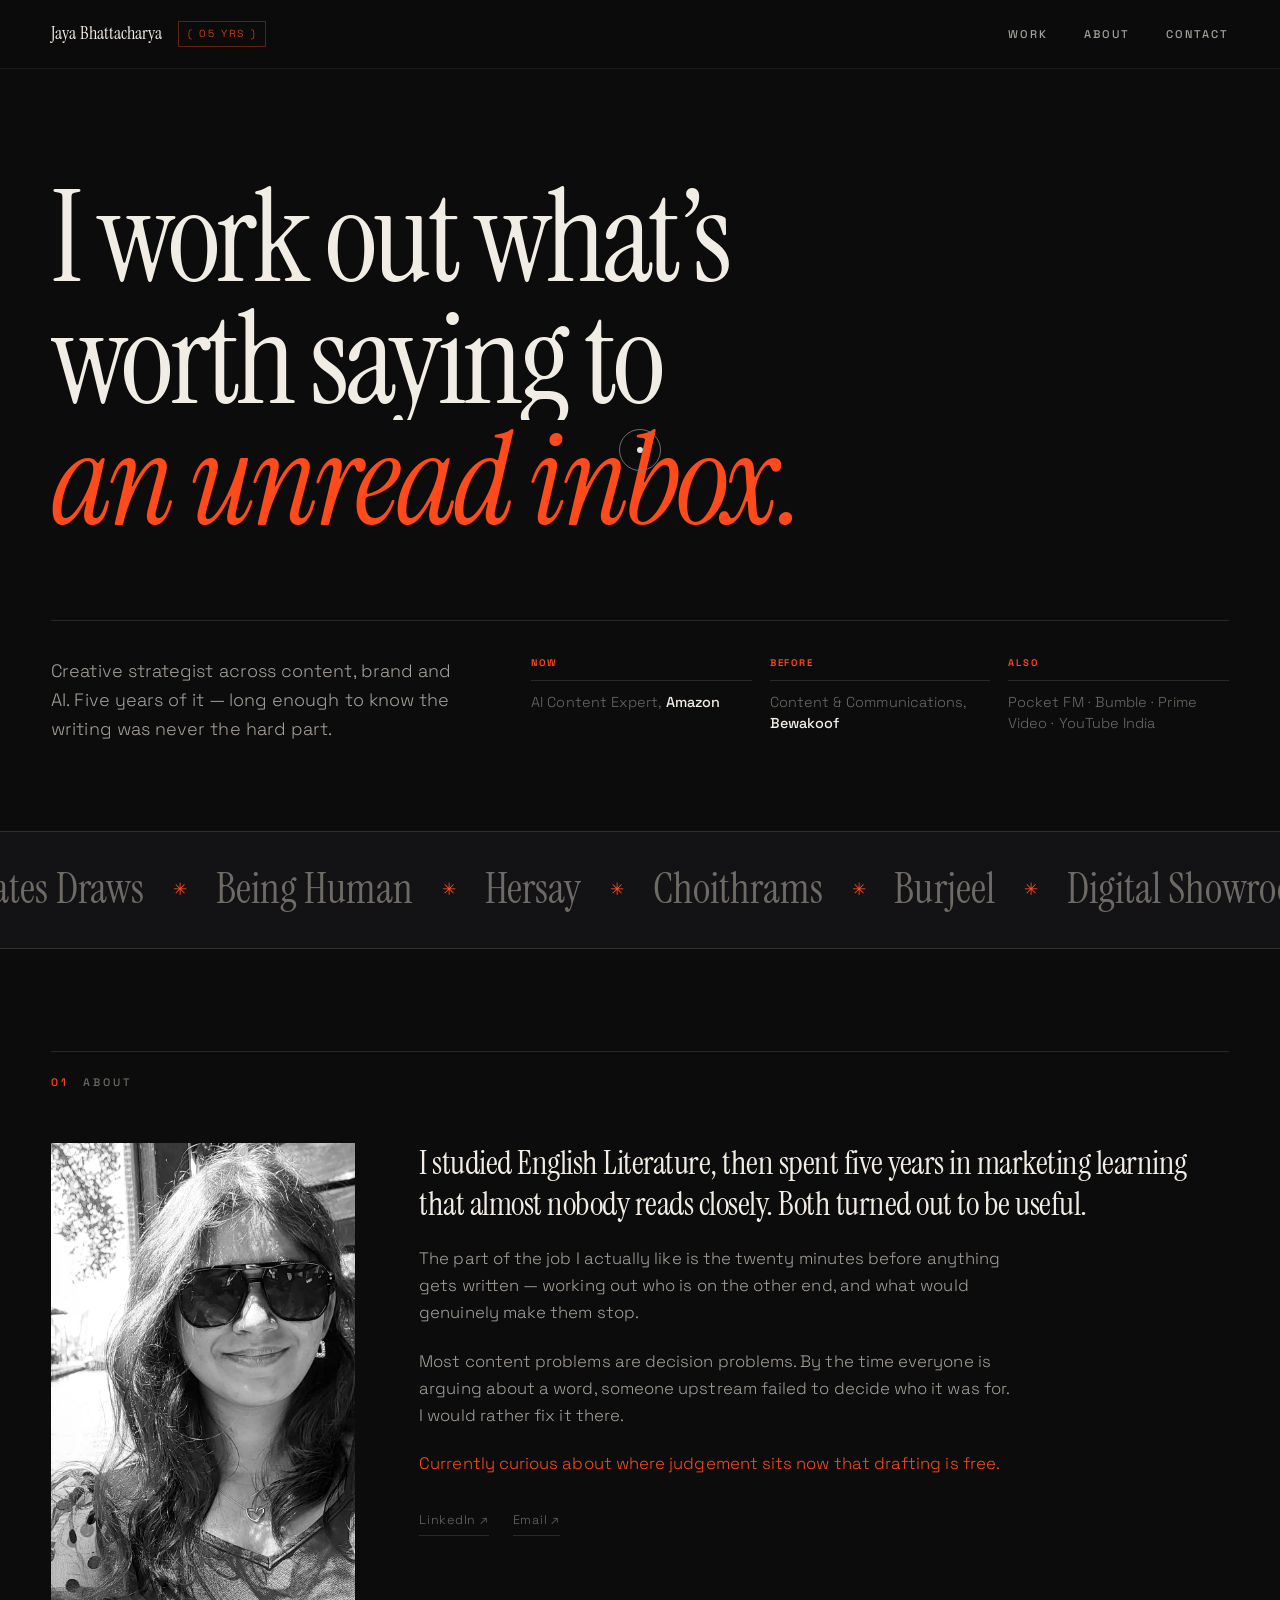
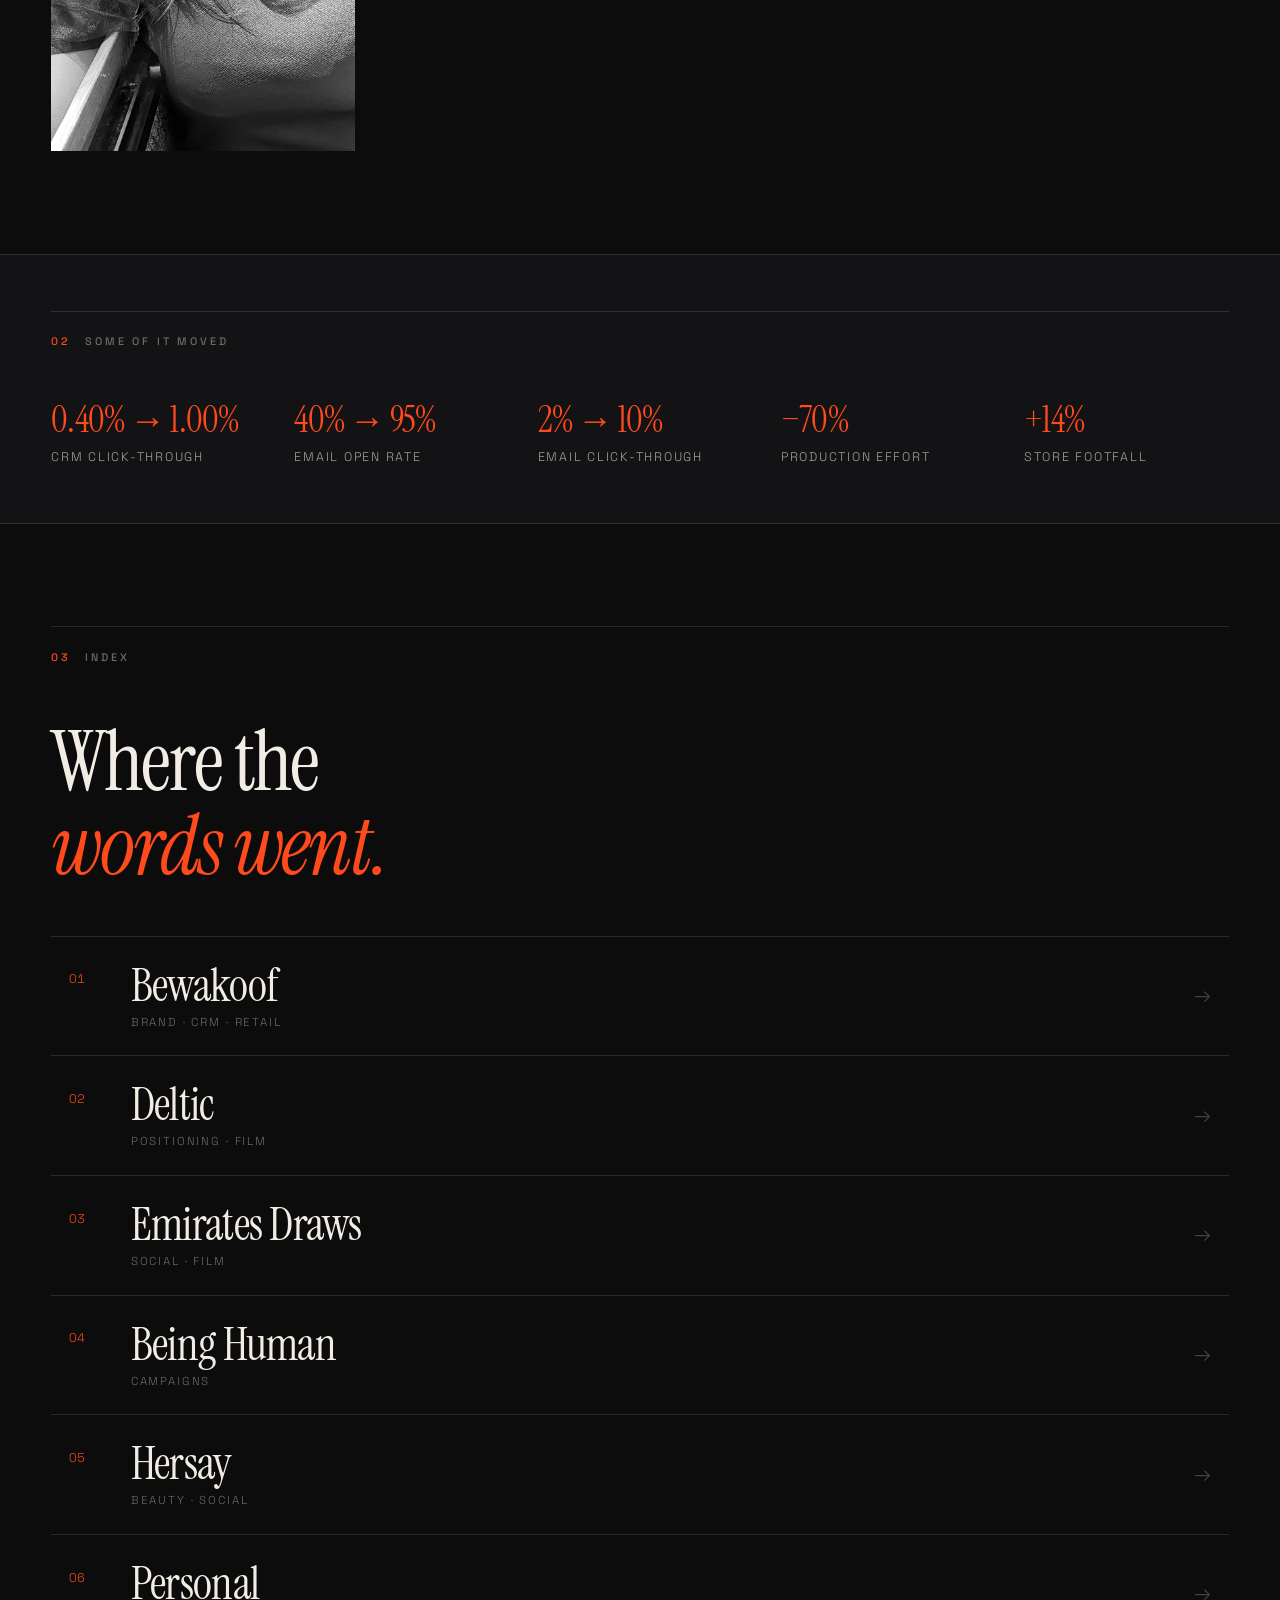
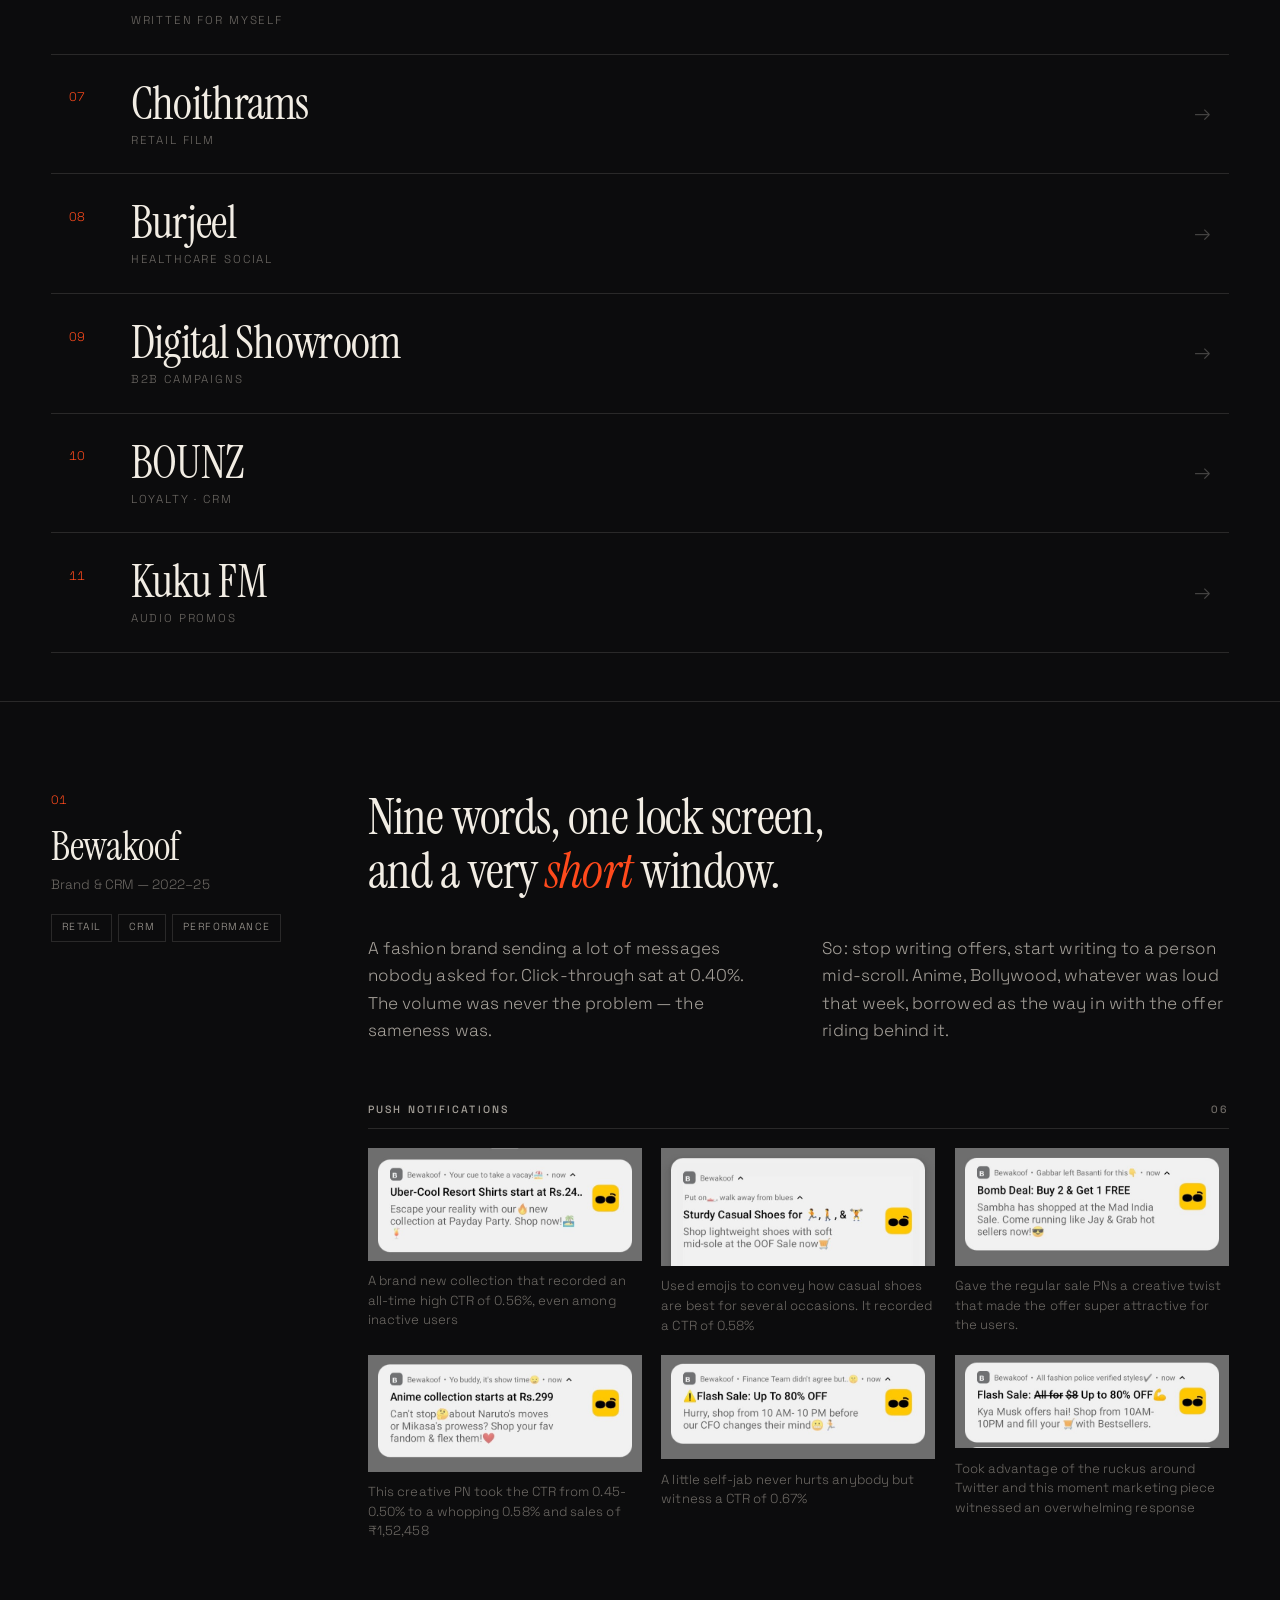
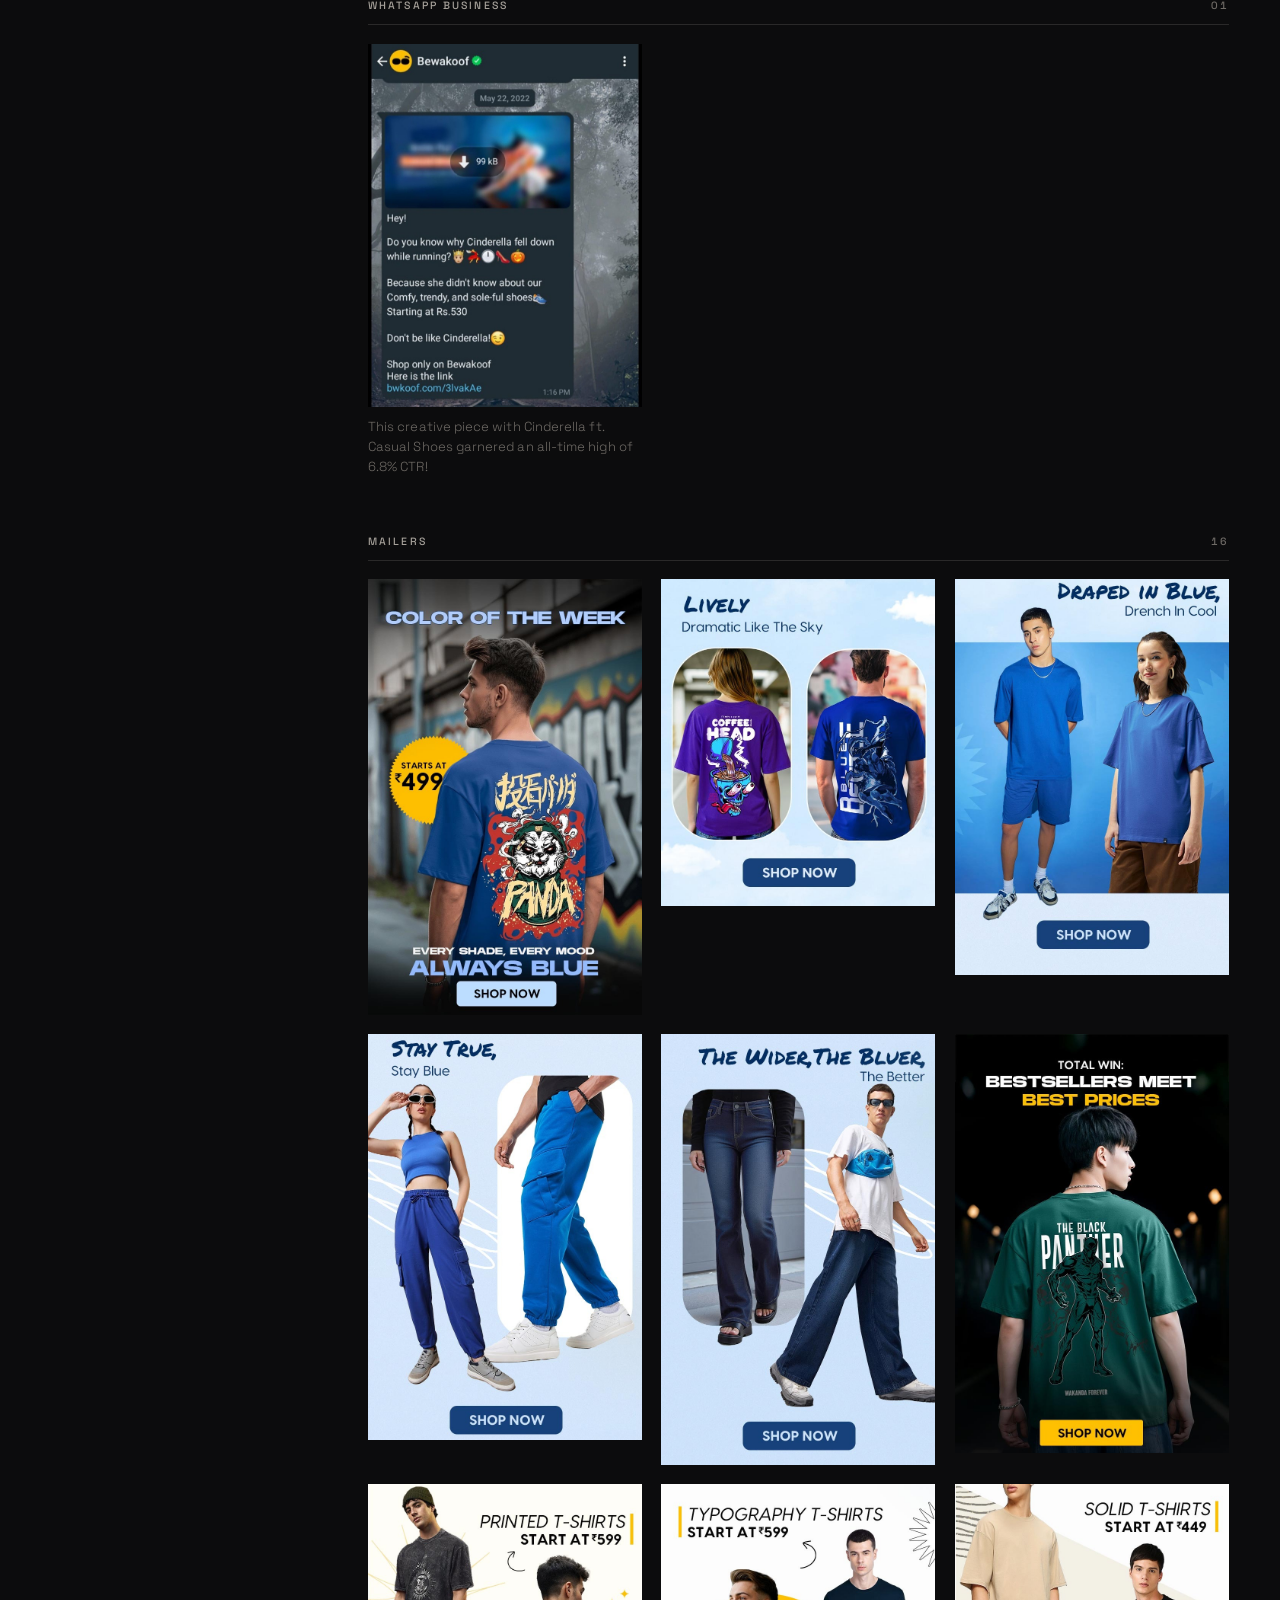
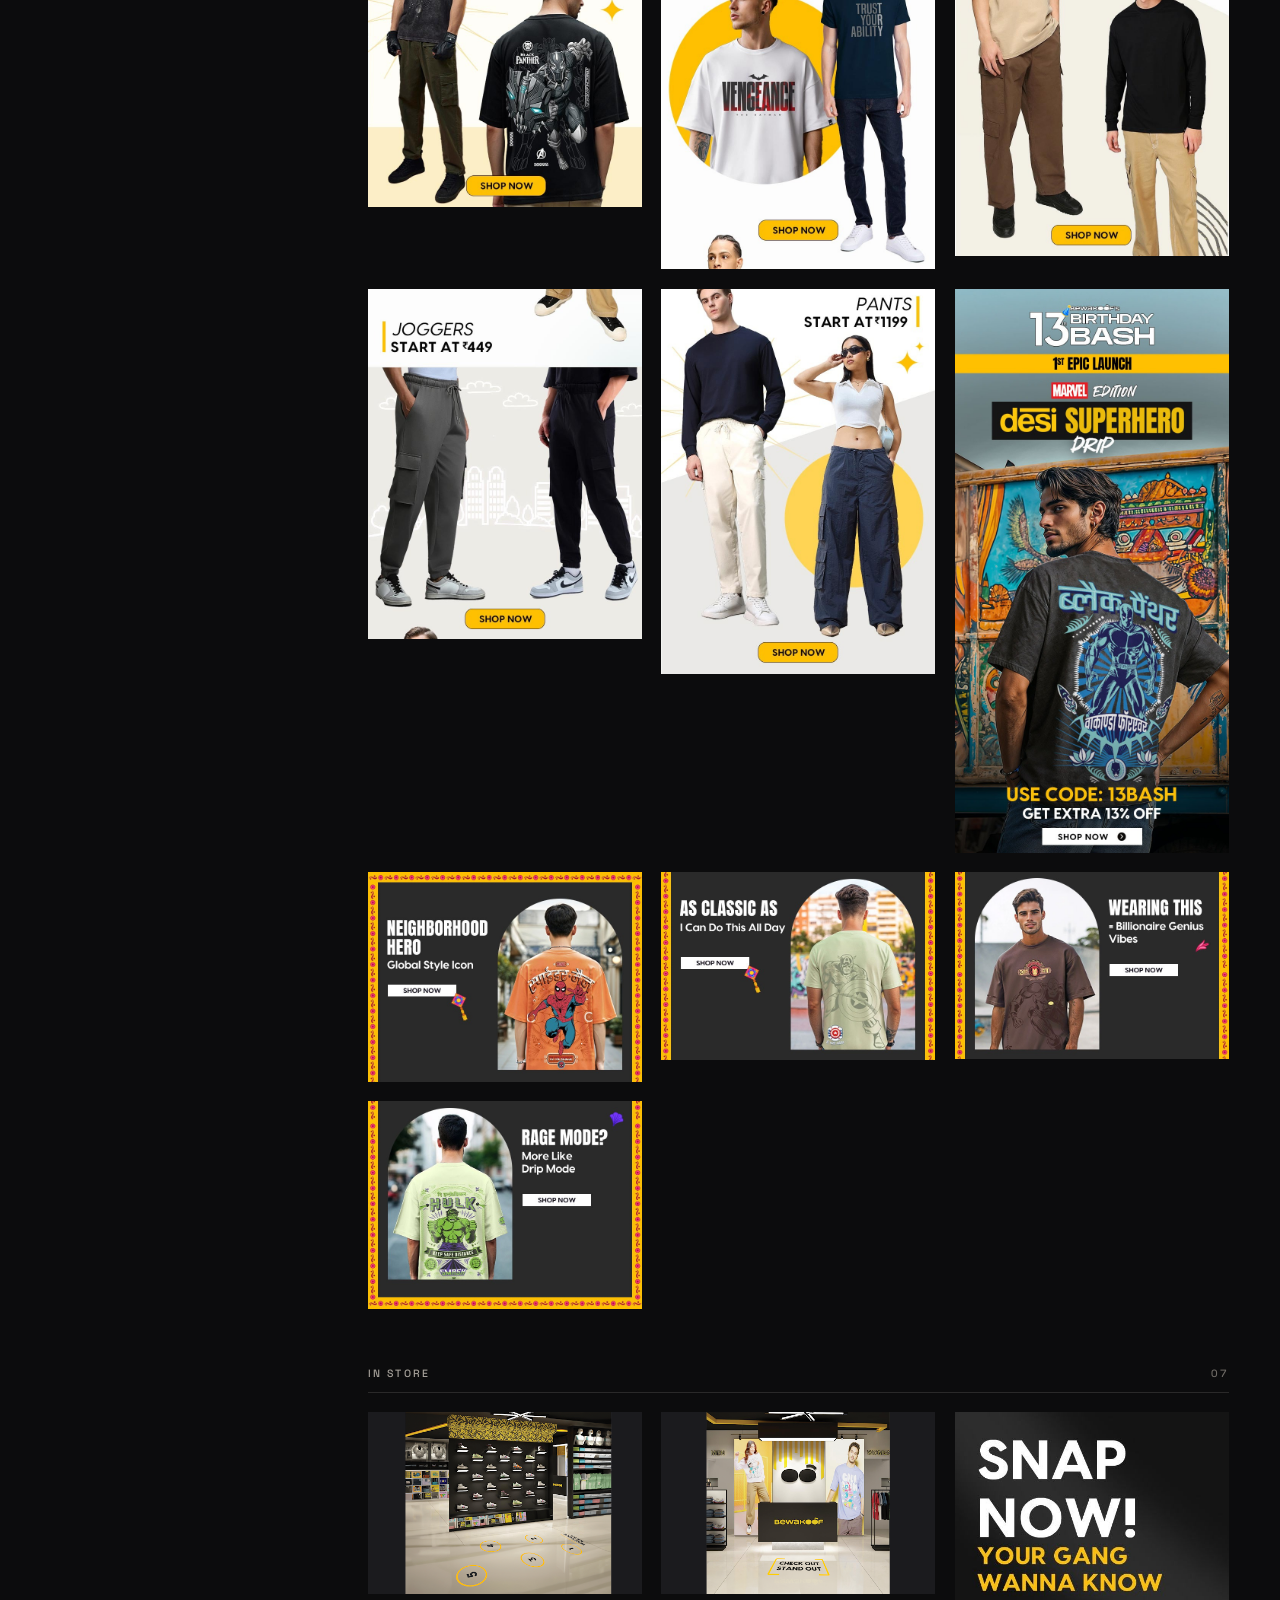
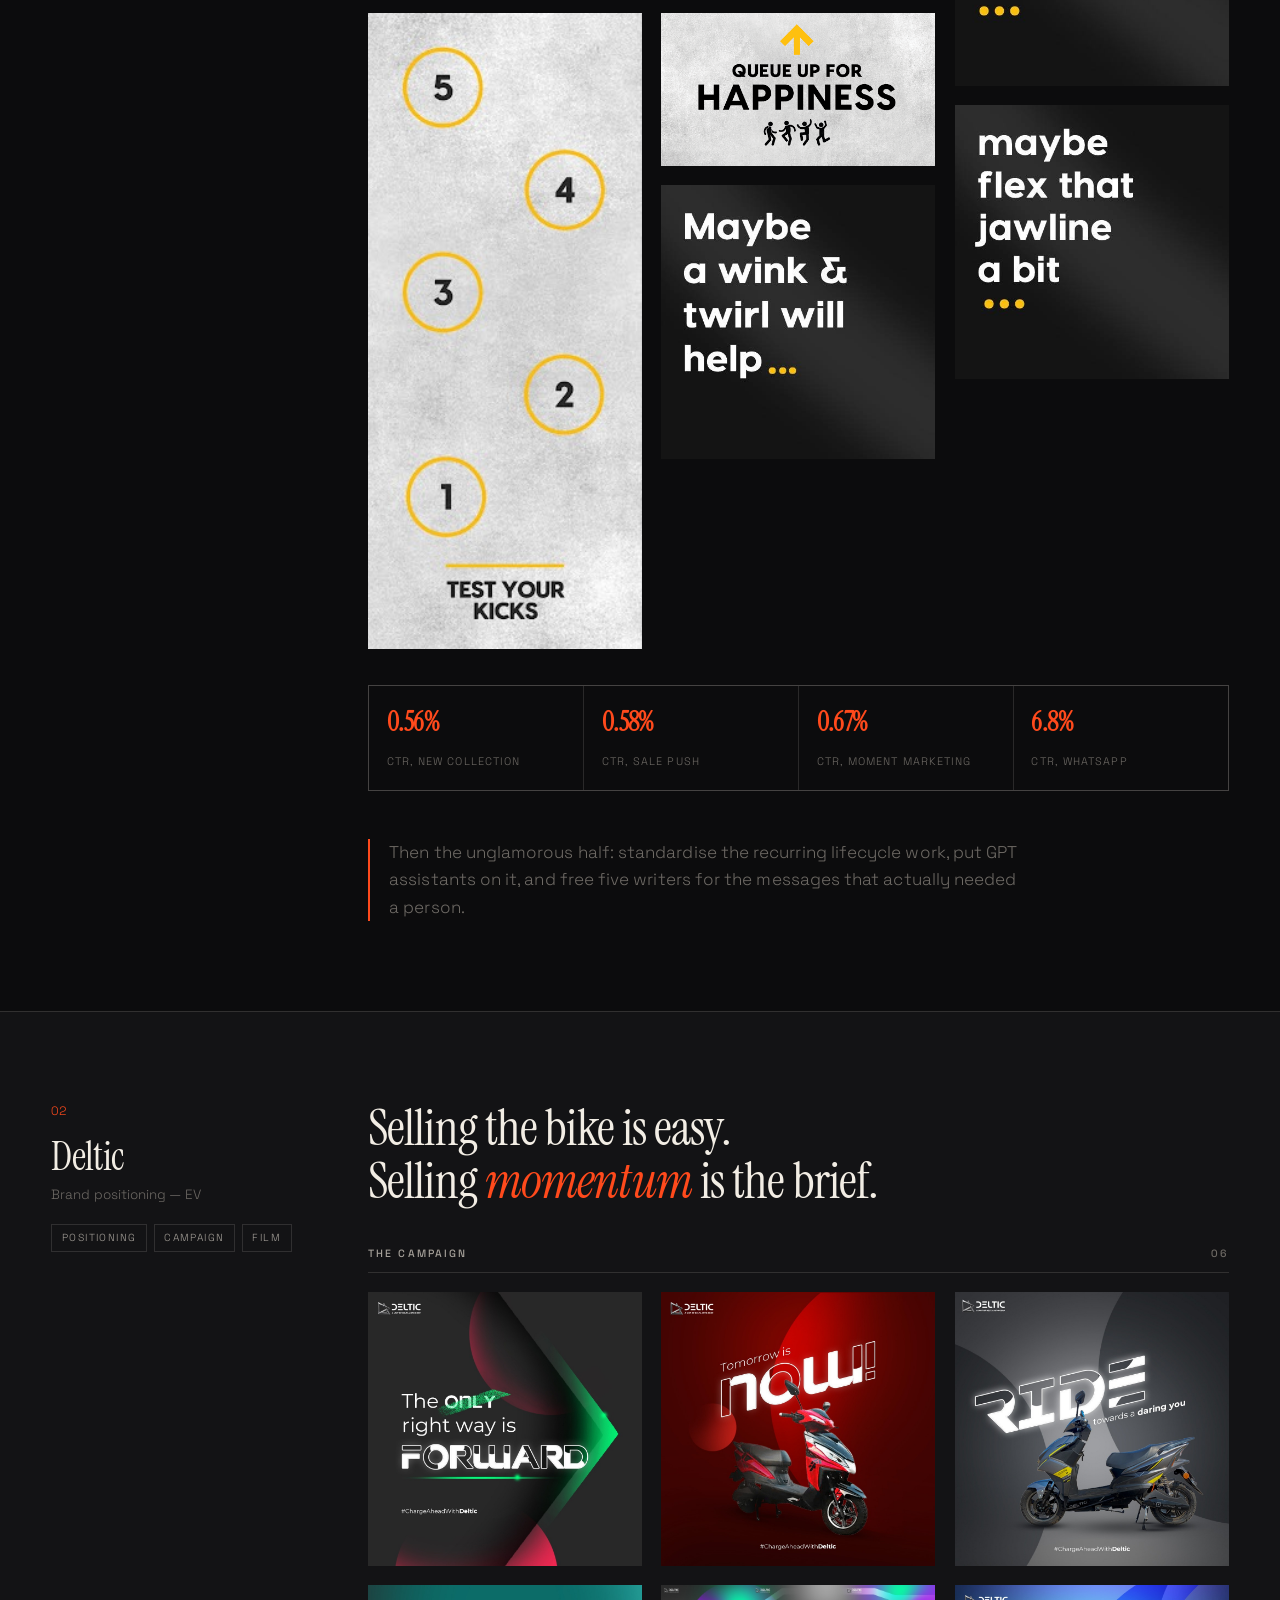
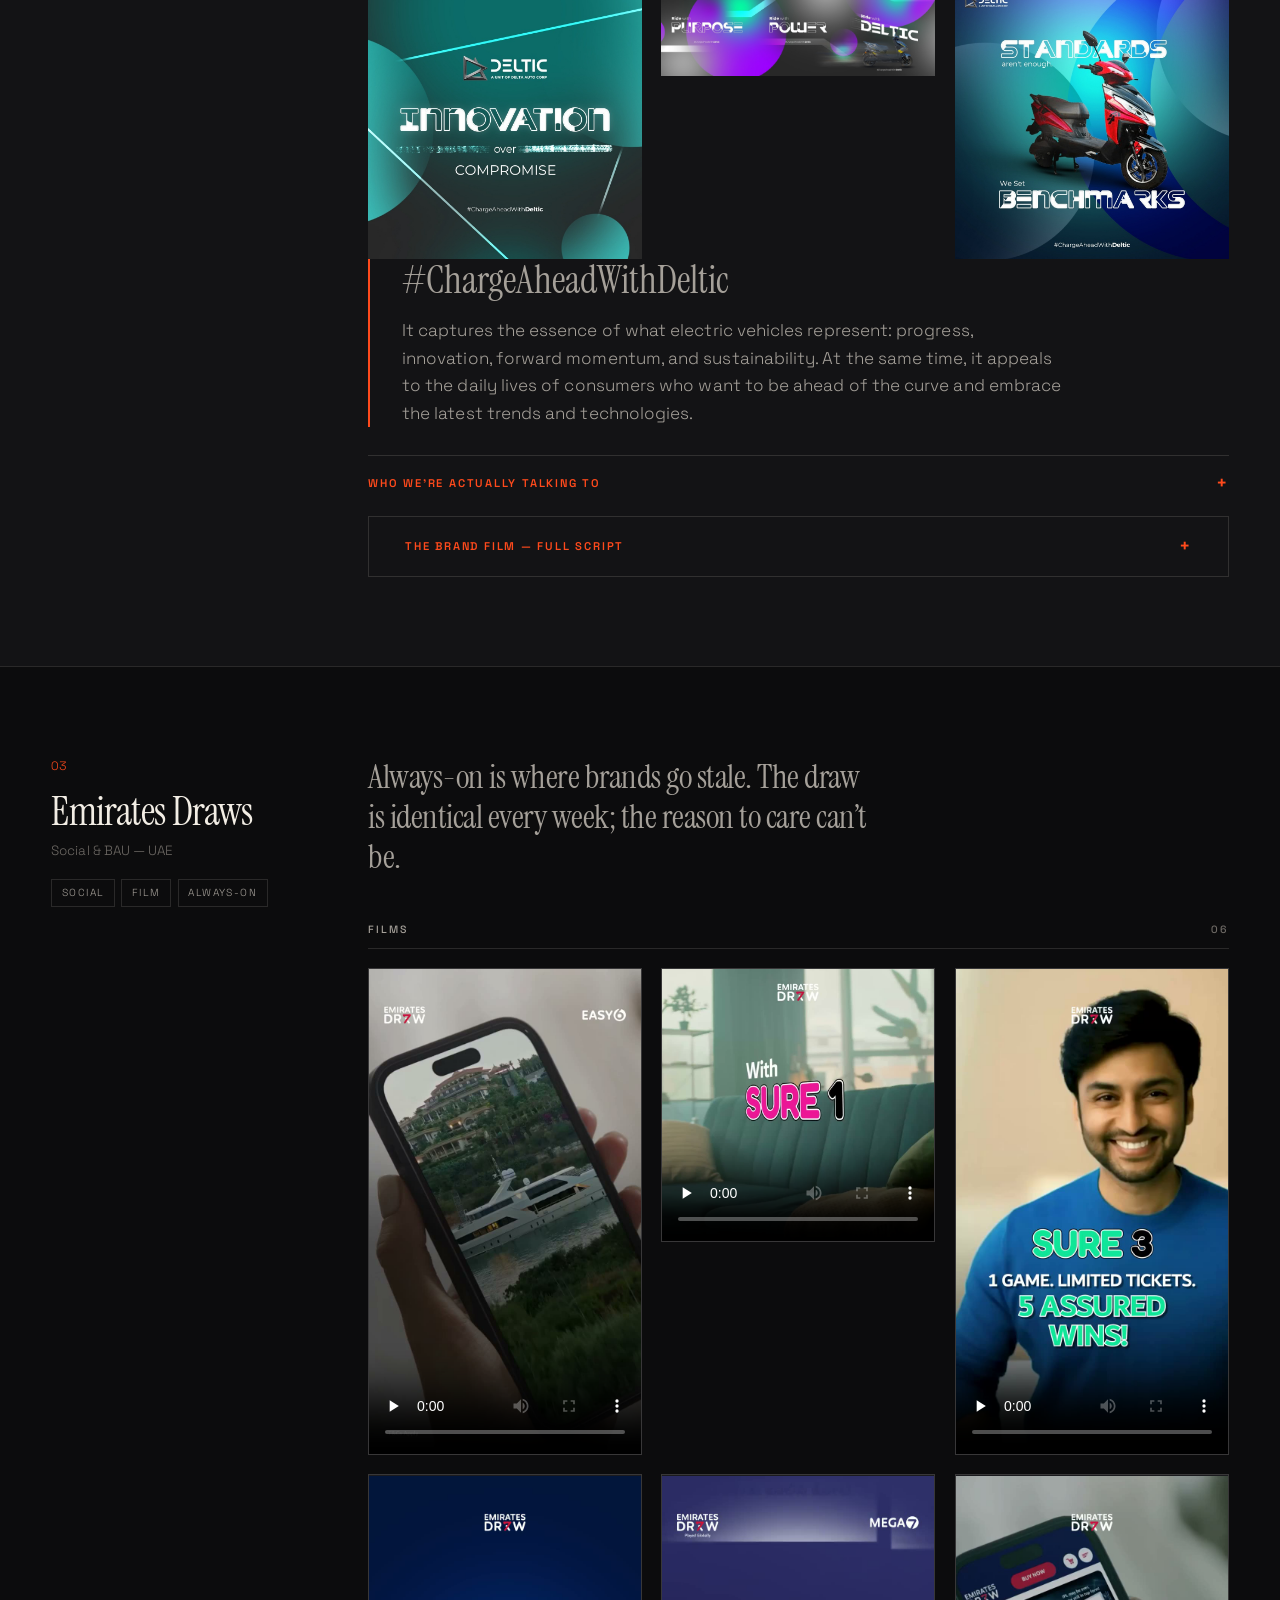
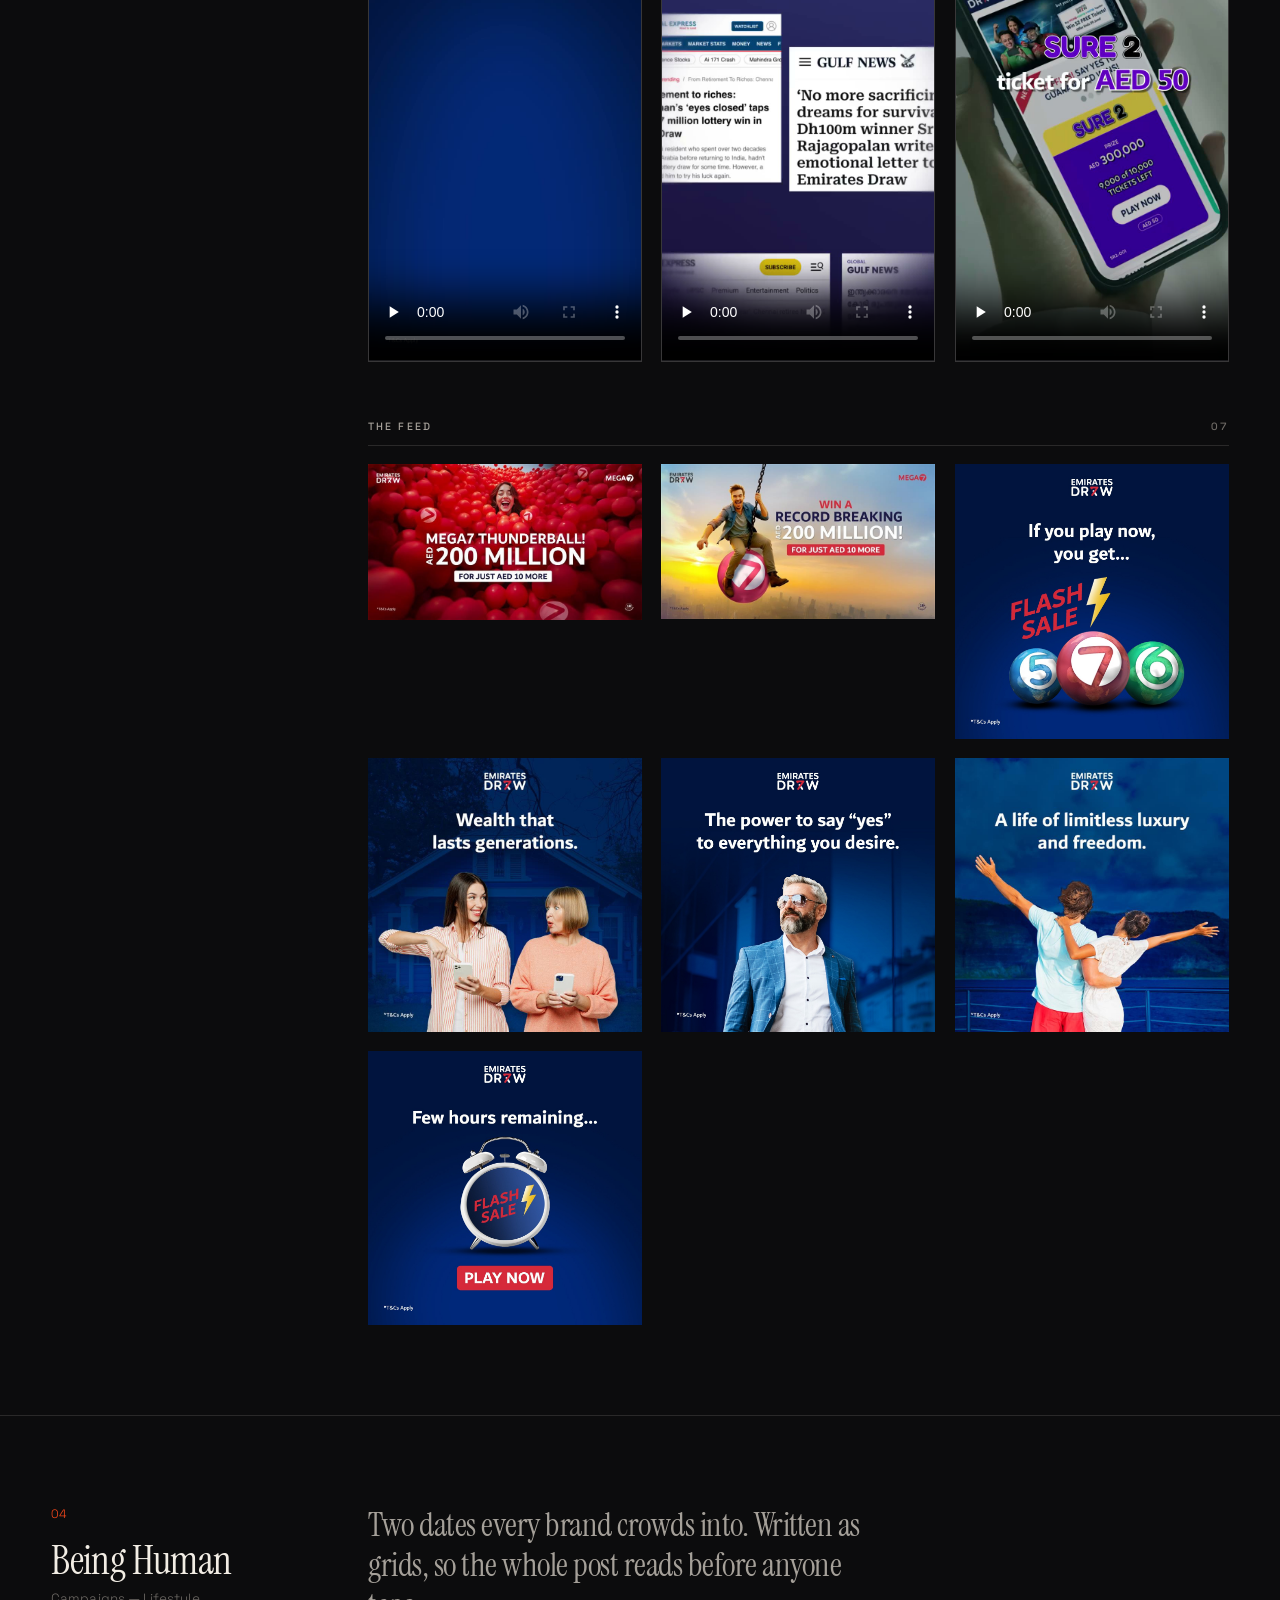
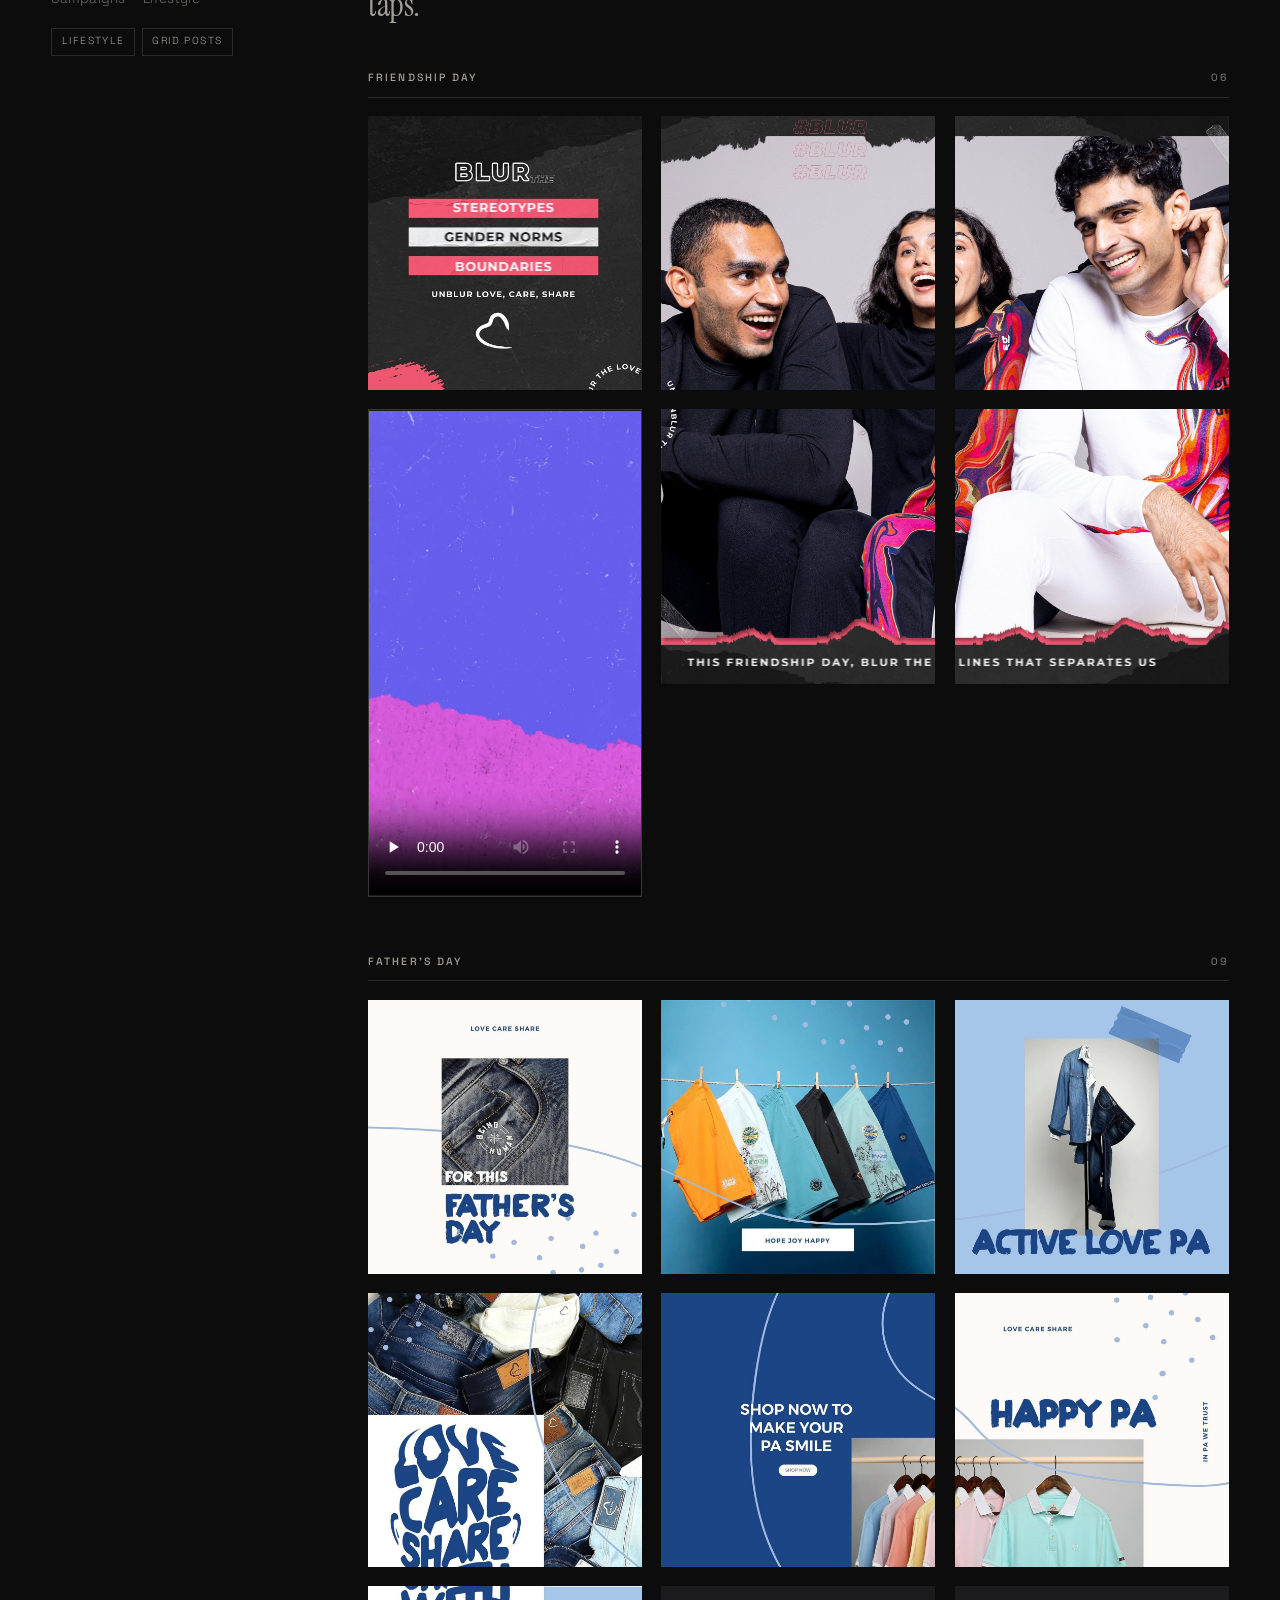
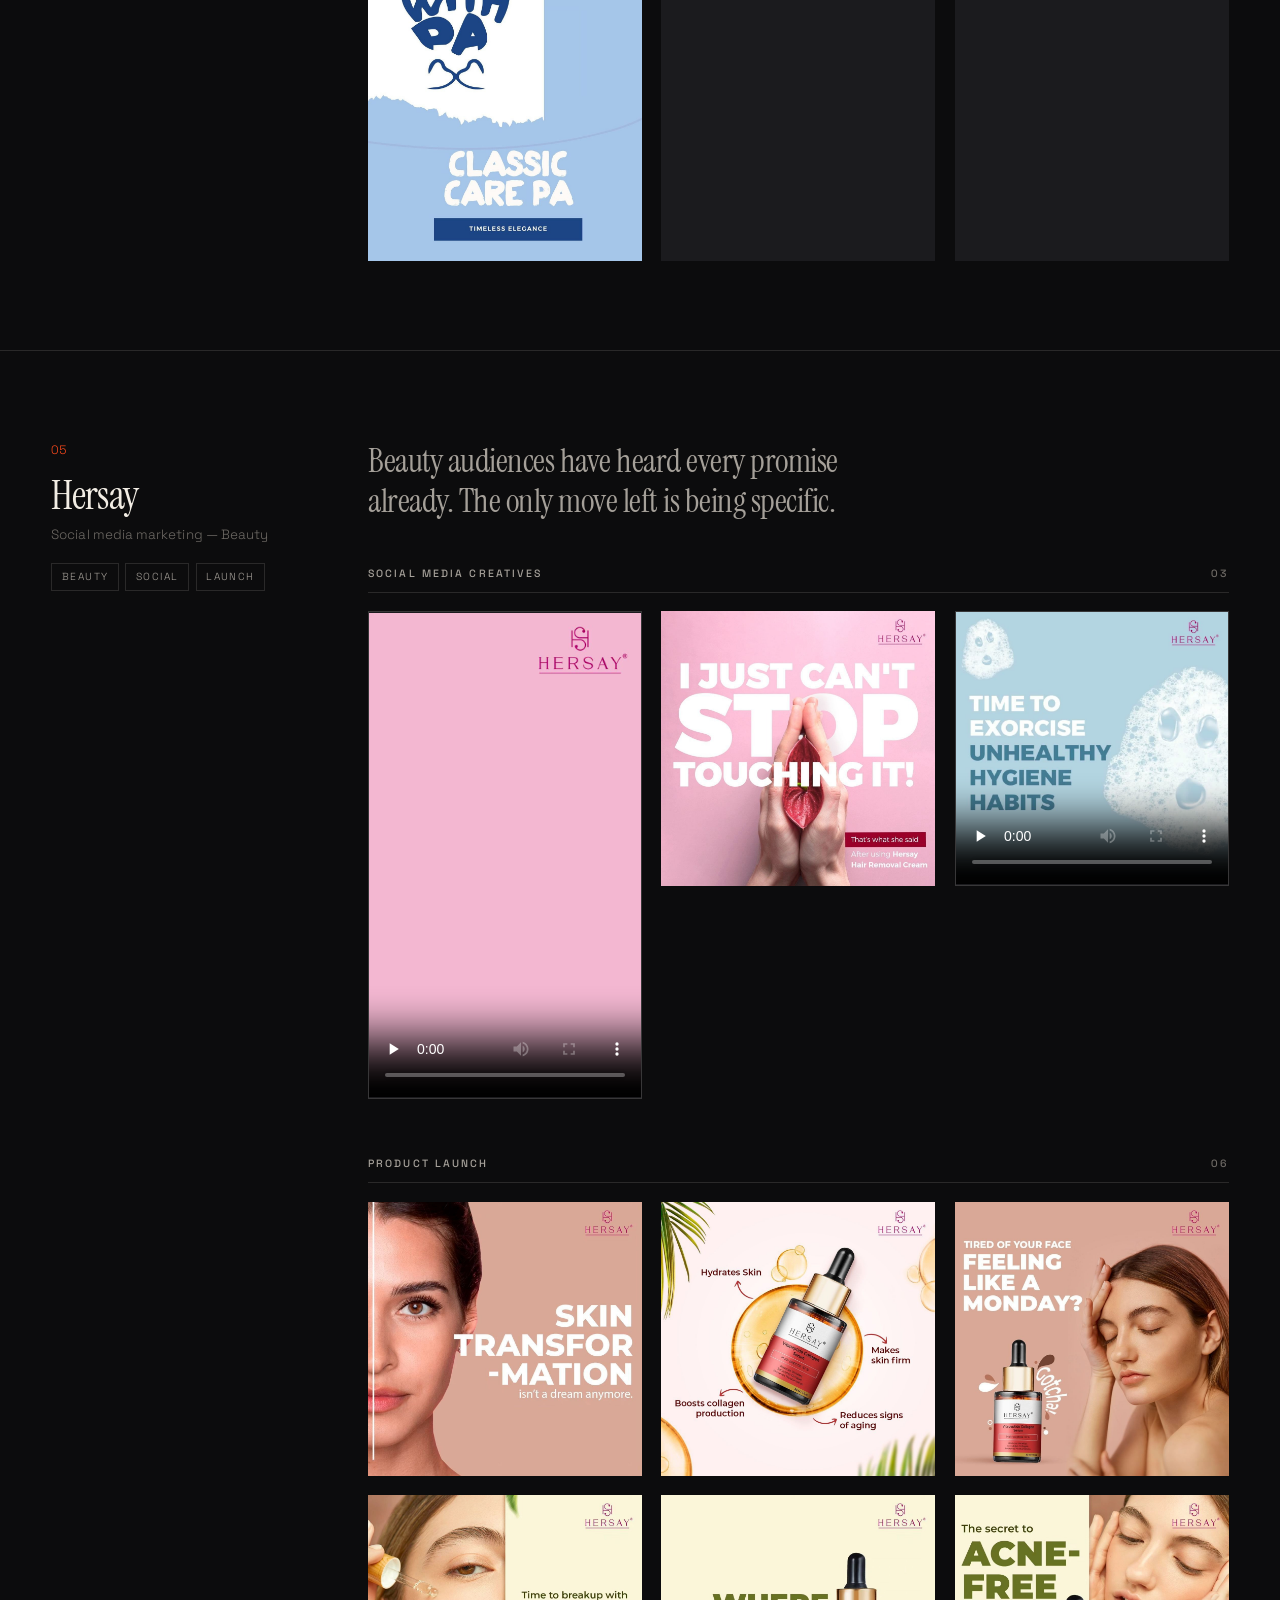
==== commit 623800fe: "Restore the editorial-noir layout from the recording Reverts to the layout and type system in the sc" ====
--- a/index.html
+++ b/index.html
@@ -4,9 +4,9 @@
 <meta charset="utf-8">
 <meta name="viewport" content="width=device-width, initial-scale=1">
 <title>Jaya Bhattacharya — Creative Strategist</title>
-<meta name="description" content="Creative strategist working across content, brand and AI. Brand and CRM work for Bewakoof, Deltic, Emirates Draws, Being Human and Hersay.">
+<meta name="description" content="Creative strategist working across content, brand and AI. Brand, CRM and campaign work for Bewakoof, Deltic, Emirates Draws, Being Human and Hersay.">
 <meta name="author" content="Jaya Bhattacharya">
-<meta name="theme-color" content="#0B0B0C">
+<meta name="theme-color" content="#0C0C0D">
 <link rel="canonical" href="https://jayabht.github.io/">
 <meta property="og:type" content="website">
 <meta property="og:url" content="https://jayabht.github.io/">
@@ -14,29 +14,31 @@
 <meta property="og:description" content="I work out what's worth saying — to a lock screen, a shop window, or a language model.">
 <meta property="og:image" content="https://jayabht.github.io/assets/img/jaya-portrait.jpg">
 <meta name="twitter:card" content="summary_large_image">
-<link rel="icon" href="data:image/svg+xml,&lt;svg xmlns=%22http://www.w3.org/2000/svg%22 viewBox=%220 0 100 100%22&gt;&lt;rect width=%22100%22 height=%22100%22 fill=%22%230B0B0C%22/&gt;&lt;text y=%22.82em%22 x=%2250%22 text-anchor=%22middle%22 font-size=%2286%22 font-family=%22Georgia,serif%22 font-weight=%22700%22 fill=%22%23FF4A1C%22&gt;J&lt;/text&gt;&lt;/svg&gt;">
+<link rel="icon" href="data:image/svg+xml,&lt;svg xmlns=%22http://www.w3.org/2000/svg%22 viewBox=%220 0 100 100%22&gt;&lt;rect width=%22100%22 height=%22100%22 fill=%22%230C0C0D%22/&gt;&lt;text y=%22.8em%22 x=%2250%22 text-anchor=%22middle%22 font-size=%2280%22 font-family=%22Georgia,serif%22 font-style=%22italic%22 fill=%22%23FF4A1C%22&gt;J&lt;/text&gt;&lt;/svg&gt;">
 <link rel="preconnect" href="https://fonts.googleapis.com">
 <link rel="preconnect" href="https://fonts.gstatic.com" crossorigin>
-<link href="https://fonts.googleapis.com/css2?family=Bricolage+Grotesque:opsz,wght@12..96,400;12..96,600;12..96,800&family=Instrument+Sans:ital,wght@0,400;0,500;1,400&family=JetBrains+Mono:wght@400;500&display=swap" rel="stylesheet">
+<link href="https://fonts.googleapis.com/css2?family=Instrument+Serif:ital@0;1&family=Space+Grotesk:wght@300;400;500;600;700&display=swap" rel="stylesheet">
 <link rel="stylesheet" href="style.css">
-<script type="application/ld+json">{"@context": "https://schema.org", "@type": "Person", "name": "Jaya Bhattacharya", "jobTitle": "Creative Strategist", "email": "mailto:jayab002@gmail.com", "url": "https://jayabht.github.io/", "image": "https://jayabht.github.io/assets/img/jaya-portrait.jpg", "sameAs": ["https://linkedin.com/in/jaya-bhattacharya/"], "knowsAbout": ["Creative Strategy", "Content Strategy", "Brand Storytelling", "CRM Marketing", "AI Content Evaluation"]}</script>
+<script type="application/ld+json">{"@context": "https://schema.org", "@type": "Person", "name": "Jaya Bhattacharya", "jobTitle": "Creative Strategist", "email": "mailto:jayab002@gmail.com", "url": "https://jayabht.github.io/", "image": "https://jayabht.github.io/assets/img/jaya-portrait.jpg", "sameAs": ["https://linkedin.com/in/jaya-bhattacharya/"], "knowsAbout": ["Creative Strategy", "Content Strategy", "Brand Storytelling", "CRM Marketing"]}</script>
 </head>
 <body>
 <a class="skip" href="#work">Skip to work</a>
 
-<header class="nav">
-  <div class="nav__in">
-    <a class="nav__me" href="#top">
-      <span class="nav__nm">Jaya Bhattacharya</span>
-      <span class="nav__rl">Creative Strategist</span>
-    </a>
-    <nav class="nav__links" aria-label="Primary">
-      <a href="#work">Work</a>
-      <a href="#about">About</a>
-      <a href="#contact">Contact</a>
+<div class="cursor" aria-hidden="true">
+  <div class="cursor__ring"><span class="cursor__label"></span></div>
+  <div class="cursor__dot"></div>
+</div>
+<div class="peek" aria-hidden="true"><img src="" alt=""></div>
+
+<header class="bar">
+  <div class="bar__in">
+    <a class="bar__me" href="#top">Jaya&nbsp;Bhattacharya</a>
+    <span class="bar__yrs">( 05&nbsp;YRS )</span>
+    <nav class="bar__nav" aria-label="Primary">
+      <a href="#work">Work</a><a href="#about">About</a><a href="#contact">Contact</a>
     </nav>
-    <button class="nav__btn" type="button" aria-expanded="false" aria-controls="menu">
-      <span class="nav__btn-t" data-open="Menu" data-close="Close">Menu</span>
+    <button class="bar__btn" type="button" aria-expanded="false" aria-controls="menu">
+      <span class="bar__btn-t" data-open="Menu" data-close="Close">Menu</span>
     </button>
   </div>
 </header>
@@ -55,7 +57,6 @@
 
 <main id="top">
 
-  <!-- ---------------------------------------------------------- 01 hero -->
   <section class="hero">
     <div class="wrap">
       <h1 class="hero__h1">
@@ -64,11 +65,11 @@
           <span class="hero__l"><span>I work out what&rsquo;s</span></span>
           <span class="hero__l"><span>worth saying to</span></span>
           <span class="hero__l rot">
-          <span class="rot__i is-on">a lock screen.</span>
-          <span class="rot__i">an unread inbox.</span>
-          <span class="rot__i">a shop window.</span>
-          <span class="rot__i">a language model.</span>
-          <span class="rot__i">an endless scroll.</span>
+            <span class="rot__i is-on">a lock screen.</span>
+            <span class="rot__i">an unread inbox.</span>
+            <span class="rot__i">a shop window.</span>
+            <span class="rot__i">a language model.</span>
+            <span class="rot__i">an endless scroll.</span>
           </span>
         </span>
       </h1>
@@ -85,126 +86,121 @@
 
   <div class="tick" aria-hidden="true"><div class="tick__t"><span>Bewakoof</span><span class="tick__d">✳</span><span>Deltic</span><span class="tick__d">✳</span><span>Emirates Draws</span><span class="tick__d">✳</span><span>Being Human</span><span class="tick__d">✳</span><span>Hersay</span><span class="tick__d">✳</span><span>Choithrams</span><span class="tick__d">✳</span><span>Burjeel</span><span class="tick__d">✳</span><span>Digital Showroom</span><span class="tick__d">✳</span><span>BOUNZ</span><span class="tick__d">✳</span><span>Kuku FM</span><span class="tick__d">✳</span><span>Pocket FM</span><span class="tick__d">✳</span><span>Bumble</span><span class="tick__d">✳</span><span>Amazon Prime Video</span><span class="tick__d">✳</span><span>YouTube India</span><span class="tick__d">✳</span><span>Bewakoof</span><span class="tick__d">✳</span><span>Deltic</span><span class="tick__d">✳</span><span>Emirates Draws</span><span class="tick__d">✳</span><span>Being Human</span><span class="tick__d">✳</span><span>Hersay</span><span class="tick__d">✳</span><span>Choithrams</span><span class="tick__d">✳</span><span>Burjeel</span><span class="tick__d">✳</span><span>Digital Showroom</span><span class="tick__d">✳</span><span>BOUNZ</span><span class="tick__d">✳</span><span>Kuku FM</span><span class="tick__d">✳</span><span>Pocket FM</span><span class="tick__d">✳</span><span>Bumble</span><span class="tick__d">✳</span><span>Amazon Prime Video</span><span class="tick__d">✳</span><span>YouTube India</span><span class="tick__d">✳</span></div></div>
 
-  <!-- --------------------------------------------------------- 02 about -->
-  <section class="sec about" id="about">
-    <div class="wrap ab">
-      <figure class="ab__pic reveal">
-        <img src="assets/img/jaya-portrait.jpg" alt="Jaya Bhattacharya" loading="lazy" decoding="async" width="900" height="1800">
-      </figure>
-      <div class="ab__txt">
-        <p class="lab"><span>&#8212;</span> About</p>
+  <section class="sec" id="about">
+    <div class="wrap">
+      <p class="lab"><span>01</span> About</p>
+      <div class="ab">
+        <figure class="ab__pic reveal">
+          <img src="assets/img/jaya-portrait.jpg" alt="Jaya Bhattacharya" loading="lazy" decoding="async" width="900" height="1800">
+        </figure>
+        <div class="ab__txt">
           <p class="reveal">I studied English Literature, then spent five years in marketing learning that almost nobody reads closely. Both turned out to be useful.</p>
           <p class="reveal">The part of the job I actually like is the twenty minutes before anything gets written — working out who is on the other end, and what would genuinely make them stop.</p>
           <p class="reveal">Most content problems are decision problems. By the time everyone is arguing about a word, someone upstream failed to decide who it was for. I would rather fix it there.</p>
           <p class="reveal">Currently curious about where judgement sits now that drafting is free.</p>
-        <p class="ab__links reveal">
-          <a href="https://linkedin.com/in/jaya-bhattacharya/" target="_blank" rel="noopener">LinkedIn &#8599;</a>
-          <a href="mailto:jayab002@gmail.com">Email &#8599;</a>
-        </p>
+          <p class="ab__links reveal">
+            <a href="https://linkedin.com/in/jaya-bhattacharya/" target="_blank" rel="noopener">LinkedIn &#8599;</a>
+            <a href="mailto:jayab002@gmail.com">Email &#8599;</a>
+          </p>
+        </div>
       </div>
     </div>
   </section>
 
-  <!-- --------------------------------------------------------- 03 proof -->
   <section class="proof">
     <div class="wrap">
-      <p class="lab"><span>&#8212;</span> Some of it moved</p>
+      <p class="lab"><span>02</span> Some of it moved</p>
       <div class="proof__row">
-        <div class="pf reveal">
-          <p class="pf__f" data-count="0.40% → 1.00%">0.40% → 1.00%</p>
-          <p class="pf__l">CRM click-through</p>
-          <p class="pf__s">Bewakoof</p>
-        </div>
-        <div class="pf reveal">
-          <p class="pf__f" data-count="40% → 95%">40% → 95%</p>
-          <p class="pf__l">Email open rate</p>
-          <p class="pf__s">Bewakoof</p>
-        </div>
-        <div class="pf reveal">
-          <p class="pf__f" data-count="2% → 10%">2% → 10%</p>
-          <p class="pf__l">Email click-through</p>
-          <p class="pf__s">Bewakoof</p>
-        </div>
-        <div class="pf reveal">
-          <p class="pf__f" data-count="−70%">−70%</p>
-          <p class="pf__l">Production effort</p>
-          <p class="pf__s">GPT-assisted CRM</p>
-        </div>
-        <div class="pf reveal">
-          <p class="pf__f" data-count="+14%">+14%</p>
-          <p class="pf__l">Store footfall</p>
-          <p class="pf__s">Retail campaigns</p>
-        </div>
+          <div class="pf reveal">
+            <p class="pf__f" data-count="0.40% → 1.00%">0.40% → 1.00%</p>
+            <p class="pf__l">CRM click-through</p>
+          </div>
+          <div class="pf reveal">
+            <p class="pf__f" data-count="40% → 95%">40% → 95%</p>
+            <p class="pf__l">Email open rate</p>
+          </div>
+          <div class="pf reveal">
+            <p class="pf__f" data-count="2% → 10%">2% → 10%</p>
+            <p class="pf__l">Email click-through</p>
+          </div>
+          <div class="pf reveal">
+            <p class="pf__f" data-count="−70%">−70%</p>
+            <p class="pf__l">Production effort</p>
+          </div>
+          <div class="pf reveal">
+            <p class="pf__f" data-count="+14%">+14%</p>
+            <p class="pf__l">Store footfall</p>
+          </div>
       </div>
     </div>
   </section>
 
-  <!-- --------------------------------------------------------- 04 index -->
   <section class="sec idxs" id="work">
     <div class="wrap">
+      <p class="lab"><span>03</span> Index</p>
       <h2 class="big reveal">Where the<br><em>words went.</em></h2>
       <nav class="idxl" aria-label="Work index">
-        <a class="idx" href="#bewakoof" data-thumb="assets/img/58d0db9386009faa02a0d352a8b1f387.jpg">
+        <a class="idx" href="#bewakoof" data-thumb="assets/img/58d0db9386009faa02a0d352a8b1f387.jpg" data-cursor="Open">
           <span class="idx__n">01</span>
           <span class="idx__b">Bewakoof</span>
           <span class="idx__c">Brand · CRM · Retail</span>
           <span class="idx__a" aria-hidden="true">&rarr;</span>
         </a>
-        <a class="idx" href="#deltic" data-thumb="assets/img/1c6747ed98481f865385ff1f7e919c5d.jpg">
+        <a class="idx" href="#deltic" data-thumb="assets/img/1c6747ed98481f865385ff1f7e919c5d.jpg" data-cursor="Open">
           <span class="idx__n">02</span>
           <span class="idx__b">Deltic</span>
           <span class="idx__c">Positioning · Film</span>
           <span class="idx__a" aria-hidden="true">&rarr;</span>
         </a>
-        <a class="idx" href="#emirates" data-thumb="assets/img/a31d745b144e44f8c25e3e13dc81ac34.jpg">
+        <a class="idx" href="#emirates" data-thumb="assets/img/a31d745b144e44f8c25e3e13dc81ac34.jpg" data-cursor="Open">
           <span class="idx__n">03</span>
           <span class="idx__b">Emirates Draws</span>
           <span class="idx__c">Social · Film</span>
           <span class="idx__a" aria-hidden="true">&rarr;</span>
         </a>
-        <a class="idx" href="#beinghuman" data-thumb="assets/img/f75ed86c090199f6303b073a1a91b206.jpg">
+        <a class="idx" href="#beinghuman" data-thumb="assets/img/f75ed86c090199f6303b073a1a91b206.jpg" data-cursor="Open">
           <span class="idx__n">04</span>
           <span class="idx__b">Being Human</span>
           <span class="idx__c">Campaigns</span>
           <span class="idx__a" aria-hidden="true">&rarr;</span>
         </a>
-        <a class="idx" href="#hersay" data-thumb="assets/img/d68ceabffc3247b044c5c5f78496a2b2.jpg">
+        <a class="idx" href="#hersay" data-thumb="assets/img/d68ceabffc3247b044c5c5f78496a2b2.jpg" data-cursor="Open">
           <span class="idx__n">05</span>
           <span class="idx__b">Hersay</span>
           <span class="idx__c">Beauty · Social</span>
           <span class="idx__a" aria-hidden="true">&rarr;</span>
         </a>
-        <a class="idx" href="#personal" data-thumb="assets/img/098032004c09a7e293b6868cc828d12f.png">
+        <a class="idx" href="#personal" data-thumb="assets/img/098032004c09a7e293b6868cc828d12f.png" data-cursor="Open">
           <span class="idx__n">06</span>
           <span class="idx__b">Personal</span>
           <span class="idx__c">Written for myself</span>
           <span class="idx__a" aria-hidden="true">&rarr;</span>
         </a>
-        <a class="idx" href="#more" data-thumb="assets/video/fc555657031e6a9fbfb700cca513748b.jpg">
+        <a class="idx" href="#more" data-thumb="assets/video/fc555657031e6a9fbfb700cca513748b.jpg" data-cursor="Open">
           <span class="idx__n">07</span>
           <span class="idx__b">Choithrams</span>
           <span class="idx__c">Retail film</span>
           <span class="idx__a" aria-hidden="true">&rarr;</span>
         </a>
-        <a class="idx" href="#more" data-thumb="assets/img/35c8fb76182d070fcde92300bb2ba6ab.png">
+        <a class="idx" href="#more" data-thumb="assets/img/35c8fb76182d070fcde92300bb2ba6ab.png" data-cursor="Open">
           <span class="idx__n">08</span>
           <span class="idx__b">Burjeel</span>
           <span class="idx__c">Healthcare social</span>
           <span class="idx__a" aria-hidden="true">&rarr;</span>
         </a>
-        <a class="idx" href="#more" data-thumb="assets/img/f2da95fe2723f671ac5824898696b46a.png">
+        <a class="idx" href="#more" data-thumb="assets/img/f2da95fe2723f671ac5824898696b46a.png" data-cursor="Open">
           <span class="idx__n">09</span>
           <span class="idx__b">Digital Showroom</span>
           <span class="idx__c">B2B campaigns</span>
           <span class="idx__a" aria-hidden="true">&rarr;</span>
         </a>
-        <a class="idx" href="#more" data-thumb="assets/img/914a22e71a37e1312a694e60221c3d29.jpg">
+        <a class="idx" href="#more" data-thumb="assets/img/914a22e71a37e1312a694e60221c3d29.jpg" data-cursor="Open">
           <span class="idx__n">10</span>
           <span class="idx__b">BOUNZ</span>
           <span class="idx__c">Loyalty · CRM</span>
           <span class="idx__a" aria-hidden="true">&rarr;</span>
         </a>
-        <a class="idx" href="#more" data-thumb="assets/video/1901f487ec25c66565706fb6433761d6.jpg">
+        <a class="idx" href="#more" data-thumb="assets/video/1901f487ec25c66565706fb6433761d6.jpg" data-cursor="Open">
           <span class="idx__n">11</span>
           <span class="idx__b">Kuku FM</span>
           <span class="idx__c">Audio promos</span>
@@ -214,752 +210,859 @@
     </div>
   </section>
 
-  <!-- ================================================== selected work == -->
-
-  <!-- Bewakoof — the big one: punchline, evidence, numbers -->
+  <div class="cases">
   <article class="cs" id="bewakoof">
-    <div class="wrap">
-      <header class="cs__h">
+    <div class="wrap cs__grid">
+      <div class="cs__meta">
         <span class="cs__n">01</span>
         <h3 class="cs__b">Bewakoof</h3>
-        <p class="cs__c">Brand &middot; CRM &middot; Retail &mdash; 2022&ndash;25</p>
-      </header>
-      <p class="cs__hook reveal">Nine words, one lock screen,<br>and a very <em>short</em> window.</p>
-      <div class="cs__two">
-        <p class="reveal">A fashion brand sending a lot of messages nobody asked for. Click-through sat at 0.40%. The volume was never the problem &mdash; the sameness was.</p>
-        <p class="reveal">So: stop writing offers, start writing to a person mid-scroll. Anime, Bollywood, whatever was loud that week, borrowed as the way in with the offer riding behind it.</p>
-      </div>
-    </div>
-    <div class="wrap">
-  <div class="grid grid--3">
-    <figure class="shot">
-      <button type="button" class="shot__btn" data-full="assets/img/58d0db9386009faa02a0d352a8b1f387.jpg">
-        <img src="assets/img/58d0db9386009faa02a0d352a8b1f387.jpg" alt="Bewakoof push notification" loading="lazy" decoding="async" style="aspect-ratio:720/297">
-      </button>
-      <figcaption>A brand new collection that recorded an all-time high CTR of 0.56%, even among inactive users</figcaption>
-    </figure>
-    <figure class="shot">
-      <button type="button" class="shot__btn" data-full="assets/img/e93f6045145274ce2dd7b686d6b3ae6c.jpg">
-        <img src="assets/img/e93f6045145274ce2dd7b686d6b3ae6c.jpg" alt="Bewakoof push notification" loading="lazy" decoding="async" style="aspect-ratio:720/311">
-      </button>
-      <figcaption>Used emojis to convey how casual shoes are best for several occasions. It recorded a CTR of 0.58%</figcaption>
-    </figure>
-    <figure class="shot">
-      <button type="button" class="shot__btn" data-full="assets/img/ea45c13f7957bdb225a169721e536285.jpg">
-        <img src="assets/img/ea45c13f7957bdb225a169721e536285.jpg" alt="Bewakoof push notification" loading="lazy" decoding="async" style="aspect-ratio:720/310">
-      </button>
-      <figcaption>Gave the regular sale PNs a creative twist that made the offer super attractive for the users.</figcaption>
-    </figure>
-    <figure class="shot">
-      <button type="button" class="shot__btn" data-full="assets/img/c30b31b14a3ca5cabb938956149c0659.jpg">
-        <img src="assets/img/c30b31b14a3ca5cabb938956149c0659.jpg" alt="Bewakoof push notification" loading="lazy" decoding="async" style="aspect-ratio:720/307">
-      </button>
-      <figcaption>This creative PN took the CTR from 0.45-0.50% to a whopping 0.58% and sales of ₹1,52,458</figcaption>
-    </figure>
-    <figure class="shot">
-      <button type="button" class="shot__btn" data-full="assets/img/81d19fe4a34dcac3f78adfca06a4153f.jpg">
-        <img src="assets/img/81d19fe4a34dcac3f78adfca06a4153f.jpg" alt="Bewakoof push notification" loading="lazy" decoding="async" style="aspect-ratio:720/275">
-      </button>
-      <figcaption>A little self-jab never hurts anybody but witness a CTR of 0.67%</figcaption>
-    </figure>
-    <figure class="shot">
-      <button type="button" class="shot__btn" data-full="assets/img/291739852d945892a0418af734d50bf0.jpg">
-        <img src="assets/img/291739852d945892a0418af734d50bf0.jpg" alt="Bewakoof push notification" loading="lazy" decoding="async" style="aspect-ratio:720/246">
-      </button>
-      <figcaption>Took advantage of the ruckus around Twitter and this moment marketing piece witnessed an overwhelming response</figcaption>
-    </figure>
-  </div>
-      <ul class="tally reveal"><li><b>0.56%</b><span>CTR, new collection</span></li>
-<li><b>0.58%</b><span>CTR, sale push</span></li>
-<li><b>0.67%</b><span>CTR, moment marketing</span></li>
-<li><b>6.8%</b><span>CTR, WhatsApp</span></li></ul>
-    </div>
-    <div class="wrap cs__lead">
-  <div class="grid grid--one">
-    <figure class="shot">
-      <button type="button" class="shot__btn" data-full="assets/img/f32532ac72bde9e3da8265035a0c9eba.jpg">
-        <img src="assets/img/f32532ac72bde9e3da8265035a0c9eba.jpg" alt="Bewakoof WhatsApp Business message" loading="lazy" decoding="async" style="aspect-ratio:720/954">
-      </button>
-      <figcaption>This creative piece with Cinderella ft. Casual Shoes  garnered an all-time high of 6.8% CTR!</figcaption>
-    </figure>
-  </div>
-    </div>
-  <div class="band" data-drag>
-    <figure class="shot">
-      <button type="button" class="shot__btn" data-full="assets/img/09213d273dcb21d2d27fc2102676641a.jpg">
-        <img src="assets/img/09213d273dcb21d2d27fc2102676641a.jpg" alt="Bewakoof mailer" loading="lazy" decoding="async" style="aspect-ratio:720/1144">
-      </button>
-    </figure>
-    <figure class="shot">
-      <button type="button" class="shot__btn" data-full="assets/img/ea99169e7bb624a1095bdc211e4cc7e3.jpg">
-        <img src="assets/img/ea99169e7bb624a1095bdc211e4cc7e3.jpg" alt="Bewakoof mailer" loading="lazy" decoding="async" style="aspect-ratio:720/857">
-      </button>
-    </figure>
-    <figure class="shot">
-      <button type="button" class="shot__btn" data-full="assets/img/b23959ead4e6cd7cd4f4c0cb0110109a.jpg">
-        <img src="assets/img/b23959ead4e6cd7cd4f4c0cb0110109a.jpg" alt="Bewakoof mailer" loading="lazy" decoding="async" style="aspect-ratio:720/1038">
-      </button>
-    </figure>
-    <figure class="shot">
-      <button type="button" class="shot__btn" data-full="assets/img/57cf1d3ddbb9f4b70df7786bb6da79fc.jpg">
-        <img src="assets/img/57cf1d3ddbb9f4b70df7786bb6da79fc.jpg" alt="Bewakoof mailer" loading="lazy" decoding="async" style="aspect-ratio:720/1067">
-      </button>
-    </figure>
-    <figure class="shot">
-      <button type="button" class="shot__btn" data-full="assets/img/27831b2d4b9be8d2b1e0d9436f602b1c.jpg">
-        <img src="assets/img/27831b2d4b9be8d2b1e0d9436f602b1c.jpg" alt="Bewakoof mailer" loading="lazy" decoding="async" style="aspect-ratio:720/1131">
-      </button>
-    </figure>
-    <figure class="shot">
-      <button type="button" class="shot__btn" data-full="assets/img/2fef42deca1b3851a1ce91e9369497ea.jpg">
-        <img src="assets/img/2fef42deca1b3851a1ce91e9369497ea.jpg" alt="Bewakoof mailer" loading="lazy" decoding="async" style="aspect-ratio:720/1101">
-      </button>
-    </figure>
-    <figure class="shot">
-      <button type="button" class="shot__btn" data-full="assets/img/ca45850cc2a073d3b3c060081c4adb5b.jpg">
-        <img src="assets/img/ca45850cc2a073d3b3c060081c4adb5b.jpg" alt="Bewakoof mailer" loading="lazy" decoding="async" style="aspect-ratio:720/849">
-      </button>
-    </figure>
-    <figure class="shot">
-      <button type="button" class="shot__btn" data-full="assets/img/d5a40f3f4734459ac56f18e79a658090.jpg">
-        <img src="assets/img/d5a40f3f4734459ac56f18e79a658090.jpg" alt="Bewakoof mailer" loading="lazy" decoding="async" style="aspect-ratio:720/1012">
-      </button>
-    </figure>
-    <figure class="shot">
-      <button type="button" class="shot__btn" data-full="assets/img/986bd70720b05b6fe228db5c0239b2f4.jpg">
-        <img src="assets/img/986bd70720b05b6fe228db5c0239b2f4.jpg" alt="Bewakoof mailer" loading="lazy" decoding="async" style="aspect-ratio:720/978">
-      </button>
-    </figure>
-    <figure class="shot">
-      <button type="button" class="shot__btn" data-full="assets/img/0140ecca022482e240c4a130942eb941.jpg">
-        <img src="assets/img/0140ecca022482e240c4a130942eb941.jpg" alt="Bewakoof mailer" loading="lazy" decoding="async" style="aspect-ratio:720/921">
-      </button>
-    </figure>
-    <figure class="shot">
-      <button type="button" class="shot__btn" data-full="assets/img/ca36cda1c00a1243e963ad992b19f8a0.jpg">
-        <img src="assets/img/ca36cda1c00a1243e963ad992b19f8a0.jpg" alt="Bewakoof mailer" loading="lazy" decoding="async" style="aspect-ratio:720/1013">
-      </button>
-    </figure>
-    <figure class="shot">
-      <button type="button" class="shot__btn" data-full="assets/img/9319d9a8dd2ee7e2b15572cd9e42bb2f.jpg">
-        <img src="assets/img/9319d9a8dd2ee7e2b15572cd9e42bb2f.jpg" alt="Bewakoof mailer" loading="lazy" decoding="async" style="aspect-ratio:720/1482">
-      </button>
-    </figure>
-    <figure class="shot">
-      <button type="button" class="shot__btn" data-full="assets/img/f5eb0ba72cb6b43c2af1a3f1841c3132.jpg">
-        <img src="assets/img/f5eb0ba72cb6b43c2af1a3f1841c3132.jpg" alt="Bewakoof mailer" loading="lazy" decoding="async" style="aspect-ratio:720/552">
-      </button>
-    </figure>
-    <figure class="shot">
-      <button type="button" class="shot__btn" data-full="assets/img/cd9a43d46676c0fd9f4571fbbbbd937d.jpg">
-        <img src="assets/img/cd9a43d46676c0fd9f4571fbbbbd937d.jpg" alt="Bewakoof mailer" loading="lazy" decoding="async" style="aspect-ratio:720/495">
-      </button>
-    </figure>
-    <figure class="shot">
-      <button type="button" class="shot__btn" data-full="assets/img/72d3c5209c6cee1a320e2d024210d255.jpg">
-        <img src="assets/img/72d3c5209c6cee1a320e2d024210d255.jpg" alt="Bewakoof mailer" loading="lazy" decoding="async" style="aspect-ratio:720/491">
-      </button>
-    </figure>
-    <figure class="shot">
-      <button type="button" class="shot__btn" data-full="assets/img/851691aa35d7c2168334c93779917b3b.jpg">
-        <img src="assets/img/851691aa35d7c2168334c93779917b3b.jpg" alt="Bewakoof mailer" loading="lazy" decoding="async" style="aspect-ratio:720/545">
-      </button>
-    </figure>
-  </div>
-    <div class="wrap">
-      <p class="cs__note reveal">Then the unglamorous half: standardise the recurring lifecycle work, put GPT assistants on it, and free five writers for the messages that actually needed a person.</p>
-  <div class="grid grid--pack">
-    <figure class="shot">
-      <button type="button" class="shot__btn" data-full="assets/img/cd5b27e37f6134f6bef740bbacf8a5c2.png">
-        <img src="assets/img/cd5b27e37f6134f6bef740bbacf8a5c2.png" alt="Bewakoof in-store branding" loading="lazy" decoding="async" style="aspect-ratio:512/341">
-      </button>
-    </figure>
-    <figure class="shot">
-      <button type="button" class="shot__btn" data-full="assets/img/3b505e35a3e1383772e07d25d894df66.jpg">
-        <img src="assets/img/3b505e35a3e1383772e07d25d894df66.jpg" alt="Bewakoof in-store branding" loading="lazy" decoding="async" style="aspect-ratio:221/512">
-      </button>
-    </figure>
-    <figure class="shot">
-      <button type="button" class="shot__btn" data-full="assets/img/a9ebd0912c63559134e4240d47d79021.png">
-        <img src="assets/img/a9ebd0912c63559134e4240d47d79021.png" alt="Bewakoof in-store branding" loading="lazy" decoding="async" style="aspect-ratio:512/341">
-      </button>
-    </figure>
-    <figure class="shot">
-      <button type="button" class="shot__btn" data-full="assets/img/bede381b20508c0dfc12c5d5ef0586d9.png">
-        <img src="assets/img/bede381b20508c0dfc12c5d5ef0586d9.png" alt="Bewakoof in-store branding" loading="lazy" decoding="async" style="aspect-ratio:512/284">
-      </button>
-    </figure>
-    <figure class="shot">
-      <button type="button" class="shot__btn" data-full="assets/img/01890e6405b1caa53b5594d5efe5fa62.jpg">
-        <img src="assets/img/01890e6405b1caa53b5594d5efe5fa62.jpg" alt="Bewakoof in-store branding" loading="lazy" decoding="async" style="aspect-ratio:500/500">
-      </button>
-    </figure>
-    <figure class="shot">
-      <button type="button" class="shot__btn" data-full="assets/img/e73cd4a341a1387f8b5b4c41d0642c3f.jpg">
-        <img src="assets/img/e73cd4a341a1387f8b5b4c41d0642c3f.jpg" alt="Bewakoof in-store branding" loading="lazy" decoding="async" style="aspect-ratio:500/500">
-      </button>
-    </figure>
-    <figure class="shot">
-      <button type="button" class="shot__btn" data-full="assets/img/5261a2e1582c8eac35c86a997c997a97.jpg">
-        <img src="assets/img/5261a2e1582c8eac35c86a997c997a97.jpg" alt="Bewakoof in-store branding" loading="lazy" decoding="async" style="aspect-ratio:500/500">
-      </button>
-    </figure>
-  </div>
+        <p class="cs__c">Brand &amp; CRM &mdash; 2022&ndash;25</p>
+        <ul class="cs__tags"><li>Retail</li><li>CRM</li><li>Performance</li></ul>
+      </div>
+      <div class="cs__body">
+        <p class="cs__hook reveal">Nine words, one lock screen,<br>and a very <em>short</em> window.</p>
+        <div class="cs__two">
+          <p class="reveal">A fashion brand sending a lot of messages nobody asked for. Click-through sat at 0.40%. The volume was never the problem — the sameness was.</p>
+          <p class="reveal">So: stop writing offers, start writing to a person mid-scroll. Anime, Bollywood, whatever was loud that week, borrowed as the way in with the offer riding behind it.</p>
+        </div>
+        <div class="blk">
+          <h4 class="blk__l"><span>Push notifications</span><span class="blk__c">06</span></h4>
+          <div class="grid">
+          <figure class="tile reveal">
+            <button type="button" class="tile__btn" data-full="assets/img/58d0db9386009faa02a0d352a8b1f387.jpg" data-cursor="View">
+              <img src="assets/img/58d0db9386009faa02a0d352a8b1f387.jpg" alt="Bewakoof work" loading="lazy" decoding="async" style="aspect-ratio:720/297">
+            </button>
+            <figcaption>A brand new collection that recorded an all-time high CTR of 0.56%, even among inactive users</figcaption>
+          </figure>
+          <figure class="tile reveal">
+            <button type="button" class="tile__btn" data-full="assets/img/e93f6045145274ce2dd7b686d6b3ae6c.jpg" data-cursor="View">
+              <img src="assets/img/e93f6045145274ce2dd7b686d6b3ae6c.jpg" alt="Bewakoof work" loading="lazy" decoding="async" style="aspect-ratio:720/311">
+            </button>
+            <figcaption>Used emojis to convey how casual shoes are best for several occasions. It recorded a CTR of 0.58%</figcaption>
+          </figure>
+          <figure class="tile reveal">
+            <button type="button" class="tile__btn" data-full="assets/img/ea45c13f7957bdb225a169721e536285.jpg" data-cursor="View">
+              <img src="assets/img/ea45c13f7957bdb225a169721e536285.jpg" alt="Bewakoof work" loading="lazy" decoding="async" style="aspect-ratio:720/310">
+            </button>
+            <figcaption>Gave the regular sale PNs a creative twist that made the offer super attractive for the users.</figcaption>
+          </figure>
+          <figure class="tile reveal">
+            <button type="button" class="tile__btn" data-full="assets/img/c30b31b14a3ca5cabb938956149c0659.jpg" data-cursor="View">
+              <img src="assets/img/c30b31b14a3ca5cabb938956149c0659.jpg" alt="Bewakoof work" loading="lazy" decoding="async" style="aspect-ratio:720/307">
+            </button>
+            <figcaption>This creative PN took the CTR from 0.45-0.50% to a whopping 0.58% and sales of ₹1,52,458</figcaption>
+          </figure>
+          <figure class="tile reveal">
+            <button type="button" class="tile__btn" data-full="assets/img/81d19fe4a34dcac3f78adfca06a4153f.jpg" data-cursor="View">
+              <img src="assets/img/81d19fe4a34dcac3f78adfca06a4153f.jpg" alt="Bewakoof work" loading="lazy" decoding="async" style="aspect-ratio:720/275">
+            </button>
+            <figcaption>A little self-jab never hurts anybody but witness a CTR of 0.67%</figcaption>
+          </figure>
+          <figure class="tile reveal">
+            <button type="button" class="tile__btn" data-full="assets/img/291739852d945892a0418af734d50bf0.jpg" data-cursor="View">
+              <img src="assets/img/291739852d945892a0418af734d50bf0.jpg" alt="Bewakoof work" loading="lazy" decoding="async" style="aspect-ratio:720/246">
+            </button>
+            <figcaption>Took advantage of the ruckus around Twitter and this moment marketing piece witnessed an overwhelming response</figcaption>
+          </figure>
+          </div>
+        </div>
+        <div class="blk">
+          <h4 class="blk__l"><span>WhatsApp Business</span><span class="blk__c">01</span></h4>
+          <div class="grid">
+          <figure class="tile reveal">
+            <button type="button" class="tile__btn" data-full="assets/img/f32532ac72bde9e3da8265035a0c9eba.jpg" data-cursor="View">
+              <img src="assets/img/f32532ac72bde9e3da8265035a0c9eba.jpg" alt="Bewakoof work" loading="lazy" decoding="async" style="aspect-ratio:720/954">
+            </button>
+            <figcaption>This creative piece with Cinderella ft. Casual Shoes  garnered an all-time high of 6.8% CTR!</figcaption>
+          </figure>
+          </div>
+        </div>
+        <div class="blk">
+          <h4 class="blk__l"><span>Mailers</span><span class="blk__c">16</span></h4>
+          <div class="grid">
+          <figure class="tile reveal">
+            <button type="button" class="tile__btn" data-full="assets/img/09213d273dcb21d2d27fc2102676641a.jpg" data-cursor="View">
+              <img src="assets/img/09213d273dcb21d2d27fc2102676641a.jpg" alt="Bewakoof work" loading="lazy" decoding="async" style="aspect-ratio:720/1144">
+            </button>
+          </figure>
+          <figure class="tile reveal">
+            <button type="button" class="tile__btn" data-full="assets/img/ea99169e7bb624a1095bdc211e4cc7e3.jpg" data-cursor="View">
+              <img src="assets/img/ea99169e7bb624a1095bdc211e4cc7e3.jpg" alt="Bewakoof work" loading="lazy" decoding="async" style="aspect-ratio:720/857">
+            </button>
+          </figure>
+          <figure class="tile reveal">
+            <button type="button" class="tile__btn" data-full="assets/img/b23959ead4e6cd7cd4f4c0cb0110109a.jpg" data-cursor="View">
+              <img src="assets/img/b23959ead4e6cd7cd4f4c0cb0110109a.jpg" alt="Bewakoof work" loading="lazy" decoding="async" style="aspect-ratio:720/1038">
+            </button>
+          </figure>
+          <figure class="tile reveal">
+            <button type="button" class="tile__btn" data-full="assets/img/57cf1d3ddbb9f4b70df7786bb6da79fc.jpg" data-cursor="View">
+              <img src="assets/img/57cf1d3ddbb9f4b70df7786bb6da79fc.jpg" alt="Bewakoof work" loading="lazy" decoding="async" style="aspect-ratio:720/1067">
+            </button>
+          </figure>
+          <figure class="tile reveal">
+            <button type="button" class="tile__btn" data-full="assets/img/27831b2d4b9be8d2b1e0d9436f602b1c.jpg" data-cursor="View">
+              <img src="assets/img/27831b2d4b9be8d2b1e0d9436f602b1c.jpg" alt="Bewakoof work" loading="lazy" decoding="async" style="aspect-ratio:720/1131">
+            </button>
+          </figure>
+          <figure class="tile reveal">
+            <button type="button" class="tile__btn" data-full="assets/img/2fef42deca1b3851a1ce91e9369497ea.jpg" data-cursor="View">
+              <img src="assets/img/2fef42deca1b3851a1ce91e9369497ea.jpg" alt="Bewakoof work" loading="lazy" decoding="async" style="aspect-ratio:720/1101">
+            </button>
+          </figure>
+          <figure class="tile reveal">
+            <button type="button" class="tile__btn" data-full="assets/img/ca45850cc2a073d3b3c060081c4adb5b.jpg" data-cursor="View">
+              <img src="assets/img/ca45850cc2a073d3b3c060081c4adb5b.jpg" alt="Bewakoof work" loading="lazy" decoding="async" style="aspect-ratio:720/849">
+            </button>
+          </figure>
+          <figure class="tile reveal">
+            <button type="button" class="tile__btn" data-full="assets/img/d5a40f3f4734459ac56f18e79a658090.jpg" data-cursor="View">
+              <img src="assets/img/d5a40f3f4734459ac56f18e79a658090.jpg" alt="Bewakoof work" loading="lazy" decoding="async" style="aspect-ratio:720/1012">
+            </button>
+          </figure>
+          <figure class="tile reveal">
+            <button type="button" class="tile__btn" data-full="assets/img/986bd70720b05b6fe228db5c0239b2f4.jpg" data-cursor="View">
+              <img src="assets/img/986bd70720b05b6fe228db5c0239b2f4.jpg" alt="Bewakoof work" loading="lazy" decoding="async" style="aspect-ratio:720/978">
+            </button>
+          </figure>
+          <figure class="tile reveal">
+            <button type="button" class="tile__btn" data-full="assets/img/0140ecca022482e240c4a130942eb941.jpg" data-cursor="View">
+              <img src="assets/img/0140ecca022482e240c4a130942eb941.jpg" alt="Bewakoof work" loading="lazy" decoding="async" style="aspect-ratio:720/921">
+            </button>
+          </figure>
+          <figure class="tile reveal">
+            <button type="button" class="tile__btn" data-full="assets/img/ca36cda1c00a1243e963ad992b19f8a0.jpg" data-cursor="View">
+              <img src="assets/img/ca36cda1c00a1243e963ad992b19f8a0.jpg" alt="Bewakoof work" loading="lazy" decoding="async" style="aspect-ratio:720/1013">
+            </button>
+          </figure>
+          <figure class="tile reveal">
+            <button type="button" class="tile__btn" data-full="assets/img/9319d9a8dd2ee7e2b15572cd9e42bb2f.jpg" data-cursor="View">
+              <img src="assets/img/9319d9a8dd2ee7e2b15572cd9e42bb2f.jpg" alt="Bewakoof work" loading="lazy" decoding="async" style="aspect-ratio:720/1482">
+            </button>
+          </figure>
+          <figure class="tile reveal">
+            <button type="button" class="tile__btn" data-full="assets/img/f5eb0ba72cb6b43c2af1a3f1841c3132.jpg" data-cursor="View">
+              <img src="assets/img/f5eb0ba72cb6b43c2af1a3f1841c3132.jpg" alt="Bewakoof work" loading="lazy" decoding="async" style="aspect-ratio:720/552">
+            </button>
+          </figure>
+          <figure class="tile reveal">
+            <button type="button" class="tile__btn" data-full="assets/img/cd9a43d46676c0fd9f4571fbbbbd937d.jpg" data-cursor="View">
+              <img src="assets/img/cd9a43d46676c0fd9f4571fbbbbd937d.jpg" alt="Bewakoof work" loading="lazy" decoding="async" style="aspect-ratio:720/495">
+            </button>
+          </figure>
+          <figure class="tile reveal">
+            <button type="button" class="tile__btn" data-full="assets/img/72d3c5209c6cee1a320e2d024210d255.jpg" data-cursor="View">
+              <img src="assets/img/72d3c5209c6cee1a320e2d024210d255.jpg" alt="Bewakoof work" loading="lazy" decoding="async" style="aspect-ratio:720/491">
+            </button>
+          </figure>
+          <figure class="tile reveal">
+            <button type="button" class="tile__btn" data-full="assets/img/851691aa35d7c2168334c93779917b3b.jpg" data-cursor="View">
+              <img src="assets/img/851691aa35d7c2168334c93779917b3b.jpg" alt="Bewakoof work" loading="lazy" decoding="async" style="aspect-ratio:720/545">
+            </button>
+          </figure>
+          </div>
+        </div>
+        <div class="blk">
+          <h4 class="blk__l"><span>In store</span><span class="blk__c">07</span></h4>
+          <div class="grid grid--pack">
+          <figure class="tile reveal">
+            <button type="button" class="tile__btn" data-full="assets/img/cd5b27e37f6134f6bef740bbacf8a5c2.png" data-cursor="View">
+              <img src="assets/img/cd5b27e37f6134f6bef740bbacf8a5c2.png" alt="Bewakoof work" loading="lazy" decoding="async" style="aspect-ratio:512/341">
+            </button>
+          </figure>
+          <figure class="tile reveal">
+            <button type="button" class="tile__btn" data-full="assets/img/3b505e35a3e1383772e07d25d894df66.jpg" data-cursor="View">
+              <img src="assets/img/3b505e35a3e1383772e07d25d894df66.jpg" alt="Bewakoof work" loading="lazy" decoding="async" style="aspect-ratio:221/512">
+            </button>
+          </figure>
+          <figure class="tile reveal">
+            <button type="button" class="tile__btn" data-full="assets/img/a9ebd0912c63559134e4240d47d79021.png" data-cursor="View">
+              <img src="assets/img/a9ebd0912c63559134e4240d47d79021.png" alt="Bewakoof work" loading="lazy" decoding="async" style="aspect-ratio:512/341">
+            </button>
+          </figure>
+          <figure class="tile reveal">
+            <button type="button" class="tile__btn" data-full="assets/img/bede381b20508c0dfc12c5d5ef0586d9.png" data-cursor="View">
+              <img src="assets/img/bede381b20508c0dfc12c5d5ef0586d9.png" alt="Bewakoof work" loading="lazy" decoding="async" style="aspect-ratio:512/284">
+            </button>
+          </figure>
+          <figure class="tile reveal">
+            <button type="button" class="tile__btn" data-full="assets/img/01890e6405b1caa53b5594d5efe5fa62.jpg" data-cursor="View">
+              <img src="assets/img/01890e6405b1caa53b5594d5efe5fa62.jpg" alt="Bewakoof work" loading="lazy" decoding="async" style="aspect-ratio:500/500">
+            </button>
+          </figure>
+          <figure class="tile reveal">
+            <button type="button" class="tile__btn" data-full="assets/img/e73cd4a341a1387f8b5b4c41d0642c3f.jpg" data-cursor="View">
+              <img src="assets/img/e73cd4a341a1387f8b5b4c41d0642c3f.jpg" alt="Bewakoof work" loading="lazy" decoding="async" style="aspect-ratio:500/500">
+            </button>
+          </figure>
+          <figure class="tile reveal">
+            <button type="button" class="tile__btn" data-full="assets/img/5261a2e1582c8eac35c86a997c997a97.jpg" data-cursor="View">
+              <img src="assets/img/5261a2e1582c8eac35c86a997c997a97.jpg" alt="Bewakoof work" loading="lazy" decoding="async" style="aspect-ratio:500/500">
+            </button>
+          </figure>
+          </div>
+        </div>
+        <ul class="tally reveal"><li><b>0.56%</b><span>CTR, new collection</span></li><li><b>0.58%</b><span>CTR, sale push</span></li><li><b>0.67%</b><span>CTR, moment marketing</span></li><li><b>6.8%</b><span>CTR, WhatsApp</span></li></ul>
+        <p class="cs__note reveal">Then the unglamorous half: standardise the recurring lifecycle work, put GPT assistants on it, and free five writers for the messages that actually needed a person.</p>
+      </div>
     </div>
   </article>
 
-  <!-- Deltic — typographic, strategy-led -->
-  <article class="cs cs--type" id="deltic">
-    <div class="wrap">
-      <header class="cs__h">
+  <article class="cs cs--tint" id="deltic">
+    <div class="wrap cs__grid">
+      <div class="cs__meta">
         <span class="cs__n">02</span>
         <h3 class="cs__b">Deltic</h3>
-        <p class="cs__c">Brand positioning &middot; Film &mdash; EV</p>
-      </header>
-      <p class="cs__hook reveal">Selling the bike is easy.<br>Selling <em>momentum</em> is the brief.</p>
-      <div class="route reveal">
-        <p class="route__tag">#ChargeAheadWithDeltic</p>
-        <p>It captures the essence of what electric vehicles represent: progress, innovation, forward momentum, and sustainability. At the same time, it appeals to the daily lives of consumers who want to be ahead of the curve and embrace the latest trends and technologies.</p>
-      </div>
-      <details class="disc reveal">
-        <summary>Who we&rsquo;re actually talking to</summary>
-        <div class="disc__b">
-        <p>Who are we talking to when we say “charge ahead”?</p>
-        <p>It can be applied to a variety of situations, from personal growth and development to professional success and achievement. People who embody this spirit are often seen as go-getters, innovators, and leaders. They are the ones who are willing to take risks, push boundaries, and explore new horizons. By aligning ourselves with this mentality, we can position Deltic as a brand that is not just about selling electric vehicles but also about empowering people to charge ahead in their lives.</p>
-        <p>Moreover, the hashtag&#x27;s relevance to daily life is clear: electric vehicles are no longer a niche product for early adopters. By using the &quot;#ChargeAheadWithDeltic&quot; hashtag, the brand is positioning itself as the top choice for consumers who want to be part of this transition and reap the rewards of driving an electric vehicle.</p>
-        </div>
-      </details>
-    </div>
-  <div class="band" data-drag>
-    <figure class="shot">
-      <button type="button" class="shot__btn" data-full="assets/img/1c6747ed98481f865385ff1f7e919c5d.jpg">
-        <img src="assets/img/1c6747ed98481f865385ff1f7e919c5d.jpg" alt="Deltic campaign visual" loading="lazy" decoding="async" style="aspect-ratio:1000/1000">
-      </button>
-    </figure>
-    <figure class="shot">
-      <button type="button" class="shot__btn" data-full="assets/img/e85dd5ca4aa4a41e28c2ac0e19cf3539.jpg">
-        <img src="assets/img/e85dd5ca4aa4a41e28c2ac0e19cf3539.jpg" alt="Deltic campaign visual" loading="lazy" decoding="async" style="aspect-ratio:1000/1000">
-      </button>
-    </figure>
-    <figure class="shot">
-      <button type="button" class="shot__btn" data-full="assets/img/ce5d8cacc4447026c98ae79f0ae3b418.jpg">
-        <img src="assets/img/ce5d8cacc4447026c98ae79f0ae3b418.jpg" alt="Deltic campaign visual" loading="lazy" decoding="async" style="aspect-ratio:1000/1000">
-      </button>
-    </figure>
-    <figure class="shot">
-      <button type="button" class="shot__btn" data-full="assets/img/2d66e73fb0953cefb30b62b99606ce11.jpg">
-        <img src="assets/img/2d66e73fb0953cefb30b62b99606ce11.jpg" alt="Deltic campaign visual" loading="lazy" decoding="async" style="aspect-ratio:1000/1000">
-      </button>
-    </figure>
-    <figure class="shot">
-      <button type="button" class="shot__btn" data-full="assets/img/c584c743ed2010b208277d29a8393565.jpg">
-        <img src="assets/img/c584c743ed2010b208277d29a8393565.jpg" alt="Deltic campaign visual" loading="lazy" decoding="async" style="aspect-ratio:1600/533">
-      </button>
-    </figure>
-    <figure class="shot">
-      <button type="button" class="shot__btn" data-full="assets/img/1552fcfd60ced85a4e295b19b03f6244.jpg">
-        <img src="assets/img/1552fcfd60ced85a4e295b19b03f6244.jpg" alt="Deltic campaign visual" loading="lazy" decoding="async" style="aspect-ratio:1000/1000">
-      </button>
-    </figure>
-  </div>
-    <div class="wrap">
-      <details class="disc disc--box reveal">
-        <summary>The brand film &mdash; full script</summary>
-        <div class="disc__b script">
-        <p>Insight: It’s a known belief that children learn from their parents. Therefore, it’s the parent’s responsibility to set the ideal example for their kids.</p>
-        <p>The screen opens with a kid learning about “change” in his online class.</p>
-        <p>The teacher shares with the students a famous quote from Gandhiji.</p>
-        <p>The screen zooms out &amp; the background faded. His father comes to focus, talking on his phone.</p>
-        <p>Father: Sir, jo steps liya hai usse change hojaega pattern.</p>
-        <p>Boss (distant voice from phone): Itna confidently keh rahe ho, test ke time mein it didn’t work the way you imagined.</p>
-        <p>Father: Sir, meri baat toh suniye…</p>
-        <p>&lt;call gets disconnected&gt;</p>
-        <p>Cut to a shot of the father going out of the house in an urgent manner.</p>
-        <p>The kid follows him with inquisitiveness in his eyes &amp; asks if he can join him. Dad shrugs &amp; says “Hop on”</p>
-        <p>&lt;Show montages of the dad going to a far-off beach to clean the surroundings while the kid observes him intently&gt;</p>
-        <p>&lt;Shots of him driving to his mother’s house to feed her medicine while the kid watches him&gt;</p>
-        <p>&lt;Finally, he drives to his office to fix the coding issue while the kid waits while sipping juice.&gt;</p>
-        <p>Dad: Hey, buddy, chalein kya?</p>
-        <p>Kid &lt;nods eagerly, he’s in full awe of his dad&gt;</p>
-        <p>&lt;Shot of home&gt;</p>
-        <p>We can see the kid appearing for his public speaking assessment- Who’s the ideal changemaker?</p>
-        <p>Kid- For me, the ideal changemaker is the one who charges ahead despite the things that hold him back. I’m lucky to know someone like that, my dad!</p>
-        <p>&lt;Cut to a shot of his dad preparing his Deltic bike again for a ride&gt;</p>
-        <p>Outro copy:</p>
-        <p>Deltic</p>
-        <p>Ride that Powers you</p>
-        <p>And inspires the next gen.</p>
-        <p>#ChargeAheadWithDeltic</p>
-        </div>
-      </details>
+        <p class="cs__c">Brand positioning &mdash; EV</p>
+        <ul class="cs__tags"><li>Positioning</li><li>Campaign</li><li>Film</li></ul>
+      </div>
+      <div class="cs__body">
+        <p class="cs__hook reveal">Selling the bike is easy.<br>Selling <em>momentum</em> is the brief.</p>
+        <div class="blk">
+          <h4 class="blk__l"><span>The campaign</span><span class="blk__c">06</span></h4>
+          <div class="grid">
+          <figure class="tile reveal">
+            <button type="button" class="tile__btn" data-full="assets/img/1c6747ed98481f865385ff1f7e919c5d.jpg" data-cursor="View">
+              <img src="assets/img/1c6747ed98481f865385ff1f7e919c5d.jpg" alt="Deltic work" loading="lazy" decoding="async" style="aspect-ratio:1000/1000">
+            </button>
+          </figure>
+          <figure class="tile reveal">
+            <button type="button" class="tile__btn" data-full="assets/img/e85dd5ca4aa4a41e28c2ac0e19cf3539.jpg" data-cursor="View">
+              <img src="assets/img/e85dd5ca4aa4a41e28c2ac0e19cf3539.jpg" alt="Deltic work" loading="lazy" decoding="async" style="aspect-ratio:1000/1000">
+            </button>
+          </figure>
+          <figure class="tile reveal">
+            <button type="button" class="tile__btn" data-full="assets/img/ce5d8cacc4447026c98ae79f0ae3b418.jpg" data-cursor="View">
+              <img src="assets/img/ce5d8cacc4447026c98ae79f0ae3b418.jpg" alt="Deltic work" loading="lazy" decoding="async" style="aspect-ratio:1000/1000">
+            </button>
+          </figure>
+          <figure class="tile reveal">
+            <button type="button" class="tile__btn" data-full="assets/img/2d66e73fb0953cefb30b62b99606ce11.jpg" data-cursor="View">
+              <img src="assets/img/2d66e73fb0953cefb30b62b99606ce11.jpg" alt="Deltic work" loading="lazy" decoding="async" style="aspect-ratio:1000/1000">
+            </button>
+          </figure>
+          <figure class="tile reveal">
+            <button type="button" class="tile__btn" data-full="assets/img/c584c743ed2010b208277d29a8393565.jpg" data-cursor="View">
+              <img src="assets/img/c584c743ed2010b208277d29a8393565.jpg" alt="Deltic work" loading="lazy" decoding="async" style="aspect-ratio:1600/533">
+            </button>
+          </figure>
+          <figure class="tile reveal">
+            <button type="button" class="tile__btn" data-full="assets/img/1552fcfd60ced85a4e295b19b03f6244.jpg" data-cursor="View">
+              <img src="assets/img/1552fcfd60ced85a4e295b19b03f6244.jpg" alt="Deltic work" loading="lazy" decoding="async" style="aspect-ratio:1000/1000">
+            </button>
+          </figure>
+          </div>
+        </div>
+        <div class="route reveal">
+          <p class="route__tag">#ChargeAheadWithDeltic</p>
+            <p>It captures the essence of what electric vehicles represent: progress, innovation, forward momentum, and sustainability. At the same time, it appeals to the daily lives of consumers who want to be ahead of the curve and embrace the latest trends and technologies.</p>
+        </div>
+        <details class="disc reveal">
+          <summary>Who we&rsquo;re actually talking to</summary>
+          <div class="disc__b">
+            <p>Who are we talking to when we say “charge ahead”?</p>
+            <p>It can be applied to a variety of situations, from personal growth and development to professional success and achievement. People who embody this spirit are often seen as go-getters, innovators, and leaders. They are the ones who are willing to take risks, push boundaries, and explore new horizons. By aligning ourselves with this mentality, we can position Deltic as a brand that is not just about selling electric vehicles but also about empowering people to charge ahead in their lives.</p>
+            <p>Moreover, the hashtag&#x27;s relevance to daily life is clear: electric vehicles are no longer a niche product for early adopters. By using the &quot;#ChargeAheadWithDeltic&quot; hashtag, the brand is positioning itself as the top choice for consumers who want to be part of this transition and reap the rewards of driving an electric vehicle.</p>
+          </div>
+        </details>
+        <details class="disc disc--box reveal">
+          <summary>The brand film &mdash; full script</summary>
+          <div class="disc__b script">
+            <p>Insight: It’s a known belief that children learn from their parents. Therefore, it’s the parent’s responsibility to set the ideal example for their kids.</p>
+            <p>The screen opens with a kid learning about “change” in his online class.</p>
+            <p>The teacher shares with the students a famous quote from Gandhiji.</p>
+            <p>The screen zooms out &amp; the background faded. His father comes to focus, talking on his phone.</p>
+            <p>Father: Sir, jo steps liya hai usse change hojaega pattern.</p>
+            <p>Boss (distant voice from phone): Itna confidently keh rahe ho, test ke time mein it didn’t work the way you imagined.</p>
+            <p>Father: Sir, meri baat toh suniye…</p>
+            <p>&lt;call gets disconnected&gt;</p>
+            <p>Cut to a shot of the father going out of the house in an urgent manner.</p>
+            <p>The kid follows him with inquisitiveness in his eyes &amp; asks if he can join him. Dad shrugs &amp; says “Hop on”</p>
+            <p>&lt;Show montages of the dad going to a far-off beach to clean the surroundings while the kid observes him intently&gt;</p>
+            <p>&lt;Shots of him driving to his mother’s house to feed her medicine while the kid watches him&gt;</p>
+            <p>&lt;Finally, he drives to his office to fix the coding issue while the kid waits while sipping juice.&gt;</p>
+            <p>Dad: Hey, buddy, chalein kya?</p>
+            <p>Kid &lt;nods eagerly, he’s in full awe of his dad&gt;</p>
+            <p>&lt;Shot of home&gt;</p>
+            <p>We can see the kid appearing for his public speaking assessment- Who’s the ideal changemaker?</p>
+            <p>Kid- For me, the ideal changemaker is the one who charges ahead despite the things that hold him back. I’m lucky to know someone like that, my dad!</p>
+            <p>&lt;Cut to a shot of his dad preparing his Deltic bike again for a ride&gt;</p>
+            <p>Outro copy:</p>
+            <p>Deltic</p>
+            <p>Ride that Powers you</p>
+            <p>And inspires the next gen.</p>
+            <p>#ChargeAheadWithDeltic</p>
+          </div>
+        </details>
+      </div>
     </div>
   </article>
 
-  <!-- Emirates Draws — image-led, feed as it ran -->
   <article class="cs" id="emirates">
-    <div class="wrap">
-      <header class="cs__h">
+    <div class="wrap cs__grid">
+      <div class="cs__meta">
         <span class="cs__n">03</span>
         <h3 class="cs__b">Emirates Draws</h3>
-        <p class="cs__c">Social &middot; Film &mdash; UAE</p>
-      </header>
-      <p class="cs__state reveal">Always-on is where brands go stale. The draw is identical every week; the reason to care can&rsquo;t be.</p>
-    </div>
-  <div class="band" data-drag>
-    <figure class="shot shot--film">
-      <video controls preload="none" playsinline poster="assets/video/52de0cf0ba5cbcf75faf46efb002420a.jpg" style="aspect-ratio:720/1280">
-        <source src="assets/video/52de0cf0ba5cbcf75faf46efb002420a.mp4" type="video/mp4">
-      </video>
-      <span class="shot__tag">Film</span>
-    </figure>
-    <figure class="shot shot--film">
-      <video controls preload="none" playsinline poster="assets/video/00c5b9040153ccaf971c1fd24c286513.jpg" style="aspect-ratio:1080/1080">
-        <source src="assets/video/00c5b9040153ccaf971c1fd24c286513.mp4" type="video/mp4">
-      </video>
-      <span class="shot__tag">Film</span>
-    </figure>
-    <figure class="shot shot--film">
-      <video controls preload="none" playsinline poster="assets/video/ea008b475f80032aaaea233e62212246.jpg" style="aspect-ratio:720/1280">
-        <source src="assets/video/ea008b475f80032aaaea233e62212246.mp4" type="video/mp4">
-      </video>
-      <span class="shot__tag">Film</span>
-    </figure>
-    <figure class="shot shot--film">
-      <video controls preload="none" playsinline poster="assets/video/6b12e357556a6dfeb910f95bc44eaeee.jpg" style="aspect-ratio:720/1280">
-        <source src="assets/video/6b12e357556a6dfeb910f95bc44eaeee.mp4" type="video/mp4">
-      </video>
-      <span class="shot__tag">Film</span>
-    </figure>
-    <figure class="shot shot--film">
-      <video controls preload="none" playsinline poster="assets/video/76985e334dc7735d50fbc002f43b748e.jpg" style="aspect-ratio:720/1280">
-        <source src="assets/video/76985e334dc7735d50fbc002f43b748e.mp4" type="video/mp4">
-      </video>
-      <span class="shot__tag">Film</span>
-    </figure>
-    <figure class="shot shot--film">
-      <video controls preload="none" playsinline poster="assets/video/a03f97c99a470541baecb58f30c64742.jpg" style="aspect-ratio:720/1280">
-        <source src="assets/video/a03f97c99a470541baecb58f30c64742.mp4" type="video/mp4">
-      </video>
-      <span class="shot__tag">Film</span>
-    </figure>
-  </div>
-    <div class="wrap">
-      <p class="mini">The feed</p>
-  <div class="feed">
-    <figure class="shot">
-      <button type="button" class="shot__btn" data-full="assets/img/a31d745b144e44f8c25e3e13dc81ac34.jpg">
-        <img src="assets/img/a31d745b144e44f8c25e3e13dc81ac34.jpg" alt="Emirates Draws social post" loading="lazy" decoding="async">
-      </button>
-    </figure>
-    <figure class="shot">
-      <button type="button" class="shot__btn" data-full="assets/img/6b54eb95178a234aeab7dcac50d9cf94.jpg">
-        <img src="assets/img/6b54eb95178a234aeab7dcac50d9cf94.jpg" alt="Emirates Draws social post" loading="lazy" decoding="async">
-      </button>
-    </figure>
-    <figure class="shot">
-      <button type="button" class="shot__btn" data-full="assets/img/7d085eb98987a83c719bcca955f879a5.jpg">
-        <img src="assets/img/7d085eb98987a83c719bcca955f879a5.jpg" alt="Emirates Draws social post" loading="lazy" decoding="async">
-      </button>
-    </figure>
-    <figure class="shot">
-      <button type="button" class="shot__btn" data-full="assets/img/a9b82752f01bedd360f304288127202f.jpg">
-        <img src="assets/img/a9b82752f01bedd360f304288127202f.jpg" alt="Emirates Draws social post" loading="lazy" decoding="async">
-      </button>
-    </figure>
-    <figure class="shot">
-      <button type="button" class="shot__btn" data-full="assets/img/eaed3bd7e9df90692d87c0078ad776f9.jpg">
-        <img src="assets/img/eaed3bd7e9df90692d87c0078ad776f9.jpg" alt="Emirates Draws social post" loading="lazy" decoding="async">
-      </button>
-    </figure>
-    <figure class="shot">
-      <button type="button" class="shot__btn" data-full="assets/img/25f3f2a50d958562124009b0f86742c4.jpg">
-        <img src="assets/img/25f3f2a50d958562124009b0f86742c4.jpg" alt="Emirates Draws social post" loading="lazy" decoding="async">
-      </button>
-    </figure>
-    <figure class="shot">
-      <button type="button" class="shot__btn" data-full="assets/img/5cebe57e20c0425d762c27772070b278.jpg">
-        <img src="assets/img/5cebe57e20c0425d762c27772070b278.jpg" alt="Emirates Draws social post" loading="lazy" decoding="async">
-      </button>
-    </figure>
-  </div>
+        <p class="cs__c">Social &amp; BAU &mdash; UAE</p>
+        <ul class="cs__tags"><li>Social</li><li>Film</li><li>Always-on</li></ul>
+      </div>
+      <div class="cs__body">
+        <p class="cs__state reveal">Always-on is where brands go stale. The draw is identical every week; the reason to care can’t be.</p>
+        <div class="blk">
+          <h4 class="blk__l"><span>Films</span><span class="blk__c">06</span></h4>
+          <div class="grid">
+          <figure class="tile tile--film reveal" data-cursor="Play">
+            <video controls preload="none" playsinline poster="assets/video/52de0cf0ba5cbcf75faf46efb002420a.jpg" style="aspect-ratio:720/1280">
+              <source src="assets/video/52de0cf0ba5cbcf75faf46efb002420a.mp4" type="video/mp4">
+            </video>
+          </figure>
+          <figure class="tile tile--film reveal" data-cursor="Play">
+            <video controls preload="none" playsinline poster="assets/video/00c5b9040153ccaf971c1fd24c286513.jpg" style="aspect-ratio:1080/1080">
+              <source src="assets/video/00c5b9040153ccaf971c1fd24c286513.mp4" type="video/mp4">
+            </video>
+          </figure>
+          <figure class="tile tile--film reveal" data-cursor="Play">
+            <video controls preload="none" playsinline poster="assets/video/ea008b475f80032aaaea233e62212246.jpg" style="aspect-ratio:720/1280">
+              <source src="assets/video/ea008b475f80032aaaea233e62212246.mp4" type="video/mp4">
+            </video>
+          </figure>
+          <figure class="tile tile--film reveal" data-cursor="Play">
+            <video controls preload="none" playsinline poster="assets/video/6b12e357556a6dfeb910f95bc44eaeee.jpg" style="aspect-ratio:720/1280">
+              <source src="assets/video/6b12e357556a6dfeb910f95bc44eaeee.mp4" type="video/mp4">
+            </video>
+          </figure>
+          <figure class="tile tile--film reveal" data-cursor="Play">
+            <video controls preload="none" playsinline poster="assets/video/76985e334dc7735d50fbc002f43b748e.jpg" style="aspect-ratio:720/1280">
+              <source src="assets/video/76985e334dc7735d50fbc002f43b748e.mp4" type="video/mp4">
+            </video>
+          </figure>
+          <figure class="tile tile--film reveal" data-cursor="Play">
+            <video controls preload="none" playsinline poster="assets/video/a03f97c99a470541baecb58f30c64742.jpg" style="aspect-ratio:720/1280">
+              <source src="assets/video/a03f97c99a470541baecb58f30c64742.mp4" type="video/mp4">
+            </video>
+          </figure>
+          </div>
+        </div>
+        <div class="blk">
+          <h4 class="blk__l"><span>The feed</span><span class="blk__c">07</span></h4>
+          <div class="grid">
+          <figure class="tile reveal">
+            <button type="button" class="tile__btn" data-full="assets/img/a31d745b144e44f8c25e3e13dc81ac34.jpg" data-cursor="View">
+              <img src="assets/img/a31d745b144e44f8c25e3e13dc81ac34.jpg" alt="Emirates Draws work" loading="lazy" decoding="async" style="aspect-ratio:800/453">
+            </button>
+          </figure>
+          <figure class="tile reveal">
+            <button type="button" class="tile__btn" data-full="assets/img/6b54eb95178a234aeab7dcac50d9cf94.jpg" data-cursor="View">
+              <img src="assets/img/6b54eb95178a234aeab7dcac50d9cf94.jpg" alt="Emirates Draws work" loading="lazy" decoding="async" style="aspect-ratio:800/450">
+            </button>
+          </figure>
+          <figure class="tile reveal">
+            <button type="button" class="tile__btn" data-full="assets/img/7d085eb98987a83c719bcca955f879a5.jpg" data-cursor="View">
+              <img src="assets/img/7d085eb98987a83c719bcca955f879a5.jpg" alt="Emirates Draws work" loading="lazy" decoding="async" style="aspect-ratio:1080/1080">
+            </button>
+          </figure>
+          <figure class="tile reveal">
+            <button type="button" class="tile__btn" data-full="assets/img/a9b82752f01bedd360f304288127202f.jpg" data-cursor="View">
+              <img src="assets/img/a9b82752f01bedd360f304288127202f.jpg" alt="Emirates Draws work" loading="lazy" decoding="async" style="aspect-ratio:800/800">
+            </button>
+          </figure>
+          <figure class="tile reveal">
+            <button type="button" class="tile__btn" data-full="assets/img/eaed3bd7e9df90692d87c0078ad776f9.jpg" data-cursor="View">
+              <img src="assets/img/eaed3bd7e9df90692d87c0078ad776f9.jpg" alt="Emirates Draws work" loading="lazy" decoding="async" style="aspect-ratio:1080/1080">
+            </button>
+          </figure>
+          <figure class="tile reveal">
+            <button type="button" class="tile__btn" data-full="assets/img/25f3f2a50d958562124009b0f86742c4.jpg" data-cursor="View">
+              <img src="assets/img/25f3f2a50d958562124009b0f86742c4.jpg" alt="Emirates Draws work" loading="lazy" decoding="async" style="aspect-ratio:800/800">
+            </button>
+          </figure>
+          <figure class="tile reveal">
+            <button type="button" class="tile__btn" data-full="assets/img/5cebe57e20c0425d762c27772070b278.jpg" data-cursor="View">
+              <img src="assets/img/5cebe57e20c0425d762c27772070b278.jpg" alt="Emirates Draws work" loading="lazy" decoding="async" style="aspect-ratio:1080/1080">
+            </button>
+          </figure>
+          </div>
+        </div>
+      </div>
     </div>
   </article>
 
-  <!-- Being Human — name + category, image-led, no punchline -->
-  <article class="cs cs--quiet" id="beinghuman">
-    <div class="wrap">
-      <header class="cs__h">
+  <article class="cs" id="beinghuman">
+    <div class="wrap cs__grid">
+      <div class="cs__meta">
         <span class="cs__n">04</span>
         <h3 class="cs__b">Being Human</h3>
         <p class="cs__c">Campaigns &mdash; Lifestyle</p>
-      </header>
-      <p class="cs__state reveal">Friendship Day and Father&rsquo;s Day &mdash; two dates every brand crowds into. Written as grids, so the whole post reads before anyone taps.</p>
-    </div>
-    <div class="wrap">
-  <div class="feed">
-    <figure class="shot">
-      <button type="button" class="shot__btn" data-full="assets/img/f75ed86c090199f6303b073a1a91b206.jpg">
-        <img src="assets/img/f75ed86c090199f6303b073a1a91b206.jpg" alt="Being Human campaign grid" loading="lazy" decoding="async">
-      </button>
-    </figure>
-    <figure class="shot">
-      <button type="button" class="shot__btn" data-full="assets/img/e4ca4d16d1b5aedbe6c3476ca4f15f03.jpg">
-        <img src="assets/img/e4ca4d16d1b5aedbe6c3476ca4f15f03.jpg" alt="Being Human campaign grid" loading="lazy" decoding="async">
-      </button>
-    </figure>
-    <figure class="shot">
-      <button type="button" class="shot__btn" data-full="assets/img/20683a9a2d96a1920241a21e7f762a25.jpg">
-        <img src="assets/img/20683a9a2d96a1920241a21e7f762a25.jpg" alt="Being Human campaign grid" loading="lazy" decoding="async">
-      </button>
-    </figure>
-    <figure class="shot shot--film">
-      <video controls preload="none" playsinline poster="assets/video/b8dddb23ed57ab34047d2f887d4a46c8.jpg">
-        <source src="assets/video/b8dddb23ed57ab34047d2f887d4a46c8.mp4" type="video/mp4">
-      </video>
-      <span class="shot__tag">Film</span>
-    </figure>
-    <figure class="shot">
-      <button type="button" class="shot__btn" data-full="assets/img/67b35cff7b781f0c3371ac0a386ebaec.jpg">
-        <img src="assets/img/67b35cff7b781f0c3371ac0a386ebaec.jpg" alt="Being Human campaign grid" loading="lazy" decoding="async">
-      </button>
-    </figure>
-    <figure class="shot">
-      <button type="button" class="shot__btn" data-full="assets/img/a6dcbd8650dfbf9892b1cb214688bbbe.jpg">
-        <img src="assets/img/a6dcbd8650dfbf9892b1cb214688bbbe.jpg" alt="Being Human campaign grid" loading="lazy" decoding="async">
-      </button>
-    </figure>
-    <figure class="shot">
-      <button type="button" class="shot__btn" data-full="assets/img/4933c4bacf9dc95de0b2c4318a46a9ee.jpg">
-        <img src="assets/img/4933c4bacf9dc95de0b2c4318a46a9ee.jpg" alt="Being Human campaign grid" loading="lazy" decoding="async">
-      </button>
-    </figure>
-    <figure class="shot">
-      <button type="button" class="shot__btn" data-full="assets/img/fbc1ff71a98effa86c60bcd32169e396.jpg">
-        <img src="assets/img/fbc1ff71a98effa86c60bcd32169e396.jpg" alt="Being Human campaign grid" loading="lazy" decoding="async">
-      </button>
-    </figure>
-    <figure class="shot">
-      <button type="button" class="shot__btn" data-full="assets/img/038f5d285c4c49ab6ce7e64156bc658a.jpg">
-        <img src="assets/img/038f5d285c4c49ab6ce7e64156bc658a.jpg" alt="Being Human campaign grid" loading="lazy" decoding="async">
-      </button>
-    </figure>
-    <figure class="shot">
-      <button type="button" class="shot__btn" data-full="assets/img/8a09674b3121702c2322553fce77f6cc.jpg">
-        <img src="assets/img/8a09674b3121702c2322553fce77f6cc.jpg" alt="Being Human campaign grid" loading="lazy" decoding="async">
-      </button>
-    </figure>
-    <figure class="shot">
-      <button type="button" class="shot__btn" data-full="assets/img/0b198c2e8f1b7531138cd83d5681548c.jpg">
-        <img src="assets/img/0b198c2e8f1b7531138cd83d5681548c.jpg" alt="Being Human campaign grid" loading="lazy" decoding="async">
-      </button>
-    </figure>
-    <figure class="shot">
-      <button type="button" class="shot__btn" data-full="assets/img/77e4a03cce48bb654fb32472bc5e58f1.jpg">
-        <img src="assets/img/77e4a03cce48bb654fb32472bc5e58f1.jpg" alt="Being Human campaign grid" loading="lazy" decoding="async">
-      </button>
-    </figure>
-    <figure class="shot">
-      <button type="button" class="shot__btn" data-full="assets/img/395a9216261ba4462e290f27c7dc8a1e.jpg">
-        <img src="assets/img/395a9216261ba4462e290f27c7dc8a1e.jpg" alt="Being Human campaign grid" loading="lazy" decoding="async">
-      </button>
-    </figure>
-    <figure class="shot">
-      <button type="button" class="shot__btn" data-full="assets/img/296b9b8f663db6959fc25ac30161d93a.jpg">
-        <img src="assets/img/296b9b8f663db6959fc25ac30161d93a.jpg" alt="Being Human campaign grid" loading="lazy" decoding="async">
-      </button>
-    </figure>
-    <figure class="shot">
-      <button type="button" class="shot__btn" data-full="assets/img/257be69211a37491c9d8aae4123dc99e.jpg">
-        <img src="assets/img/257be69211a37491c9d8aae4123dc99e.jpg" alt="Being Human campaign grid" loading="lazy" decoding="async">
-      </button>
-    </figure>
-  </div>
+        <ul class="cs__tags"><li>Lifestyle</li><li>Grid posts</li></ul>
+      </div>
+      <div class="cs__body">
+        <p class="cs__state reveal">Two dates every brand crowds into. Written as grids, so the whole post reads before anyone taps.</p>
+        <div class="blk">
+          <h4 class="blk__l"><span>Friendship Day</span><span class="blk__c">06</span></h4>
+          <div class="grid">
+          <figure class="tile reveal">
+            <button type="button" class="tile__btn" data-full="assets/img/f75ed86c090199f6303b073a1a91b206.jpg" data-cursor="View">
+              <img src="assets/img/f75ed86c090199f6303b073a1a91b206.jpg" alt="Being Human work" loading="lazy" decoding="async" style="aspect-ratio:1080/1080">
+            </button>
+          </figure>
+          <figure class="tile reveal">
+            <button type="button" class="tile__btn" data-full="assets/img/e4ca4d16d1b5aedbe6c3476ca4f15f03.jpg" data-cursor="View">
+              <img src="assets/img/e4ca4d16d1b5aedbe6c3476ca4f15f03.jpg" alt="Being Human work" loading="lazy" decoding="async" style="aspect-ratio:1080/1080">
+            </button>
+          </figure>
+          <figure class="tile reveal">
+            <button type="button" class="tile__btn" data-full="assets/img/20683a9a2d96a1920241a21e7f762a25.jpg" data-cursor="View">
+              <img src="assets/img/20683a9a2d96a1920241a21e7f762a25.jpg" alt="Being Human work" loading="lazy" decoding="async" style="aspect-ratio:1080/1080">
+            </button>
+          </figure>
+          <figure class="tile tile--film reveal" data-cursor="Play">
+            <video controls preload="none" playsinline poster="assets/video/b8dddb23ed57ab34047d2f887d4a46c8.jpg" style="aspect-ratio:720/1280">
+              <source src="assets/video/b8dddb23ed57ab34047d2f887d4a46c8.mp4" type="video/mp4">
+            </video>
+          </figure>
+          <figure class="tile reveal">
+            <button type="button" class="tile__btn" data-full="assets/img/67b35cff7b781f0c3371ac0a386ebaec.jpg" data-cursor="View">
+              <img src="assets/img/67b35cff7b781f0c3371ac0a386ebaec.jpg" alt="Being Human work" loading="lazy" decoding="async" style="aspect-ratio:1080/1080">
+            </button>
+          </figure>
+          <figure class="tile reveal">
+            <button type="button" class="tile__btn" data-full="assets/img/a6dcbd8650dfbf9892b1cb214688bbbe.jpg" data-cursor="View">
+              <img src="assets/img/a6dcbd8650dfbf9892b1cb214688bbbe.jpg" alt="Being Human work" loading="lazy" decoding="async" style="aspect-ratio:1080/1080">
+            </button>
+          </figure>
+          </div>
+        </div>
+        <div class="blk">
+          <h4 class="blk__l"><span>Father’s Day</span><span class="blk__c">09</span></h4>
+          <div class="grid">
+          <figure class="tile reveal">
+            <button type="button" class="tile__btn" data-full="assets/img/4933c4bacf9dc95de0b2c4318a46a9ee.jpg" data-cursor="View">
+              <img src="assets/img/4933c4bacf9dc95de0b2c4318a46a9ee.jpg" alt="Being Human work" loading="lazy" decoding="async" style="aspect-ratio:1080/1080">
+            </button>
+          </figure>
+          <figure class="tile reveal">
+            <button type="button" class="tile__btn" data-full="assets/img/fbc1ff71a98effa86c60bcd32169e396.jpg" data-cursor="View">
+              <img src="assets/img/fbc1ff71a98effa86c60bcd32169e396.jpg" alt="Being Human work" loading="lazy" decoding="async" style="aspect-ratio:1080/1080">
+            </button>
+          </figure>
+          <figure class="tile reveal">
+            <button type="button" class="tile__btn" data-full="assets/img/038f5d285c4c49ab6ce7e64156bc658a.jpg" data-cursor="View">
+              <img src="assets/img/038f5d285c4c49ab6ce7e64156bc658a.jpg" alt="Being Human work" loading="lazy" decoding="async" style="aspect-ratio:1080/1080">
+            </button>
+          </figure>
+          <figure class="tile reveal">
+            <button type="button" class="tile__btn" data-full="assets/img/8a09674b3121702c2322553fce77f6cc.jpg" data-cursor="View">
+              <img src="assets/img/8a09674b3121702c2322553fce77f6cc.jpg" alt="Being Human work" loading="lazy" decoding="async" style="aspect-ratio:1080/1080">
+            </button>
+          </figure>
+          <figure class="tile reveal">
+            <button type="button" class="tile__btn" data-full="assets/img/0b198c2e8f1b7531138cd83d5681548c.jpg" data-cursor="View">
+              <img src="assets/img/0b198c2e8f1b7531138cd83d5681548c.jpg" alt="Being Human work" loading="lazy" decoding="async" style="aspect-ratio:1080/1080">
+            </button>
+          </figure>
+          <figure class="tile reveal">
+            <button type="button" class="tile__btn" data-full="assets/img/77e4a03cce48bb654fb32472bc5e58f1.jpg" data-cursor="View">
+              <img src="assets/img/77e4a03cce48bb654fb32472bc5e58f1.jpg" alt="Being Human work" loading="lazy" decoding="async" style="aspect-ratio:1080/1080">
+            </button>
+          </figure>
+          <figure class="tile reveal">
+            <button type="button" class="tile__btn" data-full="assets/img/395a9216261ba4462e290f27c7dc8a1e.jpg" data-cursor="View">
+              <img src="assets/img/395a9216261ba4462e290f27c7dc8a1e.jpg" alt="Being Human work" loading="lazy" decoding="async" style="aspect-ratio:1080/1080">
+            </button>
+          </figure>
+          <figure class="tile reveal">
+            <button type="button" class="tile__btn" data-full="assets/img/296b9b8f663db6959fc25ac30161d93a.jpg" data-cursor="View">
+              <img src="assets/img/296b9b8f663db6959fc25ac30161d93a.jpg" alt="Being Human work" loading="lazy" decoding="async" style="aspect-ratio:1080/1080">
+            </button>
+          </figure>
+          <figure class="tile reveal">
+            <button type="button" class="tile__btn" data-full="assets/img/257be69211a37491c9d8aae4123dc99e.jpg" data-cursor="View">
+              <img src="assets/img/257be69211a37491c9d8aae4123dc99e.jpg" alt="Being Human work" loading="lazy" decoding="async" style="aspect-ratio:1080/1080">
+            </button>
+          </figure>
+          </div>
+        </div>
+      </div>
     </div>
   </article>
 
-  <!-- Hersay — leads with the strategic statement -->
   <article class="cs" id="hersay">
-    <div class="wrap">
-      <header class="cs__h">
+    <div class="wrap cs__grid">
+      <div class="cs__meta">
         <span class="cs__n">05</span>
         <h3 class="cs__b">Hersay</h3>
-        <p class="cs__c">Beauty &middot; Social &mdash; Launches</p>
-      </header>
-      <p class="cs__state reveal">Beauty audiences have heard every promise already. The only move left is being specific.</p>
-    </div>
+        <p class="cs__c">Social media marketing &mdash; Beauty</p>
+        <ul class="cs__tags"><li>Beauty</li><li>Social</li><li>Launch</li></ul>
+      </div>
+      <div class="cs__body">
+        <p class="cs__state reveal">Beauty audiences have heard every promise already. The only move left is being specific.</p>
+        <div class="blk">
+          <h4 class="blk__l"><span>Social media creatives</span><span class="blk__c">03</span></h4>
+          <div class="grid">
+          <figure class="tile tile--film reveal" data-cursor="Play">
+            <video controls preload="none" playsinline poster="assets/video/de3dc3401a1fb54fc7201dd71b1c4376.jpg" style="aspect-ratio:720/1280">
+              <source src="assets/video/de3dc3401a1fb54fc7201dd71b1c4376.mp4" type="video/mp4">
+            </video>
+          </figure>
+          <figure class="tile reveal">
+            <button type="button" class="tile__btn" data-full="assets/img/9d9050727738c0a67f61a4087481b3d0.jpg" data-cursor="View">
+              <img src="assets/img/9d9050727738c0a67f61a4087481b3d0.jpg" alt="Hersay work" loading="lazy" decoding="async" style="aspect-ratio:1080/1080">
+            </button>
+          </figure>
+          <figure class="tile tile--film reveal" data-cursor="Play">
+            <video controls preload="none" playsinline poster="assets/video/e1763685fab27f52bd749cd759ad5fe9.jpg" style="aspect-ratio:1080/1080">
+              <source src="assets/video/e1763685fab27f52bd749cd759ad5fe9.mp4" type="video/mp4">
+            </video>
+          </figure>
+          </div>
+        </div>
+        <div class="blk">
+          <h4 class="blk__l"><span>Product launch</span><span class="blk__c">06</span></h4>
+          <div class="grid">
+          <figure class="tile reveal">
+            <button type="button" class="tile__btn" data-full="assets/img/d68ceabffc3247b044c5c5f78496a2b2.jpg" data-cursor="View">
+              <img src="assets/img/d68ceabffc3247b044c5c5f78496a2b2.jpg" alt="Hersay work" loading="lazy" decoding="async" style="aspect-ratio:1080/1080">
+            </button>
+          </figure>
+          <figure class="tile reveal">
+            <button type="button" class="tile__btn" data-full="assets/img/4d65f685ceed77c5bd832516131bfa6e.jpg" data-cursor="View">
+              <img src="assets/img/4d65f685ceed77c5bd832516131bfa6e.jpg" alt="Hersay work" loading="lazy" decoding="async" style="aspect-ratio:1080/1080">
+            </button>
+          </figure>
+          <figure class="tile reveal">
+            <button type="button" class="tile__btn" data-full="assets/img/47b89e05fa07b07be0b6e604ca22118c.jpg" data-cursor="View">
+              <img src="assets/img/47b89e05fa07b07be0b6e604ca22118c.jpg" alt="Hersay work" loading="lazy" decoding="async" style="aspect-ratio:1080/1080">
+            </button>
+          </figure>
+          <figure class="tile reveal">
+            <button type="button" class="tile__btn" data-full="assets/img/3012cb40446634335921c633a99d79bb.jpg" data-cursor="View">
+              <img src="assets/img/3012cb40446634335921c633a99d79bb.jpg" alt="Hersay work" loading="lazy" decoding="async" style="aspect-ratio:1080/1080">
+            </button>
+          </figure>
+          <figure class="tile reveal">
+            <button type="button" class="tile__btn" data-full="assets/img/7bac77f69361819305e24922188f1299.jpg" data-cursor="View">
+              <img src="assets/img/7bac77f69361819305e24922188f1299.jpg" alt="Hersay work" loading="lazy" decoding="async" style="aspect-ratio:1080/1080">
+            </button>
+          </figure>
+          <figure class="tile reveal">
+            <button type="button" class="tile__btn" data-full="assets/img/994161eaa5d27f10e73ebf2e3007b9cf.jpg" data-cursor="View">
+              <img src="assets/img/994161eaa5d27f10e73ebf2e3007b9cf.jpg" alt="Hersay work" loading="lazy" decoding="async" style="aspect-ratio:1080/1080">
+            </button>
+          </figure>
+          </div>
+        </div>
+        <div class="blk">
+          <h4 class="blk__l"><span>Women’s Day</span><span class="blk__c">01</span></h4>
+          <div class="grid">
+          <figure class="tile tile--film reveal" data-cursor="Play">
+            <video controls preload="none" playsinline poster="assets/video/1cb2391866a95c13f5180578dc3ca717.jpg" style="aspect-ratio:1280/720">
+              <source src="assets/video/1cb2391866a95c13f5180578dc3ca717.mp4" type="video/mp4">
+            </video>
+          </figure>
+          </div>
+        </div>
+      </div>
+    </div>
+  </article>
+  </div>
+
+  <section class="sec pers-h">
     <div class="wrap">
-  <div class="feed">
-    <figure class="shot shot--film">
-      <video controls preload="none" playsinline poster="assets/video/de3dc3401a1fb54fc7201dd71b1c4376.jpg">
-        <source src="assets/video/de3dc3401a1fb54fc7201dd71b1c4376.mp4" type="video/mp4">
-      </video>
-      <span class="shot__tag">Film</span>
-    </figure>
-    <figure class="shot">
-      <button type="button" class="shot__btn" data-full="assets/img/9d9050727738c0a67f61a4087481b3d0.jpg">
-        <img src="assets/img/9d9050727738c0a67f61a4087481b3d0.jpg" alt="Hersay social and launch creative" loading="lazy" decoding="async">
-      </button>
-    </figure>
-    <figure class="shot shot--film">
-      <video controls preload="none" playsinline poster="assets/video/e1763685fab27f52bd749cd759ad5fe9.jpg">
-        <source src="assets/video/e1763685fab27f52bd749cd759ad5fe9.mp4" type="video/mp4">
-      </video>
-      <span class="shot__tag">Film</span>
-    </figure>
-    <figure class="shot">
-      <button type="button" class="shot__btn" data-full="assets/img/d68ceabffc3247b044c5c5f78496a2b2.jpg">
-        <img src="assets/img/d68ceabffc3247b044c5c5f78496a2b2.jpg" alt="Hersay social and launch creative" loading="lazy" decoding="async">
-      </button>
-    </figure>
-    <figure class="shot">
-      <button type="button" class="shot__btn" data-full="assets/img/4d65f685ceed77c5bd832516131bfa6e.jpg">
-        <img src="assets/img/4d65f685ceed77c5bd832516131bfa6e.jpg" alt="Hersay social and launch creative" loading="lazy" decoding="async">
-      </button>
-    </figure>
-    <figure class="shot">
-      <button type="button" class="shot__btn" data-full="assets/img/47b89e05fa07b07be0b6e604ca22118c.jpg">
-        <img src="assets/img/47b89e05fa07b07be0b6e604ca22118c.jpg" alt="Hersay social and launch creative" loading="lazy" decoding="async">
-      </button>
-    </figure>
-    <figure class="shot">
-      <button type="button" class="shot__btn" data-full="assets/img/3012cb40446634335921c633a99d79bb.jpg">
-        <img src="assets/img/3012cb40446634335921c633a99d79bb.jpg" alt="Hersay social and launch creative" loading="lazy" decoding="async">
-      </button>
-    </figure>
-    <figure class="shot">
-      <button type="button" class="shot__btn" data-full="assets/img/7bac77f69361819305e24922188f1299.jpg">
-        <img src="assets/img/7bac77f69361819305e24922188f1299.jpg" alt="Hersay social and launch creative" loading="lazy" decoding="async">
-      </button>
-    </figure>
-    <figure class="shot">
-      <button type="button" class="shot__btn" data-full="assets/img/994161eaa5d27f10e73ebf2e3007b9cf.jpg">
-        <img src="assets/img/994161eaa5d27f10e73ebf2e3007b9cf.jpg" alt="Hersay social and launch creative" loading="lazy" decoding="async">
-      </button>
-    </figure>
-    <figure class="shot shot--film">
-      <video controls preload="none" playsinline poster="assets/video/1cb2391866a95c13f5180578dc3ca717.jpg">
-        <source src="assets/video/1cb2391866a95c13f5180578dc3ca717.mp4" type="video/mp4">
-      </video>
-      <span class="shot__tag">Film</span>
-    </figure>
+      <p class="lab"><span>04</span> Personal work</p>
+      <h2 class="big reveal">Written because<br><em>I wanted to.</em></h2>
+    </div>
+  </section>
+  <div class="cases cases--pers">
+  <article class="cs" id="personal">
+    <div class="wrap cs__grid">
+      <div class="cs__meta">
+        <span class="cs__n">&#8212;</span>
+        <h3 class="cs__b">Personal</h3>
+        <p class="cs__c">Self-initiated</p>
+        <ul class="cs__tags"><li>Spec</li><li>Concepts</li></ul>
+      </div>
+      <div class="cs__body">
+        <p class="cs__state reveal">No brief, no client, no approval round. Concepts written to find out whether the idea held.</p>
+        <div class="blk">
+          <h4 class="blk__l"><span>Selected pieces</span><span class="blk__c">08</span></h4>
+          <div class="grid">
+          <figure class="tile reveal">
+            <button type="button" class="tile__btn" data-full="assets/img/098032004c09a7e293b6868cc828d12f.png" data-cursor="View">
+              <img src="assets/img/098032004c09a7e293b6868cc828d12f.png" alt="Personal work" loading="lazy" decoding="async" style="aspect-ratio:1080/1080">
+            </button>
+          </figure>
+          <figure class="tile reveal">
+            <button type="button" class="tile__btn" data-full="assets/img/498af3ad5d0657b8b103bdea78d48e9f.png" data-cursor="View">
+              <img src="assets/img/498af3ad5d0657b8b103bdea78d48e9f.png" alt="Personal work" loading="lazy" decoding="async" style="aspect-ratio:1080/1080">
+            </button>
+          </figure>
+          <figure class="tile reveal">
+            <button type="button" class="tile__btn" data-full="assets/img/3508731ab574f3434b73b368cfb5124e.png" data-cursor="View">
+              <img src="assets/img/3508731ab574f3434b73b368cfb5124e.png" alt="Personal work" loading="lazy" decoding="async" style="aspect-ratio:1080/1080">
+            </button>
+          </figure>
+          <figure class="tile reveal">
+            <button type="button" class="tile__btn" data-full="assets/img/72e2a6a29a7fc9518f0231936232ab9e.png" data-cursor="View">
+              <img src="assets/img/72e2a6a29a7fc9518f0231936232ab9e.png" alt="Personal work" loading="lazy" decoding="async" style="aspect-ratio:1080/1080">
+            </button>
+          </figure>
+          <figure class="tile reveal">
+            <button type="button" class="tile__btn" data-full="assets/img/78e9546d0cb44e13400f79135367e101.png" data-cursor="View">
+              <img src="assets/img/78e9546d0cb44e13400f79135367e101.png" alt="Personal work" loading="lazy" decoding="async" style="aspect-ratio:1080/1080">
+            </button>
+          </figure>
+          <figure class="tile reveal">
+            <button type="button" class="tile__btn" data-full="assets/img/928d3162da2bfe6caae573f04ffd64d1.png" data-cursor="View">
+              <img src="assets/img/928d3162da2bfe6caae573f04ffd64d1.png" alt="Personal work" loading="lazy" decoding="async" style="aspect-ratio:1080/1080">
+            </button>
+          </figure>
+          <figure class="tile reveal">
+            <button type="button" class="tile__btn" data-full="assets/img/28787ae534fb16ae2a7cf6973811a627.png" data-cursor="View">
+              <img src="assets/img/28787ae534fb16ae2a7cf6973811a627.png" alt="Personal work" loading="lazy" decoding="async" style="aspect-ratio:1130/1600">
+            </button>
+          </figure>
+          <figure class="tile reveal">
+            <button type="button" class="tile__btn" data-full="assets/img/0eb32a74e26995b5b4ffd76a36f55a08.png" data-cursor="View">
+              <img src="assets/img/0eb32a74e26995b5b4ffd76a36f55a08.png" alt="Personal work" loading="lazy" decoding="async" style="aspect-ratio:1080/1080">
+            </button>
+          </figure>
+          </div>
+        </div>
+      </div>
+    </div>
+  </article>
   </div>
+
+  <section class="sec more-h">
+    <div class="wrap"><p class="lab"><span>05</span> More work</p></div>
+  </section>
+  <div class="cases">
+  <article class="cs" id="choithrams">
+    <div class="wrap cs__grid">
+      <div class="cs__meta">
+        <span class="cs__n">06</span>
+        <h3 class="cs__b">Choithrams</h3>
+        <p class="cs__c">Major launch &mdash; Retail</p>
+        <ul class="cs__tags"><li>Film</li><li>In-store</li></ul>
+      </div>
+      <div class="cs__body">
+        <div class="blk">
+          <h4 class="blk__l"><span>Corporate film</span><span class="blk__c">01</span></h4>
+          <div class="grid">
+          <figure class="tile tile--film reveal" data-cursor="Play">
+            <video controls preload="none" playsinline poster="assets/video/fc555657031e6a9fbfb700cca513748b.jpg" style="aspect-ratio:1280/720">
+              <source src="assets/video/fc555657031e6a9fbfb700cca513748b.mp4" type="video/mp4">
+            </video>
+          </figure>
+          </div>
+        </div>
+        <div class="blk">
+          <h4 class="blk__l"><span>In-store film</span><span class="blk__c">03</span></h4>
+          <div class="grid">
+          <figure class="tile tile--film reveal" data-cursor="Play">
+            <video controls preload="none" playsinline poster="assets/video/ec3ba624727c2e04169c5c208c0a07fb.jpg" style="aspect-ratio:1280/720">
+              <source src="assets/video/ec3ba624727c2e04169c5c208c0a07fb.mp4" type="video/mp4">
+            </video>
+          </figure>
+          <figure class="tile tile--film reveal" data-cursor="Play">
+            <video controls preload="none" playsinline poster="assets/video/c35942ddaecc7d5a9492af455f0be1cf.jpg" style="aspect-ratio:1280/640">
+              <source src="assets/video/c35942ddaecc7d5a9492af455f0be1cf.mp4" type="video/mp4">
+            </video>
+          </figure>
+          <figure class="tile tile--film reveal" data-cursor="Play">
+            <video controls preload="none" playsinline poster="assets/video/49e4fa27998a94724ee08cf064cb9109.jpg" style="aspect-ratio:1280/196">
+              <source src="assets/video/49e4fa27998a94724ee08cf064cb9109.mp4" type="video/mp4">
+            </video>
+          </figure>
+          </div>
+        </div>
+      </div>
     </div>
   </article>
 
-  <!-- ------------------------------------------------------- 05 personal -->
-  <section class="pers" id="personal">
-    <div class="wrap">
-      <p class="lab"><span>&#8212;</span> Personal work</p>
-      <h2 class="big reveal">Written because<br><em>I wanted to.</em></h2>
-      <p class="dek reveal">No brief, no client, no approval round. Concepts I wrote to find out whether the idea held.</p>
-    </div>
-  <div class="band" data-drag>
-    <figure class="shot">
-      <button type="button" class="shot__btn" data-full="assets/img/098032004c09a7e293b6868cc828d12f.png">
-        <img src="assets/img/098032004c09a7e293b6868cc828d12f.png" alt="Personal project" loading="lazy" decoding="async" style="aspect-ratio:1080/1080">
-      </button>
-    </figure>
-    <figure class="shot">
-      <button type="button" class="shot__btn" data-full="assets/img/498af3ad5d0657b8b103bdea78d48e9f.png">
-        <img src="assets/img/498af3ad5d0657b8b103bdea78d48e9f.png" alt="Personal project" loading="lazy" decoding="async" style="aspect-ratio:1080/1080">
-      </button>
-    </figure>
-    <figure class="shot">
-      <button type="button" class="shot__btn" data-full="assets/img/3508731ab574f3434b73b368cfb5124e.png">
-        <img src="assets/img/3508731ab574f3434b73b368cfb5124e.png" alt="Personal project" loading="lazy" decoding="async" style="aspect-ratio:1080/1080">
-      </button>
-    </figure>
-    <figure class="shot">
-      <button type="button" class="shot__btn" data-full="assets/img/72e2a6a29a7fc9518f0231936232ab9e.png">
-        <img src="assets/img/72e2a6a29a7fc9518f0231936232ab9e.png" alt="Personal project" loading="lazy" decoding="async" style="aspect-ratio:1080/1080">
-      </button>
-    </figure>
-    <figure class="shot">
-      <button type="button" class="shot__btn" data-full="assets/img/78e9546d0cb44e13400f79135367e101.png">
-        <img src="assets/img/78e9546d0cb44e13400f79135367e101.png" alt="Personal project" loading="lazy" decoding="async" style="aspect-ratio:1080/1080">
-      </button>
-    </figure>
-    <figure class="shot">
-      <button type="button" class="shot__btn" data-full="assets/img/928d3162da2bfe6caae573f04ffd64d1.png">
-        <img src="assets/img/928d3162da2bfe6caae573f04ffd64d1.png" alt="Personal project" loading="lazy" decoding="async" style="aspect-ratio:1080/1080">
-      </button>
-    </figure>
-    <figure class="shot">
-      <button type="button" class="shot__btn" data-full="assets/img/28787ae534fb16ae2a7cf6973811a627.png">
-        <img src="assets/img/28787ae534fb16ae2a7cf6973811a627.png" alt="Personal project" loading="lazy" decoding="async" style="aspect-ratio:1130/1600">
-      </button>
-    </figure>
-    <figure class="shot">
-      <button type="button" class="shot__btn" data-full="assets/img/0eb32a74e26995b5b4ffd76a36f55a08.png">
-        <img src="assets/img/0eb32a74e26995b5b4ffd76a36f55a08.png" alt="Personal project" loading="lazy" decoding="async" style="aspect-ratio:1080/1080">
-      </button>
-    </figure>
+  <article class="cs" id="burjeel">
+    <div class="wrap cs__grid">
+      <div class="cs__meta">
+        <span class="cs__n">07</span>
+        <h3 class="cs__b">Burjeel</h3>
+        <p class="cs__c">Social &amp; BAU &mdash; Healthcare</p>
+        <ul class="cs__tags"><li>Healthcare</li><li>Social</li></ul>
+      </div>
+      <div class="cs__body">
+        <div class="blk">
+          <h4 class="blk__l"><span>Social posts</span><span class="blk__c">05</span></h4>
+          <div class="grid">
+          <figure class="tile reveal">
+            <button type="button" class="tile__btn" data-full="assets/img/35c8fb76182d070fcde92300bb2ba6ab.png" data-cursor="View">
+              <img src="assets/img/35c8fb76182d070fcde92300bb2ba6ab.png" alt="Burjeel work" loading="lazy" decoding="async" style="aspect-ratio:1080/1080">
+            </button>
+          </figure>
+          <figure class="tile reveal">
+            <button type="button" class="tile__btn" data-full="assets/img/81ee0408afbc84e7c9a7b4312445655e.png" data-cursor="View">
+              <img src="assets/img/81ee0408afbc84e7c9a7b4312445655e.png" alt="Burjeel work" loading="lazy" decoding="async" style="aspect-ratio:1080/1080">
+            </button>
+          </figure>
+          <figure class="tile reveal">
+            <button type="button" class="tile__btn" data-full="assets/img/df6cb9f442342ee3cf4dd77078babcbc.jpg" data-cursor="View">
+              <img src="assets/img/df6cb9f442342ee3cf4dd77078babcbc.jpg" alt="Burjeel work" loading="lazy" decoding="async" style="aspect-ratio:800/800">
+            </button>
+          </figure>
+          <figure class="tile reveal">
+            <button type="button" class="tile__btn" data-full="assets/img/446dbed1c6ac933b02220cc6d431a562.png" data-cursor="View">
+              <img src="assets/img/446dbed1c6ac933b02220cc6d431a562.png" alt="Burjeel work" loading="lazy" decoding="async" style="aspect-ratio:1617/936">
+            </button>
+          </figure>
+          <figure class="tile reveal">
+            <button type="button" class="tile__btn" data-full="assets/img/3f549ef3dff7e6018a732ee707766157.jpg" data-cursor="View">
+              <img src="assets/img/3f549ef3dff7e6018a732ee707766157.jpg" alt="Burjeel work" loading="lazy" decoding="async" style="aspect-ratio:800/347">
+            </button>
+          </figure>
+          </div>
+        </div>
+      </div>
+    </div>
+  </article>
+
+  <article class="cs" id="digitalshowroom">
+    <div class="wrap cs__grid">
+      <div class="cs__meta">
+        <span class="cs__n">08</span>
+        <h3 class="cs__b">Digital Showroom</h3>
+        <p class="cs__c">Social media marketing &mdash; B2B</p>
+        <ul class="cs__tags"><li>B2B</li><li>Campaigns</li></ul>
+      </div>
+      <div class="cs__body">
+        <div class="blk">
+          <h4 class="blk__l"><span>Children’s Day</span><span class="blk__c">02</span></h4>
+          <div class="grid">
+          <figure class="tile reveal">
+            <button type="button" class="tile__btn" data-full="assets/img/f2da95fe2723f671ac5824898696b46a.png" data-cursor="View">
+              <img src="assets/img/f2da95fe2723f671ac5824898696b46a.png" alt="Digital Showroom work" loading="lazy" decoding="async" style="aspect-ratio:1080/1080">
+            </button>
+          </figure>
+          <figure class="tile reveal">
+            <button type="button" class="tile__btn" data-full="assets/img/80bfb9f13587727c412f3f1baaf53b44.png" data-cursor="View">
+              <img src="assets/img/80bfb9f13587727c412f3f1baaf53b44.png" alt="Digital Showroom work" loading="lazy" decoding="async" style="aspect-ratio:1080/1080">
+            </button>
+          </figure>
+          </div>
+        </div>
+        <div class="blk">
+          <h4 class="blk__l"><span>Diwali</span><span class="blk__c">01</span></h4>
+          <div class="grid">
+          <figure class="tile reveal">
+            <button type="button" class="tile__btn" data-full="assets/img/13299d0f847a38f7e43b093eace609d7.png" data-cursor="View">
+              <img src="assets/img/13299d0f847a38f7e43b093eace609d7.png" alt="Digital Showroom work" loading="lazy" decoding="async" style="aspect-ratio:1080/1080">
+            </button>
+            <figcaption>Spark In The Dark
+A small diya seller was thrased by a big candle and diya store owner and he had to sit down in a darkly lit street waiting for customers. No body comes through the street, the poor man looks at the business owner smiling while getting order updates on his phone. His interest is piqued and he&#x27;s hopeful of the &quot;spark in the dark&quot;,</figcaption>
+          </figure>
+          </div>
+        </div>
+        <div class="blk">
+          <h4 class="blk__l"><span>Topicals</span><span class="blk__c">03</span></h4>
+          <div class="grid">
+          <figure class="tile reveal">
+            <button type="button" class="tile__btn" data-full="assets/img/deacdf85edd6e4b285b8a4f7a2bb45e0.png" data-cursor="View">
+              <img src="assets/img/deacdf85edd6e4b285b8a4f7a2bb45e0.png" alt="Digital Showroom work" loading="lazy" decoding="async" style="aspect-ratio:1080/1080">
+            </button>
+          </figure>
+          <figure class="tile reveal">
+            <button type="button" class="tile__btn" data-full="assets/img/6d96e72980af00dc0778a5830c127f38.jpg" data-cursor="View">
+              <img src="assets/img/6d96e72980af00dc0778a5830c127f38.jpg" alt="Digital Showroom work" loading="lazy" decoding="async" style="aspect-ratio:1080/1080">
+            </button>
+          </figure>
+          <figure class="tile reveal">
+            <button type="button" class="tile__btn" data-full="assets/img/d5ea71bdb8f05a574a6a80f8f198ea88.jpg" data-cursor="View">
+              <img src="assets/img/d5ea71bdb8f05a574a6a80f8f198ea88.jpg" alt="Digital Showroom work" loading="lazy" decoding="async" style="aspect-ratio:1080/1080">
+            </button>
+          </figure>
+          </div>
+        </div>
+      </div>
+    </div>
+  </article>
+
+  <article class="cs" id="bounz">
+    <div class="wrap cs__grid">
+      <div class="cs__meta">
+        <span class="cs__n">09</span>
+        <h3 class="cs__b">BOUNZ</h3>
+        <p class="cs__c">Social &amp; campaigns &mdash; Loyalty</p>
+        <ul class="cs__tags"><li>Loyalty</li><li>CRM</li></ul>
+      </div>
+      <div class="cs__body">
+        <div class="blk">
+          <h4 class="blk__l"><span>In-app messaging</span><span class="blk__c">01</span></h4>
+          <div class="grid">
+          <figure class="tile reveal">
+            <button type="button" class="tile__btn" data-full="assets/img/914a22e71a37e1312a694e60221c3d29.jpg" data-cursor="View">
+              <img src="assets/img/914a22e71a37e1312a694e60221c3d29.jpg" alt="BOUNZ work" loading="lazy" decoding="async" style="aspect-ratio:800/405">
+            </button>
+          </figure>
+          </div>
+        </div>
+        <div class="blk">
+          <h4 class="blk__l"><span>Topical emailer</span><span class="blk__c">04</span></h4>
+          <div class="grid">
+          <figure class="tile reveal">
+            <button type="button" class="tile__btn" data-full="assets/img/5f94c3a8e6c81609b298fe7de322836c.jpg" data-cursor="View">
+              <img src="assets/img/5f94c3a8e6c81609b298fe7de322836c.jpg" alt="BOUNZ work" loading="lazy" decoding="async" style="aspect-ratio:640/800">
+            </button>
+          </figure>
+          <figure class="tile reveal">
+            <button type="button" class="tile__btn" data-full="assets/img/0ddba9487a5d58e8225cbabed1cae70a.jpg" data-cursor="View">
+              <img src="assets/img/0ddba9487a5d58e8225cbabed1cae70a.jpg" alt="BOUNZ work" loading="lazy" decoding="async" style="aspect-ratio:640/800">
+            </button>
+          </figure>
+          <figure class="tile reveal">
+            <button type="button" class="tile__btn" data-full="assets/img/ef879d7178722cbc66557f13c52edca3.jpg" data-cursor="View">
+              <img src="assets/img/ef879d7178722cbc66557f13c52edca3.jpg" alt="BOUNZ work" loading="lazy" decoding="async" style="aspect-ratio:640/800">
+            </button>
+          </figure>
+          <figure class="tile reveal">
+            <button type="button" class="tile__btn" data-full="assets/img/99407b7142b3cdb97980555fd2fecadc.jpg" data-cursor="View">
+              <img src="assets/img/99407b7142b3cdb97980555fd2fecadc.jpg" alt="BOUNZ work" loading="lazy" decoding="async" style="aspect-ratio:640/800">
+            </button>
+          </figure>
+          </div>
+        </div>
+      </div>
+    </div>
+  </article>
+
+  <article class="cs" id="kukufm">
+    <div class="wrap cs__grid">
+      <div class="cs__meta">
+        <span class="cs__n">10</span>
+        <h3 class="cs__b">Kuku FM</h3>
+        <p class="cs__c">Promos &mdash; Audiobooks</p>
+        <ul class="cs__tags"><li>Audio</li><li>Promo</li></ul>
+      </div>
+      <div class="cs__body">
+        <div class="blk">
+          <h4 class="blk__l"><span>Promo films</span><span class="blk__c">02</span></h4>
+          <div class="grid">
+          <figure class="tile tile--film reveal" data-cursor="Play">
+            <video controls preload="none" playsinline poster="assets/video/1901f487ec25c66565706fb6433761d6.jpg" style="aspect-ratio:1080/1080">
+              <source src="assets/video/1901f487ec25c66565706fb6433761d6.mp4" type="video/mp4">
+            </video>
+          </figure>
+          <figure class="tile tile--film reveal" data-cursor="Play">
+            <video controls preload="none" playsinline poster="assets/video/3004f1247b7eba40c3a7166d5ab7703e.jpg" style="aspect-ratio:1080/1080">
+              <source src="assets/video/3004f1247b7eba40c3a7166d5ab7703e.mp4" type="video/mp4">
+            </video>
+          </figure>
+          </div>
+        </div>
+      </div>
+    </div>
+  </article>
   </div>
-  </section>
-
-  <!-- ------------------------------------------------------ 06 more work -->
-  <section class="sec more" id="more">
-    <div class="wrap">
-      <p class="lab"><span>&#8212;</span> More work</p>
-    </div>
-      <article class="mw reveal">
-        <header class="mw__h">
-          <h3>Choithrams</h3><span class="mw__c">Retail · Film</span><p>Corporate and in-store film for a flagship launch</p>
-        </header>
-  <div class="band" data-drag>
-    <figure class="shot shot--film">
-      <video controls preload="none" playsinline poster="assets/video/fc555657031e6a9fbfb700cca513748b.jpg" style="aspect-ratio:1280/720">
-        <source src="assets/video/fc555657031e6a9fbfb700cca513748b.mp4" type="video/mp4">
-      </video>
-      <span class="shot__tag">Film</span>
-    </figure>
-    <figure class="shot shot--film">
-      <video controls preload="none" playsinline poster="assets/video/ec3ba624727c2e04169c5c208c0a07fb.jpg" style="aspect-ratio:1280/720">
-        <source src="assets/video/ec3ba624727c2e04169c5c208c0a07fb.mp4" type="video/mp4">
-      </video>
-      <span class="shot__tag">Film</span>
-    </figure>
-    <figure class="shot shot--film">
-      <video controls preload="none" playsinline poster="assets/video/c35942ddaecc7d5a9492af455f0be1cf.jpg" style="aspect-ratio:1280/640">
-        <source src="assets/video/c35942ddaecc7d5a9492af455f0be1cf.mp4" type="video/mp4">
-      </video>
-      <span class="shot__tag">Film</span>
-    </figure>
-    <figure class="shot shot--film">
-      <video controls preload="none" playsinline poster="assets/video/49e4fa27998a94724ee08cf064cb9109.jpg" style="aspect-ratio:1280/196">
-        <source src="assets/video/49e4fa27998a94724ee08cf064cb9109.mp4" type="video/mp4">
-      </video>
-      <span class="shot__tag">Film</span>
-    </figure>
-  </div>
-      </article>
-      <article class="mw reveal">
-        <header class="mw__h">
-          <h3>Burjeel</h3><span class="mw__c">Healthcare · Social</span><p>Daily social for a hospital group</p>
-        </header>
-  <div class="feed">
-    <figure class="shot">
-      <button type="button" class="shot__btn" data-full="assets/img/35c8fb76182d070fcde92300bb2ba6ab.png">
-        <img src="assets/img/35c8fb76182d070fcde92300bb2ba6ab.png" alt="Burjeel social work" loading="lazy" decoding="async">
-      </button>
-    </figure>
-    <figure class="shot">
-      <button type="button" class="shot__btn" data-full="assets/img/81ee0408afbc84e7c9a7b4312445655e.png">
-        <img src="assets/img/81ee0408afbc84e7c9a7b4312445655e.png" alt="Burjeel social work" loading="lazy" decoding="async">
-      </button>
-    </figure>
-    <figure class="shot">
-      <button type="button" class="shot__btn" data-full="assets/img/df6cb9f442342ee3cf4dd77078babcbc.jpg">
-        <img src="assets/img/df6cb9f442342ee3cf4dd77078babcbc.jpg" alt="Burjeel social work" loading="lazy" decoding="async">
-      </button>
-    </figure>
-    <figure class="shot">
-      <button type="button" class="shot__btn" data-full="assets/img/446dbed1c6ac933b02220cc6d431a562.png">
-        <img src="assets/img/446dbed1c6ac933b02220cc6d431a562.png" alt="Burjeel social work" loading="lazy" decoding="async">
-      </button>
-    </figure>
-    <figure class="shot">
-      <button type="button" class="shot__btn" data-full="assets/img/3f549ef3dff7e6018a732ee707766157.jpg">
-        <img src="assets/img/3f549ef3dff7e6018a732ee707766157.jpg" alt="Burjeel social work" loading="lazy" decoding="async">
-      </button>
-    </figure>
-  </div>
-      </article>
-      <article class="mw reveal">
-        <header class="mw__h">
-          <h3>Digital Showroom</h3><span class="mw__c">B2B · Campaigns</span><p>Festival campaigns and topicals</p>
-        </header>
-  <div class="feed">
-    <figure class="shot">
-      <button type="button" class="shot__btn" data-full="assets/img/f2da95fe2723f671ac5824898696b46a.png">
-        <img src="assets/img/f2da95fe2723f671ac5824898696b46a.png" alt="Digital Showroom social work" loading="lazy" decoding="async">
-      </button>
-    </figure>
-    <figure class="shot">
-      <button type="button" class="shot__btn" data-full="assets/img/80bfb9f13587727c412f3f1baaf53b44.png">
-        <img src="assets/img/80bfb9f13587727c412f3f1baaf53b44.png" alt="Digital Showroom social work" loading="lazy" decoding="async">
-      </button>
-    </figure>
-    <figure class="shot">
-      <button type="button" class="shot__btn" data-full="assets/img/13299d0f847a38f7e43b093eace609d7.png">
-        <img src="assets/img/13299d0f847a38f7e43b093eace609d7.png" alt="Digital Showroom social work" loading="lazy" decoding="async">
-      </button>
-      <figcaption>Spark In The Dark
-A small diya seller was thrased by a big candle and diya store owner and he had to sit down in a darkly lit street waiting for customers. No body comes through the street, the poor man looks at the business owner smiling while getting order updates on his phone. His interest is piqued and he&#x27;s hopeful of the &quot;spark in the dark&quot;,</figcaption>
-    </figure>
-    <figure class="shot">
-      <button type="button" class="shot__btn" data-full="assets/img/deacdf85edd6e4b285b8a4f7a2bb45e0.png">
-        <img src="assets/img/deacdf85edd6e4b285b8a4f7a2bb45e0.png" alt="Digital Showroom social work" loading="lazy" decoding="async">
-      </button>
-    </figure>
-    <figure class="shot">
-      <button type="button" class="shot__btn" data-full="assets/img/6d96e72980af00dc0778a5830c127f38.jpg">
-        <img src="assets/img/6d96e72980af00dc0778a5830c127f38.jpg" alt="Digital Showroom social work" loading="lazy" decoding="async">
-      </button>
-    </figure>
-    <figure class="shot">
-      <button type="button" class="shot__btn" data-full="assets/img/d5ea71bdb8f05a574a6a80f8f198ea88.jpg">
-        <img src="assets/img/d5ea71bdb8f05a574a6a80f8f198ea88.jpg" alt="Digital Showroom social work" loading="lazy" decoding="async">
-      </button>
-    </figure>
-  </div>
-      </article>
-      <article class="mw reveal">
-        <header class="mw__h">
-          <h3>BOUNZ</h3><span class="mw__c">Loyalty · CRM</span><p>In-app messaging and topical email</p>
-        </header>
-  <div class="feed">
-    <figure class="shot">
-      <button type="button" class="shot__btn" data-full="assets/img/914a22e71a37e1312a694e60221c3d29.jpg">
-        <img src="assets/img/914a22e71a37e1312a694e60221c3d29.jpg" alt="BOUNZ social work" loading="lazy" decoding="async">
-      </button>
-    </figure>
-    <figure class="shot">
-      <button type="button" class="shot__btn" data-full="assets/img/5f94c3a8e6c81609b298fe7de322836c.jpg">
-        <img src="assets/img/5f94c3a8e6c81609b298fe7de322836c.jpg" alt="BOUNZ social work" loading="lazy" decoding="async">
-      </button>
-    </figure>
-    <figure class="shot">
-      <button type="button" class="shot__btn" data-full="assets/img/0ddba9487a5d58e8225cbabed1cae70a.jpg">
-        <img src="assets/img/0ddba9487a5d58e8225cbabed1cae70a.jpg" alt="BOUNZ social work" loading="lazy" decoding="async">
-      </button>
-    </figure>
-    <figure class="shot">
-      <button type="button" class="shot__btn" data-full="assets/img/ef879d7178722cbc66557f13c52edca3.jpg">
-        <img src="assets/img/ef879d7178722cbc66557f13c52edca3.jpg" alt="BOUNZ social work" loading="lazy" decoding="async">
-      </button>
-    </figure>
-    <figure class="shot">
-      <button type="button" class="shot__btn" data-full="assets/img/99407b7142b3cdb97980555fd2fecadc.jpg">
-        <img src="assets/img/99407b7142b3cdb97980555fd2fecadc.jpg" alt="BOUNZ social work" loading="lazy" decoding="async">
-      </button>
-    </figure>
-  </div>
-      </article>
-      <article class="mw reveal">
-        <header class="mw__h">
-          <h3>Kuku FM</h3><span class="mw__c">Audio · Promo</span><p>Promo films for an audiobook platform</p>
-        </header>
-  <div class="band" data-drag>
-    <figure class="shot shot--film">
-      <video controls preload="none" playsinline poster="assets/video/1901f487ec25c66565706fb6433761d6.jpg" style="aspect-ratio:1080/1080">
-        <source src="assets/video/1901f487ec25c66565706fb6433761d6.mp4" type="video/mp4">
-      </video>
-      <span class="shot__tag">Film</span>
-    </figure>
-    <figure class="shot shot--film">
-      <video controls preload="none" playsinline poster="assets/video/3004f1247b7eba40c3a7166d5ab7703e.jpg" style="aspect-ratio:1080/1080">
-        <source src="assets/video/3004f1247b7eba40c3a7166d5ab7703e.mp4" type="video/mp4">
-      </video>
-      <span class="shot__tag">Film</span>
-    </figure>
-  </div>
-      </article>
-  </section>
-
-  <!-- -------------------------------------------------------- 07 contact -->
+
   <section class="cta" id="contact">
     <div class="wrap">
+      <p class="lab"><span>06</span> Contact</p>
       <h2 class="cta__h reveal">Let&rsquo;s put this<br><em>to work.</em></h2>
       <div class="cta__links">
         <a class="cta__l" href="mailto:jayab002@gmail.com"><span class="cta__k">Email</span><span class="cta__v">jayab002@gmail.com</span></a>
@@ -976,8 +1079,6 @@
     <a href="#top">Top &uarr;</a>
   </div>
 </footer>
-
-<div class="peek" aria-hidden="true"><img src="" alt=""></div>
 
 <div class="lb" id="lb" hidden role="dialog" aria-modal="true" aria-label="Image viewer">
   <button class="lb__x" type="button" aria-label="Close viewer">&times;</button>
--- a/style.css
+++ b/style.css
@@ -1,26 +1,25 @@
 /* ============================================================================
-   Jaya Bhattacharya — dark editorial
-   Ink ground, bone type, one vermillion. Grotesk display, mono metadata.
+   Jaya Bhattacharya — editorial noir
+   Ink ground, bone type, one vermillion. Sticky project column, labelled blocks.
    ========================================================================== */
 
 :root {
-  --ink:    #0B0B0C;
-  --ink-2:  #121214;
-  --ink-3:  #1A1A1D;
-  --bone:   #EFECE3;
-  --bone-2: #B9B4A9;
-  --mute:   #837E74;
-  --acc:    #FF4A1C;
-  --line:   rgba(239, 236, 227, .15);
-  --line-2: rgba(239, 236, 227, .08);
-
-  --disp: "Bricolage Grotesque", "Helvetica Neue", Helvetica, Arial, sans-serif;
-  --sans: "Instrument Sans", -apple-system, BlinkMacSystemFont, "Segoe UI", Helvetica, Arial, sans-serif;
-  --mono: "JetBrains Mono", ui-monospace, SFMono-Regular, Menlo, monospace;
-
-  --wrap: 1400px;
-  --gut: clamp(1.15rem, 4.2vw, 4.5rem);
-  --ease: cubic-bezier(.16, 1, .3, 1);
+  --ink:      #0C0C0D;
+  --ink-2:    #131315;
+  --ink-3:    #1B1B1E;
+  --bone:     #F2EDE4;
+  --bone-dim: #A5A099;
+  --bone-fnt: #6E6A65;
+  --signal:   #FF4A1C;
+  --line:     rgba(242, 237, 228, .13);
+  --line-2:   rgba(242, 237, 228, .07);
+
+  --serif: "Instrument Serif", Georgia, "Times New Roman", serif;
+  --sans:  "Space Grotesk", -apple-system, BlinkMacSystemFont, "Segoe UI", Helvetica, Arial, sans-serif;
+
+  --wrap: 1440px;
+  --gut: clamp(1.15rem, 4vw, 4.5rem);
+  --ease: cubic-bezier(.22, 1, .36, 1);
 }
 
 *, *::before, *::after { box-sizing: border-box; }
@@ -28,363 +27,346 @@
 
 body {
   margin: 0; background: var(--ink); color: var(--bone);
-  font-family: var(--sans); font-size: clamp(15.5px, .5vw + 14px, 18px);
-  line-height: 1.55; overflow-x: hidden;
+  font-family: var(--sans); font-size: clamp(15px, .55vw + 13px, 17px);
+  font-weight: 300; line-height: 1.62; letter-spacing: .004em; overflow-x: hidden;
   -webkit-font-smoothing: antialiased; -moz-osx-font-smoothing: grayscale;
 }
 img, video { display: block; max-width: 100%; }
 a { color: inherit; }
-::selection { background: var(--acc); color: #fff; }
+::selection { background: var(--signal); color: #fff; }
 
 .wrap { width: min(100% - 2 * var(--gut), var(--wrap)); margin-inline: auto; }
 .vh { position: absolute; width: 1px; height: 1px; overflow: hidden; clip-path: inset(50%); white-space: nowrap; }
 .skip {
   position: absolute; left: -9999px; top: 0; z-index: 400;
-  background: var(--acc); color: #fff; padding: .85rem 1.4rem;
-  font: 500 .78rem/1 var(--mono);
+  background: var(--signal); color: #fff; padding: .8rem 1.4rem;
+  font-size: .8rem; letter-spacing: .1em; text-transform: uppercase;
 }
 .skip:focus { left: 0; }
-:focus-visible { outline: 2px solid var(--acc); outline-offset: 3px; }
+:focus-visible { outline: 2px solid var(--signal); outline-offset: 4px; }
 
 /* ----------------------------------------------------------------- type -- */
 .lab {
-  display: flex; align-items: center; gap: .7rem; margin: 0 0 clamp(1.6rem, 3.5vw, 2.5rem);
-  font: 400 .72rem/1 var(--mono); text-transform: uppercase; letter-spacing: .18em; color: var(--mute);
-}
-.lab span { color: var(--acc); }
-.mini {
-  margin: 0 0 1rem; font: 500 .7rem/1.3 var(--mono);
-  text-transform: uppercase; letter-spacing: .14em; color: var(--mute);
-}
+  display: flex; align-items: center; gap: .9rem;
+  margin: 0 0 clamp(2rem, 4.5vw, 3.25rem); padding-top: 1.35rem;
+  border-top: 1px solid var(--line);
+  font-size: .68rem; font-weight: 500;
+  text-transform: uppercase; letter-spacing: .26em; color: var(--bone-fnt);
+}
+.lab span { color: var(--signal); }
 .big {
-  font-family: var(--disp); font-weight: 800;
-  font-size: clamp(2.6rem, 8vw, 7rem); line-height: .92; letter-spacing: -.04em;
-  margin: 0 0 1.5rem;
-}
-.big em, .cs__hook em, .cta__h em { font-style: normal; color: var(--acc); }
-.dek { max-width: 44ch; margin: 0; color: var(--mute); font-size: clamp(1rem, 1.3vw, 1.15rem); }
-
-/* ------------------------------------------------------------------ nav -- */
-.nav {
+  font-family: var(--serif); font-weight: 400;
+  font-size: clamp(2.4rem, 6.6vw, 5.6rem); line-height: 1; letter-spacing: -.025em;
+  margin: 0 0 clamp(1.75rem, 4vw, 3rem);
+}
+.big em, .cta__h em, .cs__hook em { font-style: italic; color: var(--signal); }
+
+/* ------------------------------------------------------------------ bar -- */
+.bar {
   position: sticky; top: 0; z-index: 90;
-  background: rgba(11, 11, 12, .82);
-  backdrop-filter: blur(14px) saturate(150%);
-  -webkit-backdrop-filter: blur(14px) saturate(150%);
+  background: rgba(12, 12, 13, .8);
+  backdrop-filter: saturate(160%) blur(14px);
+  -webkit-backdrop-filter: saturate(160%) blur(14px);
   border-bottom: 1px solid var(--line-2);
-  transition: transform .4s var(--ease);
-}
-.nav.tuck { transform: translateY(-101%); }
-.nav__in {
+  transition: transform .45s var(--ease);
+}
+.bar.tuck { transform: translateY(-102%); }
+.bar__in {
   width: min(100% - 2 * var(--gut), var(--wrap)); margin-inline: auto;
-  display: flex; align-items: center; gap: 1rem; min-height: 4.4rem;
-}
-.nav__me { text-decoration: none; display: flex; flex-direction: column; line-height: 1.15; }
-.nav__nm { font-family: var(--disp); font-weight: 600; font-size: 1.02rem; letter-spacing: -.01em; }
-.nav__rl { font: 400 .64rem/1 var(--mono); text-transform: uppercase; letter-spacing: .14em; color: var(--mute); margin-top: .22rem; }
-.nav__links { margin-left: auto; display: flex; gap: clamp(1.2rem, 2.6vw, 2.4rem); }
-.nav__links a {
-  text-decoration: none; font: 500 .74rem/1 var(--mono);
-  text-transform: uppercase; letter-spacing: .12em; color: var(--bone-2);
-  position: relative; padding-block: .35rem;
-}
-.nav__links a::after {
-  content: ""; position: absolute; left: 0; bottom: 0; height: 1px; width: 100%;
-  background: var(--acc); transform: scaleX(0); transform-origin: 100% 50%;
-  transition: transform .4s var(--ease);
-}
-.nav__links a:hover::after, .nav__links a.on::after { transform: scaleX(1); transform-origin: 0 50%; }
-.nav__links a:hover, .nav__links a.on { color: var(--bone); }
-.nav__btn {
+  display: flex; align-items: center; gap: 1rem; min-height: 4.25rem;
+}
+.bar__me { font-family: var(--serif); font-size: 1.15rem; text-decoration: none; }
+.bar__yrs {
+  font-size: .64rem; letter-spacing: .2em; color: var(--signal);
+  padding: .25rem .55rem; border: 1px solid rgba(255, 74, 28, .35);
+}
+.bar__nav { margin-left: auto; display: flex; gap: clamp(1.2rem, 2.8vw, 2.4rem); }
+.bar__nav a {
+  text-decoration: none; font-size: .7rem; font-weight: 500;
+  text-transform: uppercase; letter-spacing: .18em; color: var(--bone-dim);
+  padding-block: .3rem; position: relative;
+}
+.bar__nav a::after {
+  content: ""; position: absolute; left: 0; right: 100%; bottom: 0; height: 1px;
+  background: var(--signal); transition: right .35s var(--ease);
+}
+.bar__nav a:hover { color: var(--bone); }
+.bar__nav a:hover::after, .bar__nav a.on::after { right: 0; }
+.bar__nav a.on { color: var(--signal); }
+.bar__btn {
   margin-left: auto; display: none; background: none; border: 1px solid var(--line);
   border-radius: 100px; padding: .5rem 1.1rem; cursor: pointer; color: var(--bone);
-  font: 500 .72rem/1 var(--mono); text-transform: uppercase; letter-spacing: .12em;
-}
-@media (max-width: 760px) { .nav__links { display: none; } .nav__btn { display: block; } }
+  font-size: .7rem; font-weight: 500; text-transform: uppercase; letter-spacing: .14em;
+}
+@media (max-width: 720px) {
+  .bar__yrs { display: none; }
+  .bar__nav { display: none; }
+  .bar__btn { display: block; }
+}
 
 .menu {
   position: fixed; inset: 0; z-index: 95; background: var(--ink);
-  display: flex; flex-direction: column; justify-content: center;
-  padding: 6rem var(--gut) 2.5rem;
+  display: flex; flex-direction: column; justify-content: center; padding: 6rem var(--gut) 2.5rem;
 }
 .menu[hidden] { display: none; }
 .menu ul { list-style: none; margin: 0; padding: 0; }
 .menu li { overflow: hidden; }
 .menu a {
   display: flex; align-items: baseline; gap: 1rem; text-decoration: none;
-  font-family: var(--disp); font-weight: 800;
-  font-size: clamp(2.6rem, 15vw, 5rem); line-height: 1.06; letter-spacing: -.04em;
-  padding-block: .2em; border-bottom: 1px solid var(--line-2);
+  font-family: var(--serif); font-size: clamp(2.6rem, 15vw, 5rem); line-height: 1.1;
+  letter-spacing: -.025em; padding-block: .16em; border-bottom: 1px solid var(--line-2);
   transform: translateY(105%); transition: transform .6s var(--ease), color .25s;
 }
 .menu.in a { transform: translateY(0); }
 .menu li:nth-child(2) a { transition-delay: .06s; }
 .menu li:nth-child(3) a { transition-delay: .12s; }
-.menu__n { font: 400 .7rem/1 var(--mono); color: var(--acc); }
+.menu__n { font-size: .7rem; font-family: var(--sans); color: var(--signal); }
 .menu__foot {
   margin-top: 2.5rem; padding-top: 1.25rem; border-top: 1px solid var(--line);
-  display: flex; flex-wrap: wrap; gap: 1.5rem; font: 400 .8rem/1 var(--mono); color: var(--mute);
+  display: flex; flex-wrap: wrap; gap: 1.5rem; font-size: .8rem; color: var(--bone-fnt);
 }
 
 /* ----------------------------------------------------------------- hero -- */
 .hero { padding: clamp(4rem, 12vh, 9rem) 0 clamp(3rem, 7vw, 5.5rem); }
 .hero__h1 {
-  font-family: var(--disp); font-weight: 800;
-  font-size: clamp(2.6rem, 9.6vw, 9rem); line-height: .93; letter-spacing: -.045em;
+  font-family: var(--serif); font-weight: 400;
+  font-size: clamp(2.7rem, 10vw, 9.5rem); line-height: .95; letter-spacing: -.03em;
   margin: 0 0 clamp(2.5rem, 6vw, 4.5rem);
 }
 .hero__l { display: block; overflow: hidden; }
 .hero__l > span:not(.rot__i) { display: block; }
-.rot { position: relative; display: block; height: 1em; color: var(--acc); }
+.rot { position: relative; display: block; height: 1em; color: var(--signal); font-style: italic; }
 .rot__i {
   position: absolute; inset: 0; white-space: nowrap;
-  opacity: 0; transform: translateY(.3em);
+  opacity: 0; transform: translateY(.28em);
   transition: opacity .5s var(--ease), transform .5s var(--ease);
 }
 .rot__i.is-on { opacity: 1; transform: none; }
-.rot__i.is-out { opacity: 0; transform: translateY(-.3em); }
+.rot__i.is-out { opacity: 0; transform: translateY(-.28em); }
 
 .hero__base {
   display: grid; gap: 2rem clamp(2rem, 5vw, 5rem);
   padding-top: clamp(1.4rem, 3vw, 2.2rem); border-top: 1px solid var(--line);
 }
 @media (min-width: 900px) { .hero__base { grid-template-columns: minmax(0, 26rem) minmax(0, 1fr); } }
-.hero__sub { margin: 0; font-size: clamp(1.02rem, 1.4vw, 1.28rem); color: var(--bone-2); }
+.hero__sub { margin: 0; font-size: clamp(1rem, 1.4vw, 1.28rem); color: var(--bone-dim); }
 .creds { margin: 0; display: grid; gap: 1.1rem; }
 @media (min-width: 620px) { .creds { grid-template-columns: repeat(3, 1fr); } }
 .creds dt {
-  font: 500 .62rem/1 var(--mono); text-transform: uppercase; letter-spacing: .2em;
-  color: var(--acc); margin-bottom: .5rem;
+  font-size: .6rem; font-weight: 600; text-transform: uppercase; letter-spacing: .2em;
+  color: var(--signal); margin-bottom: .5rem;
 }
 .creds dd {
-  margin: 0; font-size: .92rem; line-height: 1.45; color: var(--mute);
+  margin: 0; font-size: .9rem; line-height: 1.45; color: var(--bone-fnt);
   padding-top: .7rem; border-top: 1px solid var(--line);
 }
 .creds b { color: var(--bone); font-weight: 500; }
 
 /* --------------------------------------------------------------- ticker -- */
-.tick {
-  overflow: hidden; border-block: 1px solid var(--line);
-  background: var(--ink-2); padding-block: clamp(1rem, 2.2vw, 1.6rem);
-}
+.tick { overflow: hidden; border-block: 1px solid var(--line); background: var(--ink-2); padding-block: clamp(.9rem, 2vw, 1.5rem); }
 .tick__t {
   display: flex; width: max-content; gap: 1.8rem; white-space: nowrap; align-items: center;
-  font-family: var(--disp); font-weight: 600;
-  font-size: clamp(1.5rem, 3.4vw, 2.6rem); letter-spacing: -.025em; color: var(--bone-2);
-}
-.tick__d { color: var(--acc); font-size: .42em; }
+  font-family: var(--serif); font-size: clamp(1.5rem, 3.4vw, 2.6rem); color: var(--bone-fnt);
+}
+.tick__d { color: var(--signal); font-size: .4em; }
 
 /* ---------------------------------------------------------------- about -- */
-.sec { padding: clamp(3.5rem, 9vw, 7rem) 0; }
+.sec { padding: clamp(3.5rem, 8vw, 6.5rem) 0; }
 .ab { display: grid; gap: clamp(2rem, 5vw, 4.5rem); align-items: start; }
-@media (min-width: 900px) { .ab { grid-template-columns: minmax(0, 20rem) minmax(0, 1fr); } }
+@media (min-width: 900px) { .ab { grid-template-columns: minmax(0, 19rem) minmax(0, 1fr); } }
 .ab__pic { margin: 0; overflow: hidden; }
-.ab__pic img { width: 100%; height: auto; filter: grayscale(1) contrast(1.08); transition: filter .6s; }
+.ab__pic img { width: 100%; height: auto; filter: grayscale(1) contrast(1.06); transition: filter .6s; }
 .ab__pic:hover img { filter: none; }
-.ab__txt p:not(.lab):not(.ab__links) {
-  margin: 0 0 1.4rem; max-width: 52ch;
-  font-size: clamp(1.05rem, 1.5vw, 1.32rem); line-height: 1.5; color: var(--bone-2);
-}
-.ab__txt p:nth-of-type(2) {
-  font-family: var(--disp); font-weight: 600; color: var(--bone);
-  font-size: clamp(1.3rem, 2.5vw, 2rem); line-height: 1.2; letter-spacing: -.022em;
-}
-.ab__txt p:last-of-type { color: var(--acc); }
-.ab__links { display: flex; gap: 1.5rem; margin: 2rem 0 0 !important; font: 400 .78rem/1 var(--mono); }
-.ab__links a { text-decoration: none; color: var(--mute); border-bottom: 1px solid var(--line); padding-bottom: .3rem; }
-.ab__links a:hover { color: var(--acc); border-color: var(--acc); }
+.ab__txt p:not(.ab__links) { margin: 0 0 1.35rem; max-width: 54ch; color: var(--bone-dim); font-size: clamp(1rem, 1.3vw, 1.15rem); }
+.ab__txt p:first-child {
+  font-family: var(--serif); color: var(--bone);
+  font-size: clamp(1.35rem, 2.6vw, 2.1rem); line-height: 1.22; letter-spacing: -.015em;
+}
+.ab__txt p:nth-last-child(2) { color: var(--signal); }
+.ab__links { display: flex; gap: 1.5rem; margin: 2rem 0 0; font-size: .78rem; }
+.ab__links a { text-decoration: none; color: var(--bone-fnt); border-bottom: 1px solid var(--line); padding-bottom: .3rem; letter-spacing: .06em; }
+.ab__links a:hover { color: var(--signal); border-color: var(--signal); }
 
 /* ---------------------------------------------------------------- proof -- */
-.proof { padding: clamp(2.5rem, 5vw, 4rem) 0; border-block: 1px solid var(--line); background: var(--ink-2); }
+.proof { padding: clamp(2.5rem, 5vw, 3.5rem) 0; border-block: 1px solid var(--line); background: var(--ink-2); }
 .proof__row { display: grid; gap: clamp(1.5rem, 3vw, 2.5rem); }
 @media (min-width: 620px) { .proof__row { grid-template-columns: repeat(3, 1fr); } }
 @media (min-width: 1000px) { .proof__row { grid-template-columns: repeat(5, 1fr); } }
 .pf__f {
-  font-family: var(--disp); font-weight: 800; font-size: clamp(1.35rem, 2.4vw, 1.95rem);
-  line-height: 1; letter-spacing: -.03em; margin: 0 0 .55rem; color: var(--acc);
-  font-variant-numeric: tabular-nums;
-}
-.pf__l { margin: 0 0 .2rem; font-size: .9rem; }
-.pf__s { margin: 0; font: 400 .68rem/1.3 var(--mono); color: var(--mute); text-transform: uppercase; letter-spacing: .1em; }
+  font-family: var(--serif); font-size: clamp(1.5rem, 2.8vw, 2.3rem); line-height: 1;
+  letter-spacing: -.02em; margin: 0 0 .5rem; color: var(--signal); font-variant-numeric: tabular-nums;
+}
+.pf__l { margin: 0; font-size: .78rem; text-transform: uppercase; letter-spacing: .14em; color: var(--bone-dim); }
 
 /* ---------------------------------------------------------------- index -- */
 .idxs { padding-bottom: clamp(2rem, 4vw, 3rem); }
 .idxl { border-top: 1px solid var(--line); }
 .idx {
-  display: grid; align-items: center; gap: .15rem 1.25rem;
+  display: grid; align-items: center; gap: .2rem 1.25rem;
   grid-template-columns: 2.6rem minmax(0, 1fr) auto;
-  padding: clamp(.85rem, 1.8vw, 1.3rem) clamp(.4rem, 1.2vw, 1rem);
+  padding: clamp(.9rem, 2vw, 1.5rem) clamp(.4rem, 1.4vw, 1.15rem);
   border-bottom: 1px solid var(--line); text-decoration: none;
   position: relative; isolation: isolate;
-  transition: padding-left .4s var(--ease), color .3s;
+  transition: padding-left .38s var(--ease), color .3s;
 }
 .idx::before {
-  content: ""; position: absolute; inset: 0; z-index: -1; background: var(--acc);
+  content: ""; position: absolute; inset: 0; z-index: -1; background: var(--signal);
   transform: scaleY(0); transform-origin: bottom; transition: transform .38s var(--ease);
 }
 .idx:hover::before, .idx:focus-visible::before { transform: scaleY(1); transform-origin: top; }
-.idx:hover, .idx:focus-visible { color: #fff; padding-left: clamp(1.1rem, 2.6vw, 2rem); }
-.idx__n { grid-column: 1; grid-row: 1; font: 400 .72rem/1 var(--mono); color: var(--acc); align-self: start; padding-top: .5rem; }
+.idx:hover, .idx:focus-visible { color: #fff; padding-left: clamp(1.1rem, 2.6vw, 2.1rem); }
+.idx__n { grid-column: 1; grid-row: 1; font-size: .78rem; color: var(--signal); align-self: start; padding-top: .55rem; font-variant-numeric: tabular-nums; }
 .idx:hover .idx__n { color: #fff; }
-.idx__b {
-  grid-column: 2; grid-row: 1; font-family: var(--disp); font-weight: 600;
-  font-size: clamp(1.35rem, 3.2vw, 2.5rem); line-height: 1.08; letter-spacing: -.03em;
-}
-.idx__c { grid-column: 2; grid-row: 2; font: 400 .68rem/1 var(--mono); text-transform: uppercase; letter-spacing: .14em; color: var(--mute); }
-.idx:hover .idx__c { color: rgba(255, 255, 255, .8); }
-.idx__a { grid-column: 3; grid-row: 1 / span 2; justify-self: end; font-size: 1.25rem; opacity: .25; transition: opacity .3s, transform .3s; }
+.idx__b { grid-column: 2; grid-row: 1; font-family: var(--serif); font-size: clamp(1.5rem, 3.6vw, 2.9rem); line-height: 1.06; letter-spacing: -.015em; }
+.idx__c { grid-column: 2; grid-row: 2; font-size: .72rem; letter-spacing: .16em; text-transform: uppercase; color: var(--bone-fnt); }
+.idx:hover .idx__c { color: rgba(255, 255, 255, .82); }
+.idx__a { grid-column: 3; grid-row: 1 / span 2; justify-self: end; font-size: 1.3rem; opacity: .25; transition: opacity .3s, transform .3s; }
 .idx:hover .idx__a { opacity: 1; transform: translateX(5px); }
 
-/* ----------------------------------------------------------------- case -- */
-.cs { padding: clamp(3.5rem, 8vw, 7rem) 0; border-top: 1px solid var(--line); }
-.cs--type { background: var(--ink-2); }
-.cs__h { display: grid; gap: .3rem 1.5rem; grid-template-columns: 2.6rem minmax(0, 1fr); margin-bottom: clamp(1.5rem, 3.5vw, 2.5rem); }
-.cs__n { font: 500 .74rem/1 var(--mono); color: var(--acc); padding-top: .55rem; }
-.cs__b {
-  grid-column: 2; font-family: var(--disp); font-weight: 800;
-  font-size: clamp(1.9rem, 5vw, 3.6rem); line-height: 1; letter-spacing: -.04em; margin: 0;
-}
-.cs__c { grid-column: 2; margin: .5rem 0 0; font: 400 .7rem/1 var(--mono); text-transform: uppercase; letter-spacing: .14em; color: var(--mute); }
+/* ===================================================== case studies ===== */
+.cases { padding-bottom: clamp(2rem, 5vw, 4rem); }
+.cs { padding-block: clamp(3rem, 7vw, 6rem); border-top: 1px solid var(--line); scroll-margin-top: 5rem; }
+.cs--tint { background: var(--ink-2); }
+.cs__grid { display: grid; gap: clamp(1.75rem, 3.5vw, 3.5rem); }
+@media (min-width: 1000px) { .cs__grid { grid-template-columns: minmax(0, 17rem) minmax(0, 1fr); align-items: start; } }
+
+.cs__meta { position: static; }
+@media (min-width: 1000px) { .cs__meta { position: sticky; top: 6.5rem; } }
+.cs__n { display: block; font-size: .76rem; color: var(--signal); margin-bottom: .9rem; font-variant-numeric: tabular-nums; }
+.cs__b { font-family: var(--serif); font-weight: 400; font-size: clamp(1.7rem, 3.4vw, 2.5rem); line-height: 1.04; letter-spacing: -.015em; margin: 0 0 .45rem; }
+.cs__c { margin: 0 0 1.1rem; font-size: .84rem; color: var(--bone-fnt); }
+.cs__tags { list-style: none; margin: 0; padding: 0; display: flex; flex-wrap: wrap; gap: .4rem; }
+.cs__tags li {
+  font-size: .64rem; text-transform: uppercase; letter-spacing: .14em;
+  padding: .3rem .6rem; border: 1px solid var(--line); color: var(--bone-dim);
+}
+
 .cs__hook {
-  font-family: var(--disp); font-weight: 800;
-  font-size: clamp(1.75rem, 5vw, 4rem); line-height: 1.02; letter-spacing: -.04em;
-  margin: 0 0 clamp(1.75rem, 4vw, 3rem); max-width: 30ch; text-wrap: pretty;
+  font-family: var(--serif); font-size: clamp(1.7rem, 3.9vw, 3.1rem); line-height: 1.08;
+  letter-spacing: -.018em; margin: 0 0 clamp(1.5rem, 3vw, 2.25rem); text-wrap: pretty;
 }
 .cs__state {
-  font-family: var(--disp); font-weight: 400;
-  font-size: clamp(1.2rem, 2.4vw, 1.95rem); line-height: 1.25; letter-spacing: -.02em;
-  margin: 0 0 clamp(1.75rem, 4vw, 3rem); max-width: 40ch; color: var(--bone-2);
-}
-.cs__two { display: grid; gap: 1.5rem clamp(2rem, 5vw, 4rem); margin-bottom: clamp(2rem, 4vw, 3rem); }
-@media (min-width: 780px) { .cs__two { grid-template-columns: repeat(2, 1fr); max-width: 78ch; } }
-.cs__two p { margin: 0; color: var(--bone-2); }
+  font-family: var(--serif); font-size: clamp(1.3rem, 2.6vw, 2.1rem); line-height: 1.2;
+  letter-spacing: -.015em; margin: 0 0 clamp(1.75rem, 3.5vw, 2.75rem);
+  max-width: 34ch; color: var(--bone-dim);
+}
+.cs__two { display: grid; gap: 1.4rem clamp(2rem, 4vw, 3rem); margin-bottom: clamp(1.5rem, 3vw, 2.5rem); }
+@media (min-width: 780px) { .cs__two { grid-template-columns: repeat(2, 1fr); } }
+.cs__two p { margin: 0; color: var(--bone-dim); max-width: 48ch; }
 .cs__note {
-  margin: clamp(2.5rem, 5vw, 4rem) 0 1.75rem; max-width: 60ch; color: var(--mute);
-  padding-left: 1.2rem; border-left: 2px solid var(--acc);
-}
-.cs__lead { margin-top: clamp(2rem, 4vw, 3rem); }
+  margin: clamp(2rem, 4vw, 3rem) 0 0; max-width: 60ch; color: var(--bone-fnt);
+  padding-left: 1.2rem; border-left: 2px solid var(--signal);
+}
+
+/* labelled block — the repeating unit */
+.blk { margin-top: clamp(2.25rem, 4.5vw, 3.5rem); }
+.blk:first-of-type { margin-top: 0; }
+.blk__l {
+  display: flex; align-items: center; justify-content: space-between; gap: 1rem;
+  margin: 0 0 1.15rem; padding-bottom: .65rem; border-bottom: 1px solid var(--line);
+  font-size: .66rem; font-weight: 500; text-transform: uppercase; letter-spacing: .2em;
+  color: var(--bone-dim);
+}
+.blk__c { color: var(--bone-fnt); font-variant-numeric: tabular-nums; }
+
+.grid {
+  display: grid; gap: clamp(.75rem, 1.5vw, 1.25rem);
+  grid-template-columns: repeat(auto-fill, minmax(min(100%, 14rem), 1fr));
+  align-items: start;
+}
+.grid--pack {
+  display: block; column-count: 1; column-gap: clamp(.75rem, 1.5vw, 1.25rem);
+}
+@media (min-width: 620px) { .grid--pack { column-count: 2; } }
+@media (min-width: 1000px) { .grid--pack { column-count: 3; } }
+.grid--pack .tile { break-inside: avoid; margin-bottom: clamp(.75rem, 1.5vw, 1.25rem); }
+
+.tile { margin: 0; }
+.tile__btn {
+  display: block; width: 100%; padding: 0; border: 0; cursor: zoom-in;
+  background: var(--ink-3); overflow: hidden; line-height: 0;
+}
+.tile img, .tile video { width: 100%; height: auto; background: var(--ink-3); }
+.tile img { transition: transform .6s var(--ease), opacity .35s; }
+.tile__btn:hover img { transform: scale(1.04); opacity: .9; }
+.tile--film video { border: 1px solid var(--line); }
+.tile figcaption { margin-top: .65rem; font-size: .82rem; line-height: 1.5; color: var(--bone-fnt); }
 
 .tally {
-  list-style: none; display: flex; flex-wrap: wrap; gap: 1px; margin: clamp(1.5rem, 3vw, 2.5rem) 0 0;
-  padding: 0; background: var(--line); border: 1px solid var(--line);
+  list-style: none; display: flex; flex-wrap: wrap; gap: 1px;
+  margin: clamp(1.5rem, 3vw, 2.25rem) 0 0; padding: 0;
+  background: var(--line); border: 1px solid var(--line);
 }
 .tally li { flex: 1 1 8rem; background: var(--ink); padding: 1rem 1.1rem; }
-.tally b {
-  display: block; font-family: var(--disp); font-weight: 800; font-size: 1.5rem;
-  letter-spacing: -.03em; color: var(--acc); margin-bottom: .25rem;
-}
-.tally span { font: 400 .68rem/1.3 var(--mono); color: var(--mute); text-transform: uppercase; letter-spacing: .1em; }
-
-.route { border-left: 2px solid var(--acc); padding-left: clamp(1.1rem, 3vw, 2rem); margin-bottom: 1.5rem; }
-.route__tag {
-  font-family: var(--disp); font-weight: 800; font-size: clamp(1.5rem, 4vw, 3rem);
-  line-height: 1; letter-spacing: -.04em; margin: 0 0 1.2rem; color: var(--acc);
-}
-.route p { margin: 0 0 1rem; max-width: 60ch; color: var(--bone-2); }
-
-.disc { border-top: 1px solid var(--line); padding-top: 1rem; margin-top: 1.5rem; }
-.disc--box { border: 1px solid var(--line); padding: 1.1rem clamp(1.1rem, 3vw, 2rem) .4rem; }
+.tally b { display: block; font-family: var(--serif); font-size: 1.6rem; letter-spacing: -.02em; color: var(--signal); margin-bottom: .2rem; }
+.tally span { font-size: .68rem; text-transform: uppercase; letter-spacing: .1em; color: var(--bone-fnt); }
+
+.route { border-left: 2px solid var(--signal); padding-left: clamp(1.1rem, 3vw, 2rem); margin: 0 0 1.75rem; }
+.route__tag { font-family: var(--serif); font-size: clamp(1.5rem, 3.4vw, 2.4rem); line-height: 1.1; margin: 0 0 1rem; color: var(--signal); }
+.route p { margin: 0 0 1rem; max-width: 60ch; color: var(--bone-dim); }
+
+.disc { border-top: 1px solid var(--line); padding-top: 1.1rem; margin-top: 1.75rem; }
+.disc--box { border: 1px solid var(--line); padding: 1.25rem clamp(1.25rem, 3vw, 2.25rem) 1.25rem; margin-top: 1.5rem; }
 .disc summary {
   cursor: pointer; list-style: none; display: flex; align-items: center; gap: .6rem;
-  font: 500 .74rem/1 var(--mono); text-transform: uppercase; letter-spacing: .12em; color: var(--acc);
+  font-size: .7rem; font-weight: 600; text-transform: uppercase; letter-spacing: .16em; color: var(--signal);
 }
 .disc summary::-webkit-details-marker { display: none; }
-.disc summary::after { content: "+"; margin-left: auto; font-size: 1.1rem; }
+.disc summary::after { content: "+"; margin-left: auto; font-size: 1.15rem; line-height: 1; }
 .disc[open] summary::after { content: "\2013"; }
-.disc__b { padding: 1.3rem 0 .8rem; }
-.disc__b p { margin: 0 0 1rem; max-width: 62ch; color: var(--bone-2); }
-.script p { font-size: .93rem; }
-.script p:first-child { font-family: var(--disp); font-weight: 600; font-size: 1.1rem; color: var(--bone); }
-
-/* ----------------------------------------------------------------- work -- */
-.grid { display: grid; gap: clamp(.7rem, 1.6vw, 1.4rem); align-items: start; }
-.grid--3 { grid-template-columns: minmax(0, 1fr); }
-@media (min-width: 580px) { .grid--3 { grid-template-columns: repeat(2, minmax(0, 1fr)); } }
-@media (min-width: 900px) { .grid--3 { grid-template-columns: repeat(3, minmax(0, 1fr)); } }
-.grid--one { grid-template-columns: minmax(0, 1fr); }
-@media (min-width: 700px) { .grid--one { grid-template-columns: minmax(0, 26rem); } }
-.grid--pack { display: block; column-count: 1; column-gap: clamp(.7rem, 1.6vw, 1.4rem); }
-@media (min-width: 620px) { .grid--pack { column-count: 2; } }
-@media (min-width: 1000px) { .grid--pack { column-count: 3; } }
-.grid--pack .shot { break-inside: avoid; margin-bottom: clamp(.7rem, 1.6vw, 1.4rem); }
-
-/* the feed, as it ran */
-.feed { display: grid; grid-template-columns: repeat(3, 1fr); gap: 3px; }
-.feed .shot__btn { aspect-ratio: 1; }
-.feed .shot img { width: 100%; height: 100%; object-fit: cover; }
-.feed figcaption { display: none; }
-
-/* full-bleed horizontal band */
-.band {
-  display: flex; gap: clamp(.7rem, 1.6vw, 1.4rem);
-  overflow-x: auto; scroll-snap-type: x proximity;
-  padding: 0 var(--gut) 1rem; scrollbar-width: thin;
-}
-.band > .shot { flex: 0 0 min(80vw, 26rem); scroll-snap-align: start; }
-.band::-webkit-scrollbar { height: 4px; }
-.band::-webkit-scrollbar-thumb { background: var(--line); }
-.band[data-drag] { cursor: grab; }
-.band[data-drag].grabbing { cursor: grabbing; scroll-snap-type: none; }
-
-.shot { margin: 0; }
-.shot__btn {
-  display: block; width: 100%; padding: 0; border: 0; cursor: zoom-in;
-  background: var(--ink-3); overflow: hidden; line-height: 0;
-}
-.shot img, .shot video { width: 100%; height: auto; background: var(--ink-3); }
-.shot img { transition: transform .7s var(--ease), opacity .4s; }
-.shot__btn:hover img { transform: scale(1.04); opacity: .9; }
-.shot--film { position: relative; }
-.shot--film video { border: 1px solid var(--line); }
-.shot__tag {
-  position: absolute; top: .6rem; left: .6rem; z-index: 1;
-  font: 500 .6rem/1 var(--mono); text-transform: uppercase; letter-spacing: .12em;
-  background: var(--acc); color: #fff; padding: .3rem .5rem;
-}
-.shot figcaption { margin-top: .65rem; font-size: .84rem; line-height: 1.45; color: var(--mute); }
-
-/* -------------------------------------------------------------- personal -- */
-.pers { padding: clamp(4rem, 10vw, 8rem) 0 clamp(3rem, 6vw, 5rem); border-top: 1px solid var(--line); background: var(--ink-2); }
-.pers .dek { margin-bottom: clamp(2rem, 4vw, 3rem); }
-
-/* ------------------------------------------------------------- more work -- */
-.more { border-top: 1px solid var(--line); }
-.mw { padding-top: clamp(1.6rem, 3vw, 2.4rem); margin-top: clamp(1.6rem, 3vw, 2.4rem); border-top: 1px solid var(--line-2); }
-.mw:first-of-type { border-top: 0; margin-top: 0; }
-.mw__h {
-  width: min(100% - 2 * var(--gut), var(--wrap)); margin: 0 auto 1.1rem;
-  display: grid; gap: .25rem 1.5rem; align-items: baseline;
-}
-@media (min-width: 820px) { .mw__h { grid-template-columns: minmax(0, 15rem) minmax(0, 11rem) minmax(0, 1fr); } }
-.mw__h h3 { font-family: var(--disp); font-weight: 600; font-size: clamp(1.25rem, 2.4vw, 1.85rem); line-height: 1; letter-spacing: -.03em; margin: 0; }
-.mw__c { font: 400 .66rem/1 var(--mono); text-transform: uppercase; letter-spacing: .14em; color: var(--acc); }
-.mw__h p { margin: 0; color: var(--mute); font-size: .9rem; }
-.mw .feed { width: min(100% - 2 * var(--gut), var(--wrap)); margin-inline: auto; }
+.disc__b { padding: 1.5rem 0 .5rem; }
+.disc__b p { margin: 0 0 1.1rem; max-width: 62ch; color: var(--bone-dim); }
+.script p { font-size: .94rem; }
+.script p:first-child { font-family: var(--serif); font-size: 1.2rem; color: var(--bone); line-height: 1.35; }
+
+/* -------------------------------------------------------- section heads -- */
+.pers-h, .more-h { padding-bottom: 0; }
+.cases--pers { background: var(--ink-2); }
+.cases--pers .cs { border-top: 0; }
 
 /* --------------------------------------------------------------- contact -- */
-.cta { padding: clamp(5rem, 14vh, 11rem) 0 clamp(3rem, 7vw, 5rem); border-top: 1px solid var(--line); }
-.cta__h {
-  font-family: var(--disp); font-weight: 800;
-  font-size: clamp(2.8rem, 10vw, 9rem); line-height: .92; letter-spacing: -.05em;
-  margin: 0 0 clamp(2.5rem, 6vw, 4rem);
-}
+.cta { padding: clamp(4rem, 12vh, 9rem) 0 clamp(3rem, 6vw, 4.5rem); border-top: 1px solid var(--line); }
+.cta__h { font-family: var(--serif); font-size: clamp(2.8rem, 10vw, 8.5rem); line-height: .95; letter-spacing: -.03em; margin: 0 0 clamp(2.5rem, 6vw, 4rem); }
 .cta__links { display: grid; border-top: 1px solid var(--line); }
 .cta__l {
   display: grid; grid-template-columns: 7rem minmax(0, 1fr); gap: 1rem; align-items: baseline;
   padding: clamp(1.1rem, 2.6vw, 1.9rem) 0; border-bottom: 1px solid var(--line);
   text-decoration: none; transition: padding-left .4s var(--ease), color .3s;
 }
-.cta__l:hover { padding-left: clamp(.6rem, 2vw, 1.6rem); color: var(--acc); }
-.cta__k { font: 400 .72rem/1 var(--mono); text-transform: uppercase; letter-spacing: .14em; color: var(--mute); }
-.cta__l:hover .cta__k { color: var(--acc); }
-.cta__v { font-family: var(--disp); font-weight: 600; font-size: clamp(1.2rem, 3.2vw, 2.2rem); line-height: 1.1; letter-spacing: -.03em; word-break: break-word; }
+.cta__l:hover { padding-left: clamp(.6rem, 2vw, 1.6rem); color: var(--signal); }
+.cta__k { font-size: .72rem; text-transform: uppercase; letter-spacing: .14em; color: var(--bone-fnt); }
+.cta__l:hover .cta__k { color: var(--signal); }
+.cta__v { font-family: var(--serif); font-size: clamp(1.25rem, 3.2vw, 2.2rem); line-height: 1.1; word-break: break-word; }
 
 .foot { border-top: 1px solid var(--line); }
-.foot__in { display: flex; flex-wrap: wrap; gap: .6rem 2rem; justify-content: space-between; padding-block: 1.8rem; font: 400 .74rem/1.5 var(--mono); color: var(--mute); }
+.foot__in { display: flex; flex-wrap: wrap; gap: .6rem 2rem; justify-content: space-between; padding-block: 1.8rem; font-size: .74rem; color: var(--bone-fnt); }
 .foot__in p { margin: 0; }
 .foot a { text-decoration: none; }
-.foot a:hover { color: var(--acc); }
-
-/* ------------------------------------------------------- pointer preview -- */
+.foot a:hover { color: var(--signal); }
+
+/* --------------------------------------------------------- custom cursor -- */
+.cursor { display: none; }
+@media (hover: hover) and (pointer: fine) {
+  .cursor { display: block; position: fixed; top: 0; left: 0; z-index: 310; pointer-events: none; mix-blend-mode: difference; }
+  .cursor__dot, .cursor__ring { position: absolute; top: 0; left: 0; border-radius: 50%; transform: translate(-50%, -50%); }
+  .cursor__dot { width: 6px; height: 6px; background: var(--bone); }
+  .cursor__ring {
+    width: 42px; height: 42px; border: 1px solid rgba(242, 237, 228, .45);
+    display: grid; place-items: center;
+    transition: width .3s var(--ease), height .3s var(--ease), background .3s, border-color .3s;
+  }
+  .cursor__label {
+    font-size: .58rem; font-weight: 600; letter-spacing: .14em; text-transform: uppercase;
+    color: var(--bone); opacity: 0; transition: opacity .25s; white-space: nowrap;
+  }
+  .cursor.is-active .cursor__ring { width: 78px; height: 78px; background: rgba(242, 237, 228, .1); border-color: rgba(242, 237, 228, .8); }
+  .cursor.is-active .cursor__label { opacity: 1; }
+  .cursor.is-active .cursor__dot { opacity: 0; }
+  .cursor.is-hidden { opacity: 0; }
+  body.has-cursor, body.has-cursor a, body.has-cursor button, body.has-cursor summary { cursor: none; }
+}
+
+/* -------------------------------------------------------- pointer preview -- */
 .peek { display: none; }
 @media (hover: hover) and (pointer: fine) {
   .peek {
@@ -410,12 +392,12 @@
 .lb[hidden] { display: none; }
 .lb__st { margin: 0; display: flex; flex-direction: column; align-items: center; gap: 1rem; min-width: 0; }
 .lb img { max-width: 100%; max-height: min(76vh, 100%); width: auto; height: auto; object-fit: contain; }
-.lb figcaption { display: flex; flex-wrap: wrap; gap: .9rem; justify-content: center; text-align: center; font-size: .84rem; color: var(--mute); max-width: 60ch; }
-.lb__c { font-family: var(--mono); color: var(--acc); }
+.lb figcaption { display: flex; flex-wrap: wrap; gap: .9rem; justify-content: center; text-align: center; font-size: .84rem; color: var(--bone-fnt); max-width: 60ch; }
+.lb__c { color: var(--signal); letter-spacing: .1em; font-variant-numeric: tabular-nums; }
 .lb__x, .lb__p, .lb__n { background: none; border: 1px solid var(--line); color: var(--bone); cursor: pointer; border-radius: 50%; transition: background .25s, color .25s, border-color .25s; }
 .lb__x { position: absolute; top: 1rem; right: 1.15rem; width: 2.7rem; height: 2.7rem; font-size: 1.5rem; }
 .lb__p, .lb__n { width: 3.1rem; height: 3.1rem; font-size: 1.1rem; }
-.lb__x:hover, .lb__p:hover, .lb__n:hover { background: var(--acc); border-color: var(--acc); color: #fff; }
+.lb__x:hover, .lb__p:hover, .lb__n:hover { background: var(--signal); border-color: var(--signal); color: #fff; }
 .lb__p[disabled], .lb__n[disabled] { opacity: .3; cursor: default; }
 @media (max-width: 640px) {
   .lb { grid-template-columns: minmax(0, 1fr); }
@@ -424,9 +406,9 @@
 }
 
 /* ----------------------------------------------------------------- motion -- */
-html.js .reveal { opacity: 0; transform: translateY(18px); }
+html.js .reveal { opacity: 0; transform: translateY(20px); }
 html.js .reveal.in { opacity: 1; transform: none; transition: opacity .7s var(--ease), transform .7s var(--ease); }
-html.js .hero__l > span:not(.rot__i) { transform: translateY(105%); transition: transform .9s var(--ease); }
+html.js .hero__l > span:not(.rot__i) { transform: translateY(105%); transition: transform .95s var(--ease); }
 html.js body.go .hero__l > span:not(.rot__i) { transform: none; }
 html.js .hero__l:nth-of-type(2) > span { transition-delay: .07s; }
 html.js .hero__l:nth-of-type(3) > span { transition-delay: .14s; }
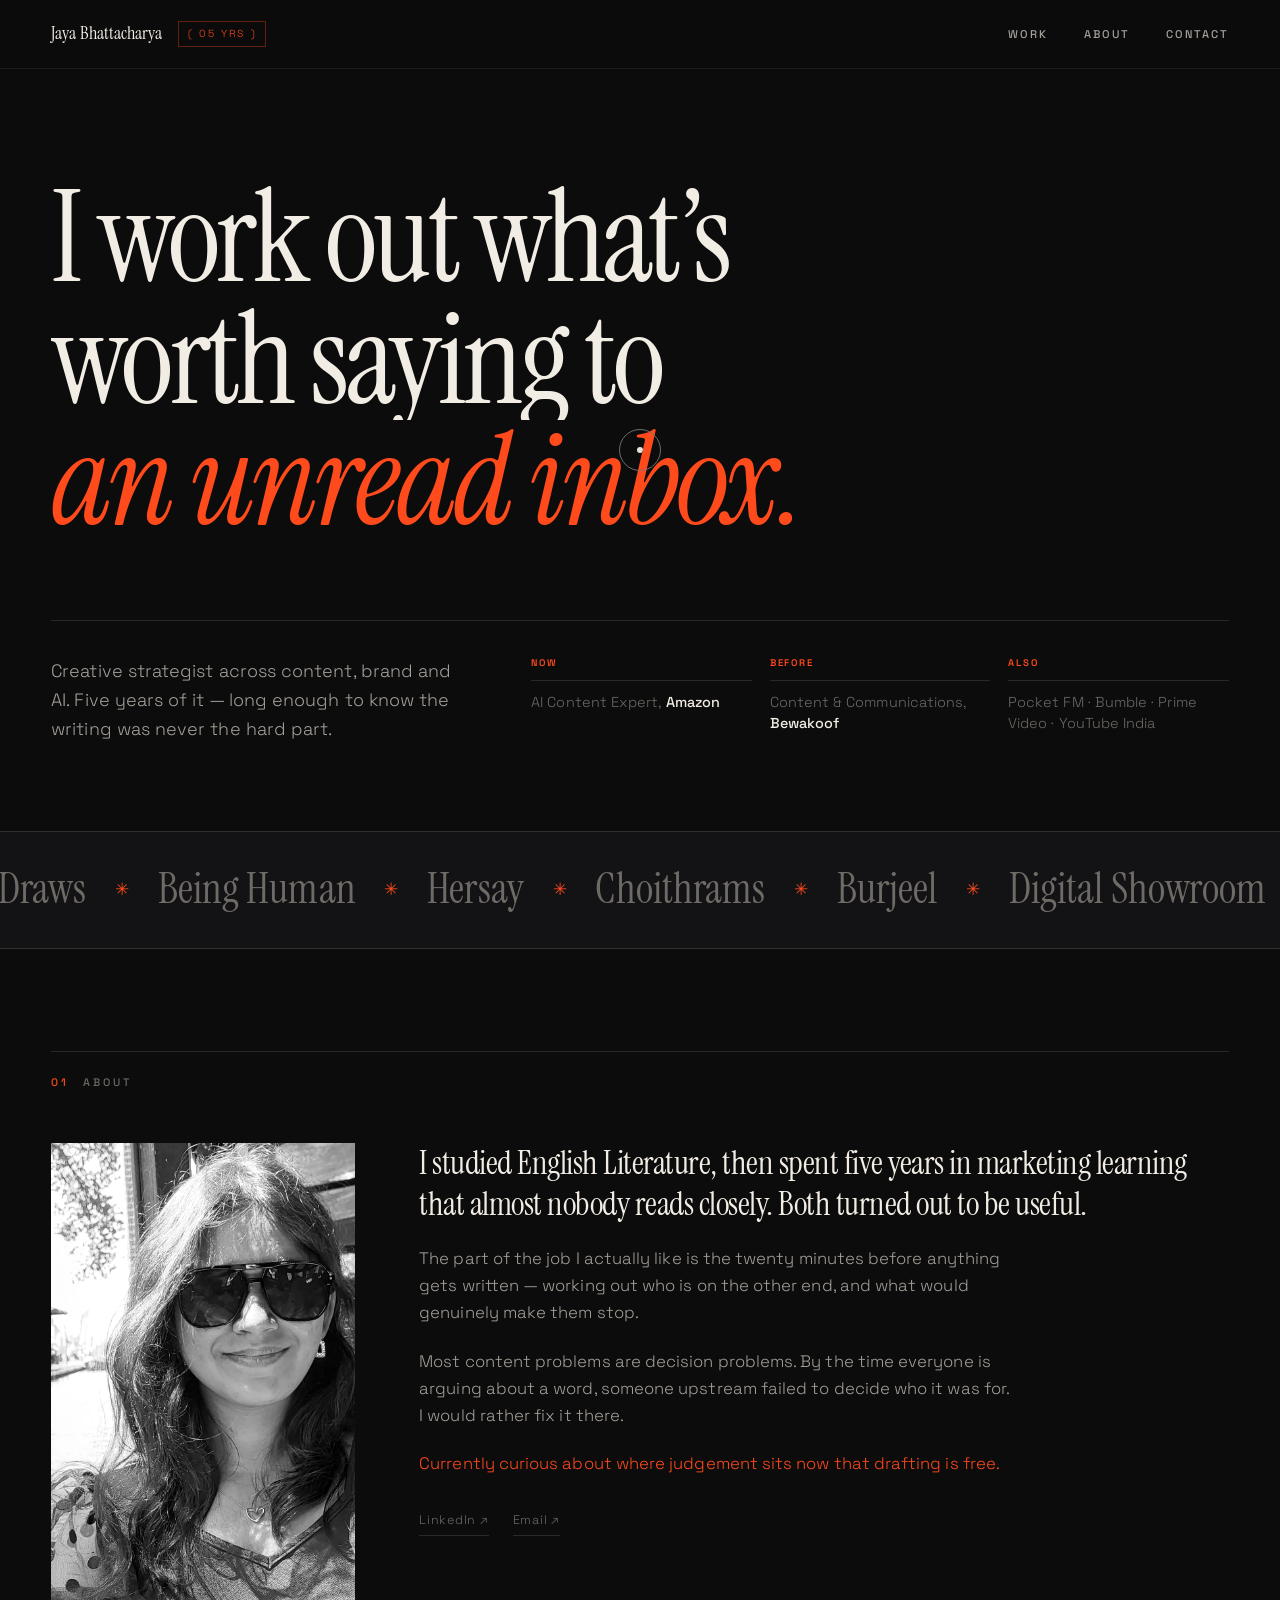
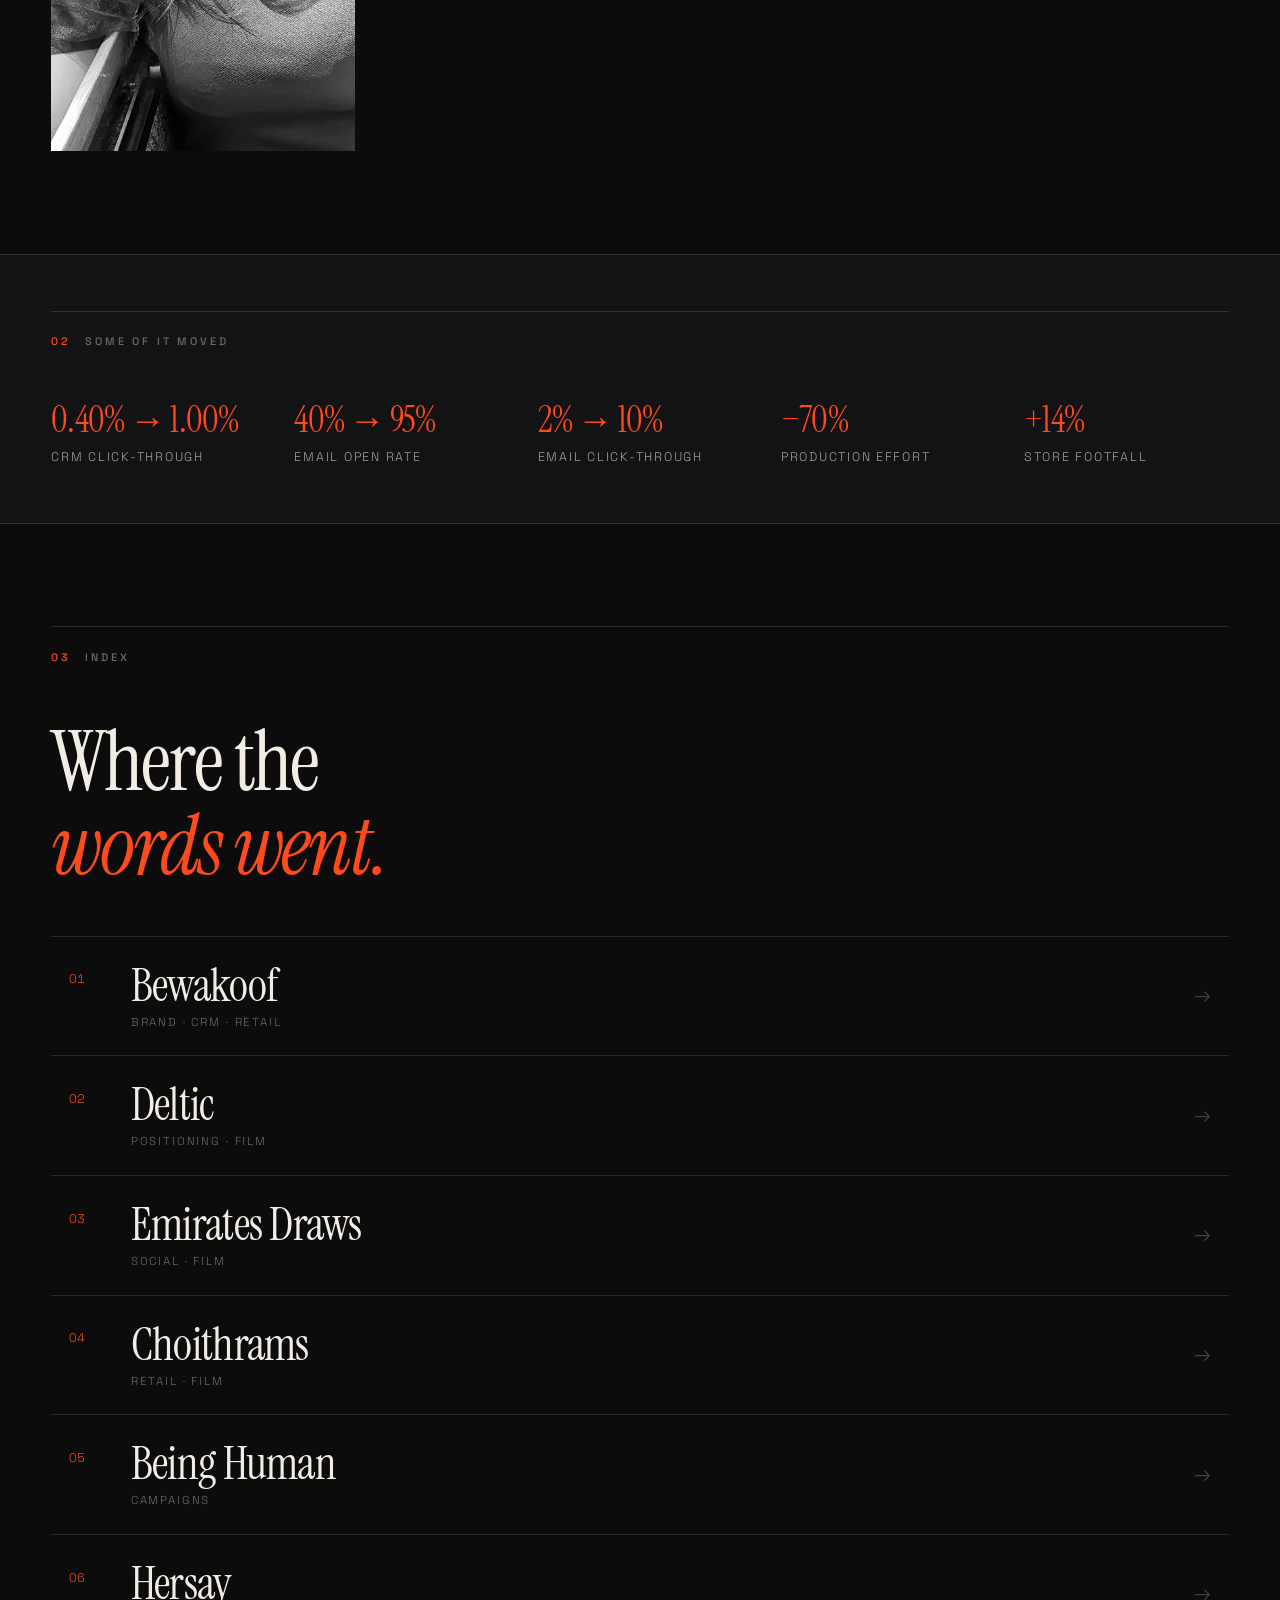
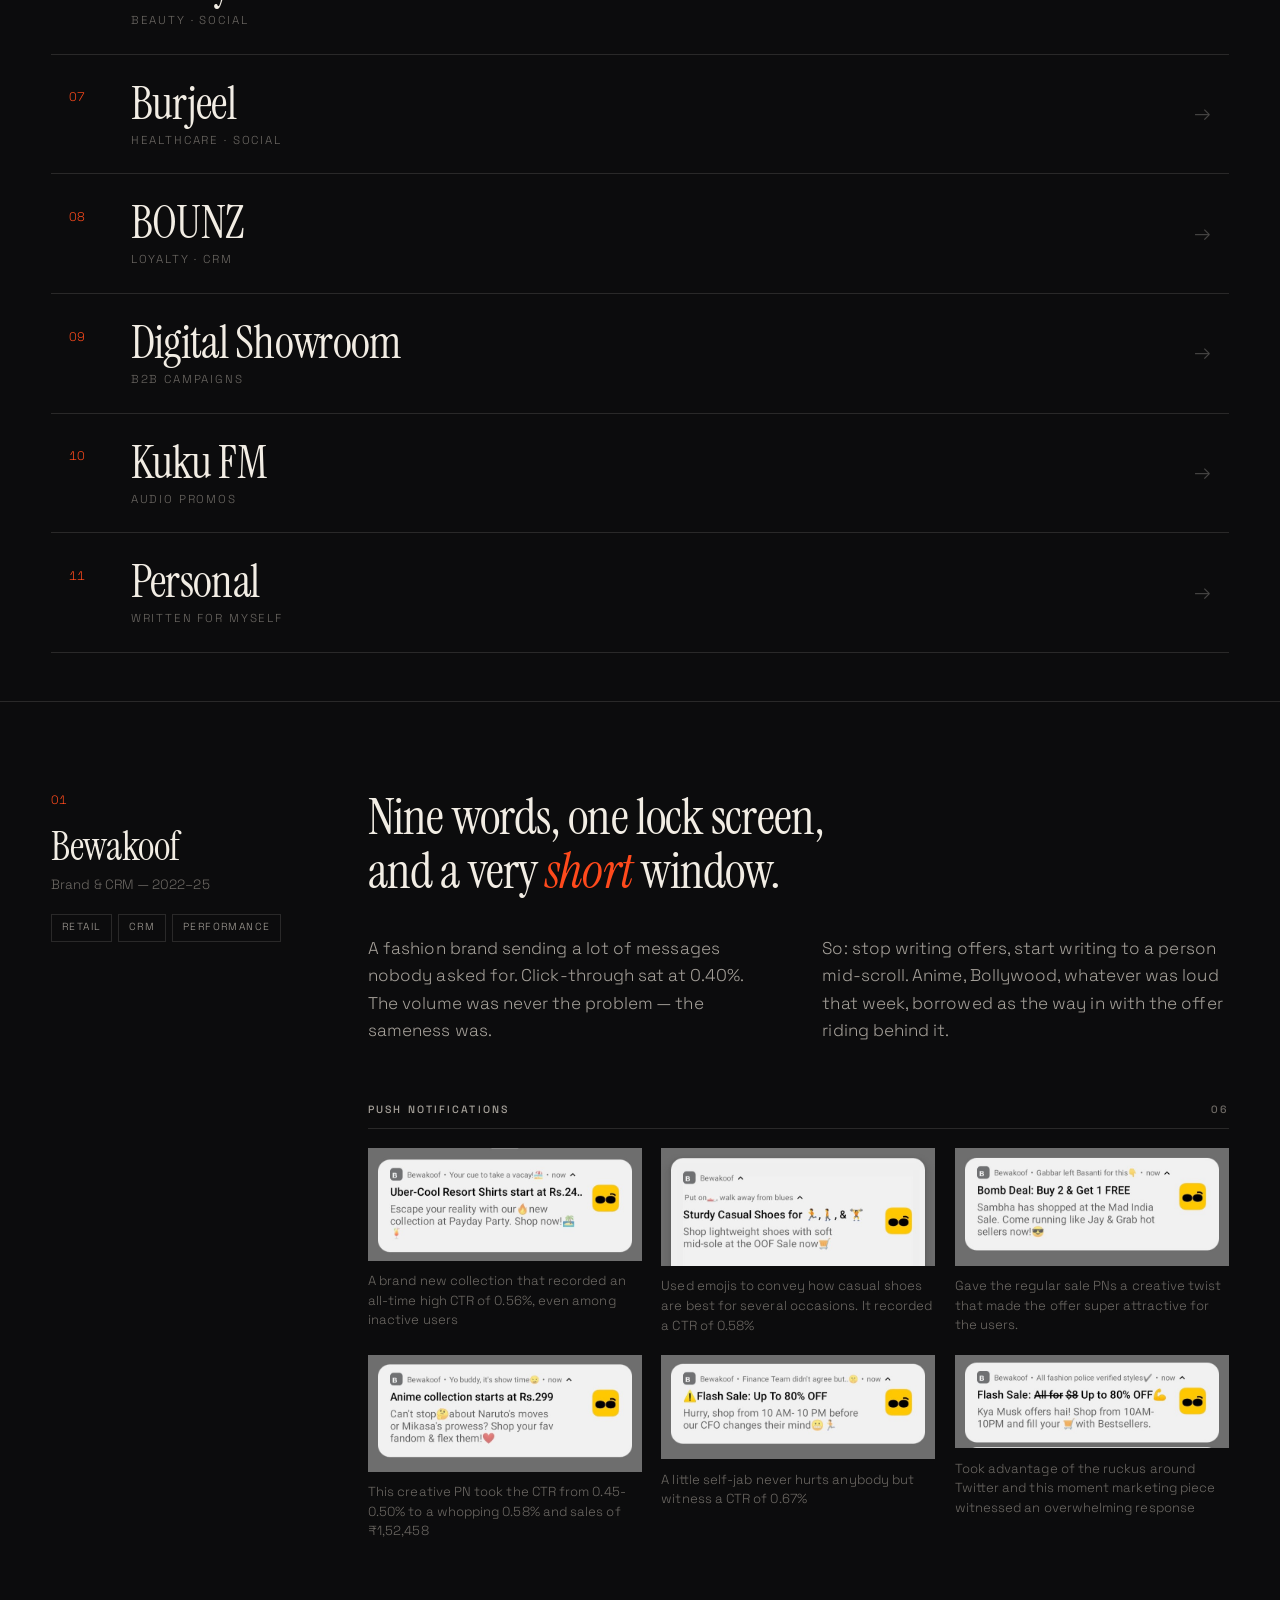
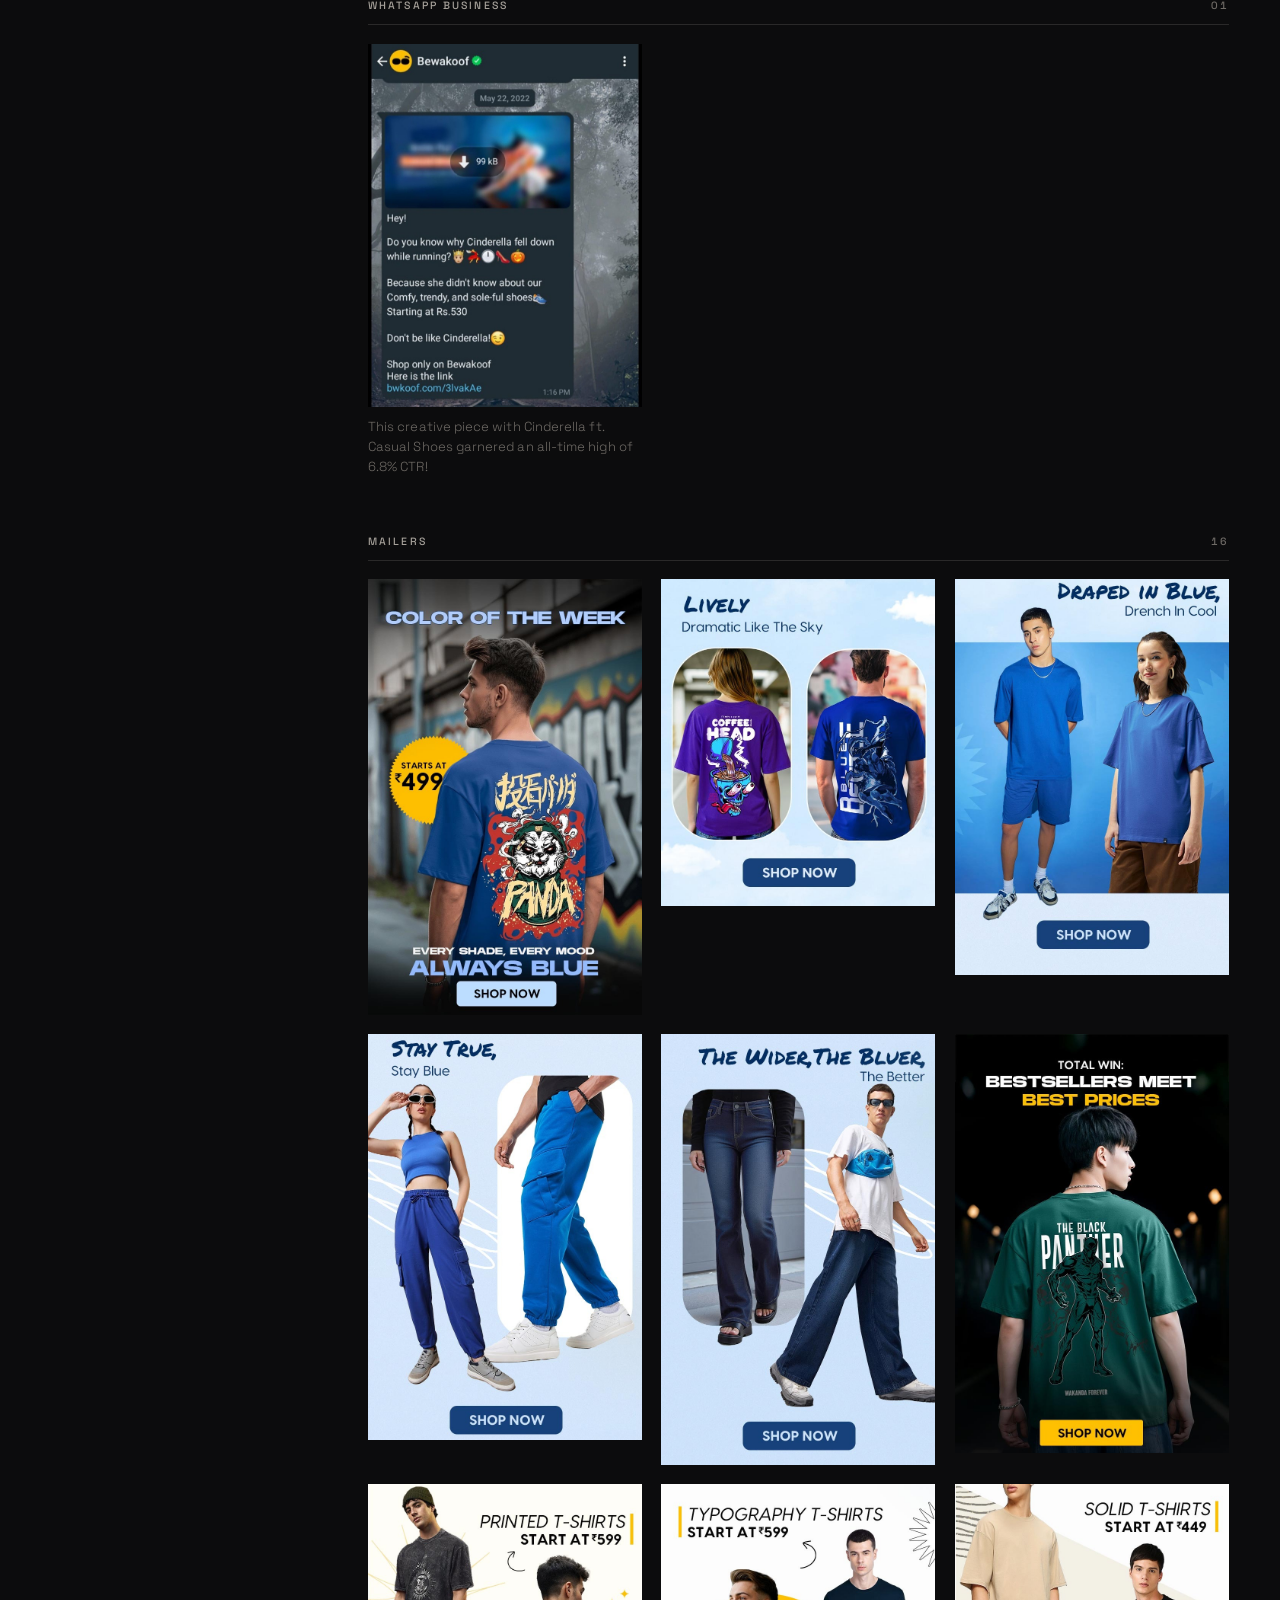
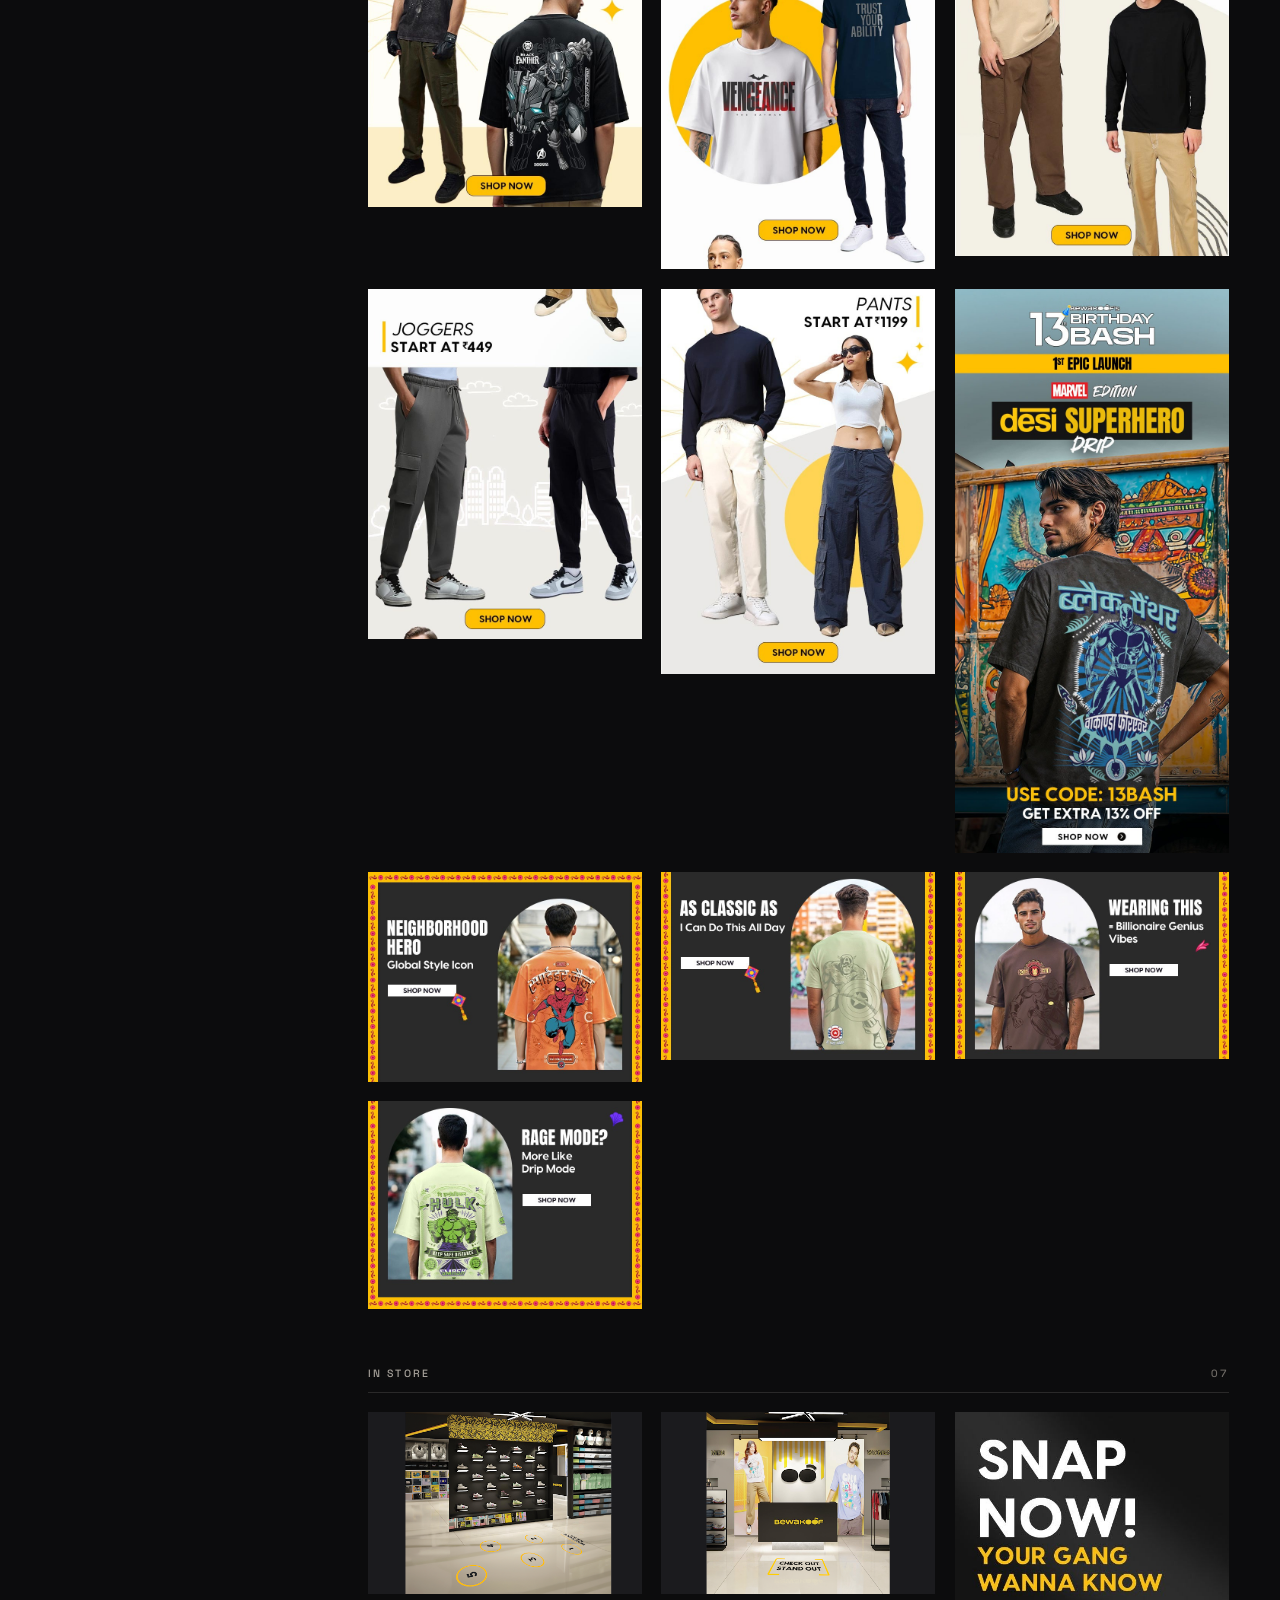
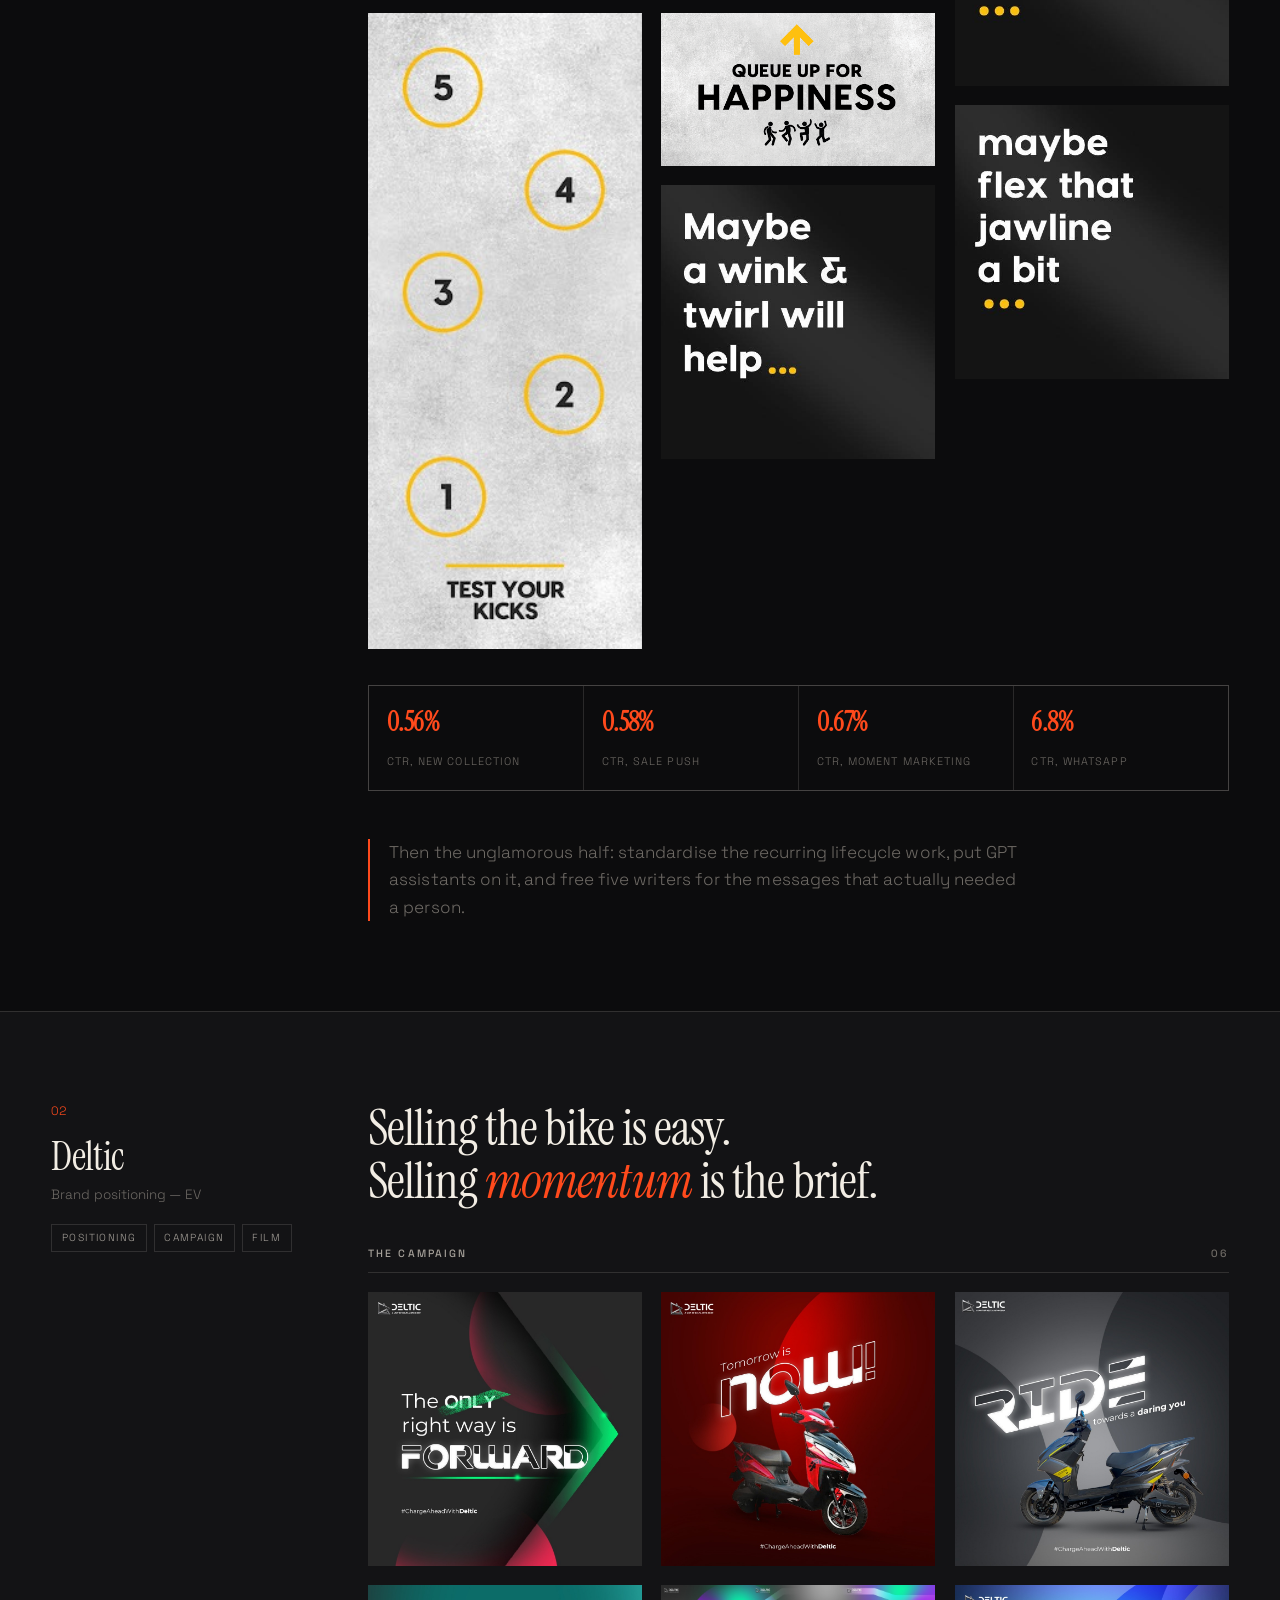
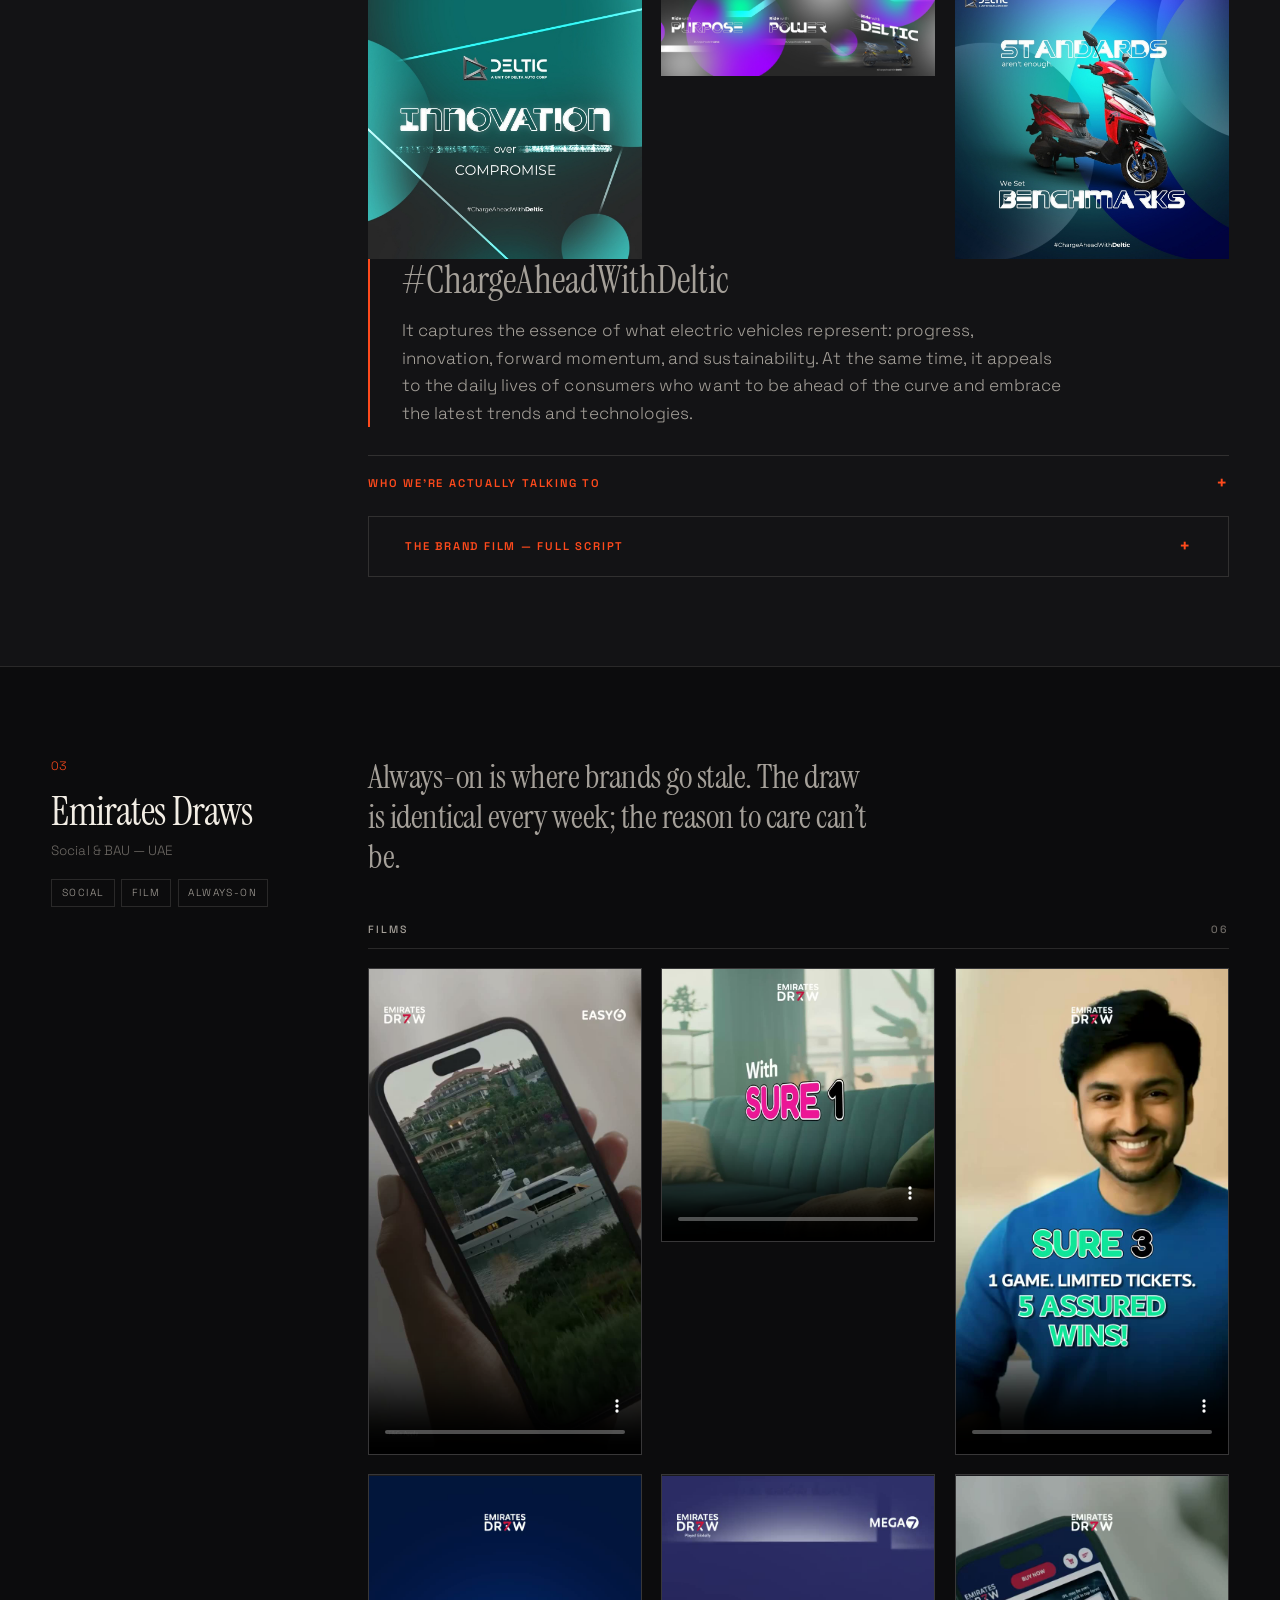
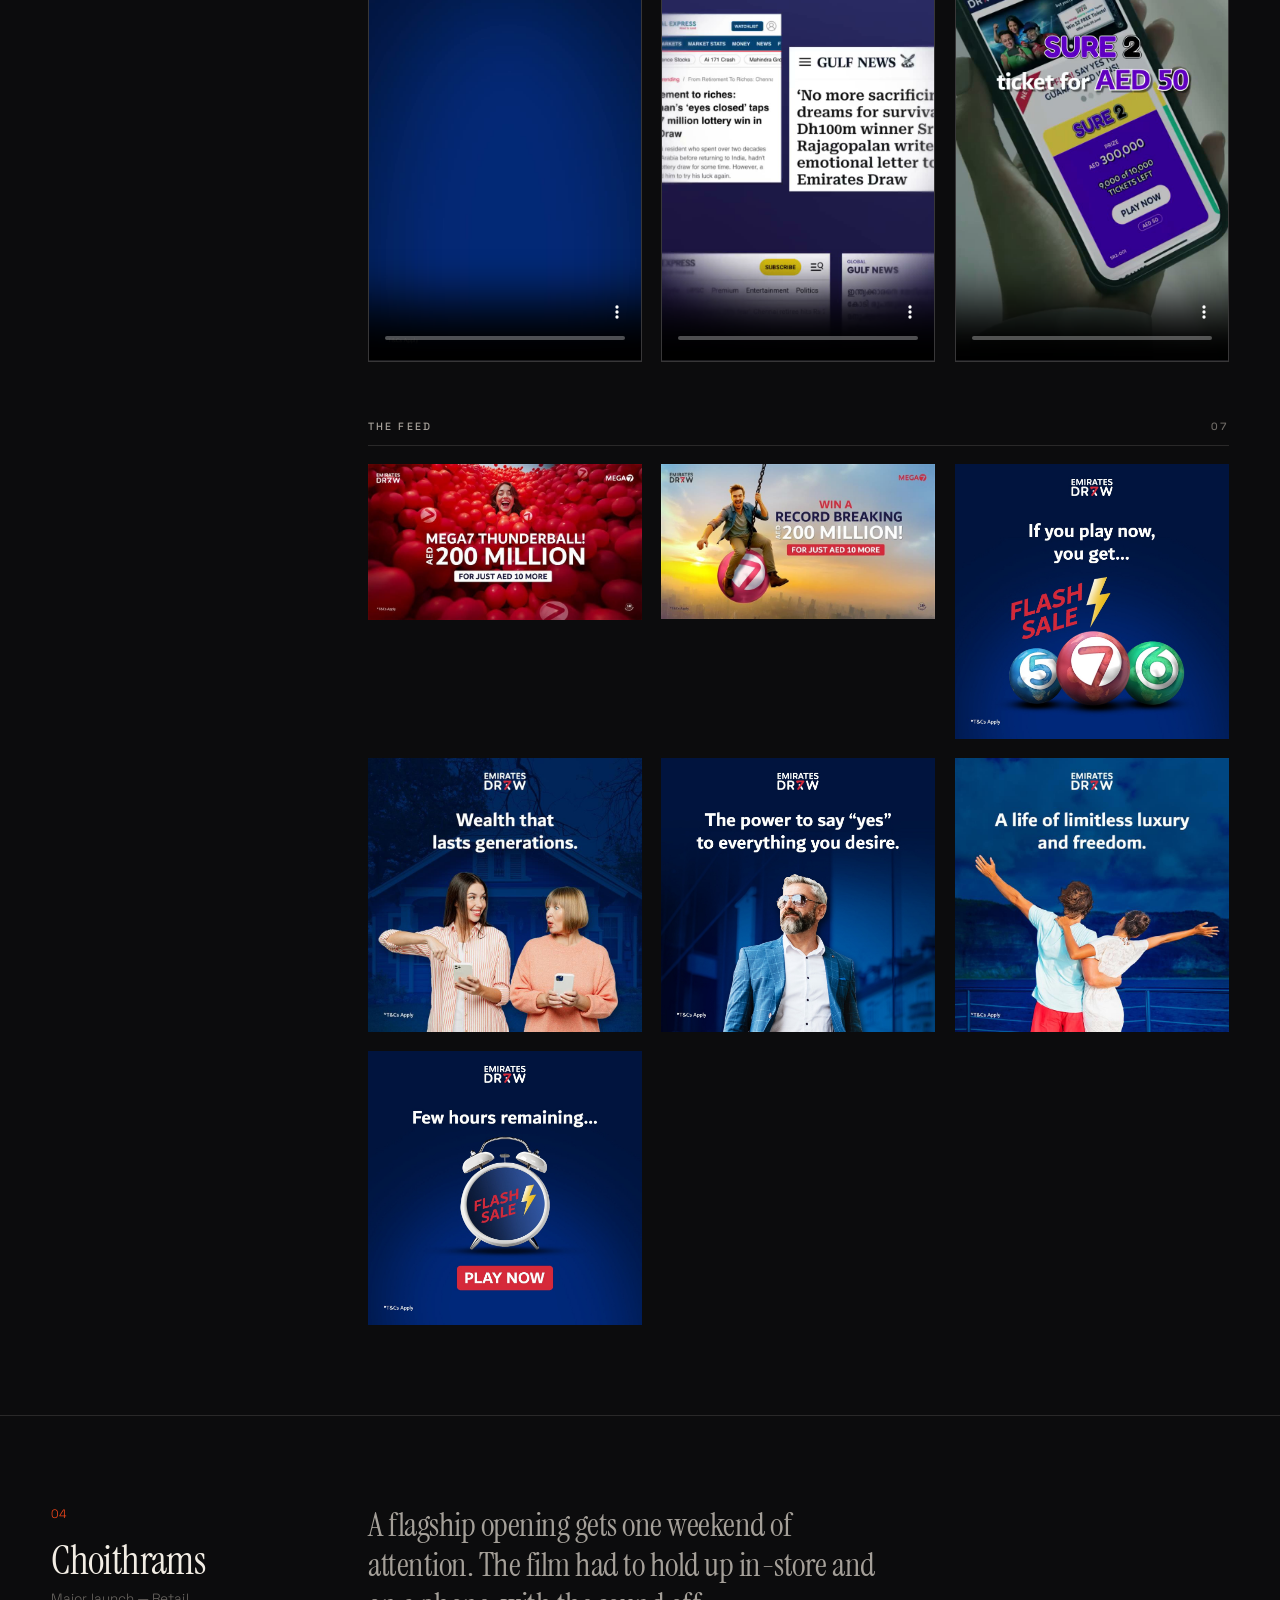
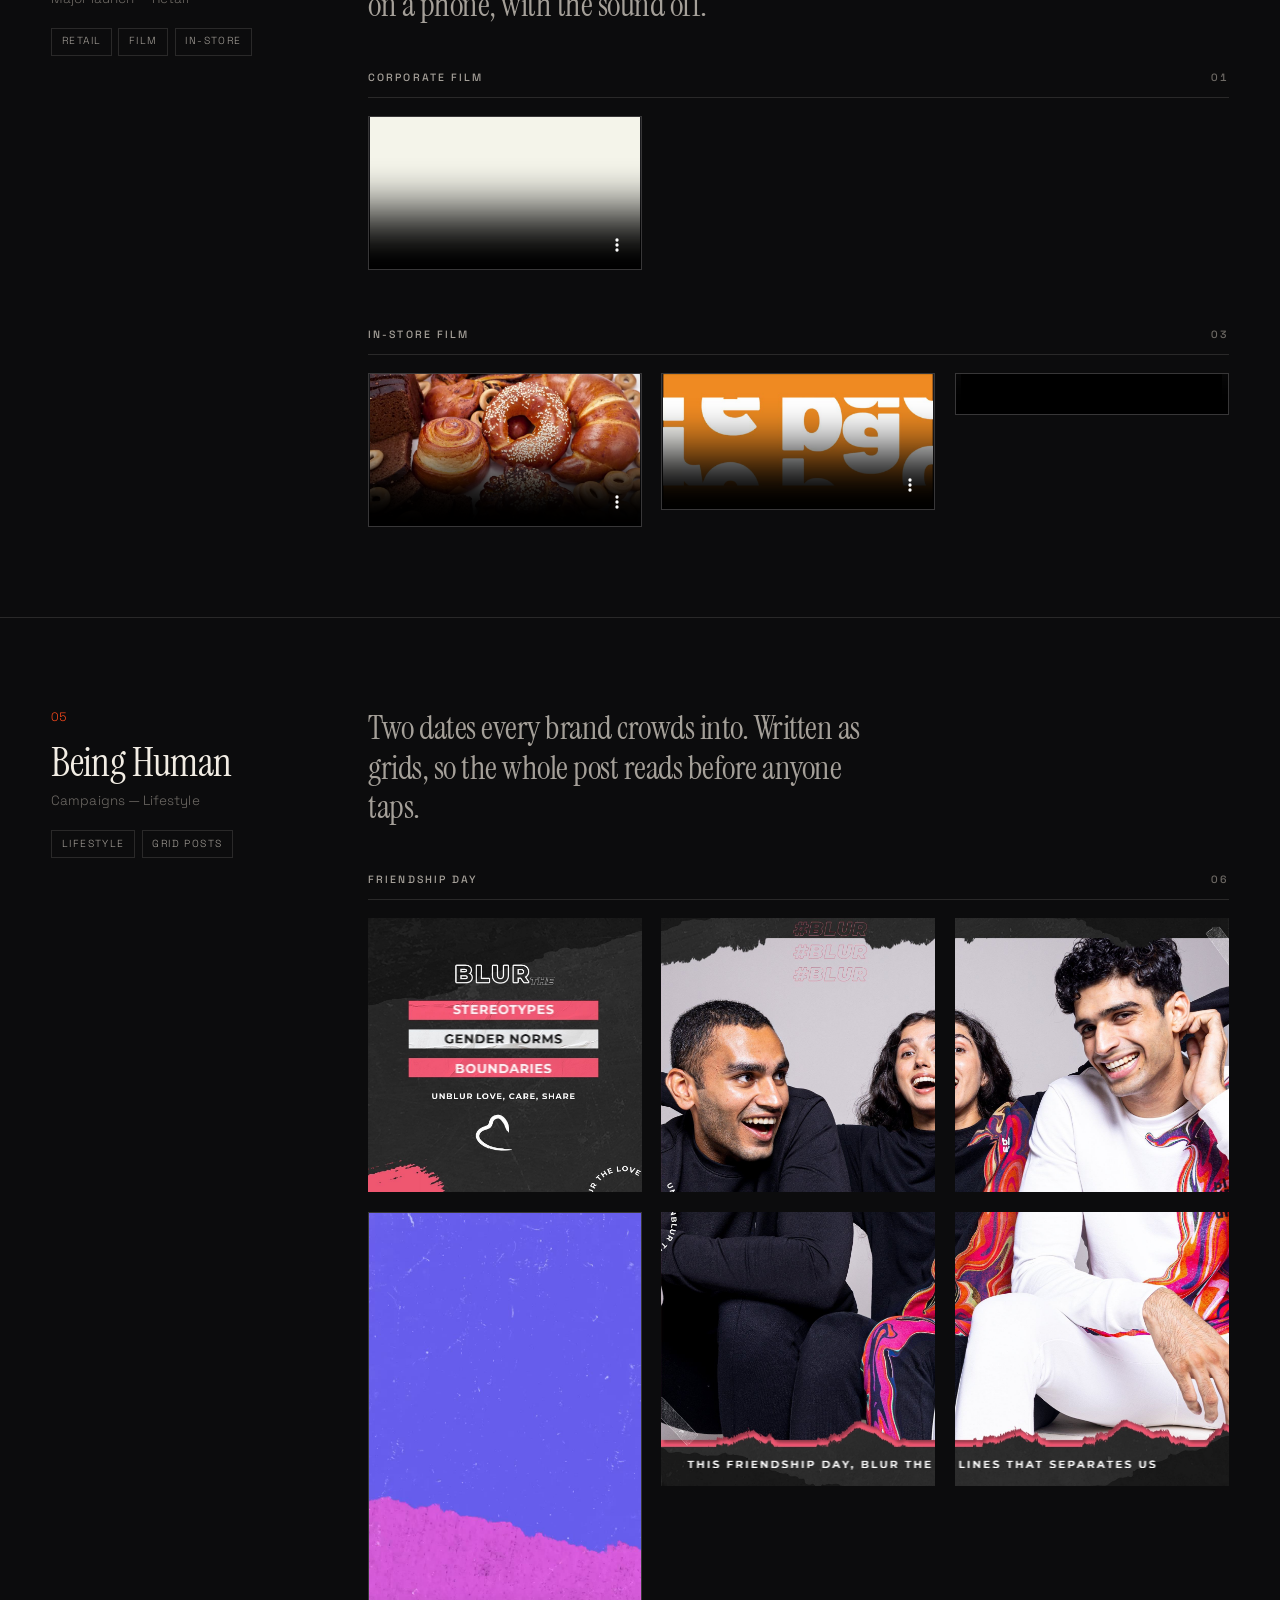
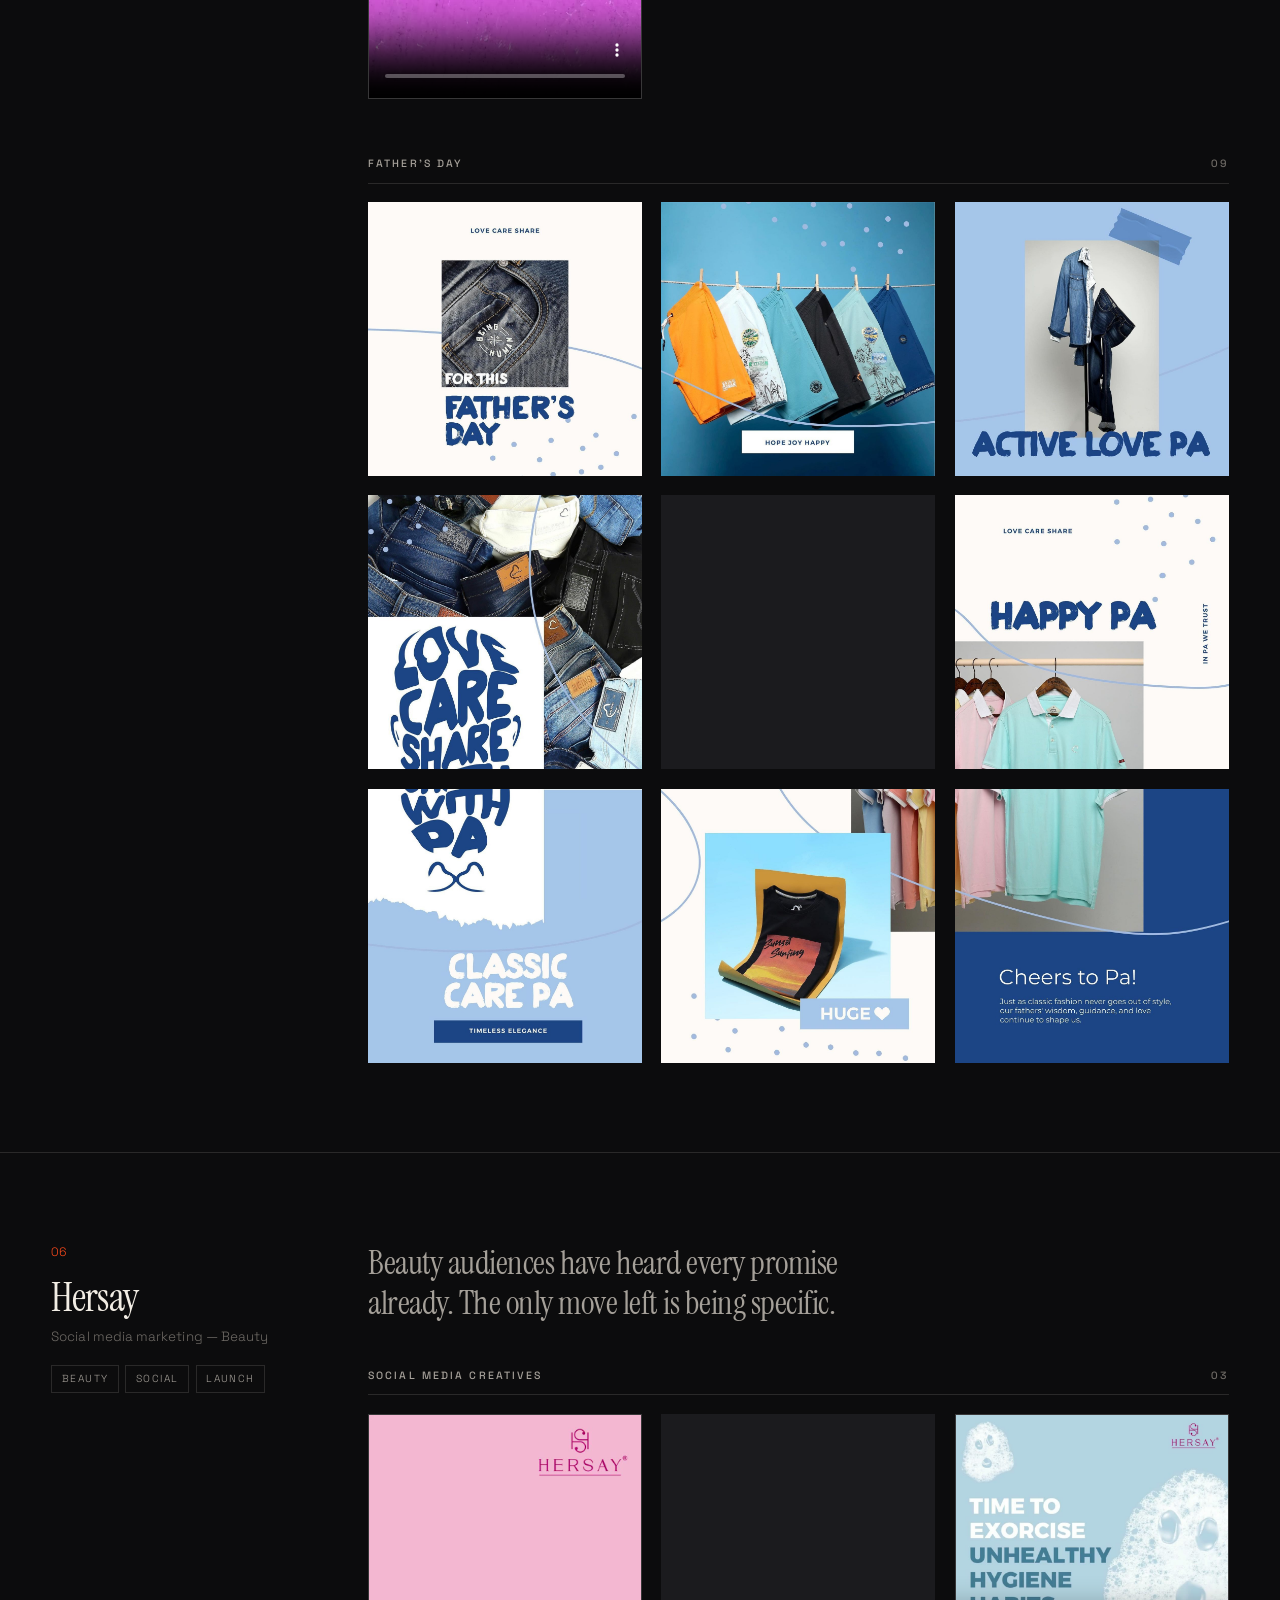
==== commit aecb2711: "Promote Choithrams, Burjeel and BOUNZ; personal work moves last The three were sitting in the lighte" ====
--- a/index.html
+++ b/index.html
@@ -158,52 +158,52 @@
           <span class="idx__c">Social · Film</span>
           <span class="idx__a" aria-hidden="true">&rarr;</span>
         </a>
+        <a class="idx" href="#choithrams" data-thumb="assets/video/fc555657031e6a9fbfb700cca513748b.jpg" data-cursor="Open">
+          <span class="idx__n">04</span>
+          <span class="idx__b">Choithrams</span>
+          <span class="idx__c">Retail · Film</span>
+          <span class="idx__a" aria-hidden="true">&rarr;</span>
+        </a>
         <a class="idx" href="#beinghuman" data-thumb="assets/img/f75ed86c090199f6303b073a1a91b206.jpg" data-cursor="Open">
-          <span class="idx__n">04</span>
+          <span class="idx__n">05</span>
           <span class="idx__b">Being Human</span>
           <span class="idx__c">Campaigns</span>
           <span class="idx__a" aria-hidden="true">&rarr;</span>
         </a>
         <a class="idx" href="#hersay" data-thumb="assets/img/d68ceabffc3247b044c5c5f78496a2b2.jpg" data-cursor="Open">
-          <span class="idx__n">05</span>
+          <span class="idx__n">06</span>
           <span class="idx__b">Hersay</span>
           <span class="idx__c">Beauty · Social</span>
           <span class="idx__a" aria-hidden="true">&rarr;</span>
         </a>
-        <a class="idx" href="#personal" data-thumb="assets/img/098032004c09a7e293b6868cc828d12f.png" data-cursor="Open">
-          <span class="idx__n">06</span>
-          <span class="idx__b">Personal</span>
-          <span class="idx__c">Written for myself</span>
+        <a class="idx" href="#burjeel" data-thumb="assets/img/35c8fb76182d070fcde92300bb2ba6ab.png" data-cursor="Open">
+          <span class="idx__n">07</span>
+          <span class="idx__b">Burjeel</span>
+          <span class="idx__c">Healthcare · Social</span>
           <span class="idx__a" aria-hidden="true">&rarr;</span>
         </a>
-        <a class="idx" href="#more" data-thumb="assets/video/fc555657031e6a9fbfb700cca513748b.jpg" data-cursor="Open">
-          <span class="idx__n">07</span>
-          <span class="idx__b">Choithrams</span>
-          <span class="idx__c">Retail film</span>
+        <a class="idx" href="#bounz" data-thumb="assets/img/914a22e71a37e1312a694e60221c3d29.jpg" data-cursor="Open">
+          <span class="idx__n">08</span>
+          <span class="idx__b">BOUNZ</span>
+          <span class="idx__c">Loyalty · CRM</span>
           <span class="idx__a" aria-hidden="true">&rarr;</span>
         </a>
-        <a class="idx" href="#more" data-thumb="assets/img/35c8fb76182d070fcde92300bb2ba6ab.png" data-cursor="Open">
-          <span class="idx__n">08</span>
-          <span class="idx__b">Burjeel</span>
-          <span class="idx__c">Healthcare social</span>
-          <span class="idx__a" aria-hidden="true">&rarr;</span>
-        </a>
-        <a class="idx" href="#more" data-thumb="assets/img/f2da95fe2723f671ac5824898696b46a.png" data-cursor="Open">
+        <a class="idx" href="#digitalshowroom" data-thumb="assets/img/f2da95fe2723f671ac5824898696b46a.png" data-cursor="Open">
           <span class="idx__n">09</span>
           <span class="idx__b">Digital Showroom</span>
           <span class="idx__c">B2B campaigns</span>
           <span class="idx__a" aria-hidden="true">&rarr;</span>
         </a>
-        <a class="idx" href="#more" data-thumb="assets/img/914a22e71a37e1312a694e60221c3d29.jpg" data-cursor="Open">
+        <a class="idx" href="#kukufm" data-thumb="assets/video/1901f487ec25c66565706fb6433761d6.jpg" data-cursor="Open">
           <span class="idx__n">10</span>
-          <span class="idx__b">BOUNZ</span>
-          <span class="idx__c">Loyalty · CRM</span>
+          <span class="idx__b">Kuku FM</span>
+          <span class="idx__c">Audio promos</span>
           <span class="idx__a" aria-hidden="true">&rarr;</span>
         </a>
-        <a class="idx" href="#more" data-thumb="assets/video/1901f487ec25c66565706fb6433761d6.jpg" data-cursor="Open">
+        <a class="idx" href="#personal" data-thumb="assets/img/098032004c09a7e293b6868cc828d12f.png" data-cursor="Open">
           <span class="idx__n">11</span>
-          <span class="idx__b">Kuku FM</span>
-          <span class="idx__c">Audio promos</span>
+          <span class="idx__b">Personal</span>
+          <span class="idx__c">Written for myself</span>
           <span class="idx__a" aria-hidden="true">&rarr;</span>
         </a>
       </nav>
@@ -587,10 +587,54 @@
     </div>
   </article>
 
+  <article class="cs" id="choithrams">
+    <div class="wrap cs__grid">
+      <div class="cs__meta">
+        <span class="cs__n">04</span>
+        <h3 class="cs__b">Choithrams</h3>
+        <p class="cs__c">Major launch &mdash; Retail</p>
+        <ul class="cs__tags"><li>Retail</li><li>Film</li><li>In-store</li></ul>
+      </div>
+      <div class="cs__body">
+        <p class="cs__state reveal">A flagship opening gets one weekend of attention. The film had to hold up in-store and on a phone, with the sound off.</p>
+        <div class="blk">
+          <h4 class="blk__l"><span>Corporate film</span><span class="blk__c">01</span></h4>
+          <div class="grid">
+          <figure class="tile tile--film reveal" data-cursor="Play">
+            <video controls preload="none" playsinline poster="assets/video/fc555657031e6a9fbfb700cca513748b.jpg" style="aspect-ratio:1280/720">
+              <source src="assets/video/fc555657031e6a9fbfb700cca513748b.mp4" type="video/mp4">
+            </video>
+          </figure>
+          </div>
+        </div>
+        <div class="blk">
+          <h4 class="blk__l"><span>In-store film</span><span class="blk__c">03</span></h4>
+          <div class="grid">
+          <figure class="tile tile--film reveal" data-cursor="Play">
+            <video controls preload="none" playsinline poster="assets/video/ec3ba624727c2e04169c5c208c0a07fb.jpg" style="aspect-ratio:1280/720">
+              <source src="assets/video/ec3ba624727c2e04169c5c208c0a07fb.mp4" type="video/mp4">
+            </video>
+          </figure>
+          <figure class="tile tile--film reveal" data-cursor="Play">
+            <video controls preload="none" playsinline poster="assets/video/c35942ddaecc7d5a9492af455f0be1cf.jpg" style="aspect-ratio:1280/640">
+              <source src="assets/video/c35942ddaecc7d5a9492af455f0be1cf.mp4" type="video/mp4">
+            </video>
+          </figure>
+          <figure class="tile tile--film reveal" data-cursor="Play">
+            <video controls preload="none" playsinline poster="assets/video/49e4fa27998a94724ee08cf064cb9109.jpg" style="aspect-ratio:1280/196">
+              <source src="assets/video/49e4fa27998a94724ee08cf064cb9109.mp4" type="video/mp4">
+            </video>
+          </figure>
+          </div>
+        </div>
+      </div>
+    </div>
+  </article>
+
   <article class="cs" id="beinghuman">
     <div class="wrap cs__grid">
       <div class="cs__meta">
-        <span class="cs__n">04</span>
+        <span class="cs__n">05</span>
         <h3 class="cs__b">Being Human</h3>
         <p class="cs__c">Campaigns &mdash; Lifestyle</p>
         <ul class="cs__tags"><li>Lifestyle</li><li>Grid posts</li></ul>
@@ -689,7 +733,7 @@
   <article class="cs" id="hersay">
     <div class="wrap cs__grid">
       <div class="cs__meta">
-        <span class="cs__n">05</span>
+        <span class="cs__n">06</span>
         <h3 class="cs__b">Hersay</h3>
         <p class="cs__c">Social media marketing &mdash; Beauty</p>
         <ul class="cs__tags"><li>Beauty</li><li>Social</li><li>Launch</li></ul>
@@ -764,11 +808,197 @@
       </div>
     </div>
   </article>
+
+  <article class="cs" id="burjeel">
+    <div class="wrap cs__grid">
+      <div class="cs__meta">
+        <span class="cs__n">07</span>
+        <h3 class="cs__b">Burjeel</h3>
+        <p class="cs__c">Social &amp; BAU &mdash; Healthcare</p>
+        <ul class="cs__tags"><li>Healthcare</li><li>Social</li><li>Always-on</li></ul>
+      </div>
+      <div class="cs__body">
+        <p class="cs__state reveal">Health copy fails the moment it sounds like a leaflet. Same accuracy, spoken like a person.</p>
+        <div class="blk">
+          <h4 class="blk__l"><span>Social posts</span><span class="blk__c">05</span></h4>
+          <div class="grid">
+          <figure class="tile reveal">
+            <button type="button" class="tile__btn" data-full="assets/img/35c8fb76182d070fcde92300bb2ba6ab.png" data-cursor="View">
+              <img src="assets/img/35c8fb76182d070fcde92300bb2ba6ab.png" alt="Burjeel work" loading="lazy" decoding="async" style="aspect-ratio:1080/1080">
+            </button>
+          </figure>
+          <figure class="tile reveal">
+            <button type="button" class="tile__btn" data-full="assets/img/81ee0408afbc84e7c9a7b4312445655e.png" data-cursor="View">
+              <img src="assets/img/81ee0408afbc84e7c9a7b4312445655e.png" alt="Burjeel work" loading="lazy" decoding="async" style="aspect-ratio:1080/1080">
+            </button>
+          </figure>
+          <figure class="tile reveal">
+            <button type="button" class="tile__btn" data-full="assets/img/df6cb9f442342ee3cf4dd77078babcbc.jpg" data-cursor="View">
+              <img src="assets/img/df6cb9f442342ee3cf4dd77078babcbc.jpg" alt="Burjeel work" loading="lazy" decoding="async" style="aspect-ratio:800/800">
+            </button>
+          </figure>
+          <figure class="tile reveal">
+            <button type="button" class="tile__btn" data-full="assets/img/446dbed1c6ac933b02220cc6d431a562.png" data-cursor="View">
+              <img src="assets/img/446dbed1c6ac933b02220cc6d431a562.png" alt="Burjeel work" loading="lazy" decoding="async" style="aspect-ratio:1617/936">
+            </button>
+          </figure>
+          <figure class="tile reveal">
+            <button type="button" class="tile__btn" data-full="assets/img/3f549ef3dff7e6018a732ee707766157.jpg" data-cursor="View">
+              <img src="assets/img/3f549ef3dff7e6018a732ee707766157.jpg" alt="Burjeel work" loading="lazy" decoding="async" style="aspect-ratio:800/347">
+            </button>
+          </figure>
+          </div>
+        </div>
+      </div>
+    </div>
+  </article>
+
+  <article class="cs cs--tint" id="bounz">
+    <div class="wrap cs__grid">
+      <div class="cs__meta">
+        <span class="cs__n">08</span>
+        <h3 class="cs__b">BOUNZ</h3>
+        <p class="cs__c">Social &amp; campaigns &mdash; Loyalty</p>
+        <ul class="cs__tags"><li>Loyalty</li><li>CRM</li><li>Email</li></ul>
+      </div>
+      <div class="cs__body">
+        <p class="cs__state reveal">Loyalty communication has to earn the tap. An impression nobody acts on is just noise you paid for.</p>
+        <div class="blk">
+          <h4 class="blk__l"><span>In-app messaging</span><span class="blk__c">01</span></h4>
+          <div class="grid">
+          <figure class="tile reveal">
+            <button type="button" class="tile__btn" data-full="assets/img/914a22e71a37e1312a694e60221c3d29.jpg" data-cursor="View">
+              <img src="assets/img/914a22e71a37e1312a694e60221c3d29.jpg" alt="BOUNZ work" loading="lazy" decoding="async" style="aspect-ratio:800/405">
+            </button>
+          </figure>
+          </div>
+        </div>
+        <div class="blk">
+          <h4 class="blk__l"><span>Topical emailer</span><span class="blk__c">04</span></h4>
+          <div class="grid">
+          <figure class="tile reveal">
+            <button type="button" class="tile__btn" data-full="assets/img/5f94c3a8e6c81609b298fe7de322836c.jpg" data-cursor="View">
+              <img src="assets/img/5f94c3a8e6c81609b298fe7de322836c.jpg" alt="BOUNZ work" loading="lazy" decoding="async" style="aspect-ratio:640/800">
+            </button>
+          </figure>
+          <figure class="tile reveal">
+            <button type="button" class="tile__btn" data-full="assets/img/0ddba9487a5d58e8225cbabed1cae70a.jpg" data-cursor="View">
+              <img src="assets/img/0ddba9487a5d58e8225cbabed1cae70a.jpg" alt="BOUNZ work" loading="lazy" decoding="async" style="aspect-ratio:640/800">
+            </button>
+          </figure>
+          <figure class="tile reveal">
+            <button type="button" class="tile__btn" data-full="assets/img/ef879d7178722cbc66557f13c52edca3.jpg" data-cursor="View">
+              <img src="assets/img/ef879d7178722cbc66557f13c52edca3.jpg" alt="BOUNZ work" loading="lazy" decoding="async" style="aspect-ratio:640/800">
+            </button>
+          </figure>
+          <figure class="tile reveal">
+            <button type="button" class="tile__btn" data-full="assets/img/99407b7142b3cdb97980555fd2fecadc.jpg" data-cursor="View">
+              <img src="assets/img/99407b7142b3cdb97980555fd2fecadc.jpg" alt="BOUNZ work" loading="lazy" decoding="async" style="aspect-ratio:640/800">
+            </button>
+          </figure>
+          </div>
+        </div>
+      </div>
+    </div>
+  </article>
+  </div>
+
+  <section class="sec more-h">
+    <div class="wrap"><p class="lab"><span>04</span> More work</p></div>
+  </section>
+  <div class="cases">
+  <article class="cs" id="digitalshowroom">
+    <div class="wrap cs__grid">
+      <div class="cs__meta">
+        <span class="cs__n">09</span>
+        <h3 class="cs__b">Digital Showroom</h3>
+        <p class="cs__c">Social media marketing &mdash; B2B</p>
+        <ul class="cs__tags"><li>B2B</li><li>Campaigns</li></ul>
+      </div>
+      <div class="cs__body">
+        <div class="blk">
+          <h4 class="blk__l"><span>Children’s Day</span><span class="blk__c">02</span></h4>
+          <div class="grid">
+          <figure class="tile reveal">
+            <button type="button" class="tile__btn" data-full="assets/img/f2da95fe2723f671ac5824898696b46a.png" data-cursor="View">
+              <img src="assets/img/f2da95fe2723f671ac5824898696b46a.png" alt="Digital Showroom work" loading="lazy" decoding="async" style="aspect-ratio:1080/1080">
+            </button>
+          </figure>
+          <figure class="tile reveal">
+            <button type="button" class="tile__btn" data-full="assets/img/80bfb9f13587727c412f3f1baaf53b44.png" data-cursor="View">
+              <img src="assets/img/80bfb9f13587727c412f3f1baaf53b44.png" alt="Digital Showroom work" loading="lazy" decoding="async" style="aspect-ratio:1080/1080">
+            </button>
+          </figure>
+          </div>
+        </div>
+        <div class="blk">
+          <h4 class="blk__l"><span>Diwali</span><span class="blk__c">01</span></h4>
+          <div class="grid">
+          <figure class="tile reveal">
+            <button type="button" class="tile__btn" data-full="assets/img/13299d0f847a38f7e43b093eace609d7.png" data-cursor="View">
+              <img src="assets/img/13299d0f847a38f7e43b093eace609d7.png" alt="Digital Showroom work" loading="lazy" decoding="async" style="aspect-ratio:1080/1080">
+            </button>
+            <figcaption>Spark In The Dark
+A small diya seller was thrased by a big candle and diya store owner and he had to sit down in a darkly lit street waiting for customers. No body comes through the street, the poor man looks at the business owner smiling while getting order updates on his phone. His interest is piqued and he&#x27;s hopeful of the &quot;spark in the dark&quot;,</figcaption>
+          </figure>
+          </div>
+        </div>
+        <div class="blk">
+          <h4 class="blk__l"><span>Topicals</span><span class="blk__c">03</span></h4>
+          <div class="grid">
+          <figure class="tile reveal">
+            <button type="button" class="tile__btn" data-full="assets/img/deacdf85edd6e4b285b8a4f7a2bb45e0.png" data-cursor="View">
+              <img src="assets/img/deacdf85edd6e4b285b8a4f7a2bb45e0.png" alt="Digital Showroom work" loading="lazy" decoding="async" style="aspect-ratio:1080/1080">
+            </button>
+          </figure>
+          <figure class="tile reveal">
+            <button type="button" class="tile__btn" data-full="assets/img/6d96e72980af00dc0778a5830c127f38.jpg" data-cursor="View">
+              <img src="assets/img/6d96e72980af00dc0778a5830c127f38.jpg" alt="Digital Showroom work" loading="lazy" decoding="async" style="aspect-ratio:1080/1080">
+            </button>
+          </figure>
+          <figure class="tile reveal">
+            <button type="button" class="tile__btn" data-full="assets/img/d5ea71bdb8f05a574a6a80f8f198ea88.jpg" data-cursor="View">
+              <img src="assets/img/d5ea71bdb8f05a574a6a80f8f198ea88.jpg" alt="Digital Showroom work" loading="lazy" decoding="async" style="aspect-ratio:1080/1080">
+            </button>
+          </figure>
+          </div>
+        </div>
+      </div>
+    </div>
+  </article>
+
+  <article class="cs" id="kukufm">
+    <div class="wrap cs__grid">
+      <div class="cs__meta">
+        <span class="cs__n">10</span>
+        <h3 class="cs__b">Kuku FM</h3>
+        <p class="cs__c">Promos &mdash; Audiobooks</p>
+        <ul class="cs__tags"><li>Audio</li><li>Promo</li></ul>
+      </div>
+      <div class="cs__body">
+        <div class="blk">
+          <h4 class="blk__l"><span>Promo films</span><span class="blk__c">02</span></h4>
+          <div class="grid">
+          <figure class="tile tile--film reveal" data-cursor="Play">
+            <video controls preload="none" playsinline poster="assets/video/1901f487ec25c66565706fb6433761d6.jpg" style="aspect-ratio:1080/1080">
+              <source src="assets/video/1901f487ec25c66565706fb6433761d6.mp4" type="video/mp4">
+            </video>
+          </figure>
+          <figure class="tile tile--film reveal" data-cursor="Play">
+            <video controls preload="none" playsinline poster="assets/video/3004f1247b7eba40c3a7166d5ab7703e.jpg" style="aspect-ratio:1080/1080">
+              <source src="assets/video/3004f1247b7eba40c3a7166d5ab7703e.mp4" type="video/mp4">
+            </video>
+          </figure>
+          </div>
+        </div>
+      </div>
+    </div>
+  </article>
   </div>
 
   <section class="sec pers-h">
     <div class="wrap">
-      <p class="lab"><span>04</span> Personal work</p>
+      <p class="lab"><span>05</span> Personal work</p>
       <h2 class="big reveal">Written because<br><em>I wanted to.</em></h2>
     </div>
   </section>
@@ -833,233 +1063,6 @@
   </article>
   </div>
 
-  <section class="sec more-h">
-    <div class="wrap"><p class="lab"><span>05</span> More work</p></div>
-  </section>
-  <div class="cases">
-  <article class="cs" id="choithrams">
-    <div class="wrap cs__grid">
-      <div class="cs__meta">
-        <span class="cs__n">06</span>
-        <h3 class="cs__b">Choithrams</h3>
-        <p class="cs__c">Major launch &mdash; Retail</p>
-        <ul class="cs__tags"><li>Film</li><li>In-store</li></ul>
-      </div>
-      <div class="cs__body">
-        <div class="blk">
-          <h4 class="blk__l"><span>Corporate film</span><span class="blk__c">01</span></h4>
-          <div class="grid">
-          <figure class="tile tile--film reveal" data-cursor="Play">
-            <video controls preload="none" playsinline poster="assets/video/fc555657031e6a9fbfb700cca513748b.jpg" style="aspect-ratio:1280/720">
-              <source src="assets/video/fc555657031e6a9fbfb700cca513748b.mp4" type="video/mp4">
-            </video>
-          </figure>
-          </div>
-        </div>
-        <div class="blk">
-          <h4 class="blk__l"><span>In-store film</span><span class="blk__c">03</span></h4>
-          <div class="grid">
-          <figure class="tile tile--film reveal" data-cursor="Play">
-            <video controls preload="none" playsinline poster="assets/video/ec3ba624727c2e04169c5c208c0a07fb.jpg" style="aspect-ratio:1280/720">
-              <source src="assets/video/ec3ba624727c2e04169c5c208c0a07fb.mp4" type="video/mp4">
-            </video>
-          </figure>
-          <figure class="tile tile--film reveal" data-cursor="Play">
-            <video controls preload="none" playsinline poster="assets/video/c35942ddaecc7d5a9492af455f0be1cf.jpg" style="aspect-ratio:1280/640">
-              <source src="assets/video/c35942ddaecc7d5a9492af455f0be1cf.mp4" type="video/mp4">
-            </video>
-          </figure>
-          <figure class="tile tile--film reveal" data-cursor="Play">
-            <video controls preload="none" playsinline poster="assets/video/49e4fa27998a94724ee08cf064cb9109.jpg" style="aspect-ratio:1280/196">
-              <source src="assets/video/49e4fa27998a94724ee08cf064cb9109.mp4" type="video/mp4">
-            </video>
-          </figure>
-          </div>
-        </div>
-      </div>
-    </div>
-  </article>
-
-  <article class="cs" id="burjeel">
-    <div class="wrap cs__grid">
-      <div class="cs__meta">
-        <span class="cs__n">07</span>
-        <h3 class="cs__b">Burjeel</h3>
-        <p class="cs__c">Social &amp; BAU &mdash; Healthcare</p>
-        <ul class="cs__tags"><li>Healthcare</li><li>Social</li></ul>
-      </div>
-      <div class="cs__body">
-        <div class="blk">
-          <h4 class="blk__l"><span>Social posts</span><span class="blk__c">05</span></h4>
-          <div class="grid">
-          <figure class="tile reveal">
-            <button type="button" class="tile__btn" data-full="assets/img/35c8fb76182d070fcde92300bb2ba6ab.png" data-cursor="View">
-              <img src="assets/img/35c8fb76182d070fcde92300bb2ba6ab.png" alt="Burjeel work" loading="lazy" decoding="async" style="aspect-ratio:1080/1080">
-            </button>
-          </figure>
-          <figure class="tile reveal">
-            <button type="button" class="tile__btn" data-full="assets/img/81ee0408afbc84e7c9a7b4312445655e.png" data-cursor="View">
-              <img src="assets/img/81ee0408afbc84e7c9a7b4312445655e.png" alt="Burjeel work" loading="lazy" decoding="async" style="aspect-ratio:1080/1080">
-            </button>
-          </figure>
-          <figure class="tile reveal">
-            <button type="button" class="tile__btn" data-full="assets/img/df6cb9f442342ee3cf4dd77078babcbc.jpg" data-cursor="View">
-              <img src="assets/img/df6cb9f442342ee3cf4dd77078babcbc.jpg" alt="Burjeel work" loading="lazy" decoding="async" style="aspect-ratio:800/800">
-            </button>
-          </figure>
-          <figure class="tile reveal">
-            <button type="button" class="tile__btn" data-full="assets/img/446dbed1c6ac933b02220cc6d431a562.png" data-cursor="View">
-              <img src="assets/img/446dbed1c6ac933b02220cc6d431a562.png" alt="Burjeel work" loading="lazy" decoding="async" style="aspect-ratio:1617/936">
-            </button>
-          </figure>
-          <figure class="tile reveal">
-            <button type="button" class="tile__btn" data-full="assets/img/3f549ef3dff7e6018a732ee707766157.jpg" data-cursor="View">
-              <img src="assets/img/3f549ef3dff7e6018a732ee707766157.jpg" alt="Burjeel work" loading="lazy" decoding="async" style="aspect-ratio:800/347">
-            </button>
-          </figure>
-          </div>
-        </div>
-      </div>
-    </div>
-  </article>
-
-  <article class="cs" id="digitalshowroom">
-    <div class="wrap cs__grid">
-      <div class="cs__meta">
-        <span class="cs__n">08</span>
-        <h3 class="cs__b">Digital Showroom</h3>
-        <p class="cs__c">Social media marketing &mdash; B2B</p>
-        <ul class="cs__tags"><li>B2B</li><li>Campaigns</li></ul>
-      </div>
-      <div class="cs__body">
-        <div class="blk">
-          <h4 class="blk__l"><span>Children’s Day</span><span class="blk__c">02</span></h4>
-          <div class="grid">
-          <figure class="tile reveal">
-            <button type="button" class="tile__btn" data-full="assets/img/f2da95fe2723f671ac5824898696b46a.png" data-cursor="View">
-              <img src="assets/img/f2da95fe2723f671ac5824898696b46a.png" alt="Digital Showroom work" loading="lazy" decoding="async" style="aspect-ratio:1080/1080">
-            </button>
-          </figure>
-          <figure class="tile reveal">
-            <button type="button" class="tile__btn" data-full="assets/img/80bfb9f13587727c412f3f1baaf53b44.png" data-cursor="View">
-              <img src="assets/img/80bfb9f13587727c412f3f1baaf53b44.png" alt="Digital Showroom work" loading="lazy" decoding="async" style="aspect-ratio:1080/1080">
-            </button>
-          </figure>
-          </div>
-        </div>
-        <div class="blk">
-          <h4 class="blk__l"><span>Diwali</span><span class="blk__c">01</span></h4>
-          <div class="grid">
-          <figure class="tile reveal">
-            <button type="button" class="tile__btn" data-full="assets/img/13299d0f847a38f7e43b093eace609d7.png" data-cursor="View">
-              <img src="assets/img/13299d0f847a38f7e43b093eace609d7.png" alt="Digital Showroom work" loading="lazy" decoding="async" style="aspect-ratio:1080/1080">
-            </button>
-            <figcaption>Spark In The Dark
-A small diya seller was thrased by a big candle and diya store owner and he had to sit down in a darkly lit street waiting for customers. No body comes through the street, the poor man looks at the business owner smiling while getting order updates on his phone. His interest is piqued and he&#x27;s hopeful of the &quot;spark in the dark&quot;,</figcaption>
-          </figure>
-          </div>
-        </div>
-        <div class="blk">
-          <h4 class="blk__l"><span>Topicals</span><span class="blk__c">03</span></h4>
-          <div class="grid">
-          <figure class="tile reveal">
-            <button type="button" class="tile__btn" data-full="assets/img/deacdf85edd6e4b285b8a4f7a2bb45e0.png" data-cursor="View">
-              <img src="assets/img/deacdf85edd6e4b285b8a4f7a2bb45e0.png" alt="Digital Showroom work" loading="lazy" decoding="async" style="aspect-ratio:1080/1080">
-            </button>
-          </figure>
-          <figure class="tile reveal">
-            <button type="button" class="tile__btn" data-full="assets/img/6d96e72980af00dc0778a5830c127f38.jpg" data-cursor="View">
-              <img src="assets/img/6d96e72980af00dc0778a5830c127f38.jpg" alt="Digital Showroom work" loading="lazy" decoding="async" style="aspect-ratio:1080/1080">
-            </button>
-          </figure>
-          <figure class="tile reveal">
-            <button type="button" class="tile__btn" data-full="assets/img/d5ea71bdb8f05a574a6a80f8f198ea88.jpg" data-cursor="View">
-              <img src="assets/img/d5ea71bdb8f05a574a6a80f8f198ea88.jpg" alt="Digital Showroom work" loading="lazy" decoding="async" style="aspect-ratio:1080/1080">
-            </button>
-          </figure>
-          </div>
-        </div>
-      </div>
-    </div>
-  </article>
-
-  <article class="cs" id="bounz">
-    <div class="wrap cs__grid">
-      <div class="cs__meta">
-        <span class="cs__n">09</span>
-        <h3 class="cs__b">BOUNZ</h3>
-        <p class="cs__c">Social &amp; campaigns &mdash; Loyalty</p>
-        <ul class="cs__tags"><li>Loyalty</li><li>CRM</li></ul>
-      </div>
-      <div class="cs__body">
-        <div class="blk">
-          <h4 class="blk__l"><span>In-app messaging</span><span class="blk__c">01</span></h4>
-          <div class="grid">
-          <figure class="tile reveal">
-            <button type="button" class="tile__btn" data-full="assets/img/914a22e71a37e1312a694e60221c3d29.jpg" data-cursor="View">
-              <img src="assets/img/914a22e71a37e1312a694e60221c3d29.jpg" alt="BOUNZ work" loading="lazy" decoding="async" style="aspect-ratio:800/405">
-            </button>
-          </figure>
-          </div>
-        </div>
-        <div class="blk">
-          <h4 class="blk__l"><span>Topical emailer</span><span class="blk__c">04</span></h4>
-          <div class="grid">
-          <figure class="tile reveal">
-            <button type="button" class="tile__btn" data-full="assets/img/5f94c3a8e6c81609b298fe7de322836c.jpg" data-cursor="View">
-              <img src="assets/img/5f94c3a8e6c81609b298fe7de322836c.jpg" alt="BOUNZ work" loading="lazy" decoding="async" style="aspect-ratio:640/800">
-            </button>
-          </figure>
-          <figure class="tile reveal">
-            <button type="button" class="tile__btn" data-full="assets/img/0ddba9487a5d58e8225cbabed1cae70a.jpg" data-cursor="View">
-              <img src="assets/img/0ddba9487a5d58e8225cbabed1cae70a.jpg" alt="BOUNZ work" loading="lazy" decoding="async" style="aspect-ratio:640/800">
-            </button>
-          </figure>
-          <figure class="tile reveal">
-            <button type="button" class="tile__btn" data-full="assets/img/ef879d7178722cbc66557f13c52edca3.jpg" data-cursor="View">
-              <img src="assets/img/ef879d7178722cbc66557f13c52edca3.jpg" alt="BOUNZ work" loading="lazy" decoding="async" style="aspect-ratio:640/800">
-            </button>
-          </figure>
-          <figure class="tile reveal">
-            <button type="button" class="tile__btn" data-full="assets/img/99407b7142b3cdb97980555fd2fecadc.jpg" data-cursor="View">
-              <img src="assets/img/99407b7142b3cdb97980555fd2fecadc.jpg" alt="BOUNZ work" loading="lazy" decoding="async" style="aspect-ratio:640/800">
-            </button>
-          </figure>
-          </div>
-        </div>
-      </div>
-    </div>
-  </article>
-
-  <article class="cs" id="kukufm">
-    <div class="wrap cs__grid">
-      <div class="cs__meta">
-        <span class="cs__n">10</span>
-        <h3 class="cs__b">Kuku FM</h3>
-        <p class="cs__c">Promos &mdash; Audiobooks</p>
-        <ul class="cs__tags"><li>Audio</li><li>Promo</li></ul>
-      </div>
-      <div class="cs__body">
-        <div class="blk">
-          <h4 class="blk__l"><span>Promo films</span><span class="blk__c">02</span></h4>
-          <div class="grid">
-          <figure class="tile tile--film reveal" data-cursor="Play">
-            <video controls preload="none" playsinline poster="assets/video/1901f487ec25c66565706fb6433761d6.jpg" style="aspect-ratio:1080/1080">
-              <source src="assets/video/1901f487ec25c66565706fb6433761d6.mp4" type="video/mp4">
-            </video>
-          </figure>
-          <figure class="tile tile--film reveal" data-cursor="Play">
-            <video controls preload="none" playsinline poster="assets/video/3004f1247b7eba40c3a7166d5ab7703e.jpg" style="aspect-ratio:1080/1080">
-              <source src="assets/video/3004f1247b7eba40c3a7166d5ab7703e.mp4" type="video/mp4">
-            </video>
-          </figure>
-          </div>
-        </div>
-      </div>
-    </div>
-  </article>
-  </div>
-
   <section class="cta" id="contact">
     <div class="wrap">
       <p class="lab"><span>06</span> Contact</p>
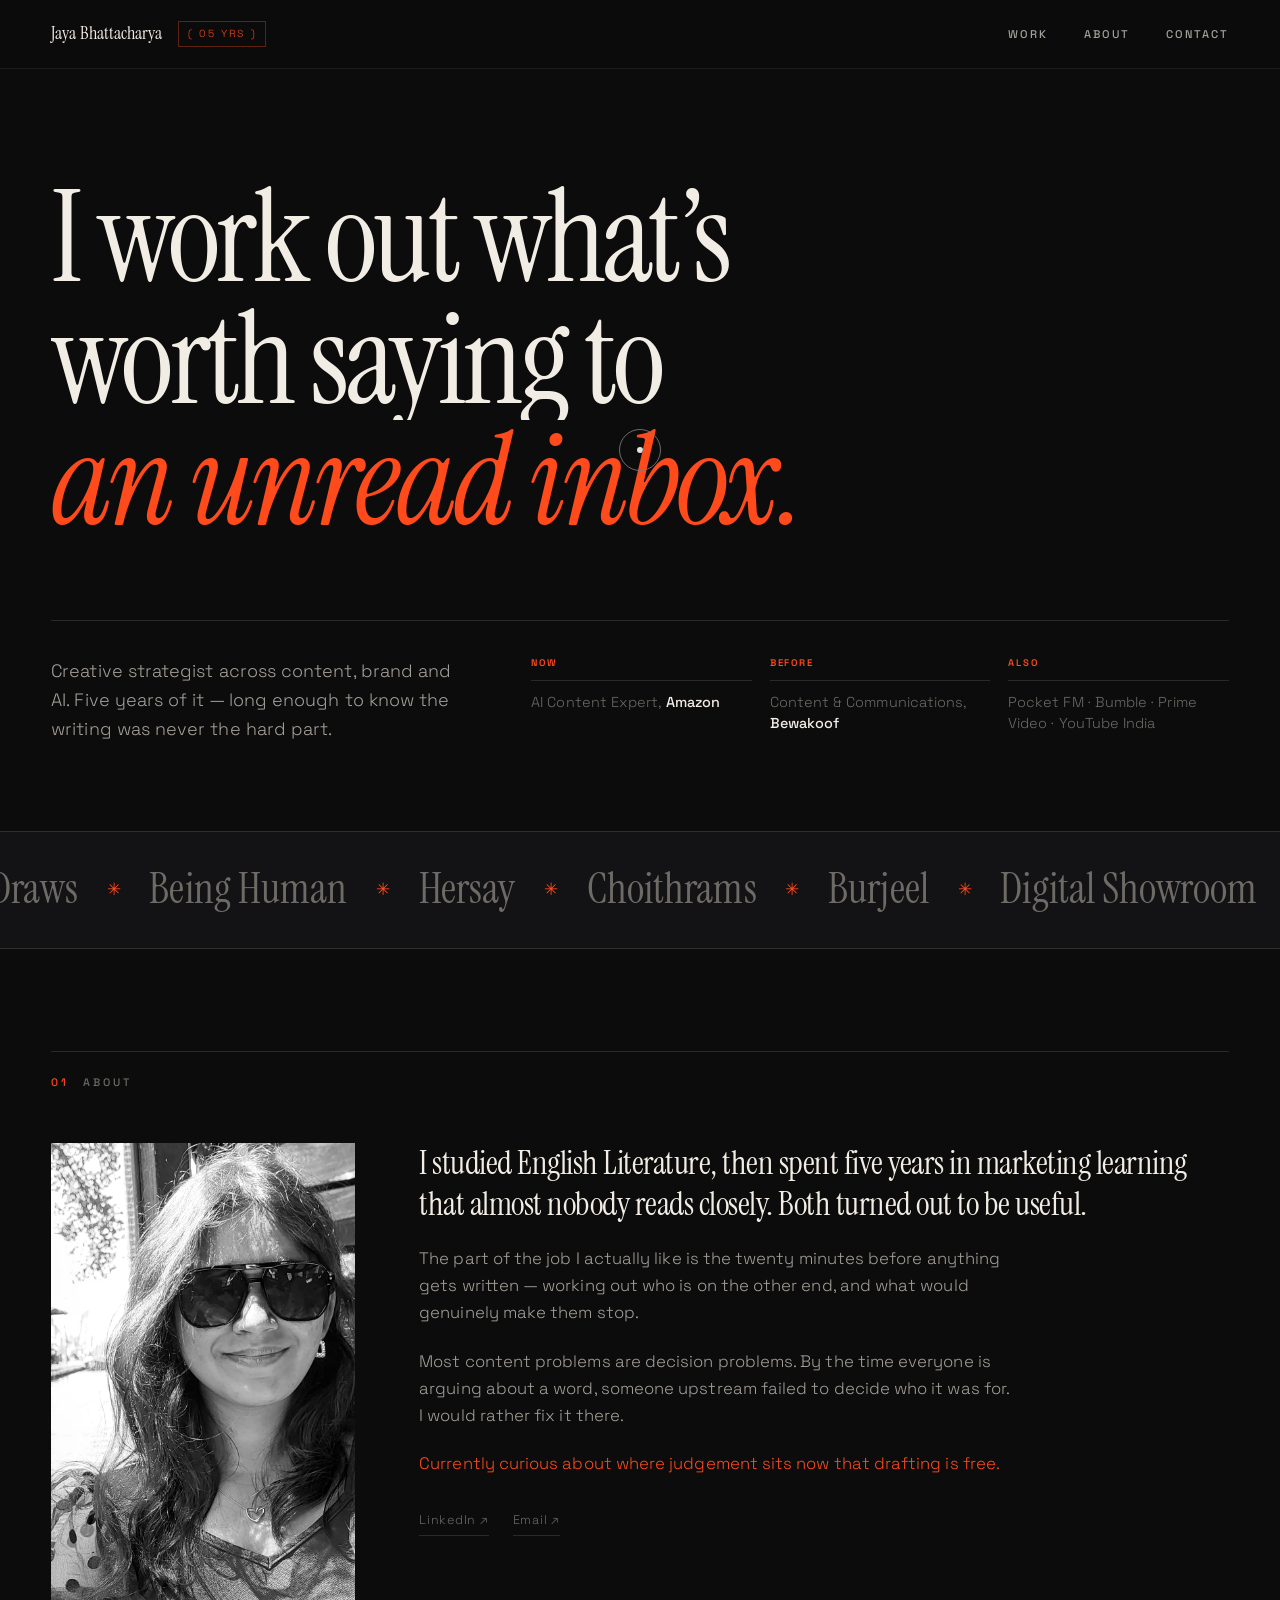
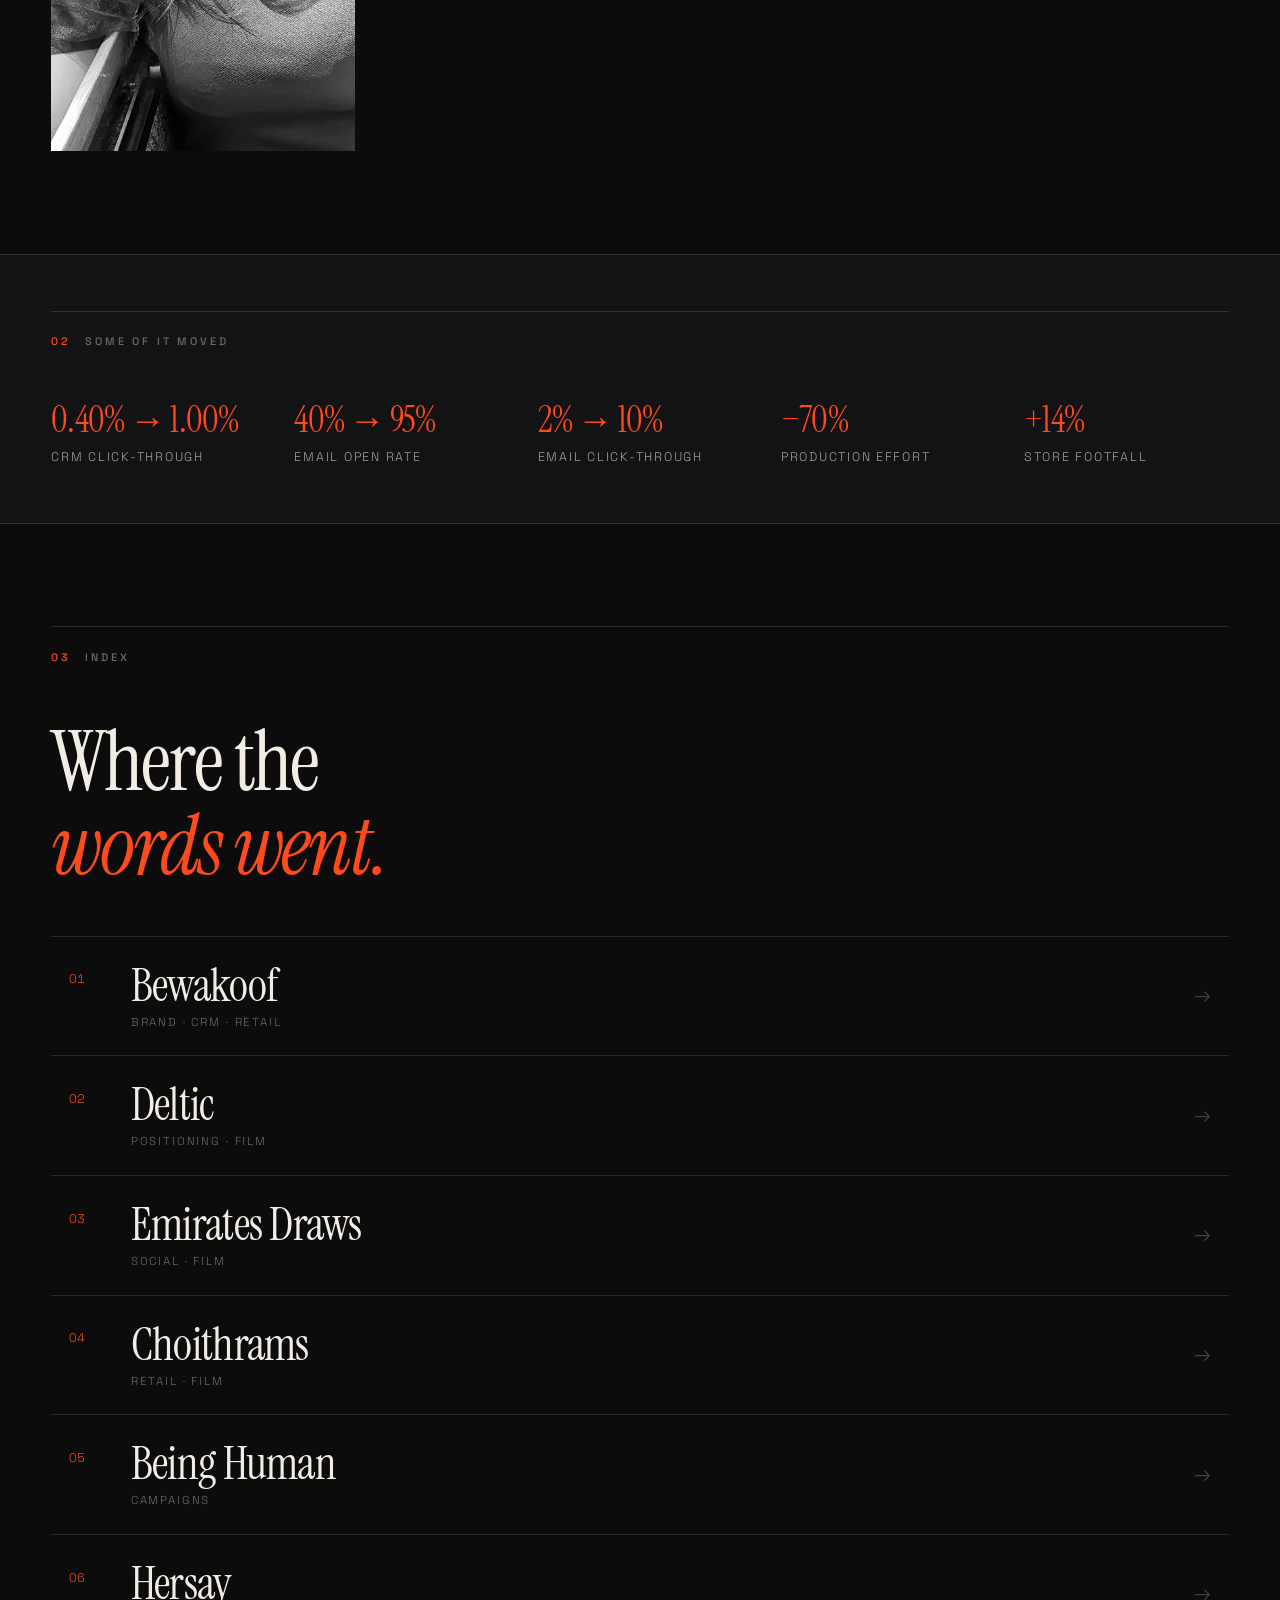
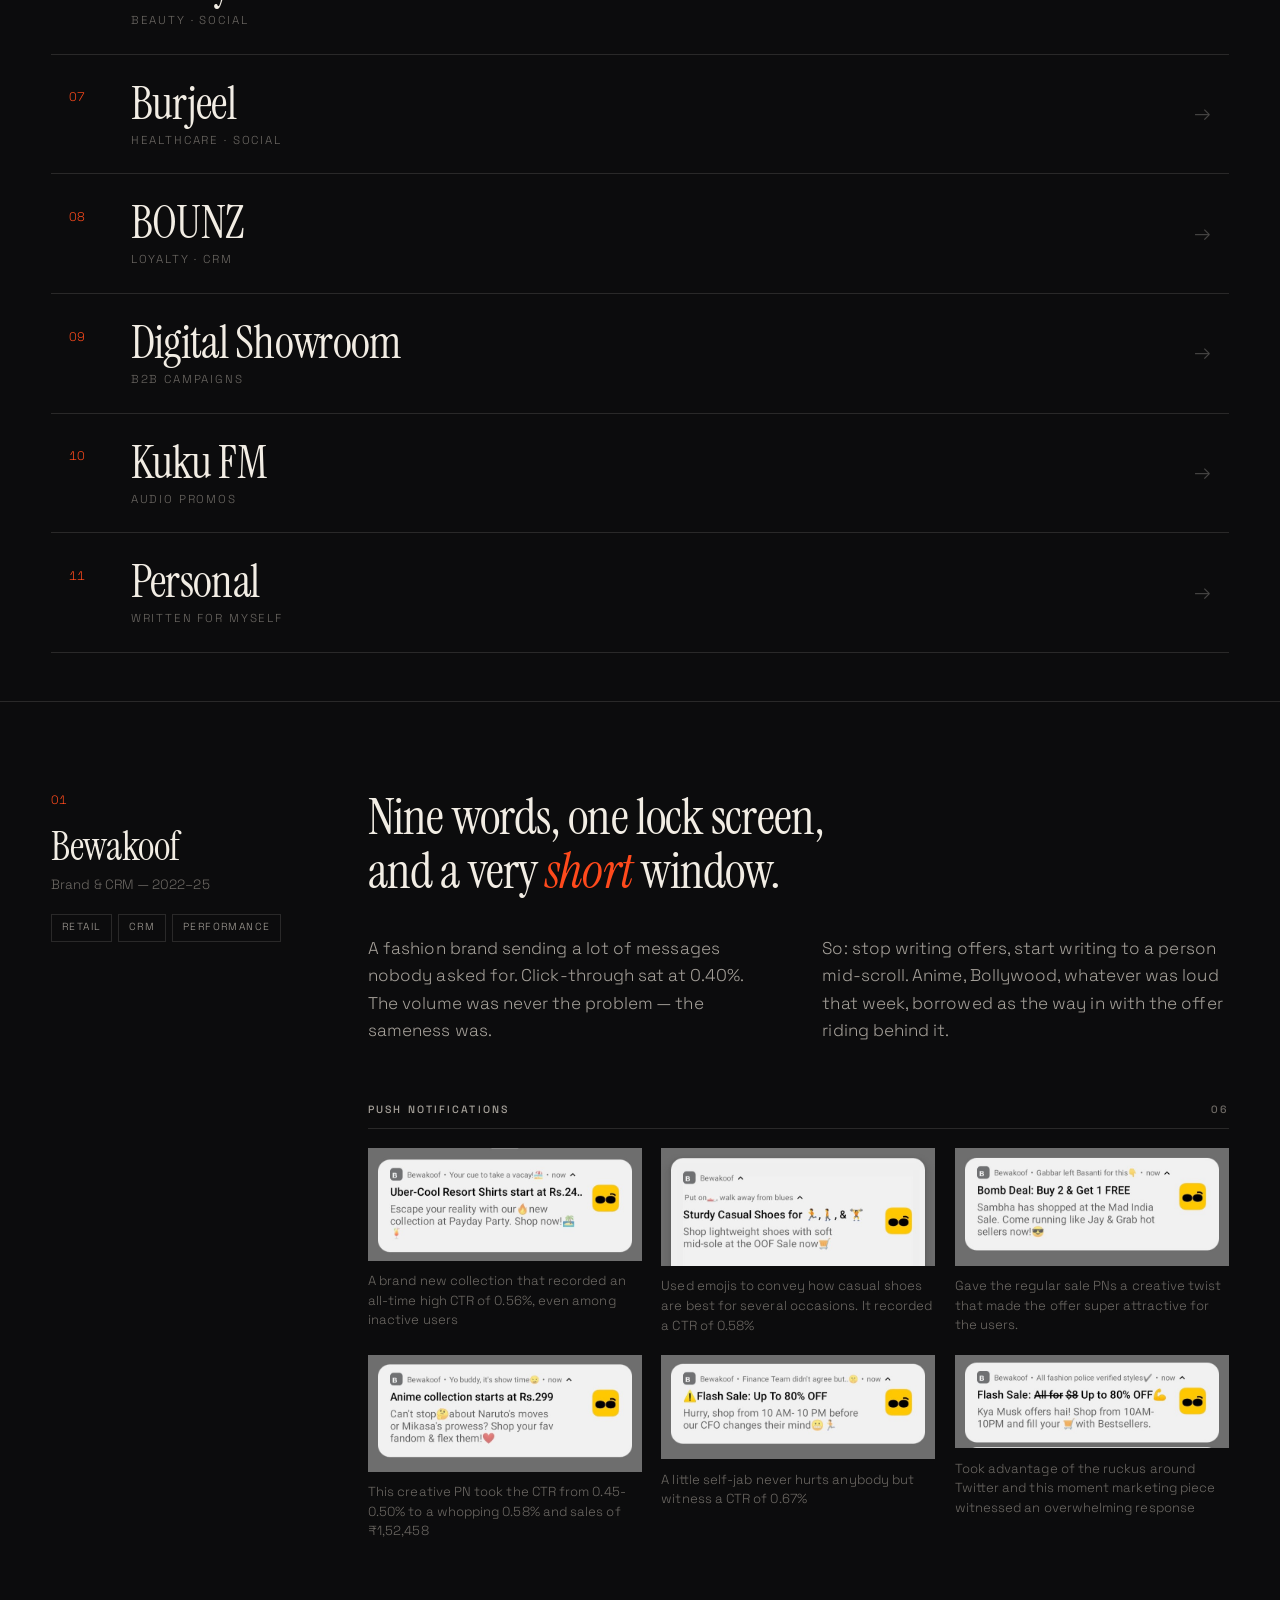
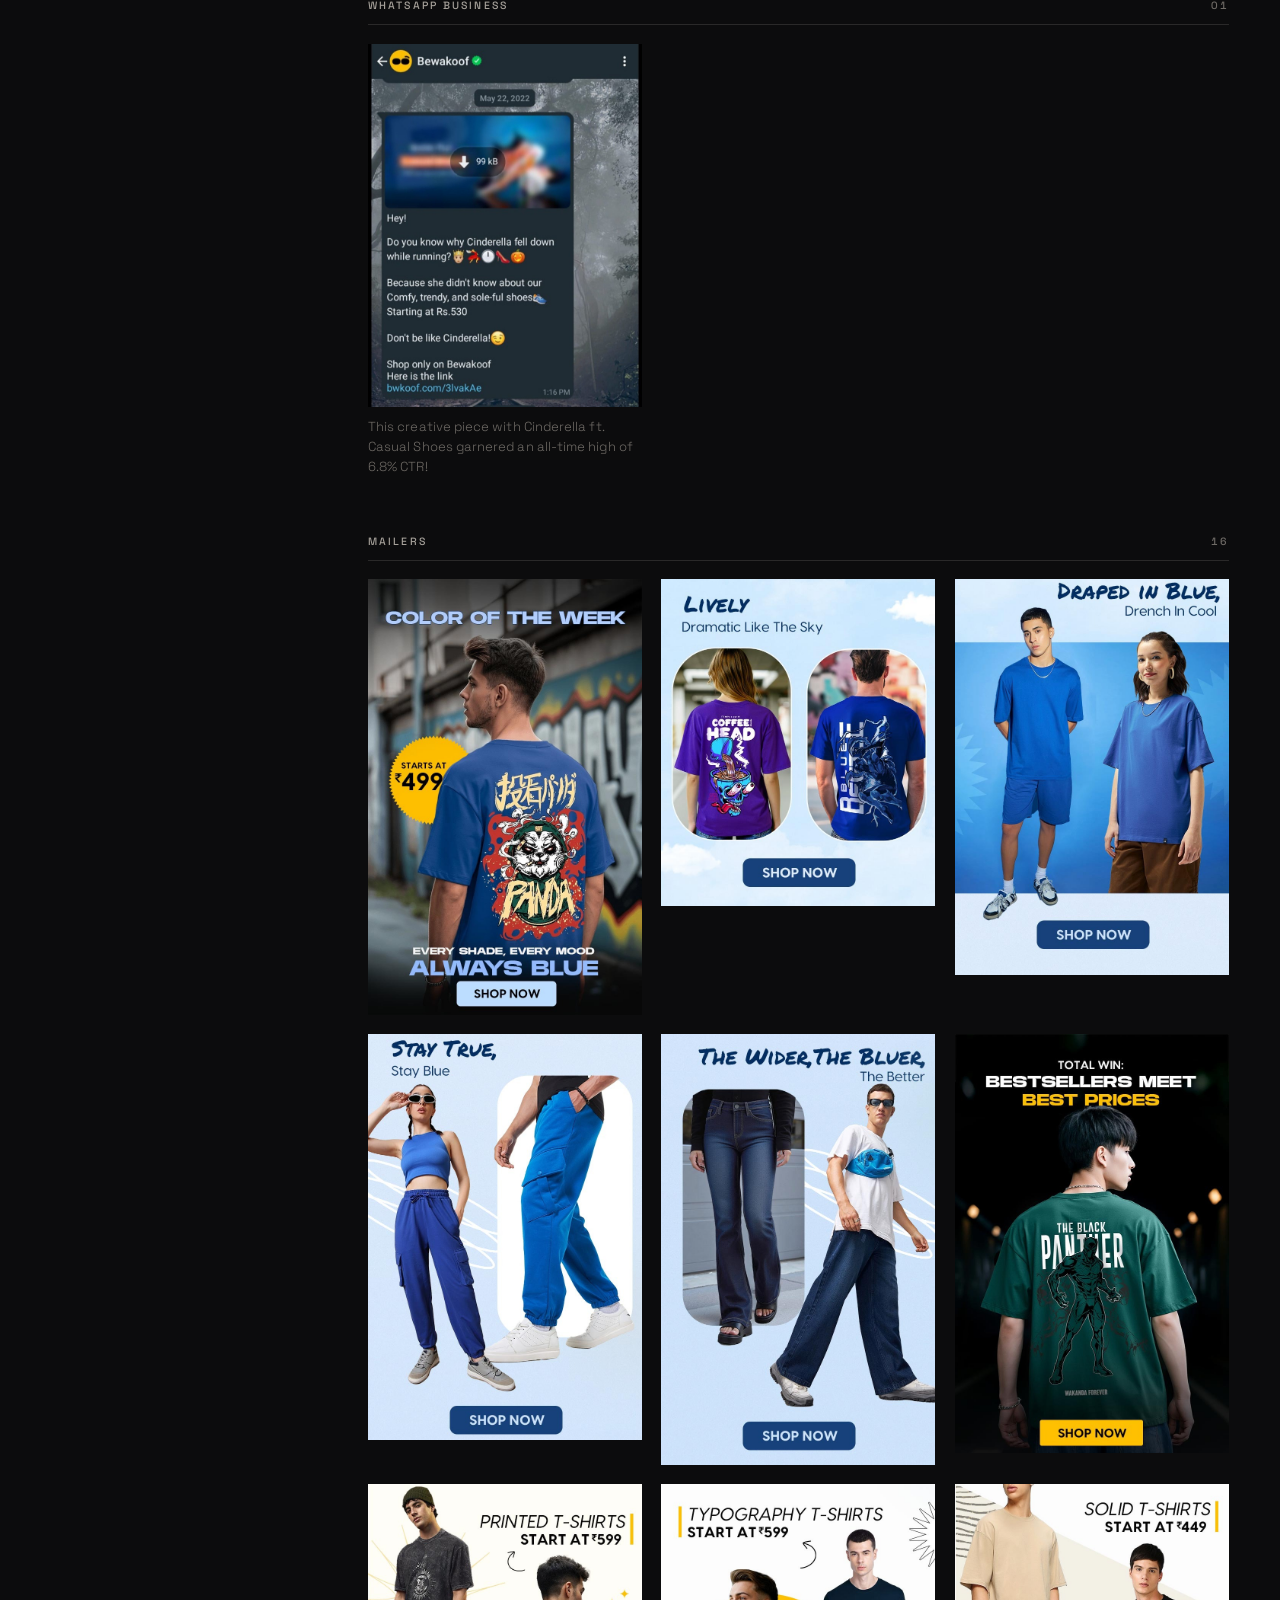
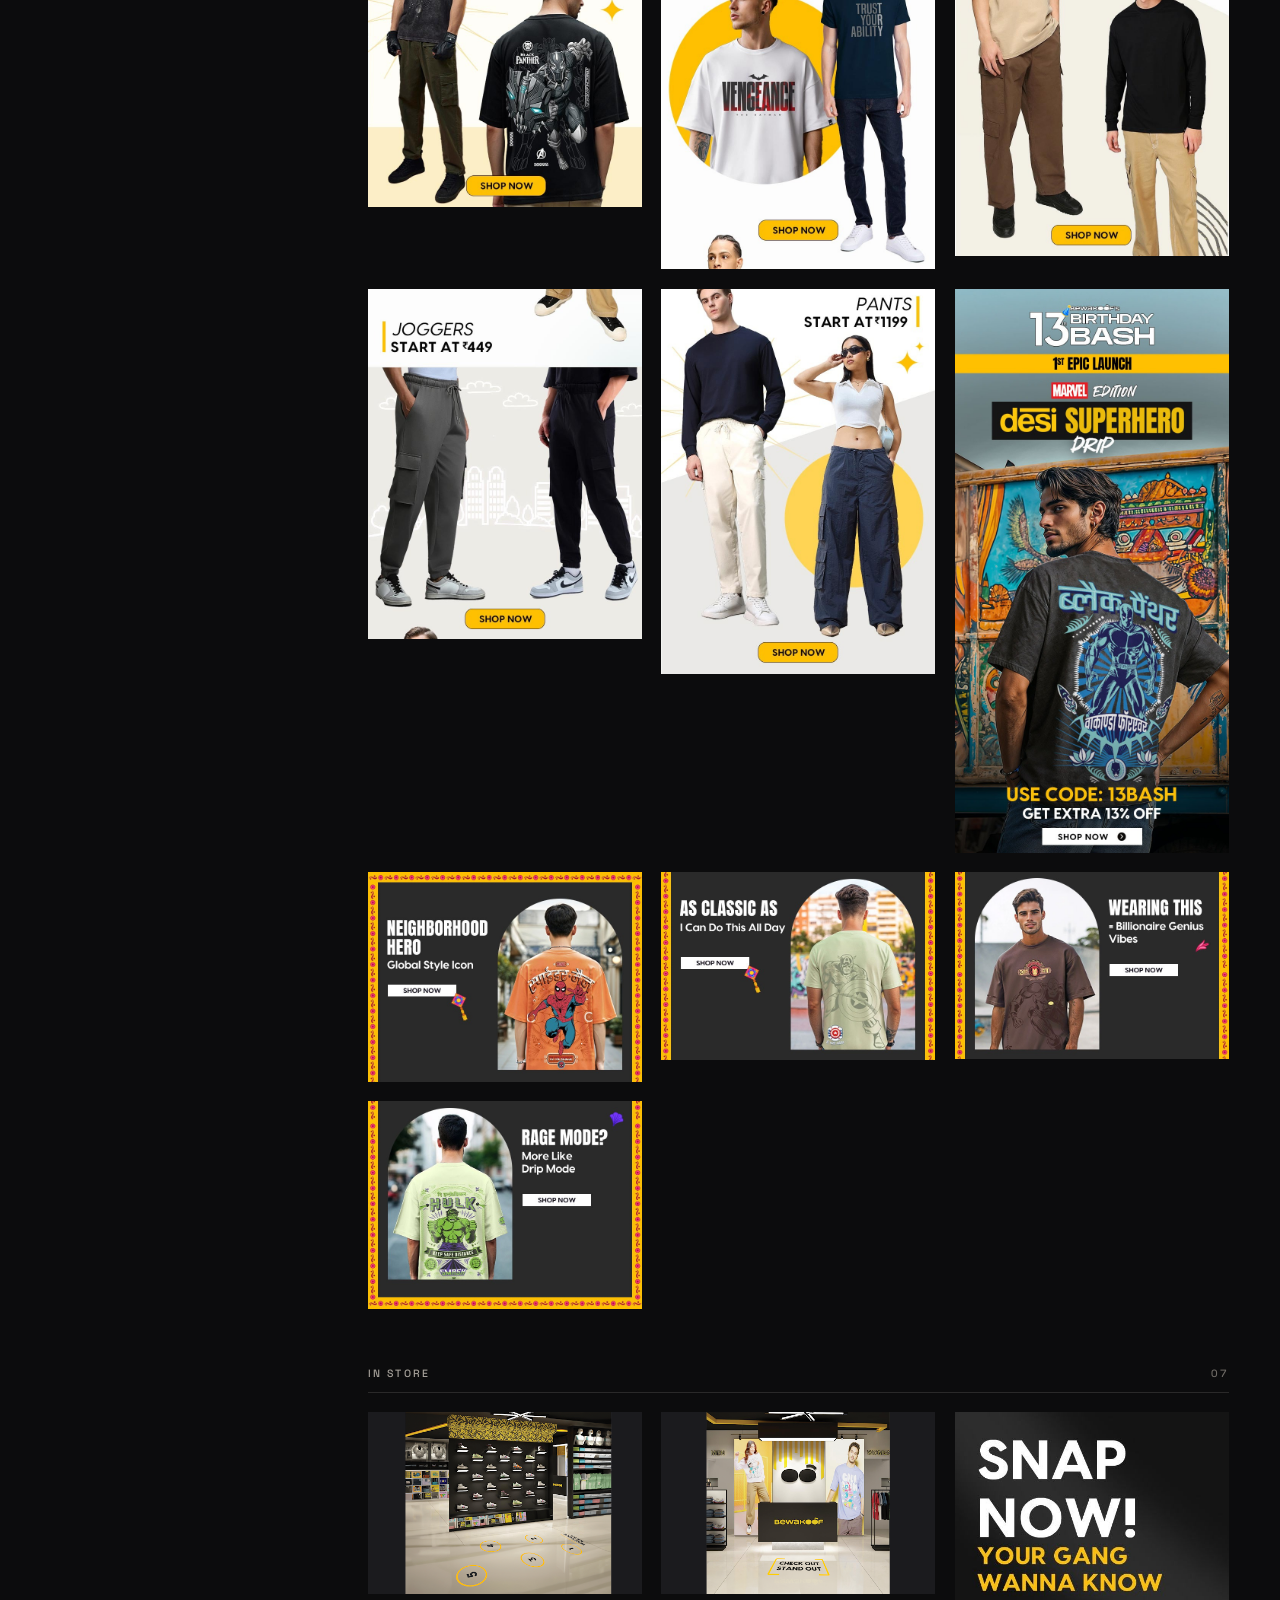
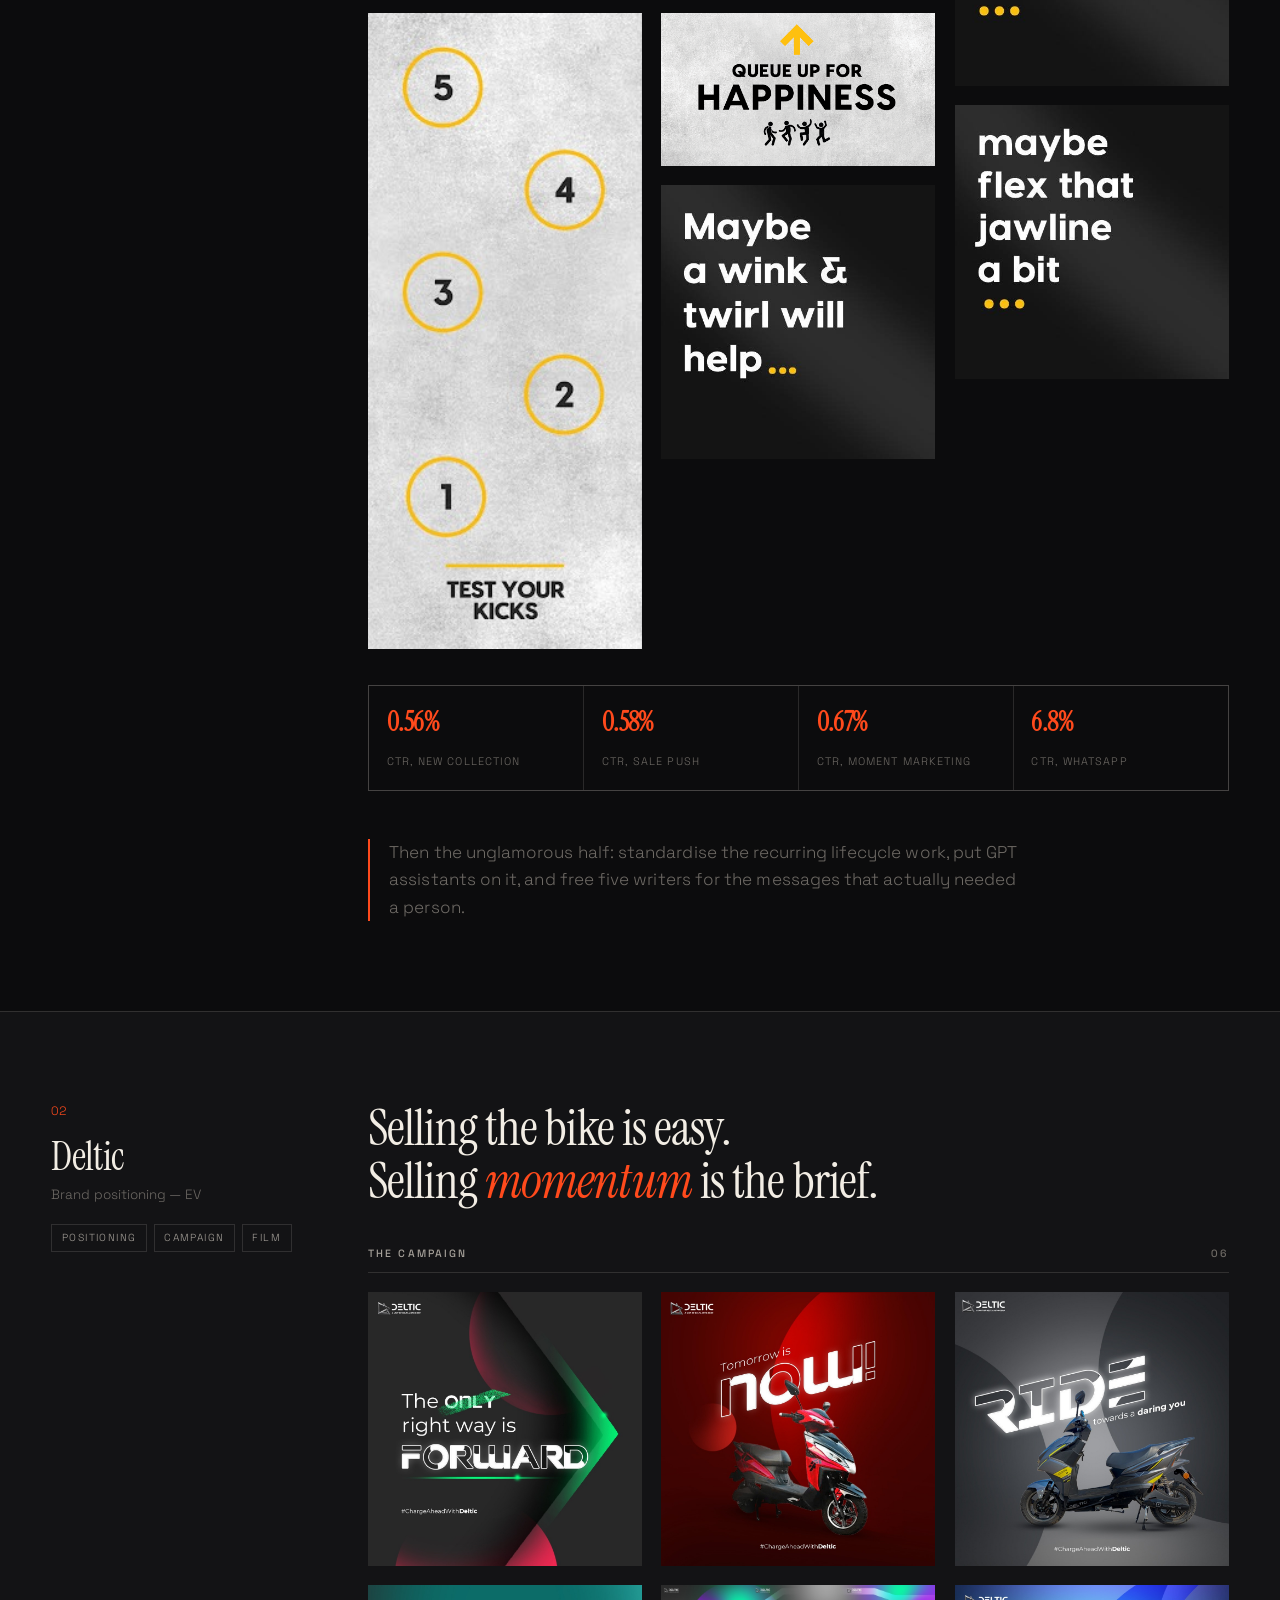
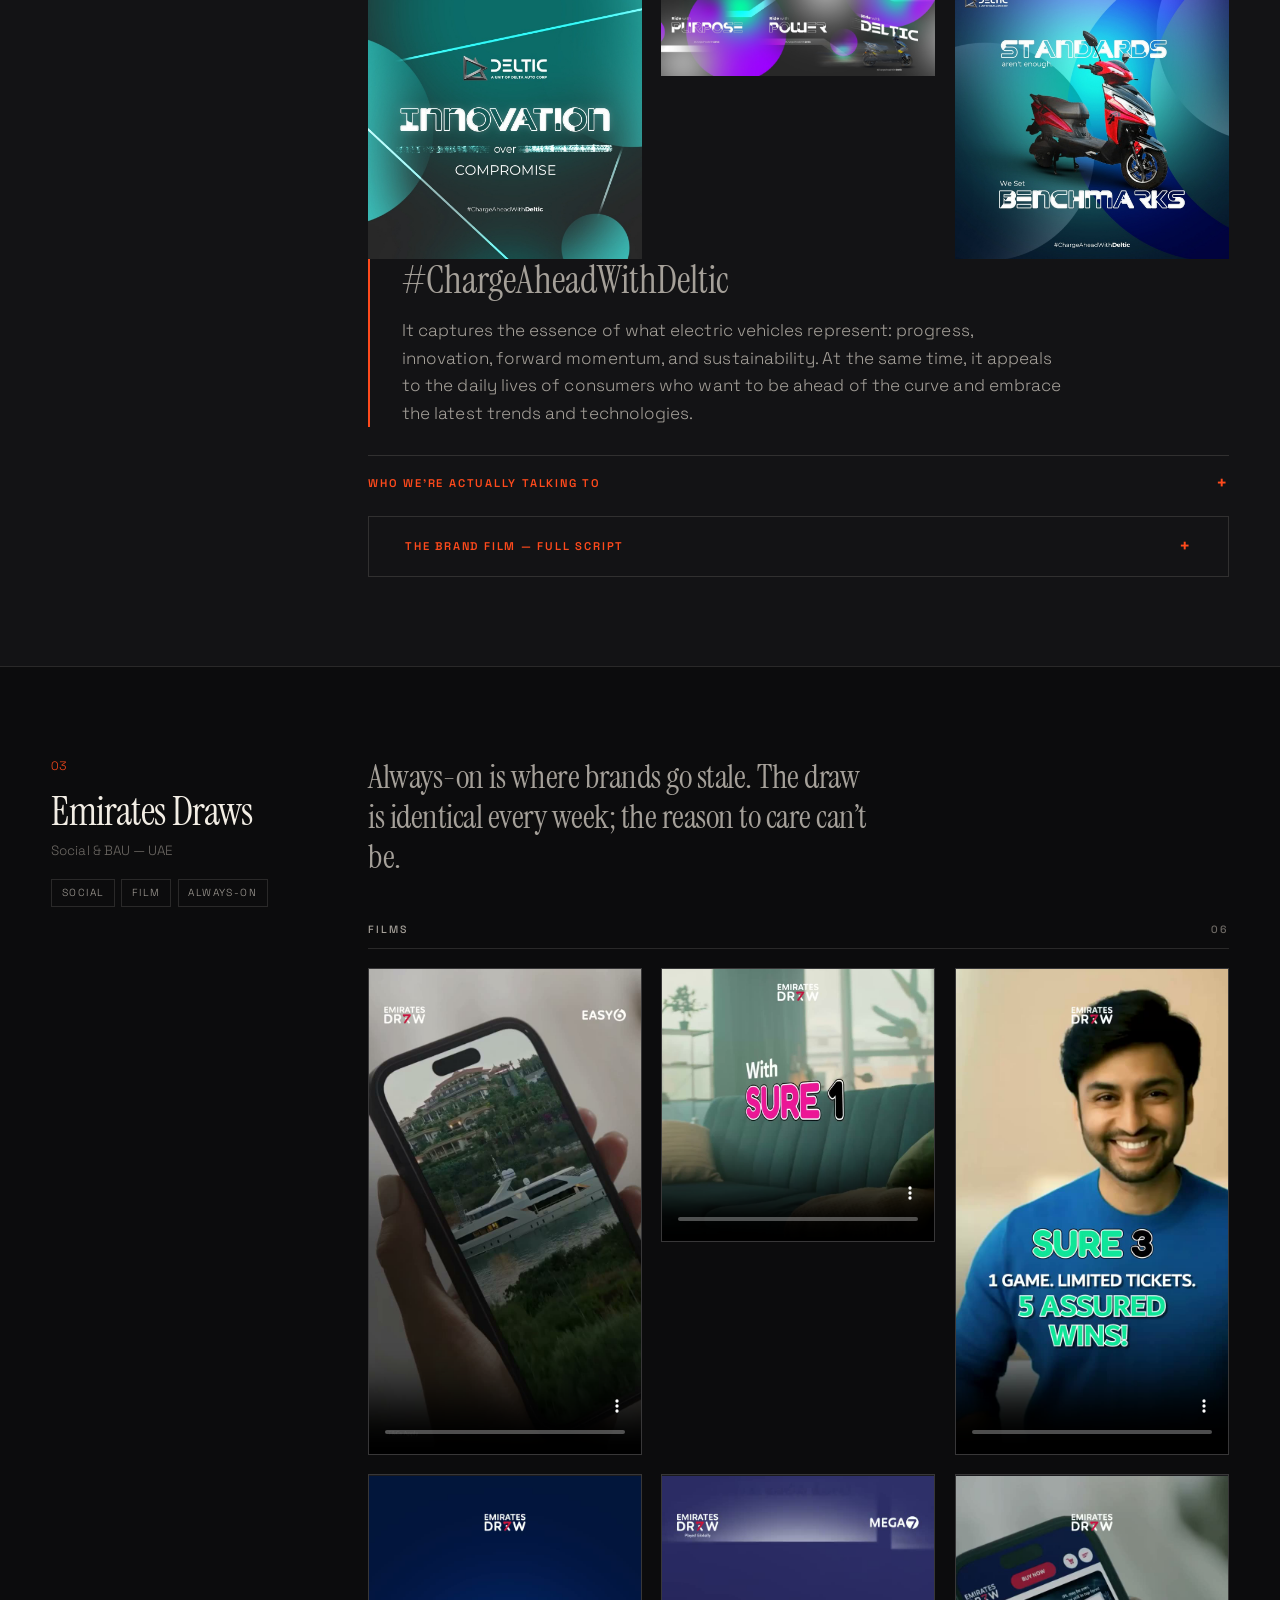
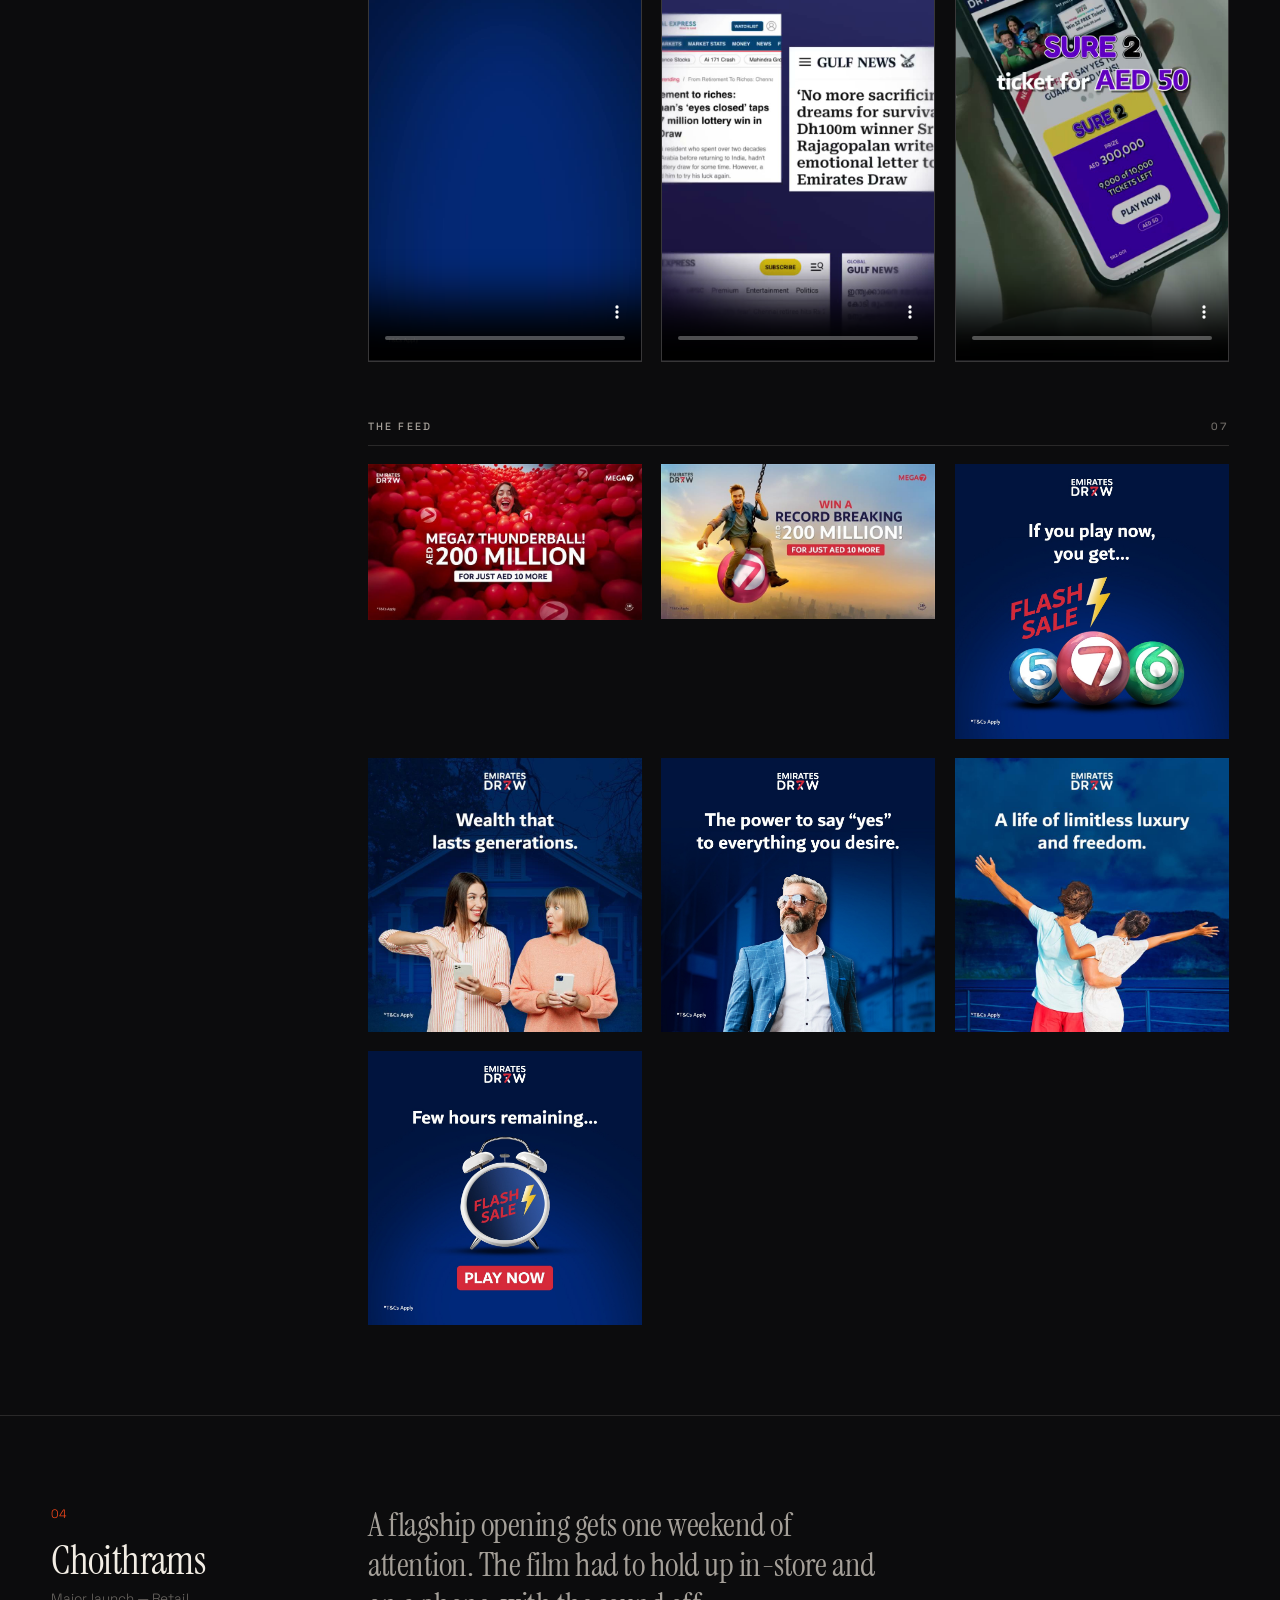
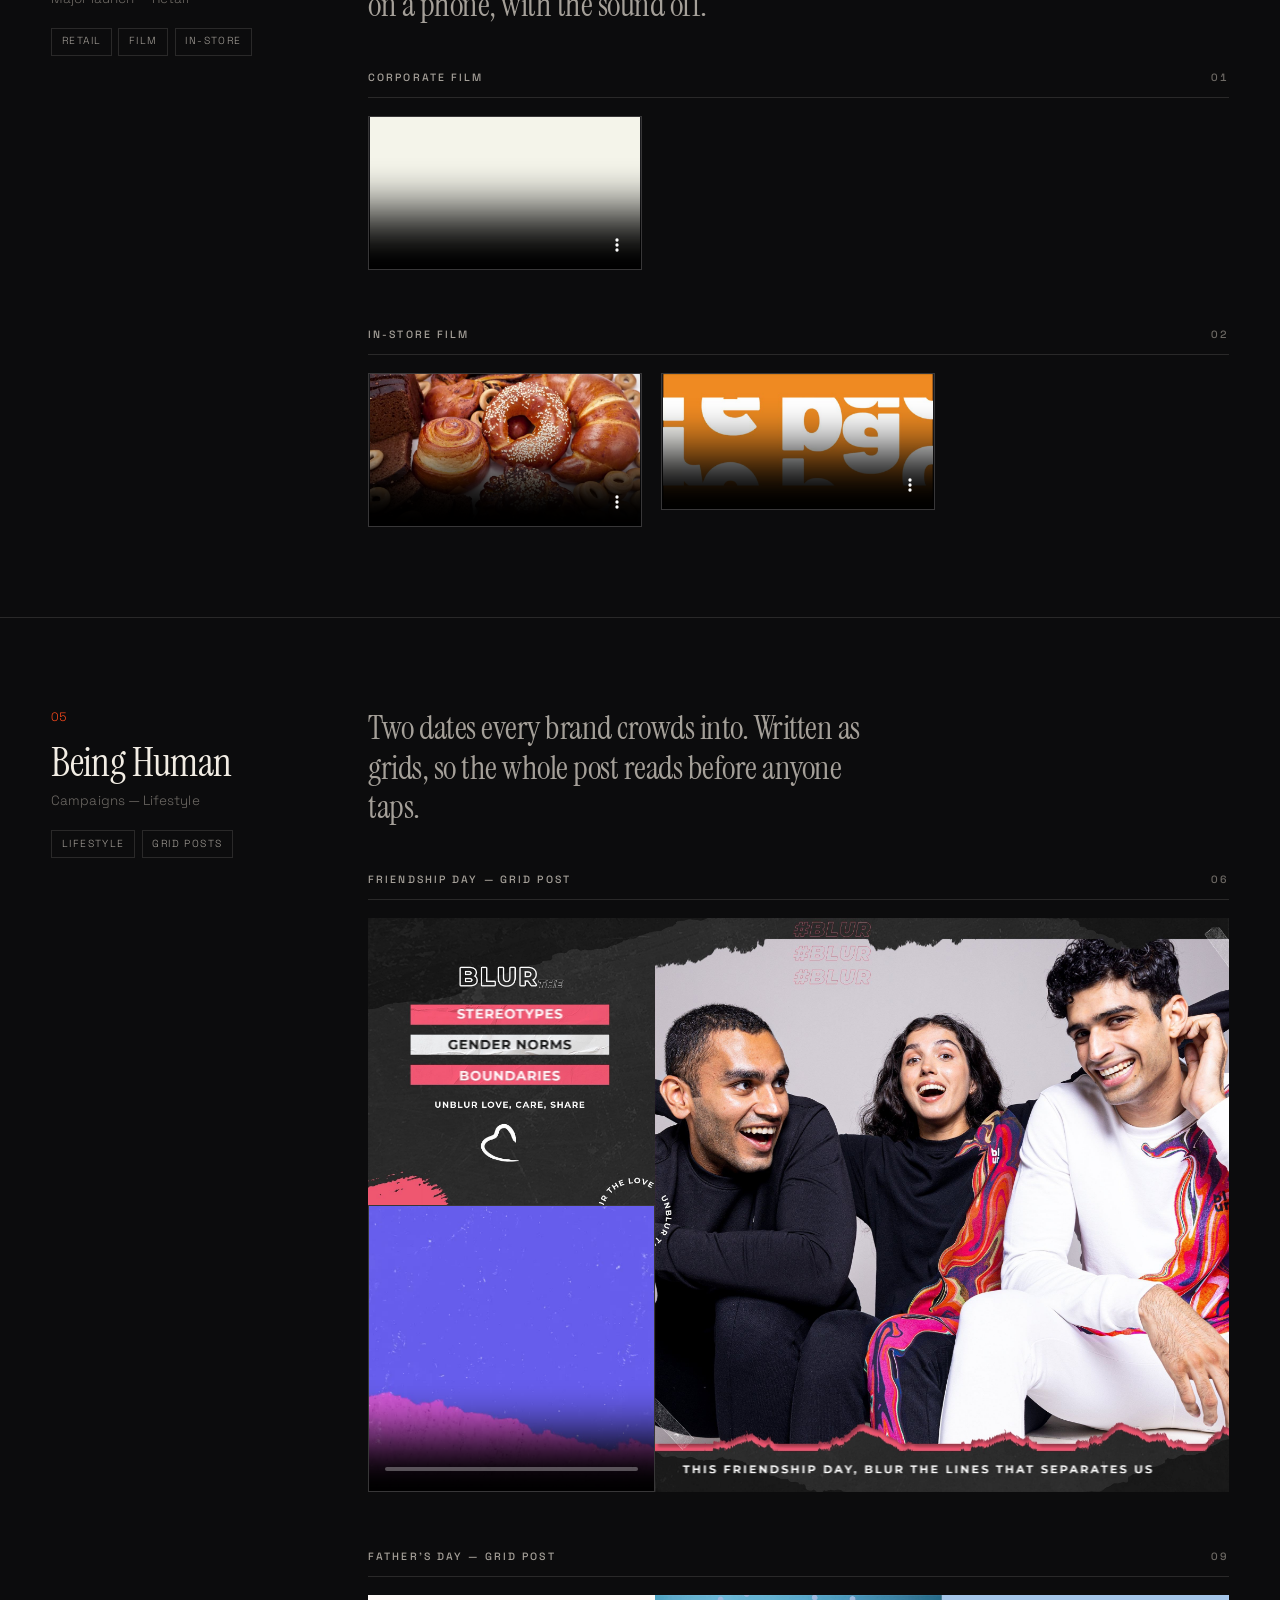
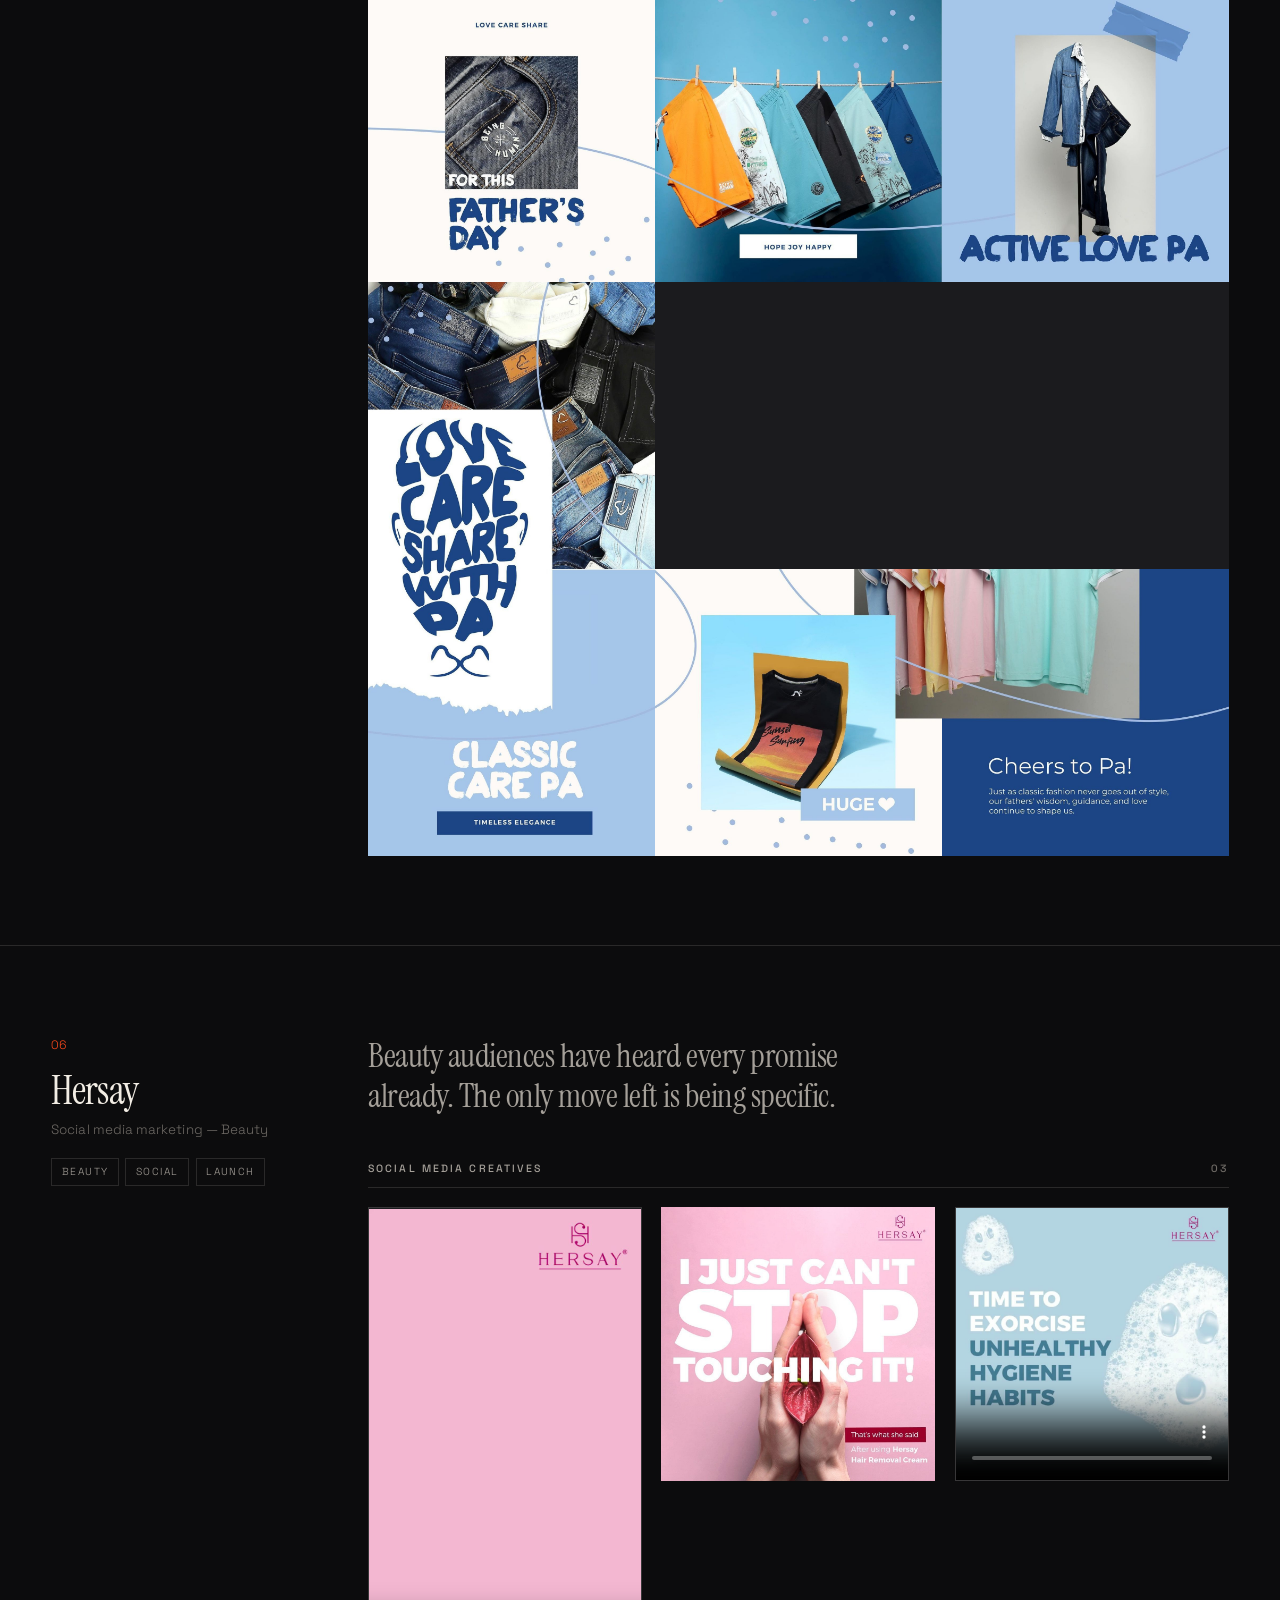
==== commit ed66d2c8: "Render Instagram grid posts seamlessly Being Human's Friendship Day and Father's Day work ran as sin" ====
--- a/index.html
+++ b/index.html
@@ -608,7 +608,7 @@
           </div>
         </div>
         <div class="blk">
-          <h4 class="blk__l"><span>In-store film</span><span class="blk__c">03</span></h4>
+          <h4 class="blk__l"><span>In-store film</span><span class="blk__c">02</span></h4>
           <div class="grid">
           <figure class="tile tile--film reveal" data-cursor="Play">
             <video controls preload="none" playsinline poster="assets/video/ec3ba624727c2e04169c5c208c0a07fb.jpg" style="aspect-ratio:1280/720">
@@ -618,11 +618,6 @@
           <figure class="tile tile--film reveal" data-cursor="Play">
             <video controls preload="none" playsinline poster="assets/video/c35942ddaecc7d5a9492af455f0be1cf.jpg" style="aspect-ratio:1280/640">
               <source src="assets/video/c35942ddaecc7d5a9492af455f0be1cf.mp4" type="video/mp4">
-            </video>
-          </figure>
-          <figure class="tile tile--film reveal" data-cursor="Play">
-            <video controls preload="none" playsinline poster="assets/video/49e4fa27998a94724ee08cf064cb9109.jpg" style="aspect-ratio:1280/196">
-              <source src="assets/video/49e4fa27998a94724ee08cf064cb9109.mp4" type="video/mp4">
             </video>
           </figure>
           </div>
@@ -642,86 +637,86 @@
       <div class="cs__body">
         <p class="cs__state reveal">Two dates every brand crowds into. Written as grids, so the whole post reads before anyone taps.</p>
         <div class="blk">
-          <h4 class="blk__l"><span>Friendship Day</span><span class="blk__c">06</span></h4>
-          <div class="grid">
+          <h4 class="blk__l"><span>Friendship Day — grid post</span><span class="blk__c">06</span></h4>
+          <div class="grid grid--post">
           <figure class="tile reveal">
             <button type="button" class="tile__btn" data-full="assets/img/f75ed86c090199f6303b073a1a91b206.jpg" data-cursor="View">
-              <img src="assets/img/f75ed86c090199f6303b073a1a91b206.jpg" alt="Being Human work" loading="lazy" decoding="async" style="aspect-ratio:1080/1080">
+              <img src="assets/img/f75ed86c090199f6303b073a1a91b206.jpg" alt="Being Human work" loading="lazy" decoding="async">
             </button>
           </figure>
           <figure class="tile reveal">
             <button type="button" class="tile__btn" data-full="assets/img/e4ca4d16d1b5aedbe6c3476ca4f15f03.jpg" data-cursor="View">
-              <img src="assets/img/e4ca4d16d1b5aedbe6c3476ca4f15f03.jpg" alt="Being Human work" loading="lazy" decoding="async" style="aspect-ratio:1080/1080">
+              <img src="assets/img/e4ca4d16d1b5aedbe6c3476ca4f15f03.jpg" alt="Being Human work" loading="lazy" decoding="async">
             </button>
           </figure>
           <figure class="tile reveal">
             <button type="button" class="tile__btn" data-full="assets/img/20683a9a2d96a1920241a21e7f762a25.jpg" data-cursor="View">
-              <img src="assets/img/20683a9a2d96a1920241a21e7f762a25.jpg" alt="Being Human work" loading="lazy" decoding="async" style="aspect-ratio:1080/1080">
-            </button>
-          </figure>
-          <figure class="tile tile--film reveal" data-cursor="Play">
-            <video controls preload="none" playsinline poster="assets/video/b8dddb23ed57ab34047d2f887d4a46c8.jpg" style="aspect-ratio:720/1280">
+              <img src="assets/img/20683a9a2d96a1920241a21e7f762a25.jpg" alt="Being Human work" loading="lazy" decoding="async">
+            </button>
+          </figure>
+          <figure class="tile tile--film reveal" data-cursor="Play">
+            <video controls preload="none" playsinline poster="assets/video/b8dddb23ed57ab34047d2f887d4a46c8.jpg">
               <source src="assets/video/b8dddb23ed57ab34047d2f887d4a46c8.mp4" type="video/mp4">
             </video>
           </figure>
           <figure class="tile reveal">
             <button type="button" class="tile__btn" data-full="assets/img/67b35cff7b781f0c3371ac0a386ebaec.jpg" data-cursor="View">
-              <img src="assets/img/67b35cff7b781f0c3371ac0a386ebaec.jpg" alt="Being Human work" loading="lazy" decoding="async" style="aspect-ratio:1080/1080">
+              <img src="assets/img/67b35cff7b781f0c3371ac0a386ebaec.jpg" alt="Being Human work" loading="lazy" decoding="async">
             </button>
           </figure>
           <figure class="tile reveal">
             <button type="button" class="tile__btn" data-full="assets/img/a6dcbd8650dfbf9892b1cb214688bbbe.jpg" data-cursor="View">
-              <img src="assets/img/a6dcbd8650dfbf9892b1cb214688bbbe.jpg" alt="Being Human work" loading="lazy" decoding="async" style="aspect-ratio:1080/1080">
-            </button>
-          </figure>
-          </div>
-        </div>
-        <div class="blk">
-          <h4 class="blk__l"><span>Father’s Day</span><span class="blk__c">09</span></h4>
-          <div class="grid">
+              <img src="assets/img/a6dcbd8650dfbf9892b1cb214688bbbe.jpg" alt="Being Human work" loading="lazy" decoding="async">
+            </button>
+          </figure>
+          </div>
+        </div>
+        <div class="blk">
+          <h4 class="blk__l"><span>Father’s Day — grid post</span><span class="blk__c">09</span></h4>
+          <div class="grid grid--post">
           <figure class="tile reveal">
             <button type="button" class="tile__btn" data-full="assets/img/4933c4bacf9dc95de0b2c4318a46a9ee.jpg" data-cursor="View">
-              <img src="assets/img/4933c4bacf9dc95de0b2c4318a46a9ee.jpg" alt="Being Human work" loading="lazy" decoding="async" style="aspect-ratio:1080/1080">
+              <img src="assets/img/4933c4bacf9dc95de0b2c4318a46a9ee.jpg" alt="Being Human work" loading="lazy" decoding="async">
             </button>
           </figure>
           <figure class="tile reveal">
             <button type="button" class="tile__btn" data-full="assets/img/fbc1ff71a98effa86c60bcd32169e396.jpg" data-cursor="View">
-              <img src="assets/img/fbc1ff71a98effa86c60bcd32169e396.jpg" alt="Being Human work" loading="lazy" decoding="async" style="aspect-ratio:1080/1080">
+              <img src="assets/img/fbc1ff71a98effa86c60bcd32169e396.jpg" alt="Being Human work" loading="lazy" decoding="async">
             </button>
           </figure>
           <figure class="tile reveal">
             <button type="button" class="tile__btn" data-full="assets/img/038f5d285c4c49ab6ce7e64156bc658a.jpg" data-cursor="View">
-              <img src="assets/img/038f5d285c4c49ab6ce7e64156bc658a.jpg" alt="Being Human work" loading="lazy" decoding="async" style="aspect-ratio:1080/1080">
+              <img src="assets/img/038f5d285c4c49ab6ce7e64156bc658a.jpg" alt="Being Human work" loading="lazy" decoding="async">
             </button>
           </figure>
           <figure class="tile reveal">
             <button type="button" class="tile__btn" data-full="assets/img/8a09674b3121702c2322553fce77f6cc.jpg" data-cursor="View">
-              <img src="assets/img/8a09674b3121702c2322553fce77f6cc.jpg" alt="Being Human work" loading="lazy" decoding="async" style="aspect-ratio:1080/1080">
+              <img src="assets/img/8a09674b3121702c2322553fce77f6cc.jpg" alt="Being Human work" loading="lazy" decoding="async">
             </button>
           </figure>
           <figure class="tile reveal">
             <button type="button" class="tile__btn" data-full="assets/img/0b198c2e8f1b7531138cd83d5681548c.jpg" data-cursor="View">
-              <img src="assets/img/0b198c2e8f1b7531138cd83d5681548c.jpg" alt="Being Human work" loading="lazy" decoding="async" style="aspect-ratio:1080/1080">
+              <img src="assets/img/0b198c2e8f1b7531138cd83d5681548c.jpg" alt="Being Human work" loading="lazy" decoding="async">
             </button>
           </figure>
           <figure class="tile reveal">
             <button type="button" class="tile__btn" data-full="assets/img/77e4a03cce48bb654fb32472bc5e58f1.jpg" data-cursor="View">
-              <img src="assets/img/77e4a03cce48bb654fb32472bc5e58f1.jpg" alt="Being Human work" loading="lazy" decoding="async" style="aspect-ratio:1080/1080">
+              <img src="assets/img/77e4a03cce48bb654fb32472bc5e58f1.jpg" alt="Being Human work" loading="lazy" decoding="async">
             </button>
           </figure>
           <figure class="tile reveal">
             <button type="button" class="tile__btn" data-full="assets/img/395a9216261ba4462e290f27c7dc8a1e.jpg" data-cursor="View">
-              <img src="assets/img/395a9216261ba4462e290f27c7dc8a1e.jpg" alt="Being Human work" loading="lazy" decoding="async" style="aspect-ratio:1080/1080">
+              <img src="assets/img/395a9216261ba4462e290f27c7dc8a1e.jpg" alt="Being Human work" loading="lazy" decoding="async">
             </button>
           </figure>
           <figure class="tile reveal">
             <button type="button" class="tile__btn" data-full="assets/img/296b9b8f663db6959fc25ac30161d93a.jpg" data-cursor="View">
-              <img src="assets/img/296b9b8f663db6959fc25ac30161d93a.jpg" alt="Being Human work" loading="lazy" decoding="async" style="aspect-ratio:1080/1080">
+              <img src="assets/img/296b9b8f663db6959fc25ac30161d93a.jpg" alt="Being Human work" loading="lazy" decoding="async">
             </button>
           </figure>
           <figure class="tile reveal">
             <button type="button" class="tile__btn" data-full="assets/img/257be69211a37491c9d8aae4123dc99e.jpg" data-cursor="View">
-              <img src="assets/img/257be69211a37491c9d8aae4123dc99e.jpg" alt="Being Human work" loading="lazy" decoding="async" style="aspect-ratio:1080/1080">
+              <img src="assets/img/257be69211a37491c9d8aae4123dc99e.jpg" alt="Being Human work" loading="lazy" decoding="async">
             </button>
           </figure>
           </div>
@@ -761,36 +756,36 @@
           </div>
         </div>
         <div class="blk">
-          <h4 class="blk__l"><span>Product launch</span><span class="blk__c">06</span></h4>
-          <div class="grid">
+          <h4 class="blk__l"><span>Product launch — grid posts</span><span class="blk__c">06</span></h4>
+          <div class="grid grid--post">
           <figure class="tile reveal">
             <button type="button" class="tile__btn" data-full="assets/img/d68ceabffc3247b044c5c5f78496a2b2.jpg" data-cursor="View">
-              <img src="assets/img/d68ceabffc3247b044c5c5f78496a2b2.jpg" alt="Hersay work" loading="lazy" decoding="async" style="aspect-ratio:1080/1080">
+              <img src="assets/img/d68ceabffc3247b044c5c5f78496a2b2.jpg" alt="Hersay work" loading="lazy" decoding="async">
             </button>
           </figure>
           <figure class="tile reveal">
             <button type="button" class="tile__btn" data-full="assets/img/4d65f685ceed77c5bd832516131bfa6e.jpg" data-cursor="View">
-              <img src="assets/img/4d65f685ceed77c5bd832516131bfa6e.jpg" alt="Hersay work" loading="lazy" decoding="async" style="aspect-ratio:1080/1080">
+              <img src="assets/img/4d65f685ceed77c5bd832516131bfa6e.jpg" alt="Hersay work" loading="lazy" decoding="async">
             </button>
           </figure>
           <figure class="tile reveal">
             <button type="button" class="tile__btn" data-full="assets/img/47b89e05fa07b07be0b6e604ca22118c.jpg" data-cursor="View">
-              <img src="assets/img/47b89e05fa07b07be0b6e604ca22118c.jpg" alt="Hersay work" loading="lazy" decoding="async" style="aspect-ratio:1080/1080">
+              <img src="assets/img/47b89e05fa07b07be0b6e604ca22118c.jpg" alt="Hersay work" loading="lazy" decoding="async">
             </button>
           </figure>
           <figure class="tile reveal">
             <button type="button" class="tile__btn" data-full="assets/img/3012cb40446634335921c633a99d79bb.jpg" data-cursor="View">
-              <img src="assets/img/3012cb40446634335921c633a99d79bb.jpg" alt="Hersay work" loading="lazy" decoding="async" style="aspect-ratio:1080/1080">
+              <img src="assets/img/3012cb40446634335921c633a99d79bb.jpg" alt="Hersay work" loading="lazy" decoding="async">
             </button>
           </figure>
           <figure class="tile reveal">
             <button type="button" class="tile__btn" data-full="assets/img/7bac77f69361819305e24922188f1299.jpg" data-cursor="View">
-              <img src="assets/img/7bac77f69361819305e24922188f1299.jpg" alt="Hersay work" loading="lazy" decoding="async" style="aspect-ratio:1080/1080">
+              <img src="assets/img/7bac77f69361819305e24922188f1299.jpg" alt="Hersay work" loading="lazy" decoding="async">
             </button>
           </figure>
           <figure class="tile reveal">
             <button type="button" class="tile__btn" data-full="assets/img/994161eaa5d27f10e73ebf2e3007b9cf.jpg" data-cursor="View">
-              <img src="assets/img/994161eaa5d27f10e73ebf2e3007b9cf.jpg" alt="Hersay work" loading="lazy" decoding="async" style="aspect-ratio:1080/1080">
+              <img src="assets/img/994161eaa5d27f10e73ebf2e3007b9cf.jpg" alt="Hersay work" loading="lazy" decoding="async">
             </button>
           </figure>
           </div>
--- a/style.css
+++ b/style.css
@@ -274,11 +274,32 @@
   grid-template-columns: repeat(auto-fill, minmax(min(100%, 14rem), 1fr));
   align-items: start;
 }
+/* Instagram grid posts — tiles butt together to rebuild one composition */
+.grid--post { grid-template-columns: repeat(3, 1fr); gap: 0; }
+.grid--post .tile__btn, .grid--post .tile--film { aspect-ratio: 1; overflow: hidden; }
+.grid--post .tile img, .grid--post .tile video { width: 100%; height: 100%; object-fit: cover; }
+.grid--post .tile__btn:hover img { transform: none; opacity: .92; }
+.grid--post figcaption { display: none; }
+
 .grid--pack {
   display: block; column-count: 1; column-gap: clamp(.75rem, 1.5vw, 1.25rem);
 }
-@media (min-width: 620px) { .grid--pack { column-count: 2; } }
-@media (min-width: 1000px) { .grid--pack { column-count: 3; } }
+@media (min-width: 620px) { /* Instagram grid posts — tiles butt together to rebuild one composition */
+.grid--post { grid-template-columns: repeat(3, 1fr); gap: 0; }
+.grid--post .tile__btn, .grid--post .tile--film { aspect-ratio: 1; overflow: hidden; }
+.grid--post .tile img, .grid--post .tile video { width: 100%; height: 100%; object-fit: cover; }
+.grid--post .tile__btn:hover img { transform: none; opacity: .92; }
+.grid--post figcaption { display: none; }
+
+.grid--pack { column-count: 2; } }
+@media (min-width: 1000px) { /* Instagram grid posts — tiles butt together to rebuild one composition */
+.grid--post { grid-template-columns: repeat(3, 1fr); gap: 0; }
+.grid--post .tile__btn, .grid--post .tile--film { aspect-ratio: 1; overflow: hidden; }
+.grid--post .tile img, .grid--post .tile video { width: 100%; height: 100%; object-fit: cover; }
+.grid--post .tile__btn:hover img { transform: none; opacity: .92; }
+.grid--post figcaption { display: none; }
+
+.grid--pack { column-count: 3; } }
 .grid--pack .tile { break-inside: avoid; margin-bottom: clamp(.75rem, 1.5vw, 1.25rem); }
 
 .tile { margin: 0; }
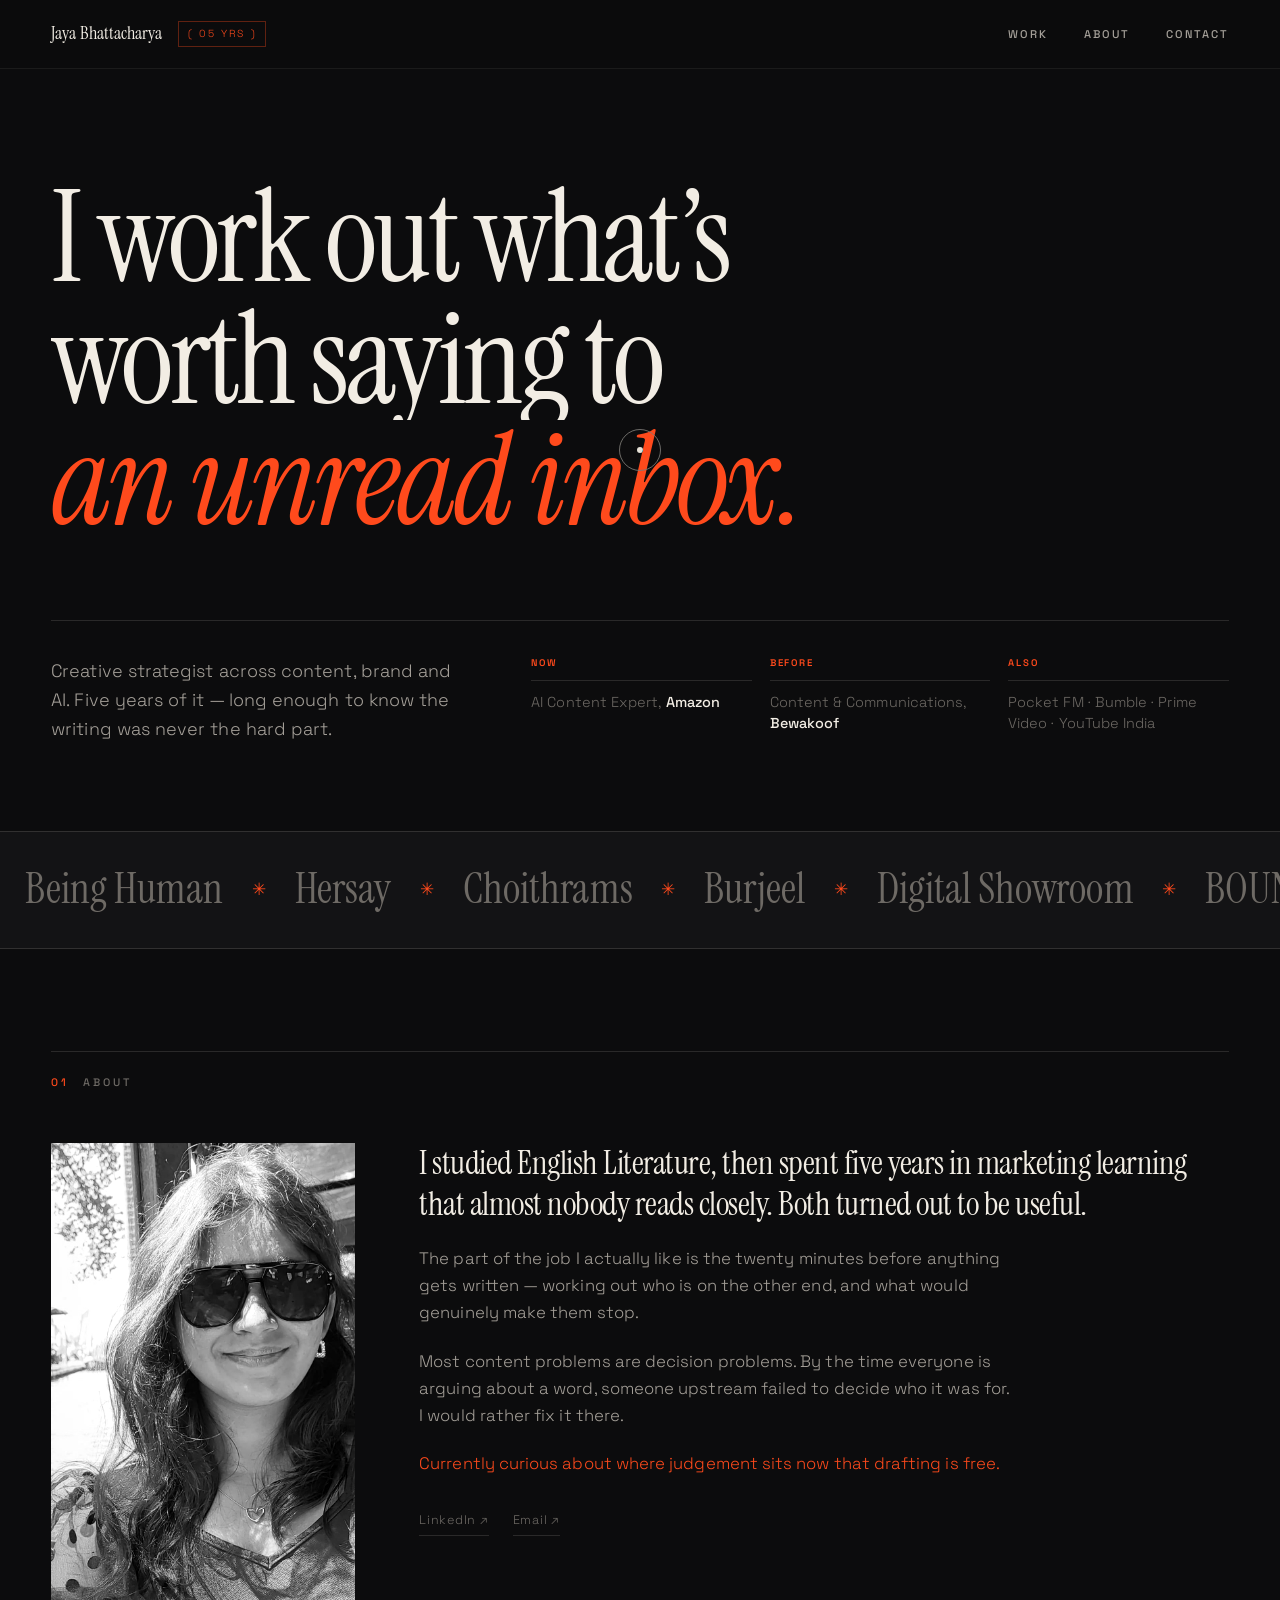
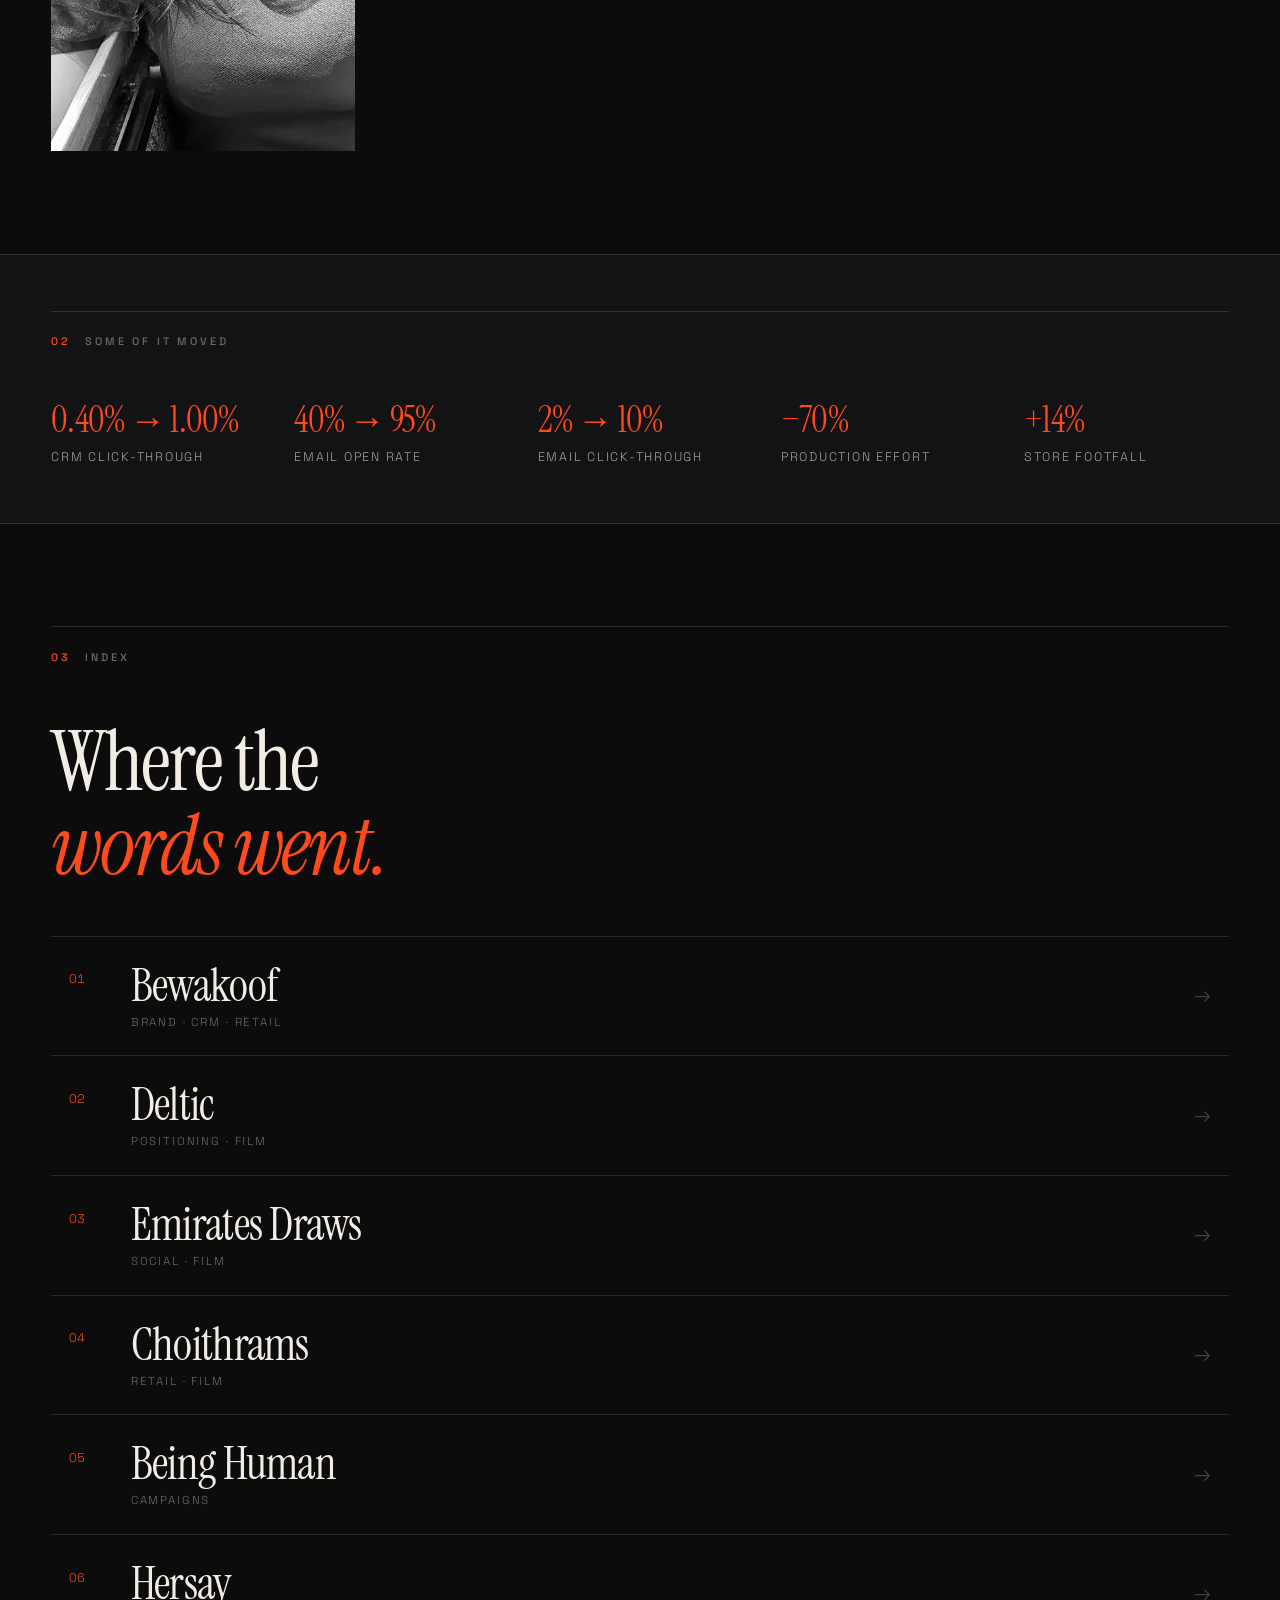
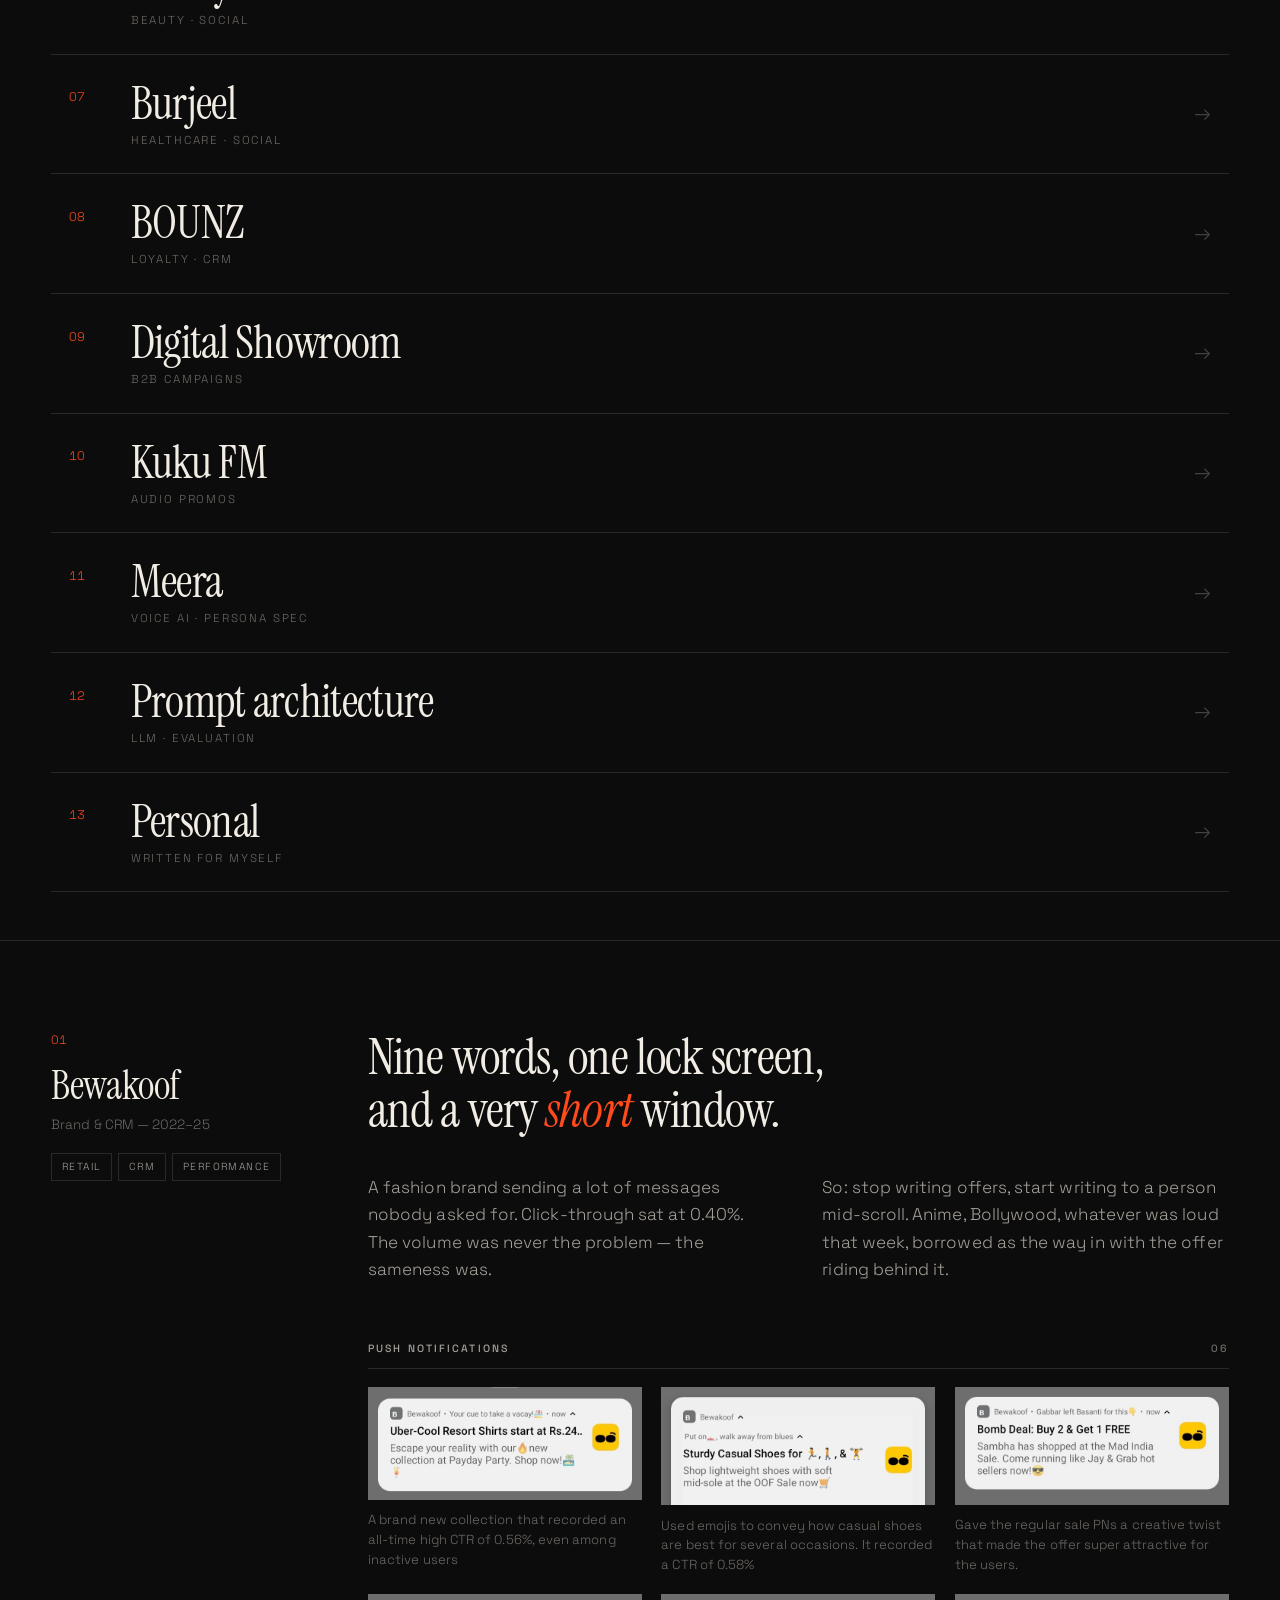
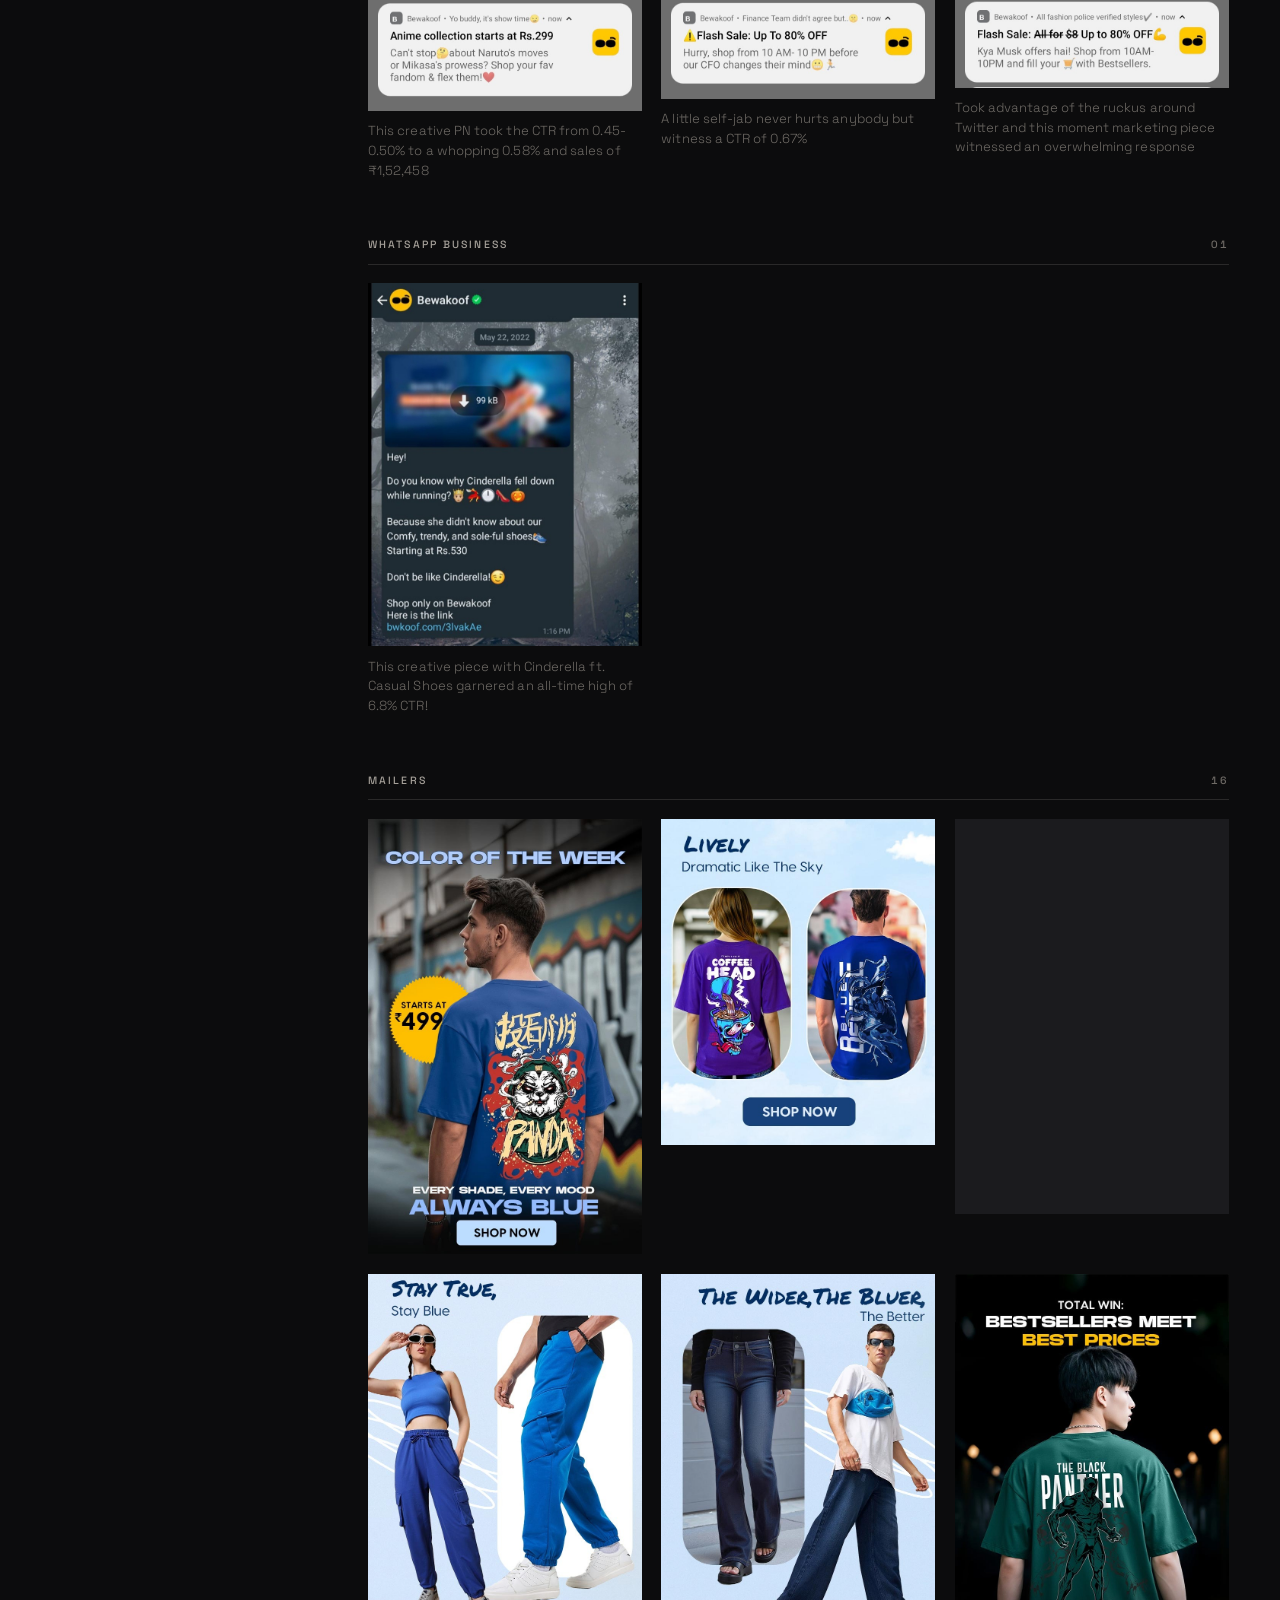
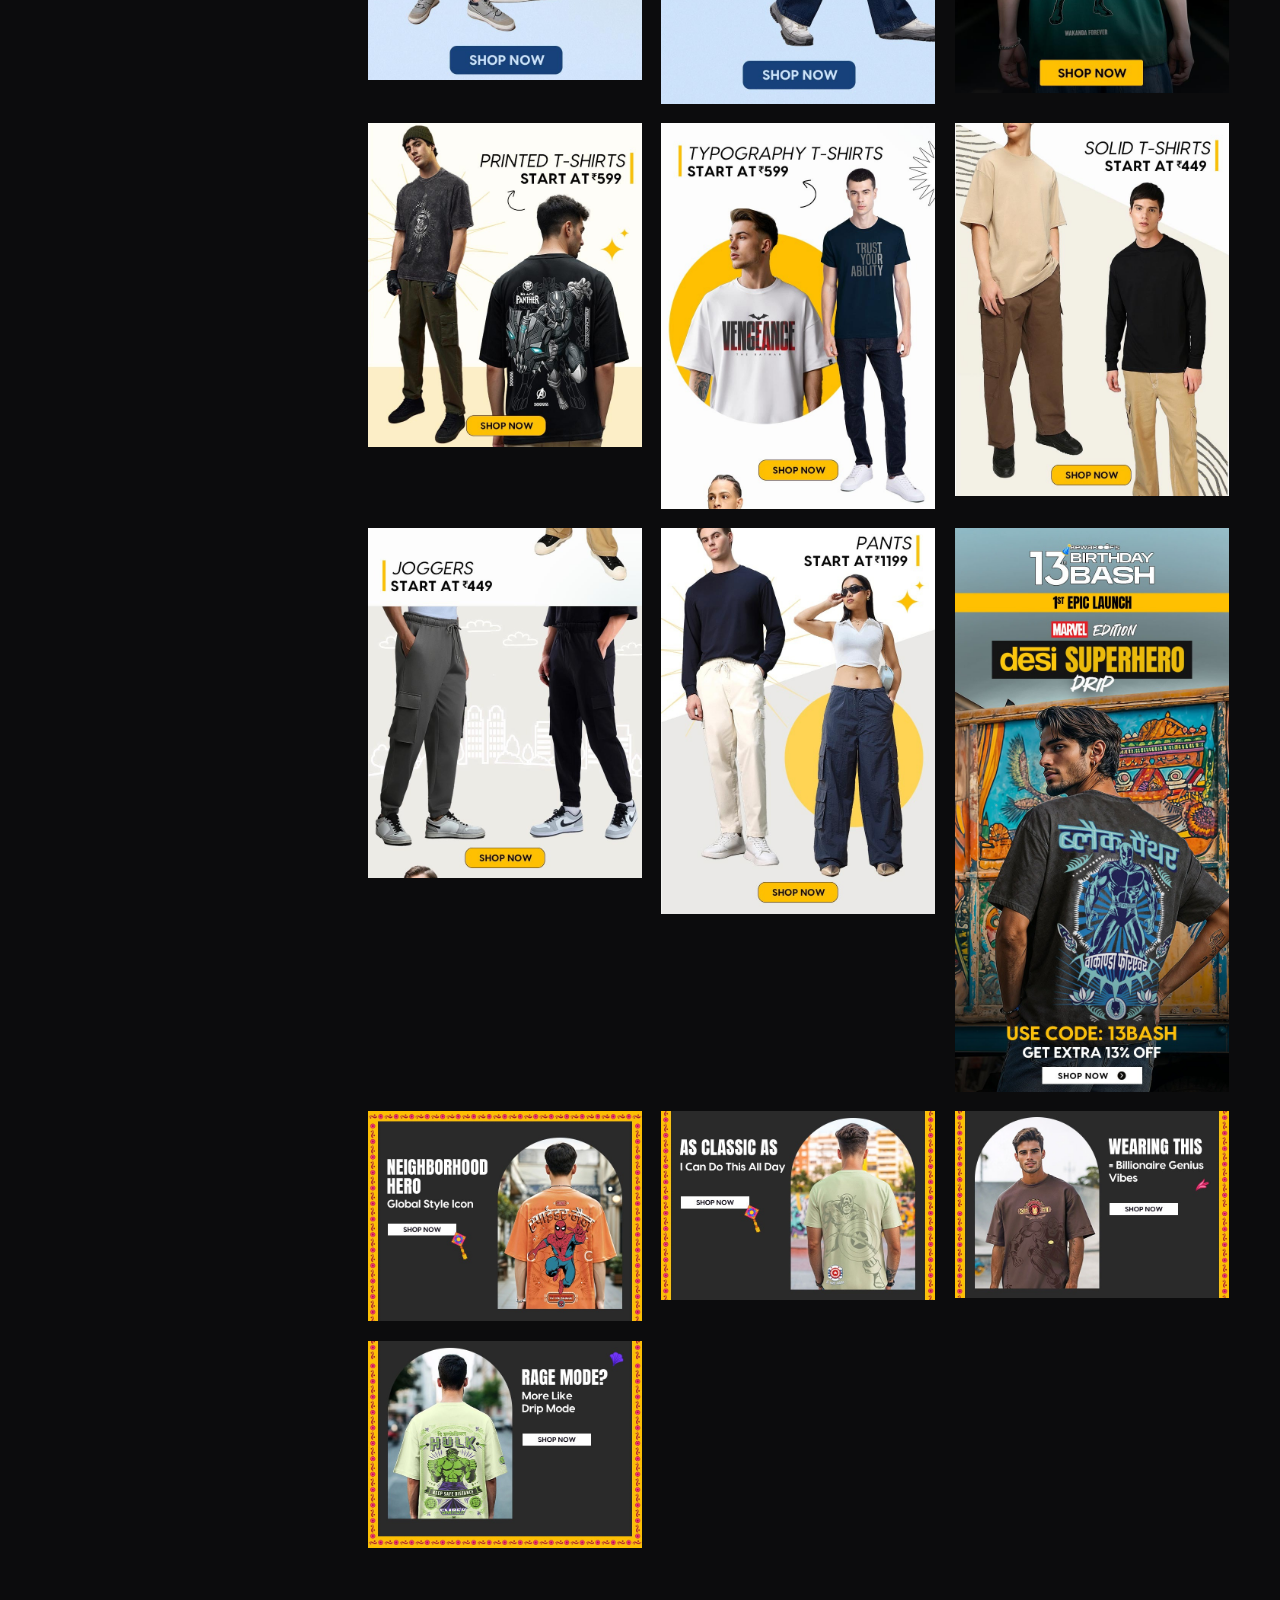
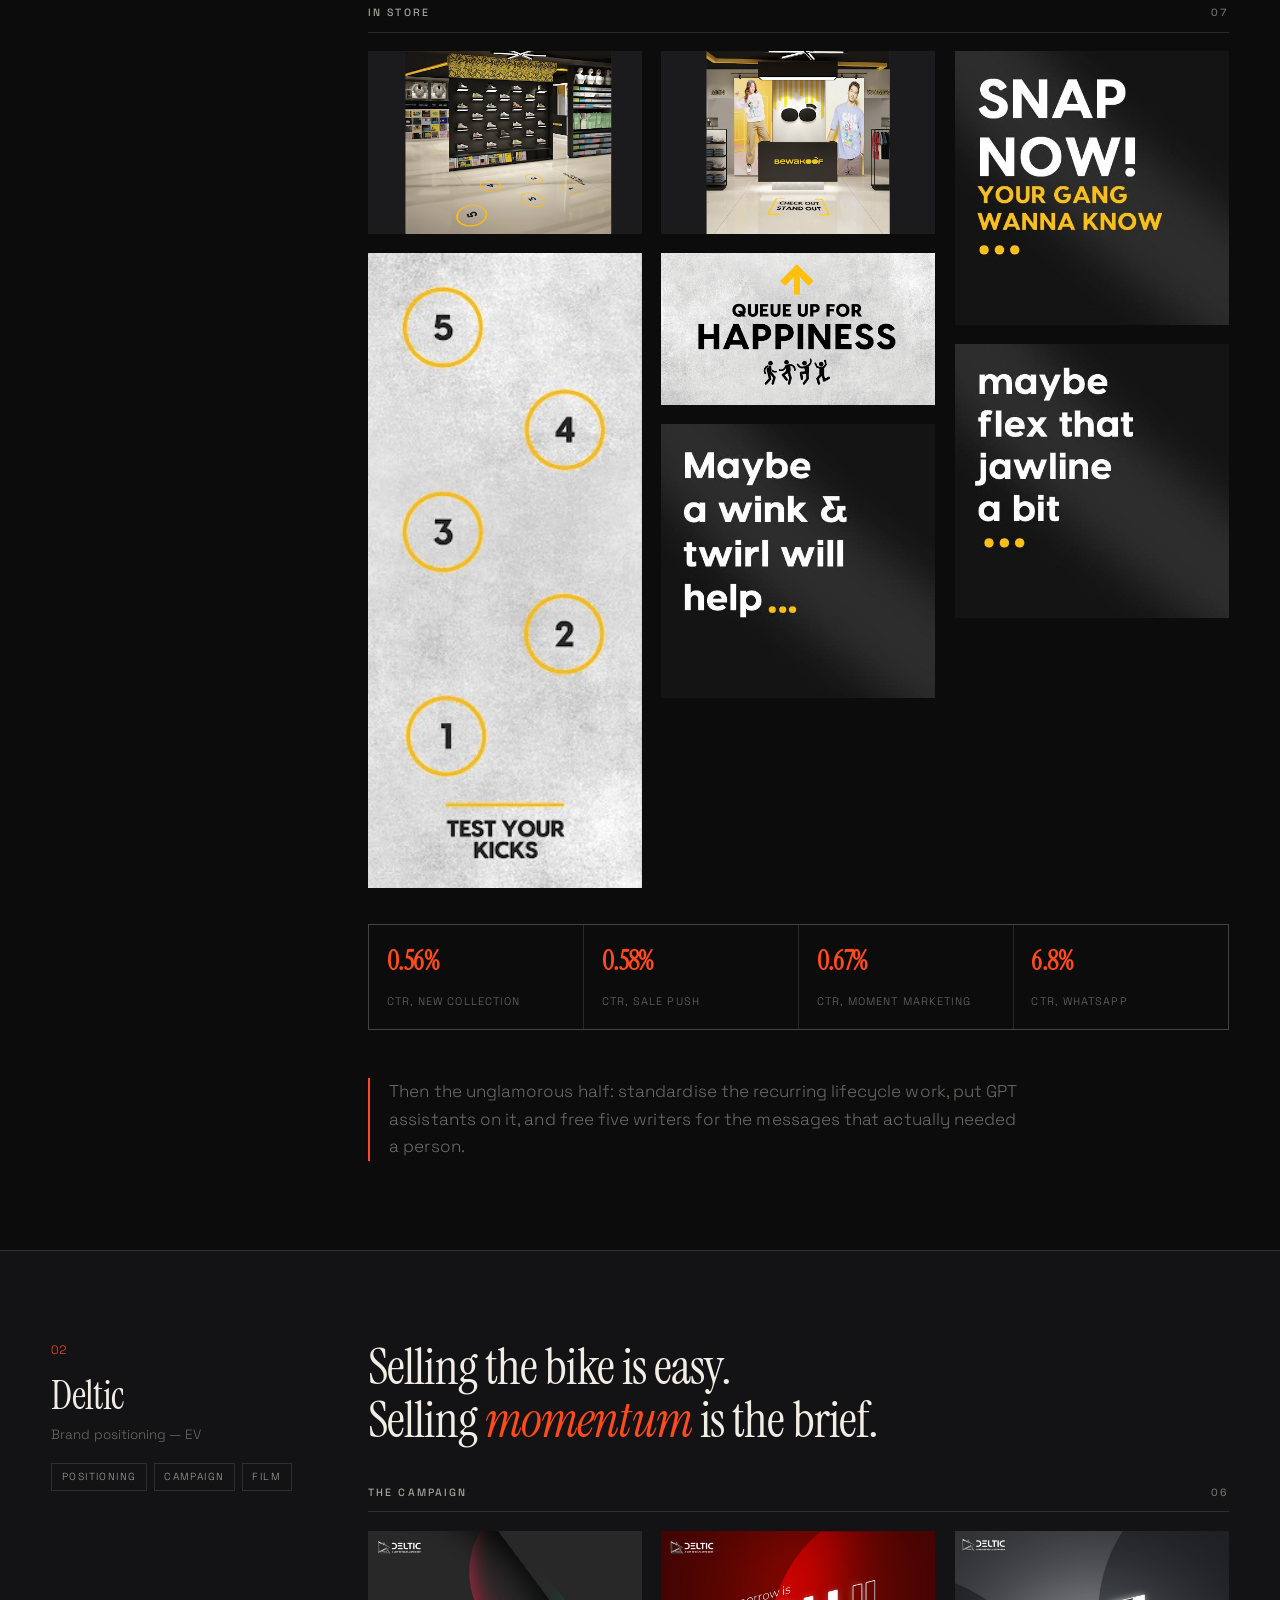
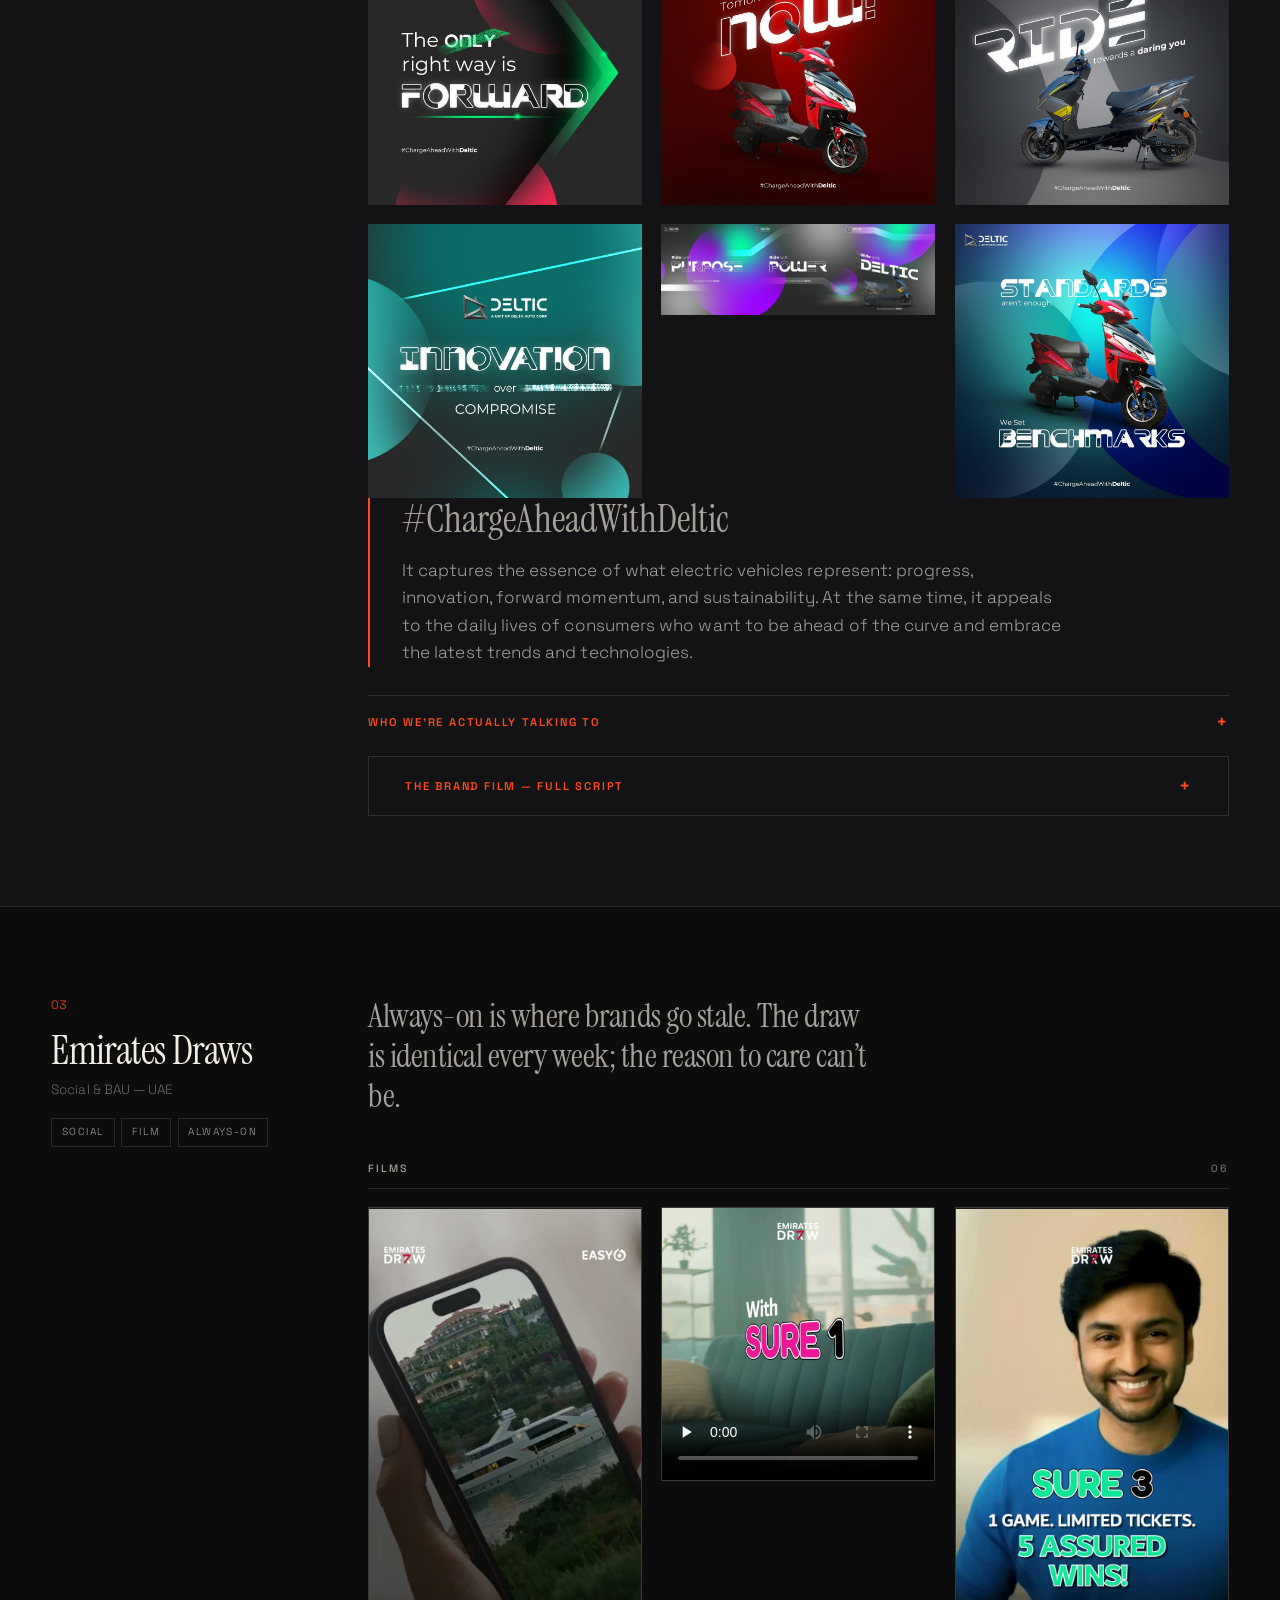
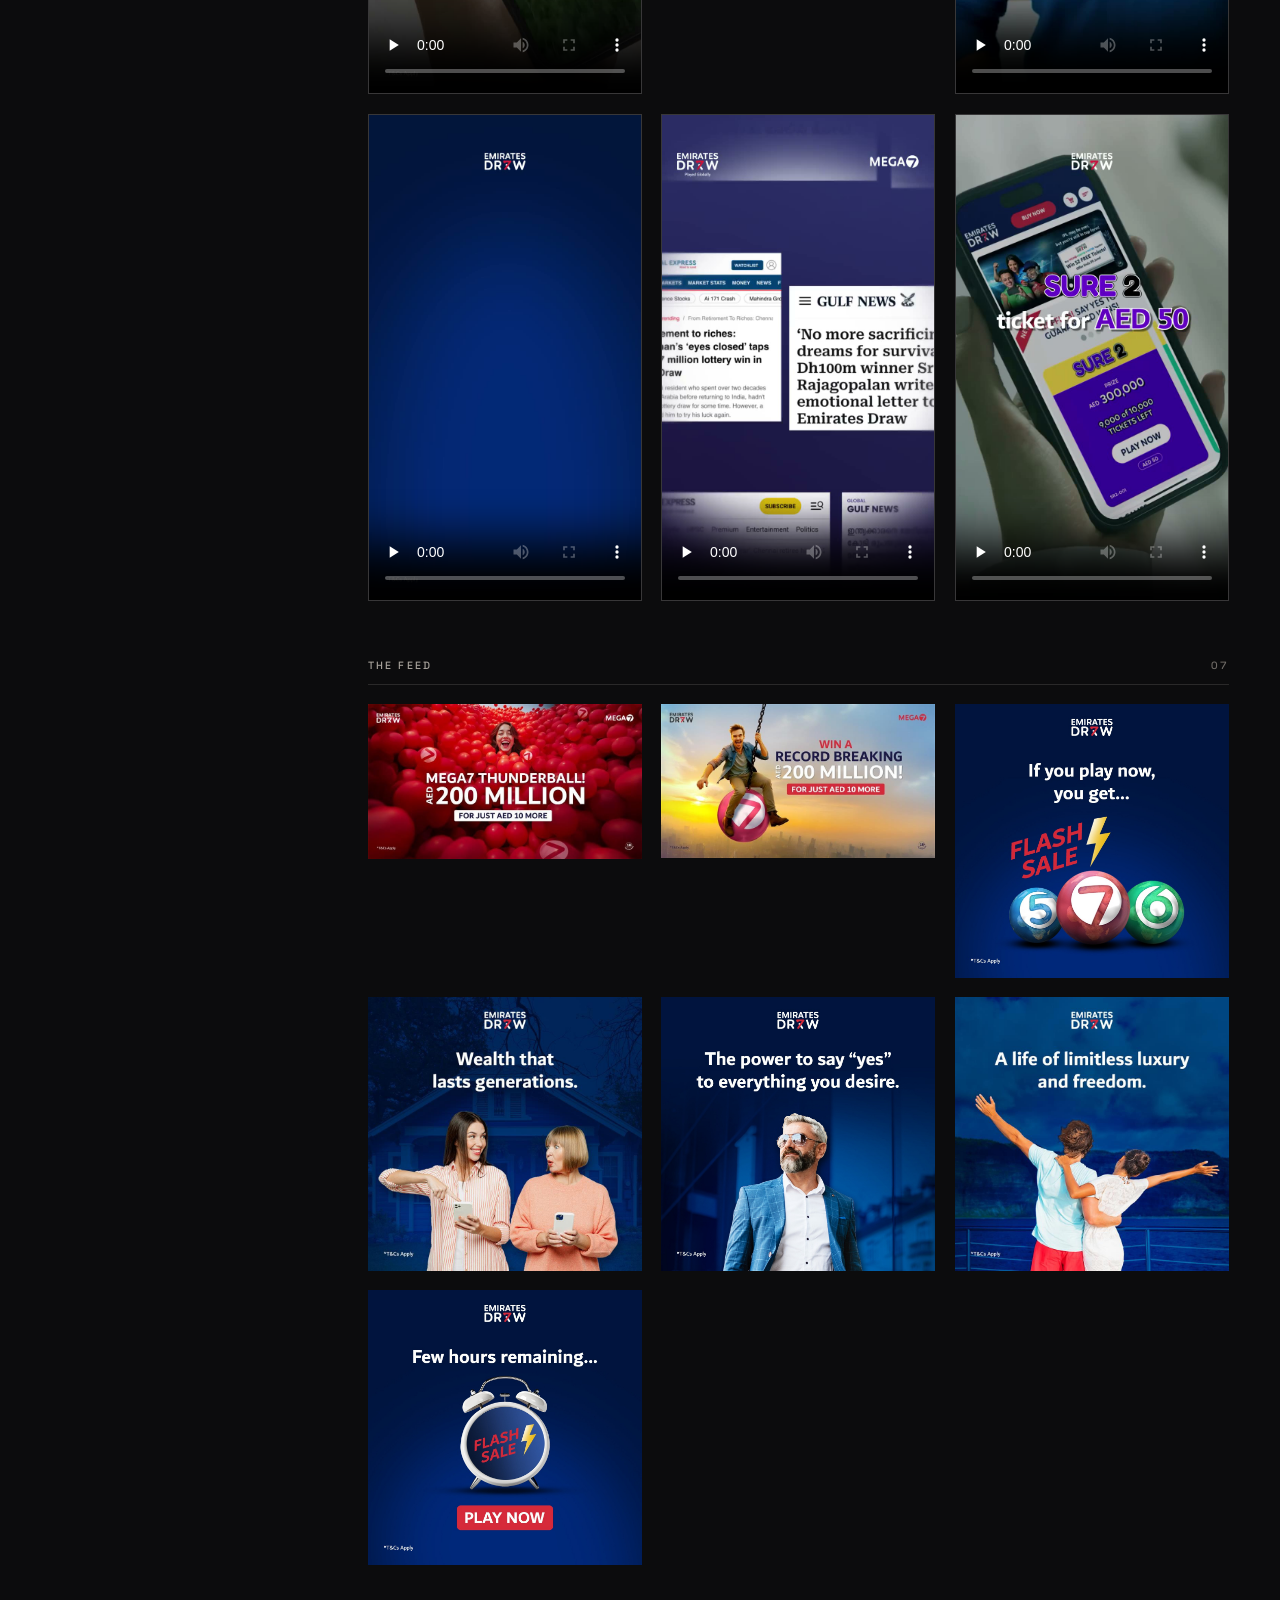
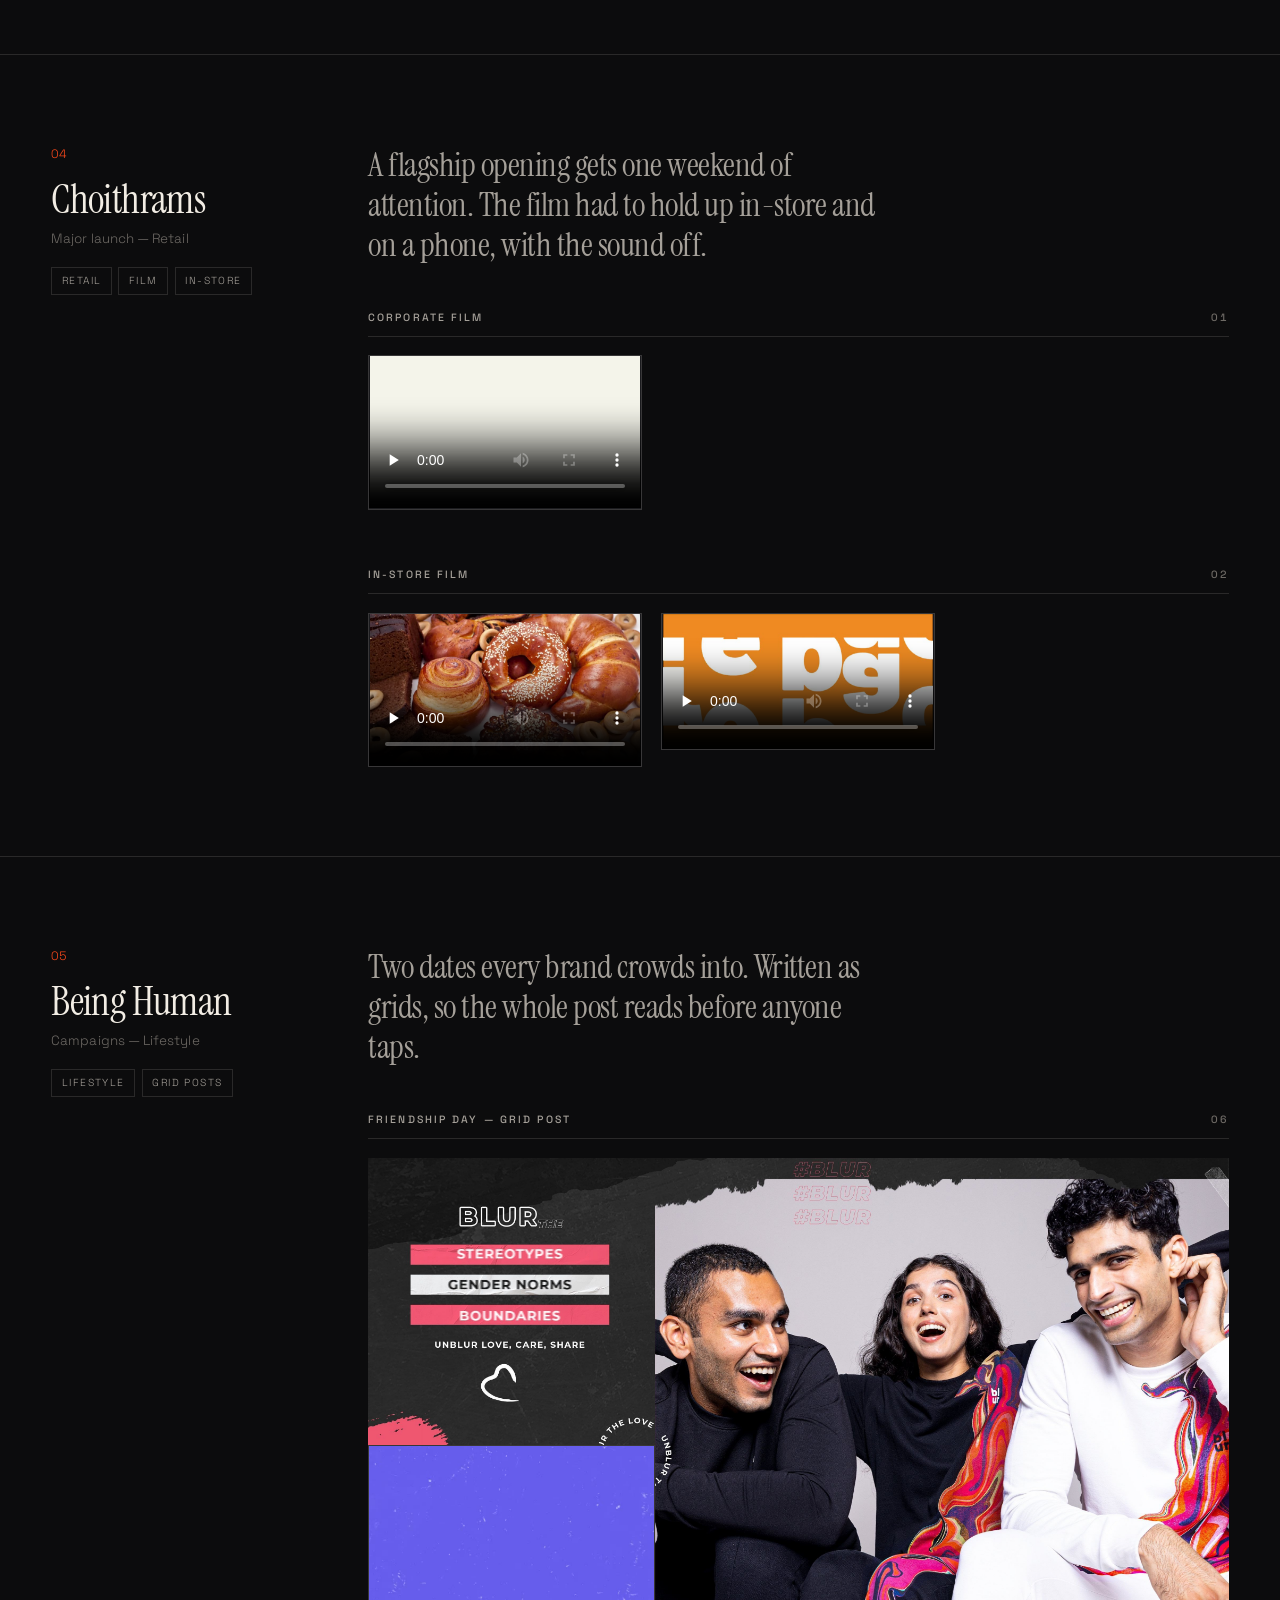
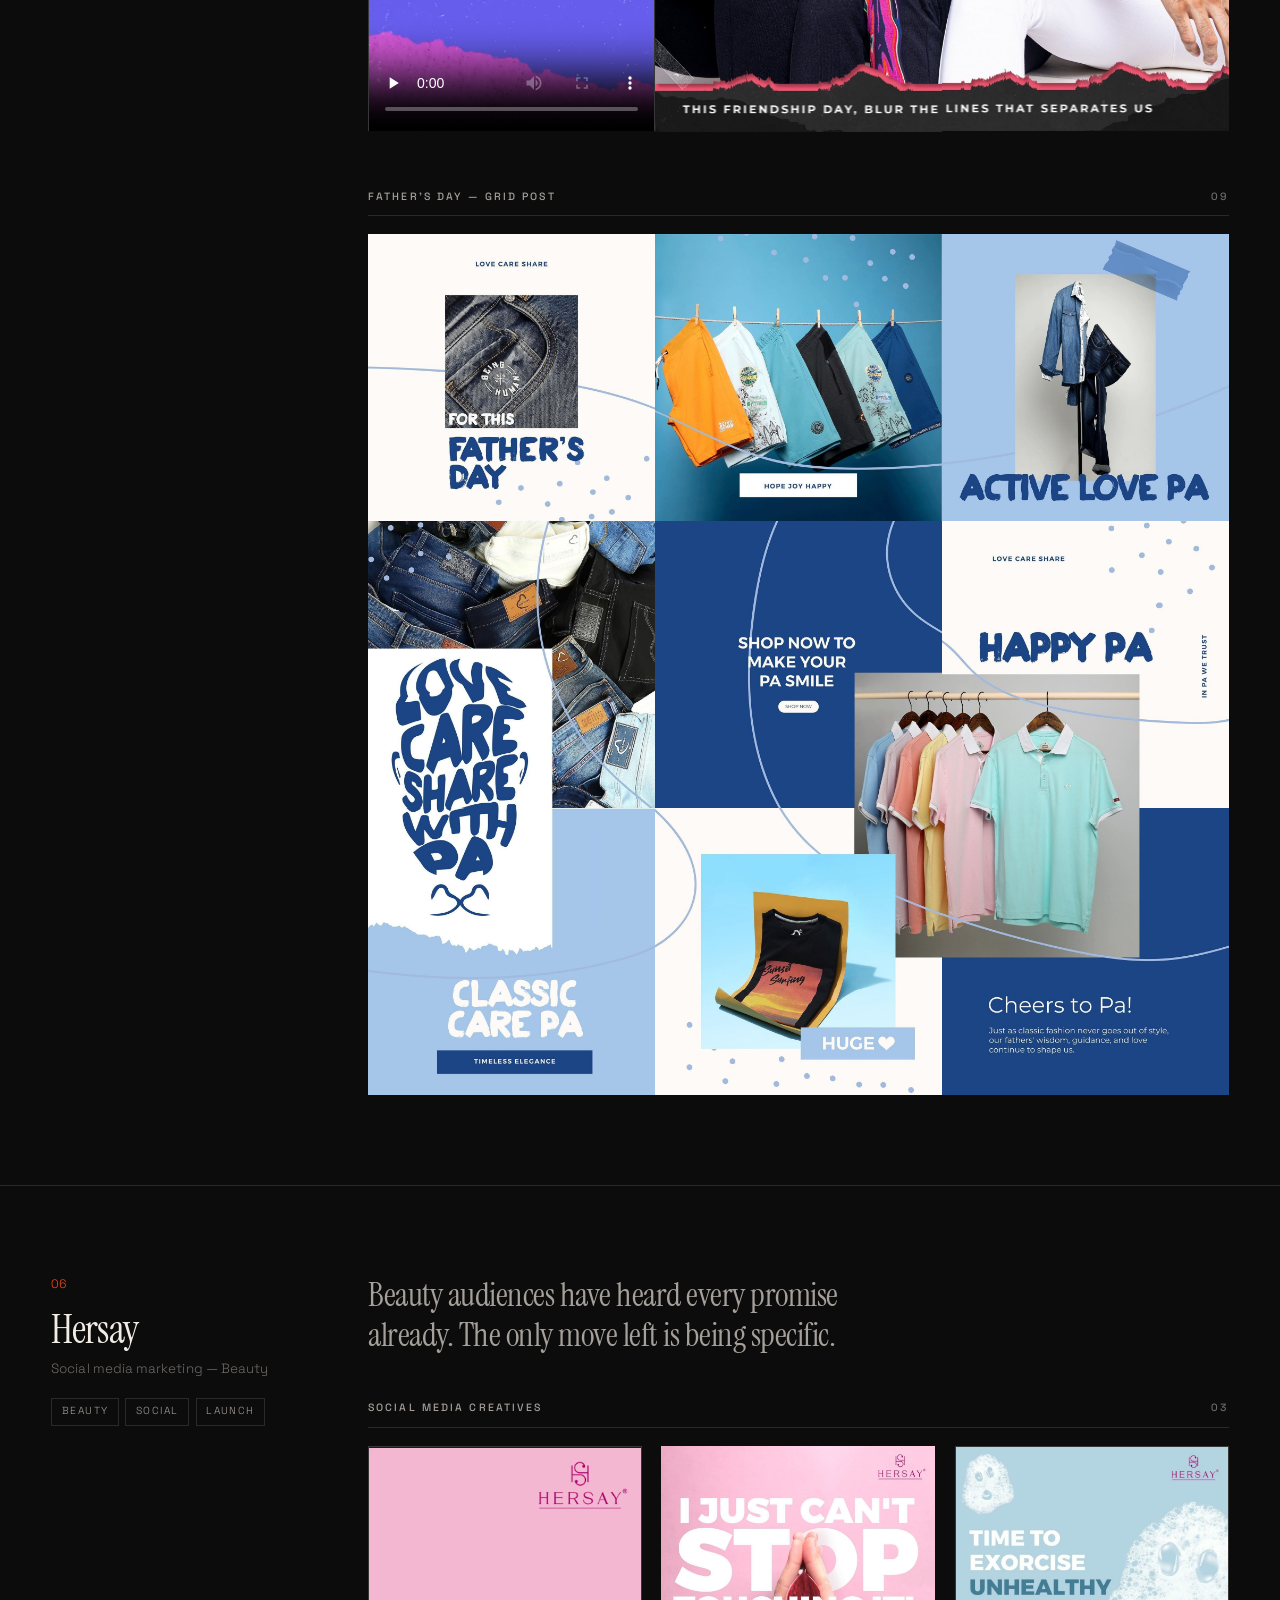
==== commit 54e92c4d: "Add two AI case studies: Meera persona spec and prompt architecture Both follow the existing case-st" ====
--- a/index.html
+++ b/index.html
@@ -200,8 +200,20 @@
           <span class="idx__c">Audio promos</span>
           <span class="idx__a" aria-hidden="true">&rarr;</span>
         </a>
+        <a class="idx" href="#meera" data-cursor="Open">
+          <span class="idx__n">11</span>
+          <span class="idx__b">Meera</span>
+          <span class="idx__c">Voice AI &middot; Persona spec</span>
+          <span class="idx__a" aria-hidden="true">&rarr;</span>
+        </a>
+        <a class="idx" href="#promptarch" data-cursor="Open">
+          <span class="idx__n">12</span>
+          <span class="idx__b">Prompt architecture</span>
+          <span class="idx__c">LLM &middot; Evaluation</span>
+          <span class="idx__a" aria-hidden="true">&rarr;</span>
+        </a>
         <a class="idx" href="#personal" data-thumb="assets/img/098032004c09a7e293b6868cc828d12f.png" data-cursor="Open">
-          <span class="idx__n">11</span>
+          <span class="idx__n">13</span>
           <span class="idx__b">Personal</span>
           <span class="idx__c">Written for myself</span>
           <span class="idx__a" aria-hidden="true">&rarr;</span>
@@ -998,6 +1010,98 @@
     </div>
   </section>
   <div class="cases cases--pers">
+  <article class="cs" id="meera">
+    <div class="wrap cs__grid">
+      <div class="cs__meta">
+        <span class="cs__n">11</span>
+        <h3 class="cs__b">Meera</h3>
+        <p class="cs__c">Persona &amp; behaviour spec &mdash; self-initiated</p>
+        <ul class="cs__tags"><li>Voice AI</li><li>Persona</li><li>Evaluation</li></ul>
+      </div>
+      <div class="cs__body">
+        <p class="cs__hook reveal">Anyone can write the <em>happy path.</em><br>A persona is what happens when it breaks.</p>
+        <div class="cs__two">
+          <p class="reveal"><strong>The ask.</strong> A bill-payment voice assistant needs a personality one document can hold &mdash; something an engineer, a QA lead and a copywriter all work from without three different readings.</p>
+          <p class="reveal"><strong>The approach.</strong> Users call because money is involved and something is already wrong. That sets the character before any adjective does: the friend at the electricity board who picks up on the second ring. Competent and brief beats warm and chatty.</p>
+        </div>
+
+        <div class="blk">
+          <h4 class="blk__l"><span>Process</span><span class="blk__c">03</span></h4>
+          <div class="spec reveal">
+            <div class="spec__r"><div class="spec__k">01 &nbsp; Set the dials</div><p class="spec__v">Register, pace, humour, apology budget &mdash; written as settings, not adjectives. <strong>One "sorry" per call</strong>, spent on the worst thing that happens.</p></div>
+            <div class="spec__r"><div class="spec__k">02 &nbsp; Pair every rule</div><p class="spec__v">Each rule ships beside the near-miss it's meant to prevent, so QA has a reference answer to score against.</p></div>
+            <div class="spec__r"><div class="spec__k">03 &nbsp; Break it on purpose</div><p class="spec__v">Forty adversarial calls &mdash; mid-sentence corrections, two intents in one breath, code-switching mid-number &mdash; then score every rule per turn.</p></div>
+          </div>
+        </div>
+
+        <div class="blk">
+          <h4 class="blk__l"><span>The rules, each with its failing twin</span><span class="blk__c">04</span></h4>
+          <div class="pair reveal">
+            <p class="yes said">Your September bill is &#8377;1,840, due the 28th.</p>
+            <p class="no said">Sure! Let me pull that up for you. One moment&hellip;</p>
+            <p class="yes said">Paying &#8377;1,840 from the account ending 4471. Shall I?</p>
+            <p class="no said">Processing your payment now!</p>
+            <p class="yes said">I can't dispute a paid bill. I can raise a refund request instead.</p>
+            <p class="no said">Unfortunately I'm unable to assist with that request.</p>
+            <p class="yes said">Got it.</p>
+            <p class="no said">Absolutely! Great question!</p>
+          </div>
+        </div>
+
+        <div class="blk">
+          <h4 class="blk__l"><span>When it goes wrong</span><span class="blk__c">04</span></h4>
+          <div class="spec reveal">
+            <div class="spec__r"><div class="spec__k">Misheard a number</div><p class="spec__v">Never guess. Offer the two likely parses &mdash; <strong>"Eighteen forty, or eighty fourteen?"</strong> Asking for a repeat is what makes people hang up.</p></div>
+            <div class="spec__r"><div class="spec__k">Failed twice</div><p class="spec__v">Stop re-prompting. Switch channel, send a link, keep the payment.</p></div>
+            <div class="spec__r"><div class="spec__k">Did the wrong thing</div><p class="spec__v">Say it first, without cushioning: <strong>what happened &rarr; what I've already done &rarr; what you can do now.</strong></p></div>
+            <div class="spec__r"><div class="spec__k">User is angry</div><p class="spec__v">Shorten everything, offer a human. Anger is a routing signal, not a tone to mirror.</p></div>
+          </div>
+          <p class="cs__note reveal">A constraint set in turn one gets checked again at turn five &mdash; carry-over is the first thing a tightened format instruction breaks.</p>
+        </div>
+      </div>
+    </div>
+  </article>
+
+  <article class="cs" id="promptarch">
+    <div class="wrap cs__grid">
+      <div class="cs__meta">
+        <span class="cs__n">12</span>
+        <h3 class="cs__b">Prompt architecture</h3>
+        <p class="cs__c">Method &mdash; how I build one, how I prove it</p>
+        <ul class="cs__tags"><li>LLM</li><li>Rubrics</li><li>Failure analysis</li></ul>
+      </div>
+      <div class="cs__body">
+        <p class="cs__hook reveal">Most prompts are one paragraph<br>that grew by <em>accretion.</em></p>
+        <div class="cs__two">
+          <p class="reveal"><strong>The problem.</strong> Every incident adds a sentence, nobody removes one, and eventually the instructions contradict each other and the model picks a side at random.</p>
+          <p class="reveal"><strong>The fix.</strong> Treat the prompt as a reviewable artifact: ranked rules instead of a flat list, a failure taxonomy so bugs get filed against the right layer, and a regression set that makes "this change is safe" a claim with evidence behind it.</p>
+        </div>
+
+        <div class="blk">
+          <h4 class="blk__l"><span>Process</span><span class="blk__c">03</span></h4>
+          <div class="spec reveal">
+            <div class="spec__r"><div class="spec__k">01 &nbsp; Structure</div><p class="spec__v">Role and scope, then <strong>ranked</strong> behaviour rules, then the output contract, then examples chosen for the edges. "Be concise" and "confirm the amount" <em>will</em> collide; if I can't say which wins, the spec isn't finished.</p></div>
+            <div class="spec__r"><div class="spec__k">02 &nbsp; Diagnose</div><p class="spec__v">Attribute every bad output to a layer before touching anything &mdash; instruction, carry-over, grounding, retrieval, tool choice, parameters, sequencing, tone.</p></div>
+            <div class="spec__r"><div class="spec__k">03 &nbsp; Score</div><p class="spec__v">A rubric per dimension, scored per turn with a written justification. Where the model failed, I write the corrected answer &mdash; that becomes the regression set.</p></div>
+          </div>
+          <p class="cs__note reveal">The taxonomy earns its keep by stopping a team from patching the system prompt for a retrieval bug &mdash; which is how prompts become the accretion paragraph in the first place.</p>
+        </div>
+
+        <div class="blk">
+          <h4 class="blk__l"><span>Worked rewrite</span><span class="blk__c">02</span></h4>
+          <div class="pair reveal">
+            <p class="no said">Answer the user's billing question concisely and politely, always being accurate about amounts and dates, and don't make things up.</p>
+            <p class="yes said">Answer in at most two sentences. Every amount is stated with its currency and every date with its month. If you cannot state both from the retrieved bill, say which one is missing and stop &mdash; do not estimate.</p>
+          </div>
+          <div class="cs__two">
+            <p class="reveal">The first fails quietly. "Concisely" and "accurate about amounts and dates" compete; under pressure the model drops the date. "Don't make things up" has no observable behaviour attached &mdash; there is nothing to score.</p>
+            <p class="reveal">The second is three separable rules, each with a failure mode you can write a test for, and a ranking that settles the collision: completeness of the figure beats brevity.</p>
+          </div>
+        </div>
+      </div>
+    </div>
+  </article>
+
   <article class="cs" id="personal">
     <div class="wrap cs__grid">
       <div class="cs__meta">
--- a/style.css
+++ b/style.css
@@ -444,3 +444,30 @@
   html.js .hero__base { opacity: 1; }
   .menu a { transform: none; }
 }
+
+/* ── spec blocks: text-only case studies (persona spec, prompt architecture) ── */
+.spec { margin: 0 0 clamp(1.5rem, 3vw, 2.25rem); display: grid; gap: .9rem; }
+.spec__r {
+  display: grid; gap: .35rem .9rem; padding: .95rem 0;
+  border-top: 1px solid var(--line-2);
+}
+.spec__r:first-child { border-top: 0; }
+@media (min-width: 780px) { .spec__r { grid-template-columns: 13rem 1fr; } }
+.spec__k {
+  font-size: .68rem; text-transform: uppercase; letter-spacing: .16em;
+  color: var(--bone-dim); padding-top: .18em;
+}
+.spec__v { margin: 0; color: var(--bone-dim); max-width: 60ch; }
+.spec__v strong { color: var(--bone); font-weight: 500; }
+
+.pair { display: grid; gap: .6rem; margin: 0 0 1.1rem; }
+@media (min-width: 780px) { .pair { grid-template-columns: 1fr 1fr; gap: .6rem 1.4rem; } }
+.pair p { margin: 0; padding-left: 1.5rem; position: relative; color: var(--bone-dim); }
+.pair p::before {
+  position: absolute; left: 0; top: 0; font-size: .7rem; letter-spacing: .1em;
+}
+.pair .yes::before { content: "YES"; color: var(--signal); }
+.pair .no::before  { content: "NO"; color: var(--bone-fnt); }
+.pair .no { color: var(--bone-fnt); }
+
+.said { font-family: var(--serif); font-size: clamp(1.05rem, 1.7vw, 1.35rem); line-height: 1.34; }
